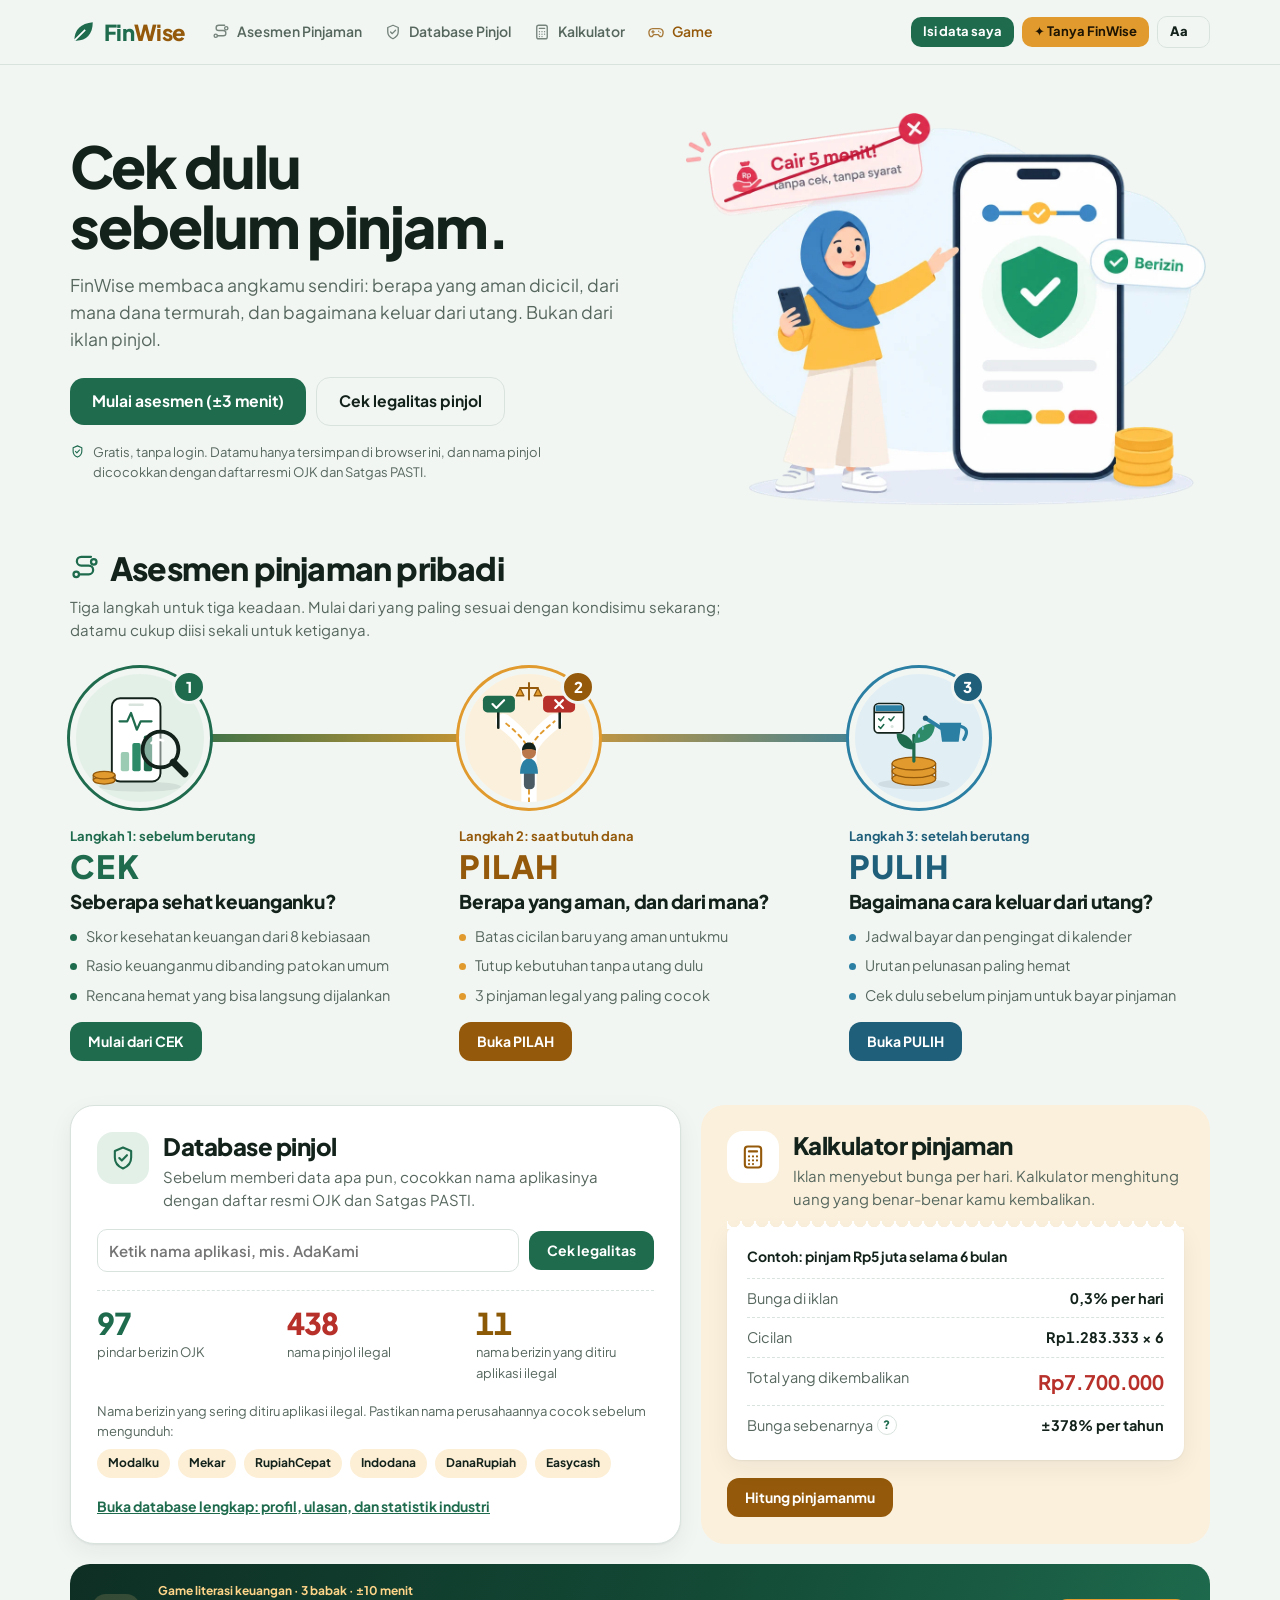
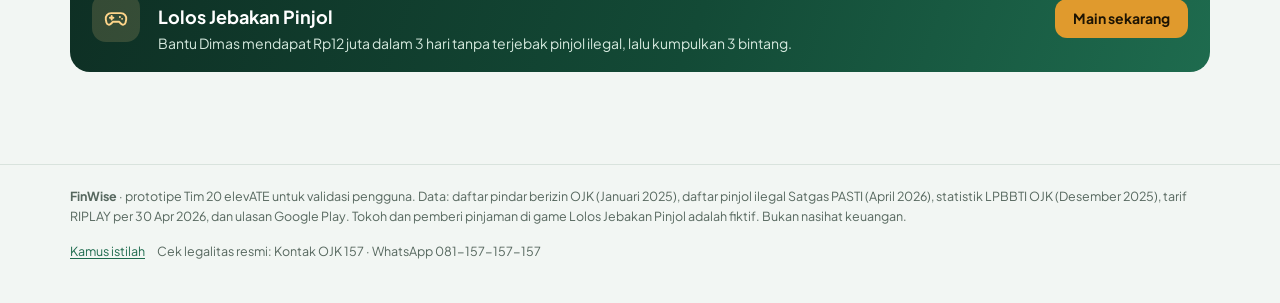
==== docs/index.html @ 1a43cbb3 "P0: borrowing-readiness verdict, honest PILAH, PULIH interest fix - Engine: readiness() with four le" ====
<!DOCTYPE html>
<html lang="id">
<head>
<meta charset="utf-8">
<meta name="viewport" content="width=device-width, initial-scale=1">
<title>FinWise</title>
<meta name="description" content="FinWise: pendamping keuangan anak muda Indonesia. Cek kondisi keuangan, pilih pinjaman legal yang aman, dan pulih dari utang.">
<link rel="preconnect" href="https://fonts.googleapis.com">
<link rel="preconnect" href="https://fonts.gstatic.com" crossorigin>
<link href="https://fonts.googleapis.com/css2?family=Plus+Jakarta+Sans:wght@400;500;600;700;800&display=swap" rel="stylesheet">
<style>/* layout idea: one financial journey as a rail (CEK → PILAH → PULIH) across the top; each stage page reads summary-first, numbers large, zones in colour */
:root{
  --paper:#F2F6F3; --card:#FFFFFF; --ink:#13231B; --muted:#56675E; --line:#D9E3DD; --soft:#EAF1EC;
  --green:#1E6B4E; --green-ink:#FFFFFF; --green-tint:#E3F0E8;
  --amber:#94590A; --amber-strong:#E09A2D; --amber-tint:#FBF0DC;
  --deep:#134A36; --deep-tint:#DCEBE3;
  --pulih:#1F5F7A; --pulih-strong:#2B7FA3; --pulih-tint:#E1EEF3; --on-stage:#FFFFFF;
  --orange:#B4470F; --orange-tint:#FDEBDF;
  --safe:#167349; --safe-tint:#E1F3E8; --stretch:#8C5A07; --stretch-tint:#FCEFD6; --danger:#B8302A; --danger-tint:#FBE6E4;
  --shadow:0 1px 2px rgba(19,35,27,.06),0 8px 24px rgba(19,35,27,.06);
  --display:"Plus Jakarta Sans",ui-sans-serif,system-ui,-apple-system,"Segoe UI",Roboto,sans-serif;
  --body:"Plus Jakarta Sans",ui-sans-serif,system-ui,-apple-system,"Segoe UI",Roboto,sans-serif;
  --r:18px; --r-sm:12px;
  color-scheme:light;
}
@media (prefers-color-scheme:dark){:root:not([data-theme="light"]){
  --paper:#0D1512; --card:#141F1A; --ink:#E3ECE6; --muted:#9BACA3; --line:#26352D; --soft:#1A2822;
  --green:#5DBE92; --green-ink:#0D1512; --green-tint:#17322A;
  --amber:#EDAA45; --amber-strong:#EDAA45; --amber-tint:#33270F;
  --deep:#7FD1AB; --deep-tint:#163027;
  --pulih:#7CC3DD; --pulih-strong:#7CC3DD; --pulih-tint:#15303A; --on-stage:#0D1512;
  --orange:#F29A62; --orange-tint:#3A2213;
  --safe:#4CC48A; --safe-tint:#15301F; --stretch:#E8A43C; --stretch-tint:#33260E; --danger:#F07B70; --danger-tint:#3A1A18;
  --shadow:0 1px 2px rgba(0,0,0,.3),0 8px 24px rgba(0,0,0,.25); color-scheme:dark;}}
:root[data-theme="dark"]{
  --paper:#0D1512; --card:#141F1A; --ink:#E3ECE6; --muted:#9BACA3; --line:#26352D; --soft:#1A2822;
  --green:#5DBE92; --green-ink:#0D1512; --green-tint:#17322A;
  --amber:#EDAA45; --amber-strong:#EDAA45; --amber-tint:#33270F;
  --deep:#7FD1AB; --deep-tint:#163027;
  --pulih:#7CC3DD; --pulih-strong:#7CC3DD; --pulih-tint:#15303A; --on-stage:#0D1512;
  --orange:#F29A62; --orange-tint:#3A2213;
  --safe:#4CC48A; --safe-tint:#15301F; --stretch:#E8A43C; --stretch-tint:#33260E; --danger:#F07B70; --danger-tint:#3A1A18;
  --shadow:0 1px 2px rgba(0,0,0,.3),0 8px 24px rgba(0,0,0,.25); color-scheme:dark;}

*{box-sizing:border-box}
html,body{margin:0}
body{background:var(--paper);color:var(--ink);font-family:var(--body);font-size:0.9375rem;line-height:1.55;-webkit-font-smoothing:antialiased}
h1,h2,h3,h4{font-family:var(--display);line-height:1.2;margin:0;text-wrap:balance;letter-spacing:-.015em}
h1{font-size:clamp(1.750rem,4.2vw,2.750rem);font-weight:800}
h2{font-size:1.375rem;font-weight:800}
h3{font-size:1.0625rem;font-weight:700}
p{margin:0}
a{color:var(--green)}
button,input,select,textarea{font:inherit;color:inherit}
:focus-visible{outline:3px solid var(--amber-strong);outline-offset:2px;border-radius:6px}
.num{font-variant-numeric:tabular-nums}
.muted{color:var(--muted)}
.small{font-size:0.8125rem}
.tiny{font-size:0.75rem}
.wrap{max-width:1180px;margin:0 auto;padding:0 20px}
@media (max-width:480px){.wrap{padding:0 16px}}
.sr{position:absolute!important;width:1px;height:1px;overflow:hidden;clip:rect(0 0 0 0);clip-path:inset(50%);white-space:nowrap}

/* ---------- header & journey rail ---------- */
.top{position:sticky;top:0;z-index:20;background:color-mix(in srgb,var(--paper) 88%,transparent);backdrop-filter:blur(10px);border-bottom:1px solid var(--line)}
.top .wrap{display:flex;align-items:center;gap:18px;min-height:64px;flex-wrap:wrap}
.logo{display:flex;align-items:center;gap:8px;font-family:var(--display);font-weight:800;font-size:1.375rem;letter-spacing:-.03em;text-decoration:none;color:var(--ink)}
.logo .fin{color:var(--green)} .logo .wise{color:var(--amber)}
.rail{display:flex;align-items:stretch;flex:1;min-width:0;gap:0;margin:0 4px}
.rail a{position:relative;flex:1;text-decoration:none;color:var(--muted);padding:8px 14px 8px 30px;min-width:0;border-radius:12px}
.rail a::before{content:"";position:absolute;left:12px;top:15px;width:10px;height:10px;border-radius:50%;border:2px solid var(--line);background:var(--card)}
.rail a + a::after{content:"";position:absolute;left:-14px;top:20px;width:24px;height:2px;background:var(--line)}
.rail b{display:block;font-family:var(--display);font-weight:800;font-size:0.875rem;letter-spacing:.02em;color:var(--ink)}
.rail span{display:block;font-size:0.75rem;white-space:nowrap;overflow:hidden;text-overflow:ellipsis}
.rail a:hover{background:var(--soft)}
.rail a[data-stage="cek"].on::before{background:var(--green);border-color:var(--green)}
.rail a[data-stage="pilah"].on::before{background:var(--amber-strong);border-color:var(--amber-strong)}
.rail a[data-stage="pulih"].on::before{background:var(--deep);border-color:var(--deep)}
.rail a.on{background:var(--card);box-shadow:var(--shadow)}
.navx{display:flex;gap:6px;align-items:center}
.navx a{font-weight:700;font-size:0.875rem;text-decoration:none;color:var(--ink);padding:8px 12px;border-radius:10px}
.navx a.on,.navx a:hover{background:var(--soft)}
.navx a.os{color:var(--green)}
.who{display:flex;align-items:center;gap:8px}
.who select{border:1px solid var(--line);background:var(--card);border-radius:10px;padding:7px 10px;font-weight:600;font-size:0.8125rem}
@media (max-width:900px){
  .top .wrap{gap:8px;padding-top:8px;padding-bottom:8px}
  .rail{order:3;flex-basis:100%;overflow-x:auto;margin:0}
  .rail a{flex:0 0 auto;min-width:150px}
  .navx{order:2;margin-left:auto}
  .who{order:4;flex-basis:100%}
  .who select{flex:1}
}

/* ---------- generic ---------- */
main{padding:28px 0 64px;min-height:70vh}
.card{background:var(--card);border:1px solid var(--line);border-radius:var(--r);padding:20px;box-shadow:var(--shadow)}
.card.flat{box-shadow:none}
.grid{display:grid;gap:16px}
.g2{grid-template-columns:repeat(2,minmax(0,1fr))}
.g3{grid-template-columns:repeat(3,minmax(0,1fr))}
.g4{grid-template-columns:repeat(4,minmax(0,1fr))}
.g-side{grid-template-columns:minmax(0,1.35fr) minmax(0,1fr)}
@media (max-width:900px){.g2,.g3,.g-side{grid-template-columns:minmax(0,1fr)}.g4{grid-template-columns:repeat(2,minmax(0,1fr))}}
.grid > *{min-width:0}
.stack{display:flex;flex-direction:column;gap:12px}
.row{display:flex;align-items:center;gap:10px;flex-wrap:wrap}
.between{justify-content:space-between}
.btn{display:inline-flex;align-items:center;justify-content:center;gap:8px;border:0;border-radius:12px;padding:11px 18px;font-weight:700;cursor:pointer;background:var(--green);color:var(--green-ink);text-decoration:none;font-size:0.875rem;line-height:1.2}
.btn:hover{filter:brightness(1.06)}
.btn.ghost{background:transparent;color:var(--ink);border:1px solid var(--line)}
.btn.amber{background:var(--amber-strong);color:#1d1403}
.btn.danger{background:var(--danger);color:#fff}
.btn.sm{padding:7px 12px;font-size:0.8125rem;border-radius:10px}
.btn[disabled]{opacity:.45;cursor:not-allowed}
.pill{display:inline-flex;align-items:center;gap:6px;font-size:0.75rem;font-weight:800;padding:3px 9px;border-radius:999px;white-space:nowrap;letter-spacing:.01em}
.z-safe{background:var(--safe-tint);color:var(--safe)} .z-stretch{background:var(--stretch-tint);color:var(--stretch)} .z-danger{background:var(--danger-tint);color:var(--danger)} .z-orange{background:var(--orange-tint);color:var(--orange)}
.z-grey{background:var(--soft);color:var(--muted)} .z-green{background:var(--green-tint);color:var(--green)} .z-amber{background:var(--amber-tint);color:var(--amber)}
.kpi .k{font-size:0.7812rem;color:var(--muted);font-weight:600}
.kpi .v{font-family:var(--display);font-weight:800;font-size:1.5rem;letter-spacing:-.02em;font-variant-numeric:tabular-nums}
.kpi .s{font-size:0.7812rem;color:var(--muted)}
.big{font-family:var(--display);font-weight:800;font-size:clamp(2.125rem,5vw,3.000rem);letter-spacing:-.03em;line-height:1.05;font-variant-numeric:tabular-nums}
.lab{font-size:0.7812rem;font-weight:700;color:var(--muted)}
.hr{height:1px;background:var(--line);margin:4px 0}
.note{background:var(--soft);border-radius:var(--r-sm);padding:12px 14px;font-size:0.8438rem}
.note.amber{background:var(--amber-tint)} .note.danger{background:var(--danger-tint)} .note.safe{background:var(--safe-tint)}
.tag{font-size:0.7188rem;font-weight:700;color:var(--muted);border:1px solid var(--line);border-radius:7px;padding:2px 7px}

/* page heads */
.phead{display:flex;justify-content:space-between;align-items:flex-end;gap:16px;flex-wrap:wrap;margin-bottom:20px}
.phead .eyebrow{font-weight:800;font-size:0.8125rem;letter-spacing:.04em;margin-bottom:6px}
.e-cek{color:var(--green)} .e-pilah{color:var(--amber)} .e-pulih{color:var(--pulih)} .e-os{color:var(--green)}
.phead p{color:var(--muted);max-width:62ch;margin-top:6px}
.who-card{display:flex;max-width:100%;flex-wrap:wrap;gap:12px;align-items:center;background:var(--card);border:1px solid var(--line);border-radius:14px;padding:10px 14px}
.avatar{width:38px;height:38px;border-radius:50%;display:grid;place-items:center;font-weight:800;color:#fff;font-family:var(--display);flex:none}

/* forms */
label.f{display:flex;flex-direction:column;gap:5px;font-size:0.8125rem;font-weight:700;color:var(--muted)}
.in{border:1px solid var(--line);background:var(--card);border-radius:10px;padding:9px 11px;font-weight:600;color:var(--ink);min-width:0;width:100%}
.in:focus{border-color:var(--green);outline:none;box-shadow:0 0 0 3px var(--green-tint)}
.rp{position:relative}
.rp .in{padding-left:34px}
.rp::before{content:"Rp";position:absolute;left:11px;top:50%;transform:translateY(-50%);font-weight:700;color:var(--muted);font-size:0.8125rem}
.chk{display:flex;gap:10px;align-items:flex-start;font-size:0.875rem;cursor:pointer}
.chk input{margin-top:3px;width:18px;height:18px;accent-color:var(--green)}
.seg{display:inline-flex;background:var(--soft);border-radius:12px;padding:4px;gap:4px;flex-wrap:wrap}
.seg button{border:0;background:transparent;border-radius:9px;padding:7px 12px;font-weight:700;font-size:0.8125rem;cursor:pointer;color:var(--muted)}
.seg button.on{background:var(--card);color:var(--ink);box-shadow:var(--shadow)}

/* tables */
.tbl-wrap{overflow-x:auto;border:1px solid var(--line);border-radius:14px}
table{border-collapse:collapse;width:100%;font-size:0.8438rem}
th{text-align:left;font-size:0.75rem;color:var(--muted);font-weight:700;padding:10px 12px;background:var(--soft);white-space:nowrap}
td{padding:10px 12px;border-top:1px solid var(--line);vertical-align:middle}
tr.sel td{background:var(--amber-tint)}
tr.click{cursor:pointer} tr.click:hover td{background:var(--soft)}

/* zone bar */
.zbar{display:flex;height:12px;border-radius:8px;overflow:hidden;background:var(--soft)}
.zbar i{display:block;height:100%}
.zmark{position:relative;height:18px}
.zmark span{position:absolute;top:0;transform:translateX(-50%);font-size:0.6875rem;font-weight:800;white-space:nowrap}
.zlabels{display:flex;font-size:0.7188rem;font-weight:800;margin-top:6px}

/* month strip */
.month{position:relative;height:64px;margin:6px 6px 0}
.month .ln{position:absolute;left:0;right:0;top:30px;height:4px;border-radius:3px;background:var(--soft)}
.month .mk{position:absolute;top:22px;width:20px;height:20px;border-radius:50%;transform:translateX(-50%);border:3px solid var(--card);box-shadow:0 0 0 1px var(--line)}
.month .tx{position:absolute;top:0;transform:translateX(-50%);font-size:0.6875rem;font-weight:800;white-space:nowrap}
.month .dd{position:absolute;top:46px;transform:translateX(-50%);font-size:0.6875rem;font-weight:700;color:var(--muted)}

/* steps (PILAH) */
.steps{display:flex;gap:8px;margin-bottom:16px;flex-wrap:wrap}
.steps button{display:flex;align-items:center;gap:8px;border:1px solid var(--line);background:var(--card);border-radius:999px;padding:7px 14px 7px 8px;font-weight:700;font-size:0.8438rem;cursor:pointer;color:var(--muted)}
.steps button i{width:24px;height:24px;border-radius:50%;display:grid;place-items:center;font-style:normal;background:var(--soft);font-size:0.75rem;font-weight:800}
.steps button.on{color:var(--ink);border-color:var(--amber-strong)}
.steps button.on i{background:var(--amber-strong);color:#1d1403}
.steps button.done i{background:var(--safe);color:#fff}

/* ladder */
.rung{display:grid;grid-template-columns:34px minmax(0,1fr) auto;gap:12px;align-items:center;padding:12px 0;border-top:1px solid var(--line)}
.rung:first-child{border-top:0}
.rung .n{width:30px;height:30px;border-radius:50%;display:grid;place-items:center;font-weight:800;background:var(--soft);font-size:0.8125rem}
.rung.used .n{background:var(--safe);color:#fff}
.rung.cur .n{background:var(--amber-strong);color:#1d1403}
.rung.dim{opacity:.62}
.rung .rin{width:150px}
@media (max-width:520px){.rung{grid-template-columns:30px minmax(0,1fr)}.rung > :last-child{grid-column:2}.rung .rin{width:100%}}
.prog{height:12px;border-radius:8px;background:var(--amber-tint);overflow:hidden;display:flex}
.prog i{display:block;height:100%;background:var(--safe)}

/* options */
.opt{border:1px solid var(--line);border-radius:16px;padding:16px;background:var(--card);display:flex;flex-direction:column;gap:10px}
.opt.best{border:2px solid var(--safe)}
.opt.picked{outline:3px solid var(--amber-strong);outline-offset:2px}
.opt .facts{display:grid;grid-template-columns:repeat(4,minmax(0,1fr));gap:8px}
.opt .facts > div{background:var(--soft);border-radius:10px;padding:8px 10px}
.opt .facts .k{font-size:0.7188rem;color:var(--muted);font-weight:700}
.opt .facts .v{font-weight:800;font-variant-numeric:tabular-nums;font-size:0.9062rem}
@media (max-width:560px){.opt .facts{grid-template-columns:repeat(2,minmax(0,1fr))}}
.rank{width:30px;height:30px;border-radius:9px;display:grid;place-items:center;font-weight:800;background:var(--soft);flex:none}
.opt.best .rank{background:var(--safe);color:#fff}

/* score ring */
.ring{--p:0;--c:var(--green);width:132px;height:132px;border-radius:50%;background:conic-gradient(var(--c) calc(var(--p)*1%),var(--soft) 0);display:grid;place-items:center;flex:none}
.ring > div{width:104px;height:104px;border-radius:50%;background:var(--card);display:grid;place-items:center;text-align:center}
.ring b{font-family:var(--display);font-size:2.25rem;font-weight:800;line-height:1;font-variant-numeric:tabular-nums}
.bar{height:8px;background:var(--soft);border-radius:6px;overflow:hidden}
.bar i{display:block;height:100%;border-radius:6px}

/* hero */
.hero{display:grid;grid-template-columns:minmax(0,1.1fr) minmax(0,1fr);gap:32px;align-items:center;padding:12px 0 32px}
@media (max-width:900px){.hero{grid-template-columns:minmax(0,1fr)}}
.hero h1 em{font-style:normal;color:var(--green)}
.hero p.lead{font-size:1.0625rem;color:var(--muted);margin:14px 0 22px;max-width:52ch}
.demo{background:var(--card);border:1px solid var(--line);border-radius:22px;padding:22px;box-shadow:var(--shadow)}
.demo .need{font-family:var(--display);font-weight:800;font-size:clamp(1.875rem,4vw,2.500rem);letter-spacing:-.03em;font-variant-numeric:tabular-nums}
.demo .need s{color:var(--muted);text-decoration-thickness:3px;text-decoration-color:var(--danger);font-size:.6em;margin-right:10px}
.demo .stp{display:grid;grid-template-columns:auto 1fr auto;gap:10px;align-items:center;padding:9px 0;border-top:1px dashed var(--line);font-size:0.875rem}
.demo .stp i{width:26px;height:26px;border-radius:50%;display:grid;place-items:center;font-style:normal;font-weight:800;font-size:0.75rem;background:var(--safe);color:#fff}
.demo .stp.last i{background:var(--amber-strong);color:#1d1403}
@media (prefers-reduced-motion:no-preference){
  .demo .stp{animation:rise .5s both}
  .demo .stp:nth-child(2){animation-delay:.25s}.demo .stp:nth-child(3){animation-delay:.5s}.demo .stp:nth-child(4){animation-delay:.75s}
  .demo .need s{animation:strike .6s 1s both}
}
@keyframes rise{from{opacity:.25;transform:translateY(6px)}to{opacity:1;transform:none}}
@keyframes strike{from{text-decoration-color:transparent}to{text-decoration-color:var(--danger)}}
.stage-card{display:flex;flex-direction:column;gap:10px;text-decoration:none;color:inherit}
.stage-card .q{font-family:var(--display);font-weight:800;font-size:1.1875rem}
.stage-card .tagline{font-weight:800;letter-spacing:.04em;font-size:0.8125rem}

/* overlay & sheets */
.overlay{position:fixed;inset:0;background:rgba(10,20,15,.45);z-index:50;display:flex;justify-content:flex-end}
.sheet{background:var(--paper);width:min(660px,100%);height:100%;overflow:auto;padding:22px;box-shadow:-10px 0 30px rgba(0,0,0,.2)}
.sheet.center{margin:auto;height:auto;max-height:92vh;border-radius:20px}
.chat{display:flex;flex-direction:column;gap:10px}
.msg{padding:10px 13px;border-radius:14px;max-width:88%;white-space:pre-wrap;font-size:0.875rem}
.msg.me{align-self:flex-end;background:var(--green);color:var(--green-ink)}
.msg.ai{align-self:flex-start;background:var(--card);border:1px solid var(--line)}
.fab{position:fixed;right:18px;bottom:18px;z-index:30;box-shadow:0 10px 30px rgba(0,0,0,.25)}
.ai-out{white-space:pre-wrap;font-size:0.875rem;background:var(--card);border:1px dashed var(--green);border-radius:12px;padding:12px 14px}

/* test mode */
.quiz{display:flex;flex-direction:column;gap:18px}
.qq{background:var(--card);border:1px solid var(--line);border-radius:16px;padding:16px}
.qq .opts{display:grid;gap:8px;margin-top:10px}
.qq label{display:flex;gap:10px;align-items:center;border:1px solid var(--line);border-radius:10px;padding:9px 12px;cursor:pointer;font-weight:600;font-size:0.875rem}
.qq label:has(input:checked){border-color:var(--green);background:var(--green-tint)}
.qq input{accent-color:var(--green)}
.testbar{position:sticky;top:64px;z-index:15;background:var(--amber-tint);border:1px solid var(--line);border-radius:14px;padding:10px 14px;margin-bottom:16px;display:flex;gap:10px;align-items:center;justify-content:space-between;flex-wrap:wrap}
.gate{display:grid;grid-template-columns:minmax(0,1fr) auto auto;gap:10px;align-items:center;padding:12px 0;border-top:1px solid var(--line)}
.code{font-family:ui-monospace,SFMono-Regular,Menlo,monospace;font-size:0.75rem;word-break:break-all;background:var(--soft);border-radius:10px;padding:10px}
footer{border-top:1px solid var(--line);padding:22px 0 40px;font-size:0.7812rem;color:var(--muted)}
footer .wrap{display:flex;gap:16px;justify-content:space-between;flex-wrap:wrap}
.toast{position:fixed;left:50%;bottom:22px;transform:translateX(-50%);background:var(--ink);color:var(--paper);padding:10px 16px;border-radius:12px;font-weight:700;font-size:0.875rem;z-index:60}

/* ---------- accessibility & new components ---------- */
.skip{position:fixed;left:12px;top:-60px;z-index:100;background:var(--ink);color:var(--paper);border:0;border-radius:10px;padding:10px 14px;font-weight:700;cursor:pointer}
.skip:focus{top:12px}
main:focus{outline:none}
h1[tabindex="-1"]:focus,h2[tabindex="-1"]:focus,#profile:focus{outline:none}
.linkbtn{background:none;border:0;padding:0;color:var(--green);text-decoration:underline;text-underline-offset:2px;cursor:pointer;font:inherit;text-align:left}
td .linkbtn{color:var(--ink);text-decoration:none} td .linkbtn:hover{text-decoration:underline}
.linkcard{display:block;text-align:left;border:1px solid var(--line);cursor:pointer;color:inherit;font:inherit;width:100%}
.linkcard:hover{border-color:var(--green)}
.textsize{min-width:44px;font-weight:800}
.textsize .tiny{margin-left:1px}
.segr{position:relative;display:inline-flex}
.segr input{position:absolute;opacity:0;inset:0;margin:0;cursor:pointer}
.segr span{display:inline-block;border-radius:9px;padding:7px 14px;font-weight:700;font-size:.8125rem;color:var(--muted);min-width:38px;text-align:center}
.segr input:checked + span{background:var(--card);color:var(--ink);box-shadow:var(--shadow);outline:2px solid var(--green)}
.segr input:focus-visible + span{outline:3px solid var(--amber-strong);outline-offset:2px}
.wq{border:0;padding:0;margin:0;min-width:0}
.wq legend{font-weight:700;font-size:.9375rem;padding:0;margin-bottom:6px}
.choice{display:flex;flex-wrap:wrap;gap:8px;margin-top:6px}
.choice label{display:flex;align-items:center;gap:8px;border:1px solid var(--line);background:var(--card);border-radius:12px;padding:10px 14px;cursor:pointer;font-weight:600;font-size:.875rem;min-height:44px}
.choice label:has(input:checked){border-color:var(--green);background:var(--green-tint)}
.choice label:has(input[aria-invalid="true"]){border-color:var(--danger)}
.choice input{width:18px;height:18px;accent-color:var(--green);margin:0}
.wrow{border:1px solid var(--line);border-radius:14px;padding:14px;display:flex;flex-direction:column;gap:10px;background:var(--paper)}
.wsteps{list-style:none;display:flex;flex-wrap:wrap;gap:6px;padding:0;margin:0 0 16px}
.wsteps li{border:1px solid var(--line);background:var(--card);border-radius:999px;padding:6px 12px;font-size:.8125rem;font-weight:700;color:var(--muted)}
.wsteps li.on{border-color:var(--green);color:var(--ink);background:var(--green-tint)}
.wsteps li.done{color:var(--safe)}
.wsteps .linkbtn{color:inherit;text-decoration:none}
.ferr{display:block;color:var(--danger);font-size:.8125rem;font-weight:700;margin-top:2px}
.in[aria-invalid="true"]{border-color:var(--danger);box-shadow:0 0 0 2px var(--danger-tint)}
@media (prefers-reduced-motion:reduce){*{scroll-behavior:auto!important;animation:none!important;transition:none!important}}
@media (forced-colors:active){.bar i,.zbar i,.prog i{forced-color-adjust:none}.pill,.tag{border:1px solid CanvasText}}
.sumrow{display:flex;justify-content:space-between;gap:10px;cursor:pointer;list-style-position:inside}
.sumrow span:first-child{flex:1;min-width:0}
.sumrow::before{content:"▸";flex:none;color:var(--muted)}
details[open] > .sumrow::before{content:"▾"}
.sumrow::-webkit-details-marker{display:none}
.month.two{height:82px}
.month .tx.low{top:64px}
.month .tx.l{transform:translateX(-6px)}
.month .tx.r{transform:translateX(calc(-100% + 6px))}

/* ---------- v4: results, plan, calculator, openspace, game ---------- */
.term{background:none;border:0;padding:0;font:inherit;color:inherit;text-decoration:underline dotted;text-underline-offset:3px;cursor:help}
.term:hover{color:var(--green)}
.gloss{margin:14px 0 0;display:flex;flex-direction:column;gap:8px}
.gloss div{background:var(--card);border:1px solid var(--line);border-radius:12px;padding:10px 12px}
.gloss div.on{border-color:var(--green);background:var(--green-tint)}
.gloss dt{font-weight:800}.gloss dd{margin:4px 0 0;font-size:.875rem}
.navx a.game{background:var(--amber-tint);color:var(--amber)}
.chip{display:inline-flex;align-items:center;gap:4px;border:1px solid var(--line);background:var(--card);border-radius:999px;padding:4px 10px;font-size:.75rem;font-weight:700;text-decoration:none;color:var(--ink)}
.chip.ok{background:var(--safe-tint);border-color:transparent;color:var(--safe)} .chip.warn{background:var(--danger-tint);border-color:transparent;color:var(--danger)}
.chip.danger{border-color:var(--danger);color:var(--danger)}
.ai-badge{display:inline-flex;align-items:center;gap:6px;font-size:.75rem;font-weight:800;letter-spacing:.04em;text-transform:uppercase;background:var(--green-tint);color:var(--green);border-radius:999px;padding:4px 10px}
.ai-badge::before{content:"✦"}
.ai3c{border-radius:12px;padding:12px 14px;background:var(--soft)}
.ai3c b{display:block;font-size:.8125rem;letter-spacing:.02em;margin-bottom:4px}
.ai3c ul{margin:0;padding-left:18px;font-size:.84rem}.ai3c li+li{margin-top:4px}
.ai3c.ok{background:var(--safe-tint)} .ai3c.ok b{color:var(--safe)}
.ai3c.warn{background:var(--amber-tint)} .ai3c.warn b{color:var(--amber)}
.ai3c.tip{background:var(--deep-tint)} .ai3c.tip b{color:var(--deep)}
/* results */
.verdict{border-left:6px solid var(--line)}
.verdict.danger{border-left-color:var(--danger)} .verdict.stretch{border-left-color:var(--stretch)} .verdict.safe{border-left-color:var(--safe)}
.prio{list-style:none;margin:12px 0 0;padding:0;display:flex;flex-direction:column;gap:10px}
.prio li{display:grid;grid-template-columns:32px minmax(0,1fr);gap:12px;padding:12px;border:1px solid var(--line);border-radius:14px;background:var(--paper)}
.prio .n{width:30px;height:30px;border-radius:50%;display:grid;place-items:center;font-weight:800;background:var(--soft)}
.prio li.danger .n{background:var(--danger);color:#fff} .prio li.stretch .n{background:var(--amber-strong);color:#1d1403} .prio li.safe .n{background:var(--safe);color:#fff}
.sumcard{background:var(--deep);color:#fff;border-color:transparent}
.sumcard .v{font-family:var(--display);font-weight:800;font-size:1.25rem;font-variant-numeric:tabular-nums}
.aicard{background:linear-gradient(160deg,#134A36,#0f3a2b);color:#EAF4EE;border-color:transparent}
.aicard .ai-badge{background:rgba(255,255,255,.14);color:#fff}
.aicard .ai-text{white-space:pre-wrap;margin-top:10px;font-size:.9rem;line-height:1.6}
.aicard .linkbtn{color:#FFD58A}
.tiles{display:grid;grid-template-columns:repeat(2,minmax(0,1fr));gap:10px}
.tile{display:flex;flex-direction:column;gap:4px;border:1px solid var(--line);border-radius:14px;padding:12px;text-decoration:none;color:var(--ink);background:var(--paper)}
.tile:hover{border-color:var(--green)} .tile b{font-size:.9rem} .tile span{font-size:.78rem;color:var(--muted)}
.tile.lg{background:var(--card);padding:16px;box-shadow:var(--shadow)} .tile.lg b{font-size:1.05rem} .tile.lg span{font-size:.84rem}
.wprog{height:6px;background:var(--soft);border-radius:4px;overflow:hidden;margin-bottom:12px}.wprog i{display:block;height:100%;background:var(--green)}
/* plan */
.plan{border:2px solid var(--green);margin-top:0}
.acts{list-style:none;margin:0;padding:0;display:flex;flex-direction:column;gap:10px}
.acts li{display:grid;grid-template-columns:22px minmax(0,1fr);gap:10px;align-items:start;padding:10px 12px;border:1px solid var(--line);border-radius:12px;background:var(--paper)}
.acts li.todo{background:transparent;border-style:dashed}
.acts input[type=checkbox]{width:18px;height:18px;margin-top:2px;accent-color:var(--green)}
.acts .dot{color:var(--muted);font-size:1rem;line-height:1.2}
.acts label{cursor:pointer}
.impact{background:var(--green-tint);border-radius:14px;padding:14px}
/* calculator */
.range{width:100%;accent-color:var(--green);height:28px;margin:6px 0 2px}
.status-card .status-big{font-family:var(--display);font-weight:800;font-size:2.4rem;letter-spacing:-.02em;color:var(--muted)}
.status-big.safe{color:var(--safe)} .status-big.stretch{color:var(--stretch)} .status-big.danger{color:var(--danger)}
.gauge{position:relative;display:flex;height:10px;border-radius:6px;overflow:visible;margin-top:8px}
.gauge i{flex:1;display:block}.gauge .g-safe{background:var(--safe);border-radius:6px 0 0 6px}.gauge .g-stretch{background:var(--stretch)}.gauge .g-danger{background:var(--danger);border-radius:0 6px 6px 0}
.gauge b{position:absolute;top:-5px;width:20px;height:20px;border-radius:50%;background:var(--card);border:4px solid var(--ink);transform:translateX(-50%)}
.chart .sw{display:inline-block;width:10px;height:10px;border-radius:3px;margin-right:5px;vertical-align:-1px}
.warnbox{background:var(--amber-tint);border-radius:12px;padding:10px 12px}
.top3 .opt .facts{grid-template-columns:repeat(2,minmax(0,1fr))}
/* openspace */
.ostabs{display:flex;gap:6px;flex-wrap:wrap;margin-bottom:18px;border-bottom:1px solid var(--line);padding-bottom:10px}
.ostabs a{padding:8px 12px;border-radius:10px;text-decoration:none;color:var(--muted);font-weight:700;font-size:.875rem}
.ostabs a.on{background:var(--green-tint);color:var(--green)} .ostabs a:hover{color:var(--ink)}
.oshero{background:var(--card);border:1px solid var(--line);border-radius:22px;padding:28px;box-shadow:var(--shadow)}
.oshero h1{margin-top:6px}
.oshero .eyebrow{font-weight:800;font-size:.8125rem;letter-spacing:.04em}
.who select{max-width:210px}
@media (min-width:901px){.rail a{padding:8px 10px 8px 26px}.rail a::before{left:9px}}
.bigsearch .in{font-size:1.05rem;padding:14px 16px;border-radius:14px}.bigsearch .btn{padding:14px 20px;border-radius:14px}
.stats{margin-top:16px}
.stat{display:flex;flex-direction:column;gap:4px;background:var(--card);border:1px solid var(--line);border-radius:18px;padding:16px;text-decoration:none;color:var(--ink);box-shadow:var(--shadow)}
a.stat:hover{border-color:var(--green)}
.stat .k{font-size:.78rem;font-weight:800;letter-spacing:.03em;text-transform:uppercase;color:var(--muted)}
.stat b{font-family:var(--display);font-size:1.9rem;font-weight:800;letter-spacing:-.02em;font-variant-numeric:tabular-nums}
.stat .s{font-size:.78rem;color:var(--muted)}
.stat .ic{width:34px;height:34px;border-radius:10px;display:grid;place-items:center;font-weight:800;background:var(--soft);margin-bottom:4px}
.stat .ic.safe{background:var(--safe-tint);color:var(--safe)} .stat .ic.danger{background:var(--danger-tint);color:var(--danger)} .stat .ic.amber{background:var(--amber-tint);color:var(--amber)}
.filters{padding:14px 16px}
.lgrid{display:grid;grid-template-columns:repeat(auto-fill,minmax(280px,1fr));gap:14px}
.lcard{display:flex;flex-direction:column;gap:10px;background:var(--card);border:1px solid var(--line);border-radius:18px;padding:16px;box-shadow:var(--shadow);min-width:0}
.lcard.thin{box-shadow:none;background:var(--paper)}
.lcard h3 a{color:var(--ink);text-decoration:none} .lcard h3 a:hover{text-decoration:underline}
.lfacts{display:grid;grid-template-columns:repeat(3,minmax(0,1fr));gap:6px}
.lfacts div{background:var(--soft);border-radius:10px;padding:7px 8px;min-width:0}
.lfacts span{display:block;font-size:.68rem;font-weight:700;color:var(--muted)} .lfacts b{font-size:.8rem;overflow-wrap:anywhere}
.mring{--p:0;--s:64px;--c:var(--green);width:var(--s);height:var(--s);border-radius:50%;flex:none;display:grid;place-items:center;background:conic-gradient(var(--c) calc(var(--p)*1%),var(--soft) 0)}
.mring span{width:calc(var(--s) - 12px);height:calc(var(--s) - 12px);border-radius:50%;background:var(--card);display:grid;place-items:center;font-family:var(--display);font-weight:800;font-size:calc(var(--s) * .3)}
.scorecard .mring span{background:var(--deep);color:#fff}
.crumbs{margin:-6px 0 12px;color:var(--muted)} .crumbs a{color:var(--muted)}
.logo-ph{width:58px;height:58px;border-radius:16px;display:grid;place-items:center;background:var(--green-tint);color:var(--green);font-weight:800;font-family:var(--display);font-size:1.2rem;flex:none}
.scorecard{background:var(--deep);color:#fff;border-color:transparent}
.sparts{list-style:none;margin:12px 0 0;padding:0;display:flex;flex-direction:column;gap:4px}
.sparts li{display:flex;justify-content:space-between;gap:10px;border-top:1px solid rgba(255,255,255,.15);padding-top:4px}
.praise{border-top:4px solid var(--safe)} .complain{border-top:4px solid var(--danger)}
.illist,.alerts{list-style:none;margin:0;padding:0;display:flex;flex-direction:column;gap:8px}
.illist li{display:flex;justify-content:space-between;align-items:center;gap:12px;background:var(--card);border:1px solid var(--line);border-left:4px solid var(--danger);border-radius:12px;padding:10px 14px}
.alerts li{display:grid;grid-template-columns:minmax(0,1.4fr) minmax(0,1fr) auto auto auto;gap:14px;align-items:center;background:var(--card);border:1px solid var(--line);border-radius:14px;padding:12px 16px}
@media (max-width:700px){.alerts li{grid-template-columns:1fr auto}.alerts li > :nth-child(2),.alerts li > :nth-child(3){grid-column:auto}}
table.cmp th[scope=row]{background:var(--soft);white-space:nowrap}
table.cmp td.best{background:var(--safe-tint)}
/* game */
.gamehero{display:grid;grid-template-columns:minmax(0,1.1fr) minmax(0,1fr);gap:24px;background:linear-gradient(140deg,#134A36,#1E6B4E 60%,#2E8B6A);color:#fff;border-radius:24px;padding:30px}
.gamehero h1{color:#fff;font-size:clamp(1.7rem,3.4vw,2.6rem)} .gamehero .lead{color:#E3F0E8;margin-top:10px}
@media (max-width:900px){.gamehero{grid-template-columns:minmax(0,1fr)}}
.levels{display:flex;flex-direction:column;gap:10px}
.lvl{display:grid;grid-template-columns:40px minmax(0,1fr);gap:12px;align-items:center;background:rgba(255,255,255,.1);border-radius:14px;padding:12px}
.lvl > span{width:40px;height:40px;border-radius:12px;display:grid;place-items:center;background:#FFD58A;color:#1d1403;font-weight:800;font-size:1.1rem}
.lvl p{color:#D6EADF;margin-top:2px}
.gamecard{background:linear-gradient(140deg,#134A36,#1E6B4E);color:#fff;border-color:transparent} .gamecard h3{color:#fff} .gamecard .small{color:#D6EADF}
.testbar.game{background:var(--deep);color:#fff;border-color:transparent} .testbar.game .btn.ghost{color:#fff;border-color:rgba(255,255,255,.35)}
.gprog{display:flex;gap:6px;flex:1;max-width:240px}.gprog i{flex:1;height:8px;border-radius:5px;background:rgba(255,255,255,.2)}.gprog i.done{background:#7FD1AB}.gprog i.on{background:#FFD58A}
.mission{border-left:6px solid var(--amber-strong)}
.stars{font-size:3rem;letter-spacing:6px;line-height:1}.stars span{color:var(--line)}.stars span.on{color:var(--amber-strong)}
@media (prefers-reduced-motion:no-preference){.stars span.on{animation:pop .5s both}.stars span.on:nth-child(2){animation-delay:.15s}.stars span.on:nth-child(3){animation-delay:.3s}}
@keyframes pop{from{transform:scale(.3);opacity:0}to{transform:none;opacity:1}}
/* print: results and plan as a clean PDF */
@media print{.top,footer,.fab,.skip,.no-print,.ostabs,.toast{display:none!important}body{background:#fff}.card,.stat{box-shadow:none}main{padding:0}.aicard,.sumcard,.scorecard{color:#000;background:#fff;border:1px solid #999}.aicard .ai-badge{color:#000}}
.term{min-height:24px;display:inline-flex;align-items:center}
@media (max-width:560px){.vrow{flex-wrap:wrap!important}}
.calcsum{display:flex;justify-content:space-between;align-items:center;gap:10px;flex-wrap:wrap;background:var(--soft);border-radius:12px;padding:10px 12px;font-size:.875rem}
@media (max-width:900px){.navx{flex-wrap:wrap;justify-content:flex-end;min-width:0;gap:2px}.navx a{padding:7px 8px;font-size:.8125rem}}

/* ---------- v5: calmer layout (one flow per page, fewer boxes) ---------- */
.mainnav{display:flex;align-items:center;gap:2px;flex:1;min-width:0;flex-wrap:wrap}
.mainnav a{padding:8px 10px;border-radius:10px;text-decoration:none;color:var(--muted);font-weight:600;font-size:.875rem;white-space:nowrap}
.mainnav a b{color:var(--ink);font-weight:800;letter-spacing:.02em}
.mainnav a:hover{color:var(--ink);background:var(--soft)}
.mainnav a.on{background:var(--green-tint);color:var(--green)} .mainnav a.on b{color:var(--green)}
.mainnav a.game{color:var(--amber)}
@media (max-width:1100px){.top .wrap{flex-wrap:wrap}.mainnav{order:3;flex-basis:100%;flex-wrap:nowrap;overflow-x:auto;padding-bottom:4px}.who{margin-left:auto}}
.userchip{display:inline-flex;align-items:center;gap:8px;text-decoration:none;color:var(--ink);font-weight:700;font-size:.84rem;border:1px solid var(--line);border-radius:999px;padding:4px 10px 4px 4px;background:var(--card)}
.avatar.sm{width:28px;height:28px;font-size:.8rem;background:var(--green);color:#fff;border-radius:50%;display:grid;place-items:center;font-weight:800}
.pbanner{display:flex;justify-content:space-between;align-items:flex-end;gap:20px;flex-wrap:wrap;border-radius:22px;padding:26px 28px;margin-bottom:18px;color:#fff;background:linear-gradient(120deg,#134A36,#1E6B4E 60%,#2E8B6A)}
.pbanner.amber{background:linear-gradient(120deg,#5c3a06,#8C5A07 55%,#B9781A)}
.pbanner.deep{background:linear-gradient(120deg,#0e2f24,#134A36 60%,#1E6B4E)}
.pbanner.pulih{background:linear-gradient(120deg,#0d2c3a,#1F5F7A 58%,#2B7FA3)}
.pbanner .eyebrow{font-weight:800;font-size:.78rem;letter-spacing:.08em;color:#FFD58A}
.pbanner h1{color:#fff;font-size:clamp(1.6rem,3.2vw,2.3rem);margin-top:6px}
.pbanner p{color:rgba(255,255,255,.86);max-width:62ch;margin-top:6px}
.pbanner h1:focus{outline:none}
.pbchip{display:flex;align-items:center;gap:10px;background:rgba(255,255,255,.12);border:1px solid rgba(255,255,255,.25);border-radius:16px;padding:10px 12px;color:#fff}
.pbchip .tiny{color:rgba(255,255,255,.8)} .pbchip .btn.ghost{color:#fff;border-color:rgba(255,255,255,.4)}
.pbchip .avatar.sm{background:#FFD58A;color:#1d1403}
.secnav{position:sticky;top:64px;z-index:12;display:flex;gap:6px;overflow-x:auto;background:color-mix(in srgb,var(--paper) 92%,transparent);backdrop-filter:blur(8px);padding:8px 0;margin-bottom:6px;border-bottom:1px solid var(--line)}
.secnav button{flex:none;display:inline-flex;align-items:center;gap:6px;border:1px solid var(--line);background:var(--card);border-radius:999px;padding:6px 12px 6px 6px;font-weight:700;font-size:.8rem;cursor:pointer;color:var(--ink)}
.secnav button span{width:20px;height:20px;border-radius:50%;display:grid;place-items:center;background:var(--green);color:#fff;font-size:.7rem}
@media (max-width:1100px){.secnav{top:104px}}
.sec{margin-top:30px}
.sec-h{display:flex;gap:12px;align-items:flex-start;margin-bottom:14px;scroll-margin-top:130px}
.sec-h:focus{outline:none}
.sec-n{width:34px;height:34px;border-radius:50%;flex:none;display:grid;place-items:center;font-weight:800;background:var(--green);color:#fff;font-family:var(--display)}
.sec-h h2{font-size:1.3rem} .sec-h p{color:var(--muted);font-size:.9rem;margin-top:2px}
.panel{background:var(--card);border:1px solid var(--line);border-radius:18px;padding:18px}
.panel h3{font-size:1.02rem}
.panel.aicard{border-color:transparent;background:linear-gradient(160deg,#134A36,#0f3a2b);color:#EAF4EE}
.hero-sum{display:grid;grid-template-columns:auto minmax(0,1.2fr) minmax(0,1fr);gap:22px;align-items:center;background:var(--card);border:1px solid var(--line);border-left:6px solid var(--line);border-radius:18px;padding:20px}
.hero-sum.danger{border-left-color:var(--danger)} .hero-sum.stretch{border-left-color:var(--stretch)} .hero-sum.safe{border-left-color:var(--safe)}
.hero-sum h3{font-size:clamp(1.1rem,2vw,1.35rem);margin:4px 0 6px;font-family:var(--display)}
.hs-nums{display:grid;grid-template-columns:repeat(2,minmax(0,1fr));gap:8px;margin:0}
.hs-nums div{background:var(--soft);border-radius:12px;padding:8px 10px} .hs-nums .wide{grid-column:1/-1;background:var(--green-tint)}
.hs-nums dt{font-size:.75rem;color:var(--muted);font-weight:700} .hs-nums dd{margin:2px 0 0;font-weight:800;font-family:var(--display);font-variant-numeric:tabular-nums}
@media (max-width:900px){.hero-sum{grid-template-columns:minmax(0,1fr)}.hero-sum .ring{margin:0 auto}}
.ratios{list-style:none;margin:10px 0 0;padding:0;display:flex;flex-direction:column;gap:12px}
.ratios li{padding-bottom:10px;border-bottom:1px solid var(--line)} .ratios li:last-child{border-bottom:0}
.r-top{display:flex;justify-content:space-between;gap:10px;align-items:center;margin-bottom:5px}
.r-name{font-weight:700;font-size:.9rem}
.r-meta{display:flex;justify-content:space-between;gap:10px;flex-wrap:wrap;color:var(--muted);margin-top:5px}
.kv{display:grid;grid-template-columns:repeat(2,minmax(0,1fr));gap:8px;margin:0}
.kv div{background:var(--soft);border-radius:12px;padding:8px 10px} .kv dt{font-size:.75rem;color:var(--muted);font-weight:700} .kv dd{margin:2px 0 0;font-weight:800;font-variant-numeric:tabular-nums}
.nextbar{display:flex;align-items:center;gap:10px;flex-wrap:wrap;margin-top:30px;padding:16px 18px;border-radius:18px;background:var(--green-tint)}
.nextbar > span{font-weight:800;margin-right:6px}
.termwrap{display:inline-flex;align-items:center;gap:4px}
.qbtn{width:20px;height:20px;min-width:20px;border-radius:50%;border:1px solid var(--line);background:var(--card);color:var(--green);font-weight:800;font-size:.72rem;line-height:1;cursor:pointer;display:inline-grid;place-items:center;padding:0;position:relative}
.qbtn::after{content:"";position:absolute;inset:-4px}
.qbtn:hover{background:var(--green);color:#fff;border-color:var(--green)}
.pbanner .qbtn,.aicard .qbtn,.sumcard .qbtn,.scorecard .qbtn{background:rgba(255,255,255,.15);color:#fff;border-color:rgba(255,255,255,.4)}
.btn.light{color:#fff;border-color:rgba(255,255,255,.35)}
.badge-ojk{display:inline-flex;gap:6px;align-items:center;background:var(--green-tint);color:var(--green);font-weight:700;font-size:.8rem;border-radius:999px;padding:5px 12px;margin-bottom:12px}
.big-btn{padding:14px 22px;font-size:.98rem;border-radius:14px}
.howcard{background:var(--card);border:1px solid var(--line);border-radius:22px;padding:22px;box-shadow:var(--shadow);display:flex;flex-direction:column;gap:14px}
.how{display:grid;grid-template-columns:40px minmax(0,1fr);gap:12px;align-items:start}
.how > span{width:40px;height:40px;border-radius:12px;display:grid;place-items:center;background:var(--green);color:#fff;font-weight:800;font-family:var(--display);font-size:1.1rem}
.stage-card .go{margin-top:auto;color:var(--green);font-weight:700}
/* side panel */
.drawer{position:fixed;top:0;right:0;bottom:0;width:min(400px,100%);z-index:45;background:var(--paper);border-left:1px solid var(--line);box-shadow:-12px 0 30px rgba(0,0,0,.12);padding:16px;display:flex;flex-direction:column}
.drawer .dbody{flex:1;overflow:auto;margin-top:12px;min-height:0}
.drawer .chat{gap:8px}
.drawer .gloss{margin-top:10px}
@media (min-width:1200px){#page.with-drawer{padding-right:400px}}
.fab{z-index:30}

/* v5.1: one header button for help on desktop; floating button only on small screens */
@media (min-width:901px){.fab{display:none}}
@media (max-width:900px){.who [data-act="drawer"]{display:none}}

/* v6: type-ahead dropdown for the legality check */
.sugwrap{position:relative}
.sugg{position:absolute;left:0;right:0;top:calc(100% + 4px);z-index:40;background:var(--card);border:1px solid var(--line);border-radius:12px;box-shadow:0 14px 34px rgba(0,0,0,.16);list-style:none;margin:0;padding:6px;max-height:min(360px,60vh);overflow:auto;color:var(--ink);text-align:left}
.sugg li[role=option]{display:flex;align-items:center;justify-content:space-between;gap:10px;padding:9px 10px;border-radius:8px;cursor:pointer;min-height:44px}
.sugg li[role=option]:hover{background:var(--soft)}
.sugg li[aria-selected=true]{background:var(--green-tint);outline:2px solid var(--green);outline-offset:-2px}
.sugg .sg-main{display:flex;flex-direction:column;min-width:0}
.sugg .sg-main b,.sugg .sg-main .tiny{overflow:hidden;text-overflow:ellipsis;white-space:nowrap}
.sugg .pill{flex:none}
.sugg .sg-empty{padding:10px;font-size:.875rem;color:var(--muted)}
.note.found{border-width:2px}

/* ===== v6: three main functions (assessment route, pinjol database, loan calculator) ===== */
.ico{width:1.15em;height:1.15em;flex:none;vertical-align:-.2em}
.mainnav a{display:inline-flex;align-items:center;gap:7px}
.mainnav a .ico{width:18px;height:18px;opacity:.8}
.mainnav a.on .ico{opacity:1}
/* step bar on CEK / PILAH / PULIH: the assessment is one route with three stops */
.jbar{border-top:1px solid var(--line)}
.jbar .wrap{display:flex;align-items:center;gap:14px;min-height:52px;flex-wrap:nowrap;overflow-x:auto}
.jbar-l{font-size:.8125rem;font-weight:700;color:var(--muted);white-space:nowrap}
.jbar ol{list-style:none;margin:0;padding:0;display:flex;align-items:center;gap:0}
.jbar li{display:flex;align-items:center}
.jbar li+li::before{content:"";width:28px;height:3px;border-radius:2px;background:var(--line);margin:0 4px}
.jbar a{display:flex;align-items:center;gap:8px;padding:6px 12px 6px 6px;border-radius:999px;text-decoration:none;color:var(--muted);white-space:nowrap;border:1.5px solid transparent}
.jbar a .ico{width:18px;height:18px}
.jbar a b{color:var(--ink);font-weight:800;letter-spacing:.02em;margin-right:6px}
.jbar a small{font-size:.75rem}
.jbar .jn{width:22px;height:22px;border-radius:50%;display:grid;place-items:center;font-size:.75rem;font-weight:800;background:var(--soft);color:var(--muted)}
.jbar a:hover{background:var(--soft)}
.jbar a.on{border-color:var(--stage);background:var(--stage-tint);color:var(--stage)}
.jbar a.on b{color:var(--stage)} .jbar a.on .jn{background:var(--stage);color:var(--on-stage)}
.st-cek{--stage:var(--green);--stage-strong:var(--green);--stage-tint:var(--green-tint)}
.st-pilah{--stage:var(--amber);--stage-strong:var(--amber-strong);--stage-tint:var(--amber-tint)}
.st-pulih{--stage:var(--pulih);--stage-strong:var(--pulih-strong);--stage-tint:var(--pulih-tint)}
@media (max-width:700px){.jbar-l,.jbar a small{display:none}.jbar li+li::before{width:14px}.jbar .wrap{gap:6px}}

/* home hero */
.home-hero{display:grid;grid-template-columns:minmax(0,1.05fr) minmax(0,.95fr);gap:28px;align-items:center;padding:20px 0 8px}
.home-hero h1{font-size:clamp(2.1rem,5.2vw,3.6rem);letter-spacing:-.035em;line-height:1.04}
.home-hero h1:focus{outline:none}
.home-hero .lead{font-size:1.0938rem;color:var(--muted);margin:16px 0 24px;max-width:50ch}
.hh-note{display:flex;gap:8px;align-items:flex-start;margin-top:16px;font-size:.8125rem;color:var(--muted);max-width:52ch}
.hh-note .ico{color:var(--green);margin-top:2px}
.hero-art,.hero-img{width:100%;max-width:520px;height:auto;justify-self:center}
.hero-art text{font-family:var(--display)}
@media (max-width:860px){.home-hero{grid-template-columns:minmax(0,1fr)}.hero-art,.hero-img{max-width:360px}}

/* assessment route: three stops on one line */
.journey{margin:36px 0 12px}
.j-head{max-width:64ch;margin-bottom:26px}
.j-head h2{display:flex;align-items:center;gap:10px;font-size:clamp(1.5rem,3vw,2rem);letter-spacing:-.025em}
.j-head h2 .h-ico{width:30px;height:30px;color:var(--green)}
.j-head p{color:var(--muted);margin-top:8px}
.route{list-style:none;margin:0;padding:0;display:grid;grid-template-columns:repeat(3,minmax(0,1fr));gap:28px;position:relative}
.route::before{content:"";position:absolute;top:66px;left:66px;right:calc((100% - 56px)/3 - 66px);height:8px;border-radius:8px;background:linear-gradient(90deg,var(--green),var(--amber-strong) 50%,var(--pulih-strong))}
.stop{position:relative;display:flex;flex-direction:column;gap:18px}
.stop-mark{position:relative;width:140px;height:140px}
.stop-ring{width:140px;height:140px;border-radius:50%;display:block;overflow:hidden;background:var(--stage-tint);color:var(--stage);border:6px solid var(--paper);box-shadow:0 0 0 3px var(--stage-strong)}
.stop-ring svg{width:100%;height:100%;display:block}
.stop-ring .ico{width:40px;height:40px;stroke-width:1.7}
.stop-n{position:absolute;right:4px;top:2px;width:34px;height:34px;border-radius:50%;display:grid;place-items:center;font-weight:800;font-size:.9375rem;background:var(--stage);color:var(--on-stage);border:3px solid var(--paper)}
.stop-when{font-size:.8125rem;font-weight:700;color:var(--stage)}
.stop h3{display:flex;flex-direction:column;gap:2px;margin-top:4px}
.stop-name{font-size:2rem;font-weight:800;letter-spacing:.04em;color:var(--stage);line-height:1}
.stop-q{font-size:1.1875rem;font-weight:800;margin-top:6px}
.stop-gets{list-style:none;margin:12px 0 0;padding:0;display:flex;flex-direction:column;gap:7px;color:var(--muted);font-size:.9063rem}
.stop-gets li{padding-left:16px;position:relative}
.stop-gets li::before{content:"";position:absolute;left:0;top:.62em;width:7px;height:7px;border-radius:50%;background:var(--stage-strong)}
.stop-you{display:flex;gap:8px;align-items:center;margin-top:14px;padding:8px 12px;border-radius:12px;background:var(--stage-tint);color:var(--stage);font-weight:700;font-size:.875rem;width:fit-content;max-width:100%}
.stop-btn{margin-top:16px;background:var(--stage);color:var(--on-stage)}
@media (max-width:860px){
  .route{grid-template-columns:minmax(0,1fr);gap:26px}
  .route::before{top:48px;bottom:48px;left:44px;right:auto;width:8px;height:auto;background:linear-gradient(180deg,var(--green),var(--amber-strong) 50%,var(--pulih-strong))}
  .stop{display:grid;grid-template-columns:96px minmax(0,1fr);gap:16px;align-items:start}
  .stop-mark,.stop-ring{width:96px;height:96px}
  .stop-ring{border-width:4px}
  .stop-n{width:28px;height:28px;right:-2px;top:-2px;font-size:.8125rem}
  .stop-name{font-size:1.625rem}
}

/* two tools side by side, each with something to try right away */
.tools{display:grid;grid-template-columns:minmax(0,1.2fr) minmax(0,1fr);gap:20px;margin:44px 0 20px}
.tool{border-radius:24px;padding:26px;display:flex;flex-direction:column;gap:18px}
.tool-db{background:var(--card);border:1px solid var(--line);box-shadow:var(--shadow)}
.tool-calc{background:var(--amber-tint)}
.tool-head{display:flex;gap:14px;align-items:flex-start}
.tool-head h2{font-size:1.5rem;letter-spacing:-.02em}
.tool-head p{color:var(--muted);margin-top:4px;max-width:52ch}
.tool-ico{width:52px;height:52px;border-radius:16px;display:grid;place-items:center;flex:none}
.tool-ico .ico{width:28px;height:28px}
.tool-db .tool-ico{background:var(--green-tint);color:var(--green)}
.tool-calc .tool-ico{background:var(--card);color:var(--amber)}
.db-stats{display:grid;grid-template-columns:repeat(3,minmax(0,1fr));gap:12px;margin:0;padding-top:16px;border-top:1px dashed var(--line)}
.db-stats div{display:flex;flex-direction:column-reverse;justify-content:flex-end;gap:2px}
.db-stats dd{margin:0;font-size:1.875rem;font-weight:800;font-family:var(--display);letter-spacing:-.02em;color:var(--green);line-height:1.1}
.db-stats dt{font-size:.8125rem;color:var(--muted)}
.tool-more{font-weight:700;font-size:.875rem;margin-top:auto}
.tool-calc .btn{align-self:flex-start;background:var(--amber);color:#fff}
:root[data-theme="dark"] .tool-calc .btn{color:#1d1403}
@media (prefers-color-scheme:dark){:root:not([data-theme="light"]) .tool-calc .btn{color:#1d1403}}
/* a printed receipt: what the ad says vs what you pay back */
.receipt{background:var(--card);border-radius:6px 6px 14px 14px;padding:18px 20px 16px;box-shadow:var(--shadow);position:relative;font-variant-numeric:tabular-nums}
.receipt::before{content:"";position:absolute;left:0;right:0;top:-7px;height:8px;background:radial-gradient(circle at 7px 0,transparent 6px,var(--card) 6.5px) repeat-x;background-size:14px 8px}
.rc-title{font-weight:700;font-size:.875rem;margin-bottom:10px}
.rc-row{display:flex;justify-content:space-between;gap:12px;padding:8px 0;border-top:1px dashed var(--line);font-size:.9063rem}
.rc-row span{color:var(--muted)}
.rc-total b{font-size:1.25rem;color:var(--danger)}
@media (max-width:860px){.tools{grid-template-columns:minmax(0,1fr)}.db-stats dd{font-size:1.5rem}}
@media (max-width:480px){.db-stats{grid-template-columns:minmax(0,1fr) minmax(0,1fr)}.tool{padding:20px}}

/* the challenge: an extra, so a single strip rather than a card */
.challenge{display:flex;align-items:center;gap:18px;padding:18px 22px;border-radius:20px;margin:8px 0 28px;text-decoration:none;color:#fff;background:linear-gradient(110deg,#0e2f24,#134A36 55%,#1E6B4E)}
.challenge .ch-ico{width:48px;height:48px;border-radius:14px;display:grid;place-items:center;background:rgba(255,213,138,.16);color:#FFD58A;flex:none}
.challenge .ch-ico .ico{width:26px;height:26px}
.challenge .ch-text{display:flex;flex-direction:column;gap:2px;flex:1;min-width:0}
.challenge .ch-text b{font-family:var(--display);font-size:1.125rem}
.challenge .ch-text span{color:#D6EADF;font-size:.875rem}
.challenge .ch-text small{color:#FFD58A;font-weight:700;font-size:.75rem}
.challenge:hover .btn{filter:brightness(1.05)}
@media (max-width:600px){.challenge{flex-wrap:wrap}.challenge .btn{width:100%}}
.cloned p{font-size:.8125rem;color:var(--muted)}
.cloned .chips{display:flex;flex-wrap:wrap;gap:8px;margin-top:8px}
.cloned .chip{text-decoration:none;color:var(--ink);background:var(--stretch-tint);border:1px solid transparent;font-weight:700}
.cloned .chip:hover{border-color:var(--stretch)}
/* phones: the four main functions become a tab bar at the bottom of the screen */
@media (max-width:700px){
  .mainnav{position:fixed;left:0;right:0;bottom:0;z-index:40;order:initial;flex-basis:auto;display:grid;grid-auto-flow:column;grid-auto-columns:minmax(0,1fr);gap:0;padding:6px 6px calc(6px + env(safe-area-inset-bottom));background:var(--card);border-top:1px solid var(--line);box-shadow:0 -6px 20px rgba(19,35,27,.08);overflow:visible}
  .mainnav a{flex-direction:column;gap:3px;padding:6px 2px;font-size:.6875rem;text-align:center;white-space:normal;line-height:1.15}
  .mainnav a .ico{width:22px;height:22px}
  .mainnav .nl-x{display:none}
  .fab{bottom:84px}
  body{padding-bottom:74px}
  .top{backdrop-filter:none;-webkit-backdrop-filter:none;background:var(--paper)}
  .top .wrap{flex-wrap:nowrap}
  .who{order:0;flex-basis:auto;margin-left:auto}
  .jbar a .ico{display:none}
  .jbar a{padding:5px 10px 5px 5px;gap:6px}
  .jbar a b{margin-right:0}
}

/* ===== P0: kesiapan berutang ===== */
.ready-card{display:grid;grid-template-columns:minmax(0,1.35fr) minmax(0,1fr);gap:0;border-radius:22px;overflow:hidden;border:2px solid var(--lv);background:var(--card)}
.ready-card.lv-danger{--lv:var(--danger);--lv-tint:var(--danger-tint)} .ready-card.lv-orange{--lv:var(--orange);--lv-tint:var(--orange-tint)}
.ready-card.lv-stretch{--lv:var(--stretch);--lv-tint:var(--stretch-tint)} .ready-card.lv-safe{--lv:var(--safe);--lv-tint:var(--safe-tint)}
.rc-main{padding:22px 24px;background:var(--lv-tint)}
.rc-level{font-size:clamp(1.6rem,3.4vw,2.3rem);font-weight:800;letter-spacing:-.025em;color:var(--lv);margin:6px 0 8px;line-height:1.1}
.rc-why{margin:0;padding-left:18px;display:flex;flex-direction:column;gap:4px;font-size:.9375rem}
.rc-next{margin-top:12px;font-weight:600;max-width:60ch}
.rc-max{padding:22px 24px;display:flex;flex-direction:column;justify-content:center}
.rc-amts{display:grid;grid-template-columns:repeat(3,minmax(0,1fr));gap:10px;margin:10px 0 0}
.rc-amts div{display:flex;flex-direction:column-reverse;gap:2px}
.rc-amts dt{font-size:.8125rem;color:var(--muted)}
.rc-amts dd{margin:0;font-family:var(--display);font-weight:800;font-size:1.25rem;letter-spacing:-.01em}
.rc-amts div:nth-child(2) dd{font-size:1.6rem;color:var(--lv)}
.rc-zero{font-family:var(--display);font-weight:800;font-size:2rem;color:var(--danger);margin:6px 0 4px}
@media (max-width:860px){.ready-card{grid-template-columns:minmax(0,1fr)}.rc-amts dd{font-size:1.1rem}.rc-amts div:nth-child(2) dd{font-size:1.35rem}}
.ring.sm{width:104px;height:104px}.ring.sm > div{width:80px;height:80px}.ring.sm b{font-size:1.75rem}
.ready-dot{display:inline-block;width:9px;height:9px;border-radius:50%;margin:0 5px 1px 8px;vertical-align:middle}
.rd-danger{background:var(--danger)} .rd-orange{background:var(--orange)} .rd-stretch{background:var(--stretch)} .rd-safe{background:var(--safe)}
/* a label with its one-line meaning */
.lab-def{display:flex;flex-direction:column;gap:1px}
.lab-def .def{font-size:.75rem;color:var(--muted);font-weight:500;line-height:1.3}

/* PILAH: readiness strip, three-part loan card */
.ready-strip{display:flex;justify-content:space-between;gap:18px;flex-wrap:wrap;align-items:center;border-radius:18px;padding:16px 20px;margin-bottom:16px;background:var(--lv-tint);border:1.5px solid var(--lv)}
.ready-strip.lv-danger{--lv:var(--danger);--lv-tint:var(--danger-tint)} .ready-strip.lv-orange{--lv:var(--orange);--lv-tint:var(--orange-tint)}
.ready-strip.lv-stretch{--lv:var(--stretch);--lv-tint:var(--stretch-tint)} .ready-strip.lv-safe{--lv:var(--safe);--lv-tint:var(--safe-tint)}
.ready-strip > div:first-child{flex:1 1 380px;min-width:0}
.rs-level{display:block;font-family:var(--display);font-size:1.375rem;color:var(--lv);margin:2px 0 4px}
.rs-max{display:flex;flex-direction:column;gap:2px;min-width:180px}
.rs-max b{font-family:var(--display);font-size:1.6rem;color:var(--lv)}
.op-part{border-top:1px dashed var(--line);padding-top:10px}
.op-h{font-size:.75rem;font-weight:800;color:var(--muted);margin-bottom:6px}
.facts.f2{grid-template-columns:repeat(2,minmax(0,1fr))}
.facts.f2 .v{margin-top:4px}
.why1.danger{border-color:var(--danger)}
@media (max-width:480px){.rc-amts{grid-template-columns:minmax(0,1fr);gap:6px}.rc-amts div{flex-direction:row-reverse;justify-content:space-between;align-items:baseline}.rc-main,.rc-max{padding:18px}}
</style>
</head>
<body>
<div id="app"><noscript>FinWise membutuhkan JavaScript.</noscript></div>
<div id="live" class="sr" role="status" aria-live="polite"></div>
<script>/* ===== FinWise engine: pure functions, no DOM ===== */
const FW = (() => {
  const sum = (a, f = x => x) => a.reduce((s, x) => s + (Number(f(x)) || 0), 0);
  const clamp = (x, a, b) => Math.max(a, Math.min(b, x));
  const round = x => Math.round(x);

  function rp(n, opt = {}) {
    const neg = n < 0; const v = Math.round(Math.abs(n));
    const s = 'Rp' + v.toLocaleString('id-ID');
    return (neg ? '−' : (opt.plus && n > 0 ? '+' : '')) + s;
  }
  function rpShort(n) {
    const neg = n < 0, v = Math.abs(n);
    let s;
    if (v >= 1e9) s = (v / 1e9).toLocaleString('id-ID', { maximumFractionDigits: 2 }) + ' M';
    else if (v >= 1e6) s = (v / 1e6).toLocaleString('id-ID', { maximumFractionDigits: 2 }) + ' jt';
    else if (v >= 1e3) s = Math.round(v / 1e3).toLocaleString('id-ID') + ' rb';
    else s = String(Math.round(v));
    return (neg ? '−' : '') + 'Rp' + s;
  }
  const pct = (x, d = 1) => (x * 100).toLocaleString('id-ID', { minimumFractionDigits: d, maximumFractionDigits: d }) + '%';

  /* ---------- profile basics ---------- */
  const income = p => sum(p.incomes, i => i.amount);
  const instalments = p => sum(p.loans, l => l.instalment);
  // a single 'total' estimate counts as essential spending (the conservative reading) until the user breaks it down
  const needs = p => sum(p.spending.filter(c => c.kind === 'need' || c.kind === 'total'), c => c.amount);
  const wants = p => sum(p.spending.filter(c => c.kind === 'want'), c => c.amount);
  const spendTotal = p => needs(p) + wants(p);
  const surplus = p => income(p) - spendTotal(p) - (p.family || 0) - instalments(p);

  /* ---------- PILAH: headroom ---------- */
  function headroom(p) {
    const inc = income(p), ex = instalments(p), sur = surplus(p);
    // planned monthly saving is protected: new instalments may only use what is left after it
    const save = Math.max(0, Math.min(p.savingMonthly || 0, sur));
    const lens1 = 0.30 * inc - ex;
    const lens2 = 0.70 * (sur - save);
    const ceiling = Math.max(0, Math.min(lens1, lens2));
    const stretchMax = Math.max(0, Math.min(0.40 * inc - ex, sur));
    return { inc, ex, sur, save, dsrNow: inc ? ex / inc : 0, lens1, lens2, ceiling, stretchMax,
      binding: lens1 <= lens2 ? 'dsr' : 'cash' };
  }
  function zoneOf(p, inst) {
    const h = headroom(p);
    const dsr = h.inc ? (h.ex + inst) / h.inc : 1;
    const left = h.sur - inst;
    let zone;
    if (dsr > 0.40 || left < 0) zone = 'danger';
    else if (dsr > 0.30 || inst > h.ceiling + 0.5) zone = 'stretch';
    else zone = 'safe';
    return { zone, dsr, left };
  }

  /* ---------- loan maths (flat add-on, as Indonesian lenders quote) ---------- */
  function loan({ principal, rate, unit, months, feePct = 0, maxTotal }) {
    principal = Number(principal) || 0; months = Math.round(Number(months) || 0); rate = Number(rate) || 0;
    if (principal <= 0 || months <= 0) return { interest: 0, fee: 0, inst: 0, total: 0, ear: 0, repay: 0, empty: true };
    const days = months * 30;
    let interest = unit === 'day' ? principal * rate * days : principal * rate * months;
    let fee = principal * feePct;
    // OJK caps the whole economic benefit (interest + fees); a published maximum above the cap cannot legally be charged
    if (maxTotal != null && interest + fee > maxTotal) { fee = Math.min(fee, maxTotal); interest = Math.max(0, maxTotal - fee); }
    const inst = (principal + interest) / months;
    const total = interest + fee;
    // effective annual rate (EAR, compounded) from the cash-flow schedule: receive principal-fee, pay inst x months
    let lo = 0, hi = 1;
    for (let k = 0; k < 120; k++) {
      const r = (lo + hi) / 2; let pv = 0;
      for (let m = 1; m <= months; m++) pv += inst / Math.pow(1 + r, m);
      if (pv > principal - fee) lo = r; else hi = r;
    }
    const ear = Math.pow(1 + lo, 12) - 1;
    return { interest, fee, inst, total, ear, repay: principal + interest };
  }

  /* ---------- CEK: health score (8 indicators x 12.5) ---------- */
  function health(p) {
    const inc = income(p), outflow = spendTotal(p) + (p.family || 0) + instalments(p);
    const sav = p.savingMonthly || 0;
    const balance = surplus(p);
    const savingsRate = inc ? Math.max(0, Math.min(sav, sav + Math.min(0, balance))) / inc : 0;
    const realSaving = balance < 0 ? 0 : savingsRate;
    const h = headroom(p);
    const ind = [
      { pillar: 'Spend', key: 'savings', label: 'Rasio menabung ≥ 10% pendapatan', score: clamp(realSaving / 0.10, 0, 1) },
      { pillar: 'Spend', key: 'ontime', label: 'Semua tagihan dibayar tepat waktu', score: p.onTime ? 1 : 0 },
      { pillar: 'Save', key: 'buffer', label: 'Dana darurat ≥ 3 bulan pengeluaran', score: outflow ? clamp((p.emergencyFund || 0) / (3 * outflow), 0, 1) : 0 },
      { pillar: 'Save', key: 'regular', label: 'Menabung rutin setiap bulan', score: (sav > 0 && balance >= 0) ? 1 : 0 },
      { pillar: 'Borrow', key: 'dsr', label: 'Rasio cicilan (DSR) ≤ 30%', score: h.dsrNow <= 0.30 ? 1 : h.dsrNow <= 0.40 ? 0.5 : 0 },
      { pillar: 'Borrow', key: 'slik', label: 'Status SLIK lancar / tanpa catatan buruk', score: { lancar: 1, kosong: 1, tidaktahu: 0.5, dpk: 0.5, macet: 0 }[p.slik] ?? 0.5 },
      { pillar: 'Plan', key: 'insurance', label: 'Punya jaminan kesehatan (BPJS/asuransi)', score: p.insurance ? 1 : 0 },
      { pillar: 'Plan', key: 'plan', label: 'Punya rencana/target keuangan aktif', score: p.plan ? 1 : 0 },
    ];
    ind.forEach(i => i.points = i.score * 12.5);
    const total = Math.round(sum(ind, i => i.points));
    // a monthly deficit can never read as 'coping', whatever the habit points add up to
    const deficit = balance < 0;
    const status = deficit ? 'Rentan' : total >= 80 ? 'Sehat' : total >= 40 ? 'Bertahan' : 'Rentan';
    const weakest = [...ind].sort((a, b) => a.points - b.points)[0];
    return { total, status, ind, weakest, deficit };
  }

  /* ---------- CEK: cash runway (first day the balance goes below zero) ---------- */
  function runway(p) {
    // the month is simulated from the main income's payday (day 1 of the cycle), so a salary on the 25th is handled correctly
    const main = [...p.incomes].sort((a, b) => b.amount - a.amount)[0];
    const offset = ((main && main.payday) || 1) - 1;
    const cyc = d => ((d - 1 - offset + 300) % 30) + 1;
    const days = 30; let bal = p.openingBalance || 0;
    const incomeByDay = Array(days + 1).fill(0), spendByDay = Array(days + 1).fill(0);
    p.incomes.forEach(i => (i.split || [[i.payday || 1, 1]]).forEach(([d, f]) => incomeByDay[cyc(d)] += i.amount * f));
    const weights = []; for (let d = 1; d <= days; d++) { const dow = (d + 2) % 7; weights[d] = (dow === 5 || dow === 6) ? 1.7 : 1; }
    const wsum = sum(weights.slice(1));
    p.spending.forEach(c => { if (c.day) spendByDay[cyc(c.day)] += c.amount; else for (let d = 1; d <= days; d++) spendByDay[d] += c.amount * weights[d] / wsum; });
    p.loans.forEach(l => spendByDay[cyc(l.dueDay || 1)] += l.instalment);
    if (p.family) spendByDay[1] += p.family;
    if (p.savingMonthly && surplus(p) >= 0) spendByDay[30] += p.savingMonthly; // saved at the end of the cycle from what is left
    for (let d = 1; d <= days; d++) { bal += incomeByDay[d] - spendByDay[d]; if (bal < -1) return { day: d, date: ((d - 1 + offset) % 30) + 1, from: offset + 1 }; }
    return null;
  }

  /* ---------- CEK: 50/30/20 split ---------- */
  function split(p) {
    const inc = income(p) || 1;
    const debt = instalments(p);
    return { need: (needs(p) + (p.family || 0)) / inc, want: wants(p) / inc, debt: debt / inc,
             save: Math.max(0, surplus(p)) / inc };
  }

  /* ---------- CEK: AI-free insight rules (figures only from the engine) ---------- */
  function cutSuggestions(p) {
    const out = [];
    p.spending.filter(c => c.kind === 'want').forEach(c => {
      if (c.cap != null && c.amount > c.cap) out.push({ cat: c.name, from: c.amount, to: c.cap, save: c.amount - c.cap, why: c.capWhy });
    });
    return out;
  }

  /* ---------- CEK: goal plan ---------- */
  function goalPlan(target, phases) {
    // phases: [{months, monthly}] last phase repeats
    let acc = 0, m = 0; const series = [];
    while (acc < target && m < 120) {
      let idx = 0, cum = 0;
      for (let i = 0; i < phases.length; i++) { cum += phases[i].months || Infinity; if (m < cum) { idx = i; break; } idx = i; }
      acc += phases[idx].monthly; m++; series.push(Math.round(acc));
    }
    return { months: m, series };
  }

  /* ---------- Kesiapan berutang: one verdict for the whole app ---------- */
  // cheapest legal pricing used to turn the safe instalment into a loan size (flat add-on per month)
  const SAFE_RATE = 0.015;
  function maxSafeLoan(p, months, r = SAFE_RATE) {
    const c = headroom(p).ceiling;
    if (c <= 0 || months <= 0) return 0;
    return Math.floor(c * months / (1 + r * months) / 10000) * 10000;
  }
  const unstableIncome = p => p.stability === 'tidak' || (p.incomes.some(i => i.type && i.type !== 'tetap') && p.stability !== 'sangat');
  function readiness(p) {
    const inc = income(p), h = headroom(p), sur = h.sur, n = p.loans.length;
    const outflow = spendTotal(p) + (p.family || 0) + h.ex;
    const efM = outflow ? (p.emergencyFund || 0) / outflow : 0, efTarget = unstableIncome(p) ? 6 : 3;
    const spendR = inc ? outflow / inc : 1;
    const max = { 3: maxSafeLoan(p, 3), 6: maxSafeLoan(p, 6), 12: maxSafeLoan(p, 12) };
    const base = { h, sur, efM, efTarget, spendR, max, n, rate: SAFE_RATE };
    const run = sur > 0 ? runway(p) : null;
    const r0 = [];
    if (!inc) r0.push('Belum ada pemasukan yang tercatat.');
    else if (sur < 0) r0.push(`Pengeluaranmu lebih besar dari pemasukan: tekor ${rp(-sur)} per bulan.`);
    else if (sur === 0) r0.push('Pemasukanmu habis tepat untuk pengeluaran, tanpa sisa.');
    if (h.dsrNow > 0.40) r0.push(`Cicilanmu sudah ${pct(h.dsrNow, 0)} dari pendapatan, di atas batas bahaya 40%.`);
    if (p.slik === 'macet' || p.pinjolExp === 'masalah') r0.push('Ada riwayat telat bayar atau kredit bermasalah yang perlu dipulihkan dulu.');
    if (run) r0.push(`Uangmu habis sebelum gajian berikutnya (sekitar tanggal ${run.date}).`);
    if (inc && sur > 0 && h.dsrNow <= 0.40 && h.ceiling <= 0) r0.push('Setelah cicilan lama dan tabungan rutin, tidak ada ruang untuk cicilan baru.');
    if (r0.length) return { ...base, level: 0, reasons: r0 };
    const r1 = [];
    if (spendR > 0.90) r1.push(`${pct(spendR, 0)} pendapatanmu sudah terpakai (patokan bahaya: 90% ke atas).`);
    if (h.dsrNow > 0.30) r1.push(`Cicilanmu ${pct(h.dsrNow, 0)} dari pendapatan, di atas batas aman 30%.`);
    if (efM < 1) r1.push('Dana daruratmu belum cukup untuk 1 bulan pengeluaran.');
    if (max[6] < 0.10 * inc) r1.push(`Pinjaman yang aman sangat kecil: maksimal ${rpShort(max[6])} untuk 6 bulan.`);
    if (n >= 4) r1.push(`Kamu sudah punya ${n} kredit aktif; menambah satu lagi memperbesar risiko gali lubang.`);
    if (r1.length) return { ...base, level: 1, reasons: r1 };
    const r2 = [];
    if (efM < efTarget) r2.push(`Dana daruratmu ${efM.toLocaleString('id-ID', { maximumFractionDigits: 1 })} bulan, belum mencapai target ${efTarget} bulan.`);
    if (spendR > 0.80) r2.push(`${pct(spendR, 0)} pendapatanmu terpakai (patokan wajar: 80% ke bawah).`);
    if (r2.length) return { ...base, level: 2, reasons: r2 };
    return { ...base, level: 3, reasons: ['Arus uang, porsi cicilan, dan dana daruratmu sudah di zona sehat.'] };
  }

  /* ---------- PILAH: funding ladder ---------- */
  function ladder(need, rungs) {
    let left = need; const steps = [];
    rungs.forEach(r => { const use = Math.min(left, Math.max(0, r.amount || 0)); left -= use; steps.push({ ...r, use, leftAfter: left }); });
    return { gap: left, steps, covered: need - left };
  }

  /* ---------- PILAH: smart loan match ---------- */
  const WEIGHTS = {
    seimbang: { cost: .35, health: .30, rep: .15, privacy: .10, speed: .10 },
  };
  function modeWeights(mode) {
    const base = WEIGHTS.seimbang; if (mode === 'seimbang') return base;
    const key = { termurah: 'cost', ringan: 'health', reputasi: 'rep' }[mode];
    if (!key) return base;
    const rest = 1 - base[key]; const w = {};
    Object.keys(base).forEach(k => w[k] = k === key ? 0.5 : base[k] * 0.5 / rest);
    return w;
  }
  function speedScore(hours) { if (hours == null) return 0.5; if (hours <= 24) return 1; if (hours <= 48) return 0.8; if (hours <= 72) return 0.6; return 0.3; }

  function match(p, { amount, deadlineHours, purpose = 'konsumtif', mode = 'seimbang', products }) {
    const h = headroom(p);
    const rows = [];
    products.forEach(pr => {
      const row = { ...pr };
      if (pr.illegal) { row.status = 'blocked'; row.reason = 'Tidak berizin OJK (daftar Satgas PASTI)'; rows.push(row); return; }
      if (pr.requires && !p.access?.[pr.requires]) { row.status = 'na'; row.reason = pr.requiresWhy; rows.push(row); return; }
      if (pr.unavailable) { row.status = 'filtered'; row.reason = pr.unavailable; rows.push(row); return; }
      if (amount < pr.min || amount > pr.max) { row.status = 'filtered'; row.reason = `Plafon ${rpShort(pr.min)}–${rpShort(pr.max)}`; rows.push(row); return; }
      if (pr.purpose && pr.purpose !== purpose) { row.status = 'filtered'; row.reason = pr.purpose === 'produktif' ? 'Khusus pinjaman usaha (produktif)' : 'Khusus pinjaman konsumtif'; rows.push(row); return; }
      const L = loan({ principal: amount, rate: pr.rate, unit: pr.unit, months: pr.months, feePct: pr.feePct || 0, maxTotal: pr.maxTotalPct != null ? amount * pr.maxTotalPct : undefined });
      Object.assign(row, L);
      const z = zoneOf(p, L.inst); Object.assign(row, z);
      if (pr.hours != null && pr.hours > deadlineHours) { row.status = 'filtered'; row.reason = `Cair ±${hoursLabel(pr.hours)}, lewat tenggatmu`; rows.push(row); return; }
      row.status = 'ok'; rows.push(row);
    });
    const ok = rows.filter(r => r.status === 'ok');
    const minC = Math.min(...ok.map(r => r.total)), maxC = Math.max(...ok.map(r => r.total));
    const w = modeWeights(mode);
    ok.forEach(r => {
      const f = {};
      f.cost = maxC > minC ? 1 - (r.total - minC) / (maxC - minC) : 1;
      if (r.zone === 'safe') f.health = 0.6 + 0.4 * (h.ceiling ? clamp(1 - r.inst / h.ceiling, 0, 1) : 0);
      else if (r.zone === 'stretch') f.health = 0.3 * clamp(1 - (r.inst - h.ceiling) / Math.max(1, h.sur - h.ceiling), 0, 1);
      else f.health = 0;
      f.rep = r.rating ? (r.rating / 5) * 0.5 + (r.positive || 0) * 0.5 : 0.7;
      f.privacy = (r.privacy ?? 7) / 10;
      f.speed = speedScore(r.hours);
      r.factors = f;
      r.score = sum(Object.keys(w), k => w[k] * f[k]);
    });
    const allDanger = ok.length > 0 && ok.every(r => r.zone === 'danger');
    const by = {
      termurah: (a, b) => a.total - b.total || a.inst - b.inst,
      ringan: (a, b) => a.inst - b.inst || a.total - b.total,
      reputasi: (a, b) => (b.rating || 0) - (a.rating || 0) || a.total - b.total,
      // when nothing is safe, the least harmful option is the one that leaves the smallest monthly shortfall
      seimbang: allDanger ? (a, b) => b.left - a.left || a.total - b.total : (a, b) => b.score - a.score,
    }[mode] || ((a, b) => b.score - a.score);
    // safer zones always come first; the chosen mode orders options inside each zone
    const tier = { safe: 0, stretch: 1, danger: 2 };
    ok.sort((a, b) => tier[a.zone] - tier[b.zone] || by(a, b));
    ok.forEach((r, i) => r.rank = i + 1);
    // only compare against "the fastest" when every option publishes its speed
    const fastest = ok.some(r => r.hours == null) ? null : [...ok].sort((a, b) => a.hours - b.hours)[0];
    const best = ok[0];
    return { rows, ok, weights: w, fastest, best, h, allDanger };
  }
  function hoursLabel(h) { if (h == null) return 'tidak dipublikasikan'; if (h < 1) return Math.round(h * 60) + ' menit'; if (h < 24) return Math.round(h) + ' jam'; return Math.round(h / 24) + ' hari'; }

  /* OJK caps on daily economic benefit (SEOJK 19/SEOJK.06/2025): consumer 0.3%/day <=6 mo, 0.2%/day >6 mo; productive 0.275%/day <=Rp50 jt, 0.1%/day above */
  function ojkCap(purpose, months, amount) {
    if (purpose === 'produktif') return amount > 50e6 ? 0.001 : 0.00275;
    return months > 6 ? 0.002 : 0.003;
  }

  /* ---------- PULIH: repayment routing ---------- */
  // remaining principal of a loan: with a rate the user entered, the present value of the remaining instalments;
  // without one, the remaining payments themselves (interest is already inside the instalment)
  function loanBalance(l) {
    const n = l.months || 0, r = l.rateIn > 0 ? l.rateIn : 0;
    return r ? l.instalment * (1 - Math.pow(1 + r, -n)) / r : l.instalment * n;
  }
  function route(loans, extra, method) {
    // interest is only simulated for loans whose rate the user entered; guessed rates only decide the avalanche order
    let L = loans.map(l => ({ ...l, bal: loanBalance(l), rateMonthly: l.rateIn > 0 ? l.rateIn : 0, orderRate: l.rateMonthly || 0 }));
    let month = 0, interestPaid = 0; const payoff = {};
    while (L.some(l => l.bal > 1) && month < 240) {
      month++;
      let pool = extra;
      L.forEach(l => { if (l.bal <= 1) return; const i = l.bal * (l.rateMonthly || 0); interestPaid += i; l.bal += i; const pay = Math.min(l.bal, l.instalment); l.bal -= pay; });
      // freed instalments of paid-off loans roll into the pool
      L.forEach(l => { if (l.bal <= 1 && payoff[l.id] === undefined) payoff[l.id] = month; });
      pool += sum(L.filter(l => payoff[l.id] !== undefined && payoff[l.id] < month), l => l.instalment);
      const order = L.filter(l => l.bal > 1).sort(method === 'avalanche' ? (a, b) => b.orderRate - a.orderRate : (a, b) => a.bal - b.bal);
      for (const l of order) { if (pool <= 0) break; const pay = Math.min(pool, l.bal); l.bal -= pay; pool -= pay; if (l.bal <= 1 && payoff[l.id] === undefined) payoff[l.id] = month; }
    }
    return { months: month, interest: interestPaid, interestKnown: L.some(l => l.rateMonthly > 0), payoff,
      order: (method === 'avalanche' ? [...loans].sort((a, b) => (b.rateMonthly || 0) - (a.rateMonthly || 0)) : [...loans].sort((a, b) => loanBalance(a) - loanBalance(b))).map(l => l.id) };
  }

  function ringFence(p) {
    // amount to set aside from each income event so every instalment is covered before its due date
    const inc = [...p.incomes].sort((a, b) => (a.payday || 1) - (b.payday || 1));
    return p.loans.map(l => ({ ...l })).sort((a, b) => a.dueDay - b.dueDay);
  }

  return { rp, rpShort, pct, income, instalments, needs, wants, spendTotal, surplus, headroom, zoneOf, loan, health, readiness, maxSafeLoan, loanBalance, SAFE_RATE,
           runway, split, cutSuggestions, goalPlan, ladder, match, modeWeights, hoursLabel, route, ringFence, ojkCap, sum, clamp };
})();
if (typeof module !== 'undefined') module.exports = FW;
</script>
<script>/* ===== FinWise prototype data: personas, products, lenders (all lender names are fictitious) ===== */
const DATA = (() => {
  const personas = {
    kirana: {
      id: 'kirana', name: 'Kirana', tag: 'Mahasiswi, 20 th', stage: 'mahasiswa', home: 'cek',
      story: 'Uang sakunya habis sekitar tanggal 19. Ingin laptop Rp6 juta untuk skripsi tanpa minta orang tua, dan tergoda paylater.',
      incomes: [
        { id: 'i1', label: 'Uang saku', amount: 2500000, type: 'tetap', payday: 1 },
        { id: 'i2', label: 'Freelance desain', amount: 800000, type: 'tidak tetap', payday: 12, split: [[12, 0.375], [25, 0.625]] },
      ],
      spending: [
        { id: 's1', name: 'Kos', kind: 'need', amount: 850000, day: 1 },
        { id: 's2', name: 'Makan harian', kind: 'need', amount: 740000 },
        { id: 's3', name: 'Transport', kind: 'need', amount: 82000, day: 1 },
        { id: 's4', name: 'Pulsa & internet', kind: 'need', amount: 100000, day: 1 },
        { id: 's5', name: 'Kebutuhan kuliah', kind: 'need', amount: 150000 },
        { id: 's6', name: 'Nongkrong & belanja', kind: 'want', amount: 1056000, cap: 750000, capWhy: 'Batasi Rp750 rb/bulan (sekarang 32% dari pendapatan)' },
        { id: 's7', name: 'Pesan-antar makanan', kind: 'want', amount: 486000, cap: 400000, capWhy: 'Kurangi 2 pesanan per minggu' },
        { id: 's8', name: 'Langganan digital', kind: 'want', amount: 186000, cap: 78000, capWhy: 'Ada 2 langganan yang tidak dipakai 60 hari terakhir', day: 1 },
      ],
      family: 0, loans: [], emergencyFund: 400000, savingMonthly: 0,
      onTime: true, slik: 'tidaktahu', insurance: true, plan: false, access: {},
      goal: { label: 'Laptop untuk skripsi', amount: 6000000, offer: { rate: 0.03, unit: 'month', months: 12, label: 'Paylater 3%/bulan, 12 bulan' } },
      after: { cuts: true, extraIncome: 550000, extraLabel: 'Tambah 1 proyek desain per bulan', saving1: 150000 },
    },
    dimas: {
      id: 'dimas', name: 'Dimas', tag: 'Karyawan, generasi sandwich, 25 th', stage: 'sandwich', home: 'pilah',
      story: 'Ayahnya dirawat di rumah sakit. Butuh Rp12 juta dalam 3 hari, dana daruratnya hanya Rp3 juta, dan iklan pinjol tercepat terus muncul.',
      incomes: [{ id: 'i1', label: 'Gaji bersih', amount: 8500000, type: 'tetap', payday: 25 }],
      spending: [
        { id: 's1', name: 'Sewa & tagihan rumah', kind: 'need', amount: 1500000, day: 1 },
        { id: 's2', name: 'Makan', kind: 'need', amount: 1200000 },
        { id: 's3', name: 'Transport', kind: 'need', amount: 400000 },
        { id: 's4', name: 'Pulsa, listrik, lain-lain', kind: 'need', amount: 400000 },
      ],
      family: 2500000,
      loans: [
        { id: 'l1', name: 'Cicilan motor', type: 'multifinance', instalment: 900000, outstanding: 12600000, months: 14, dueDay: 10, rateMonthly: 0.016 },
        { id: 'l2', name: 'Paylater e-commerce', type: 'paylater', instalment: 600000, outstanding: 1800000, months: 3, dueDay: 5, rateMonthly: 0.026 },
      ],
      emergencyFund: 3000000, savingMonthly: 0,
      onTime: true, slik: 'lancar', insurance: true, plan: false,
      access: { koperasi: true, bank: true },
      need: { label: 'Biaya rumah sakit ayah', amount: 12000000, hours: 72, family: 2000000, familyFrom: 'kakak perempuan' },
    },
    bima: {
      id: 'bima', name: 'Bima', tag: 'Pemilik 2 kios, 27 th', stage: 'wirausaha', home: 'pulih',
      story: 'Uang usaha dan pribadi tercampur di satu rekening. Dua pinjaman usaha dan satu paylater makan Rp5,6 juta per bulan; ia tekor ±Rp850 rb dan menimbang pinjol ketiga.',
      incomes: [{ id: 'i1', label: 'Laba bersih 2 kios (rata-rata)', amount: 10750000, type: 'tidak tetap', payday: 1, range: 'Omzet Rp28–55 jt/bulan' }],
      spending: [
        { id: 's1', name: 'Kebutuhan rumah tangga', kind: 'need', amount: 4500000 },
        { id: 's2', name: 'Tarikan pribadi dari kas usaha (tak tercatat)', kind: 'want', amount: 1500000, cap: 0, capWhy: 'Pisahkan rekening usaha dan pribadi; gaji diri sendiri tetap' },
      ],
      family: 0,
      loans: [
        { id: 'l1', name: 'Modal usaha (pindar produktif)', type: 'pindar', instalment: 2600000, outstanding: 18200000, months: 7, dueDay: 5, rateMonthly: 0.025, restructure: { instalment: 1350000, months: 15 } },
        { id: 'l2', name: 'Modal usaha (multifinance)', type: 'multifinance', instalment: 2200000, outstanding: 13200000, months: 6, dueDay: 12, rateMonthly: 0.018 },
        { id: 'l3', name: 'Paylater pribadi', type: 'paylater', instalment: 800000, outstanding: 2400000, months: 3, dueDay: 20, rateMonthly: 0.03 },
      ],
      emergencyFund: 0, savingMonthly: 0,
      onTime: false, slik: 'dpk', insurance: true, plan: false, access: { bank: true },
      temptation: { label: 'Pinjol produktif baru untuk menutup cicilan', amount: 20000000, rate: 0.00275, unit: 'day', months: 6 },
    },
  };

  // products used by Smart Loan Match (rates are all within OJK caps: consumer 0.3%/day <=6 mo, 0.2%/day >6 mo; productive 0.275%/day <=Rp50jt)
  const products = [
    { id: 'koperasi', name: 'Koperasi karyawan', kind: 'koperasi', legal: 'Koperasi terdaftar', requires: 'koperasi', requiresWhy: 'Belum tercatat punya akses koperasi', rate: 0.01, unit: 'month', months: 12, feePct: 0, min: 500000, max: 7500000, hours: 48, privacy: 10, note: 'Dipotong dari gaji tiap tanggal gajian' },
    { id: 'bank', name: 'Pinjaman tunai bank digital', kind: 'bank', legal: 'Bank diawasi OJK', requires: 'bank', requiresWhy: 'Belum tercatat punya rekening/akses bank', rate: 0.015, unit: 'month', months: 12, feePct: 0.015, min: 1000000, max: 50000000, hours: 120, privacy: 9, note: 'Persetujuan ±5 hari kerja' },
    { id: 'tenang', name: 'Tenang Kredit', kind: 'pindar', legal: 'Berizin OJK', rate: 0.0015, unit: 'day', months: 12, min: 1000000, max: 15000000, hours: 24, rating: 4.4, positive: 0.71, privacy: 10, purpose: 'konsumtif' },
    { id: 'kilatku', name: 'KilatKu', kind: 'pindar', legal: 'Berizin OJK', rate: 0.0025, unit: 'day', months: 6, min: 500000, max: 10000000, hours: 0.25, rating: 4.0, positive: 0.58, privacy: 8, purpose: 'konsumtif' },
    { id: 'modalpas', name: 'Modal Pas', kind: 'pindar', legal: 'Berizin OJK', rate: 0.001, unit: 'day', months: 6, min: 500000, max: 5000000, hours: 24, rating: 4.6, positive: 0.82, privacy: 10, purpose: 'konsumtif' },
    { id: 'saku', name: 'Saku Sehat Syariah', kind: 'pindar', legal: 'Berizin OJK (syariah)', rate: 0.0012, unit: 'day', months: 6, min: 500000, max: 5000000, hours: 24, rating: 4.5, positive: 0.79, privacy: 10, purpose: 'konsumtif' },
    { id: 'teduh', name: 'Kredit Teduh', kind: 'pindar', legal: 'Berizin OJK', rate: 0.0018, unit: 'day', months: 9, min: 1000000, max: 5000000, hours: 24, rating: 4.3, positive: 0.69, privacy: 10, purpose: 'konsumtif' },
    { id: 'rukun', name: 'Dana Rukun', kind: 'pindar', legal: 'Berizin OJK', rate: 0.002, unit: 'day', months: 12, min: 5000000, max: 50000000, hours: 48, rating: 4.2, positive: 0.64, privacy: 10, purpose: 'produktif' },
    { id: 'pantas', name: 'Pinjam Pantas', kind: 'pindar', legal: 'Berizin OJK', rate: 0.003, unit: 'day', months: 3, min: 300000, max: 4000000, hours: 1, rating: 3.6, positive: 0.41, privacy: 6, purpose: 'konsumtif' },
    { id: 'cairkilat', name: 'Cair Kilat 24 Jam', kind: 'ilegal', illegal: true },
  ];

  const HIGH_RISK = ['Kontak', 'SMS', 'Log panggilan', 'Foto & galeri', 'Penyimpanan'];
  const lenders = [
    { id: 'modalpas', name: 'Modal Pas', since: 2019, type: 'Konsumtif', maxDaily: 0.001, lateDaily: 0.0008, tenor: '1–6 bulan', range: 'Rp500 rb–5 jt', hours: 24, rating: 4.6, positive: 0.82, reviews: 1840, verified: 402,
      aspects: { Harga: .80, Kecepatan: .86, Layanan: .81, Privasi: .92, Penagihan: .78, Persetujuan: .71 }, perms: ['Kamera', 'Mikrofon', 'Lokasi'], iso: [27001, 27701],
      themes: [['Limit awal kecil', 54], ['Verifikasi wajah berulang', 21]], track: [['Mar 2026', 'Tidak ada sanksi tercatat']], quote: 'Pinjam Rp2 jt 3 bulan, total bayar Rp2,18 jt sesuai simulasi.' },
    { id: 'saku', name: 'Saku Sehat Syariah', since: 2020, type: 'Syariah (konsumtif)', maxDaily: 0.0012, lateDaily: 0, tenor: '1–6 bulan', range: 'Rp500 rb–5 jt', hours: 24, rating: 4.5, positive: 0.79, reviews: 960, verified: 188,
      aspects: { Harga: .77, Kecepatan: .83, Layanan: .80, Privasi: .90, Penagihan: .82, Persetujuan: .66 }, perms: ['Kamera', 'Lokasi'], iso: [27001],
      themes: [['Ujrah dijelaskan di awal', 61], ['Persetujuan agak lama', 33]], track: [['Jan 2026', 'Tidak ada sanksi tercatat']], quote: 'Tanpa denda bunga, ada biaya ta’widh yang jelas di akad.' },
    { id: 'tenang', name: 'Tenang Kredit', since: 2020, type: 'Konsumtif', maxDaily: 0.0015, lateDaily: 0.001, tenor: '3–12 bulan', range: 'Rp1–15 jt', hours: 24, rating: 4.4, positive: 0.71, reviews: 2310, verified: 312,
      aspects: { Harga: .58, Kecepatan: .84, Layanan: .72, Privasi: .90, Penagihan: .47, Persetujuan: .66 }, perms: ['Kamera', 'Mikrofon', 'Lokasi'], iso: [27001],
      spike: { aspect: 'Penagihan', delta: 23, theme: 'Telepon penagih di luar jam 08.00–20.00' },
      themes: [['Penagih menelepon di luar jam', 38], ['Denda lebih tinggi dari dugaan', 21], ['Limit turun tanpa info', 14]], track: [['Okt 2026', 'Lonjakan keluhan penagihan (sedang dipantau)']], quote: 'Pinjam Rp3 jt 6 bulan, total bayar Rp3,81 jt, sama dengan yang ditampilkan FinWise.' },
    { id: 'teduh', name: 'Kredit Teduh', since: 2021, type: 'Konsumtif', maxDaily: 0.0018, lateDaily: 0.001, tenor: '3–9 bulan', range: 'Rp1–5 jt', hours: 24, rating: 4.3, positive: 0.69, reviews: 740, verified: 96,
      aspects: { Harga: .63, Kecepatan: .79, Layanan: .70, Privasi: .88, Penagihan: .69, Persetujuan: .62 }, perms: ['Kamera', 'Mikrofon', 'Lokasi'], iso: [],
      themes: [['Biaya admin tidak dirinci', 27]], track: [['Mei 2026', 'Tidak ada sanksi tercatat']], quote: 'Cair sehari, tapi rincian biayanya baru jelas setelah tanda tangan.' },
    { id: 'rukun', name: 'Dana Rukun', since: 2018, type: 'Produktif (UMKM)', maxDaily: 0.002, lateDaily: 0.001, tenor: '6–12 bulan', range: 'Rp5–50 jt', hours: 48, rating: 4.2, positive: 0.64, reviews: 1205, verified: 230,
      aspects: { Harga: .55, Kecepatan: .70, Layanan: .74, Privasi: .87, Penagihan: .66, Persetujuan: .58 }, perms: ['Kamera', 'Lokasi'], iso: [27001],
      themes: [['Bisa restrukturisasi', 44], ['Survei usaha lama', 31]], track: [['Feb 2026', 'Tidak ada sanksi tercatat']], quote: 'Mau diajak restrukturisasi waktu omzet turun, asal ajukan sebelum telat.' },
    { id: 'kilatku', name: 'KilatKu', since: 2021, type: 'Konsumtif', maxDaily: 0.0025, lateDaily: 0.002, tenor: '1–6 bulan', range: 'Rp500 rb–10 jt', hours: 0.25, rating: 4.0, positive: 0.58, reviews: 3880, verified: 405,
      aspects: { Harga: .41, Kecepatan: .94, Layanan: .60, Privasi: .70, Penagihan: .52, Persetujuan: .80 }, perms: ['Kamera', 'Mikrofon', 'Lokasi', 'Kontak'], iso: [],
      themes: [['Cair sangat cepat', 212], ['Total bayar jauh di atas pokok', 96], ['Kontak darurat ditelepon', 41]], flag: 'Teguran', track: [['Agu 2026', 'Teguran iklan menyesatkan (contoh)']], quote: 'Cair 10 menit, tapi cicilannya bikin kaget tiap bulan.' },
    { id: 'pantas', name: 'Pinjam Pantas', since: 2019, type: 'Konsumtif', maxDaily: 0.003, lateDaily: 0.003, tenor: '1–3 bulan', range: 'Rp300 rb–4 jt', hours: 1, rating: 3.6, positive: 0.41, reviews: 5120, verified: 512,
      aspects: { Harga: .30, Kecepatan: .88, Layanan: .44, Privasi: .55, Penagihan: .28, Persetujuan: .74 }, perms: ['Kamera', 'Mikrofon', 'Lokasi', 'Kontak', 'Foto & galeri'], iso: [],
      spike: { aspect: 'Harga', delta: 21, theme: 'Biaya keterlambatan menumpuk cepat' },
      themes: [['Penagihan kasar', 133], ['Denda menumpuk', 118], ['Data kontak dipakai menagih', 64]], flag: 'Ada sanksi', track: [['2025', 'Sanksi administratif OJK (contoh)'], ['Sep 2026', 'Lonjakan keluhan biaya']], quote: 'Telat 5 hari, dendanya sudah hampir sepertiga pinjaman.' },
  ];
  lenders.forEach(l => {
    const extra = l.perms.filter(p => HIGH_RISK.includes(p)).length;
    l.privacy = Math.min(10, Math.max(0, 10 - 2 * extra + (l.iso.includes(27001) ? 0.5 : 0) + (l.iso.includes(27701) ? 0.3 : 0)));
  });

  const illegal = [
    { name: 'Cair Kilat 24 Jam', added: 'Okt 2026', note: 'Diedarkan lewat tautan APK dan pesan WhatsApp' },
    { name: 'Dana Instan Plus', added: 'Okt 2026', note: 'Meminta akses kontak & galeri' },
    { name: 'Pinjaman Ekspres 99', added: 'Sep 2026', note: 'Bunga tidak dicantumkan' },
    { name: 'Uang Kilat Pro', added: 'Sep 2026', note: 'Mengaku terdaftar dengan nomor izin palsu' },
  ];

  // Gate 1 debt-visibility quiz (Persona 2 scenario). Same questions before and after.
  const quiz = [
    { q: 'Gaji bersih Dimas Rp8,5 jt. Ia kirim Rp2,5 jt ke keluarga, kebutuhan pokoknya Rp3,5 jt, dan cicilannya Rp1,5 jt. Berapa sisa uangnya per bulan?',
      a: ['Rp0', 'Rp1 juta', 'Rp2,5 juta', 'Rp4 juta'], correct: 1 },
    { q: 'Berapa cicilan baru per bulan yang masih aman untuk Dimas?', a: ['Rp300 ribu', 'Rp700 ribu', 'Rp1,5 juta', 'Rp2,5 juta'], correct: 1 },
    { q: 'Dimas butuh Rp12 jt. Ia punya tabungan Rp3 jt dan kakaknya bisa bantu Rp2 jt. Berapa yang sebenarnya perlu ia pinjam?', a: ['Rp12 juta', 'Rp9 juta', 'Rp7 juta', 'Rp3 juta'], correct: 2 },
    { q: 'Untuk pinjaman Rp7 jt, mana yang total biayanya paling murah?', a: ['Pindar 0,25%/hari, 6 bulan', 'Pindar 0,15%/hari, 12 bulan', 'Koperasi 1%/bulan, 12 bulan', 'Semuanya kurang lebih sama'], correct: 2 },
    { q: '“Cair Kilat 24 Jam” menjanjikan dana cair 5 menit. Apa status izinnya?', a: ['Berizin OJK', 'Tidak berizin (ilegal)', 'Sedang proses izin', 'Tidak bisa dicek'], correct: 1 },
  ];

  const hints = {
    headroom: 'Angka hijau besar adalah batas cicilan baru yang aman. Batas ini diambil dari yang lebih ketat antara aturan DSR 30% dan 70% sisa uang bulanan.',
    ladder: 'Isi sumber dana selain utang dulu. Sisa yang belum tertutup adalah jumlah yang benar-benar perlu dipinjam.',
    match: 'Kartu paling atas adalah pilihan terbaik untuk prioritas yang kamu pilih. Perhatikan label Aman, Mepet, atau Bahaya dan total biayanya.',
  };

  return { personas, products, lenders, illegal, quiz, hints, HIGH_RISK };
})();
if (typeof module !== 'undefined') module.exports = DATA;
</script>
<script>/* Real data from the team (RIPLAY pricing 30 Apr 2026, Google Play review samples, sentiment clusters, Satgas PASTI Apr 2026) */
const REAL = {"lenders": [{"id": "amarthafin", "name": "AmarthaFin", "company": "PT Amartha Mikro Fintek", "license": "KEP-46/D.05/2019", "licenseDate": "2019-05-13", "kind": "Konvensional", "segment": "UMKM perempuan kelompok pedesaan (productive)", "purpose": "produktif", "web": "https://amartha.com/", "os": "Android", "dailyMin": null, "dailyMax": null, "monthly": 2.0, "aprMax": 24.0, "adminPct": null, "lateDaily": null, "min": 3000000.0, "max": 20000000.0, "tenorMinDays": 90.0, "tenorMaxDays": 365.0, "iso27001": false, "iso27701": false, "source": "amartha.com (RIPLAY)", "verified": "2026-04-30", "notes": "P2P group lending; tenor 3/6/12 bulan (50 minggu)", "adminUnit": "once", "rateIsMin": false, "reviews": {"n": 600, "avg": 4.26, "pos": 0.8, "neg": 0.168, "replied": 0.138, "frm": "2026-03-16", "to": "2026-05-01", "dist": [88, 13, 19, 16, 464]}, "spike": null, "clusters": [{"type": "complaint", "label": "Proses Pencairan Lambat", "n": 25, "desc": "Pengguna mengeluhkan proses pencairan yang memakan waktu berhari-hari meski pengajuan sudah disetujui. Dana tidak kunjung masuk ke rekening."}, {"type": "praise", "label": "Biaya Transparan & Jelas", "n": 2, "desc": "Pengguna mengapresiasi transparansi total tagihan dan simulasi biaya yang bisa dilihat sebelum mengajukan pinjaman."}, {"type": "praise", "label": "Pencairan Cepat", "n": 2, "desc": "Pengguna memuji kecepatan pencairan dana yang terjadi dalam hitungan menit setelah pengajuan disetujui, bahkan di luar jam kerja."}, {"type": "praise", "label": "Bunga Rendah & Kompetitif", "n": 1, "desc": "Pengguna mengapresiasi bunga pinjaman yang rendah dan kompetitif dibanding pinjol lain. Cicilan terasa ringan sesuai kemampuan bayar."}], "aspects": {"Harga": {"pos": 3, "neg": 0, "share": 1.0}, "Kecepatan": {"pos": 2, "neg": 25, "share": 0.074}}}, {"id": "kreditpintar", "name": "Kredit Pintar", "company": "PT Kredit Pintar Indonesia", "license": "KEP-83/D.05/2019", "licenseDate": "2019-09-30", "kind": "Konvensional", "segment": "Konsumtif personal", "purpose": "konsumtif", "web": "https://www.kreditpintar.com/", "os": "Android", "dailyMin": null, "dailyMax": 0.3, "monthly": null, "aprMax": null, "adminPct": 15.0, "lateDaily": 0.3, "min": 600000.0, "max": 50000000.0, "tenorMinDays": 91.0, "tenorMaxDays": 360.0, "iso27001": false, "iso27701": false, "source": "kreditpintar.com (RIPLAY)", "verified": "2026-04-30", "notes": "Provisi 5-15%; bunga max 0.3%/hari flat", "adminUnit": "once", "rateIsMin": false, "reviews": {"n": 600, "avg": 3.23, "pos": 0.538, "neg": 0.428, "replied": 0.555, "frm": "2026-04-17", "to": "2026-05-01", "dist": [236, 21, 20, 16, 307]}, "spike": {"cur": 0.444, "prev": 0.496, "delta": -5.2, "ncur": 124, "nprev": 117}, "clusters": [{"type": "complaint", "label": "Proses Pencairan Lambat", "n": 23, "desc": "Pengguna mengeluhkan proses pencairan yang memakan waktu berhari-hari meski pengajuan sudah disetujui. Dana tidak kunjung masuk ke rekening."}, {"type": "complaint", "label": "Pengajuan Selalu Ditolak Tanpa Alasan", "n": 5, "desc": "Pengguna dengan data lengkap dan gaji memadai tetap ditolak sistem secara otomatis tanpa penjelasan yang dapat diterima."}, {"type": "complaint", "label": "Tidak Ada Fitur Hapus Akun / Data", "n": 4, "desc": "Pengguna yang ingin berhenti tidak dapat menghapus akun dan data pribadi dari sistem. Banyak yang khawatir data akan disalahgunakan."}, {"type": "complaint", "label": "Bunga Tinggi & Tidak Transparan", "n": 3, "desc": "Pengguna mengeluhkan bunga pinjaman yang sangat besar dan tidak sesuai informasi di iklan. Total cicilan jauh melebihi ekspektasi awal karena APR efektif yang tinggi."}, {"type": "complaint", "label": "Spam Telepon & Telemarketing", "n": 1, "desc": "Pengguna dan bahkan non-pengguna diteror telepon promosi berkali-kali dalam sehari. Permintaan untuk dihapus dari daftar tidak ditanggapi."}, {"type": "complaint", "label": "DC Teror Keluarga & Kontak Darurat", "n": 1, "desc": "DC menghubungi keluarga dan kontak darurat pengguna bahkan sebelum jatuh tempo, menyebabkan rasa malu dan tekanan sosial yang signifikan."}, {"type": "praise", "label": "Pencairan Cepat", "n": 15, "desc": "Pengguna memuji kecepatan pencairan dana yang terjadi dalam hitungan menit setelah pengajuan disetujui, bahkan di luar jam kerja."}, {"type": "praise", "label": "Bunga Rendah & Kompetitif", "n": 6, "desc": "Pengguna mengapresiasi bunga pinjaman yang rendah dan kompetitif dibanding pinjol lain. Cicilan terasa ringan sesuai kemampuan bayar."}, {"type": "praise", "label": "Limit Naik Otomatis", "n": 3, "desc": "Pengguna yang rutin membayar tepat waktu mendapatkan kenaikan limit secara berkala sebagai reward kedisiplinan pembayaran."}, {"type": "praise", "label": "Biaya Transparan & Jelas", "n": 2, "desc": "Pengguna mengapresiasi transparansi total tagihan dan simulasi biaya yang bisa dilihat sebelum mengajukan pinjaman."}, {"type": "praise", "label": "Proses Mudah & Syarat Minimal", "n": 2, "desc": "Pengguna memuji kemudahan pengajuan yang hanya memerlukan KTP tanpa prosedur panjang. Proses bisa selesai dalam hitungan menit."}], "aspects": {"Harga": {"pos": 8, "neg": 3, "share": 0.727}, "Kecepatan": {"pos": 15, "neg": 23, "share": 0.395}, "Persetujuan": {"pos": 5, "neg": 5, "share": 0.5}, "Privasi": {"pos": 0, "neg": 6, "share": 0.0}}}, {"id": "adakami", "name": "AdaKami", "company": "PT Pembiayaan Digital Indonesia", "license": "KEP-128/D.05/2019", "licenseDate": "2019-12-13", "kind": "Konvensional", "segment": "Konsumtif personal", "purpose": "konsumtif", "web": "https://www.adakami.id/", "os": "Android & iOS", "dailyMin": 0.1, "dailyMax": 0.3, "monthly": 1.42, "aprMax": 36.0, "adminPct": null, "lateDaily": null, "min": 400000.0, "max": 80000000.0, "tenorMinDays": 14.0, "tenorMaxDays": 270.0, "iso27001": false, "iso27701": false, "source": "adakami.id (RIPLAY)", "verified": "2026-04-30", "notes": "Cicilan 3/6/12 bulan; biaya layanan 1.42%/bulan; denda flat Rp50.000", "adminUnit": "once", "rateIsMin": false, "reviews": {"n": 600, "avg": 3.75, "pos": 0.683, "neg": 0.293, "replied": 0.258, "frm": "2026-04-22", "to": "2026-05-01", "dist": [160, 16, 14, 33, 377]}, "spike": {"cur": 0.27, "prev": 0.351, "delta": -8.0, "ncur": 237, "nprev": 194}, "clusters": [{"type": "complaint", "label": "Proses Pencairan Lambat", "n": 17, "desc": "Pengguna mengeluhkan proses pencairan yang memakan waktu berhari-hari meski pengajuan sudah disetujui. Dana tidak kunjung masuk ke rekening."}, {"type": "complaint", "label": "Bunga Tinggi & Tidak Transparan", "n": 4, "desc": "Pengguna mengeluhkan bunga pinjaman yang sangat besar dan tidak sesuai informasi di iklan. Total cicilan jauh melebihi ekspektasi awal karena APR efektif yang tinggi."}, {"type": "complaint", "label": "Pengajuan Selalu Ditolak Tanpa Alasan", "n": 4, "desc": "Pengguna dengan data lengkap dan gaji memadai tetap ditolak sistem secara otomatis tanpa penjelasan yang dapat diterima."}, {"type": "complaint", "label": "Spam Telepon & Telemarketing", "n": 3, "desc": "Pengguna dan bahkan non-pengguna diteror telepon promosi berkali-kali dalam sehari. Permintaan untuk dihapus dari daftar tidak ditanggapi."}, {"type": "complaint", "label": "Denda Keterlambatan Tidak Proporsional", "n": 1, "desc": "Denda keterlambatan dinilai sangat besar dan tidak sebanding, bahkan untuk keterlambatan 1–2 hari saja. Pengguna merasa tidak ada peringatan yang cukup sebelumnya."}, {"type": "praise", "label": "Pencairan Cepat", "n": 16, "desc": "Pengguna memuji kecepatan pencairan dana yang terjadi dalam hitungan menit setelah pengajuan disetujui, bahkan di luar jam kerja."}, {"type": "praise", "label": "Limit Naik Otomatis", "n": 4, "desc": "Pengguna yang rutin membayar tepat waktu mendapatkan kenaikan limit secara berkala sebagai reward kedisiplinan pembayaran."}, {"type": "praise", "label": "Bunga Rendah & Kompetitif", "n": 3, "desc": "Pengguna mengapresiasi bunga pinjaman yang rendah dan kompetitif dibanding pinjol lain. Cicilan terasa ringan sesuai kemampuan bayar."}, {"type": "praise", "label": "Biaya Transparan & Jelas", "n": 3, "desc": "Pengguna mengapresiasi transparansi total tagihan dan simulasi biaya yang bisa dilihat sebelum mengajukan pinjaman."}, {"type": "praise", "label": "Proses Mudah & Syarat Minimal", "n": 3, "desc": "Pengguna memuji kemudahan pengajuan yang hanya memerlukan KTP tanpa prosedur panjang. Proses bisa selesai dalam hitungan menit."}, {"type": "praise", "label": "Privasi & Keamanan Data Baik", "n": 2, "desc": "Pengguna mengapresiasi komitmen aplikasi dalam menjaga privasi — tidak meminta akses kontak/SMS dan data tidak disalahgunakan."}, {"type": "praise", "label": "CS Responsif & Membantu", "n": 1, "desc": "Pengguna mengapresiasi CS yang cepat merespons dan menyelesaikan masalah secara tuntas pada hari yang sama."}], "aspects": {"Harga": {"pos": 6, "neg": 5, "share": 0.545}, "Kecepatan": {"pos": 16, "neg": 18, "share": 0.471}, "Persetujuan": {"pos": 7, "neg": 4, "share": 0.636}, "Privasi": {"pos": 2, "neg": 3, "share": 0.4}}, "perms": {"total": 16, "high": 11, "groups": ["Kamera", "Kontak", "Lokasi", "Mikrofon", "Penyimpanan", "SMS", "Telepon"]}}, {"id": "danamas", "name": "Danamas", "company": "PT Pasar Dana Pinjaman", "license": "KEP-49/D.05/2017", "licenseDate": "2017-07-06", "kind": "Konvensional", "segment": "Multiguna konsumtif & UMKM (Sinarmas Group)", "purpose": "both", "web": "https://p2p.danamas.co.id/", "os": "Android", "dailyMin": null, "dailyMax": null, "monthly": 0.71, "aprMax": null, "adminPct": 0.25, "lateDaily": null, "min": 1000000.0, "max": 2000000000.0, "tenorMinDays": 30.0, "tenorMaxDays": 2520.0, "iso27001": false, "iso27701": false, "source": "p2p.danamas.co.id (RIPLAY Dana Usaha)", "verified": "2026-04-30", "notes": "Dana Usaha tenor s.d. 84 bulan; Dana Tunai tenor max 3 bulan; admin 0.25%/bulan + asuransi 0.1%", "adminUnit": "month", "rateIsMin": false, "reviews": {"n": 198, "avg": 1.79, "pos": 0.172, "neg": 0.793, "replied": 0.0, "frm": "2023-08-07", "to": "2026-04-30", "dist": [143, 14, 7, 7, 27]}, "spike": null, "clusters": [{"type": "complaint", "label": "Proses Pencairan Lambat", "n": 6, "desc": "Pengguna mengeluhkan proses pencairan yang memakan waktu berhari-hari meski pengajuan sudah disetujui. Dana tidak kunjung masuk ke rekening."}, {"type": "complaint", "label": "Tidak Ada Fitur Hapus Akun / Data", "n": 3, "desc": "Pengguna yang ingin berhenti tidak dapat menghapus akun dan data pribadi dari sistem. Banyak yang khawatir data akan disalahgunakan."}, {"type": "complaint", "label": "CS Tidak Responsif & Sulit Dihubungi", "n": 1, "desc": "Pengguna kesulitan menghubungi customer service. Email tidak dibalas, nomor telepon sibuk, dan chat tidak mendapat respons konkret."}], "aspects": {"Kecepatan": {"pos": 0, "neg": 6, "share": 0.0}, "Privasi": {"pos": 0, "neg": 3, "share": 0.0}}}, {"id": "julo", "name": "JULO", "company": "PT JULO Teknologi Finansial", "license": "KEP-16/D.05/2020", "licenseDate": "2020-05-19", "kind": "Konvensional", "segment": "Konsumtif personal & cicilan", "purpose": "konsumtif", "web": "https://www.julo.co.id/", "os": "Android & iOS", "dailyMin": 0.1, "dailyMax": 0.3, "monthly": 4.0, "aprMax": 108.0, "adminPct": 7.0, "lateDaily": null, "min": 500000.0, "max": 50000000.0, "tenorMinDays": 61.0, "tenorMaxDays": 270.0, "iso27001": true, "iso27701": true, "source": "julo.co.id (RIPLAY & FAQ)", "verified": "2026-04-30", "notes": "Bunga 4-9%/bulan; APR 48-108%; ISO 27001 & 27701 certified", "adminUnit": "once", "rateIsMin": false, "reviews": {"n": 600, "avg": 3.06, "pos": 0.492, "neg": 0.475, "replied": 1.0, "frm": "2026-03-13", "to": "2026-05-01", "dist": [246, 39, 20, 20, 275]}, "spike": {"cur": 0.364, "prev": 0.486, "delta": -12.3, "ncur": 44, "nprev": 37}, "clusters": [{"type": "complaint", "label": "Proses Pencairan Lambat", "n": 43, "desc": "Pengguna mengeluhkan proses pencairan yang memakan waktu berhari-hari meski pengajuan sudah disetujui. Dana tidak kunjung masuk ke rekening."}, {"type": "complaint", "label": "Pengajuan Selalu Ditolak Tanpa Alasan", "n": 9, "desc": "Pengguna dengan data lengkap dan gaji memadai tetap ditolak sistem secara otomatis tanpa penjelasan yang dapat diterima."}, {"type": "complaint", "label": "Tidak Ada Fitur Hapus Akun / Data", "n": 8, "desc": "Pengguna yang ingin berhenti tidak dapat menghapus akun dan data pribadi dari sistem. Banyak yang khawatir data akan disalahgunakan."}, {"type": "complaint", "label": "Spam Telepon & Telemarketing", "n": 2, "desc": "Pengguna dan bahkan non-pengguna diteror telepon promosi berkali-kali dalam sehari. Permintaan untuk dihapus dari daftar tidak ditanggapi."}, {"type": "complaint", "label": "Bunga Tinggi & Tidak Transparan", "n": 1, "desc": "Pengguna mengeluhkan bunga pinjaman yang sangat besar dan tidak sesuai informasi di iklan. Total cicilan jauh melebihi ekspektasi awal karena APR efektif yang tinggi."}, {"type": "complaint", "label": "Izin Akses Berlebihan & Data Bocor", "n": 1, "desc": "Pengguna melaporkan permintaan izin akses kontak, SMS, dan galeri yang berlebihan. Ada pula laporan data pribadi bocor atau nomor disebarkan ke pihak ketiga."}, {"type": "complaint", "label": "Verifikasi KTP & Identitas Bermasalah", "n": 1, "desc": "Pengguna kesulitan menyelesaikan verifikasi KTP — foto terus ditolak padahal jelas, OTP tidak masuk, dan proses berulang tanpa alasan."}, {"type": "praise", "label": "Pencairan Cepat", "n": 10, "desc": "Pengguna memuji kecepatan pencairan dana yang terjadi dalam hitungan menit setelah pengajuan disetujui, bahkan di luar jam kerja."}, {"type": "praise", "label": "Limit Naik Otomatis", "n": 5, "desc": "Pengguna yang rutin membayar tepat waktu mendapatkan kenaikan limit secara berkala sebagai reward kedisiplinan pembayaran."}, {"type": "praise", "label": "Bunga Rendah & Kompetitif", "n": 4, "desc": "Pengguna mengapresiasi bunga pinjaman yang rendah dan kompetitif dibanding pinjol lain. Cicilan terasa ringan sesuai kemampuan bayar."}, {"type": "praise", "label": "CS Responsif & Membantu", "n": 2, "desc": "Pengguna mengapresiasi CS yang cepat merespons dan menyelesaikan masalah secara tuntas pada hari yang sama."}, {"type": "praise", "label": "Proses Mudah & Syarat Minimal", "n": 1, "desc": "Pengguna memuji kemudahan pengajuan yang hanya memerlukan KTP tanpa prosedur panjang. Proses bisa selesai dalam hitungan menit."}], "aspects": {"Harga": {"pos": 4, "neg": 1, "share": 0.8}, "Kecepatan": {"pos": 10, "neg": 43, "share": 0.189}, "Persetujuan": {"pos": 6, "neg": 10, "share": 0.375}, "Privasi": {"pos": 0, "neg": 11, "share": 0.0}}}, {"id": "indodana", "name": "Indodana", "company": "PT Artha Dana Teknologi", "license": "KEP-15/D.05/2020", "licenseDate": "2020-05-19", "kind": "Konvensional", "segment": "Konsumtif personal, PayLater, KTA", "purpose": "konsumtif", "web": "https://www.indodana.id/", "os": "Android & iOS", "dailyMin": null, "dailyMax": null, "monthly": 3.0, "aprMax": 56.0, "adminPct": 1.0, "lateDaily": null, "min": 500000.0, "max": 50000000.0, "tenorMinDays": 30.0, "tenorMaxDays": 720.0, "iso27001": false, "iso27701": false, "source": "indodana.id (RIPLAY)", "verified": "2026-04-30", "notes": "PayLater bunga 0% tenor 1 bulan; 3% flat/bulan tenor 3-12 bulan; KTA tenor 3-24 bulan; denda keterlambatan 10%", "adminUnit": "once", "rateIsMin": false, "reviews": {"n": 200, "avg": 3.83, "pos": 0.705, "neg": 0.27, "replied": 0.365, "frm": "2026-04-24", "to": "2026-04-30", "dist": [50, 4, 5, 12, 129]}, "spike": {"cur": 0.278, "prev": 0.286, "delta": -0.7, "ncur": 97, "nprev": 91}, "clusters": [{"type": "complaint", "label": "Pengajuan Ditolak Tanpa Alasan Jelas", "n": 13, "desc": "Banyak pengguna yang pengajuannya ditolak berkali-kali tanpa penjelasan memadai, bahkan dengan gaji dan dokumen yang dinilai lengkap."}, {"type": "complaint", "label": "Limit / Akun Tiba-tiba Dinonaktifkan", "n": 8, "desc": "Pengguna aktif yang selalu membayar tepat waktu tiba-tiba mendapati limit atau akun mereka dinonaktifkan tanpa notifikasi yang jelas."}, {"type": "complaint", "label": "Keamanan Data & Spam", "n": 6, "desc": "Pengguna melaporkan nomor mereka tersebar dan digunakan oleh penipu atau pihak tidak dikenal setelah mendaftar di IndoDana."}, {"type": "complaint", "label": "Verifikasi KTP Bermasalah", "n": 3, "desc": "Foto KTP terus-menerus ditolak meski sudah jelas dan tidak buram, menyebabkan proses pendaftaran terhambat."}, {"type": "complaint", "label": "Dana Tidak Cair Meski Sudah Disetujui", "n": 3, "desc": "Pengguna melaporkan pengajuan sudah disetujui namun dana tidak kunjung masuk ke rekening dalam waktu yang dijanjikan."}, {"type": "complaint", "label": "Bunga & Denda Tidak Transparan", "n": 7, "desc": "Pengguna terkejut dengan besaran denda dan bunga yang tidak dijelaskan di awal, terutama jika telat bayar."}, {"type": "praise", "label": "Aplikasi Sangat Membantu", "n": 30, "desc": "Banyak pengguna yang merasa sangat terbantu oleh IndoDana, terutama untuk kebutuhan mendadak dan darurat."}, {"type": "praise", "label": "Proses Mudah & Cepat", "n": 19, "desc": "Pengguna memuji kemudahan proses pengajuan dan kecepatan pencairan dana yang tidak memerlukan prosedur panjang."}, {"type": "praise", "label": "Limit Besar di Pengajuan Pertama", "n": 6, "desc": "Beberapa pengguna senang karena mendapatkan limit yang cukup besar sejak pertama kali mengajukan pinjaman."}, {"type": "praise", "label": "Pencairan Kurang dari 1 Menit", "n": 7, "desc": "Pengguna terkesan dengan kecepatan pencairan dana yang bisa terjadi dalam hitungan menit atau bahkan detik."}, {"type": "praise", "label": "Ada Fitur Paylater & Bunga 0%", "n": 5, "desc": "Pengguna menyukai fitur PayLater IndoDana terutama dengan promo bunga 0% yang tersedia di beberapa periode."}], "aspects": {"Harga": {"pos": 5, "neg": 7, "share": 0.417}, "Kecepatan": {"pos": 26, "neg": 3, "share": 0.897}, "Persetujuan": {"pos": 6, "neg": 24, "share": 0.2}, "Privasi": {"pos": 0, "neg": 6, "share": 0.0}, "Layanan": {"pos": 30, "neg": 0, "share": 1.0}}}, {"id": "rupiahcepat", "name": "RupiahCepat", "company": "PT Kredit Utama Fintech Indonesia", "license": "KEP-132/D.05/2019", "licenseDate": "2019-12-13", "kind": "Konvensional", "segment": "Konsumtif personal jangka pendek", "purpose": "konsumtif", "web": "https://www.rupiahcepat.co.id/", "os": "Android", "dailyMin": null, "dailyMax": 0.3, "monthly": null, "aprMax": 24.0, "adminPct": null, "lateDaily": 0.3, "min": 400000.0, "max": 10000000.0, "tenorMinDays": 90.0, "tenorMaxDays": 365.0, "iso27001": false, "iso27701": false, "source": "rupiahcepat.co.id (RIPLAY)", "verified": "2026-04-30", "notes": "Bunga 0.3%/hari (≤180 hari), 0.2%/hari (>180 hari); cap total biaya 100% pokok", "adminUnit": "once", "rateIsMin": false, "reviews": {"n": 200, "avg": 2.62, "pos": 0.375, "neg": 0.57, "replied": 1.0, "frm": "2026-04-28", "to": "2026-04-30", "dist": [104, 10, 11, 9, 66]}, "spike": null, "clusters": [{"type": "complaint", "label": "Spam Telepon & Telemarketing Agresif", "n": 46, "desc": "Ini adalah keluhan terbesar di RupiahCepat — pengguna dan bahkan non-pengguna diteror telepon oleh sales/telemarketing setiap hari hingga lebih dari 10x sehari."}, {"type": "complaint", "label": "Pengajuan Selalu Ditolak", "n": 29, "desc": "Pengguna sering ditelepon oleh sales yang menjanjikan persetujuan, namun ketika mengajukan pinjaman tetap ditolak."}, {"type": "complaint", "label": "Tidak Ada Fitur Hapus Akun", "n": 18, "desc": "Setelah pengajuan ditolak atau pinjaman lunas, pengguna tidak dapat menghapus akun dan data pribadi dari aplikasi."}, {"type": "complaint", "label": "Bunga Besar & Potongan Tidak Transparan", "n": 16, "desc": "Pengguna mengeluhkan potongan admin yang besar sehingga dana yang cair jauh lebih kecil dari yang diajukan, dan total bunga mencapai 40%+."}, {"type": "complaint", "label": "Penagihan Tidak Beretika Sebelum Jatuh Tempo", "n": 15, "desc": "Pengguna dilaporkan ditagih, diancam, bahkan diancam akan disebarkan data BI Checking padahal belum melewati tanggal jatuh tempo."}, {"type": "complaint", "label": "Verifikasi Data Bermasalah", "n": 8, "desc": "Pengguna kesulitan menyelesaikan verifikasi identitas, dengan berbagai data yang sudah lengkap tetap dinyatakan tidak lolos."}, {"type": "complaint", "label": "Setelah Lunas Tidak Bisa Pinjam Lagi", "n": 5, "desc": "Pengguna yang sudah melunasi pinjaman tepat waktu tidak bisa mengajukan kembali karena skor kredit dianggap tidak mencukupi."}, {"type": "praise", "label": "Pencairan Cepat & Mudah", "n": 9, "desc": "Pengguna yang berhasil mendapatkan pinjaman memuji kecepatan pencairan dan kemudahan proses pengajuan."}, {"type": "praise", "label": "Aplikasi Membantu", "n": 5, "desc": "Pengguna yang mendapatkan pinjaman menyatakan aplikasi sangat membantu kebutuhan mendesak mereka."}, {"type": "praise", "label": "Tenor & Cicilan Merata", "n": 4, "desc": "Beberapa pengguna menghargai sistem cicilan yang merata setiap bulan dan pilihan tenor yang cukup panjang."}], "aspects": {"Harga": {"pos": 0, "neg": 16, "share": 0.0}, "Kecepatan": {"pos": 9, "neg": 0, "share": 1.0}, "Persetujuan": {"pos": 0, "neg": 37, "share": 0.0}, "Penagihan": {"pos": 0, "neg": 15, "share": 0.0}, "Privasi": {"pos": 0, "neg": 54, "share": 0.0}, "Layanan": {"pos": 5, "neg": 0, "share": 1.0}}}, {"id": "easycash", "name": "Easycash", "company": "PT Indonesia Fintopia Technology", "license": "KEP-49/D.05/2020", "licenseDate": "2020-10-16", "kind": "Konvensional", "segment": "Konsumtif personal", "purpose": "konsumtif", "web": "https://www.easycash.id/", "os": "Android & iOS", "dailyMin": null, "dailyMax": 0.3, "monthly": null, "aprMax": 36.0, "adminPct": 10.0, "lateDaily": 0.8, "min": 200000.0, "max": 80000000.0, "tenorMinDays": 93.0, "tenorMaxDays": 360.0, "iso27001": false, "iso27701": false, "source": "easycash.id (RIPLAY) + Google Play Store", "verified": "2026-04-30", "notes": "Denda 0.8%/hari berlaku setelah 2 hari telat; 1.25jt ulasan Play Store", "adminUnit": "once", "rateIsMin": false, "reviews": {"n": 200, "avg": 2.57, "pos": 0.355, "neg": 0.58, "replied": 1.0, "frm": "2026-04-27", "to": "2026-04-30", "dist": [104, 12, 13, 8, 63]}, "spike": null, "clusters": [{"type": "complaint", "label": "Pengajuan Selalu Ditolak", "n": 40, "desc": "Pengguna mengajukan pinjaman berulang kali namun selalu ditolak tanpa alasan yang jelas, meski data dinilai lengkap dan valid."}, {"type": "complaint", "label": "Setelah Lunas Tidak Bisa Pinjam Lagi", "n": 10, "desc": "Pengguna yang telah melunasi pinjaman, bahkan sebelum jatuh tempo, tidak dapat mengajukan pinjaman kembali karena sistem menolak secara otomatis."}, {"type": "complaint", "label": "Bunga Tinggi & Tidak Transparan", "n": 20, "desc": "Pengguna mengeluhkan bunga pinjaman yang sangat besar dan tidak sesuai dengan informasi yang ditampilkan di iklan sebelum pengajuan."}, {"type": "complaint", "label": "Spam Telepon & Notifikasi Berlebihan", "n": 14, "desc": "Pengguna terganggu oleh telepon promosi yang sangat sering, bahkan dari nomor yang tidak pernah mendaftar pun ikut diteror."}, {"type": "complaint", "label": "Penagihan Sebelum Jatuh Tempo", "n": 11, "desc": "CS dan DC menagih dengan agresif bahkan sebelum tanggal jatuh tempo, membuat pengguna merasa diteror."}, {"type": "complaint", "label": "Limit Turun / Tidak Naik Setelah Lunas", "n": 5, "desc": "Pengguna yang membayar tepat waktu justru mendapati limit pinjaman mereka turun drastis setelah melunasi tagihan."}, {"type": "complaint", "label": "Tidak Ada Fitur Hapus Akun / Data", "n": 6, "desc": "Pengguna kesulitan menghapus akun dan data pribadi mereka dari aplikasi, khususnya setelah pengajuan ditolak."}, {"type": "praise", "label": "Aplikasi Membantu Kebutuhan Mendesak", "n": 16, "desc": "Pengguna merasa terbantu saat membutuhkan dana darurat, terutama untuk modal usaha atau kebutuhan mendesak."}, {"type": "praise", "label": "Proses Mudah & Tidak Ribet", "n": 7, "desc": "Pengguna yang berhasil mendapatkan pinjaman menilai proses pengajuan mudah dan tidak memerlukan persyaratan yang rumit."}, {"type": "praise", "label": "Pencairan Cepat", "n": 6, "desc": "Setelah disetujui, proses pencairan dana dinilai sangat cepat oleh pengguna yang berhasil mendapatkan pinjaman."}, {"type": "praise", "label": "Bunga Terjangkau & Tenor Fleksibel", "n": 4, "desc": "Sebagian pengguna merasa bunga masih terjangkau dan tenor yang diberikan sesuai dengan kemampuan bayar mereka."}], "aspects": {"Harga": {"pos": 4, "neg": 20, "share": 0.167}, "Kecepatan": {"pos": 6, "neg": 0, "share": 1.0}, "Persetujuan": {"pos": 0, "neg": 45, "share": 0.0}, "Penagihan": {"pos": 0, "neg": 11, "share": 0.0}, "Privasi": {"pos": 0, "neg": 20, "share": 0.0}, "Layanan": {"pos": 16, "neg": 0, "share": 1.0}}}, {"id": "uangme", "name": "UangMe", "company": "PT Uangme Fintek Indonesia", "license": "KEP-4/D.05/2021", "licenseDate": "2021-01-06", "kind": "Konvensional", "segment": "Konsumtif personal", "purpose": "konsumtif", "web": "https://www.uangme.id/", "os": "Android & iOS", "dailyMin": 0.2, "dailyMax": 0.3, "monthly": null, "aprMax": 109.5, "adminPct": null, "lateDaily": null, "min": 200000.0, "max": 50000000.0, "tenorMinDays": 90.0, "tenorMaxDays": 360.0, "iso27001": true, "iso27701": false, "source": "uangme.id (RIPLAY)", "verified": "2026-04-30", "notes": "Tenor 3-12 bulan; ISO 27001 certified", "adminUnit": "once", "rateIsMin": false, "reviews": {"n": 200, "avg": 3.32, "pos": 0.55, "neg": 0.385, "replied": 0.995, "frm": "2026-04-16", "to": "2026-04-30", "dist": [69, 8, 13, 10, 100]}, "spike": {"cur": 0.406, "prev": 0.609, "delta": -20.2, "ncur": 32, "nprev": 23}, "clusters": [{"type": "complaint", "label": "Bunga Sangat Tinggi & Biaya Tidak Transparan", "n": 21, "desc": "Pengguna mengeluhkan bunga yang sangat besar dan biaya pelayanan yang jauh melebihi informasi awal, membuat total bayar jauh dari ekspektasi."}, {"type": "complaint", "label": "Pengajuan Ditolak Tanpa Alasan", "n": 16, "desc": "Pengguna dengan riwayat pembayaran baik dan data lengkap masih sering ditolak, bahkan setelah mendapat notifikasi bahwa limit tersedia."}, {"type": "complaint", "label": "Hapus Data Tidak Bisa", "n": 13, "desc": "Setelah pengajuan ditolak, pengguna tidak menemukan opsi untuk menghapus data pribadi dari aplikasi dan khawatir akan penyalahgunaan data."}, {"type": "complaint", "label": "Setelah Lunas Tidak Bisa Pinjam Kembali", "n": 6, "desc": "Pengguna yang membayar lebih awal atau tepat waktu justru tidak bisa mengajukan pinjaman kembali meski limit tersedia."}, {"type": "complaint", "label": "Penagihan Mengancam & Teror", "n": 10, "desc": "Pengguna melaporkan penagihan yang penuh ancaman, termasuk ancaman sebar identitas dan teror telepon kepada keluarga, bahkan sebelum jatuh tempo."}, {"type": "complaint", "label": "Tidak Bisa Login / Bug Aplikasi", "n": 4, "desc": "Pengguna tiba-tiba tidak bisa login atau keluar dari aplikasi secara paksa, padahal masih ada tagihan aktif yang perlu dibayar."}, {"type": "complaint", "label": "Kenaikan Limit Fiktif", "n": 8, "desc": "Pengguna menerima notifikasi kenaikan limit namun ketika dicek di aplikasi limit tetap sama atau tidak bisa digunakan."}, {"type": "praise", "label": "Aplikasi Membantu Kebutuhan Mendesak", "n": 19, "desc": "Banyak pengguna yang terbantu oleh UangMe khususnya untuk kebutuhan darurat dengan proses yang mudah."}, {"type": "praise", "label": "Proses Mudah & Cepat", "n": 14, "desc": "Pengguna memuji kemudahan proses pengajuan dan kecepatan pencairan yang tidak memerlukan banyak syarat."}, {"type": "praise", "label": "Transparan & Informasi Jelas", "n": 6, "desc": "Pengguna mengapresiasi transparansi informasi tenor dan total tagihan yang bisa dilihat sebelum mengajukan pinjaman."}, {"type": "praise", "label": "Ada Pilihan Tenor Panjang", "n": 4, "desc": "Pengguna menyukai pilihan tenor yang cukup panjang hingga 6 bulan yang tidak membebani."}], "aspects": {"Harga": {"pos": 0, "neg": 21, "share": 0.0}, "Kecepatan": {"pos": 14, "neg": 0, "share": 1.0}, "Persetujuan": {"pos": 0, "neg": 24, "share": 0.0}, "Penagihan": {"pos": 0, "neg": 10, "share": 0.0}, "Privasi": {"pos": 0, "neg": 13, "share": 0.0}, "Layanan": {"pos": 19, "neg": 4, "share": 0.826}}}, {"id": "danarupiah", "name": "DanaRupiah", "company": "PT Layanan Keuangan Berbagi", "license": "KEP-18/D.05/2020", "licenseDate": "2020-05-19", "kind": "Konvensional", "segment": "Konsumtif personal", "purpose": "konsumtif", "web": "https://www.danarupiah.id/", "os": "Android & iOS", "dailyMin": null, "dailyMax": null, "monthly": 1.5, "aprMax": 18.0, "adminPct": null, "lateDaily": null, "min": 400000.0, "max": 25000000.0, "tenorMinDays": 26.0, "tenorMaxDays": 180.0, "iso27001": false, "iso27701": false, "source": "danarupiah.id (RIPLAY)", "verified": "2026-04-30", "notes": "Bunga 1.16-1.5%/bulan (14-18% APR)", "adminUnit": "once", "rateIsMin": false, "clusters": [], "aspects": {}}, {"id": "maucash", "name": "Maucash", "company": "PT Astra Welab Digital Arta", "license": "KEP-84/D.05/2019", "licenseDate": "2019-09-30", "kind": "Konvensional", "segment": "Konsumtif & UMKM (Astra+WeLab JV)", "purpose": "both", "web": "https://maucash.id/", "os": "Android", "dailyMin": 0.11, "dailyMax": 0.3, "monthly": 6.0, "aprMax": null, "adminPct": null, "lateDaily": null, "min": 500000.0, "max": 2000000000.0, "tenorMinDays": 61.0, "tenorMaxDays": 365.0, "iso27001": false, "iso27701": false, "source": "maucash.id (RIPLAY produk Mauringan/Maucepat/Maumodal)", "verified": "2026-04-30", "notes": "Mauringan: 6%/bulan layanan, pinjaman 2.5-10jt; Maumodal: s.d. 2 miliar untuk UMKM", "adminUnit": "once", "rateIsMin": false, "reviews": {"n": 200, "avg": 1.79, "pos": 0.175, "neg": 0.795, "replied": 0.0, "frm": "2025-09-16", "to": "2026-04-21", "dist": [149, 10, 6, 4, 31]}, "spike": null, "clusters": [{"type": "complaint", "label": "Pengajuan Ditolak Sebelum Data Selesai Diisi", "n": 15, "desc": "Pengguna sangat kecewa karena pengajuan pinjaman otomatis ditolak bahkan sebelum proses pengisian data selesai — misalnya baru upload KTP atau belum sampai bagian kontak darurat — sehingga merasa sistemnya tidak wajar dan hanya mengambil data."}, {"type": "complaint", "label": "Pengajuan Ditolak Setelah Data Lengkap Terisi", "n": 51, "desc": "Pengguna yang sudah mengisi semua data dengan lengkap tetap mendapat penolakan tanpa alasan jelas, termasuk member Astra lama, karyawan tetap, dan nasabah FIF yang tidak pernah gagal bayar. Penolakan terjadi sangat cepat tanpa proses review yang terasa nyata."}, {"type": "complaint", "label": "Error 'Kesalahan Tidak Dikenal' / Tidak Bisa Login", "n": 11, "desc": "Pengguna mengalami pesan error 'Kesalahan Tidak Dikenal' yang muncul berulang kali saat mencoba login atau membuka aplikasi, membuat mereka tidak bisa mengakses aplikasi sama sekali meskipun sudah berkali-kali uninstall dan install ulang."}, {"type": "complaint", "label": "NIK Sudah Digunakan / Akun Tidak Ditemukan", "n": 6, "desc": "Pengguna menemukan pesan 'NIK sudah digunakan' atau 'akun tidak ditemukan' padahal mereka mengaku belum pernah mendaftar sebelumnya, menimbulkan kekhawatiran bahwa NIK mereka telah disalahgunakan oleh pihak lain."}, {"type": "complaint", "label": "Kesulitan Hapus Akun & Kekhawatiran Data Disalahgunakan", "n": 25, "desc": "Mayoritas pengguna yang pengajuannya ditolak tidak bisa menghapus akun atau data pribadi mereka dari aplikasi. Mereka secara eksplisit menyatakan tidak bertanggung jawab atas tagihan yang mengatasnamakan mereka dan banyak yang mengancam melapor ke pihak berwajib."}, {"type": "complaint", "label": "Tuduhan Pencurian Data & Penipuan", "n": 12, "desc": "Pengguna menuduh Maucash hanya bertujuan mengumpulkan data pribadi tanpa benar-benar memberikan pinjaman, dengan framing bahwa penolakan instan sebelum data lengkap adalah modus pencurian data. Beberapa secara eksplisit menyebut aplikasi ilegal dan memperingatkan pengguna lain."}, {"type": "complaint", "label": "Proses Pengisian Data Ribet & Banyak Syarat", "n": 9, "desc": "Pengguna mengeluhkan proses pengisian data yang panjang dan melelahkan, dengan syarat yang dinilai terlalu banyak untuk pinjaman dengan nilai kecil, seperti harus mengisi kontak darurat, informasi bank, dan detail pekerjaan secara rinci."}, {"type": "complaint", "label": "Akun Dibekukan Tanpa Alasan / Tidak Bisa Akses", "n": 6, "desc": "Pengguna lama yang sudah melunasi tagihan mendapati akun mereka dibekukan dalam jangka waktu sangat lama tanpa kejelasan alasan dan tanpa notifikasi, bahkan ada yang melaporkan pembekuan berlangsung hingga 6 tahun."}, {"type": "complaint", "label": "Aplikasi Tidak Beroperasi / Diduga Bangkrut", "n": 4, "desc": "Beberapa pengguna melaporkan bahwa Maucash sudah tidak beroperasi lagi sejak awal 2026, dengan aplikasi yang tidak bisa dibuka sama sekali. Ada pula yang secara langsung menyebut aplikasi ini bangkrut."}, {"type": "praise", "label": "Proses Mudah & Persyaratan Ringan", "n": 8, "desc": "Pengguna yang berhasil mendapatkan pinjaman mengapresiasi kemudahan proses pengajuan, persyaratan yang tidak memberatkan, dan antarmuka aplikasi yang simpel dan mudah digunakan."}, {"type": "praise", "label": "Sangat Membantu & Cepat Cair", "n": 7, "desc": "Pengguna yang pengajuannya disetujui merasa sangat terbantu, terutama saat kebutuhan mendesak, dengan proses pencairan yang cepat dan bunga yang ringan."}], "aspects": {"Kecepatan": {"pos": 7, "neg": 0, "share": 1.0}, "Persetujuan": {"pos": 8, "neg": 75, "share": 0.096}, "Privasi": {"pos": 0, "neg": 112, "share": 0.0}, "Layanan": {"pos": 0, "neg": 15, "share": 0.0}}}, {"id": "modalku", "name": "Modalku", "company": "PT Mitrausaha Indonesia Grup", "license": "KEP-81/D.05/2019", "licenseDate": "2019-09-30", "kind": "Konvensional", "segment": "UMKM productive (P2P bisnis)", "purpose": "produktif", "web": "https://modalku.co.id/", "os": "Android", "dailyMin": null, "dailyMax": null, "monthly": 2.0, "aprMax": null, "adminPct": null, "lateDaily": null, "min": null, "max": null, "tenorMinDays": null, "tenorMaxDays": null, "iso27001": false, "iso27701": false, "source": "modalku.co.id", "verified": "2026-04-30", "notes": "Pricing detil tidak dipublikasikan terbuka; bunga mulai 2%/bulan; produk invoice/term loan UMKM", "adminUnit": "once", "rateIsMin": true, "reviews": {"n": 200, "avg": 2.84, "pos": 0.43, "neg": 0.525, "replied": 0.18, "frm": "2023-12-17", "to": "2026-02-23", "dist": [94, 11, 9, 6, 80]}, "spike": null, "clusters": [{"type": "complaint", "label": "Bug Verifikasi & Aplikasi Kembali ke Awal", "n": 38, "desc": "Pengguna sangat sering mengeluhkan bug kritis saat proses pendaftaran/verifikasi KTP — setelah mengisi semua data dan foto KTP, aplikasi tiba-tiba keluar sendiri atau kembali ke halaman awal, memaksa pengguna mengulang dari awal berkali-kali."}, {"type": "complaint", "label": "Proses Pendaftaran Terlalu Ribet & Membingungkan", "n": 28, "desc": "Pengguna mengeluhkan alur pendaftaran yang dinilai sangat rumit, membingungkan, dan tidak intuitif — terutama persyaratan email perusahaan, kode referral, dan banyaknya data yang harus diisi. Banyak yang akhirnya batal melanjutkan pendaftaran."}, {"type": "complaint", "label": "Pengajuan Ditolak & Tidak Lolos Verifikasi", "n": 18, "desc": "Pengguna yang sudah memasukkan data lengkap tetap ditolak tanpa alasan yang jelas, bahkan ada yang mengeluhkan ditolak langsung dari awal seolah aplikasi hanya mengumpulkan data saja tanpa niat memberikan pinjaman."}, {"type": "complaint", "label": "Permintaan Hapus Data & Kekhawatiran Privasi", "n": 24, "desc": "Pengguna yang batal mendaftar atau gagal pengajuan sangat khawatir data pribadi mereka disalahgunakan. Banyak yang secara eksplisit meminta data dihapus dari sistem dan mengancam jalur hukum jika terjadi penyalahgunaan."}, {"type": "complaint", "label": "Tuduhan Penipuan & Ketidakpercayaan", "n": 19, "desc": "Pengguna menuduh aplikasi sebagai penipu atau modus pengumpul data — ada yang melaporkan ditipu deposit, ada yang mendapat tagihan padahal tidak pernah meminjam, dan ada yang mendapati orang lain menggunakan identitasnya di Modalku."}, {"type": "complaint", "label": "Bug Login & Tidak Bisa Masuk Aplikasi", "n": 14, "desc": "Pengguna tidak bisa login ke aplikasi meski sudah reset password dan berhasil masuk via website, atau aplikasi terus-menerus meminta update dan tidak bisa dibuka sama sekali."}, {"type": "complaint", "label": "Tidak Tersedia / Tidak Bisa Pinjam di Daerah Tertentu", "n": 7, "desc": "Pengguna dari beberapa daerah (seperti Sulawesi) tidak bisa menggunakan fitur pinjaman karena aplikasi ini tampaknya hanya tersedia untuk investor/pemberi dana, bukan peminjam — menyebabkan kebingungan dan kekecewaan."}, {"type": "complaint", "label": "Masalah Ganti Nomor HP & Akses Akun Lama", "n": 4, "desc": "Pengguna yang nomor HP lamanya hangus kesulitan mengganti nomor di aplikasi Modalku, sehingga tidak bisa mengakses akun dan berinvestasi lagi, karena proses penggantian nomor HP dinilai jauh lebih rumit dibanding aplikasi P2P lending lain."}, {"type": "praise", "label": "Fitur Pendanaan Fleksibel & Bisa Atur Sendiri", "n": 35, "desc": "Pengguna (mayoritas investor/pendana) sangat memuji fitur pendanaan terencana yang memungkinkan mereka mengatur sendiri tingkat bunga, jangka waktu, dan alokasi pinjaman sesuai kemampuan — dianggap unggul dibanding platform P2P lain."}, {"type": "praise", "label": "Sudah Berizin & Diawasi OJK Sejak 2019", "n": 28, "desc": "Pengguna merasa aman dan percaya menggunakan Modalku karena aplikasi ini sudah berizin dan diawasi OJK sejak 2019 — banyak yang menyebutkan ini sebagai alasan utama mereka memilih Modalku."}, {"type": "praise", "label": "Aplikasi Membantu UMKM & Butuh Modal Usaha", "n": 18, "desc": "Pengguna memuji Modalku sebagai solusi pendanaan bagi UMKM dan pelaku usaha kecil yang butuh modal — menghubungkan peminjam dengan pendana secara digital dengan manfaat nyata bagi kedua pihak."}, {"type": "praise", "label": "Proses Mudah, Simpel & Tidak Ribet", "n": 16, "desc": "Pengguna (terutama investor) memuji kemudahan menggunakan fitur pendanaan Modalku — antarmuka simpel, mudah dipahami bahkan untuk pemula, dan tidak memerlukan proses yang panjang."}, {"type": "praise", "label": "Imbal Hasil & Bunga Pendanaan Menarik", "n": 8, "desc": "Pengguna investor menyukai imbal hasil pendanaan yang menarik (8–24% per tahun) dengan pilihan tenor dari 1 hingga 24 bulan, dianggap kompetitif dibanding instrumen investasi lain."}], "aspects": {"Harga": {"pos": 8, "neg": 0, "share": 1.0}, "Kecepatan": {"pos": 0, "neg": 4, "share": 0.0}, "Persetujuan": {"pos": 0, "neg": 56, "share": 0.0}, "Privasi": {"pos": 0, "neg": 24, "share": 0.0}, "Layanan": {"pos": 18, "neg": 52, "share": 0.257}}}, {"id": "akseleran", "name": "Akseleran", "company": "PT Akseleran Keuangan Inklusif Indonesia", "license": "KEP-122/D.05/2019", "licenseDate": "2019-12-13", "kind": "Konvensional", "segment": "UKM (invoice & PO financing)", "purpose": "produktif", "web": "https://www.akseleran.co.id/", "os": "Android", "dailyMin": null, "dailyMax": null, "monthly": null, "aprMax": 17.0, "adminPct": null, "lateDaily": null, "min": 75000000.0, "max": 2000000000.0, "tenorMinDays": 30.0, "tenorMaxDays": 720.0, "iso27001": false, "iso27701": false, "source": "akseleran.co.id (RIPLAY)", "verified": "2026-04-30", "notes": "Bunga flat 6.48-17%/tahun (mulai 10%/tahun); tenor 1-24 bulan", "adminUnit": "once", "rateIsMin": false, "reviews": {"n": 200, "avg": 3.3, "pos": 0.55, "neg": 0.41, "replied": 0.97, "frm": "2024-09-01", "to": "2026-04-17", "dist": [77, 5, 8, 1, 109]}, "spike": null, "clusters": [{"type": "complaint", "label": "Verifikasi Lama / Melebihi 1x24 Jam", "n": 22, "desc": "Pengguna mengeluhkan proses verifikasi akun yang dijanjikan selesai dalam 1x24 jam namun kenyataannya memakan waktu hingga berhari-hari tanpa kejelasan status, termasuk OTP yang tidak pernah masuk dan permintaan koreksi data yang berulang tanpa alasan jelas."}, {"type": "complaint", "label": "Dana Lender Macet / Tidak Kembali", "n": 18, "desc": "Pengguna sebagai lender (pemberi dana) mengeluhkan dana yang dipinjamkan tidak kembali atau macet dalam jangka waktu lama, bahkan hingga lebih dari setahun, tanpa kejelasan penyelesaian dari pihak Akseleran."}, {"type": "complaint", "label": "Asuransi Tidak Berlaku / Tidak Jelas", "n": 13, "desc": "Pengguna merasa dijanjikan proteksi asuransi (hingga 99%) namun saat terjadi gagal bayar, asuransi tidak berfungsi, tidak ada kejelasan proses klaim, dan tidak ada tanggung jawab dari pihak Akseleran."}, {"type": "complaint", "label": "Kesulitan Hapus Akun & Kekhawatiran Data Pribadi", "n": 16, "desc": "Pengguna yang ingin berhenti menggunakan aplikasi tidak dapat menghapus akun atau data pribadi mereka. Banyak yang secara eksplisit menyatakan tidak bertanggung jawab jika data disalahgunakan dan mengancam melapor ke pihak berwajib."}, {"type": "complaint", "label": "Pengajuan Pinjaman Ditolak / Tidak Diproses", "n": 12, "desc": "Pengguna yang mencoba mengajukan pinjaman mengalami penolakan tanpa alasan jelas, proses yang berulang-ulang, atau pengajuan yang tidak kunjung diproses setelah menunggu lama."}, {"type": "complaint", "label": "Aplikasi Error / Bug / Lemot", "n": 9, "desc": "Pengguna mengalami masalah teknis seperti aplikasi yang sering logout sendiri, loading lama, error saat tanda tangan digital, serta fitur penarikan dana yang gagal berulang kali."}, {"type": "complaint", "label": "CS Tidak Responsif / Tidak Bisa Dihubungi", "n": 9, "desc": "Pengguna kesulitan menghubungi tim customer service Akseleran. Fitur hubungi kami tidak berfungsi, nomor telepon sibuk, email tidak dibalas, dan respons CS dinilai tidak memberikan solusi konkret."}, {"type": "complaint", "label": "Tuduhan Penipuan / Scam", "n": 9, "desc": "Sebagian pengguna, terutama lender yang mengalami kerugian, secara eksplisit menyebut Akseleran sebagai penipuan, scam, atau perusahaan yang tidak bertanggung jawab terhadap investor."}, {"type": "praise", "label": "Aplikasi Mudah Digunakan & Ringan", "n": 49, "desc": "Pengguna memuji antarmuka aplikasi yang simpel, mudah dipahami bahkan oleh pengguna awam, serta ukuran aplikasi yang ringan sehingga bisa diakses di HP dengan spesifikasi rendah sekalipun."}, {"type": "praise", "label": "Proteksi Asuransi & Keamanan Investasi", "n": 39, "desc": "Pengguna (terutama lender) mengapresiasi adanya proteksi asuransi yang tinggi dan fitur keamanan investasi, membuat mereka merasa tenang dan aman dalam mendanai."}, {"type": "praise", "label": "Fitur Lengkap & Tampilan Aplikasi Bagus", "n": 31, "desc": "Pengguna menilai fitur-fitur yang tersedia di Akseleran lengkap dan terus diperbarui, termasuk fitur pelaporan bulanan, withdraw, dan variasi pendanaan yang memudahkan pengguna."}, {"type": "praise", "label": "Membantu UKM & Modal Usaha", "n": 30, "desc": "Pengguna (peminjam) merasa sangat terbantu oleh Akseleran dalam mendapatkan modal usaha untuk mengembangkan bisnis UKM mereka, dengan proses yang dinilai mudah dan biaya terjangkau."}, {"type": "praise", "label": "Proses Verifikasi & Pencairan Cepat", "n": 25, "desc": "Pengguna mengapresiasi kecepatan proses verifikasi akun dan pencairan dana setelah pengajuan disetujui, dengan beberapa menyebut proses selesai hanya dalam beberapa menit hingga kurang dari 24 jam."}, {"type": "praise", "label": "Fitur Auto-Lending Membantu", "n": 11, "desc": "Pengguna mengapresiasi fitur Auto-Lending yang memungkinkan investasi berjalan otomatis tanpa harus memantau aplikasi secara aktif, sangat berguna bagi pengguna yang sibuk."}, {"type": "praise", "label": "Investasi Modal Kecil & Bunga Kompetitif", "n": 14, "desc": "Pengguna mengapresiasi bahwa Akseleran memungkinkan investasi mulai dari nominal kecil (Rp100.000) dengan bunga yang kompetitif, menjadikannya pilihan menarik untuk diversifikasi portofolio."}, {"type": "praise", "label": "CS Fast Respons & Membantu", "n": 7, "desc": "Pengguna mengapresiasi tim customer service Akseleran yang cepat merespons dan membantu menyelesaikan kendala dengan ramah."}], "aspects": {"Harga": {"pos": 14, "neg": 0, "share": 1.0}, "Kecepatan": {"pos": 25, "neg": 22, "share": 0.532}, "Persetujuan": {"pos": 25, "neg": 34, "share": 0.424}, "Privasi": {"pos": 39, "neg": 16, "share": 0.709}, "Layanan": {"pos": 87, "neg": 18, "share": 0.829}}}, {"id": "alami", "name": "Alami", "company": "PT Alami Fintek Sharia", "license": "KEP-21/D.05/2020", "licenseDate": "2020-05-27", "kind": "Syariah", "segment": "UKM Syariah (invoice financing)", "purpose": "produktif", "web": "https://alamisharia.co.id/", "os": "Android & iOS", "dailyMin": 0.0, "dailyMax": 0.0, "monthly": null, "aprMax": 16.0, "adminPct": null, "lateDaily": null, "min": null, "max": 2000000000.0, "tenorMinDays": 30.0, "tenorMaxDays": 90.0, "iso27001": false, "iso27701": false, "source": "alamisharia.co.id", "verified": "2026-04-30", "notes": "Akad syariah: imbal jasa setara 16%/tahun (no riba); max 80% nilai invoice", "adminUnit": "once", "rateIsMin": false, "reviews": {"n": 200, "avg": 2.86, "pos": 0.425, "neg": 0.49, "replied": 0.985, "frm": "2022-09-30", "to": "2026-04-11", "dist": [84, 14, 17, 16, 69]}, "spike": null, "clusters": [{"type": "complaint", "label": "Dana Pendanaan Macet / Tidak Kembali", "n": 19, "desc": "Pengguna sebagai pendana (lender) mengeluhkan dana yang dipinjamkan macet atau tidak kembali dalam waktu yang sangat lama, bahkan hingga lebih dari satu tahun, tanpa kepastian waktu penyelesaian dari pihak Alami."}, {"type": "complaint", "label": "Restrukturisasi Sepihak / Dana Dicicil Bertahun-tahun", "n": 7, "desc": "Pengguna sangat kecewa karena skema pengembalian yang awalnya dijanjikan dalam hitungan bulan tiba-tiba diubah secara sepihak menjadi cicilan selama 5–10 tahun tanpa persetujuan pendana, terasa merugikan dan tidak adil."}, {"type": "complaint", "label": "OTP / Verifikasi Tidak Masuk & Lama", "n": 16, "desc": "Pengguna kesulitan mendaftar atau masuk ke aplikasi karena kode OTP tidak kunjung masuk ke email atau SMS, link aktivasi email rusak, dan proses verifikasi yang memakan waktu hingga berhari-hari tanpa respons."}, {"type": "complaint", "label": "Kesulitan Hapus Akun & Kekhawatiran Data Pribadi", "n": 23, "desc": "Banyak pengguna yang ingin berhenti menggunakan aplikasi tidak dapat menghapus akun atau data pribadi mereka. Sebagian besar secara eksplisit menyatakan tidak bertanggung jawab jika data disalahgunakan dan mengancam melapor ke pihak berwajib."}, {"type": "complaint", "label": "Aplikasi Error / Bug / Lemot", "n": 19, "desc": "Pengguna melaporkan berbagai masalah teknis seperti aplikasi yang sering keluar sendiri, loading lama, lag saat mengisi profil, fitur waktu sholat error, tidak bisa login, dan error saat memasukkan nomor rekening."}, {"type": "complaint", "label": "NPWP Wajib / Syarat Tidak Inklusif", "n": 7, "desc": "Pengguna mengeluhkan kewajiban NPWP sebagai syarat pendaftaran, yang membuat banyak kalangan terutama yang berpenghasilan rendah atau pelaku usaha kecil tidak bisa mengakses aplikasi ini sama sekali."}, {"type": "complaint", "label": "TKB Turun & Tidak Transparan", "n": 7, "desc": "Pengguna sebagai pendana mengeluhkan angka TKB90 (Tingkat Keberhasilan Bayar) yang terus menurun tanpa penjelasan transparan dari Alami, termasuk ketidakmampuan Alami menjawab proyek mana saja yang telat bayar."}, {"type": "complaint", "label": "Salah Sangka: Dikira Aplikasi Pinjaman", "n": 9, "desc": "Banyak pengguna yang mengunduh Alami dengan asumsi bisa meminjam uang, namun ternyata Alami adalah platform pendanaan (lending) bukan platform pinjaman konsumer, sehingga mereka kecewa dan langsung uninstall."}, {"type": "complaint", "label": "Proses Pengajuan Pinjaman Ribet & Tidak ACC", "n": 10, "desc": "Pengguna yang mencoba mengajukan pinjaman melalui Alami mengalami proses yang berbelit-belit, bolak-balik upload dokumen tanpa kepastian, serta persyaratan yang tidak realistis seperti harus memiliki CV/PT untuk pelaku usaha kecil."}, {"type": "complaint", "label": "Keraguan Label Syariah & Tuduhan Fraud", "n": 10, "desc": "Sebagian pengguna meragukan keabsahan label syariah Alami, mempertanyakan apakah praktik bisnisnya benar-benar halal, bahkan secara eksplisit menyebut potensi fraud, pencurian data, atau membandingkan dengan kasus platform syariah bermasalah lainnya."}, {"type": "praise", "label": "Amanah & Pendanaan Terpercaya", "n": 39, "desc": "Pengguna yang berpengalaman baik mengapresiasi komitmen Alami dalam mengelola pendanaan secara amanah, pengembalian dana yang tepat waktu atau bahkan lebih cepat dari jadwal, serta rasa aman berinvestasi di platform ini."}, {"type": "praise", "label": "Fitur Islami (Waktu Sholat & Al-Quran)", "n": 8, "desc": "Pengguna mengapresiasi fitur bernuansa islami yang terintegrasi dalam aplikasi, seperti pengingat waktu sholat dan Al-Quran, yang membedakan Alami dari platform investasi lainnya."}, {"type": "praise", "label": "Slot Pendanaan Cepat Habis / Peminat Tinggi", "n": 6, "desc": "Pengguna aktif mengeluhkan (dalam konteks positif) bahwa slot pendanaan di Alami sangat cepat habis karena banyaknya peminat, menunjukkan tingginya kepercayaan dan antusiasme pengguna terhadap platform ini."}, {"type": "praise", "label": "CS / Admin Responsif & Membantu", "n": 6, "desc": "Pengguna mengapresiasi respons cepat dan sikap kooperatif dari tim admin atau customer service Alami dalam membantu proses pendaftaran dan menjawab pertanyaan."}], "aspects": {"Harga": {"pos": 6, "neg": 0, "share": 1.0}, "Kecepatan": {"pos": 6, "neg": 16, "share": 0.273}, "Persetujuan": {"pos": 0, "neg": 33, "share": 0.0}, "Privasi": {"pos": 0, "neg": 23, "share": 0.0}, "Layanan": {"pos": 6, "neg": 44, "share": 0.12}}}, {"id": "adapundi", "name": "AdaPundi", "company": "PT Info Tekno Siaga", "license": "KEP-48/D.05/2021", "licenseDate": "2021-06-02", "kind": "Konvensional", "segment": "Konsumtif personal", "purpose": "konsumtif", "web": "https://www.adapundi.com/", "os": "Android & iOS", "dailyMin": 0.03, "dailyMax": 0.3, "monthly": null, "aprMax": null, "adminPct": null, "lateDaily": null, "min": 100000.0, "max": 100000000.0, "tenorMinDays": 30.0, "tenorMaxDays": 360.0, "iso27001": true, "iso27701": false, "source": "adapundi.com (RIPLAY)", "verified": "2026-04-30", "notes": "ISO 27001:2022 certified", "adminUnit": "once", "rateIsMin": false, "reviews": {"n": 200, "avg": 4.05, "pos": 0.745, "neg": 0.23, "replied": 0.995, "frm": "2026-04-29", "to": "2026-04-30", "dist": [40, 6, 5, 2, 147]}, "spike": null, "clusters": [{"type": "complaint", "label": "Ditolak Setelah Lunas / Bayar Tepat Waktu", "n": 23, "desc": "Pengguna yang sudah melunasi pinjaman, bahkan sebelum jatuh tempo, mengalami penolakan saat mengajukan pinjaman kembali. Sistem sering memberikan alasan masih ada tunggakan padahal tagihan sudah lunas."}, {"type": "complaint", "label": "Pengajuan Selalu Ditolak Tanpa Alasan Jelas", "n": 14, "desc": "Pengguna baru maupun yang sudah pernah meminjam mengeluhkan pengajuan yang selalu ditolak berkali-kali tanpa penjelasan memadai, meski data dinilai sudah lengkap dan valid."}, {"type": "complaint", "label": "Limit Ada Tapi Tidak Bisa Dicairkan", "n": 8, "desc": "Pengguna menemukan bahwa limit mereka tersedia atau bahkan naik, namun tetap tidak bisa melakukan pencairan. Ada pula yang mengalami penurunan limit setelah melunasi tagihan."}, {"type": "complaint", "label": "Kesulitan Hapus Akun & Kekhawatiran Data Pribadi", "n": 9, "desc": "Pengguna yang ingin berhenti menggunakan aplikasi tidak dapat menghapus akun karena fitur tersebut terkunci atau tidak tersedia. Banyak yang menyertakan peringatan agar data pribadi mereka tidak disalahgunakan."}, {"type": "complaint", "label": "Bunga Besar & Potongan Tidak Transparan", "n": 4, "desc": "Pengguna mengeluhkan bunga pinjaman yang dinilai terlalu besar dan tidak sesuai ekspektasi, serta adanya potongan yang tidak dijelaskan secara rinci sebelum pengajuan."}, {"type": "complaint", "label": "Verifikasi KTP Bermasalah & Bug Aplikasi", "n": 5, "desc": "Pengguna mengalami kendala teknis berupa KTP yang terus-menerus tidak terbaca, proses verifikasi yang meminta pengulangan berkali-kali, hingga aplikasi yang tidak bisa dibuka sama sekali."}, {"type": "complaint", "label": "Dihubungi / Ditelpon Setelah Pengajuan Ditolak", "n": 3, "desc": "Pengguna merasa tidak nyaman karena tetap dihubungi atau ditelpon oleh pihak AdaPundi meski pengajuan mereka sudah ditolak atau mereka tidak berniat untuk meminjam."}, {"type": "praise", "label": "Proses Mudah & Tidak Ribet", "n": 48, "desc": "Pengguna yang berhasil mendapatkan pinjaman memuji kemudahan proses pengajuan yang simpel, tidak memerlukan prosedur panjang, dan hanya menggunakan KTP."}, {"type": "praise", "label": "Pencairan Cepat", "n": 58, "desc": "Banyak pengguna memuji kecepatan pencairan dana setelah pengajuan disetujui, bahkan disebutkan cair dalam hitungan menit atau jam, termasuk saat hari libur."}, {"type": "praise", "label": "Membantu Kebutuhan Mendesak & Darurat", "n": 41, "desc": "Pengguna merasa sangat terbantu oleh AdaPundi saat membutuhkan dana darurat, modal usaha, atau kebutuhan mendesak lainnya yang tidak bisa ditunda."}, {"type": "praise", "label": "Terdaftar OJK & Terasa Aman", "n": 34, "desc": "Pengguna merasa nyaman menggunakan AdaPundi karena aplikasi ini sudah terdaftar dan diawasi OJK, memberikan rasa aman dan kepercayaan saat bertransaksi."}, {"type": "praise", "label": "Bunga Rendah & Tenor Fleksibel", "n": 17, "desc": "Sebagian pengguna menilai bunga AdaPundi kompetitif dan terjangkau dibandingkan aplikasi sejenis, dengan pilihan tenor yang fleksibel sesuai kemampuan bayar."}, {"type": "praise", "label": "CS Ramah & Responsif", "n": 17, "desc": "Pengguna mengapresiasi layanan customer service yang ramah, responsif, dan membantu menyelesaikan kendala dengan cepat dan tuntas."}, {"type": "praise", "label": "Data Pribadi Aman & Tidak Disalahgunakan", "n": 10, "desc": "Pengguna mengapresiasi komitmen AdaPundi dalam menjaga keamanan data pribadi, merasa aman bertransaksi tanpa khawatir data disebarkan seperti aplikasi lain."}], "aspects": {"Harga": {"pos": 17, "neg": 4, "share": 0.81}, "Kecepatan": {"pos": 58, "neg": 8, "share": 0.879}, "Persetujuan": {"pos": 0, "neg": 53, "share": 0.0}, "Privasi": {"pos": 44, "neg": 9, "share": 0.83}, "Layanan": {"pos": 17, "neg": 5, "share": 0.773}}}, {"id": "kredifazz", "name": "KrediFazz", "company": "PT KrediFazz Digital Indonesia", "license": "KEP-81/D.05/2021", "licenseDate": "2021-08-24", "kind": "Konvensional", "segment": "Konsumtif (terintegrasi Kredivo)", "purpose": "konsumtif", "web": "https://www.kredifazz.id/", "os": "Android", "dailyMin": null, "dailyMax": null, "monthly": 2.6, "aprMax": null, "adminPct": 6.0, "lateDaily": null, "min": null, "max": 30000000.0, "tenorMinDays": 90.0, "tenorMaxDays": 360.0, "iso27001": false, "iso27701": false, "source": "kredifazz.id (RIPLAY)", "verified": "2026-04-30", "notes": "Tenor 3-12 bulan; denda 4-6% per 30 hari", "adminUnit": "once", "rateIsMin": false, "reviews": {"n": 200, "avg": 2.6, "pos": 0.36, "neg": 0.58, "replied": 0.93, "frm": "2026-01-13", "to": "2026-04-30", "dist": [103, 13, 12, 6, 66]}, "spike": null, "clusters": [{"type": "praise", "label": "Pencairan Cepat & Mudah", "n": 32, "desc": "Pengguna yang berhasil mendapat pinjaman memuji proses pencairan yang cepat, syarat tidak rumit, dan aplikasi yang mudah digunakan."}, {"type": "praise", "label": "Testimoni Berhasil & Terima Kasih", "n": 20, "desc": "Pengguna menyampaikan rasa syukur setelah pinjaman disetujui dan berhasil menggunakan dana untuk kebutuhan mendesak."}, {"type": "praise", "label": "Keamanan Data & Uninstall Bersih", "n": 18, "desc": "Pengguna yang tidak jadi meminjam atau sudah lunas menyatakan sudah uninstall dan meminta data dihapus dengan nada positif/netral."}, {"type": "complaint", "label": "Pengajuan Ditolak Berulang", "n": 55, "desc": "Keluhan terbesar: pengajuan berkali-kali ditolak tanpa alasan jelas meski data sudah lengkap, terutama oleh pengguna yang juga terdaftar di Kredivo."}, {"type": "complaint", "label": "Kekhawatiran Keamanan & Penyalahgunaan Data", "n": 28, "desc": "Pengguna yang ditolak sangat khawatir data pribadi mereka akan disalahgunakan, termasuk laporan adanya tagihan meski tidak pernah meminjam."}, {"type": "complaint", "label": "Limit Tidak Naik & Tidak Bisa Pinjam Ulang", "n": 18, "desc": "Pengguna yang sudah melunasi pinjaman kecewa karena tidak bisa mengajukan ulang atau limit tidak bertambah."}, {"type": "complaint", "label": "Bug Aplikasi & OTP Bermasalah", "n": 14, "desc": "Keluhan teknis: kode OTP tidak terkirim, dashboard kosong, tidak ada menu, verifikasi foto gagal terus."}, {"type": "complaint", "label": "Ketidakjelasan Proses & Penagihan Aneh", "n": 12, "desc": "Pengguna bingung karena tagihan muncul padahal dana belum cair, atau diminta bayar padahal pinjaman tidak disetujui."}], "aspects": {"Kecepatan": {"pos": 32, "neg": 0, "share": 1.0}, "Persetujuan": {"pos": 0, "neg": 73, "share": 0.0}, "Penagihan": {"pos": 0, "neg": 12, "share": 0.0}, "Privasi": {"pos": 18, "neg": 28, "share": 0.391}, "Layanan": {"pos": 0, "neg": 14, "share": 0.0}}}, {"id": "ktakilat", "name": "KTA Kilat", "company": "PT Pendanaan Teknologi Nusa", "license": "KEP-82/D.05/2019", "licenseDate": "2019-09-30", "kind": "Konvensional", "segment": "Konsumtif personal", "purpose": "konsumtif", "web": "https://www.pendanaan.com/", "os": "Android & iOS", "dailyMin": null, "dailyMax": null, "monthly": null, "aprMax": 36.0, "adminPct": null, "lateDaily": null, "min": null, "max": 15000000.0, "tenorMinDays": 91.0, "tenorMaxDays": 180.0, "iso27001": false, "iso27701": false, "source": "pendanaan.com", "verified": "2026-04-30", "notes": "APR max 36%/tahun", "adminUnit": "once", "rateIsMin": false, "reviews": {"n": 200, "avg": 4.64, "pos": 0.915, "neg": 0.07, "replied": 1.0, "frm": "2026-04-27", "to": "2026-04-30", "dist": [13, 1, 3, 12, 171]}, "spike": {"cur": 0.076, "prev": 0.0, "delta": 7.6, "ncur": 185, "nprev": 15}, "clusters": [{"type": "praise", "label": "Proses Mudah & Pencairan Cepat", "n": 75, "desc": "Mayoritas ulasan positif memuji kemudahan proses pengajuan, pencairan yang sangat cepat, dan aplikasi yang tidak ribet."}, {"type": "praise", "label": "Layanan CS Ramah & Responsif", "n": 12, "desc": "Pengguna memuji customer service yang ramah, sopan, standby malam hari, dan profesional dalam menjawab pertanyaan."}, {"type": "praise", "label": "Terdaftar OJK & Aman", "n": 8, "desc": "Pengguna merasa tenang karena KTA Kilat berada di bawah pengawasan OJK dan dianggap terpercaya."}, {"type": "praise", "label": "Membantu Saat Mendesak", "n": 35, "desc": "Pengguna berterima kasih karena aplikasi membantu di saat kebutuhan mendesak, termasuk modal usaha dan keperluan mendadak."}, {"type": "complaint", "label": "Bunga Tinggi & Tenor Pendek", "n": 8, "desc": "Keluhan utama adalah bunga yang sangat tinggi, tenor cicilan hanya 10-15 hari, dan biaya yang tidak transparan saat pencairan."}, {"type": "complaint", "label": "Penagihan Tidak Manusiawi & Teror", "n": 4, "desc": "Beberapa pengguna melaporkan penagihan yang agresif sebelum jatuh tempo dan sikap penagih yang tidak manusiawi."}, {"type": "complaint", "label": "Pengajuan Ditolak", "n": 4, "desc": "Pengguna kecewa karena pengajuan langsung ditolak tanpa alasan atau setelah berulang kali mencoba."}, {"type": "complaint", "label": "Limit Tidak Bertambah", "n": 3, "desc": "Pengguna yang sudah melunasi pinjaman tepat waktu mengeluh limit tidak naik-naik."}], "aspects": {"Harga": {"pos": 0, "neg": 8, "share": 0.0}, "Kecepatan": {"pos": 75, "neg": 0, "share": 1.0}, "Persetujuan": {"pos": 0, "neg": 7, "share": 0.0}, "Penagihan": {"pos": 0, "neg": 4, "share": 0.0}, "Privasi": {"pos": 8, "neg": 0, "share": 1.0}, "Layanan": {"pos": 12, "neg": 0, "share": 1.0}}}, {"id": "pinjamduit", "name": "PinjamDuit", "company": "PT Stanford Teknologi Indonesia", "license": "KEP-5/D.05/2021", "licenseDate": "2021-01-06", "kind": "Konvensional", "segment": "Konsumtif personal", "purpose": "konsumtif", "web": "https://pinjamduit.co.id/", "os": "Android & iOS", "dailyMin": 0.08, "dailyMax": 0.3, "monthly": null, "aprMax": null, "adminPct": null, "lateDaily": null, "min": 500000.0, "max": 10000000.0, "tenorMinDays": 120.0, "tenorMaxDays": 180.0, "iso27001": false, "iso27701": false, "source": "pinjamduit.co.id", "verified": "2026-04-30", "notes": "Klaim bunga termurah mulai 0.08%/hari", "adminUnit": "once", "rateIsMin": false, "reviews": {"n": 200, "avg": 3.49, "pos": 0.595, "neg": 0.34, "replied": 1.0, "frm": "2026-04-22", "to": "2026-04-30", "dist": [59, 9, 13, 13, 106]}, "spike": {"cur": 0.393, "prev": 0.446, "delta": -5.3, "ncur": 61, "nprev": 65}, "clusters": [{"type": "praise", "label": "Proses Cepat & Mudah", "n": 45, "desc": "Pengguna yang berhasil meminjam memuji proses pengajuan yang cepat, pencairan lancar, dan aplikasi yang simpel."}, {"type": "praise", "label": "Membantu Kebutuhan Mendesak", "n": 25, "desc": "Pengguna berterima kasih karena bisa terbantu di saat kondisi keuangan mendesak atau untuk bayar sekolah anak."}, {"type": "complaint", "label": "Pengajuan Ditolak Berulang", "n": 32, "desc": "Banyak pengguna yang mengisi data lengkap namun berkali-kali ditolak tanpa alasan jelas, termasuk limit 300rb yang tetap tidak bisa dicairkan."}, {"type": "complaint", "label": "Bunga Sangat Tinggi & Tidak Transparan", "n": 22, "desc": "Keluhan serius tentang bunga yang sangat tinggi, tenor 15 hari bukan 1 bulan, dan potongan besar yang tidak transparan di awal."}, {"type": "complaint", "label": "Penagihan Agresif & Mengancam", "n": 15, "desc": "Pengguna melaporkan penagihan sebelum jatuh tempo, ancaman penyebaran data, dan bahasa kasar dari debt collector."}, {"type": "complaint", "label": "Kekhawatiran Penyalahgunaan Data", "n": 12, "desc": "Pengguna yang ditolak atau tidak jadi meminjam meminta data dihapus dan khawatir ada tagihan atas nama mereka."}, {"type": "complaint", "label": "Tidak Bisa Pinjam Ulang Setelah Lunas", "n": 8, "desc": "Pengguna kecewa setelah melunasi pinjaman limit justru turun jadi nol atau tidak bisa mengajukan ulang."}, {"type": "complaint", "label": "Bug Teknis: OTP & Data", "n": 6, "desc": "Masalah teknis seperti OTP tidak terkirim dan NIK KTP yang selalu dianggap berbeda padahal sama."}], "aspects": {"Harga": {"pos": 0, "neg": 22, "share": 0.0}, "Kecepatan": {"pos": 45, "neg": 0, "share": 1.0}, "Persetujuan": {"pos": 0, "neg": 32, "share": 0.0}, "Penagihan": {"pos": 0, "neg": 15, "share": 0.0}, "Privasi": {"pos": 0, "neg": 18, "share": 0.0}, "Layanan": {"pos": 0, "neg": 6, "share": 0.0}}}, {"id": "cicil", "name": "CICIL", "company": "PT Cicil Solusi Mitra Teknologi", "license": "KEP-20/D.05/2021", "licenseDate": "2021-04-14", "kind": "Konvensional", "segment": "UMKM rantai pasok (supply chain financing)", "purpose": "produktif", "web": "https://www.cicil.co.id/", "os": "Android", "dailyMin": null, "dailyMax": null, "monthly": null, "aprMax": null, "adminPct": null, "lateDaily": null, "min": null, "max": null, "tenorMinDays": null, "tenorMaxDays": null, "iso27001": false, "iso27701": false, "source": "cicil.co.id", "verified": "2026-04-30", "notes": "Pricing & limit detail tidak dipublikasikan terbuka di website (B2B supply chain)", "adminUnit": "once", "rateIsMin": false, "reviews": {"n": 200, "avg": 1.93, "pos": 0.195, "neg": 0.76, "replied": 0.0, "frm": "2023-07-24", "to": "2026-04-30", "dist": [137, 15, 9, 3, 36]}, "spike": null, "clusters": [{"type": "praise", "label": "Layanan Membantu & Puas", "n": 12, "desc": "Pengguna yang berhasil menggunakan layanan CICIL merasa terbantu, terutama untuk bayar UKT dan kebutuhan cicilan."}, {"type": "praise", "label": "Harapan Pengguna Baru", "n": 10, "desc": "Pengguna baru yang baru mendaftar memberikan rating tinggi sambil berharap pengajuan disetujui."}, {"type": "complaint", "label": "OTP Tidak Terkirim (Bug Kritis)", "n": 68, "desc": "Masalah terbesar CICIL: kode OTP tidak pernah dikirim baik melalui SMS, WhatsApp, maupun email, sehingga pengguna sama sekali tidak bisa mendaftar."}, {"type": "complaint", "label": "Registrasi / Login Tidak Bisa Dilakukan", "n": 35, "desc": "Banyak pengguna melaporkan tidak bisa registrasi sama sekali dengan pesan error 'registrasi belum dapat dilakukan', sudah berlangsung berbulan-bulan."}, {"type": "complaint", "label": "Aplikasi Error & Tidak Bisa Digunakan", "n": 20, "desc": "Pengguna melaporkan aplikasi sering error, tidak bisa digunakan, dan seperti sudah tidak aktif beroperasi."}, {"type": "complaint", "label": "Pengajuan Ditolak / Verifikasi Lama", "n": 12, "desc": "Pengguna yang berhasil masuk tetap mengalami penolakan atau verifikasi yang tidak kunjung selesai meski sudah 2 minggu."}, {"type": "complaint", "label": "Kekhawatiran Data & Tagihan Palsu", "n": 14, "desc": "Pengguna yang tidak jadi meminjam khawatir data disalahgunakan, ada laporan tagihan muncul padahal tidak pernah meminjam."}, {"type": "complaint", "label": "Verifikasi Dokumen Rumit & Tidak Jelas", "n": 8, "desc": "Pengguna bingung diminta NPWP dan KTP direktur untuk pengajuan perorangan, serta foto yang terus gagal diupload."}], "aspects": {"Kecepatan": {"pos": 0, "neg": 12, "share": 0.0}, "Persetujuan": {"pos": 0, "neg": 20, "share": 0.0}, "Penagihan": {"pos": 0, "neg": 14, "share": 0.0}, "Privasi": {"pos": 0, "neg": 14, "share": 0.0}, "Layanan": {"pos": 12, "neg": 123, "share": 0.089}}}, {"id": "uku", "name": "UKU", "company": "PT Teknologi Merlin Sejahtera", "license": "KEP-46/D.05/2021", "licenseDate": "2021-06-02", "kind": "Konvensional", "segment": "Konsumtif personal", "purpose": "konsumtif", "web": "https://ukuindo.com/", "os": "Android", "dailyMin": null, "dailyMax": null, "monthly": null, "aprMax": null, "adminPct": null, "lateDaily": null, "min": null, "max": null, "tenorMinDays": null, "tenorMaxDays": null, "iso27001": false, "iso27701": false, "source": "ukuindo.com", "verified": "2026-04-30", "notes": "Pricing detail tidak dipublikasikan terbuka", "adminUnit": "once", "rateIsMin": false, "reviews": {"n": 200, "avg": 3.15, "pos": 0.515, "neg": 0.43, "replied": 0.01, "frm": "2026-04-21", "to": "2026-04-30", "dist": [74, 12, 11, 16, 87]}, "spike": {"cur": 0.561, "prev": 0.588, "delta": -2.7, "ncur": 41, "nprev": 34}, "clusters": [{"type": "praise", "label": "Pencairan Cepat & Proses Mudah", "n": 38, "desc": "Pengguna yang berhasil meminjam memuji proses yang tidak ribet, pencairan cepat, dan syarat sederhana."}, {"type": "praise", "label": "Membantu Saat Mendesak & Berterima Kasih", "n": 25, "desc": "Pengguna berterima kasih karena UKU membantu di saat kebutuhan finansial mendesak dan merasa puas dengan layanan."}, {"type": "praise", "label": "Bunga Rendah & Transparansi Perjanjian", "n": 6, "desc": "Beberapa pengguna memuji bunga UKU yang lebih rendah dibanding kompetitor dan perjanjian yang dijelaskan secara rinci di awal."}, {"type": "complaint", "label": "Pengajuan Ditolak Berulang Tanpa Alasan Jelas", "n": 45, "desc": "Keluhan terbesar: pengajuan berkali-kali ditolak padahal data sudah benar, bahkan pengguna yang sudah lunas tepat waktu tetap ditolak saat mengajukan ulang."}, {"type": "complaint", "label": "Bunga Tinggi, Tenor Pendek & Penagihan Agresif", "n": 20, "desc": "Keluhan tentang bunga yang mencekik, tenor hanya 7-15 hari, dan penagihan yang kasar dan mengancam sebelum jatuh tempo."}, {"type": "complaint", "label": "Sudah Lunas Tapi Masih Ada Masalah", "n": 12, "desc": "Pengguna melaporkan masih ada tagihan di sistem meski sudah lunas, limit tidak naik setelah lunas tepat waktu, atau tidak bisa pinjam ulang."}, {"type": "complaint", "label": "Kekhawatiran Keamanan Data & Penyalahgunaan", "n": 18, "desc": "Pengguna yang ditolak khawatir data disalahgunakan, ada laporan akun digunakan orang lain dan SMS penagihan ke orang yang tidak pernah mendaftar."}, {"type": "complaint", "label": "Potongan Besar & Tidak Transparan", "n": 8, "desc": "Pengguna kaget karena jumlah yang diterima jauh lebih kecil dari yang diajukan, dan total pembayaran jauh melebihi pinjaman pokok."}], "aspects": {"Harga": {"pos": 6, "neg": 28, "share": 0.176}, "Kecepatan": {"pos": 38, "neg": 0, "share": 1.0}, "Persetujuan": {"pos": 0, "neg": 45, "share": 0.0}, "Penagihan": {"pos": 0, "neg": 20, "share": 0.0}, "Privasi": {"pos": 0, "neg": 18, "share": 0.0}}}], "illegal": [{"name": "Uang Cepat - Pinjaman Duit Cair Tunai Dana Cepat", "short": "Uang Cepat", "where": "Aptoide (toko APK pihak ketiga)", "source": "Satgas PASTI, daftar pinjol ilegal April 2026", "date": "2026-04"}, {"name": "Dana Siap - Pinjaman Uang Tunai Dana Cash", "short": "Dana Siap", "where": "Aptoide (toko APK pihak ketiga)", "source": "Satgas PASTI, daftar pinjol ilegal April 2026", "date": "2026-04"}, {"name": "Duit Happy - Pinjaman Online", "short": "Duit Happy", "where": "Softonic (toko APK pihak ketiga)", "source": "Satgas PASTI, daftar pinjol ilegal April 2026", "date": "2026-04"}, {"name": "Platform Pinjaman Online TaTa", "short": "TaTa", "where": "Softonic (toko APK pihak ketiga)", "source": "Satgas PASTI, daftar pinjol ilegal April 2026", "date": "2026-04"}, {"name": "Dana Ribu - Pinjaman Online", "short": "Dana Ribu", "where": "Softonic (toko APK pihak ketiga)", "source": "Satgas PASTI, daftar pinjol ilegal April 2026", "date": "2026-04"}], "total": 94};
if (typeof module !== "undefined") module.exports = REAL;
</script>
<script>/* OJK data (Daftar LPBBTI Jan 2025, Satgas PASTI Apr 2026, Statistik LPBBTI Des 2025) */
const OJK = {"licensed": [{"no": 1, "company": "PT Pasar Dana Pinjaman", "app": "Danamas", "license": "KEP-49/D.05/2017", "date": "06 Juli 2017", "kind": "Konvensional", "web": "https://p2p.danamas.co.id/", "os": "Android", "clones": []}, {"no": 2, "company": "PT Amartha Mikro Fintek", "app": "Amartha", "license": "KEP-46/D.05/2019", "date": "13 Mei 2019", "kind": "Konvensional", "web": "https://amartha.com/", "os": "Android", "clones": []}, {"no": 3, "company": "PT Indo Fin Tek", "app": "Dompet Kilat", "license": "KEP-47/D.05/2019", "date": "13 Mei 2019", "kind": "Konvensional", "web": "https://dompetkilat.co.id/", "os": "Android", "clones": []}, {"no": 4, "company": "PT Creative Mobile Adventure", "app": "Boost", "license": "KEP-48/D.05/2019", "date": "13 Mei 2019", "kind": "Konvensional", "web": "https://www.myboost.co.id", "os": "-", "clones": []}, {"no": 5, "company": "PT Toko Modal Mitra Usaha", "app": "Tokomodal", "license": "KEP-49/D.05/2019", "date": "24 Mei 2019", "kind": "Konvensional", "web": "https://www.tokomodal.co.id/", "os": "Android", "clones": []}, {"no": 6, "company": "PT Mitrausaha Indonesia Grup", "app": "Modalku", "license": "KEP-81/D.05/2019", "date": "30 September 2019", "kind": "Konvensional", "web": "https://modalku.co.id/", "os": "Android", "clones": ["Ponsel Duit/ Modal Ku"]}, {"no": 7, "company": "PT Pendanaan Teknologi Nusa", "app": "KTA Kilat", "license": "KEP-82/D.05/2019", "date": "30 September 2019", "kind": "Konvensional", "web": "https://www.pendanaan.com/", "os": "Android", "clones": []}, {"no": 8, "company": "PT Kredit Pintar Indonesia", "app": "Kredit Pintar", "license": "KEP-83/D.05/2019", "date": "30 September 2019", "kind": "Konvensional", "web": "https://www.kreditpintar.com/", "os": "Android", "clones": []}, {"no": 9, "company": "PT Astra Welab Digital Arta", "app": "Maucash", "license": "KEP-84/D.05/2019", "date": "30 September 2019", "kind": "Konvensional", "web": "https://maucash.id/", "os": "Android", "clones": []}, {"no": 10, "company": "PT Oriente Mas Sejahtera", "app": "Finmas", "license": "KEP-85/D.05/2019", "date": "30 September 2019", "kind": "Konvensional", "web": "www.finmas.co.id", "os": "Android", "clones": []}, {"no": 11, "company": "PT Aman Cermat Cepat", "app": "KlikA2C", "license": "KEP-87/D.05/2019", "date": "30 September 2019", "kind": "Konvensional", "web": "https://klika2c.co.id", "os": "Android", "clones": []}, {"no": 12, "company": "PT Akseleran Keuangan Inklusif Indonesia", "app": "Akseleran", "license": "KEP-122/D.05/2019", "date": "13 Desember 2019", "kind": "Konvensional", "web": "https://www.akseleran.co.id/", "os": "Android", "clones": []}, {"no": 13, "company": "PT Ammana Fintek Syariah", "app": "Ammana", "license": "KEP-123/D.05/2019", "date": "13 Desember 2019", "kind": "Syariah", "web": "https://ammana.id/", "os": "Android & iOS", "clones": []}, {"no": 14, "company": "PT Dana Pinjaman Inklusif", "app": "PinjamanGo", "license": "KEP-124/D.05/2019", "date": "13 Desember 2019", "kind": "Konvensional", "web": "https://pinjamango.co.id", "os": "Android & iOS", "clones": []}, {"no": 15, "company": "PT Lunaria Annua Teknologi", "app": "KoinP2P", "license": "KEP-125/D.05/2019", "date": "13 Desember 2019", "kind": "Konvensional", "web": "https://koinp2p.com/", "os": "-", "clones": []}, {"no": 16, "company": "PT Pohon Dana Indonesia", "app": "Pohondana", "license": "KEP-126/D.05/2019", "date": "13 Desember 2019", "kind": "Konvensional", "web": "https://pohondana.id/", "os": "-", "clones": []}, {"no": 17, "company": "PT Mekar InvestamaTeknologi", "app": "Mekar", "license": "KEP-127/D.05/2019", "date": "13 Desember 2019", "kind": "Konvensional", "web": "https://mekar.id", "os": "-", "clones": ["MEKAR"]}, {"no": 18, "company": "PT Pembiayaan Digital Indonesia", "app": "AdaKami", "license": "KEP-128/D.05/2019", "date": "13 Desember 2019", "kind": "Konvensional", "web": "https://www.adakami.id/", "os": "Android & iOS", "clones": []}, {"no": 19, "company": "PT Esta Kapital Fintek", "app": "Esta Kapital", "license": "KEP-129/D.05/2019", "date": "13 Desember 2019", "kind": "Konvensional", "web": "www.estakapital.co.id", "os": "-", "clones": []}, {"no": 20, "company": "PT Tri Digi Fin", "app": "KreditPro", "license": "KEP-130/D.05/2019", "date": "13 Desember 2019", "kind": "Konvensional", "web": "www.kreditpro.id", "os": "-", "clones": []}, {"no": 21, "company": "PT Fintegra Homido Indonesia", "app": "FINTAG", "license": "KEP-131/D.05/2019", "date": "13 Desember 2019", "kind": "Konvensional", "web": "https://fintag.id", "os": "-", "clones": []}, {"no": 22, "company": "PT Kredit Utama Fintech Indonesia", "app": "RupiahCepat", "license": "KEP-132/D.05/2019", "date": "13 Desember 2019", "kind": "Konvensional", "web": "https://www.rupiahcepat.co.id/", "os": "Android", "clones": ["Kantong Sukses - Pinjam Uang Tunai Rupiah Cepat"]}, {"no": 23, "company": "PT Mediator Komunitas Indonesia", "app": "Crowdo", "license": "KEP-133/D.05/2019", "date": "13 Desember 2019", "kind": "Konvensional", "web": "https://crowdo.co.id/", "os": "Android", "clones": []}, {"no": 24, "company": "PT Artha Dana Teknologi", "app": "Indodana", "license": "KEP-15/D.05/2020", "date": "19 Mei 2020", "kind": "Konvensional", "web": "https://www.indodana.id", "os": "Android & iOS", "clones": ["INDODANA"]}, {"no": 25, "company": "PT JULO Teknologi Finansial", "app": "JULO", "license": "KEP-16/D.05/2020", "date": "19 Mei 2020", "kind": "Konvensional", "web": "https://www.julo.co.id/", "os": "Android", "clones": []}, {"no": 26, "company": "PT Progo Puncak Group", "app": "Pinjamin", "license": "KEP-17/D.05/2020", "date": "19 Mei 2020", "kind": "Konvensional", "web": "https://pinjamwinwin.com/", "os": "Android", "clones": []}, {"no": 27, "company": "PT Layanan Keuangan Berbagi", "app": "DanaRupiah", "license": "KEP-18/D.05/2020", "date": "19 Mei 2020", "kind": "Konvensional", "web": "https://www.danarupiah.id/", "os": "Adnroid & iOS", "clones": ["DanaRupiah - Pinjaman Online", "Dana Rupiah Loan"]}, {"no": 28, "company": "PT Indonusa Bara Sejahtera", "app": "OVO Finansial", "license": "KEP-19/D.05/2020", "date": "19 Mei 2020", "kind": "Konvensional", "web": "https://ovofinansial.com", "os": "-", "clones": []}, {"no": 29, "company": "PT Finansial Integrasi Teknologi", "app": "PinjamModal", "license": "KEP-20/D.05/2020", "date": "19 Mei 2020", "kind": "Konvensional", "web": "https://pinjammodal.id/", "os": "Android & iOS", "clones": []}, {"no": 30, "company": "PT Alami Fintek Sharia", "app": "Alami", "license": "KEP-21/D.05/2020", "date": "27 Mei 2020", "kind": "Syariah", "web": "https://alamisharia.co.id/", "os": "Android & iOS", "clones": []}, {"no": 31, "company": "PT Simplefi Teknologi Indonesia", "app": "AwanTunai", "license": "KEP-22/D.05/2020", "date": "27 Mei 2020", "kind": "Konvensional", "web": "https://awantunai.co.id/", "os": "Android", "clones": []}, {"no": 32, "company": "PT Dana Kini Indonesia", "app": "Danakini", "license": "KEP-46/D.05/2020", "date": "16 Oktober 2020", "kind": "Konvensional", "web": "www.danakini.co.id", "os": "-", "clones": []}, {"no": 33, "company": "PT Abadi Sejahtera Finansindo", "app": "Singa", "license": "KEP-47/D.05/2020", "date": "16 Oktober 2020", "kind": "Konvensional", "web": "https://singa.id/", "os": "Android", "clones": []}, {"no": 34, "company": "PT Intekno Raya", "app": "Danamerdeka", "license": "KEP-48/D.05/2020", "date": "16 Oktober 2020", "kind": "Konvensional", "web": "https://danamerdeka.co.id", "os": "Android", "clones": []}, {"no": 35, "company": "PT Indonesia Fintopia Technology", "app": "Easycash", "license": "KEP-49/D.05/2020", "date": "16 Oktober 2020", "kind": "Konvensional", "web": "https://www.easycash.id/", "os": "Android & iOS", "clones": ["Dapat Rupiah-easy cash ktedit online"]}, {"no": 36, "company": "PT Kuaikuai Tech Indonesia", "app": "Pinjamyuk", "license": "KEP-2/D.05/2021", "date": "06 Januari 2021", "kind": "Konvensional", "web": "https://www.pinjamyuk.co.id/", "os": "Android", "clones": ["Pinjam Yuk - Pinjam Uang Kilat"]}, {"no": 37, "company": "PT Rezeki Bersama Teknologi", "app": "Finplus", "license": "KEP-3/D.05/2021", "date": "06 Januari 2021", "kind": "Konvensional", "web": "https://finplus.co.id/", "os": "-", "clones": []}, {"no": 38, "company": "PT Uangme Fintek Indonesia", "app": "Uangme", "license": "KEP-4/D.05/2021", "date": "06 Januari 2021", "kind": "Konvensional", "web": "https://www.uangme.id/", "os": "Android & iOS", "clones": ["UangMe"]}, {"no": 39, "company": "PT Stanford Teknologi Indonesia", "app": "PinjamDuit", "license": "KEP-5/D.05/2021", "date": "06 Januari 2021", "kind": "Konvensional", "web": "https://pinjamduit.co.id/", "os": "Android & iOS", "clones": ["PinjamDuit - KTA Dana Cepat"]}, {"no": 40, "company": "PT Dana Syariah Indonesia", "app": "DANA SYARIAH", "license": "KEP-10/D.05/2021", "date": "23 Februari 2021", "kind": "Syariah", "web": "http://danasyariah.id", "os": "Android", "clones": []}, {"no": 41, "company": "PT Berdayakan Usaha Indonesia", "app": "BATUMBU", "license": "KEP-11/D.05/2021", "date": "23 Februari 2021", "kind": "Konvensional", "web": "www.batumbu.id", "os": "-", "clones": []}, {"no": 42, "company": "PT Artha Permata Makmur", "app": "Cashcepat", "license": "KEP-12/D.05/2021", "date": "23 Februari 2021", "kind": "Konvensional", "web": "http://cashcepat.id", "os": "Android", "clones": ["DanaCair:Pinjam Cash Cepat"]}, {"no": 43, "company": "PT Pinjaman Kemakmuran Rakyat", "app": "klikUMKM", "license": "KEP-13/D.05/2021", "date": "23 Februari 2021", "kind": "Konvensional", "web": "www.klikUMKM.co.id", "os": "-", "clones": []}, {"no": 44, "company": "PT Kredit Plus Teknologi", "app": "Pinjam Gampang", "license": "KEP-16/D.05/2021", "date": "16 Maret 2021", "kind": "Konvensional", "web": "http://www.kreditplusteknologi.id", "os": "Android", "clones": []}, {"no": 45, "company": "PT Cicil Solusi Mitra Teknologi", "app": "cicil", "license": "KEP-20/D.05/2021", "date": "14 April 2021", "kind": "Konvensional", "web": "https://www.cicil.co.id", "os": "Android", "clones": []}, {"no": 46, "company": "PT Lumbung Dana Indonesia", "app": "lumbungdana", "license": "KEP-21/D.05/2021", "date": "14 April 2021", "kind": "Konvensional", "web": "http://lumbungdana.co.id", "os": "Android & iOS", "clones": []}, {"no": 47, "company": "PT Inovasi Terdepan Nusantara", "app": "360 KREDI", "license": "KEP-22/D.05/2021", "date": "14 April 2021", "kind": "Konvensional", "web": "www.360kredi.id", "os": "Android", "clones": []}, {"no": 48, "company": "PT Kreditku Teknologi Indonesia", "app": "Kredinesia", "license": "KEP-25/D.05/2021", "date": "21 April 2021", "kind": "Konvensional", "web": "www.kredinesia.id", "os": "Android & iOS", "clones": []}, {"no": 49, "company": "PT Pinduit Teknologi Indonesia", "app": "Pintek", "license": "KEP-26/D.05/2021", "date": "21 April 2021", "kind": "Konvensional", "web": "http://pintek.id", "os": "-", "clones": []}, {"no": 50, "company": "PT Modal Rakyat Indonesia", "app": "ModalRakyat", "license": "KEP-27/D.05/2021", "date": "21 April 2021", "kind": "Konvensional", "web": "http://modalrakyat.id", "os": "Android & iOS", "clones": []}, {"no": 51, "company": "PT Anugerah Digital Indonesia", "app": "SOLUSIKU", "license": "KEP-28/D.05/2021", "date": "21 April 2021", "kind": "Konvensional", "web": "www.solusi-ku.id", "os": "Android & iOS", "clones": []}, {"no": 52, "company": "PT Idana Solusi Sejahtera", "app": "Cairin", "license": "KEP-29/D.05/2021", "date": "21 April 2021", "kind": "Konvensional", "web": "www.cairin.id", "os": "Android & iOS", "clones": []}, {"no": 53, "company": "PT Trust Teknologi Finansial", "app": "TrustIQ", "license": "KEP-30/D.05/2021", "date": "21 April 2021", "kind": "Konvensional", "web": "http://trustiq.id", "os": "Android & iOS", "clones": []}, {"no": 54, "company": "PT Harapan Fintech Indonesia", "app": "KLIK KAMI", "license": "KEP-31/D.05/2021", "date": "21 April 2021", "kind": "Konvensional", "web": "www.klikkami.co.id", "os": "Android & iOS", "clones": []}, {"no": 55, "company": "PT Duha Madani Syariah", "app": "Duha SYARIAH", "license": "KEP-32/D.05/2021", "date": "21 April 2021", "kind": "Syariah", "web": "www.duhasyariah.com", "os": "Android", "clones": []}, {"no": 56, "company": "PT Sol Mitra Fintec", "app": "Invoila", "license": "KEP-39/D.05/2021", "date": "11 Mei 2021", "kind": "Konvensional", "web": "http://invoila.co.id", "os": "Android", "clones": []}, {"no": 57, "company": "PT Satustop Finansial Solusi", "app": "Sanders One Stop Solution", "license": "KEP-40/D.05/2021", "date": "11 Mei 2021", "kind": "Konvensional", "web": "http://sanders.co.id", "os": "-", "clones": []}, {"no": 58, "company": "PT Dana Bagus Indonesia", "app": "DanaBagus", "license": "KEP-41/D.05/2021", "date": "11 Mei 2021", "kind": "Konvensional", "web": "www.danabagus.id", "os": "Android", "clones": []}, {"no": 59, "company": "PT Teknologi Merlin Sejahtera", "app": "UKU", "license": "KEP-46/D.05/2021", "date": "2 Juni 2021", "kind": "Konvensional", "web": "ukuindo.com", "os": "Android", "clones": []}, {"no": 60, "company": "PT Fintek Digital Indonesia", "app": "KREDITO", "license": "KEP-47/D.05/2021", "date": "2 Juni 2021", "kind": "Konvensional", "web": "https://kredito.id", "os": "Android & iOS", "clones": []}, {"no": 61, "company": "PT Info Tekno Siaga", "app": "AdaPundi", "license": "KEP-48/D.05/2021", "date": "2 Juni 2021", "kind": "Konvensional", "web": "www.adapundi.com", "os": "Android & iOS", "clones": []}, {"no": 62, "company": "PT Lentera Dana Nusantara", "app": "Lentera Dana Nusantara", "license": "KEP-49/D.05/2021", "date": "2 Juni 2021", "kind": "Konvensional", "web": "www.lenteradana.co.id/lender/", "os": "Android", "clones": []}, {"no": 63, "company": "PT Solusi Teknologi Finansial", "app": "Modal Nasional", "license": "KEP-50/D.05/2021", "date": "2 Juni 2021", "kind": "Konvensional", "web": "www.modalnasional.co.id", "os": "Android & iOS", "clones": []}, {"no": 64, "company": "PT Komunal Finansial Indonesia", "app": "Komunal", "license": "KEP-51/D.05/2021", "date": "2 Juni 2021", "kind": "Konvensional", "web": "www.komunal.co.id", "os": "Android & iOS", "clones": []}, {"no": 65, "company": "PT Cerita Teknologi Indonesia", "app": "Restock.ID", "license": "KEP-52/D.05/2021", "date": "2 Juni 2021", "kind": "Konvensional", "web": "www.restock.id", "os": "-", "clones": []}, {"no": 66, "company": "PT Ringan Teknologi Indonesia", "app": "Ringan", "license": "KEP-65/D.05/2021", "date": "2 Agustus 2021", "kind": "Konvensional", "web": "www.ringan.co.id", "os": "Android", "clones": []}, {"no": 67, "company": "PT Grha Dana Bersama", "app": "Avantee", "license": "KEP-66/D.05/2021", "date": "2 Agustus 2021", "kind": "Konvensional", "web": "www.avantee.co.id", "os": "-", "clones": []}, {"no": 68, "company": "PT Gradana Teknoruci Indonesia", "app": "Gradana", "license": "KEP-67/D.05/2021", "date": "2 Agustus 2021", "kind": "Konvensional", "web": "gradana.co.id", "os": "-", "clones": []}, {"no": 69, "company": "PT Inclusive Finance Group", "app": "Danacita", "license": "KEP-68/D.05/2021", "date": "2 Agustus 2021", "kind": "Konvensional", "web": "www.danacita.co.id", "os": "-", "clones": ["DanaCita : Pinjaman Dana Cepat"]}, {"no": 70, "company": "PT IKI Karunia Indonesia", "app": "IKI Modal", "license": "KEP-69/D.05/2021", "date": "2 Agustus 2021", "kind": "Konvensional", "web": "www.ikimodal.com", "os": "-", "clones": []}, {"no": 71, "company": "PT Finansia Aira Teknologi", "app": "Ivoji", "license": "KEP-73/D.05/2021", "date": "19 Agustus 2021", "kind": "Konvensional", "web": "www.ivoji.id", "os": "Android & iOS", "clones": []}, {"no": 72, "company": "PT Bursa Akselerasi Indonesia", "app": "Indofund.id", "license": "KEP-74/D.05/2021", "date": "19 Agustus 2021", "kind": "Konvensional", "web": "indofund.id", "os": "-", "clones": []}, {"no": 73, "company": "PT LinkAja Modalin Nusantara", "app": "iGrow", "license": "KEP-75/D.05/2021", "date": "19 Agustus 2021", "kind": "Konvensional", "web": "igrow.asia", "os": "Android & iOS", "clones": []}, {"no": 74, "company": "PT Adiwisista Finansial Teknologi", "app": "Danai.id", "license": "KEP-76/D.05/2021", "date": "19 Agustus 2021", "kind": "Konvensional", "web": "http://danai.id", "os": "Android & iOS", "clones": []}, {"no": 75, "company": "PT Fidac Inovasi Teknologi", "app": "DUMI", "license": "KEP-78/D.05/2021", "date": "24 Agustus 2021", "kind": "Konvensional", "web": "minjem.com", "os": "Android & iOS", "clones": []}, {"no": 76, "company": "PT Lampung Berkah Finansial Teknologi", "app": "LAHAN SIKAM", "license": "KEP-79/D.05/2021", "date": "24 Agustus 2021", "kind": "Konvensional", "web": "www.lahansikam.co.id", "os": "-", "clones": []}, {"no": 77, "company": "PT Qazwa Mitra Hasanah", "app": "qazwa.id", "license": "KEP-80/D.05/2021", "date": "24 Agustus 2021", "kind": "Syariah", "web": "qazwa.id", "os": "-", "clones": []}, {"no": 78, "company": "PT KrediFazz Digital Indonesia", "app": "KrediFazz", "license": "KEP-81/D.05/2021", "date": "24 Agustus 2021", "kind": "Konvensional", "web": "www.kredifazz.id", "os": "Android", "clones": []}, {"no": 79, "company": "PT Doeku Peduli Indonesia", "app": "Doeku", "license": "KEP-82/D.05/2021", "date": "24 Agustus 2021", "kind": "Konvensional", "web": "doeku.id", "os": "Android", "clones": []}, {"no": 80, "company": "PT Aktivaku Investama Teknologi", "app": "Aktivaku", "license": "KEP-83/D.05/2021", "date": "24 Agustus 2021", "kind": "Konvensional", "web": "aktivaku.com", "os": "-", "clones": []}, {"no": 81, "company": "PT Mulia Inovasi Digital", "app": "Danain", "license": "KEP-84/D.05/2021", "date": "24 Agustus 2021", "kind": "Konvensional", "web": "www.danain.co.id", "os": "Android & iOS", "clones": []}, {"no": 82, "company": "PT Indosaku Digital Teknologi", "app": "Indosaku", "license": "KEP-86/D.05/2021", "date": "31 Agustus 2021", "kind": "Konvensional", "web": "indosaku.id", "os": "Android", "clones": []}, {"no": 83, "company": "PT Fintech Bina Bangsa", "app": "EDUFUND", "license": "KEP-88/D.05/2021", "date": "8 September 2021", "kind": "Konvensional", "web": "www.edufund.co.id", "os": "Andorid", "clones": []}, {"no": 84, "company": "PT Kreasi Anak Indonesia", "app": "GandengTangan", "license": "KEP-89/D.05/2021", "date": "8 September 2021", "kind": "Konvensional", "web": "www.gandengtangan.co.id", "os": "Android", "clones": []}, {"no": 85, "company": "PT Piranti Alphabet Perkasa", "app": "PAPITUPI SYARIAH", "license": "KEP-90/D.05/2021", "date": "8 September 2021", "kind": "Syariah", "web": "www.papitupisyariah.com", "os": "Android", "clones": []}, {"no": 86, "company": "PT Smartec Teknologi Indonesia", "app": "BantuSaku", "license": "KEP-91/D.05/2021", "date": "8 September 2021", "kind": "Konvensional", "web": "bantusaku.id", "os": "Android", "clones": []}, {"no": 87, "company": "PT Digital Micro Indonesia", "app": "danabijak", "license": "KEP-92/D.05/2021", "date": "8 September 2021", "kind": "Konvensional", "web": "danabijak.com", "os": "Android", "clones": []}, {"no": 88, "company": "PT Solid Fintek Indonesia", "app": "AdaModal", "license": "KEP-94/D.05/2021", "date": "8 September 2021", "kind": "Konvensional", "web": "www.adamodal.co.id", "os": "Android & iOS", "clones": []}, {"no": 89, "company": "PT Sejahtera Sama Kita", "app": "SamaKita", "license": "KEP-95/D.05/2021", "date": "8 September 2021", "kind": "Konvensional", "web": "samakita.co.id", "os": "-", "clones": []}, {"no": 90, "company": "PT Kawan Cicil Teknologi Utama", "app": "KawanCicil", "license": "KEP-101/D.05/2021", "date": "17 September 2021", "kind": "Konvensional", "web": "kawancicil.co.id", "os": "Android & iOS", "clones": []}, {"no": 91, "company": "PT Crowde Membangun Bangsa", "app": "CROWDE", "license": "KEP-102/D.05/2021", "date": "17 September 2021", "kind": "Konvensional", "web": "Crowde.co", "os": "-", "clones": []}, {"no": 92, "company": "PT Klikcair Magga Jaya", "app": "KlikCair", "license": "KEP-103/D.05/2021", "date": "17 September 2021", "kind": "Konvensional", "web": "klikcair.com", "os": "Android", "clones": []}, {"no": 93, "company": "PT Ethis Fintek Indonesia", "app": "ETHIS", "license": "KEP-104/D.05/2021", "date": "17 September 2021", "kind": "Syariah", "web": "ethis.co.id", "os": "-", "clones": []}, {"no": 94, "company": "PT Sahabat Mikro Fintek", "app": "SAMIR", "license": "KEP-105/D.05/2021", "date": "17 September 2021", "kind": "Konvensional", "web": "www.samir.co.id", "os": "Android", "clones": []}, {"no": 95, "company": "PT Plus Ultra Abadi", "app": "UATAS", "license": "KEP-106/D.05/2021", "date": "17 September 2021", "kind": "Konvensional", "web": "www.uatas.id", "os": "Android", "clones": []}, {"no": 96, "company": "PT Pintar Inovasi Digital", "app": "Asetku", "license": "KEP-123/D.05/2021", "date": "23 Desember 2021", "kind": "Konvensional", "web": "www.asetku.co.id", "os": "Android & iOS", "clones": []}, {"no": 97, "company": "PT Mapan Global Reksa", "app": "Findaya", "license": "KEP-124/D.05/2021", "date": "23 Desember 2021", "kind": "Konvensional", "web": "https://www.findaya.co.id", "os": "Android & iOS", "clones": []}], "licensedPeriod": "Januari 2025", "illegal": [{"name": "Uang Cepat - Pinjaman Duit Cair Tunai Dana Cepat", "ch": ["Aptoide"], "hosts": [], "n": 1, "generic": false}, {"name": "Dana Siap - Pinjaman Uang Tunai Dana Cash", "ch": ["Aptoide"], "hosts": [], "n": 1, "generic": false}, {"name": "Duit Happy - Pinjaman Online", "ch": ["Softonic"], "hosts": [], "n": 2, "generic": false}, {"name": "Platform Pinjaman Online TaTa", "ch": ["Softonic"], "hosts": [], "n": 1, "generic": false}, {"name": "Pinjaman Uang- Online Kredit D", "ch": ["Softonic"], "hosts": [], "n": 1, "generic": false}, {"name": "Pinjaman Syariah Online Cepat", "ch": ["Softonic"], "hosts": [], "n": 2, "generic": false}, {"name": "Dana Ribu - Pinjaman Online", "ch": ["Softonic"], "hosts": [], "n": 1, "generic": false}, {"name": "Kredit Rupiah-Pinjaman Dana", "ch": ["Softonic"], "hosts": [], "n": 2, "generic": false}, {"name": "KTA Gampang –Pinjaman Online Dana Kredit Tunai", "ch": ["Softonic"], "hosts": [], "n": 2, "generic": false}, {"name": "Kilat Cicil - Pinjaman Dana", "ch": ["Softonic"], "hosts": [], "n": 2, "generic": false}, {"name": "Murni Pinjaman-Credito Pinjol", "ch": ["Softonic"], "hosts": [], "n": 1, "generic": false}, {"name": "Pinjaman Angsuran Ty", "ch": ["Softonic"], "hosts": [], "n": 1, "generic": false}, {"name": "Pinjol kilat modal KTP", "ch": ["Softonic"], "hosts": [], "n": 1, "generic": false}, {"name": "Tunaikan - pinjol masa kini", "ch": ["Softonic"], "hosts": [], "n": 1, "generic": false}, {"name": "Klik Kredit-Pinjaman Pinjol", "ch": ["Softonic"], "hosts": [], "n": 2, "generic": false}, {"name": "Dana Mudah-Pinjaman Cepat", "ch": ["Softonic"], "hosts": [], "n": 2, "generic": false}, {"name": "PINTAR KREDIT - PINJAMAN UANG ONLINE BUNGA RENDAH", "ch": ["Softonic", "Situs web"], "hosts": ["pintar-kredit-pinjaman-uang-online-bunga-rendah.apk.cafe"], "n": 2, "generic": false}, {"name": "Dana Fulus-Pinjama Cepat", "ch": ["Softonic"], "hosts": [], "n": 1, "generic": false}, {"name": "Pinjam Uang – Pinjaman Online Cepat Cair", "ch": ["APKPure"], "hosts": [], "n": 1, "generic": false}, {"name": "Pinjaman Cepat Uang Teman Kredit Talangan Keuangan", "ch": ["APKPure"], "hosts": [], "n": 1, "generic": false}, {"name": "PinjamMudah", "ch": ["APKPure", "Situs web", "Facebook", "Instagram"], "hosts": ["pinjam-mudah.id"], "n": 4, "generic": false}, {"name": "Rupiah Plus - Pinjam Uang Langsung Cair", "ch": ["APKPure"], "hosts": [], "n": 1, "generic": false}, {"name": "SAKU KAMI – KTA online, pinjam cepat cair", "ch": ["APKPure"], "hosts": [], "n": 1, "generic": false}, {"name": "Pinjam Uang - Tempat pinjaman tanpa jaminan online", "ch": ["APKPure"], "hosts": [], "n": 1, "generic": false}, {"name": "Pinjaman Uang Online - Kredit Cicilan Cepat Cair", "ch": ["APKPure"], "hosts": [], "n": 1, "generic": false}, {"name": "Pinjaman Uang Tunai Cepat Kredit Tunai Dana Teman", "ch": ["APKPure"], "hosts": [], "n": 1, "generic": false}, {"name": "DanaKu—Kredit Cepat Pinjaman Uang Online", "ch": ["Aptoide"], "hosts": [], "n": 2, "generic": false}, {"name": "Go Cash - Pinjaman Dana Tunai Online", "ch": ["Aptoide"], "hosts": [], "n": 1, "generic": false}, {"name": "Cepet Dana-Pinjaman Cair Tunai", "ch": ["Softonic"], "hosts": [], "n": 2, "generic": false}, {"name": "Easy Dana", "ch": ["Softonic", "Instagram"], "hosts": [], "n": 2, "generic": false}, {"name": "Dana Flow-Pinjama dana cepat", "ch": ["Softonic"], "hosts": [], "n": 1, "generic": false}, {"name": "Dana Darurat - Kredit Tunai", "ch": ["Softonic"], "hosts": [], "n": 1, "generic": false}, {"name": "Dana Dompet-Pinjaman Online", "ch": ["Softonic"], "hosts": [], "n": 2, "generic": false}, {"name": "DANASUMO - PINJAMAN ONLINE CEPAT CAIR TERBARU", "ch": ["Softonic", "Situs web"], "hosts": ["danasumo-pinjaman-online-cepat-cair-terbaru.apkcafe.id"], "n": 2, "generic": false}, {"name": "YOKOTO - PINJAMAN ONLINE LANGSUNG CAIR TERBARU", "ch": ["Softonic", "Situs web"], "hosts": ["yokoto-pinjaman-online-langsung-cair-terbaru.apkcafe.id"], "n": 2, "generic": false}, {"name": "Rupiah Kasih - Dana Cepat", "ch": ["Softonic"], "hosts": [], "n": 1, "generic": false}, {"name": "Sinar Rpro - Pinjaman Dana", "ch": ["Softonic"], "hosts": [], "n": 1, "generic": false}, {"name": "Pasar KTA - Pinjaman Uang Online Cepat Dana Cair", "ch": ["Softonic", "APKPure"], "hosts": [], "n": 2, "generic": false}, {"name": "Pinjaman Tanpa Jaminan Rocket", "ch": ["Softonic"], "hosts": [], "n": 1, "generic": false}, {"name": "Pinjaman Cepat Hhemat Waktu", "ch": ["Softonic"], "hosts": [], "n": 1, "generic": false}, {"name": "Pintar Cair Pinjaman 24jam", "ch": ["Softonic"], "hosts": [], "n": 2, "generic": false}, {"name": "Teman Uang", "ch": ["Softonic"], "hosts": [], "n": 1, "generic": false}, {"name": "Cheetah-Pinjaman Cepat", "ch": ["Softonic"], "hosts": [], "n": 1, "generic": false}, {"name": "Cara Pinjaman Online Cair KTP", "ch": ["Softonic"], "hosts": [], "n": 1, "generic": false}, {"name": "Rupiah Maju - Pinjaman dana tunai online cair", "ch": ["Softonic"], "hosts": [], "n": 2, "generic": false}, {"name": "Ada Dana", "ch": ["Aptoide", "Google Play"], "hosts": [], "n": 2, "generic": false}, {"name": "Sentral Pinjaman - Pinjaman Digital", "ch": ["Softonic"], "hosts": [], "n": 1, "generic": false}, {"name": "Pinjaman Cepat - Pinjaman Uang", "ch": ["Softonic"], "hosts": [], "n": 2, "generic": false}, {"name": "Pinjaman Dana Uang", "ch": ["Softonic"], "hosts": [], "n": 2, "generic": false}, {"name": "DuitKu-Pinjaman Online", "ch": ["Softonic"], "hosts": [], "n": 3, "generic": false}, {"name": "Kya-Pinjaman Online", "ch": ["Softonic"], "hosts": [], "n": 2, "generic": false}, {"name": "DanaKu-Pinjaman Online", "ch": ["Softonic"], "hosts": [], "n": 3, "generic": false}, {"name": "Pinjaman Cepat Keluarga", "ch": ["Softonic"], "hosts": [], "n": 1, "generic": false}, {"name": "Pinjaman Amanah - Kredit", "ch": ["Softonic"], "hosts": [], "n": 2, "generic": false}, {"name": "Tunai Kilat-Pinjaman Tunai", "ch": ["Softonic"], "hosts": [], "n": 3, "generic": false}, {"name": "Tunai Pinjaman-Pinjaman Uang Tunai Dana Online", "ch": ["Softonic"], "hosts": [], "n": 2, "generic": false}, {"name": "Kredit Digital-Uang Tunai", "ch": ["Softonic"], "hosts": [], "n": 1, "generic": false}, {"name": "Ada Tunai-Pinjaman Online", "ch": ["Softonic"], "hosts": [], "n": 1, "generic": false}, {"name": "Aplikasi Penghasil Uang Nyata", "ch": ["Softonic"], "hosts": [], "n": 1, "generic": false}, {"name": "Pinjaman Hoki-Uang Online", "ch": ["Softonic"], "hosts": [], "n": 1, "generic": false}, {"name": "Pinjaman Kilat - Tunai Mudah", "ch": ["Softonic"], "hosts": [], "n": 2, "generic": false}, {"name": "Pinjaman Tunai Wilmar", "ch": ["Softonic"], "hosts": [], "n": 2, "generic": false}, {"name": "Dana Darurat - Layanan", "ch": ["Softonic"], "hosts": [], "n": 1, "generic": false}, {"name": "Kotak Koin - Credit Dana Cepat", "ch": ["Softonic"], "hosts": [], "n": 1, "generic": false}, {"name": "Abadi Dana - Pinjaman Uang", "ch": ["Softonic"], "hosts": [], "n": 2, "generic": false}, {"name": "Dana Aman -Pinjaman Online Uang Tunai Bunga Rendah", "ch": ["Softonic"], "hosts": [], "n": 2, "generic": false}, {"name": "UANG BAHAGIA - PINJAM UANG DENGAN CEPAT", "ch": ["Situs web"], "hosts": ["uang-bahagia-pinjam-uang-dengan-cepat.apk.cafe"], "n": 1, "generic": false}, {"name": "PAHLAWAN PINJAMAN - PINJAMAN ONLINE AMAN DAN CEPAT", "ch": ["Situs web"], "hosts": ["pahlawan-pinjaman-pinjaman-online-aman-dan-cepat.apk.cafe"], "n": 1, "generic": false}, {"name": "CASHSAKU-PINJAMAN ONLINE CEPAT CAIR", "ch": ["Situs web"], "hosts": ["cashsaku-pinjaman-online-cepat-cair.apk.cafe"], "n": 1, "generic": false}, {"name": "BUNGA DAHLIA-PINJAM ONLINE CASH DANA UANG", "ch": ["Situs web"], "hosts": ["bunga-dahlia-pinjam-online-cash-dana-uang.apk.cafe"], "n": 1, "generic": false}, {"name": "PINJAM WALLET TUNAI CLUE", "ch": ["Situs web"], "hosts": ["pinjam-wallet-tunai-clue.apk.cafe"], "n": 1, "generic": false}, {"name": "PINJAMAN ONLINE CEPAT LOAN PRESTAMO-CASH MONEY", "ch": ["Situs web"], "hosts": ["xn--pinjaman-online-cepat-loan-prstamo-cash-money-37d.apk.cafe"], "n": 1, "generic": false}, {"name": "RUMPUT LAUT - PINJAMAN UANG ONLINE KREDIT", "ch": ["Situs web"], "hosts": ["seaweed-pinjaman-uang-online-kredit.apk.cafe"], "n": 1, "generic": false}, {"name": "Conston Dana-Pinjaman Online", "ch": ["Softonic"], "hosts": [], "n": 1, "generic": false}, {"name": "Kredit Dompet-Pinjaman Dana", "ch": ["Softonic"], "hosts": [], "n": 1, "generic": false}, {"name": "Dana Pratama - Pinjaman Online", "ch": ["Softonic"], "hosts": [], "n": 1, "generic": false}, {"name": "Abadi Dana - Dompet Bantuan", "ch": ["Softonic"], "hosts": [], "n": 1, "generic": false}, {"name": "Cash Dana-Pinjaman Tunai Uang", "ch": ["Softonic"], "hosts": [], "n": 1, "generic": false}, {"name": "Tunai Dana - Pinjaman Uang Tun", "ch": ["Softonic"], "hosts": [], "n": 1, "generic": false}, {"name": "Hy Pinjam Uang:Pinjaman Tunai", "ch": ["Softonic"], "hosts": [], "n": 1, "generic": false}, {"name": "Dana Mutiara-Pinjaman Uang", "ch": ["Softonic"], "hosts": [], "n": 1, "generic": false}, {"name": "Dana Mudah - Super Cash", "ch": ["Softonic"], "hosts": [], "n": 4, "generic": false}, {"name": "Ahmad Saun", "ch": ["Facebook"], "hosts": [], "n": 1, "generic": false}, {"name": "Mahirra Azzahra", "ch": ["Facebook"], "hosts": [], "n": 1, "generic": false}, {"name": "Anonymous Participant", "ch": ["Facebook"], "hosts": [], "n": 8, "generic": true}, {"name": "Intan Revina", "ch": ["Facebook"], "hosts": [], "n": 1, "generic": false}, {"name": "Pinjam Dana - Pinjol Modal KTP", "ch": ["Softonic"], "hosts": [], "n": 1, "generic": false}, {"name": "Dana Pribadi", "ch": ["APKPure"], "hosts": [], "n": 1, "generic": false}, {"name": "Online Utang", "ch": ["APKPure"], "hosts": [], "n": 1, "generic": false}, {"name": "pinjaman uang cepat", "ch": ["Facebook"], "hosts": [], "n": 1, "generic": false}, {"name": "yolan", "ch": ["Facebook"], "hosts": [], "n": 1, "generic": false}, {"name": "PINJAM MULUS - 24 JAM CEPAT CAIR CUKUP KTP CEPAT", "ch": ["Situs web"], "hosts": ["pinjam-mulus-24-jam-cepat-cair-cukup-ktp-cepat.apkcafe.id"], "n": 1, "generic": false}, {"name": "Wall in - Pinjaman uang cepat", "ch": ["APKPure"], "hosts": [], "n": 1, "generic": false}, {"name": "PAS DANA", "ch": ["APKPure"], "hosts": [], "n": 1, "generic": false}, {"name": "Hello Duit - Dana Happy", "ch": ["Softonic"], "hosts": [], "n": 2, "generic": false}, {"name": "Dana Cepat-Pinjaman Online", "ch": ["Softonic"], "hosts": [], "n": 7, "generic": false}, {"name": "Uang Dana-Pinjaman tunai cepat", "ch": ["Softonic"], "hosts": [], "n": 2, "generic": false}, {"name": "Dana Raja Online Cepat Aman", "ch": ["Softonic"], "hosts": [], "n": 1, "generic": false}, {"name": "Rupiah Nomplok-Pinjaman Duit", "ch": ["Softonic"], "hosts": [], "n": 2, "generic": false}, {"name": "PinjamDisini (Ani Sa)", "ch": ["Situs web"], "hosts": ["pinjaman-online-cepat-cair-cukup-ktp-info-pinjam.apkcafe.id"], "n": 1, "generic": false}, {"name": "Kredit Pinjaman", "ch": ["Softonic"], "hosts": [], "n": 1, "generic": false}, {"name": "Dana Darurat - Pinjaman Kredit", "ch": ["Softonic"], "hosts": [], "n": 2, "generic": false}, {"name": "URL Facebook", "ch": ["Facebook", "APKPure"], "hosts": [], "n": 341, "generic": true}, {"name": "Kredit Money - Instant Loan", "ch": ["Situs web"], "hosts": ["kredit-money-instant-loan.apkcafe.id"], "n": 1, "generic": false}, {"name": "Kissht Loan - Personal Money", "ch": ["Situs web"], "hosts": ["kissht-loan-personal-money.apkcafe.id"], "n": 1, "generic": false}, {"name": "Credits Money", "ch": ["Situs web"], "hosts": ["credits-money.apkcafe.id"], "n": 1, "generic": false}, {"name": "Money Tank-Credit Cash Loan", "ch": ["Situs web"], "hosts": ["money-tank-credit-cash-loan.apkcafe.id"], "n": 1, "generic": false}, {"name": "Credit Cash", "ch": ["Situs web"], "hosts": ["credit-cash2.apkcafe.id"], "n": 1, "generic": false}, {"name": "KasKita Tunai", "ch": ["Situs web"], "hosts": ["kaskita-tunai.apkcafe.id"], "n": 1, "generic": false}, {"name": "iPinjaman", "ch": ["APKPure"], "hosts": [], "n": 1, "generic": false}, {"name": "Optima - Pinjaman Uang Online", "ch": ["Situs web"], "hosts": ["optima-pinjaman-uang-online.apkcafe.id"], "n": 1, "generic": false}, {"name": "Dana Cash Pinjaman Online Te", "ch": ["Softonic"], "hosts": [], "n": 4, "generic": false}, {"name": "Pinjaman dana cicil", "ch": ["Softonic"], "hosts": [], "n": 1, "generic": false}, {"name": "Bos Uang Rupiah - Pinjaman Dana Cepat", "ch": ["APKPure"], "hosts": [], "n": 1, "generic": false}, {"name": "Petir-Uang", "ch": ["APKPure", "APKCombo"], "hosts": [], "n": 2, "generic": false}, {"name": "Dana Cicil Online-Pinjam Cepat", "ch": ["Softonic"], "hosts": [], "n": 2, "generic": false}, {"name": "Dana Kita - KAT Cepat Online", "ch": ["Softonic"], "hosts": [], "n": 1, "generic": false}, {"name": "HappyDana - Dana Cepat", "ch": ["Softonic"], "hosts": [], "n": 1, "generic": false}, {"name": "Dana Pro - PINJAMAN CEPAT", "ch": ["Softonic"], "hosts": [], "n": 1, "generic": false}, {"name": "GOCAP CEPAT - Pinjem Duit Gak Pake Ribet", "ch": ["APKCombo"], "hosts": [], "n": 1, "generic": false}, {"name": "Dana Kita", "ch": ["APKCombo", "Situs web"], "hosts": ["dana-kita.id"], "n": 2, "generic": false}, {"name": "Uang Siap - Talangan Dana Tanpa Agunan", "ch": ["APKCombo"], "hosts": [], "n": 1, "generic": false}, {"name": "Dana Pribadi - Dana Cepat Online", "ch": ["APKCombo"], "hosts": [], "n": 1, "generic": false}, {"name": "DanaKu", "ch": ["APKCombo"], "hosts": [], "n": 1, "generic": false}, {"name": "Dapat Rupiah-easy cash ktedit online", "ch": ["APKCombo"], "hosts": [], "n": 1, "generic": false}, {"name": "Pinjaman Online - Kilat Mudah", "ch": ["Softonic"], "hosts": [], "n": 2, "generic": false}, {"name": "Dana online - Kedatangan cepat", "ch": ["APKCombo"], "hosts": [], "n": 1, "generic": false}, {"name": "Dolang", "ch": ["APKCombo"], "hosts": [], "n": 1, "generic": false}, {"name": "Saku Kita", "ch": ["APKCombo"], "hosts": [], "n": 1, "generic": false}, {"name": "Saku mimpi", "ch": ["APKCombo"], "hosts": [], "n": 1, "generic": false}, {"name": "Ticket Vip", "ch": ["APKCombo"], "hosts": [], "n": 1, "generic": false}, {"name": "Daun Hijau", "ch": ["APKCombo"], "hosts": [], "n": 1, "generic": false}, {"name": "Saku peri", "ch": ["APKCombo"], "hosts": [], "n": 1, "generic": false}, {"name": "Saku Pinjaman", "ch": ["APKCombo"], "hosts": [], "n": 1, "generic": false}, {"name": "Abadi Dana - dompet", "ch": ["Softonic"], "hosts": [], "n": 2, "generic": false}, {"name": "Uang Pinjam-Pinjam Dana Cepat", "ch": ["Softonic"], "hosts": [], "n": 1, "generic": false}, {"name": "Dompet Kaya-Dana Credit Online", "ch": ["Softonic"], "hosts": [], "n": 1, "generic": false}, {"name": "Neo Cash - Pinjaman dana tunai", "ch": ["Softonic"], "hosts": [], "n": 3, "generic": false}, {"name": "Dana Cepat - Pinjaman Uang Dana", "ch": ["Softonic"], "hosts": [], "n": 2, "generic": false}, {"name": "Dana Kejayaan - Uang Online", "ch": ["Softonic"], "hosts": [], "n": 1, "generic": false}, {"name": "Dana Plus", "ch": ["Softonic"], "hosts": [], "n": 1, "generic": false}, {"name": "Pinjaman Duit KTA Online", "ch": ["Softonic"], "hosts": [], "n": 1, "generic": false}, {"name": "Uang Mudah - ayo pinjam", "ch": ["Softonic"], "hosts": [], "n": 2, "generic": false}, {"name": "Pinjam Me-Pinjaman uang online", "ch": ["Softonic"], "hosts": [], "n": 1, "generic": false}, {"name": "Yok Cicil - Simulasi Pinjaman", "ch": ["Softonic"], "hosts": [], "n": 1, "generic": false}, {"name": "Tunai Cepat-Pinjaman Uang Dana", "ch": ["Softonic"], "hosts": [], "n": 2, "generic": false}, {"name": "Dana Dana", "ch": ["Softonic"], "hosts": [], "n": 1, "generic": false}, {"name": "Lucky Uang - Pinjam Uang Murah", "ch": ["Softonic"], "hosts": [], "n": 5, "generic": false}, {"name": "Duit Gesit - Pinjam Gesit Tanpa Ribet", "ch": ["Softonic"], "hosts": [], "n": 1, "generic": false}, {"name": "Petir Uang - Pinjaman Uang", "ch": ["Softonic"], "hosts": [], "n": 2, "generic": false}, {"name": "Uang Mudah - Pinjam Dana Cepat", "ch": ["Softonic"], "hosts": [], "n": 2, "generic": false}, {"name": "Dana Pro - Cepat Uang Dana", "ch": ["Softonic"], "hosts": [], "n": 2, "generic": false}, {"name": "Dana GoKredit Cepat", "ch": ["Softonic"], "hosts": [], "n": 1, "generic": false}, {"name": "Rupiah Now-Pinjama Dana Online", "ch": ["Softonic"], "hosts": [], "n": 1, "generic": false}, {"name": "Uang Aman-Pinjaman Dana", "ch": ["Softonic"], "hosts": [], "n": 2, "generic": false}, {"name": "Dana Uang-pinjam online", "ch": ["Softonic"], "hosts": [], "n": 5, "generic": false}, {"name": "Uang Tunai - Pinjaman Uang Cash Dana Cair Cepat", "ch": ["Softonic"], "hosts": [], "n": 1, "generic": false}, {"name": "Dana Baguslah - murni online", "ch": ["Softonic"], "hosts": [], "n": 1, "generic": false}, {"name": "Ayo Uang - Pinjaman online pribadi", "ch": ["Softonic"], "hosts": [], "n": 1, "generic": false}, {"name": "Black Box : Pinjam Uang", "ch": ["Softonic"], "hosts": [], "n": 1, "generic": false}, {"name": "Fast Kredit Indonesia", "ch": ["Softonic"], "hosts": [], "n": 2, "generic": false}, {"name": "KTA Bijak - Kredit Pinjaman", "ch": ["Softonic"], "hosts": [], "n": 1, "generic": false}, {"name": "Dana Kilat - Pinjaman Online Dana Tunai Aman", "ch": ["Softonic"], "hosts": [], "n": 1, "generic": false}, {"name": "Cepat Uang - Pinjaman kredit", "ch": ["Softonic"], "hosts": [], "n": 2, "generic": false}, {"name": "Cepat Uang", "ch": ["Softonic"], "hosts": [], "n": 1, "generic": false}, {"name": "Do-It Pinjaman Uang Online", "ch": ["Softonic"], "hosts": [], "n": 1, "generic": false}, {"name": "Dana Wallet - Pinjam Online", "ch": ["Softonic"], "hosts": [], "n": 1, "generic": false}, {"name": "Layar Pinjam", "ch": ["APKPure"], "hosts": [], "n": 1, "generic": false}, {"name": "Pinjaman Pertama", "ch": ["APKPure"], "hosts": [], "n": 1, "generic": false}, {"name": "Pinjaman cepat - Pinjaman Uang Tunai Cepat", "ch": ["Situs web"], "hosts": ["pinjaman-cepat-pinjaman-uang-tunai-cepat.apkcafe.id"], "n": 1, "generic": false}, {"name": "Instant Personal Loan App Online Loan - LoanBean", "ch": ["Situs web"], "hosts": ["instant-personal-loan-app-online-loan-indicash.apkcafe.id"], "n": 1, "generic": false}, {"name": "DanaCair:Pinjam Cash Cepat", "ch": ["Softonic"], "hosts": [], "n": 1, "generic": false}, {"name": "DanaFull Pinjam - loan", "ch": ["Softonic"], "hosts": [], "n": 1, "generic": false}, {"name": "DanaKilat-Pinjam Kredit Cash", "ch": ["Softonic"], "hosts": [], "n": 1, "generic": false}, {"name": "Dompet Mudah - Pinjam Cepat", "ch": ["Softonic"], "hosts": [], "n": 2, "generic": false}, {"name": "PAS DANA Cair Kapan Saja Pas Kamu Butuh", "ch": ["Softonic"], "hosts": [], "n": 1, "generic": false}, {"name": "Dana Bull - Dana Tunai Cair", "ch": ["Softonic"], "hosts": [], "n": 1, "generic": false}, {"name": "Tunai Sayang-Cepat Uang", "ch": ["Softonic"], "hosts": [], "n": 1, "generic": false}, {"name": "Fulus Mas - Pinjaman Uang Tunai Cepat", "ch": ["Softonic"], "hosts": [], "n": 1, "generic": false}, {"name": "Modal Kilat - Pinjaman Uang", "ch": ["Softonic"], "hosts": [], "n": 1, "generic": false}, {"name": "Rupiah Saku - Pinjaman Kredit", "ch": ["Softonic"], "hosts": [], "n": 1, "generic": false}, {"name": "Kredit Good - Pinjaman Online", "ch": ["Softonic"], "hosts": [], "n": 1, "generic": false}, {"name": "Kelinci Lompat- Pinjam Uang Tunai mudah Cepat Cair", "ch": ["APKPure", "Softonic"], "hosts": [], "n": 2, "generic": false}, {"name": "Tunai Plaza-Uang Kredit Pinjaman dana tunai online", "ch": ["APKPure"], "hosts": [], "n": 1, "generic": false}, {"name": "TUNAI KAMI", "ch": ["APKPure"], "hosts": [], "n": 1, "generic": false}, {"name": "Kita Patungan - Pinjaman uang tunai tanpa jaminan", "ch": ["APKPure"], "hosts": [], "n": 1, "generic": false}, {"name": "Achilles Cepat- Pinjaman Dana Tunai Cepat Cair", "ch": ["Softonic"], "hosts": [], "n": 2, "generic": false}, {"name": "Dana mudah Cicil-PINJAMAN", "ch": ["Softonic"], "hosts": [], "n": 2, "generic": false}, {"name": "Easy Dana-Pinjaman Tunai Uang", "ch": ["Softonic"], "hosts": [], "n": 1, "generic": false}, {"name": "TunaiKita Pinjaman Uang Tunai Online Dana Cepat", "ch": ["Softonic"], "hosts": [], "n": 2, "generic": false}, {"name": "Ayo: Pinjaman Tanpa Agunan", "ch": ["Softonic"], "hosts": [], "n": 1, "generic": false}, {"name": "Pinjaman Angsuran Paus Biru", "ch": ["Softonic"], "hosts": [], "n": 1, "generic": false}, {"name": "Ve-lot Online:Pinjaman Pnstan", "ch": ["Softonic"], "hosts": [], "n": 1, "generic": false}, {"name": "Cash Now Pinjaman Terpercaya", "ch": ["Softonic"], "hosts": [], "n": 1, "generic": false}, {"name": "PINJAMAN PEDIA - Tempat Pinjaman Uang Tunai Dana", "ch": ["Softonic"], "hosts": [], "n": 1, "generic": false}, {"name": "Kantong Sahabat-Pinjam Uang Tunai Kredit Dana Cash", "ch": ["Softonic"], "hosts": [], "n": 2, "generic": false}, {"name": "SINAR RUPIAH", "ch": ["Softonic"], "hosts": [], "n": 1, "generic": false}, {"name": "Danafix - Pinjaman Uang Online Kredit Tunai Cepat", "ch": ["Softonic"], "hosts": [], "n": 2, "generic": false}, {"name": "Mini Cash - Pinjam Cepat", "ch": ["Softonic"], "hosts": [], "n": 1, "generic": false}, {"name": "Kredit Easy - Pinjam Dana Uang Cepat Online", "ch": ["Softonic"], "hosts": [], "n": 1, "generic": false}, {"name": "Pinjaman Amanah Kredit Cepat", "ch": ["Softonic"], "hosts": [], "n": 2, "generic": false}, {"name": "Ayo Uang - Pinjaman online Pribadi APK", "ch": ["Softonic"], "hosts": [], "n": 1, "generic": false}, {"name": "PinjamanKu - Solusi Pintar Kebutuhan Finansial", "ch": ["Softonic"], "hosts": [], "n": 1, "generic": false}, {"name": "Raja Uang-Tempat Pinjam uang Online Tanpa Jaminan", "ch": ["APKCombo"], "hosts": [], "n": 1, "generic": false}, {"name": "Oklik Cash-Pinjaman Cepat Uang Tunai", "ch": ["APKCombo"], "hosts": [], "n": 1, "generic": false}, {"name": "Rupiah Kas - Pinjaman Online", "ch": ["Softonic"], "hosts": [], "n": 2, "generic": false}, {"name": "Witop-Pinjaman Cepat", "ch": ["Softonic"], "hosts": [], "n": 1, "generic": false}, {"name": "Dana Me - Pinjaman uang online", "ch": ["Softonic"], "hosts": [], "n": 2, "generic": false}, {"name": "KTA Bijak - Kredit Pinjaman APK", "ch": ["Softonic"], "hosts": [], "n": 1, "generic": false}, {"name": "Pinjaman Kelinci - KTA Terbaik", "ch": ["Softonic"], "hosts": [], "n": 1, "generic": false}, {"name": "Platform Pinjaman Online XOT", "ch": ["Softonic"], "hosts": [], "n": 1, "generic": false}, {"name": "Dana Cepat - Pinjam Uang Langsung Cair", "ch": ["APKPure"], "hosts": [], "n": 1, "generic": false}, {"name": "Aku Cepat", "ch": ["APKPure", "Situs web"], "hosts": ["sfile.mobi"], "n": 2, "generic": false}, {"name": "Banana Duit-Uang Pinjam Cepat Online", "ch": ["APKPure"], "hosts": [], "n": 1, "generic": false}, {"name": "Cepat uang-pinjam mudah uang online duit", "ch": ["APKPure"], "hosts": [], "n": 1, "generic": false}, {"name": "Pinjam Aja - Pinjaman Online Mudah Dan Cepat", "ch": ["APKPure"], "hosts": [], "n": 1, "generic": false}, {"name": "Indonesia Uang-Pinjaman Aman", "ch": ["Softonic"], "hosts": [], "n": 2, "generic": false}, {"name": "Pinjaman PertamaUang Cepat - Pinjaman Duit Cai", "ch": ["Softonic"], "hosts": [], "n": 1, "generic": false}, {"name": "Swan Pinjaman Tunai Pribadi", "ch": ["Softonic"], "hosts": [], "n": 1, "generic": false}, {"name": "Pinjam Uang-Uang Kilat", "ch": ["Softonic"], "hosts": [], "n": 2, "generic": false}, {"name": "Super Rupiah - Aman dan Cepat", "ch": ["Softonic"], "hosts": [], "n": 1, "generic": false}, {"name": "Tunai Instan", "ch": ["Softonic"], "hosts": [], "n": 3, "generic": false}, {"name": "Aman Rupiah-Pinjaman Online", "ch": ["Softonic"], "hosts": [], "n": 2, "generic": false}, {"name": "Pinjam Mudah - Uang Onlin", "ch": ["Softonic"], "hosts": [], "n": 1, "generic": false}, {"name": "OKP2P - Pinjaman ok Layanan", "ch": ["Softonic"], "hosts": [], "n": 1, "generic": false}, {"name": "Pinjaman Tunai BAA", "ch": ["Softonic"], "hosts": [], "n": 2, "generic": false}, {"name": "Dana Pinjam - Kredit Pinjam Dana Tunai Online Cepat", "ch": ["Softonic"], "hosts": [], "n": 1, "generic": false}, {"name": "Uang Pinjam-Pinjam Dana Cepat APK", "ch": ["Softonic"], "hosts": [], "n": 1, "generic": false}, {"name": "Cepat oke - Pinjol yang cairnya paling cepat", "ch": ["Softonic"], "hosts": [], "n": 1, "generic": false}, {"name": "Opsna Cash - Aplikasi Cash Tunai Cepat Cair", "ch": ["Softonic"], "hosts": [], "n": 1, "generic": false}, {"name": "Cash Planet - Online Loan App", "ch": ["Softonic"], "hosts": [], "n": 1, "generic": false}, {"name": "Rupiah Mudah - Pinjam Dana (", "ch": ["Softonic"], "hosts": [], "n": 1, "generic": false}, {"name": "Cepat Cash - pinjam online", "ch": ["Softonic"], "hosts": [], "n": 2, "generic": false}, {"name": "258-Pinjaman Online Cepat", "ch": ["Softonic"], "hosts": [], "n": 1, "generic": false}, {"name": "Modal Kilat - Pinjaman Uang APK", "ch": ["Softonic"], "hosts": [], "n": 2, "generic": false}, {"name": "Tunai Kilat - Pinjaman Cepat", "ch": ["Softonic"], "hosts": [], "n": 1, "generic": false}, {"name": "Dana Mantul - pinjam uang lebih mudah", "ch": ["Softonic"], "hosts": [], "n": 1, "generic": false}, {"name": "PinjamanLincah - Pinjam Uang Tunai Cepat", "ch": ["Softonic"], "hosts": [], "n": 1, "generic": false}, {"name": "TUNAIKU Cepat - Pinjam Uang Cepat Mudah", "ch": ["Softonic"], "hosts": [], "n": 1, "generic": false}, {"name": "PerluDana - Piajam uang tunai tanpa jaminan cepat", "ch": ["Softonic"], "hosts": [], "n": 1, "generic": false}, {"name": "Dana Dana - Pinjaman Online", "ch": ["Softonic"], "hosts": [], "n": 2, "generic": false}, {"name": "Pinjaman online WOW", "ch": ["Softonic"], "hosts": [], "n": 1, "generic": false}, {"name": "Pinjaman Tanpa Agunan FTR", "ch": ["Softonic"], "hosts": [], "n": 1, "generic": false}, {"name": "Pinjamindo - Pinjaman Uang Onl APK", "ch": ["Softonic"], "hosts": [], "n": 1, "generic": false}, {"name": "Pinjamnow", "ch": ["Softonic"], "hosts": [], "n": 1, "generic": false}, {"name": "Cantik Dana - Pinjaman nyaman", "ch": ["Softonic"], "hosts": [], "n": 1, "generic": false}, {"name": "Cash Aku-pinjaman kredit uang", "ch": ["Softonic"], "hosts": [], "n": 1, "generic": false}, {"name": "KreditKaya-pinjaman online", "ch": ["Softonic"], "hosts": [], "n": 2, "generic": false}, {"name": "Babox - Pinjaman Online", "ch": ["Softonic"], "hosts": [], "n": 1, "generic": false}, {"name": "Cair 2 Juta Pinjam Cepat Tips", "ch": ["Softonic"], "hosts": [], "n": 1, "generic": false}, {"name": "Dana Info - Pinjaman Dana Onli", "ch": ["Softonic"], "hosts": [], "n": 1, "generic": false}, {"name": "Dana Joy-Pinjama dana online", "ch": ["Softonic"], "hosts": [], "n": 1, "generic": false}, {"name": "Dana Now-Dana Credit Online", "ch": ["Softonic"], "hosts": [], "n": 2, "generic": false}, {"name": "Dana Panas - Pinjaman Online", "ch": ["Softonic"], "hosts": [], "n": 1, "generic": false}, {"name": "Dana Saya - Pinjaman online", "ch": ["Softonic"], "hosts": [], "n": 2, "generic": false}, {"name": "Danafix - Pinjaman Online Uang", "ch": ["Softonic"], "hosts": [], "n": 1, "generic": false}, {"name": "DanaMu Pinjaman Online FAQ", "ch": ["Softonic"], "hosts": [], "n": 1, "generic": false}, {"name": "Cahir Kilat OJK Pinj4m Guide", "ch": ["Softonic"], "hosts": [], "n": 1, "generic": false}, {"name": "Pinjol 500Ribu Cair Info", "ch": ["Softonic"], "hosts": [], "n": 1, "generic": false}, {"name": "Pinjol 24jam Cepat Cair Hints", "ch": ["Softonic"], "hosts": [], "n": 1, "generic": false}, {"name": "Tunai Swift - Pinjaman Online", "ch": ["Softonic"], "hosts": [], "n": 2, "generic": false}, {"name": "Dana Ekspres - Pinjaman Online", "ch": ["Softonic"], "hosts": [], "n": 1, "generic": false}, {"name": "Fast Pinjam - Pinjaman Online", "ch": ["Softonic"], "hosts": [], "n": 2, "generic": false}, {"name": "Pinjaman Online Terbaru Hint APK", "ch": ["Softonic"], "hosts": [], "n": 1, "generic": false}, {"name": "Saku Dompet - Pinjaman Online", "ch": ["Softonic"], "hosts": [], "n": 1, "generic": false}, {"name": "DanaKami : Pinjaman Uang", "ch": ["Softonic"], "hosts": [], "n": 1, "generic": false}, {"name": "Tunai Kaya - Pinjaman kredit", "ch": ["Softonic"], "hosts": [], "n": 1, "generic": false}, {"name": "DanaPlus-Pinjaman Online", "ch": ["Softonic"], "hosts": [], "n": 1, "generic": false}, {"name": "DanaPintar-Pinjaman Dana", "ch": ["Softonic"], "hosts": [], "n": 1, "generic": false}, {"name": "MudahUang - pinjaman online", "ch": ["Softonic"], "hosts": [], "n": 1, "generic": false}, {"name": "AdaCepat - Pinjaman Dana", "ch": ["Softonic"], "hosts": [], "n": 1, "generic": false}, {"name": "Uang Kilat - Pinjaman Dana", "ch": ["Softonic"], "hosts": [], "n": 2, "generic": false}, {"name": "Rupiah Kilat - Pinjaman Online", "ch": ["Softonic"], "hosts": [], "n": 1, "generic": false}, {"name": "Kilat Cash - Uang Cash Online", "ch": ["Softonic"], "hosts": [], "n": 1, "generic": false}, {"name": "Dana Instan - Dana Online App", "ch": ["Softonic"], "hosts": [], "n": 2, "generic": false}, {"name": "Pinjaman Uang- Online Kredit", "ch": ["Softonic"], "hosts": [], "n": 1, "generic": false}, {"name": "Cash Advance Payday Advance APK", "ch": ["Softonic"], "hosts": [], "n": 1, "generic": false}, {"name": "Cash To U", "ch": ["Softonic"], "hosts": [], "n": 1, "generic": false}, {"name": "CashBox Pro", "ch": ["Softonic"], "hosts": [], "n": 1, "generic": false}, {"name": "CashSumber - Pinjaman Online", "ch": ["Softonic"], "hosts": [], "n": 1, "generic": false}, {"name": "Tunai Flexi - pinjaman online", "ch": ["Softonic"], "hosts": [], "n": 1, "generic": false}, {"name": "TuYo Cash", "ch": ["Softonic"], "hosts": [], "n": 1, "generic": false}, {"name": "Uang Cair - Pinjaman Dana", "ch": ["Softonic"], "hosts": [], "n": 1, "generic": false}, {"name": "Uang Easy - Dana Online App", "ch": ["Softonic"], "hosts": [], "n": 1, "generic": false}, {"name": "Pinjam Murah - Pinjaman Online", "ch": ["Softonic"], "hosts": [], "n": 2, "generic": false}, {"name": "CashMagnet - Pinjaman Online", "ch": ["Softonic"], "hosts": [], "n": 1, "generic": false}, {"name": "MoneyClub - Pinjaman Online", "ch": ["Softonic"], "hosts": [], "n": 1, "generic": false}, {"name": "Retwets - Pinjaman Online", "ch": ["Softonic"], "hosts": [], "n": 1, "generic": false}, {"name": "DanaTunai - Pinjaman Online", "ch": ["Softonic"], "hosts": [], "n": 1, "generic": false}, {"name": "Uang Kilat", "ch": ["Softonic", "APKCombo", "App Store"], "hosts": [], "n": 3, "generic": false}, {"name": "Duit Sayang-Kredit Uang Kilat", "ch": ["Softonic"], "hosts": [], "n": 1, "generic": false}, {"name": "Tunai Kita - Pinjam Uang Cepat Kilat dan Mudah", "ch": ["Softonic"], "hosts": [], "n": 1, "generic": false}, {"name": "Cicil Cepat - pinjaman online", "ch": ["Softonic"], "hosts": [], "n": 1, "generic": false}, {"name": "DanaRupiah - Pinjaman Online", "ch": ["Softonic"], "hosts": [], "n": 1, "generic": false}, {"name": "Dana Rakyat Pinjam online tips", "ch": ["Softonic"], "hosts": [], "n": 1, "generic": false}, {"name": "Dana Cash - Pinjol OJK guide", "ch": ["Softonic"], "hosts": [], "n": 1, "generic": false}, {"name": "Pinjam Dana Tanpa KTP App Info", "ch": ["Softonic"], "hosts": [], "n": 1, "generic": false}, {"name": "Rupiah Plus Pinjaman-Clue", "ch": ["Softonic"], "hosts": [], "n": 2, "generic": false}, {"name": "Rupiah Cash Cash Pro", "ch": ["Softonic"], "hosts": [], "n": 1, "generic": false}, {"name": "Rupiah Amanah Uang Mudah APK", "ch": ["Softonic"], "hosts": [], "n": 1, "generic": false}, {"name": "DearRupiah - Kredit Uang Kilat", "ch": ["Softonic"], "hosts": [], "n": 2, "generic": false}, {"name": "Dompet Emas Pinjama uang cepat", "ch": ["Softonic"], "hosts": [], "n": 2, "generic": false}, {"name": "Kredit Digital - Uang Kilat", "ch": ["Softonic"], "hosts": [], "n": 2, "generic": false}, {"name": "Kredit Berlian - Pinjaman Uang", "ch": ["Softonic"], "hosts": [], "n": 1, "generic": false}, {"name": "CePinjam - Pinjam Online Cepat", "ch": ["Softonic"], "hosts": [], "n": 1, "generic": false}, {"name": "Sarung Sakti -Tanpa KTP Clue", "ch": ["Softonic"], "hosts": [], "n": 1, "generic": false}, {"name": "Naga Dana Pinjaman Advice", "ch": ["Softonic"], "hosts": [], "n": 1, "generic": false}, {"name": "Pinjam Cepat - Pinjam uang tunai tanpa jaminan cepat", "ch": ["Softonic"], "hosts": [], "n": 1, "generic": false}, {"name": "D-duit pinjaman uang cepat", "ch": ["Softonic"], "hosts": [], "n": 1, "generic": false}, {"name": "Pinjaman Uang - Tunai Dana Cepat", "ch": ["Softonic"], "hosts": [], "n": 1, "generic": false}, {"name": "Cepat Kas - Pinjam Online", "ch": ["Softonic"], "hosts": [], "n": 1, "generic": false}, {"name": "Tunai Instan - Dana Online App", "ch": ["Softonic"], "hosts": [], "n": 1, "generic": false}, {"name": "Dana Teratas - Dana Cepat Kredit", "ch": ["Softonic"], "hosts": [], "n": 1, "generic": false}, {"name": "Kantong Sukses - Pinjam Uang Tunai Rupiah Cepat", "ch": ["Softonic"], "hosts": [], "n": 1, "generic": false}, {"name": "Pinjam Yuk - Pinjam Uang Kilat", "ch": ["Softonic"], "hosts": [], "n": 1, "generic": false}, {"name": "Dana Fleksibel - Dana Online App", "ch": ["Softonic"], "hosts": [], "n": 1, "generic": false}, {"name": "InstanRupiah - Dana Online", "ch": ["Softonic"], "hosts": [], "n": 1, "generic": false}, {"name": "Rupiah Kami - Pinjaman Dana", "ch": ["Softonic"], "hosts": [], "n": 1, "generic": false}, {"name": "Halo Dana - Pinjaman Online", "ch": ["Softonic"], "hosts": [], "n": 1, "generic": false}, {"name": "Easy Dana - Pinjaman Online", "ch": ["Softonic"], "hosts": [], "n": 1, "generic": false}, {"name": "Dana Baru - Pinjaman Pribadi", "ch": ["Softonic"], "hosts": [], "n": 1, "generic": false}, {"name": "Pinjam Ceria - Pinjaman Online", "ch": ["Softonic"], "hosts": [], "n": 1, "generic": false}, {"name": "Pinjam Nyaman - Dana Cepat", "ch": ["Softonic"], "hosts": [], "n": 2, "generic": false}, {"name": "Koperasi Simpan Pinjam APK", "ch": ["Softonic"], "hosts": [], "n": 1, "generic": false}, {"name": "New Cash - Pinjam Uang Kredit Dana Tunai", "ch": ["Softonic"], "hosts": [], "n": 1, "generic": false}, {"name": "Cara Pinjam Saldo Dana APK", "ch": ["Softonic"], "hosts": [], "n": 1, "generic": false}, {"name": "Pinjam 3jt Cicil 40 Bulan Hint APK", "ch": ["Softonic"], "hosts": [], "n": 1, "generic": false}, {"name": "Tips Dana Rakyat Pinjam Online", "ch": ["Softonic"], "hosts": [], "n": 1, "generic": false}, {"name": "Acep", "ch": ["Facebook"], "hosts": [], "n": 1, "generic": false}, {"name": "Sintia Bela", "ch": ["Facebook"], "hosts": [], "n": 1, "generic": false}, {"name": "Sely Agustina", "ch": ["Facebook"], "hosts": [], "n": 1, "generic": false}, {"name": "Dana Flexi - Uang Cepat", "ch": ["Softonic"], "hosts": [], "n": 1, "generic": false}, {"name": "DanaMitra - Pinjaman Dana Cepat", "ch": ["Softonic"], "hosts": [], "n": 1, "generic": false}, {"name": "Dana Pintar: Pinjaman Cepat", "ch": ["Softonic"], "hosts": [], "n": 1, "generic": false}, {"name": "Doku Cepat - Pinjaman Dana", "ch": ["Softonic"], "hosts": [], "n": 1, "generic": false}, {"name": "Dana Kredit Uang Online Cash", "ch": ["Softonic"], "hosts": [], "n": 1, "generic": false}, {"name": "KitaRupiah", "ch": ["Softonic", "Situs web"], "hosts": ["h5.ourrup-id.com"], "n": 2, "generic": false}, {"name": "Dompet Pulsa-Cepat Cash Online", "ch": ["Softonic"], "hosts": [], "n": 1, "generic": false}, {"name": "Cash Dana - Pinjaman Uang Tunai Dana Cepat Cair", "ch": ["Softonic"], "hosts": [], "n": 1, "generic": false}, {"name": "Pinjol 600rb Cepat Cair Info", "ch": ["Softonic"], "hosts": [], "n": 1, "generic": false}, {"name": "Pinjol Cepat Cair Aman Tips", "ch": ["Softonic"], "hosts": [], "n": 1, "generic": false}, {"name": "Uang Cepat - Mudah Pinjaman Uang Tunai Online", "ch": ["Softonic"], "hosts": [], "n": 1, "generic": false}, {"name": "DanaSegera - Pinjaman Uang Dana Tunai Online Cepat APK", "ch": ["Softonic"], "hosts": [], "n": 1, "generic": false}, {"name": "Saya Modalin - Pinjaman Rupiah Uang Tunai Dana Idr", "ch": ["Softonic"], "hosts": [], "n": 1, "generic": false}, {"name": "Saku Tunai", "ch": ["Softonic"], "hosts": [], "n": 1, "generic": false}, {"name": "Rupiah Petir - Pinjam Uang Tunai Kredit Dana Cash", "ch": ["Softonic"], "hosts": [], "n": 1, "generic": false}, {"name": "Duit panas-pinjaman online", "ch": ["Softonic"], "hosts": [], "n": 1, "generic": false}, {"name": "Kredit Easy-Pinjam Dana Uang Cepat Online APK", "ch": ["Softonic"], "hosts": [], "n": 1, "generic": false}, {"name": "apelbox - dana dengan cepat", "ch": ["Softonic"], "hosts": [], "n": 1, "generic": false}, {"name": "Ponsel Duit", "ch": ["Situs web"], "hosts": ["pgmx.top", "sfile.mobi", "apk.ponseltechai.com", "down.maskas.live"], "n": 4, "generic": false}, {"name": "SwapGo", "ch": ["App Store"], "hosts": [], "n": 1, "generic": false}, {"name": "Tunai Cash Pinjaman Online Tip", "ch": ["APKPure"], "hosts": [], "n": 1, "generic": false}, {"name": "Gandeng : Pinjaman Rupiah Mudah", "ch": ["Situs web"], "hosts": ["bfsaoo.com", "downpack.top"], "n": 2, "generic": false}, {"name": "Dana Go - Uang Pundi", "ch": ["Situs web"], "hosts": ["danaeasy.id"], "n": 1, "generic": false}, {"name": "Dana Rupiah Loan", "ch": ["Situs web"], "hosts": ["web.danarupiahloan.id"], "n": 1, "generic": false}, {"name": "Pinjamindo", "ch": ["Situs web"], "hosts": ["pinjamindo.co.id"], "n": 1, "generic": false}, {"name": "57y6i6jzfashujk5vszcbbixil-d_KaReEmD_IcTm PnIhN3JqAwMgreobfkvfm374vw", "ch": ["Situs web"], "hosts": ["login-apps-ios.free.site.pro"], "n": 1, "generic": false}, {"name": "KREDIT KILAT", "ch": ["Situs web", "Google Play", "Instagram", "LinkedIn"], "hosts": ["kreditkilat.asia", "kreditkilat.site", "kreditkilat.com", "kreditkilat.co.id"], "n": 10, "generic": false}, {"name": "UangMe", "ch": ["Situs web"], "hosts": ["pinjamlite.com"], "n": 1, "generic": false}, {"name": "RUPIAH KAS", "ch": ["Situs web"], "hosts": ["rupiahkas.com", "rupiahkas-fin.tech"], "n": 2, "generic": false}, {"name": "SOLUSI DANA", "ch": ["Situs web"], "hosts": ["rupiahrise.rupiahrise.asia"], "n": 1, "generic": false}, {"name": "PinjamDuit - KTA Dana Cepat", "ch": ["Google Play"], "hosts": [], "n": 1, "generic": false}, {"name": "Touang - Easy Moyer", "ch": ["App Store"], "hosts": [], "n": 1, "generic": false}, {"name": "So Easy", "ch": ["Google Play", "Situs web"], "hosts": ["soeasy-fin.tech"], "n": 2, "generic": false}, {"name": "Pinjam Fun - Bagikan Aplikasi", "ch": ["Google Play"], "hosts": [], "n": 1, "generic": false}, {"name": "DanaCita : Pinjaman Dana Cepat", "ch": ["Situs web"], "hosts": ["bfsaoo.com"], "n": 1, "generic": false}, {"name": "Fast Duit", "ch": ["Softonic"], "hosts": [], "n": 1, "generic": false}, {"name": "Loan Pal", "ch": ["Situs web"], "hosts": ["iowi.cc", "aplikasiloanpal.com", "ios.loanpal.pro"], "n": 4, "generic": false}, {"name": "UANG MAJU", "ch": ["Situs web"], "hosts": ["uangmaju.com"], "n": 1, "generic": false}, {"name": "PinjamAmanah - Perantara", "ch": ["Google Play"], "hosts": [], "n": 1, "generic": false}, {"name": "Kredit Praktis", "ch": ["Situs web"], "hosts": ["kreditpraktis.com"], "n": 1, "generic": false}, {"name": "DANA EASY", "ch": ["Situs web"], "hosts": ["danaeasy.com", "dana-easy.id"], "n": 3, "generic": false}, {"name": "Pinjam Fun", "ch": ["Situs web"], "hosts": ["pinjamfun.com", "pinjam.fun"], "n": 2, "generic": false}, {"name": "Dana Tunai", "ch": ["Situs web"], "hosts": ["apksum.com"], "n": 1, "generic": false}, {"name": "AYO PINJAM", "ch": ["Situs web"], "hosts": ["ayopinjam.id"], "n": 1, "generic": false}, {"name": "AYO PINJAM ( TITISAN HUJAN)", "ch": ["Instagram"], "hosts": [], "n": 1, "generic": false}, {"name": "PINJAM UANG ONLINE", "ch": ["Situs web"], "hosts": ["tunasmodal.tunasmodal.asia"], "n": 1, "generic": false}, {"name": "Ada Dana-Pinjaman Cepat Loans", "ch": ["Google Play"], "hosts": [], "n": 1, "generic": false}, {"name": "HappyD", "ch": ["Situs web"], "hosts": ["h5id.happydy.com"], "n": 1, "generic": false}, {"name": "DUIT PASTI", "ch": ["Situs web"], "hosts": ["duit-pasti.com", "duitpasti.org"], "n": 3, "generic": false}, {"name": "Dana Online", "ch": ["APKCombo"], "hosts": [], "n": 1, "generic": false}, {"name": "LoanPal – Pinjaman online", "ch": ["Situs web"], "hosts": ["loanpal.online"], "n": 1, "generic": false}, {"name": "Dompet Pinjaman", "ch": ["Situs web"], "hosts": ["dompetpinjaman.com"], "n": 1, "generic": false}, {"name": "Maskas", "ch": ["Situs web"], "hosts": ["ioho.site"], "n": 1, "generic": false}, {"name": "KreditKaya", "ch": ["Situs web"], "hosts": ["kreditkaya.id", "kreditkayacs.com"], "n": 2, "generic": false}, {"name": "Cepatcair", "ch": ["Situs web"], "hosts": ["apy.pw"], "n": 1, "generic": false}, {"name": "Kaspin Go-Dana cair", "ch": ["Situs web"], "hosts": ["ugsg.xyz"], "n": 1, "generic": false}, {"name": "Free Loan", "ch": ["Situs web"], "hosts": ["freeloan.asia"], "n": 1, "generic": false}, {"name": "KamiKaya", "ch": ["Situs web"], "hosts": ["h5.kamikya.com"], "n": 1, "generic": false}, {"name": "PinjamLink", "ch": ["Situs web"], "hosts": ["pinjamlink.com"], "n": 1, "generic": false}, {"name": "Pinjaman Bintang", "ch": ["Situs web"], "hosts": ["sfile.mobi"], "n": 1, "generic": false}, {"name": "Dompet Kredit", "ch": ["APKPure"], "hosts": [], "n": 1, "generic": false}, {"name": "Dana Digital-Pinjaman Uang", "ch": ["Google Play"], "hosts": [], "n": 1, "generic": false}, {"name": "Duit Pasti/ Dana Kilat", "ch": ["Situs web"], "hosts": ["nova-os-h5.apollotechai.com"], "n": 1, "generic": false}, {"name": "XTRA UANG NOW", "ch": ["Situs web"], "hosts": ["t.xtra.ink"], "n": 1, "generic": false}, {"name": "Credinex", "ch": ["App Store"], "hosts": [], "n": 1, "generic": false}, {"name": "b-xj3mzao1fszvd_ml_aem_dry-sRdu2prizajhcu K8aksgdqu0f7a", "ch": ["Situs web"], "hosts": ["mez.ink"], "n": 1, "generic": false}, {"name": "DANAKAMI", "ch": ["Situs web"], "hosts": ["danakami.com", "dana-kami.com", "dana-kami.id"], "n": 4, "generic": false}, {"name": "SAYA KREDI", "ch": ["Situs web"], "hosts": ["mez.ink"], "n": 1, "generic": false}, {"name": "Dana Cepat-Paylater & Pinjaman", "ch": ["Google Play"], "hosts": [], "n": 2, "generic": false}, {"name": "Kredit Kilat-Pinjaman Online", "ch": ["Google Play"], "hosts": [], "n": 1, "generic": false}, {"name": "Kredit Now", "ch": ["Situs web"], "hosts": ["kreditnow.id"], "n": 1, "generic": false}, {"name": "Halogo", "ch": ["App Store"], "hosts": [], "n": 1, "generic": false}, {"name": "Uang Saya- Hitung Uang Tunai", "ch": ["Google Play"], "hosts": [], "n": 1, "generic": false}, {"name": "TOGU", "ch": ["Situs web"], "hosts": ["kreditkancil.id"], "n": 1, "generic": false}, {"name": "UANG PLUS", "ch": ["Uptodown"], "hosts": [], "n": 1, "generic": false}, {"name": "Ponsel Duit/ Modal Ku", "ch": ["Situs web"], "hosts": ["ponsel-duit.techylist.com"], "n": 1, "generic": false}, {"name": "Dana Amanah", "ch": ["Google Play"], "hosts": [], "n": 1, "generic": false}, {"name": "Dana Digital", "ch": ["Situs web", "Instagram"], "hosts": ["moneyaman.com"], "n": 2, "generic": false}, {"name": "TUNAI INSTAN DAN DANA SAKU", "ch": ["Softonic"], "hosts": [], "n": 1, "generic": false}, {"name": "POWERS", "ch": ["Situs web"], "hosts": ["ps.powerss.cc"], "n": 1, "generic": false}, {"name": "KAYU API", "ch": ["Situs web"], "hosts": ["kayuapi.kayuapi.asia"], "n": 1, "generic": false}, {"name": "KREDIT KANCIL", "ch": ["Google Play", "Situs web", "Instagram"], "hosts": ["kredit-kancil.id", "kreditkancil.id", "softwaresolusi.com"], "n": 6, "generic": false}, {"name": "PRIMA KREDIT", "ch": ["App Store"], "hosts": [], "n": 1, "generic": false}, {"name": "PINJAMPASTI (DOMPET AMAN)", "ch": ["Google Play"], "hosts": [], "n": 1, "generic": false}, {"name": "KREDIT KAYA (SUPER DANA)", "ch": ["Situs web"], "hosts": ["nova-h5.lavatechdanamudah.com"], "n": 1, "generic": false}, {"name": "INDODANA", "ch": ["Situs web"], "hosts": ["indodana.asia"], "n": 1, "generic": false}, {"name": "MODALSIAP DAN DUITNOMPLOK", "ch": ["Google Play"], "hosts": [], "n": 1, "generic": false}, {"name": "MEKAR", "ch": ["Situs web"], "hosts": ["fast6688.com"], "n": 1, "generic": false}, {"name": "RUPIAH CAIR DOMPET PUAS", "ch": ["Instagram"], "hosts": [], "n": 1, "generic": false}, {"name": "UANG SAHABAT", "ch": ["Google Play"], "hosts": [], "n": 1, "generic": false}, {"name": "PINJAMAN PLANET", "ch": ["Instagram"], "hosts": [], "n": 1, "generic": false}, {"name": "UANG TRIP", "ch": ["Google Play"], "hosts": [], "n": 1, "generic": false}, {"name": "PT Media Grup ASIA", "ch": ["Situs web"], "hosts": ["mgaidigitalindo.com"], "n": 1, "generic": false}, {"name": "TRUSTMINT", "ch": ["Google Play"], "hosts": [], "n": 1, "generic": false}, {"name": "RUPIAH BERSAMA / DANA FLEKSIBEL", "ch": ["Situs web"], "hosts": ["nirsciwq.rupiahbersamauos.com"], "n": 1, "generic": false}, {"name": "Modal Kilat - Pinjaman Online", "ch": ["Situs web"], "hosts": ["modal-kilat.id", "modalkilat.id"], "n": 2, "generic": false}, {"name": "Kredit Rupiah / NUHA i-Tech", "ch": ["Situs web"], "hosts": ["kredit-rupiah.id", "kredit-rupiah.site"], "n": 2, "generic": false}, {"name": "Pinjam Tunai", "ch": ["Situs web", "Instagram"], "hosts": ["pinjam-tunai.id"], "n": 3, "generic": false}, {"name": "Dana Darurat", "ch": ["Situs web", "Threads"], "hosts": ["dana-darurat.id", "dana-darurat.com"], "n": 3, "generic": false}, {"name": "PinjamPlus", "ch": ["Situs web"], "hosts": ["pinjam-plus.id", "pinjamplus.id", "pinjamplupro.com"], "n": 3, "generic": false}, {"name": "UangKuNow / PT Super Pinjaman Indonesia", "ch": ["Situs web", "Instagram", "Threads"], "hosts": ["uangkunow.com", "uangku-now.id", "uang-ku-now.com"], "n": 5, "generic": false}, {"name": "Pinjam Kredit", "ch": ["Situs web"], "hosts": ["cs-pinjam-kredit.id"], "n": 1, "generic": false}, {"name": "PT. Dana Cepat Indonesia", "ch": ["Situs web", "Instagram"], "hosts": ["dana-cepat.online", "cs-danacepat.com"], "n": 3, "generic": false}, {"name": "Rupiah Cair", "ch": ["Situs web", "Instagram"], "hosts": ["rupiah-cair.cloud", "rupiahcair.id"], "n": 3, "generic": false}, {"name": "Tunai Yuk", "ch": ["Situs web"], "hosts": ["tunai-yuk.com"], "n": 1, "generic": false}, {"name": "PinjamanPlus", "ch": ["Google Play", "Instagram"], "hosts": [], "n": 3, "generic": false}, {"name": "Dana Yuk", "ch": ["Instagram"], "hosts": [], "n": 1, "generic": false}, {"name": "Dana Baik", "ch": ["Instagram"], "hosts": [], "n": 1, "generic": false}, {"name": "Uang Indo", "ch": ["Instagram"], "hosts": [], "n": 1, "generic": false}], "illegalEntries": 951, "illegalPeriod": "April 2026", "investIllegal": 2, "stats": {"period": "Desember 2025", "companies": 95, "conv": 88, "syariah": 7, "assets": 11268.6, "borrowers": 26100183, "outstanding": 82982.7, "trend": [{"m": "2024-12", "tkb": 0.974, "twp": 0.026}, {"m": "2025-01", "tkb": 0.9748, "twp": 0.0252}, {"m": "2025-02", "tkb": 0.9722, "twp": 0.0278}, {"m": "2025-03", "tkb": 0.9723, "twp": 0.0277}, {"m": "2025-04", "tkb": 0.9707, "twp": 0.0293}, {"m": "2025-05", "tkb": 0.9681, "twp": 0.0319}, {"m": "2025-06", "tkb": 0.9715, "twp": 0.0285}, {"m": "2025-07", "tkb": 0.9729, "twp": 0.0271}, {"m": "2025-08", "tkb": 0.9743, "twp": 0.0257}, {"m": "2025-09", "tkb": 0.9718, "twp": 0.0282}, {"m": "2025-10", "tkb": 0.9724, "twp": 0.0276}, {"m": "2025-11", "tkb": 0.9567, "twp": 0.0433}, {"m": "2025-12", "tkb": 0.9568, "twp": 0.0432}], "age": [{"g": "<19", "acc": 209286, "out": 277.3}, {"g": "19-34", "acc": 15578447, "out": 41493.8}, {"g": "35-54", "acc": 9445405, "out": 37593.2}, {"g": ">54", "acc": 867196, "out": 3706.1}], "quality": [{"q": "Lancar", "acc": 20578683, "out": 71287.7}, {"q": "Dalam Perhatian Khusus", "acc": 2225402, "out": 4158.3}, {"q": "Kurang Lancar", "acc": 1541573, "out": 2802.4}, {"q": "Tidak Lancar", "acc": 1191931, "out": 2588.9}, {"q": "Macet", "acc": 562594, "out": 2145.3}], "young": {"Total": 15578447, "Lancar": 12314131, "Dalam Perhatian Khusus": 1330583, "Kurang Lancar": 918174, "Tidak Lancar": 690606, "Macet": 324953}, "provinces": [{"p": "Jawa Barat", "acc": 7152695, "out": 23938.8, "twp": 0.0329}, {"p": "DKI Jakarta", "acc": 2822388, "out": 15622.6, "twp": 0.1158}, {"p": "Jawa Timur", "acc": 3176585, "out": 11423.3, "twp": 0.0502}, {"p": "Jawa Tengah", "acc": 2725309, "out": 8017.1, "twp": 0.0281}, {"p": "Banten", "acc": 1843509, "out": 7197.1, "twp": 0.0243}, {"p": "Sumatera Utara", "acc": 1067071, "out": 3564.3, "twp": 0.017}, {"p": "Sulawesi Selatan", "acc": 625413, "out": 2394.1, "twp": 0.0167}, {"p": "Bali", "acc": 452439, "out": 2104.2, "twp": 0.0213}, {"p": "Sumatera Selatan", "acc": 599604, "out": 2037.0, "twp": 0.0308}, {"p": "Riau", "acc": 563927, "out": 1819.7, "twp": 0.0163}, {"p": "Kalimantan Timur", "acc": 470731, "out": 1576.9, "twp": 0.0163}, {"p": "Sumatera Barat", "acc": 408031, "out": 1570.2, "twp": 0.0188}, {"p": "Lampung", "acc": 529069, "out": 1553.0, "twp": 0.0238}, {"p": "DI Yogyakarta", "acc": 403289, "out": 1363.6, "twp": 0.0285}, {"p": "Kepulauan Riau", "acc": 329320, "out": 1238.6, "twp": 0.0162}, {"p": "Sulawesi Utara", "acc": 264850, "out": 1166.8, "twp": 0.0267}, {"p": "Kalimantan Selatan", "acc": 346290, "out": 1112.2, "twp": 0.0208}, {"p": "Kalimantan Barat", "acc": 273039, "out": 985.0, "twp": 0.0148}, {"p": "Jambi", "acc": 269124, "out": 954.6, "twp": 0.0185}, {"p": "Nusa Tenggara Barat", "acc": 243756, "out": 923.0, "twp": 0.0339}, {"p": "Nusa Tenggara Timur", "acc": 231930, "out": 874.6, "twp": 0.0153}, {"p": "Sulawesi Tenggara", "acc": 142596, "out": 804.6, "twp": 0.0148}, {"p": "Sulawesi Tengah", "acc": 188760, "out": 725.4, "twp": 0.0171}, {"p": "Kalimantan Tengah", "acc": 165942, "out": 569.1, "twp": 0.014}, {"p": "Bengkulu", "acc": 145321, "out": 548.0, "twp": 0.0183}, {"p": "Gorontalo", "acc": 110464, "out": 505.5, "twp": 0.0177}, {"p": "Kepualauan Bangka Belitung", "acc": 108455, "out": 399.6, "twp": 0.0157}, {"p": "Maluku Utara", "acc": 59441, "out": 312.1, "twp": 0.0125}, {"p": "Maluku", "acc": 65375, "out": 278.1, "twp": 0.0066}, {"p": "Sulawesi Barat", "acc": 58295, "out": 264.3, "twp": 0.011}, {"p": "Papua", "acc": 66471, "out": 224.3, "twp": 0.0246}, {"p": "Nangroe Aceh Darussalam", "acc": 91587, "out": 190.1, "twp": 0.009}, {"p": "Kalimantan Utara", "acc": 40325, "out": 167.0, "twp": 0.0445}, {"p": "Papua Barat", "acc": 31355, "out": 100.6, "twp": 0.0121}, {"p": "Papua Tengah", "acc": 11057, "out": 36.0, "twp": 0.0101}, {"p": "Papua Barat Daya", "acc": 11442, "out": 30.3, "twp": 0.009}, {"p": "Papua Selatan", "acc": 6268, "out": 19.1, "twp": 0.0072}, {"p": "Papua Pegunungan", "acc": 2642, "out": 6.7, "twp": 0.0083}]}};
if (typeof module !== "undefined") module.exports = OJK;
</script>
<script>/* ===== FinWise app ===== */
(() => {
const rp = FW.rp, rps = FW.rpShort, pct = FW.pct;
const clone = o => JSON.parse(JSON.stringify(o));
const esc = s => String(s ?? '').replace(/[&<>"']/g, c => ({ '&': '&amp;', '<': '&lt;', '>': '&gt;', '"': '&quot;', "'": '&#39;' }[c]));
const digits = v => Number(String(v).replace(/[^\d]/g, '')) || 0;
const fmtIn = n => (Math.round(n) || 0).toLocaleString('id-ID');
const ROUTES = ['home', 'mulai', 'cek', 'pilah', 'pulih', 'kalkulator', 'openspace', 'berizin', 'pinjol', 'ilegal', 'keluhan', 'bandingkan', 'statistik', 'main', 'hasil'];
const ALIAS = { uji: 'main', ringkasan: 'cek', misi: 'main' };
const OS_ROUTES = ['openspace', 'berizin', 'pinjol', 'ilegal', 'keluhan', 'bandingkan', 'statistik'];
const TITLES = { home: 'Beranda', mulai: 'Isi data saya', ringkasan: 'Hasil keuanganmu', cek: 'CEK', pilah: 'PILAH', pulih: 'PULIH', kalkulator: 'Kalkulator pinjaman', openspace: 'Database Pinjol', berizin: 'Pindar berizin', pinjol: 'Profil pinjol', ilegal: 'Pinjol ilegal', keluhan: 'Pemantau keluhan', bandingkan: 'Bandingkan pinjol', statistik: 'Statistik industri', main: 'Game Lolos Jebakan Pinjol', hasil: 'Data validasi' };
const ZONE = { safe: ['Aman', 'z-safe'], stretch: ['Mepet', 'z-stretch'], danger: ['Bahaya', 'z-danger'] };
const zpill = z => `<span class="pill ${ZONE[z][1]}">${ZONE[z][0]}</span>`;
const AV = { kirana: '#2E8B6A', dimas: '#C9801A', bima: '#134A36', saya: '#5B6B8A' };
const store = { get(k) { try { return JSON.parse(localStorage.getItem('finwise:' + k)); } catch { return null; } }, set(k, v) { try { localStorage.setItem('finwise:' + k, JSON.stringify(v)); } catch {} } };

/* ---------- state ---------- */
// "Data saya" starts completely empty: no amounts, no answers. The wizard (#mulai) fills it.
const SAYA_CATS = [['Tempat tinggal & tagihan', 'need', true], ['Makan & kebutuhan harian', 'need'], ['Transport', 'need'], ['Pulsa & internet', 'need', true], ['Pendidikan & kesehatan', 'need'], ['Nongkrong & belanja', 'want'], ['Pesan-antar makanan', 'want'], ['Langganan & hiburan', 'want', true], ['Lainnya', 'want']];
function blankSaya() {
  return { id: 'saya', v: 3, setup: false, nick: '', name: 'Kamu', tag: 'Data milikmu', stage: null, stability: null, pinjolExp: null, story: 'Data milikmu, hanya tersimpan di browser ini.', home: 'cek',
    incomes: [{ id: 'i1', label: '', amount: null, type: null, payday: null }],
    spendMode: null, totalSpend: null,
    items: SAYA_CATS.map((c, i) => ({ id: 's' + i, name: c[0], kind: c[1], amount: null, day: null, fixed: !!c[2] })), spending: [],
    familyAns: null, family: null, hasLoans: null, loans: [], emergencyFund: null, savingMonthly: null,
    onTimeAns: null, onTime: null, slik: null, insurance: null, plan: null, access: { koperasi: null, bank: null } };
}
// older saved profiles (v2) keep their numbers: their spending rows become the itemised list
function migrateSaya(x) {
  if (!x || typeof x !== 'object') return blankSaya();
  if (x.v === 3) return x;
  if (x.v === 2) { const b = blankSaya(); return { ...b, ...x, v: 3, items: (x.spending || b.items).map(c => ({ ...c })), spendMode: 'rinci', totalSpend: null }; }
  return blankSaya();
}
const storedSaya = store.get('saya');
const S = {
  route: 'home',
  personaId: 'saya', // example personas were removed from the interface; everything runs on the user's own data
  profiles: { kirana: clone(DATA.personas.kirana), dimas: clone(DATA.personas.dimas), bima: clone(DATA.personas.bima), saya: migrateSaya(storedSaya) },
  cek: {}, pilah: {}, pulih: {},
  os: { q: '', result: null, lender: 'adakami', sort: 'skor', filter: 'semua', only: 'lengkap', listQ: '', rv: {}, rvErr: '', cmp: store.get('cmp') || [], cmpAmount: 5000000, cmpMonths: 6, ilQ: '', ilCh: 'semua', ilN: 60 },
  calc: null,
  wiz: { step: 0, errors: {}, tried: false, confirmWipe: false },
  test: null, results: [], reviews: [], resultsState: 'idle', importMsg: '',
  cap: { db: null, sample: null, user: null, canWrite: false, team: false, ready: false },
  ai: {}, chat: [], overlay: null, drawer: null, toast: '', textSize: store.get('textSize') || 0,
};
if (!S.profiles[S.personaId]) S.personaId = 'saya';
S.wiz.step = S.profiles.saya.setup ? 0 : Math.min(4, S.profiles.saya.wstep || 0);
const P = () => S.profiles[S.personaId];
const isSaya = p => (p || P()).id === 'saya';
const needsSetup = () => S.personaId === 'saya' && !S.profiles.saya.setup;
const displayName = p => p.id === 'saya' ? (p.nick || 'Kamu') : p.name;
const STAGES = [['mahasiswa', 'Pelajar/mahasiswa'], ['karyawan', 'Karyawan'], ['sandwich', 'Karyawan yang ikut menanggung keluarga'], ['wirausaha', 'Wirausaha / pekerja lepas'], ['lainnya', 'Lainnya']];
const STABILITY = [['sangat', 'Sangat stabil'], ['stabil', 'Stabil'], ['tidak', 'Tidak stabil / naik-turun']];
const PINJOL_EXP = [['belum', 'Belum pernah'], ['lancar', 'Pernah, selalu lancar'], ['masalah', 'Pernah telat / bermasalah']];
const totalMode = p => p.id === 'saya' && p.spendMode === 'total';

function resetStageState() {
  const p = P();
  if (isSaya(p)) {
    S.cek = { applied: false, off: {}, extraIn: null, offer: { amount: null, rate: null, unit: 'month', months: null }, goal: { label: '', amount: null } };
    S.pilah = { step: 1, needLabel: '', need: null, hours: null, useSavings: null, family: null, purpose: null, months: null, mode: 'seimbang', picked: null, why: false, showOut: false };
    S.pulih = { extra: null, method: 'avalanche', restructure: false, split: false, temp: { label: 'Pinjaman baru untuk menutup cicilan', amount: null, rate: null, unit: 'day', months: null }, letterLoan: (p.loans[0] || {}).id };
    return;
  }
  const need = p.need || (p.goal ? { label: p.goal.label, amount: p.goal.amount, hours: 720, family: 0 } : p.temptation ? { label: 'Menutup kekurangan kas', amount: p.temptation.amount, hours: 72, family: 0 } : { label: 'Kebutuhan dana', amount: 5000000, hours: 168, family: 0 });
  S.cek = { applied: false, off: {}, extraIn: null, offer: p.goal?.offer ? { amount: p.goal.amount, ...p.goal.offer } : { amount: 3000000, rate: 0.03, unit: 'month', months: 6 }, goal: p.goal ? { label: p.goal.label, amount: p.goal.amount } : { label: 'Dana darurat 3 bulan', amount: 3 * (FW.needs(p) + (p.family || 0)) } };
  S.pilah = { step: 1, needLabel: need.label, need: need.amount, hours: need.hours, useSavings: Math.min(p.emergencyFund || 0, need.amount), family: need.family || 0, purpose: p.temptation ? 'produktif' : 'konsumtif', months: null, mode: 'seimbang', picked: null, why: false, showOut: false };
  S.pulih = { extra: 1000000, method: 'avalanche', restructure: false, split: false, temp: p.temptation ? { ...p.temptation } : { label: 'Pinjaman baru untuk menutup cicilan', amount: 5000000, rate: 0.003, unit: 'day', months: 3 }, letterLoan: (p.loans.find(l => l.restructure) || p.loans[0] || {}).id };
}
resetStageState();

/* ---------- capabilities ---------- */
let unsubReviews = null, unsubTests = null;
async function initCaps() {
  if (!window.claude || typeof window.claude.use !== 'function') { S.cap.ready = true; return; }
  try {
    const [db, sample, user] = await Promise.all(['db', 'sample', 'user'].map(n => window.claude.use(n).catch(() => null)));
    S.cap.db = db; S.cap.sample = sample; S.cap.user = user;
    if (user) {
      try { S.cap.isOwner = !!(await user.isOwner()); } catch {}
      try { S.cap.canEdit = !!(await user.canEdit()); } catch {}
      let cw = null; try { cw = await user.can('data.write'); } catch {}
      S.cap.canWrite = !!db && (cw === null || cw === undefined ? true : !!cw);
    } else S.cap.canWrite = !!db;
    S.cap.team = !!(S.cap.isOwner || S.cap.canEdit);
  } catch {}
  S.cap.ready = true;
  subscribeReviews();
  if (S.route === 'hasil') subscribeTests();
  render();
}
function subscribeReviews() {
  if (!S.cap.db || unsubReviews) return;
  try {
    unsubReviews = S.cap.db.collection('reviews').orderBy('at', 'desc').limit(200).onSnapshot(s => { S.reviews = s.docs.map(d => ({ id: d.id, ...d.data() })); if (S.route === 'openspace') render(); }, () => {});
  } catch {}
}
function subscribeTests() {
  if (!S.cap.db || unsubTests || !S.cap.team) return;
  S.resultsState = 'loading';
  const t = setTimeout(() => { if (S.resultsState === 'loading') { S.resultsState = 'slow'; render(); } }, 10000);
  try {
    unsubTests = S.cap.db.collection('tests').orderBy('at', 'desc').limit(500).onSnapshot(s => {
      clearTimeout(t); S.results = s.docs.map(d => ({ id: d.id, ...d.data() })); S.resultsState = 'ok'; if (S.route === 'hasil') render();
    }, () => { clearTimeout(t); S.resultsState = 'error'; render(); });
  } catch { S.resultsState = 'error'; }
}

/* ---------- AI (optional, explanations only; numbers always come from the engine) ---------- */
const AI_RULES = 'Kamu adalah asisten FinWise, pendamping keuangan untuk anak muda Indonesia. Jawab dalam Bahasa Indonesia yang santai tapi sopan (pakai "kamu"). Pakai HANYA angka yang diberikan di data; jangan menghitung atau mengarang angka baru. Jangan merekomendasikan pinjaman tidak berizin. Jangan menjanjikan hasil. Maksimal 120 kata kecuali diminta lain. Akhiri dengan satu langkah konkret berikutnya. Ini bukan nasihat keuangan profesional.';
function context() {
  const p = P(), h = FW.headroom(p), hs = FW.health(p);
  const lines = [
    `Profil: ${displayName(p)} (${isSaya(p) ? (STAGES.find(x => x[0] === p.stage)?.[1] || 'data sendiri') : p.tag})${p.stability ? `, penghasilan ${STABILITY.find(x => x[0] === p.stability)?.[1].toLowerCase()}` : ''}.`,
    totalMode(p) ? 'Catatan: pengguna baru mengisi TOTAL pengeluaran (belum dirinci per pos), jadi pemisahan pokok vs keinginan belum diketahui.' : '',
    `Dana darurat ${rp(p.emergencyFund || 0)}; menabung rutin ${rp(p.savingMonthly || 0)}/bulan.`,
    `Pemasukan/bulan ${rp(FW.income(p))}; pengeluaran pokok ${rp(FW.needs(p))}; keinginan ${rp(FW.wants(p))}; kirim keluarga ${rp(p.family || 0)}; cicilan ${rp(FW.instalments(p))}; sisa/bulan ${rp(h.sur)}.`,
    `DSR sekarang ${pct(h.dsrNow)}. Batas cicilan baru aman ${rp(h.ceiling)}/bulan (lensa DSR ${rp(h.lens1)}, lensa arus kas ${rp(h.lens2)}).`,
    `Skor kesehatan ${hs.total}/100 (${hs.status}); indikator terlemah: ${hs.weakest.label}.`,
    `Utang aktif: ${p.loans.map(l => `${l.name} ${rp(l.instalment)}/bln jatuh tempo tgl ${l.dueDay}`).join('; ') || 'tidak ada'}.`,
  ];
  return lines.filter(Boolean).join('\n');
}
const AI_ERR = { rate_limited: 'Terlalu banyak permintaan. Coba lagi sebentar lagi.', refused: 'AI tidak bisa menjawab ini. Coba pertanyaan lain.', session_expired: 'Masuk kembali ke Claude untuk memakai AI.', upstream_error: 'Koneksi ke AI terputus. Coba lagi.', empty_completion: 'AI tidak memberi jawaban. Coba lagi.' };
const HIDE = ['not_granted', 'sampling_disabled', 'not_declared', 'capability_disabled', 'capability_removed'];
async function askAI(key, prompt, { json = false } = {}) {
  const sample = S.cap.sample; if (!sample) return;
  S.ai[key] = { loading: true, text: '', prompt }; render();
  try {
    if (json) {
      const { text } = await sample(AI_RULES + '\n\n' + prompt + '\n\nBalas HANYA dengan JSON valid tanpa teks lain.', { cache: true });
      const m = String(text).match(/\{[\s\S]*\}/); const val = m ? JSON.parse(m[0]) : null;
      S.ai[key] = val ? { json: val, prompt } : { error: 'AI belum memberi jawaban yang bisa dibaca. Coba lagi.', prompt };
    } else {
      const { text } = await sample(AI_RULES + '\n\n' + prompt, { cache: true, onText: ({ text }) => { if (S.ai[key]) S.ai[key].text = text; const el = document.getElementById('ai-' + key); if (el) el.textContent = text; } });
      S.ai[key] = { text, prompt };
    }
  } catch (e) {
    if (HIDE.includes(e?.code)) { S.cap.sample = null; S.ai[key] = null; }
    else S.ai[key] = { text: e?.text || '', error: AI_ERR[e?.code] || 'AI belum bisa menjawab sekarang.', prompt };
  }
  render();
}
// run once per stable prompt when a result page opens (the platform asks the viewer's consent on the first call)
function aiAuto(key, prompt, opts) {
  if (!S.cap.sample) return;
  const st = S.ai[key]; if (st && (st.prompt === prompt || st.loading)) return;
  S.ai[key] = { loading: true, text: '', prompt };
  setTimeout(() => askAI(key, prompt, opts), 0);
}
function aiBlock(key, label, prompt) {
  const st = S.ai[key];
  if (!S.cap.sample && !st) return '';
  return `<div class="stack" style="gap:8px">
    ${st?.text || st?.loading ? `<div class="ai-out" id="ai-${key}" aria-live="polite">${esc(st.text || 'Sedang berpikir…')}</div>` : ''}
    ${st?.error ? `<p class="small" style="color:var(--danger)">${esc(st.error)}</p>` : ''}
    ${S.cap.sample ? `<div><button class="btn ghost sm" data-act="ai" data-key="${key}" data-prompt="${esc(prompt)}" ${st?.loading ? 'disabled' : ''}>${st?.text ? 'Jelaskan ulang' : label}</button> <span class="tiny muted">AI hanya menjelaskan; semua angka dari mesin hitung FinWise.</span></div>` : ''}
  </div>`;
}
// three-column AI analysis (fits / watch out / next step) with a rule-based version that always shows
function ai3(key, prompt, fallback, { auto = false, label = 'Analisis dengan AI', noAI = false, heads = null } = {}) {
  const H = heads || ['Kenapa cocok', 'Yang perlu diwaspadai', 'Saran spesifik'];
  if (auto && !noAI) aiAuto(key, prompt, { json: true });
  const st = noAI ? null : S.ai[key], j = st?.json;
  const cols = j ? { cocok: j.cocok, waspada: j.waspada, saran: j.saran } : fallback;
  const list = v => (Array.isArray(v) ? v : [v]).filter(Boolean).slice(0, 4).map(x => `<li>${esc(x)}</li>`).join('');
  return `<div class="ai3"><div class="row between"><div class="row" style="gap:8px"><span class="ai-badge">${j ? 'Analisis AI' : 'Analisis FinWise'}</span>${st?.loading ? '<span class="tiny muted" role="status">AI sedang menganalisis…</span>' : ''}</div>
    ${S.cap.sample && !noAI && !auto && !st?.loading ? `<button class="btn ghost sm" data-act="ai3" data-key="${key}" data-prompt="${esc(prompt)}">${j ? 'Analisis ulang' : label}</button>` : ''}</div>
    <div class="grid g3" style="margin-top:10px">
     <div class="ai3c ok"><b>${H[0]}</b><ul>${list(cols.cocok)}</ul></div>
     <div class="ai3c warn"><b>${H[1]}</b><ul>${list(cols.waspada)}</ul></div>
     <div class="ai3c tip"><b>${H[2]}</b><ul>${list(cols.saran)}</ul></div>
    </div>
    ${st?.error ? `<p class="tiny" style="color:var(--danger);margin-top:6px">${esc(st.error)}</p>` : ''}
    <p class="tiny muted" style="margin-top:6px">${j ? 'Ditulis AI dari angka mesin hitung FinWise; bukan nasihat keuangan profesional.' : 'Disusun dari aturan FinWise.'}</p></div>`;
}
const AI3_FORMAT = 'Format JSON: {"cocok":["…"],"waspada":["…"],"saran":["…"]}, masing-masing 2–3 poin singkat (maks 25 kata per poin), Bahasa Indonesia santai.';

/* ---------- small renderers ---------- */
function rpInput(id, value, attrs = '') { return `<div class="rp"><input class="in num" id="${id}" inputmode="numeric" autocomplete="off" value="${value == null || value === '' ? '' : fmtIn(value)}" ${attrs}></div>`; }
const blankNum = v => v == null || v === '' ? '' : v;
function monthStrip(markers) {
  const sorted = [...markers].sort((a, b) => a.day - b.day);
  const desc = 'Peta tanggal: ' + sorted.map(m => `tanggal ${m.day} ${m.label}`).join(', ');
  // markers on the same day share one dot; labels that would collide drop to a second row under the dates
  const groups = []; sorted.forEach(m => { const g = groups.find(x => x.day === m.day); if (g) g.items.push(m); else groups.push({ day: m.day, items: [m] }); });
  let lastTop = -99, low = false;
  const html = groups.map(g => {
    const x = ((g.day - 0.5) / 30 * 100).toFixed(2), label = g.items.map(m => m.label).join(' + ');
    low = g.day - lastTop < 4 + label.length / 3 ? !low : false; if (!low) lastTop = g.day;
    return `<div class="mk" style="left:${x}%;background:${g.items[0].color}"></div><div class="tx${low ? ' low' : ''}${g.day <= 4 ? ' l' : g.day >= 27 ? ' r' : ''}" style="left:${x}%;color:${g.items.length > 1 ? 'var(--ink)' : g.items[0].color}">${esc(label)}</div><div class="dd" style="left:${x}%">${g.day}</div>`;
  }).join('');
  return `<div class="month${groups.some((g, i) => i && g.day - groups[i - 1].day < 4 + groups[i].items.map(m => m.label).join(' + ').length / 3) ? ' two' : ''}" role="img" aria-label="${esc(desc)}"><div class="ln"></div>${html}</div>`;
}
function zoneBar(h, mark) {
  if (h.ceiling <= 0) return `<div class="zbar" aria-hidden="true"><i style="width:100%;background:var(--danger)"></i></div><div class="zlabels"><span style="flex:1;color:var(--danger)">Belum ada ruang untuk cicilan baru</span></div>`;
  const max = Math.max(h.stretchMax * 1.25, h.ceiling * 1.6, 100000, mark ? mark * 1.1 : 0);
  const a = h.ceiling / max * 100, b = Math.max(0, h.stretchMax - h.ceiling) / max * 100, c = 100 - a - b;
  return `<div class="zbar" aria-hidden="true"><i style="width:${a}%;background:var(--safe)"></i><i style="width:${b}%;background:var(--stretch)"></i><i style="width:${c}%;background:var(--danger)"></i></div>
   <div class="zlabels"><span style="width:${a}%;color:var(--safe)">Aman ≤ ${rps(h.ceiling)}</span><span style="width:${b}%;color:var(--stretch)">${b > 8 ? 'Mepet' : ''}</span><span style="flex:1;text-align:right;color:var(--danger)">Bahaya &gt; ${rps(h.stretchMax)}</span></div>`;
}
function whoCard() { return ''; }

/* ---------- kesiapan berutang: one verdict, one colour scale ---------- */
const READY = [
  { name: 'Belum bisa berutang', short: 'Belum siap berutang', tone: 'danger' },
  { name: 'Hanya untuk darurat', short: 'Darurat saja', tone: 'orange' },
  { name: 'Boleh, dengan batas', short: 'Boleh, terbatas', tone: 'stretch' },
  { name: 'Siap berutang dengan sehat', short: 'Siap berutang', tone: 'safe' },
];
const readyOf = p => FW.readiness(p || P());
const readyPill = R => `<span class="pill z-${READY[R.level].tone}">${READY[R.level].name}</span>`;
// a label with its one-line meaning right under it (the "?" still opens the glossary)
const lab = (label, def, t) => `<span class="lab-def"><span class="lab">${t ? term(t, label) : esc(label)}</span>${def ? `<span class="def">${def}</span>` : ''}</span>`;
function readyNext(R) {
  const m6 = R.max[6];
  return ['Jangan ambil utang baru dulu. Tutup dulu yang membuatmu belum siap; langkahnya ada di rencana CEK.',
    `Pinjam hanya untuk keperluan mendesak (kesehatan, pendidikan, kebutuhan pokok), maksimal ${rp(m6)} untuk 6 bulan. Selain itu, tunda dan menabung.`,
    `Boleh meminjam, asal tidak lebih dari ${rp(m6)} untuk 6 bulan dan dari pemberi pinjaman legal yang total biayanya paling murah.`,
    `Kalau memang perlu, pilih yang total biayanya paling murah dan tetap di bawah ${rp(R.max[12])} untuk 12 bulan.`][R.level];
}

/* ---------- real lender data (team spreadsheets; see realdata.js) ---------- */
const RL = REAL.lenders;
const nf = (x, d = 2) => Number(x).toLocaleString('id-ID', { maximumFractionDigits: d });
const dateID = iso => { const [y, m, d] = String(iso).split('-').map(Number); return (d ? d + ' ' : '') + ['Jan', 'Feb', 'Mar', 'Apr', 'Mei', 'Jun', 'Jul', 'Agu', 'Sep', 'Okt', 'Nov', 'Des'][(m || 1) - 1] + ' ' + y; };
const REV_TOTAL = FW.sum(RL, l => l.reviews ? l.reviews.n : 0), CLUSTER_TOTAL = FW.sum(RL, l => l.clusters.length), REV_APPS = RL.filter(l => l.reviews).length;
const REV_TO = RL.filter(l => l.reviews).map(l => l.reviews.to).sort().pop();
const CAMILAN = ['Kamera', 'Mikrofon', 'Lokasi'];
function rateInfo(l) {
  if (l.rateIsMin) return { daily: null, label: `mulai ${nf(l.monthly)}%/bulan`, min: true };
  if (l.dailyMax) return { daily: l.dailyMax / 100, label: `maks ${nf(l.dailyMax)}%/hari` };
  if (l.monthly) return { daily: l.monthly / 100 / 30, label: `${nf(l.monthly)}%/bulan` };
  if (l.aprMax) return { daily: l.aprMax / 100 / 365, label: `maks ${nf(l.aprMax)}%/tahun` };
  return null;
}
const adminFee = (l, months) => l.adminPct == null ? 0 : (l.adminUnit === 'month' ? l.adminPct / 100 * months : l.adminPct / 100);
const kindLabel = l => l.kind === 'Syariah' ? 'Syariah · produktif' : l.purpose === 'both' ? 'Konsumtif & produktif' : l.purpose === 'produktif' ? 'Produktif (usaha)' : 'Konsumtif';
// maximum legal cost of borrowing Rp1 jt for 3 months, from the published (RIPLAY) rate + admin, capped by OJK
function sampleCost(l) {
  const ri = rateInfo(l); if (!ri || ri.daily == null) return null;
  const cap = FW.ojkCap(l.purpose === 'produktif' ? 'produktif' : 'konsumtif', 3, 1e6);
  return Math.round(1e6 * Math.min(ri.daily * 90 + adminFee(l, 3), cap * 90, 1));
}
// Smart Loan Match products for "Data saya": real licensed lenders, priced at their published maximum
function realProducts(st, amount) {
  const months = st.months || 0, purpose = st.purpose || 'konsumtif';
  const generic = DATA.products.filter(x => x.id === 'koperasi' || x.id === 'bank').map(x => ({ ...x, months: months || x.months, generic: true }));
  const real = RL.map(l => {
    const ri = rateInfo(l);
    const base = { id: 'r-' + l.id, real: l.id, name: l.name, kind: 'pindar', legal: 'Berizin OJK', hours: null, min: l.min || 0, max: l.max || Infinity,
      rating: l.reviews?.avg, positive: l.reviews?.pos, privacy: 7 + (l.iso27001 ? 1.5 : 0) + (l.iso27701 ? 1.5 : 0), months, unit: 'day' };
    if (l.purpose !== 'both') base.purpose = l.purpose;
    if (!ri || ri.daily == null) return { ...base, rate: 0, unavailable: 'Biaya maksimum tidak dipublikasikan lengkap' };
    const days = months * 30;
    if (l.tenorMinDays && days + 5 < l.tenorMinDays) return { ...base, rate: ri.daily, unavailable: `Tenor minimal ±${Math.round(l.tenorMinDays / 30)} bulan` };
    if (l.tenorMaxDays && days - 5 > l.tenorMaxDays) return { ...base, rate: ri.daily, unavailable: `Tenor maksimal ±${Math.round(l.tenorMaxDays / 30)} bulan` };
    const cap = FW.ojkCap(purpose, months, amount);
    return { ...base, rate: ri.daily, feePct: adminFee(l, months), maxTotalPct: Math.min(cap * days, purpose === 'konsumtif' ? 1 : Infinity),
      rateLabel: ri.label, note: l.adminPct ? `admin ${l.adminUnit === 'month' ? nf(l.adminPct) + '%/bulan' : 'hingga ' + nf(l.adminPct) + '%'}` : '' };
  });
  const ill = REAL.illegal.map(i => ({ id: 'x-' + i.short.toLowerCase().replace(/\W/g, ''), name: i.short, kind: 'ilegal', illegal: true }));
  return [...generic, ...real, ...ill];
}
// for "Data saya", want categories above the 50/30/20 guideline get a suggested cap (same rule for everyone, no guessing)
function autoCaps(p0) {
  const p = clone(p0), inc = FW.income(p), w = FW.wants(p);
  if (!inc || w <= 0.30 * inc) return p;
  const f = 0.30 * inc / w;
  p.spending.forEach(c => { if (c.kind === 'want' && c.amount > 0) { c.cap = Math.floor(c.amount * f / 10000) * 10000; c.capWhy = 'Agar total keinginan ≤30% pendapatan (pedoman 50/30/20)'; } });
  return p;
}

/* ---------- header / footer ---------- */
const LOGO = `<a class="logo" href="#home" aria-label="FinWise, ke beranda"><svg width="26" height="26" viewBox="0 0 24 24" aria-hidden="true"><path d="M4 20C4 10 10 4 21 3c0 11-6 17-15 17" fill="var(--green)"/><path d="M4 20 14 10" stroke="var(--card)" stroke-width="1.6"/></svg><span><span class="fin">Fin</span><span class="wise">Wise</span></span></a>`;
const SIZES = ['Normal', 'Besar', 'Sangat besar'];
const sizeBtn = () => `<button class="btn ghost sm textsize" data-act="textsize" aria-label="Ukuran teks: ${SIZES[S.textSize]}. Klik untuk ganti">Aa<span class="tiny">${['', '+', '++'][S.textSize]}</span></button>`;
function header() {
  const r = S.route, on = (...ss) => ss.includes(r) ? ' on" aria-current="page' : '', p = P(), blank = needsSetup();
  if (r === 'main' && S.test && S.test.stage > 0 && S.test.stage < 5) return `<header class="top"><div class="wrap">${LOGO}<span class="pill z-amber">Game sedang berjalan</span><div class="who">${sizeBtn()}</div></div></header>`;
  return `<header class="top"><div class="wrap">
    ${LOGO}
    <nav class="mainnav" aria-label="Menu utama">
      <a href="#cek" class="${on(...JOURNEY_ROUTES)}">${ico('route')}<span>Asesmen<span class="nl-x"> Pinjaman</span></span></a>
      <a href="#openspace" class="${on(...OS_ROUTES)}">${ico('db')}<span>Database<span class="nl-x"> Pinjol</span></span></a>
      <a href="#kalkulator" class="${on('kalkulator')}">${ico('calc')}<span>Kalkulator</span></a>
      <a href="#main" class="game${on('main')}">${ico('game')}<span>Game</span></a>
      ${S.cap.team ? `<a href="#hasil" class="${on('hasil')}">Data validasi</a>` : ''}
    </nav>
    <div class="who">${blank ? '<a class="btn sm" href="#mulai">Isi data saya</a>' : `<a class="userchip" href="#mulai" data-act="wiz-edit" title="Ubah data"><span class="avatar sm" aria-hidden="true">${esc(displayName(p)[0])}</span><span>${esc(displayName(p))}<span class="ready-dot rd-${READY[readyOf(p).level].tone}" aria-hidden="true"></span><span class="tiny muted">${READY[readyOf(p).level].short}</span></span></a>`}<button class="btn sm amber" data-act="drawer" data-v="chat" aria-expanded="${!!S.drawer}">✦ Tanya FinWise</button>${sizeBtn()}</div>
  </div>${journeyBar()}</header>`;
}
/* ---------- icons (24px line icons, inherit currentColor) ---------- */
const ICONS = {
  cek: '<circle cx="10.5" cy="10.5" r="6.5"/><path d="m15.3 15.3 4.7 4.7"/><path d="M6.6 10.8h1.7l1.3-2.7 2 5 1.3-2.3h1.6"/>',
  pilah: '<path d="M12 4v15"/><path d="M8 19.5h8"/><path d="M5 7h14"/><path d="M5 7 2.6 12.6h4.8L5 7z"/><path d="M19 7l-2.4 5.6h4.8L19 7z"/><path d="M2.6 12.6a2.4 2.4 0 0 0 4.8 0"/><path d="M16.6 12.6a2.4 2.4 0 0 0 4.8 0"/>',
  pulih: '<path d="M12 20.5v-8.5"/><path d="M12 12c0-3.6 2.5-6.2 6.6-6.2 0 3.9-2.5 6.2-6.6 6.2z"/><path d="M12 14.2c0-3-2-5.1-5.6-5.1 0 3.3 2 5.1 5.6 5.1z"/><path d="M6.5 20.5h11"/>',
  db: '<path d="M12 3 5 6v5.5c0 4.3 3 7.8 7 9.5 4-1.7 7-5.2 7-9.5V6l-7-3z"/><path d="m8.8 12 2.2 2.2 4.4-4.6"/>',
  calc: '<rect x="5" y="3" width="14" height="18" rx="2.5"/><path d="M8.5 7.2h7"/><path d="M8.6 11.5h.01M12 11.5h.01M15.4 11.5h.01M8.6 14.9h.01M12 14.9h.01M15.4 14.9h.01M8.6 18.1h.01M12 18.1h.01"/>',
  game: '<path d="M7.5 7.5h9a5 5 0 0 1 4.9 6l-.6 2.8a2.4 2.4 0 0 1-4.2 1L15 15.5H9l-1.6 1.8a2.4 2.4 0 0 1-4.2-1l-.6-2.8a5 5 0 0 1 4.9-6z"/><path d="M8 10.2v3.2M6.4 11.8h3.2"/><path d="M15.6 11h.01M17.6 12.8h.01"/>',
  timer: '<circle cx="12" cy="13.5" r="7"/><path d="M12 13.5V10"/><path d="M10 3h4"/><path d="M12 3v3.5"/><path d="m18.4 7.6 1.4-1.4"/>',
  route: '<circle cx="5" cy="17" r="2.2"/><circle cx="19" cy="7" r="2.2"/><path d="M7.2 17H15a3.5 3.5 0 0 0 0-7H9a3.5 3.5 0 0 1 0-7h7.8"/>',
  check: '<path d="m5 12.5 4.3 4.3L19 7.2"/>',
};
const ico = (k, cls = '') => `<svg class="ico ${cls}" viewBox="0 0 24 24" fill="none" stroke="currentColor" stroke-width="1.8" stroke-linecap="round" stroke-linejoin="round" aria-hidden="true" focusable="false">${ICONS[k] || ''}</svg>`;
/* the three steps of the personal loan assessment, shared by the home page and the step bar */
const STEPS = [
  { r: 'cek', name: 'CEK', when: 'Sebelum berutang', q: 'Seberapa sehat keuanganku?', gets: ['Skor kesehatan keuangan dari 8 kebiasaan', 'Rasio keuanganmu dibanding patokan umum', 'Rencana hemat yang bisa langsung dijalankan'] },
  { r: 'pilah', name: 'PILAH', when: 'Saat butuh dana', q: 'Berapa yang aman, dan dari mana?', gets: ['Batas cicilan baru yang aman untukmu', 'Tutup kebutuhan tanpa utang dulu', '3 pinjaman legal yang paling cocok'] },
  { r: 'pulih', name: 'PULIH', when: 'Setelah berutang', q: 'Bagaimana cara keluar dari utang?', gets: ['Jadwal bayar dan pengingat di kalender', 'Urutan pelunasan paling hemat', 'Cek dulu sebelum pinjam untuk bayar pinjaman'] },
];
const JOURNEY_ROUTES = ['mulai', 'cek', 'pilah', 'pulih'];
function journeyBar() {
  if (!JOURNEY_ROUTES.includes(S.route) || (S.route === 'main')) return '';
  return `<nav class="jbar" aria-label="Langkah asesmen pinjaman"><div class="wrap"><span class="jbar-l">Asesmen pinjaman</span><ol>${STEPS.map((st, i) => {
    const on = S.route === st.r || (st.r === 'cek' && S.route === 'mulai');
    return `<li><a href="#${st.r}" class="st-${st.r}${on ? ' on' : ''}"${on ? ' aria-current="step"' : ''}><span class="jn">${i + 1}</span>${ico(st.r)}<span><b>${st.name}</b><small>${st.when}</small></span></a></li>`;
  }).join('')}</ol></div></nav>`;
}
// page banner (Wasapada-style): one title, one sentence of purpose, the user's key number on the right
function banner({ tone = 'green', eyebrow, title, sub, right = '' }) {
  return `<section class="pbanner ${tone}"><div><div class="eyebrow">${eyebrow}</div><h1 tabindex="-1">${title}</h1>${sub ? `<p>${sub}</p>` : ''}</div>${right ? `<div class="pb-right">${right}</div>` : ''}</section>`;
}
function userChip() {
  const p = P(); if (needsSetup()) return '';
  return `<div class="pbchip"><span class="avatar sm" aria-hidden="true">${esc(displayName(p)[0])}</span><div><b>${esc(displayName(p))}</b><div class="tiny">${(R => `${READY[R.level].name}${R.level ? ` · maks ${rps(R.max[6])} (6 bln)` : ''}`)(readyOf(p))}</div></div><a class="btn sm ghost" href="#mulai" data-act="wiz-edit">Ubah data</a></div>`;
}
// numbered section header so every page reads top-to-bottom as a sequence
const secHead = (n, id, title, sub) => `<div class="sec-h" id="${id}" tabindex="-1"><span class="sec-n" aria-hidden="true">${n}</span><div><h2>${title}</h2>${sub ? `<p>${sub}</p>` : ''}</div></div>`;
const secNav = items => `<nav class="secnav" aria-label="Bagian di halaman ini">${items.map(([id, l], i) => `<button data-act="goto-sec" data-id="${id}"><span>${i + 1}</span>${l}</button>`).join('')}</nav>`;
function footer() {
  return `<footer><div class="wrap"><span><b>FinWise</b> · prototipe Tim 20 elevATE untuk validasi pengguna. Data: daftar pindar berizin OJK (${OJK.licensedPeriod}), daftar pinjol ilegal Satgas PASTI (${OJK.illegalPeriod}), statistik LPBBTI OJK (${OJK.stats.period}), tarif RIPLAY per ${dateID('2026-04-30')}, dan ulasan Google Play. Tokoh dan pemberi pinjaman di game Lolos Jebakan Pinjol adalah fiktif. Bukan nasihat keuangan.</span><span class="row" style="gap:12px"><button class="linkbtn" data-act="glossary">Kamus istilah</button><span>Cek legalitas resmi: Kontak OJK 157 · WhatsApp 081-157-157-157</span></span></div></footer>`;
}
/* glossary: plain-language definitions, opened from any underlined term */
const TERMS = {
  'DSR': 'Debt Service Ratio: persentase pendapatan bulanan yang dipakai untuk membayar cicilan. Aman ≤30%, bahaya >40%.',
  'SLIK': 'Sistem Layanan Informasi Keuangan OJK, catatan resmi riwayat kreditmu. Bisa dicek gratis lewat iDebKu OJK.',
  'Kolektibilitas': 'Nilai kelancaran bayar di SLIK: Kol 1 lancar, Kol 2 telat 1–90 hari, Kol 3–5 bermasalah sampai macet.',
  'RIPLAY': 'Ringkasan Informasi Produk dan Layanan: dokumen resmi pemberi pinjaman yang wajib memuat bunga, biaya, dan denda.',
  'Pindar': 'Pinjaman daring (pinjol) yang berizin dan diawasi OJK. Nama resminya LPBBTI.',
  'Satgas PASTI': 'Satuan Tugas Pemberantasan Aktivitas Keuangan Ilegal, yang merilis daftar pinjol dan investasi ilegal.',
  'Bunga efektif': 'Biaya pinjaman yang sebenarnya per tahun setelah memperhitungkan cicilan yang terus mengecilkan sisa utang. Biasanya jauh di atas bunga "flat" yang diiklankan.',
  'Bunga flat': 'Bunga dihitung dari pokok awal setiap bulan, walaupun sisa utangmu terus berkurang.',
  'Plafon OJK': 'Batas biaya maksimum yang boleh ditagih pindar: konsumtif 0,3%/hari (tenor ≤6 bulan) atau 0,2%/hari (>6 bulan); produktif 0,275%/hari (≤Rp50 jt) atau 0,1%/hari (>Rp50 jt).',
  'TWP90': 'Tingkat Wanprestasi 90 hari: porsi pinjaman yang telat bayar lebih dari 90 hari. Makin tinggi, makin banyak kredit macet.',
  'TKB90': 'Tingkat Keberhasilan Bayar 90 hari: kebalikan TWP90 (100% − TWP90).',
  'Dana darurat': 'Tabungan khusus untuk kejadian mendadak. Patokan umum: 3 bulan kebutuhan pokok, atau 6 bulan jika penghasilan tidak stabil.',
  '50/30/20': 'Pedoman membagi pendapatan: ≤50% kebutuhan pokok, ≤30% keinginan, ≥20% tabungan atau pelunasan utang.',
  'Tangga dana': 'Urutan sumber dana dari yang paling murah: tabungan sendiri, keluarga, koperasi, bank, baru pindar.',
  'Avalanche': 'Strategi pelunasan: dahulukan utang berbunga paling tinggi. Total bunga paling kecil.',
  'Snowball': 'Strategi pelunasan: dahulukan utang dengan saldo terkecil. Cepat terasa ada yang lunas.',
  'Restrukturisasi': 'Permintaan resmi ke pemberi pinjaman untuk mengubah jadwal bayar (mis. tenor diperpanjang) agar cicilan lebih ringan.',
  'CAMILAN': 'Aturan OJK: pindar hanya boleh mengakses kamera, mikrofon, dan lokasi di ponselmu.',
  'Skor kesehatan': 'Nilai 0–100 dari 8 kebiasaan keuangan (menabung, bayar tepat waktu, dana darurat, cicilan, riwayat kredit, asuransi, rencana). Sehat 80–100, Bertahan 40–79, Rentan 0–39.',
  'Kesiapan berutang': 'Putusan FinWise apakah kamu boleh berutang sekarang: Belum bisa berutang, Hanya untuk darurat, Boleh dengan batas, atau Siap berutang dengan sehat. Dihitung dari sisa uang, porsi cicilan, dana darurat, riwayat kredit, dan jumlah kredit aktif.',
  'Pinjaman maksimal yang aman': 'Jumlah pinjaman terbesar yang cicilannya masih muat di batas cicilan amanmu, dihitung dengan bunga legal termurah (±1,5% per bulan). Kalau butuh lebih, sisanya dari tangga dana atau ditunda.',
  'Kondisi keuangan': 'Skor 0–100 dari 8 kebiasaan keuangan. Sehat 80–100, Bertahan 40–79, Rentan 0–39. Kalau pengeluaran lebih besar dari pemasukan, statusnya selalu Rentan. Skor ini menilai kebiasaan, bukan izin berutang; untuk itu lihat Kesiapan berutang.',
  'Porsi cicilan': 'Bagian gajimu yang dipakai untuk membayar semua cicilan (lama dan baru). Aman ≤30%, bahaya >40%. Istilah resminya DSR.',
  'Sisa uang': 'Uang yang tersisa tiap bulan setelah semua pengeluaran, kiriman keluarga, dan cicilan. Kalau minus, artinya kamu tekor.',
  'Total dikembalikan': 'Semua uang yang kamu bayar sampai lunas: pokok pinjaman ditambah bunga dan biaya.',
  'Batas cicilan aman': 'Cicilan baru per bulan yang masih aman untukmu. Diambil dari angka yang lebih kecil antara (30% pendapatan − cicilan lama) dan 70% sisa uangmu setelah tabungan rutin.',
  'Zona': 'Aman: cicilan masih dalam batas aman. Mepet: masih bisa dibayar tapi sisa uang tipis. Bahaya: porsi cicilan di atas 40% atau uangmu jadi minus.',
  'Rasio likuiditas': 'Berapa bulan kebutuhan pokok bisa ditutup dengan tabungan yang bisa langsung dipakai. Patokan: minimal 3 bulan (6 bulan jika penghasilan tidak stabil).',
  'Rasio tabungan': 'Porsi pendapatan yang benar-benar disisihkan untuk ditabung setiap bulan. Patokan: minimal 10%.',
  'Rasio tempat tinggal': 'Porsi pendapatan untuk sewa/kos dan tagihan rumah. Patokan umum: maksimal 30%.',
  'Rasio cicilan konsumtif': 'Porsi pendapatan untuk cicilan konsumtif seperti paylater, pinjol, dan kartu kredit. Patokan umum: maksimal 15%.',
  'Tanggungan keluarga': 'Porsi pendapatan yang dikirim untuk orang tua atau keluarga. Tidak ada patokan baku, tapi makin besar makin sempit ruang menabung.',
  'Daya tahan uang': 'Tanggal ketika uangmu diperkirakan habis dalam sebulan, dihitung dari jadwal uang masuk dan pengeluaran.',
  'Pokok': 'Kebutuhan yang tidak bisa ditunda: tempat tinggal, makan, transport, pulsa, pendidikan, kesehatan.',
  'Keinginan': 'Pengeluaran yang bisa dikurangi atau ditunda: nongkrong, belanja, pesan-antar, langganan hiburan.',
  'Tenor': 'Lama waktu pinjaman dicicil, misalnya 6 bulan.',
  'Skor keamanan FinWise': 'Nilai 0–100 untuk pemberi pinjaman: legalitas, keterbukaan biaya, biaya dibanding batas OJK, suara peminjam, dan sertifikasi keamanan data.',
};
const term = (t, label) => `<span class="termwrap">${esc(label || t)}<button class="qbtn" data-act="drawer" data-v="kamus" data-term="${esc(t)}" aria-label="Apa itu ${esc(t)}?">?</button></span>`;

/* ================= HOME =================
   Three main functions: the personal loan assessment (a route of three steps), the pinjol database,
   and the loan calculator. The 3-day challenge sits underneath as an extra. */
// hero: illustration from the team (img/hero.webp, background removed, "Cair" typo fixed)
const HERO_IMG = `<img class="hero-img" src="img/hero.webp" width="1120" height="844" alt="" decoding="async" fetchpriority="high">`;
// one small scene per step, drawn to sit inside the round station on the route
const STAGE_ART = {
  cek: `<svg viewBox="0 0 200 200" aria-hidden="true" focusable="false">
    <ellipse cx="100" cy="176" rx="64" ry="8" fill="#13231B" opacity=".08"/>
    <rect x="56" y="38" width="76" height="130" rx="13" fill="#fff" stroke="#13231B" stroke-width="3"/>
    <rect x="82" y="46" width="24" height="4" rx="2" fill="#D9E3DD"/>
    <path d="M68 74h12l6-13 9 26 6-13h17" fill="none" stroke="#1E6B4E" stroke-width="3.5" stroke-linecap="round" stroke-linejoin="round"/>
    <rect x="70" y="122" width="13" height="30" rx="3" fill="#9CCBB4"/><rect x="88" y="108" width="13" height="44" rx="3" fill="#2E8B6A"/><rect x="106" y="96" width="13" height="56" rx="3" fill="#1E6B4E"/>
    <g fill="#E09A2D" stroke="#94590A" stroke-width="2"><ellipse cx="44" cy="166" rx="17" ry="6"/><path d="M27 166v-8M61 166v-8"/><ellipse cx="44" cy="158" rx="17" ry="6"/></g>
    <circle cx="132" cy="118" r="28" fill="#fff" fill-opacity=".45" stroke="#13231B" stroke-width="6"/>
    <path d="M152 138l18 18" stroke="#13231B" stroke-width="11" stroke-linecap="round"/>
    <path d="M118 108q8-8 18-4" fill="none" stroke="#fff" stroke-width="4" stroke-linecap="round"/>
  </svg>`,
  pilah: `<svg viewBox="0 0 200 200" aria-hidden="true" focusable="false">
    <path d="M100 200V126C100 112 88 96 60 74M100 126c0-14 12-30 40-52" fill="none" stroke="#fff" stroke-width="24" stroke-linecap="round" stroke-linejoin="round"/>
    <path d="M100 200V126C100 112 88 96 60 74M100 126c0-14 12-30 40-52" fill="none" stroke="#E09A2D" stroke-width="3" stroke-dasharray="6 7" stroke-linecap="round"/>
    <path d="M52 84V52" stroke="#13231B" stroke-width="4" stroke-linecap="round"/><path d="M148 84V52" stroke="#13231B" stroke-width="4" stroke-linecap="round"/>
    <rect x="28" y="34" width="50" height="26" rx="7" fill="#1E6B4E"/><path d="m43 47 6 6 12-12" fill="none" stroke="#fff" stroke-width="3.5" stroke-linecap="round" stroke-linejoin="round"/>
    <rect x="122" y="34" width="50" height="26" rx="7" fill="#B8302A"/><path d="m141 41 12 12m0-12-12 12" stroke="#fff" stroke-width="3.5" stroke-linecap="round"/>
    <path d="M100 14v26M86 22h28" stroke="#94590A" stroke-width="3" stroke-linecap="round"/>
    <path d="M86 22l-6 12h12zM114 22l-6 12h12z" fill="#E09A2D" stroke="#94590A" stroke-width="2" stroke-linejoin="round"/>
    <rect x="92" y="150" width="17" height="30" rx="7" fill="#4A5B66"/>
    <path d="M86 156c0-16 6-24 14-24s14 8 14 24z" fill="#2B7FA3"/>
    <circle cx="100" cy="122" r="11" fill="#B9774A"/><path d="M89 120c0-9 5-13 11-13s11 4 11 13c-4-4-18-4-22 0z" fill="#13231B"/>
  </svg>`,
  pulih: `<svg viewBox="0 0 200 200" aria-hidden="true" focusable="false">
    <ellipse cx="92" cy="172" rx="56" ry="8" fill="#13231B" opacity=".08"/>
    <rect x="30" y="46" width="46" height="46" rx="7" fill="#fff" stroke="#13231B" stroke-width="2.5"/>
    <path d="M30 60h46" stroke="#13231B" stroke-width="2.5"/><path d="M32 49h42v9H32z" fill="#2B7FA3"/>
    <path d="m37 70 3 3 5-6M53 70l3 3 5-6M37 82l3 3 5-6" fill="none" stroke="#1E6B4E" stroke-width="2.4" stroke-linecap="round" stroke-linejoin="round"/>
    <circle cx="58" cy="82" r="2.4" fill="#D9E3DD"/>
    <g fill="#E09A2D" stroke="#94590A" stroke-width="2">
      <ellipse cx="92" cy="164" rx="34" ry="10"/><path d="M58 164v-12M126 164v-12"/><ellipse cx="92" cy="152" rx="34" ry="10"/><path d="M58 152v-12M126 152v-12"/><ellipse cx="92" cy="140" rx="34" ry="10"/>
    </g>
    <path d="M92 136V96" stroke="#1E6B4E" stroke-width="5" stroke-linecap="round"/>
    <path d="M92 108c0-20 13-31 33-31 0 20-13 31-33 31z" fill="#2E8B6A"/>
    <path d="M92 118c0-16-11-25-27-25 0 16 11 25 27 25z" fill="#1E6B4E"/>
    <path d="M132 76h34l-4 30h-26z" fill="#2B7FA3"/><path d="M166 82q14 4 4 20" fill="none" stroke="#2B7FA3" stroke-width="5" stroke-linecap="round"/>
    <path d="M134 84 112 70" stroke="#2B7FA3" stroke-width="6" stroke-linecap="round"/><circle cx="110" cy="69" r="4" fill="#1F5F7A"/>
    <path d="M106 80q-3 6 0 8q3-2 0-8zM100 92q-3 6 0 8q3-2 0-8z" fill="#7CC3DD"/>
  </svg>`,
};
function stepStatus(st) {
  if (needsSetup()) return '';
  const p = P(), h = FW.headroom(p);
  const R = FW.readiness(p);
  const txt = st.r === 'cek' ? `Kesiapan berutang: ${READY[R.level].name}`
    : st.r === 'pilah' ? (R.level ? `Pinjaman maksimal aman ${rps(R.max[6])} (6 bulan)` : 'Belum ada ruang untuk pinjaman baru')
    : p.loans.length ? `${p.loans.length} utang aktif, cicilan ${rps(h.ex)}/bulan` : 'Belum ada utang aktif';
  return `<p class="stop-you">${ico('check')}<span>${txt}</span></p>`;
}
function vHome() {
  const ready = !needsSetup();
  const ex = FW.loan({ principal: 5e6, rate: 0.003, unit: 'day', months: 6 });
  return `<section class="home-hero">
    <div class="hh-text">
      <h1 tabindex="-1">Cek dulu sebelum pinjam.</h1>
      <p class="lead">FinWise membaca angkamu sendiri: berapa yang aman dicicil, dari mana dana termurah, dan bagaimana keluar dari utang. Bukan dari iklan pinjol.</p>
      <div class="row">${ready ? '<a class="btn big-btn" href="#cek">Lihat kondisi keuanganku</a>' : '<a class="btn big-btn" href="#mulai">Mulai asesmen (±3 menit)</a>'}<a class="btn ghost big-btn" href="#openspace">Cek legalitas pinjol</a></div>
      <p class="hh-note">${ico('db')}<span>Gratis, tanpa login. Datamu hanya tersimpan di browser ini, dan nama pinjol dicocokkan dengan daftar resmi OJK dan Satgas PASTI.</span></p>
    </div>
    ${HERO_IMG}
  </section>

  <section class="journey" aria-labelledby="j-h">
    <div class="j-head"><h2 id="j-h">${ico('route', 'h-ico')}Asesmen pinjaman pribadi</h2>
      <p>Tiga langkah untuk tiga keadaan. Mulai dari yang paling sesuai dengan kondisimu sekarang; datamu cukup diisi sekali untuk ketiganya.</p></div>
    <ol class="route">
      ${STEPS.map((st, i) => `<li class="stop st-${st.r}">
        <div class="stop-mark"><span class="stop-ring">${STAGE_ART[st.r]}</span><span class="stop-n" aria-hidden="true">${i + 1}</span></div>
        <div class="stop-body">
          <p class="stop-when">Langkah ${i + 1}: ${st.when.toLowerCase()}</p>
          <h3><span class="stop-name">${st.name}</span><span class="stop-q">${st.q}</span></h3>
          <ul class="stop-gets">${st.gets.map(g => `<li>${g}</li>`).join('')}</ul>
          ${stepStatus(st)}
          <a class="btn stop-btn" href="${st.r === 'cek' && !ready ? '#mulai' : '#' + st.r}">${st.r === 'cek' ? (ready ? 'Buka CEK' : 'Mulai dari CEK') : 'Buka ' + st.name}</a>
        </div></li>`).join('')}
    </ol>
  </section>

  <section class="tools" aria-label="Alat cek cepat">
    <div class="tool tool-db">
      <div class="tool-head"><span class="tool-ico">${ico('db')}</span><div><h2>Database pinjol</h2><p>Sebelum memberi data apa pun, cocokkan nama aplikasinya dengan daftar resmi OJK dan Satgas PASTI.</p></div></div>
      <form class="row" data-form="quickcheck" role="search">${sugField('qc', { label: 'Nama aplikasi pinjol', placeholder: 'Ketik nama aplikasi, mis. AdaKami', minw: 180 })}<button class="btn">Cek legalitas</button></form>
      <dl class="db-stats">
        <div><dt>pindar berizin OJK</dt><dd class="num">${OJK.licensed.length}</dd></div>
        <div><dt>nama pinjol ilegal</dt><dd class="num" style="color:var(--danger)">${ILL.length}</dd></div>
        <div><dt>nama berizin yang ditiru aplikasi ilegal</dt><dd class="num" style="color:var(--stretch)">${CLONED.length}</dd></div>
      </dl>
      <div class="cloned"><p>Nama berizin yang sering ditiru aplikasi ilegal. Pastikan nama perusahaannya cocok sebelum mengunduh:</p>
        <div class="chips">${CLONED.slice(0, 6).map(l => `<a class="chip" href="#pinjol" data-act="lender" data-id="${l.id}">${esc(l.name)}</a>`).join('')}</div></div>
      <a class="tool-more" href="#openspace">Buka database lengkap: profil, ulasan, dan statistik industri</a>
    </div>
    <div class="tool tool-calc">
      <div class="tool-head"><span class="tool-ico">${ico('calc')}</span><div><h2>Kalkulator pinjaman</h2><p>Iklan menyebut bunga per hari. Kalkulator menghitung uang yang benar-benar kamu kembalikan.</p></div></div>
      <div class="receipt" role="group" aria-label="Contoh hitungan pinjaman">
        <p class="rc-title">Contoh: pinjam Rp5 juta selama 6 bulan</p>
        <div class="rc-row"><span>Bunga di iklan</span><b>0,3% per hari</b></div>
        <div class="rc-row"><span>Cicilan</span><b class="num">${rp(ex.inst)} × 6</b></div>
        <div class="rc-row rc-total"><span>Total yang dikembalikan</span><b class="num">${rp(5e6 + ex.total)}</b></div>
        <div class="rc-row"><span>${term('Bunga efektif', 'Bunga sebenarnya')}</span><b class="num">±${pct(ex.ear, 0)} per tahun</b></div>
      </div>
      <a class="btn" href="#kalkulator">Hitung pinjamanmu</a>
    </div>
  </section>

  <a class="challenge" href="#main">
    <span class="ch-ico">${ico('game')}</span>
    <span class="ch-text"><small>Game literasi keuangan · 3 babak · ±10 menit</small><b>Lolos Jebakan Pinjol</b><span>Bantu Dimas mendapat Rp12 juta dalam 3 hari tanpa terjebak pinjol ilegal, lalu kumpulkan 3 bintang.</span></span>
    <span class="btn amber">Main sekarang</span>
  </a>`;
}
/* ================= ONBOARDING: "Data saya" from scratch ================= */
const WSTEPS = ['Tentang kamu', 'Pemasukan', 'Pengeluaran', 'Utang', 'Tabungan & riwayat'];
const LOAN_TYPES = [['paylater', 'Paylater', 0.026], ['pindar', 'Pindar / pinjol', 0.09], ['kartu kredit', 'Kartu kredit', 0.0175], ['multifinance', 'Kredit motor/HP (multifinance)', 0.016], ['bank', 'Bank / KTA', 0.012], ['koperasi', 'Koperasi', 0.01], ['keluarga', 'Keluarga / teman', 0], ['lainnya', 'Lainnya', 0.02]];
const fid = path => 'sy-' + path.replace(/\./g, '-');
const fErr = path => S.wiz.errors[path] ? `<span class="ferr" id="${fid(path)}-err">${esc(S.wiz.errors[path])}</span>` : '';
const fAttr = path => `id="${fid(path)}" data-sy="${path}"${S.wiz.errors[path] ? ` aria-invalid="true" aria-describedby="${fid(path)}-err"` : ''}`;
function radios(path, opts, legend, val, hint = '') {
  const cur = val === true ? '1' : val === false ? '0' : val == null ? '' : String(val);
  const isBool = opts.every(o => o[0] === '1' || o[0] === '0');
  return `<fieldset class="wq"${S.wiz.errors[path] ? ` aria-describedby="${fid(path)}-err"` : ''}><legend>${legend}</legend>${hint ? `<div class="tiny muted">${hint}</div>` : ''}<div class="choice">${opts.map(([v, l], i) => `<label><input type="radio" name="${fid(path)}" id="${fid(path)}-${i}" value="${v}" data-sy="${path}" data-t="${isBool ? 'bool1' : 'text'}" ${cur === v ? 'checked' : ''}${S.wiz.errors[path] ? ' aria-invalid="true"' : ''}><span>${l}</span></label>`).join('')}</div>${fErr(path)}</fieldset>`;
}
const YN = [['1', 'Ya'], ['0', 'Tidak']];
function wizValidate(step, p) {
  const e = {}, okDay = d => d >= 1 && d <= 31;
  if (step === 0) { if (!p.stage) e.stage = 'Pilih salah satu.'; if (!p.stability) e.stability = 'Pilih salah satu.'; }
  if (step === 1) {
    p.incomes.forEach((r, i) => {
      if (r.amount > 0) { if (!okDay(r.payday)) e[`incomes.${i}.payday`] = 'Isi tanggal 1–31.'; if (!r.type) e[`incomes.${i}.type`] = 'Pilih tetap atau tidak tetap.'; }
      else if (r.label || r.payday || r.type) e[`incomes.${i}.amount`] = 'Isi jumlahnya, atau hapus baris ini.';
    });
    if (!p.incomes.some(r => r.amount > 0) && !e['incomes.0.amount']) e['incomes.0.amount'] = 'Isi minimal satu pemasukan per bulan.';
  }
  if (step === 2) {
    if (!p.spendMode) e.spendMode = 'Pilih cara mengisi pengeluaran.';
    else if (p.spendMode === 'total') { if (!(p.totalSpend > 0)) e.totalSpend = 'Isi perkiraan total pengeluaranmu per bulan.'; }
    else {
      p.items.forEach((c, i) => {
        if (c.amount == null) e[`items.${i}.amount`] = 'Wajib diisi. Tulis 0 jika tidak ada.';
        if (c.day != null && !okDay(c.day)) e[`items.${i}.day`] = 'Tanggal 1–31.';
        if (c.custom && !String(c.name || '').trim()) e[`items.${i}.name`] = 'Beri nama pos ini.';
      });
      if (!Object.keys(e).length && !p.items.some(c => c.amount > 0)) e._step = 'Semua pos bernilai 0. Isi minimal satu pengeluaran.';
    }
    if (p.familyAns == null) e.familyAns = 'Pilih Ya atau Tidak.';
    else if (p.familyAns && !(p.family > 0)) e.family = 'Isi jumlah per bulan.';
  }
  if (step === 3) {
    if (p.hasLoans == null) e.hasLoans = 'Pilih Ya atau Tidak.';
    else if (p.hasLoans) {
      if (!p.loans.length) e._step = 'Tambahkan minimal satu utang, atau pilih Tidak.';
      p.loans.forEach((l, i) => {
        if (!String(l.name || '').trim()) e[`loans.${i}.name`] = 'Isi nama.';
        if (!l.type) e[`loans.${i}.type`] = 'Pilih jenis.';
        if (!(l.instalment > 0)) e[`loans.${i}.instalment`] = 'Isi cicilan per bulan.';
        if (!okDay(l.dueDay)) e[`loans.${i}.dueDay`] = 'Tanggal 1–31.';
        if (!(l.months >= 1)) e[`loans.${i}.months`] = 'Minimal 1.';
      });
    }
  }
  if (step === 4) {
    if (p.emergencyFund == null) e.emergencyFund = 'Isi jumlahnya (tulis 0 jika belum ada).';
    if (p.savingMonthly == null) e.savingMonthly = 'Isi jumlahnya (tulis 0 jika tidak menabung).';
    ['onTimeAns', 'slik', 'pinjolExp', 'insurance', 'plan', 'access.koperasi', 'access.bank'].forEach(k => { if (k.split('.').reduce((o, x) => o?.[x], p) == null) e[k] = 'Pilih salah satu.'; });
  }
  return e;
}
// the engine reads p.spending; it is built from either the itemised list or the single total estimate
function syncSpending(p) {
  if (p.spendMode === 'total') p.spending = [{ id: 'tot', name: 'Total pengeluaran (perkiraan)', kind: 'total', amount: p.totalSpend || 0 }];
  else p.spending = (p.items || []).filter(c => !c.custom || String(c.name || '').trim()).map(c => ({ id: c.id, name: c.name, kind: c.kind, amount: c.amount || 0, day: c.day || null }));
}
function wizFinalize(p) {
  p.name = p.nick || 'Kamu';
  p.incomes = p.incomes.filter(r => r.amount > 0).map((r, i) => ({ ...r, label: r.label.trim() || 'Pemasukan ' + (i + 1) }));
  syncSpending(p);
  p.family = p.familyAns ? p.family : 0;
  p.onTime = p.onTimeAns !== 'tidak';
  if (!p.hasLoans) p.loans = [];
  p.loans.forEach(l => { const g = LOAN_TYPES.find(t => t[0] === l.type); if (l.rateIn == null) { l.rateMonthly = g ? g[2] : 0.02; l.rateGuess = true; } else { l.rateMonthly = l.rateIn; l.rateGuess = false; } l.outstanding = l.instalment * l.months; });
  p.setup = true; p.wstep = 4;
}
function vMulai() {
  const p = S.profiles.saya, w = S.wiz, k = Math.min(w.step, 4), err = w.errors;
  const errCount = Object.keys(err).length;
  const rpField = (path, val, label, ph = '0', extra = '') => `<label class="f">${label}${rpInput(fid(path), val, `data-sy="${path}" data-t="rpn" placeholder="${ph}"${err[path] ? ` aria-invalid="true" aria-describedby="${fid(path)}-err"` : ''} ${extra}`)}${fErr(path)}</label>`;
  const head = `<div class="phead"><div><div class="eyebrow e-cek">DATA SAYA · LANGKAH ${k + 1} DARI ${WSTEPS.length}</div><h1 tabindex="-1">${p.setup ? 'Ubah datamu' : 'Isi datamu, mulai dari nol'}</h1><p>Semua kolom kosong dan tidak ada jawaban yang dipilihkan. Tidak tahu angka pastinya? Pakai perkiraan rata-rata 3 bulan terakhir.</p></div>
    <div class="note small" style="max-width:340px"><b>Privasi:</b> data ini hanya tersimpan di browser ini dan tidak dikirim ke mana pun. ${w.confirmWipe ? `<span class="row" style="margin-top:6px"><button class="btn danger sm" data-act="wiz-wipe" data-v="2">Ya, hapus semua</button><button class="btn ghost sm" data-act="wiz-wipe" data-v="0">Batal</button></span>` : `<button class="linkbtn" data-act="wiz-wipe" data-v="1">Hapus semua data saya</button>`}</div></div>
   <div class="wprog" aria-hidden="true"><i style="width:${((k + (p.setup ? 1 : 0)) / WSTEPS.length * 100).toFixed(0)}%"></i></div>
   <ol class="wsteps" aria-label="Langkah pengisian">${WSTEPS.map((t, i) => `<li class="${i === k ? 'on' : i < k ? 'done' : ''}" ${i === k ? 'aria-current="step"' : ''}>${i < k || p.setup ? `<button class="linkbtn" data-act="wiz-goto" data-v="${i}">${i + 1}. ${t}</button>` : `<span>${i + 1}. ${t}</span>`}</li>`).join('')}</ol>
   ${errCount ? `<div class="note danger" role="alert" id="wiz-errors" tabindex="-1" style="margin-bottom:14px"><b>Ada ${errCount} isian yang perlu dilengkapi.</b> ${err._step ? esc(err._step) : 'Lihat tanda merah di bawah.'}</div>` : ''}`;
  let body = '';
  if (k === 0) body = `<div class="card stack" style="max-width:760px">
    <label class="f">Nama panggilan <span class="tiny muted">(opsional, hanya untuk sapaan)</span><input class="in" ${fAttr('nick')} data-t="text" value="${esc(p.nick)}" placeholder="mis. Rani" autocomplete="nickname" maxlength="30"></label>
    ${radios('stage', STAGES, 'Mana yang paling menggambarkan kamu sekarang?', p.stage)}
    ${radios('stability', STABILITY, 'Seberapa stabil penghasilanmu dari bulan ke bulan?', p.stability, 'Dipakai untuk menentukan target dana daruratmu (3 atau 6 bulan) dan seberapa hati-hati batas cicilanmu.')}
   </div>`;
  if (k === 1) body = `<div class="card stack" style="max-width:900px"><h2 style="font-size:1.2rem">Uang yang masuk setiap bulan</h2><p class="small muted">Gaji, uang saku, hasil usaha, freelance, kiriman keluarga. Untuk pemasukan yang naik-turun, pakai rata-rata.</p>
    ${p.incomes.map((r, i) => `<div class="wrow"><div class="grid g4" style="align-items:start">
      <label class="f">Sumber<input class="in" ${fAttr(`incomes.${i}.label`)} data-t="text" value="${esc(r.label)}" placeholder="mis. Gaji, uang saku"></label>
      ${rpField(`incomes.${i}.amount`, r.amount, 'Jumlah per bulan')}
      <label class="f">Tanggal masuk<input class="in" type="number" min="1" max="31" inputmode="numeric" ${fAttr(`incomes.${i}.payday`)} data-t="intn" value="${blankNum(r.payday)}" placeholder="1–31">${fErr(`incomes.${i}.payday`)}</label>
      ${radios(`incomes.${i}.type`, [['tetap', 'Tetap'], ['tidak tetap', 'Tidak tetap']], 'Jenis', r.type)}
     </div>${p.incomes.length > 1 ? `<button class="btn ghost sm" data-act="wiz-del" data-list="incomes" data-i="${i}">Hapus pemasukan ${i + 1}</button>` : ''}</div>`).join('')}
    <div><button class="btn ghost sm" data-act="wiz-add" data-list="incomes">+ Tambah pemasukan</button></div>
   </div>`;
  if (k === 2) {
    const itemsSum = FW.sum(p.items, c => c.amount);
    body = `<div class="card stack" style="max-width:920px"><h2 style="font-size:1.2rem">Pengeluaran rata-rata per bulan</h2>
    ${radios('spendMode', [['rinci', 'Rinci per pos (disarankan)'], ['total', 'Perkiraan total saja']], 'Mau isi seperti apa?', p.spendMode, 'Rincian per pos membuat FinWise bisa memisahkan kebutuhan pokok dan keinginan, lalu memberi saran hemat per pos. Kamu bisa mulai dari total dan merinci nanti.')}
    ${p.spendMode === 'total' ? `<div class="grid g2">${rpField('totalSpend', p.totalSpend, 'Total pengeluaran per bulan', 'mis. 4.000.000')}<p class="small muted" style="align-self:center">Di luar cicilan utang dan kiriman ke keluarga (keduanya ditanya terpisah).</p></div>
      <div class="note amber small">Dengan total saja, FinWise belum bisa melihat pos mana yang boros. Hasilmu akan memberi saran umum; rinci kapan saja untuk saran per pos.</div>` : ''}
    ${p.spendMode === 'rinci' ? `<div class="row between"><p class="small muted">Semua pos wajib diisi. Tulis <b>0</b> jika tidak ada. Tanggal bayar opsional.</p><button class="btn ghost sm" data-act="import">Isi dari mutasi rekening (CSV)</button></div>
    <div class="tbl-wrap"><table><caption class="sr">Pengeluaran bulanan per pos</caption><thead><tr><th scope="col">Pos</th><th scope="col">Jenis</th><th scope="col">Jumlah per bulan</th><th scope="col">Tgl bayar (opsional)</th><th scope="col"><span class="sr">Aksi</span></th></tr></thead><tbody>
     ${p.items.map((c, i) => `<tr><td>${c.custom ? `<label class="sr" for="${fid(`items.${i}.name`)}">Nama pos</label><input class="in" ${fAttr(`items.${i}.name`)} data-t="text" value="${esc(c.name)}" placeholder="Nama pos">${fErr(`items.${i}.name`)}` : `<b id="${fid(`items.${i}`)}-lbl">${esc(c.name)}</b>`}</td>
      <td>${c.custom ? `<label class="sr" for="${fid(`items.${i}.kind`)}">Jenis</label><select class="in" ${fAttr(`items.${i}.kind`)} data-t="text"><option value="need" ${c.kind === 'need' ? 'selected' : ''}>Pokok</option><option value="want" ${c.kind === 'want' ? 'selected' : ''}>Keinginan</option></select>` : `<span class="pill ${c.kind === 'need' ? 'z-green' : 'z-amber'}">${c.kind === 'need' ? 'Pokok' : 'Keinginan'}</span>`}</td>
      <td style="min-width:160px">${rpInput(fid(`items.${i}.amount`), c.amount, `data-sy="items.${i}.amount" data-t="rpn" placeholder="wajib, 0 jika tidak ada" ${c.custom ? 'aria-label="Jumlah per bulan"' : `aria-labelledby="${fid(`items.${i}`)}-lbl"`}${err[`items.${i}.amount`] ? ` aria-invalid="true" aria-describedby="${fid(`items.${i}.amount`)}-err"` : ''}`)}${fErr(`items.${i}.amount`)}</td>
      <td style="width:110px">${c.fixed || c.custom ? `<input class="in" type="number" min="1" max="31" inputmode="numeric" ${fAttr(`items.${i}.day`)} data-t="intn" value="${blankNum(c.day)}" placeholder="–" aria-label="Tanggal bayar ${esc(c.name)}">${fErr(`items.${i}.day`)}` : ''}</td>
      <td>${c.custom ? `<button class="btn ghost sm" data-act="wiz-del" data-list="items" data-i="${i}" aria-label="Hapus pos ${esc(c.name || 'ini')}">×</button>` : ''}</td></tr>`).join('')}
    </tbody></table></div>
    <div class="row between"><button class="btn ghost sm" data-act="wiz-add" data-list="items">+ Tambah pos lain</button><span class="small">Total <b class="num">${rp(itemsSum)}</b> · pokok ${rps(FW.sum(p.items.filter(c => c.kind === 'need'), c => c.amount))} · keinginan ${rps(FW.sum(p.items.filter(c => c.kind === 'want'), c => c.amount))}</span></div>` : ''}
    <div class="hr"></div>
    ${radios('familyAns', YN, 'Apakah kamu rutin mengirim uang atau membantu keluarga setiap bulan?', p.familyAns)}
    ${p.familyAns ? `<div style="max-width:280px">${rpField('family', p.family, 'Jumlah per bulan')}</div>` : ''}
   </div>`;
  }
  if (k === 3) body = `<div class="card stack" style="max-width:980px">
    ${radios('hasLoans', YN, 'Apakah kamu sedang punya cicilan, paylater, atau utang yang masih berjalan?', p.hasLoans, 'Termasuk pinjaman ke keluarga atau teman yang punya jadwal bayar.')}
    ${p.hasLoans ? `${p.loans.map((l, i) => `<div class="wrow"><div class="grid g3" style="align-items:start">
      <label class="f">Nama<input class="in" ${fAttr(`loans.${i}.name`)} data-t="text" value="${esc(l.name)}" placeholder="mis. Paylater e-commerce">${fErr(`loans.${i}.name`)}</label>
      <label class="f">Jenis<select class="in" ${fAttr(`loans.${i}.type`)} data-t="text">${l.type ? '' : '<option value="" selected>Pilih</option>'}${LOAN_TYPES.map(t => `<option value="${t[0]}" ${l.type === t[0] ? 'selected' : ''}>${t[1]}</option>`).join('')}</select>${fErr(`loans.${i}.type`)}</label>
      ${rpField(`loans.${i}.instalment`, l.instalment, 'Cicilan per bulan')}
      <label class="f">Tanggal jatuh tempo<input class="in" type="number" min="1" max="31" inputmode="numeric" ${fAttr(`loans.${i}.dueDay`)} data-t="intn" value="${blankNum(l.dueDay)}" placeholder="1–31">${fErr(`loans.${i}.dueDay`)}</label>
      <label class="f">Sisa berapa bulan<input class="in" type="number" min="1" max="360" inputmode="numeric" ${fAttr(`loans.${i}.months`)} data-t="intn" value="${blankNum(l.months)}" placeholder="mis. 6">${fErr(`loans.${i}.months`)}</label>
      <label class="f">Bunga per bulan, % <span class="tiny muted">(opsional)</span><input class="in" inputmode="decimal" ${fAttr(`loans.${i}.rateIn`)} data-t="pctn" value="${l.rateIn == null ? '' : (l.rateIn * 100).toLocaleString('id-ID', { maximumFractionDigits: 3 })}" placeholder="tidak tahu? kosongkan"></label>
     </div><button class="btn ghost sm" data-act="wiz-del" data-list="loans" data-i="${i}">Hapus utang ${i + 1}</button></div>`).join('')}
     <div><button class="btn ghost sm" data-act="wiz-add" data-list="loans">+ Tambah utang</button></div>
     <p class="tiny muted">Bunga yang dikosongkan diisi perkiraan umum per jenis utang, hanya untuk menghitung urutan pelunasan di PULIH.</p>` : ''}
   </div>`;
  if (k === 4) body = `<div class="card stack" style="max-width:840px">
    <div class="grid g2">
     ${rpField('emergencyFund', p.emergencyFund, 'Tabungan / dana darurat yang bisa dipakai sekarang', 'tulis 0 jika belum ada')}
     ${rpField('savingMonthly', p.savingMonthly, 'Menabung rutin per bulan', 'tulis 0 jika tidak')}
    </div>
    ${radios('onTimeAns', [['ya', 'Ya, selalu'], ['tidak', 'Pernah telat'], ['belum', 'Belum punya tagihan']], 'Dalam 3 bulan terakhir, apakah semua tagihan dibayar tepat waktu?', p.onTimeAns)}
    ${radios('pinjolExp', PINJOL_EXP, 'Pernah memakai pinjol atau paylater?', p.pinjolExp)}
    ${radios('slik', [['lancar', 'Lancar'], ['kosong', 'Belum punya riwayat kredit'], ['tidaktahu', 'Belum pernah cek'], ['dpk', 'Pernah telat bayar (Kol 2)'], ['macet', 'Macet']], `Bagaimana status riwayat kreditmu di ${term('SLIK')} OJK?`, p.slik, 'Bisa dicek gratis lewat layanan iDebKu OJK.')}
    ${radios('insurance', YN, 'Punya BPJS Kesehatan atau asuransi kesehatan?', p.insurance)}
    ${radios('plan', YN, 'Punya target atau rencana keuangan yang sedang dijalankan?', p.plan)}
    ${radios('access.koperasi', YN, 'Bisa meminjam dari koperasi (kantor/komunitas)?', p.access.koperasi)}
    ${radios('access.bank', YN, 'Punya rekening dan bisa mengajukan pinjaman ke bank?', p.access.bank)}
   </div>`;
  const nav = `<div class="row" style="margin-top:16px">${k > 0 ? '<button class="btn ghost" data-act="wiz-back">Kembali</button>' : ''}<button class="btn" data-act="wiz-next">${k === 4 ? (p.setup ? 'Simpan & lihat hasil' : 'Selesai, lihat hasilku') : 'Lanjut'}</button>${p.setup && k < 4 ? '<button class="btn ghost" data-act="wiz-save">Simpan & lihat hasil</button>' : ''}<span class="tiny muted">Tersimpan otomatis di browser ini.</span></div>`;
  return head + body + nav;
}
function focusWizTop() { const h = document.querySelector('main h1'); if (h) { h.focus({ preventScroll: true }); } window.scrollTo(0, 0); }
// keep derived fields in sync when an already set-up profile is edited through the wizard
function wizFinalizeLight(p) {
  p.name = p.nick || 'Kamu'; syncSpending(p); p.family = p.familyAns ? (p.family || 0) : 0; if (p.onTimeAns) p.onTime = p.onTimeAns !== 'tidak';
  p.loans.forEach(l => { const g = LOAN_TYPES.find(t => t[0] === l.type); l.rateMonthly = l.rateIn != null ? l.rateIn : (g ? g[2] : 0.02); l.rateGuess = l.rateIn == null; l.outstanding = (l.instalment || 0) * (l.months || 0); });
}
function vNeedSetup() {
  return banner({ tone: 'green', eyebrow: 'MULAI DARI SINI', title: 'Isi datamu dulu', sub: 'Halaman ini menghitung dari angkamu sendiri. Semua kolom mulai kosong dan tidak ada jawaban yang dipilihkan; butuh sekitar 3 menit.', right: '<a class="btn amber big-btn" href="#mulai">Isi data saya</a>' })
   + `<div class="grid g3" style="margin-top:4px">${[['Privat', 'Data hanya tersimpan di browser ini. Bisa dihapus kapan saja.'], ['Mulai kosong', 'Tidak ada angka contoh. Boleh pakai perkiraan rata-rata 3 bulan.'], ['Langsung ada hasil', 'Setelah selesai, kamu dapat kesimpulan, rasio keuangan, dan rencana.']].map(([t, d]) => `<div class="panel"><b>${t}</b><p class="small muted" style="margin-top:4px">${d}</p></div>`).join('')}</div>`;
}

/* ================= RINGKASAN: results dashboard right after the form ================= */
// Every sentence here comes from fixed rules over engine numbers, so it always shows; AI only rephrases on top.
function facts(p) {
  const inc = FW.income(p), needs = FW.needs(p), wants = FW.wants(p), fam = p.family || 0, inst = FW.instalments(p), sur = FW.surplus(p), h = FW.headroom(p), hs = FW.health(p);
  const ess = needs + fam, unstable = p.stability === 'tidak' || p.incomes.some(i => i.type !== 'tetap') && p.stability !== 'sangat';
  // emergency fund is measured against everything that leaves each month, instalments included (Greninger, as in Cia's benchmark)
  const out = needs + wants + fam + inst;
  const efTarget = unstable ? 6 : 3, efMonths = out ? (p.emergencyFund || 0) / out : 0;
  return { inc, needs, wants, fam, inst, sur, h, hs, ess, out, unstable, efTarget, efMonths, total: totalMode(p),
    needR: inc ? ess / inc : 0, wantR: inc ? wants / inc : 0, dsr: h.dsrNow, surR: inc ? sur / inc : 0, saveR: inc ? (p.savingMonthly || 0) / inc : 0 };
}
function meters(f) {
  const st = (ok, warn) => ok ? 'safe' : warn ? 'stretch' : 'danger';
  const m = [];
  if (f.total) m.push({ k: 'Total pengeluaran + keluarga', v: f.needR, txt: pct(f.needR, 0), target: 'pokok ≤50%, keinginan ≤30%', s: st(f.needR <= 0.8, f.needR <= 0.9), note: 'rinci untuk memisahkan pokok dan keinginan' });
  else {
    m.push({ k: 'Kebutuhan pokok + keluarga', v: f.needR, txt: pct(f.needR, 0), target: 'pedoman ≤50%', s: st(f.needR <= 0.5, f.needR <= 0.7) });
    m.push({ k: 'Keinginan / gaya hidup', v: f.wantR, txt: pct(f.wantR, 0), target: 'pedoman ≤30%', s: st(f.wantR <= 0.3, f.wantR <= 0.4) });
  }
  m.push({ k: 'Porsi cicilan', v: f.dsr, txt: pct(f.dsr, 0), target: 'aman ≤30%, bahaya >40%', s: st(f.dsr <= 0.3, f.dsr <= 0.4), term: 'DSR' });
  m.push({ k: 'Sisa uang', v: Math.max(0, f.surR), txt: f.sur < 0 ? 'tekor' : pct(f.surR, 0), target: 'pedoman ≥20%', s: st(f.surR >= 0.2, f.surR >= 0.1), invert: true });
  m.push({ k: 'Dana darurat', v: Math.min(1, f.efMonths / f.efTarget), txt: f.efMonths.toLocaleString('id-ID', { maximumFractionDigits: 1 }) + ' bulan', target: `target ${f.efTarget} bulan${f.unstable ? ' (penghasilan tidak stabil)' : ''}`, s: st(f.efMonths >= f.efTarget, f.efMonths >= 1), invert: true, term: 'Dana darurat' });
  return m;
}
function verdict(p, f) {
  if (f.sur < 0) return { tone: 'danger', head: `Pengeluaranmu lebih besar dari pemasukan: tekor ${rp(-f.sur)} per bulan.`, why: 'Tanpa perubahan, kekurangan ini biasanya ditutup dengan utang baru, dan utang itu menambah cicilan bulan depan.' };
  if (f.dsr > 0.4) return { tone: 'danger', head: `Cicilanmu sudah ${pct(f.dsr, 0)} dari pendapatan, di atas batas bahaya 40%.`, why: 'Satu kejadian mendadak bisa membuatmu telat bayar dan tercatat di SLIK.' };
  if (f.needR > 0.7) return { tone: 'stretch', head: `${pct(f.needR, 0)} pendapatanmu habis untuk ${f.total ? 'pengeluaran rutin' : 'kebutuhan pokok'}${f.fam ? ' dan keluarga' : ''}.`, why: `Sisa ${rp(f.sur)} per bulan membuat ruang menabung dan menghadapi kejadian mendadak sangat sempit.` };
  if (f.efMonths < 1) return { tone: 'stretch', head: 'Arus uangmu masih positif, tapi dana daruratmu belum sampai 1 bulan.', why: 'Satu kejadian mendadak bisa memaksamu berutang. Ini prioritas pertama sebelum mengambil cicilan baru.' };
  if (f.dsr > 0.3 || f.wantR > 0.3 || f.surR < 0.1) return { tone: 'stretch', head: f.dsr > 0.3 ? `Cicilanmu ${pct(f.dsr, 0)} dari pendapatan, sedikit di atas batas aman 30%.` : f.wantR > 0.3 ? `Belanja keinginanmu ${pct(f.wantR, 0)} dari pendapatan, di atas pedoman 30%.` : `Sisa uangmu baru ${pct(f.surR, 0)} dari pendapatan.`, why: 'Masih bisa diperbaiki tanpa berutang. Lihat langkah prioritas di bawah.' };
  return { tone: 'safe', head: `Arus uangmu sehat: sisa ${pct(f.surR, 0)} per bulan dan cicilan ${pct(f.dsr, 0)} dari pendapatan.`, why: f.efMonths >= f.efTarget ? 'Dana daruratmu sudah cukup. Saatnya merencanakan tujuan berikutnya tanpa utang.' : `Tinggal lengkapi dana darurat sampai ${f.efTarget} bulan.` };
}
// ranked next steps, each with a rupiah figure the engine can back up
function priorities(p, f) {
  const out = [], biggest = [...p.spending].filter(c => c.kind === 'need' && c.amount > 0).sort((a, b) => b.amount - a.amount);
  const capped = autoCaps(p), cut = FW.sum(capped.spending.filter(c => c.cap != null && c.amount > c.cap), c => c.amount - c.cap);
  if (f.sur < 0) out.push({ w: 100, tone: 'danger', title: `Tutup kekurangan ${rp(-f.sur)} per bulan`, text: cut > 0 ? `Mulai dari belanja keinginan: membatasinya ke 30% pendapatan menghemat ${rp(cut)}.` : f.total ? 'Rinci pengeluaranmu supaya FinWise bisa menunjukkan pos yang paling mungkin dikurangi.' : `Pos terbesarmu: ${biggest.slice(0, 2).map(c => `${c.name} ${rps(c.amount)}`).join(', ')}.`, href: '#cek', cta: 'Susun rencana di CEK' });
  if (f.dsr > 0.3) out.push({ w: 90, tone: f.dsr > 0.4 ? 'danger' : 'stretch', title: 'Jangan ambil cicilan baru dulu', text: `Cicilanmu ${rp(f.inst)} per bulan; supaya kembali ≤30% perlu turun ${rp(f.inst - 0.3 * f.inc)}. Restrukturisasi atau pelunasan berurutan bisa membantu.`, href: '#pulih', cta: 'Atur utang di PULIH' });
  if (f.total) out.push({ w: 85, tone: 'stretch', title: 'Rinci pengeluaranmu untuk saran yang lebih tajam', text: `Saat ini FinWise hanya tahu totalnya (${rp(f.needs)}). Dengan rincian per pos, kamu dapat: rasio pokok vs keinginan, pos paling boros, dan batas hemat per pos.`, href: '#mulai', cta: 'Rinci sekarang', act: 'wiz-edit', v: 2, mode: 'rinci' });
  if (!f.total && f.wantR > 0.3 && cut > 0) out.push({ w: 70, tone: 'stretch', title: `Batasi keinginan, hemat ${rp(cut)} per bulan`, text: capped.spending.filter(c => c.cap != null && c.amount > c.cap).slice(0, 3).map(c => `${c.name} ${rps(c.amount)} → ${rps(c.cap)}`).join(' · '), href: '#cek', cta: 'Lihat rencana' });
  if (!f.total && f.needR > 0.5 && biggest.length) out.push({ w: 65, tone: 'stretch', title: `Kebutuhan pokok ${pct(f.needR, 0)} dari pendapatan`, text: `Pedomannya ≤50%. Pos terbesar: ${biggest.slice(0, 2).map(c => `${c.name} ${rps(c.amount)} (${pct(c.amount / f.inc, 0)})`).join(', ')}. Hemat 10% di dua pos ini = ${rp(Math.round(FW.sum(biggest.slice(0, 2), c => c.amount) * 0.1 / 1000) * 1000)} per bulan.`, href: '#cek', cta: 'Lihat rencana' });
  const efGap = Math.max(0, f.efTarget * f.out - (p.emergencyFund || 0));
  if (efGap > 0) { const per = Math.max(0, f.sur), mo = per > 0 ? Math.ceil(efGap / per) : null; out.push({ w: f.efMonths < 1 ? 80 : 55, tone: f.efMonths < 1 ? 'stretch' : 'safe', title: `Bangun dana darurat ${rp(f.efTarget * f.out)}`, text: `Target ${f.efTarget} bulan pengeluaran${f.unstable ? ' (6 bulan karena penghasilanmu naik-turun)' : ''}. Kurang ${rp(efGap)}.${mo ? ` Jika sisa ${rp(per)} disisihkan tiap gajian, tercapai dalam ±${mo} bulan.` : ' Tambah sisa uang dulu agar bisa mulai menabung.'}`, href: '#cek', cta: 'Rencanakan di CEK' }); }
  if (f.sur > 0 && f.saveR < 0.1) out.push({ w: 50, tone: 'safe', title: `Sisihkan otomatis ${rp(Math.min(f.sur, Math.round(0.1 * f.inc / 10000) * 10000))} tiap gajian`, text: 'Pindahkan ke rekening terpisah di hari gajian, sebelum uang terpakai. Ini menaikkan dua indikator skor kesehatanmu sekaligus.', href: '#cek', cta: 'Lihat dampaknya' });
  if (p.pinjolExp === 'masalah' || p.slik === 'dpk' || p.slik === 'macet') out.push({ w: 75, tone: 'stretch', title: 'Pulihkan riwayat kreditmu dulu', text: 'Riwayat telat bayar membuat pinjaman murah (bank, KUR) sulit didapat. Bayar tepat waktu 3 bulan berturut-turut dan cek SLIK di iDebKu.', href: '#pulih', cta: 'Lihat PULIH' });
  if (p.slik === 'tidaktahu') out.push({ w: 30, tone: 'safe', title: 'Cek SLIK gratis di iDebKu OJK', text: 'Kamu jadi tahu catatan kreditmu sebelum mengajukan pinjaman apa pun.', href: '#pulih', cta: 'Cara mengecek' });
  if (p.insurance === false) out.push({ w: 40, tone: 'stretch', title: 'Daftar BPJS Kesehatan', text: 'Biaya rumah sakit adalah alasan paling umum orang terpaksa meminjam mendadak.', href: '#cek', cta: 'Lihat skor' });
  if (!out.length) out.push({ w: 10, tone: 'safe', title: 'Pertahankan, lalu rencanakan tujuan berikutnya', text: 'Pakai rencana tujuan tanpa utang di CEK untuk menabung menuju target tertentu.', href: '#cek', cta: 'Buka CEK' });
  return out.sort((a, b) => b.w - a.w);
}
function analysisText(p, f, v, pr) {
  const parts = [];
  parts.push(`Setiap bulan masuk ${rp(f.inc)}. ${f.total ? `Pengeluaran rutinmu sekitar ${rp(f.needs)}` : `Kebutuhan pokok ${rp(f.needs)} dan keinginan ${rp(f.wants)}`}${f.fam ? `, ditambah ${rp(f.fam)} untuk keluarga` : ''}${f.inst ? ` dan cicilan ${rp(f.inst)}` : ''}, sehingga ${f.sur >= 0 ? `tersisa ${rp(f.sur)}` : `kurang ${rp(-f.sur)}`}.`);
  parts.push(v.head + ' ' + v.why);
  const R = FW.readiness(p);
  parts.push(`Kesiapan berutang: ${READY[R.level].name.toLowerCase()}${R.level ? `; pinjaman maksimal yang aman ${rp(R.max[6])} untuk 6 bulan (cicilan ≤ ${rp(f.h.ceiling)} per bulan)` : ''}. Kondisi keuanganmu ${f.hs.total}/100 (${f.hs.status}); kebiasaan yang paling menahan skor: ${f.hs.weakest.label.toLowerCase()}.`);
  parts.push(`Langkah pertama yang paling berdampak: ${pr[0].title.charAt(0).toLowerCase() + pr[0].title.slice(1)}.`);
  return parts;
}
// Household financial ratios (CEK, after Greninger et al. 1996 and the 50/30/20 guideline), each with formula, benchmark and status
const CONSUMER_TYPES = ['paylater', 'pindar', 'kartu kredit', 'lainnya'];
function ratios(p) {
  const f = facts(p), inc = f.inc || 1, out = [];
  const st = (v, ok, warn, higherIsBetter = false) => higherIsBetter ? (v >= ok ? 'safe' : v >= warn ? 'stretch' : 'danger') : (v <= ok ? 'safe' : v <= warn ? 'stretch' : 'danger');
  const house = f.total ? null : FW.sum(p.spending.filter(c => /tempat tinggal|sewa|kos/i.test(c.name)), c => c.amount);
  const consumer = FW.sum(p.loans.filter(l => CONSUMER_TYPES.includes(l.type)), l => l.instalment);
  out.push({ k: 'Kebutuhan pokok + keluarga', t: 'Pokok', f: '(kebutuhan pokok + kirim keluarga) ÷ pendapatan', v: f.needR, show: pct(f.needR, 0), bench: '≤ 50%', s: st(f.needR, 0.5, 0.7), note: f.total ? 'Masih total pengeluaran (belum dirinci), jadi angka ini termasuk keinginan.' : '' });
  if (!f.total) out.push({ k: 'Keinginan / gaya hidup', t: 'Keinginan', f: 'belanja keinginan ÷ pendapatan', v: f.wantR, show: pct(f.wantR, 0), bench: '≤ 30%', s: st(f.wantR, 0.3, 0.4) });
  if (house != null && house > 0) out.push({ k: 'Tempat tinggal', t: 'Rasio tempat tinggal', f: 'sewa/kos + tagihan rumah ÷ pendapatan', v: house / inc, show: pct(house / inc, 0), bench: '≤ 30%', s: st(house / inc, 0.3, 0.4) });
  out.push({ k: 'Tabungan rutin', t: 'Rasio tabungan', f: 'menabung per bulan ÷ pendapatan', v: f.saveR, show: pct(f.saveR, 0), bench: '≥ 10%', s: st(f.saveR, 0.1, 0.05, true) });
  out.push({ k: 'Sisa uang', t: 'Sisa uang', f: 'sisa setelah semua pengeluaran ÷ pendapatan', v: f.surR, show: f.sur < 0 ? 'minus ' + pct(-f.surR, 0) : pct(f.surR, 0), bench: '≥ 20%', s: st(f.surR, 0.2, 0.1, true) });
  out.push({ k: 'Porsi cicilan', t: 'Porsi cicilan', f: 'semua cicilan ÷ pendapatan (istilah resmi: DSR)', v: f.dsr, show: pct(f.dsr, 0), bench: '≤ 30% aman · > 40% bahaya', s: st(f.dsr, 0.3, 0.4) });
  out.push({ k: 'Cicilan konsumtif', t: 'Rasio cicilan konsumtif', f: 'cicilan paylater, pinjol, kartu kredit ÷ pendapatan', v: consumer / inc, show: pct(consumer / inc, 0), bench: '≤ 15%', s: st(consumer / inc, 0.15, 0.2) });
  out.push({ k: 'Dana darurat (likuiditas)', t: 'Rasio likuiditas', f: 'tabungan siap pakai ÷ total pengeluaran sebulan (termasuk cicilan)', v: f.efMonths, show: f.efMonths.toLocaleString('id-ID', { maximumFractionDigits: 1 }) + ' bulan', bench: `≥ ${f.efTarget} bulan`, s: st(f.efMonths, f.efTarget, 1, true) });
  if (f.fam > 0) out.push({ k: 'Tanggungan keluarga', t: 'Tanggungan keluarga', f: 'kirim keluarga ÷ pendapatan', v: f.fam / inc, show: pct(f.fam / inc, 0), bench: 'tanpa patokan baku', s: f.fam / inc > 0.2 ? 'stretch' : 'safe' });
  const run = FW.runway(p);
  out.push({ k: 'Daya tahan uang', t: 'Daya tahan uang', f: 'kapan saldo habis dalam satu siklus gajian', v: run ? run.day / 30 : 1, show: run ? `habis tgl ${run.date}` : 'cukup sebulan', bench: 'cukup sampai gajian berikutnya', s: run ? 'danger' : 'safe' });
  return out;
}
/* ================= CEK ================= */
// The FinWise plan is a list of concrete actions. Only actions the user keeps switched on change the "after" numbers,
// and every change is listed, so the score never jumps on assumptions alone.
function planActions(base) {
  const acts = [], saya = isSaya(base), f = facts(base), r1k = x => Math.round(x / 1000) * 1000;
  const capRows = base.spending.filter(c => c.kind === 'want' && c.cap != null && c.amount > c.cap);
  if (capRows.length) acts.push({ id: 'caps', title: 'Batasi belanja keinginan', desc: saya ? 'Total keinginan dibatasi 30% pendapatan (pedoman 50/30/20).' : 'Batas per pos sesuai kebiasaan belanjanya.', rows: capRows.map(c => ({ name: c.name, from: c.amount, to: c.cap })), apply: p => p.spending.forEach(c => { if (c.cap != null && c.amount > c.cap) c.amount = c.cap; }) });
  if (saya && !totalMode(base) && f.needR > 0.5) {
    const top = base.spending.filter(c => c.kind === 'need' && c.amount > 0).sort((x, y) => y.amount - x.amount).slice(0, 2);
    const rows = top.map(c => ({ name: c.name, from: c.amount, to: r1k(c.amount * 0.9) }));
    if (rows.length) acts.push({ id: 'needs', title: 'Hemat 10% di 2 pos pokok terbesar', desc: 'Contoh: paket internet/kos yang lebih murah, masak sendiri, transportasi umum. Kebutuhan pokokmu masih di atas pedoman 50%.', rows, apply: p => rows.forEach(r => { const c = p.spending.find(x => x.name === r.name); if (c) c.amount = r.to; }) });
  }
  if (totalMode(base)) acts.push({ id: 'detail', todo: true, title: 'Rinci pengeluaranmu', desc: 'Dengan total saja, FinWise tidak tahu pos mana yang bisa dihemat. Rinci per pos untuk mendapat batas hemat per pos.', href: '#mulai', act: 'wiz-edit', v: 2, mode: 'rinci', cta: 'Rinci sekarang' });
  if (base.after?.extraIncome) acts.push({ id: 'income', title: base.after.extraLabel, desc: 'Mulai bulan ke-4, setelah 3 bulan menabung dari penghematan.', rows: [{ name: 'Pemasukan tambahan', from: 0, to: base.after.extraIncome }], apply: p => p.incomes.push({ id: 'ix', label: 'Proyek tambahan (target)', amount: base.after.extraIncome, type: 'tidak tetap', payday: 20 }) });
  else if (saya) acts.push({ id: 'income', input: true, title: 'Tambah pemasukan (opsional)', desc: 'Isi target tambahan per bulan, misalnya kerja sampingan. Kosongkan jika belum ada.', rows: S.cek.extraIn > 0 ? [{ name: 'Pemasukan tambahan', from: 0, to: S.cek.extraIn }] : [], apply: S.cek.extraIn > 0 ? p => p.incomes.push({ id: 'ix', label: 'Pemasukan tambahan (target)', amount: S.cek.extraIn, type: 'tidak tetap', payday: 20 }) : null });
  acts.push({ id: 'save', title: 'Sisihkan otomatis setiap gajian', desc: 'Sisa uang setelah langkah di atas dipindah ke rekening terpisah di hari gajian, sebelum terpakai.', apply: p => { p.savingMonthly = Math.max(p.savingMonthly || 0, Math.max(0, FW.surplus(p))); } });
  acts.push({ id: 'plan', title: 'Jalankan sebagai rencana bulanan', desc: 'Rencana tertulis dengan target bulanan, ditinjau setiap gajian.', apply: p => { p.plan = true; } });
  if (base.slik === 'tidaktahu') acts.push(saya ? { id: 'slik', todo: true, title: 'Cek SLIK gratis di iDebKu OJK', desc: 'Skor baru berubah setelah kamu tahu hasilnya. Perbarui jawabanmu di data setelah mengecek.', href: '#mulai', act: 'wiz-edit', v: 4, cta: 'Perbarui data' } : { id: 'slik', title: 'Cek SLIK gratis di iDebKu OJK', desc: 'Di contoh ini hasilnya: belum punya riwayat kredit.', apply: p => { p.slik = 'kosong'; } });
  if (base.insurance === false) acts.push({ id: 'bpjs', todo: true, title: 'Daftar BPJS Kesehatan', desc: 'Biaya berobat adalah alasan paling umum orang meminjam mendadak.' });
  if (f.dsr > 0.3) acts.push({ id: 'debt', todo: true, title: 'Rapikan cicilan di PULIH', desc: `Rasio cicilanmu ${pct(f.dsr, 0)}, di atas batas aman 30%.`, href: '#pulih', cta: 'Buka PULIH' });
  return acts;
}
function applyPlan(base, acts = planActions(base)) {
  const p = clone(base);
  acts.filter(a => a.apply && !S.cek.off?.[a.id]).forEach(a => a.apply(p));
  return p;
}
function planCard(base, acts, after) {
  const hb = FW.health(base), ha = FW.health(after);
  const deltas = ha.ind.map((x, i) => ({ label: x.label, d: x.points - hb.ind[i].points })).filter(x => Math.abs(x.d) > 0.01);
  const fmtPts = d => (d > 0 ? '+' : '') + d.toLocaleString('id-ID', { maximumFractionDigits: 2 });
  return `<div class="card plan" id="plan"><p class="tiny muted">Centang atau matikan langkahnya; angka di kanan langsung dihitung ulang.</p>
   <div class="grid g-side" style="margin-top:12px">
    <ul class="acts">${acts.map(a => `<li class="${a.todo ? 'todo' : ''}">
      ${a.todo ? '<span class="dot" aria-hidden="true">○</span>' : `<input type="checkbox" id="pa-${a.id}" data-act-change="plan-toggle" data-id="${a.id}" ${S.cek.off?.[a.id] ? '' : 'checked'}>`}
      <div style="min-width:0"><label ${a.todo ? '' : `for="pa-${a.id}"`}><b>${esc(a.title)}</b>${a.todo ? ' <span class="tag">tugas</span>' : ''}</label><div class="tiny muted">${esc(a.desc)}</div>
       ${a.input ? `<div style="max-width:220px;margin-top:6px">${rpInput('pa-extra', S.cek.extraIn, 'data-k="cek.extraIn" data-t="rpn" placeholder="mis. 500.000" aria-label="Target pemasukan tambahan per bulan"')}</div>` : ''}
       ${a.rows?.length ? `<div class="tiny" style="margin-top:4px">${a.rows.map(r => `${esc(r.name)}: ${r.from ? `<s>${rps(r.from)}</s> → ` : '+'}<b>${rps(r.to)}</b>`).join(' · ')}</div>` : ''}
       ${a.href ? `<a class="tiny" href="${a.href}" ${a.act ? `data-act="${a.act}" data-v="${a.v}" ${a.mode ? `data-mode="${a.mode}"` : ''}` : ''}>${esc(a.cta || 'Buka')} →</a>` : ''}</div></li>`).join('')}</ul>
    <div class="impact"><div class="lab">Dampaknya</div>
     <div class="stack small" style="gap:6px;margin-top:8px">
      <div class="row between"><span>Sisa uang per bulan</span><span class="num">${rp(FW.surplus(base), { plus: true })} → <b>${rp(FW.surplus(after), { plus: true })}</b></span></div>
      <div class="row between"><span>Kesiapan berutang</span><span>${READY[FW.readiness(base).level].short} → <b>${READY[FW.readiness(after).level].short}</b></span></div>
      <div class="row between"><span>Pinjaman maksimal aman (6 bln)</span><span class="num">${rp(FW.maxSafeLoan(base, 6))} → <b>${rp(FW.maxSafeLoan(after, 6))}</b></span></div>
      <div class="row between"><span>Disisihkan per bulan</span><span class="num">${rp(base.savingMonthly || 0)} → <b>${rp(after.savingMonthly || 0)}</b></span></div>
      <div class="row between"><span>Kondisi keuangan</span><span class="num">${hb.total} → <b>${ha.total}</b> (${ha.status})</span></div>
     </div>
     ${deltas.length ? `<div class="lab" style="margin-top:12px">Kenapa skornya berubah</div><ul class="tiny" style="margin:6px 0 0;padding-left:16px">${deltas.map(d => `<li><b>${fmtPts(d.d)}</b> ${esc(d.label)}</li>`).join('')}</ul>` : '<p class="tiny muted" style="margin-top:10px">Belum ada langkah aktif yang mengubah skor.</p>'}
     ${isSaya(base) && facts(after).needR > 0.5 ? `<div class="note amber tiny" style="margin-top:10px">Kebutuhan pokok masih ${pct(facts(after).needR, 0)} dari pendapatan. Skor kondisi keuangan tidak mengukur ini, jadi tetap perhatikan meski skornya naik.</div>` : ''}
    </div>
   </div></div>`;
}
function vCek() {
  const p = P(), base = autoCaps(p), st = S.cek;
  const acts = planActions(base), planned = applyPlan(base, acts);
  const f = facts(p), v = verdict(p, f), pr = priorities(p, f), rs = ratios(p), hs = f.hs, run = FW.runway(p), sp5 = FW.split(p);
  const cuts = acts.filter(a => a.id === 'caps' || a.id === 'needs').flatMap(a => a.rows.map(r => ({ cat: r.name, from: r.from, to: r.to, save: r.from - r.to }))), cutSum = FW.sum(cuts, c => c.save);
  const off = st.offer, offReady = off.amount > 0 && off.months > 0 && off.rate != null, L = FW.loan({ principal: off.amount, rate: off.rate, unit: off.unit, months: off.months });
  const zO = FW.zoneOf(p, L.inst);
  const after = { sur: FW.surplus(planned) }, saveM = Math.max(0, after.sur);
  const goalReady = st.goal.amount > 0, suggestGoal = Math.round(f.efTarget * f.ess / 100000) * 100000;
  const gp = FW.goalPlan(st.goal.amount || 0, [{ monthly: Math.max(saveM, 1) }]);
  const maxBar = Math.max(f.inc, f.needs + f.wants + f.fam + f.inst);
  const rows = [...p.spending.map(c => ({ name: c.name, kind: c.kind, amount: c.amount })), ...(f.fam ? [{ name: 'Kirim ke keluarga', kind: 'need', amount: f.fam }] : []), ...p.loans.map(l => ({ name: l.name, kind: 'debt', amount: l.instalment }))].filter(r => r.amount > 0);
  const kindPill = k => k === 'need' ? '<span class="pill z-green">Pokok</span>' : k === 'want' ? '<span class="pill z-amber">Keinginan</span>' : k === 'total' ? '<span class="pill z-grey">Belum dirinci</span>' : '<span class="pill z-grey">Cicilan</span>';
  const pillars = ['Spend', 'Save', 'Borrow', 'Plan'], pname = { Spend: 'Belanja', Save: 'Menabung', Borrow: 'Berutang', Plan: 'Rencana' };
  const ringC = hs.status === 'Sehat' ? 'var(--safe)' : hs.status === 'Bertahan' ? 'var(--stretch)' : 'var(--danger)';
  const R = FW.readiness(p), RD = READY[R.level];
  const prompt = `Data:\n${context()}\nRingkasan mesin FinWise: ${v.head} ${v.why}\nRasio: ${rs.map(r => `${r.k} ${r.show} (patokan ${r.bench})`).join('; ')}.\nPrioritas dari mesin: ${pr.slice(0, 3).map((x, i) => `${i + 1}. ${x.title}: ${x.text}`).join(' ')}\nTugas: tulis analisis singkat untuk pengguna ini dalam 3 paragraf pendek: (1) gambaran kondisinya dengan bahasa sehari-hari, (2) risiko terbesar yang perlu diwaspadai, (3) satu langkah pertama yang konkret minggu ini. Pakai hanya angka di atas.`;
  aiAuto('ringkasan', prompt);
  const ai = S.ai.ringkasan, txt = analysisText(p, f, v, pr);
  const prLink = x => x.act ? `<a class="btn sm" href="${x.href}" data-act="${x.act}" data-v="${x.v}" data-mode="${x.mode || ''}">${esc(x.cta)}</a>` : x.href === '#cek' ? `<button class="linkbtn small" data-act="goto-sec" data-id="s4">${esc(x.cta)} ↓</button>` : `<a class="small" href="${x.href}">${esc(x.cta)} →</a>`;
  return banner({ tone: 'green', eyebrow: 'CEK · KESEHATAN KEUANGAN', title: 'Kondisi keuanganmu', sub: 'Dihitung dari isianmu. Mulai dari kesiapan berutang, lalu rasio, arus uang, dan rencana.', right: userChip() })
  + secNav([['s1', 'Kesimpulan'], ['s2', 'Rasio & skor'], ['s3', 'Arus uang'], ['s4', 'Rencana'], ['s5', 'Sebelum beli']])
  + `<section class="sec">${secHead(1, 's1', 'Kesimpulan', 'Gambaran singkat kondisimu bulan ini.')}
    <div class="ready-card lv-${RD.tone}">
     <div class="rc-main">
      <div class="lab">${term('Kesiapan berutang')}</div>
      <h3 class="rc-level">${RD.name}</h3>
      <ul class="rc-why">${R.reasons.slice(0, 3).map(x => `<li>${esc(x)}</li>`).join('')}</ul>
      <p class="rc-next">${esc(readyNext(R))}</p>
      <div class="row" style="margin-top:12px">${R.level === 0 ? '<button class="btn" data-act="goto-sec" data-id="s4">Lihat rencana tanpa utang</button><a class="btn ghost" href="#pulih">Atur cicilan di PULIH</a>' : '<a class="btn" href="#pilah">Cari pinjaman di PILAH</a><button class="btn ghost" data-act="goto-sec" data-id="s4">Lihat rencana</button>'}</div>
     </div>
     <div class="rc-max">
      <div class="lab">${term('Pinjaman maksimal yang aman')}</div>
      ${R.level === 0 ? `<p class="rc-zero">Rp0</p><p class="small">Belum ada ruang untuk utang baru. Angka ini naik begitu sisa uangmu positif dan cicilan lama turun.</p>`
        : `<dl class="rc-amts">${[3, 6, 12].map(m => `<div><dt>${m} bulan</dt><dd class="num">${rp(R.max[m])}</dd></div>`).join('')}</dl>
      <p class="tiny muted" style="margin-top:8px">Cicilan maksimal ${rp(f.h.ceiling)} per bulan, dihitung dengan bunga legal termurah ±1,5% per bulan.</p>`}
     </div>
    </div>
    <div class="hero-sum ${hs.deficit ? 'danger' : v.tone}" style="margin-top:14px">
     <div class="ring sm" style="--p:${hs.total};--c:${ringC}" role="img" aria-label="Kondisi keuangan ${hs.total} dari 100, ${hs.status}"><div><div><b>${hs.total}</b><div class="tiny muted">${hs.status}</div></div></div></div>
     <div class="hs-text"><div class="lab">${term('Kondisi keuangan')} · ${hs.status}</div><h3>${esc(v.head)}</h3><p class="small">${esc(v.why)}</p></div>
     <dl class="hs-nums"><div><dt>Masuk</dt><dd>${rp(f.inc)}</dd></div><div><dt>Keluar</dt><dd>${rp(f.needs + f.wants + f.fam)}</dd></div><div><dt>Cicilan</dt><dd>${rp(f.inst)}</dd></div><div><dt>${term('Sisa uang')}</dt><dd style="color:${f.sur < 0 ? 'var(--danger)' : 'var(--safe)'}">${rp(f.sur, { plus: true })}</dd></div></dl>
    </div>
    <div class="grid g2" style="margin-top:14px">
     <div class="panel"><h3>Yang perlu kamu lakukan dulu</h3><ol class="prio">${pr.slice(0, 3).map((x, i) => `<li class="${x.tone}"><span class="n">${i + 1}</span><div><b>${esc(x.title)}</b><p class="small" style="margin:3px 0 6px">${esc(x.text)}</p>${prLink(x)}</div></li>`).join('')}</ol></div>
     <div class="panel aicard"><div class="row between"><span class="ai-badge">${ai?.text && !ai.loading ? 'Analisis AI' : 'Analisis FinWise'}</span>${ai?.loading ? '<span class="tiny" role="status">AI sedang menulis…</span>' : ''}</div>
      ${ai?.text ? `<div class="ai-text" id="ai-ringkasan" aria-live="polite">${esc(ai.text)}</div>` : `<div class="stack small" style="gap:8px;margin-top:8px">${txt.map(t => `<p>${esc(t)}</p>`).join('')}</div>`}
      ${ai?.error ? `<p class="tiny" style="margin-top:6px">${esc(ai.error)} <button class="linkbtn" data-act="ai" data-key="ringkasan" data-prompt="${esc(prompt)}">Coba lagi</button></p>` : ''}
      <div class="row" style="margin-top:10px"><button class="btn sm amber" data-act="drawer" data-v="chat">✦ Tanya lebih lanjut</button><button class="btn sm ghost light no-print" data-act="print">Simpan PDF</button></div>
      <p class="tiny" style="margin-top:8px;opacity:.75">${S.cap.sample ? 'AI hanya menjelaskan; semua angka dari mesin hitung FinWise.' : 'Disusun dari aturan FinWise.'}</p></div>
    </div>
    ${f.total ? `<div class="note amber" style="margin-top:14px"><b>Mau insight yang lebih dalam?</b> Kamu baru mengisi total pengeluaran. <a href="#mulai" data-act="wiz-edit" data-v="2" data-mode="rinci">Rinci per pos (±2 menit)</a> supaya FinWise bisa menunjukkan pos paling boros dan batas hemat per pos.</div>` : ''}
   </section>
   <section class="sec">${secHead(2, 's2', 'Analisis kesehatan finansial', 'Rasio keuangan rumah tangga dibanding patokan umum, dan rincian skor kesehatanmu.')}
    <div class="grid g-side" style="align-items:start">
     <div class="panel"><h3>Rasio keuanganmu</h3>
      <ul class="ratios">${rs.map(r => `<li><div class="r-top"><span class="r-name">${term(r.t, r.k)}</span><b class="num" style="color:var(--${r.s})">${esc(r.show)}</b></div>
        <div class="bar" aria-hidden="true"><i style="width:${Math.min(100, Math.max(3, (r.t === 'Rasio likuiditas' ? r.v / Math.max(1, f.efTarget) : r.t === 'Daya tahan uang' ? r.v : Math.abs(r.v)) * 100)).toFixed(0)}%;background:var(--${r.s})"></i></div>
        <div class="r-meta tiny"><span>${esc(r.f)}</span><span>patokan <b>${esc(r.bench)}</b> ${{ safe: '<span class="pill z-safe">Baik</span>', stretch: '<span class="pill z-stretch">Perlu perhatian</span>', danger: '<span class="pill z-danger">Bermasalah</span>' }[r.s]}</span></div>${r.note ? `<div class="tiny muted">${esc(r.note)}</div>` : ''}</li>`).join('')}</ul>
      <p class="tiny muted" style="margin-top:8px">Patokan dari pedoman 50/30/20 dan rasio keuangan rumah tangga (Greninger dkk., 1996). Tekan “?” untuk penjelasan singkat.</p></div>
     <div class="panel"><h3>Rincian ${term('Kondisi keuangan', 'kondisi keuangan')}</h3>
      <p class="small muted" style="margin-top:4px">8 kebiasaan × 12,5 poin. Paling menahan skormu: <b style="color:var(--ink)">${esc(hs.weakest.label)}</b>.</p>
      <div class="stack" style="margin-top:12px;gap:10px">${pillars.map(pl => `<div><div class="lab">${pname[pl]}</div>${hs.ind.filter(i => i.pillar === pl).map(i => `<div class="row between tiny" style="margin-top:4px;flex-wrap:nowrap"><span>${esc(i.label)}</span><b class="num">${i.points.toLocaleString('id-ID', { minimumFractionDigits: 1, maximumFractionDigits: 1 })}/12,5</b></div><div class="bar" aria-hidden="true"><i style="width:${Math.max(2, i.score * 100)}%;background:${i.score >= 1 ? 'var(--safe)' : i.score > 0 ? 'var(--stretch)' : 'var(--danger)'}"></i></div>`).join('')}</div>`).join('')}</div></div>
    </div>
   </section>
   <section class="sec">${secHead(3, 's3', 'Ke mana uangmu pergi', 'Pemasukan, pengeluaran, dan kapan uangmu menipis dalam sebulan.')}
    <div class="grid g-side" style="align-items:start">
     <div class="panel"><div class="row between"><h3>Pengeluaran per bulan</h3><button class="btn ghost sm" data-act="import">Impor mutasi (CSV)</button></div>
      <div class="stack" style="margin-top:12px;gap:9px">${rows.map(r => `<div><div class="row between small"><span>${esc(r.name)} ${kindPill(r.kind)}</span><b class="num">${rp(r.amount)}</b></div><div class="bar" style="margin-top:4px" aria-hidden="true"><i style="width:${(r.amount / maxBar * 100).toFixed(1)}%;background:${r.kind === 'need' ? 'var(--green)' : r.kind === 'want' ? 'var(--amber-strong)' : 'var(--muted)'}"></i></div></div>`).join('') || '<p class="small muted">Belum ada pengeluaran.</p>'}</div>
      <div class="hr" style="margin:14px 0"></div>
      <div class="lab" style="margin-bottom:6px">Dibanding pedoman ${term('50/30/20')}</div>
      <div class="zbar" style="height:16px" aria-hidden="true"><i style="width:${Math.min(100, sp5.need * 100)}%;background:var(--green)"></i><i style="width:${Math.min(100, sp5.want * 100)}%;background:var(--amber-strong)"></i><i style="width:${Math.min(100, sp5.debt * 100)}%;background:var(--muted)"></i><i style="width:${Math.min(100, sp5.save * 100)}%;background:var(--safe)"></i></div>
      <div class="row small" style="margin-top:6px;gap:14px"><span><b>${pct(sp5.need, 0)}</b> ${f.total ? 'pengeluaran (belum dirinci)' : 'pokok (≤50%)'}</span>${f.total ? '' : `<span><b>${pct(sp5.want, 0)}</b> keinginan (≤30%)</span>`}${sp5.debt ? `<span><b>${pct(sp5.debt, 0)}</b> cicilan</span>` : ''}<span><b>${pct(sp5.save, 0)}</b> sisa (≥20%)</span></div></div>
     <div class="stack">
      <div class="panel"><div class="row between"><h3>Pemasukan</h3><b class="num">${rp(f.inc)}</b></div>
       <div class="stack" style="margin-top:10px;gap:8px">${p.incomes.map(i => `<div class="row between small"><div><b>${esc(i.label)}</b> <span class="pill ${i.type === 'tetap' ? 'z-green' : 'z-amber'}">${i.type === 'tetap' ? 'Tetap' : 'Tidak tetap'}</span><div class="tiny muted">Masuk tanggal ${i.payday || 1}</div></div><b class="num">${rp(i.amount)}</b></div>`).join('')}</div></div>
      <div class="panel"><h3>${term('Daya tahan uang')}</h3><p class="small muted" style="margin-top:4px">${run ? `Dengan pola sekarang, uangmu habis sekitar <b style="color:var(--danger)">tanggal ${run.date}</b>, sebelum uang masuk berikutnya.` : 'Uangmu cukup sampai uang masuk berikutnya.'}</p>
       ${monthStrip([...p.incomes.map(i => ({ day: i.payday || 1, label: 'Masuk', color: 'var(--safe)' })), ...p.loans.map(l => ({ day: l.dueDay, label: 'Cicilan', color: 'var(--amber)' })), ...(run ? [{ day: run.date, label: 'Habis', color: 'var(--danger)' }] : [])])}</div>
     </div>
    </div>
   </section>
   <section class="sec">${secHead(4, 's4', 'Rencana FinWise', 'Langkah konkret bulan ini. Matikan yang tidak cocok; dampaknya langsung dihitung ulang.')}
    ${planCard(base, acts, planned)}
    ${cuts.length ? `<div class="panel" style="margin-top:14px"><h3>Saran hemat per pos</h3><div class="stack small" style="margin-top:8px;gap:6px">${cuts.map(c => `<div class="row between"><span>${esc(c.cat)}</span><span class="num">${rps(c.from)} → <b>${rps(c.to)}</b> <span class="tiny muted">(hemat ${rps(c.save)})</span></span></div>`).join('')}</div><p class="small" style="margin-top:8px">Total hemat <b>${rp(cutSum)} per bulan</b>.</p></div>` : ''}
   </section>
   <section class="sec">${secHead(5, 's5', 'Sebelum beli atau pinjam', 'Cek apakah penawaran paylater/cicilan muat, atau rencanakan tujuan tanpa utang.')}
    <div class="grid g2" style="align-items:start">
     <div class="panel"><h3>Cek penawaran cicilan</h3>
      <div class="grid g2" style="margin-top:10px">
       <label class="f">Harga / pokok${rpInput('o-amount', off.amount, 'data-k="cek.offer.amount" data-t="rpn" placeholder="mis. 3.000.000"')}</label>
       <label class="f">${term('Tenor')} (bulan)<input class="in num" id="o-months" type="number" min="1" max="36" value="${blankNum(off.months)}" placeholder="mis. 6" data-k="cek.offer.months" data-t="intn"></label>
       <label class="f">Bunga (%)<input class="in num" id="o-rate" inputmode="decimal" value="${off.rate == null ? '' : (off.rate * 100).toLocaleString('id-ID', { maximumFractionDigits: 3 })}" placeholder="mis. 3" data-k="cek.offer.rate" data-t="pctn"></label>
       <label class="f">Satuan<select class="in" id="o-unit" data-k="cek.offer.unit" data-t="text"><option value="month" ${off.unit === 'month' ? 'selected' : ''}>% per bulan</option><option value="day" ${off.unit === 'day' ? 'selected' : ''}>% per hari</option></select></label>
      </div>
      ${offReady ? `<dl class="kv" style="margin-top:12px"><div><dt>Cicilan per bulan</dt><dd>${rp(L.inst)}</dd></div><div><dt>Total dibayar</dt><dd>${rp(L.repay + L.fee)}</dd></div><div><dt>${term('Bunga efektif', 'Bunga sebenarnya per tahun')}</dt><dd>${pct(L.ear, 0)}</dd></div><div><dt>Sisa uangmu setelahnya</dt><dd style="color:${zO.left < 0 ? 'var(--danger)' : 'var(--safe)'}">${rp(zO.left, { plus: true })} ${zpill(zO.zone)}</dd></div></dl>
       ${zO.zone === 'danger' ? `<div class="note danger small" style="margin-top:10px">Penawaran ini membuat arus kasmu minus atau porsi cicilanmu di atas 40%. Untuk kebutuhan mendesak, coba <a href="#pilah" data-act="to-pilah" data-amount="${off.amount}">tangga dana di PILAH</a>.</div>` : zO.zone === 'stretch' ? '<div class="note amber small" style="margin-top:10px">Masih bisa dibayar, tapi mepet. Pertimbangkan menabung dulu.</div>' : '<div class="note safe small" style="margin-top:10px">Masih dalam batas aman.</div>'}` : '<p class="small muted" style="margin-top:10px">Isi harga, tenor, dan bunga untuk melihat cicilan dan bunga sebenarnya. Mau versi lengkap dengan slider? <a href="#kalkulator">Buka kalkulator</a>.</p>'}</div>
     <div class="panel"><h3>Tujuan tanpa utang</h3>
      <div class="grid g2" style="margin-top:10px"><label class="f">Tujuan<input class="in" id="g-label" value="${esc(st.goal.label)}" placeholder="mis. Laptop, dana darurat" data-k="cek.goal.label" data-t="text"></label><label class="f">Target${rpInput('g-amount', st.goal.amount, 'data-k="cek.goal.amount" data-t="rpn" placeholder="mis. 6.000.000"')}</label></div>
      ${!goalReady ? `<p class="small" style="margin-top:10px">Belum punya tujuan? Saran: <b>${term('Dana darurat', 'dana darurat')} ${f.efTarget} bulan = ${rp(suggestGoal)}</b>. <button class="btn ghost sm" data-act="goal-suggest" data-v="${suggestGoal}" ${suggestGoal > 0 ? '' : 'disabled'}>Pakai saran ini</button></p>`
       : `<dl class="kv" style="margin-top:12px"><div><dt>Ditabung per bulan (setelah rencana)</dt><dd>${rp(saveM)}</dd></div><div><dt>Target tercapai</dt><dd>${saveM > 0 ? 'bulan ke-' + gp.months + (gp.months >= 120 ? '+' : '') : 'tambah sisa uang dulu'}</dd></div></dl>`}</div>
    </div>
   </section>
   <div class="nextbar"><span>Langkah berikutnya</span><a class="btn" href="#pilah">Butuh dana? Ke PILAH</a>${p.loans.length ? '<a class="btn ghost" href="#pulih">Atur cicilan di PULIH</a>' : ''}<a class="btn ghost" href="#openspace">Cek legalitas pinjol</a></div>`;
}
/* ================= KALKULATOR: loan calculator with live safety status (Wasapada-style, FinWise numbers) ================= */
const CALC_TYPES = [['konsumtif', 'Konsumtif'], ['mikro', 'Produktif ≤ Rp50 jt'], ['umkm', 'Produktif > Rp50 jt']];
function calcState() {
  if (!S.calc) S.calc = { type: 'konsumtif', mode: 'ojk', amount: S.pilah?.need || 5000000, months: S.pilah?.months || 6, rate: null, unit: 'day', admin: null, lateOn: false, lateRate: null, lateDays: null, lender: null };
  return S.calc;
}
function calcNumbers(c) {
  const purpose = c.type === 'konsumtif' ? 'konsumtif' : 'produktif';
  const amount = c.type === 'umkm' ? Math.max(c.amount, 50000001) : c.type === 'mikro' ? Math.min(c.amount, 50000000) : c.amount;
  const cap = FW.ojkCap(purpose, c.months, amount);
  const rate = c.mode === 'ojk' ? cap : (c.rate || 0), unit = c.mode === 'ojk' ? 'day' : c.unit;
  const maxTotal = amount * Math.min(cap * c.months * 30, purpose === 'konsumtif' ? 1 : Infinity);
  // OJK mode shows the legal maximum; a manual offer is shown as quoted (an offer above the cap is itself a warning sign)
  const L = FW.loan({ principal: amount, rate, unit, months: c.months, feePct: c.mode === 'manual' ? (c.admin || 0) : 0, maxTotal: c.mode === 'ojk' ? maxTotal : undefined });
  const daily = unit === 'day' ? rate : rate / 30, overCap = c.mode === 'manual' && daily > cap + 1e-9;
  return { purpose, amount, cap, rate, unit, L, overCap };
}
// cash-flow projection: money left each month while the loan runs
function projectionChart(p, inst, months) {
  const sur = FW.surplus(p), n = Math.min(Math.max(months, 1), 12), vals = Array.from({ length: n }, () => sur - inst);
  const max = Math.max(1, ...vals.map(Math.abs), inst), W = 560, H = 170, bw = W / n, mid = vals.some(v => v < 0) ? H * 0.6 : H - 22;
  const y = v => v >= 0 ? mid - (v / max) * (mid - 12) : mid + (-v / max) * (H - 24 - mid);
  const bars = vals.map((v, i) => `<rect x="${(i * bw + bw * 0.18).toFixed(1)}" y="${Math.min(y(v), mid).toFixed(1)}" width="${(bw * 0.3).toFixed(1)}" height="${Math.abs(y(v) - mid).toFixed(1)}" rx="3" fill="${v < 0 ? 'var(--danger)' : 'var(--safe)'}"/><rect x="${(i * bw + bw * 0.52).toFixed(1)}" y="${y(inst).toFixed(1)}" width="${(bw * 0.3).toFixed(1)}" height="${(mid - y(inst)).toFixed(1)}" rx="3" fill="var(--amber-strong)"/><text x="${(i * bw + bw / 2).toFixed(1)}" y="${H - 4}" text-anchor="middle" font-size="11" fill="var(--muted)">Bln ${i + 1}</text>`).join('');
  return `<figure class="chart" style="margin:0"><svg viewBox="0 0 ${W} ${H}" width="100%" role="img" aria-label="Proyeksi ${n} bulan: cicilan ${rp(inst)} per bulan, sisa uang ${rp(sur - inst, { plus: true })} per bulan">${bars}<line x1="0" x2="${W}" y1="${mid}" y2="${mid}" stroke="var(--line)"/></svg>
   <figcaption class="row tiny" style="gap:14px"><span><i class="sw" style="background:var(--safe)"></i>Sisa uang</span><span><i class="sw" style="background:var(--danger)"></i>Tekor</span><span><i class="sw" style="background:var(--amber-strong)"></i>Cicilan</span></figcaption></figure>`;
}
// three safer alternatives computed from the user's safe ceiling
function saferOptions(p, c, n) {
  const h = FW.headroom(p), out = [];
  if (h.ceiling <= 0) return [{ t: 'Tunda & perbaiki arus kas dulu', risk: 'Paling aman', d: 'Saat ini belum ada ruang cicilan baru. Gunakan rencana di CEK untuk menambah sisa uang.', href: '#cek' }];
  for (let m = c.months + 1; m <= 24; m++) { const L = calcNumbers({ ...c, months: m }).L; if (L.inst <= h.ceiling) { out.push({ t: `Perpanjang tenor jadi ${m} bulan`, risk: 'Sedang', d: `Cicilan turun ke ${rp(L.inst)}, tapi total biaya naik jadi ${rp(L.total)}.`, set: { months: m } }); break; } }
  let lo = 0, hi = c.amount; for (let k = 0; k < 40; k++) { const mid = (lo + hi) / 2; if (calcNumbers({ ...c, amount: mid }).L.inst <= h.ceiling) lo = mid; else hi = mid; }
  const amt = Math.floor(lo / 10000) * 10000;
  if (amt > 0 && amt < c.amount) out.push({ t: `Pinjaman maksimal yang aman: ${rps(amt)}`, risk: 'Rendah', d: `Dengan tenor ${c.months} bulan dan tarif ini, cicilannya masuk batas amanmu ${rp(h.ceiling)}. Sisanya tutup dari tangga dana atau tunda.`, set: { amount: amt } });
  const sur = FW.surplus(p);
  if (sur > 0) out.push({ t: 'Tunda & menabung', risk: 'Sangat rendah', d: `Dengan menyisihkan ${rp(sur)} per bulan, ${rps(c.amount)} terkumpul dalam ±${Math.ceil(c.amount / sur)} bulan tanpa bunga sama sekali.`, href: '#cek' });
  return out.slice(0, 3);
}
function vKalkulator() {
  const c = calcState(), p = P(), blank = needsSetup(), N = calcNumbers(c), L = N.L;
  const z = blank ? null : FW.zoneOf(p, L.inst), h = FW.headroom(p);
  const zi = z ? { safe: 0, stretch: 1, danger: 2 }[z.zone] : null;
  const advice = blank ? 'Isi datamu dulu supaya FinWise bisa menilai apakah cicilan ini aman untukmu.'
    : z.zone === 'safe' ? `Cicilan ${rp(L.inst)} masih di bawah batas amanmu ${rp(h.ceiling)}. Rasio cicilanmu jadi ${pct(z.dsr, 0)}. Tetap bandingkan total biayanya di PILAH sebelum memilih pemberi pinjaman.`
    : z.zone === 'stretch' ? `Cicilan ini melewati batas amanmu ${rp(h.ceiling)} (rasio cicilan ${pct(z.dsr, 0)}). Masih bisa dibayar, tapi sisa uangmu tinggal ${rp(z.left)} per bulan. Pertimbangkan alternatif di bawah.`
    : `Cicilan ini membuat ${z.left < 0 ? `uangmu minus ${rp(-z.left)} per bulan` : `rasio cicilanmu ${pct(z.dsr, 0)}`}. Risiko telat bayar dan berutang lagi tinggi. Lihat alternatif yang lebih aman.`;
  const lateFee = c.lateOn && c.lateRate > 0 && c.lateDays > 0 ? Math.min(L.inst * c.lateRate * c.lateDays, N.amount) : null;
  const opts = blank ? [] : saferOptions(p, c, N);
  return banner({ tone: 'green', eyebrow: 'KALKULATOR PINJAMAN', title: 'Hitung dulu sebelum tanda tangan', sub: 'Geser jumlah dan tenor. Cicilan, total biaya, bunga sebenarnya, dan status aman langsung terlihat.', right: blank ? '<a class="btn amber" href="#mulai">Isi data untuk status pribadimu</a>' : userChip() }) + `
   <div class="grid g-side" style="align-items:start">
    <div class="stack">
     <div class="card stack">
      <div><div class="lab">Jenis pinjaman</div><div class="seg" role="group" aria-label="Jenis pinjaman" style="margin-top:6px">${CALC_TYPES.map(([k, l]) => `<button class="${c.type === k ? 'on' : ''}" aria-pressed="${c.type === k}" data-act="calc" data-f="type" data-v="${k}">${l}</button>`).join('')}</div>
       <p class="tiny muted" style="margin-top:6px">${term('Plafon OJK')}: ${c.type === 'konsumtif' ? 'maks 0,3%/hari untuk tenor ≤6 bulan, 0,2%/hari untuk >6 bulan' : c.type === 'mikro' ? 'maks 0,275%/hari untuk pinjaman usaha s.d. Rp50 jt' : 'maks 0,1%/hari untuk pinjaman usaha di atas Rp50 jt'}.</p></div>
      <div><div class="lab">Cara menghitung bunga</div><div class="seg" role="group" aria-label="Cara menghitung bunga" style="margin-top:6px"><button class="${c.mode === 'ojk' ? 'on' : ''}" aria-pressed="${c.mode === 'ojk'}" data-act="calc" data-f="mode" data-v="ojk">Biaya maksimum yang diizinkan OJK</button><button class="${c.mode === 'manual' ? 'on' : ''}" aria-pressed="${c.mode === 'manual'}" data-act="calc" data-f="mode" data-v="manual">Dari penawaran yang kamu terima</button></div></div>
      ${c.mode === 'manual' ? `<div class="grid g3"><label class="f">Bunga (%)<input class="in num" id="c-rate" inputmode="decimal" value="${c.rate == null ? '' : (c.rate * 100).toLocaleString('id-ID', { maximumFractionDigits: 3 })}" placeholder="mis. 0,3" data-k="calc.rate" data-t="pctn"></label><label class="f">Satuan<select class="in" id="c-unit" data-k="calc.unit" data-t="text"><option value="day" ${c.unit === 'day' ? 'selected' : ''}>% per hari</option><option value="month" ${c.unit === 'month' ? 'selected' : ''}>% per bulan (flat)</option></select></label><label class="f">Biaya admin (%)<input class="in num" id="c-admin" inputmode="decimal" value="${c.admin == null ? '' : (c.admin * 100).toLocaleString('id-ID', { maximumFractionDigits: 2 })}" placeholder="0" data-k="calc.admin" data-t="pctn"></label></div>
       ${c.lender ? `<p class="tiny muted">Diisi dari tarif maksimum ${esc(c.lender)} di RIPLAY.</p>` : ''}
       ${N.overCap ? `<div class="note danger small">Bunga ini di atas plafon OJK (${nf(N.cap * 100, 3)}%/hari). Pindar berizin tidak boleh menagih sebesar ini; cek legalitasnya di <a href="#openspace">Database Pinjol</a>.</div>` : ''}` : ''}
      <div><div class="row between"><label class="lab" for="c-amount">Pinjaman yang diinginkan</label><b class="num" style="font-size:1.25rem;color:var(--green)">${rp(c.amount)}</b></div>
       <input type="range" class="range" id="c-amount" min="500000" max="${c.type === 'umkm' ? 500000000 : 50000000}" step="${c.type === 'umkm' ? 5000000 : 500000}" value="${c.amount}" data-k="calc.amount" data-t="int" aria-valuetext="${rp(c.amount)}">
       <div class="row between tiny muted"><span>Rp500 rb</span><span>${c.type === 'umkm' ? 'Rp500 jt' : 'Rp50 jt'}</span></div></div>
      <div><div class="row between"><label class="lab" for="c-months">Tenor</label><b class="num" style="font-size:1.25rem;color:var(--green)">${c.months} bulan</b></div>
       <input type="range" class="range" id="c-months" min="1" max="24" step="1" value="${c.months}" data-k="calc.months" data-t="int" aria-valuetext="${c.months} bulan">
       <div class="row between tiny muted"><span>1 bulan</span><span>24 bulan</span></div></div>
      <div class="calcsum" aria-live="polite"><span>Cicilan <b class="num">${rp(L.inst)}</b>/bln · total biaya <b class="num">${rps(L.total)}</b></span>${z ? zpill(z.zone) : ''}</div>
     </div>
     <div class="card"><div class="row between"><h3>Hitung denda keterlambatan</h3><label class="chk" style="font-size:.875rem"><input type="checkbox" data-act-change="calc-late" ${c.lateOn ? 'checked' : ''}><span>Aktifkan</span></label></div>
      ${c.lateOn ? `<div class="grid g2" style="margin-top:10px"><label class="f">Denda per hari (% dari cicilan)<input class="in num" id="c-lrate" inputmode="decimal" value="${c.lateRate == null ? '' : (c.lateRate * 100).toLocaleString('id-ID', { maximumFractionDigits: 3 })}" placeholder="lihat RIPLAY, mis. 0,3" data-k="calc.lateRate" data-t="pctn"></label><label class="f">Telat berapa hari<input class="in num" id="c-ldays" type="number" min="1" max="365" value="${blankNum(c.lateDays)}" placeholder="mis. 10" data-k="calc.lateDays" data-t="intn"></label></div>
       ${lateFee != null ? `<div class="grid g2" style="margin-top:10px"><div class="kpi warnbox"><div class="k">Estimasi denda</div><div class="v">${rp(lateFee)}</div></div><div class="kpi"><div class="k">Tagihan bulan itu jadi</div><div class="v">${rp(L.inst + lateFee)}</div></div></div><p class="tiny muted" style="margin-top:6px">Telat bayar juga tercatat di SLIK (Kol 2 untuk telat 1–90 hari) dan bisa menutup akses pinjaman murah.</p>` : '<p class="small muted" style="margin-top:8px">Isi tarif denda dan jumlah hari untuk melihat estimasinya.</p>'}` : '<p class="small muted" style="margin-top:6px">Opsional: lihat berapa tambahan biayanya jika telat bayar.</p>'}
     </div>
     ${blank ? '' : `<div class="card"><h3>Proyeksi ${Math.min(c.months, 12)} bulan ke depan</h3><p class="small muted" style="margin:4px 0 10px">Sisa uangmu setiap bulan selama cicilan berjalan.</p>${projectionChart(p, L.inst, c.months)}</div>`}
    </div>
    <div class="stack" style="position:sticky;top:84px">
     <div class="card status-card" aria-live="polite">
      <div class="lab">Status risiko ${blank ? '' : 'untukmu'}</div>
      <div class="status-big ${z ? z.zone : ''}">${z ? { safe: 'AMAN', stretch: 'MEPET', danger: 'BAHAYA' }[z.zone] : '—'}</div>
      <div class="gauge" aria-hidden="true"><i class="g-safe"></i><i class="g-stretch"></i><i class="g-danger"></i>${zi != null ? `<b style="left:${[16, 50, 84][zi]}%"></b>` : ''}</div>
      <div class="stack small" style="gap:7px;margin-top:14px">
       <div class="row between"><span>Cicilan per bulan</span><b class="num">${rp(L.inst)}</b></div>
       <div class="row between"><span>Total bunga + biaya</span><b class="num">${rp(L.total)}</b></div>
       <div class="row between"><span>Total dibayar</span><b class="num">${rp(L.repay + L.fee)}</b></div>
       <div class="row between"><span>${term('Bunga efektif')} per tahun</span><b class="num">${pct(L.ear, 0)}</b></div>
       ${z ? `<div class="row between"><span>${term('Porsi cicilan')}</span><b class="num">${pct(z.dsr, 1)}</b></div><div class="bar" aria-hidden="true"><i style="width:${Math.min(100, z.dsr / 0.6 * 100).toFixed(0)}%;background:var(--${z.zone})"></i></div>
       <div class="row between"><span>Sisa uang per bulan</span><b class="num" style="color:${z.left < 0 ? 'var(--danger)' : 'inherit'}">${rp(z.left, { plus: true })}</b></div>` : ''}
      </div>
      <div class="note ${z ? { safe: 'safe', stretch: 'amber', danger: 'danger' }[z.zone] : ''} small" style="margin-top:12px"><b>Saran FinWise:</b> ${esc(advice)}</div>
      <div class="stack" style="gap:8px;margin-top:12px">
       <a class="btn" href="#pilah" data-act="calc-to-pilah">Cari pinjaman legal untuk ${rps(c.amount)}</a>
       ${z && z.zone !== 'safe' ? '<a class="btn ghost" href="#alt" data-act="focus" data-id="alt">Lihat opsi yang lebih aman</a>' : ''}
      </div>
     </div>
    </div>
   </div>
   ${opts.length ? `<div class="card" id="alt" tabindex="-1" style="margin-top:16px"><h3>Alternatif yang lebih aman</h3><div class="grid g3" style="margin-top:12px">${opts.map(o => `<div class="opt"><div class="row between"><b>${esc(o.t)}</b><span class="pill z-safe">Risiko ${esc(o.risk.toLowerCase())}</span></div><p class="small">${esc(o.d)}</p>${o.set ? `<button class="btn ghost sm" data-act="calc-set" data-v='${JSON.stringify(o.set)}'>Coba di kalkulator</button>` : `<a class="btn ghost sm" href="${o.href}">Buka rencana di CEK</a>`}</div>`).join('')}</div></div>` : ''}`;
}
/* ================= PILAH ================= */
function pilahCalc(p, st) {
  const h = FW.headroom(p);
  const lad = FW.ladder(st.need || 0, [{ key: 'savings', amount: Math.min(st.useSavings || 0, p.emergencyFund || 0) }, { key: 'family', amount: st.family || 0 }]);
  // the user can cap the loan at the largest safe amount; the rest comes from the ladder or waits
  const amt = st.cap > 0 ? Math.min(lad.gap, st.cap) : lad.gap;
  const products = isSaya(p) ? realProducts(st, amt) : DATA.products;
  const m = FW.match(p, { amount: amt, deadlineHours: st.hours || 0, purpose: st.purpose || 'konsumtif', mode: st.mode, products });
  return { h, lad, m, amt };
}
const pilahReady = (p, st) => st.need > 0 && st.hours > 0 && !!st.purpose && (!isSaya(p) || st.months > 0);
function readyStrip(p) {
  const R = FW.readiness(p), RD = READY[R.level];
  return `<div class="ready-strip lv-${RD.tone}"><div><div class="lab">${term('Kesiapan berutang')}</div><b class="rs-level">${RD.name}</b><p class="small">${esc(R.reasons[0])} ${esc(readyNext(R))}</p></div>
   ${R.level ? `<div class="rs-max"><div class="lab">${term('Pinjaman maksimal yang aman')}</div><b class="num">${rp(R.max[6])}</b><span class="tiny muted">untuk 6 bulan · 12 bulan: ${rps(R.max[12])}</span></div>` : ''}</div>`;
}
function pilahStep1(p, st, ctx) {
  const h = FW.headroom(p), paydays = p.incomes.map(i => i.payday || 1), R = FW.readiness(p);
  return `${ctx.test ? '' : readyStrip(p)}<div class="grid g-side">
   <div class="stack">
    <div class="card"><div class="row between"><h3>Daftar utang aktif</h3><span class="lab num">${rp(h.ex)}/bulan</span></div>
     <div class="tbl-wrap" style="margin-top:10px"><table><thead><tr><th>Utang</th><th>Cicilan</th><th>Jatuh tempo</th><th>Sisa</th>${ctx.test ? '' : '<th></th>'}</tr></thead><tbody>
      ${p.loans.map(l => `<tr><td><b>${esc(l.name)}</b><div class="tiny muted">${esc(l.type)}</div></td><td class="num">${rp(l.instalment)}</td><td>tgl ${l.dueDay}</td><td class="num">${l.months} bln</td>${ctx.test ? '' : `<td><button class="btn ghost sm" data-act="loan-del" data-id="${l.id}" aria-label="Hapus ${esc(l.name)}">Hapus</button></td>`}</tr>`).join('') || `<tr><td colspan="5" class="muted">Belum ada utang aktif.</td></tr>`}
     </tbody></table></div>
     ${ctx.test ? '' : `<form class="grid g4" style="margin-top:12px;align-items:end" data-form="addloan">
      <label class="f">Nama<input class="in" id="nl-name" placeholder="mis. Paylater" required></label>
      <label class="f">Cicilan/bln${rpInput('nl-inst', null, 'placeholder="mis. 500.000"')}</label>
      <label class="f">Tgl jatuh tempo<input class="in" id="nl-due" type="number" min="1" max="31" placeholder="1–31"></label>
      <label class="f">Sisa (bulan)<input class="in" id="nl-months" type="number" min="1" max="120" placeholder="mis. 6"></label>
      <button class="btn ghost sm" style="grid-column:1/-1;justify-self:start">Tambah utang</button></form>`}
    </div>
    <div class="card"><h3>Peta jatuh tempo</h3>
     ${monthStrip([...p.incomes.map(i => ({ day: i.payday || 1, label: 'Gajian', color: 'var(--safe)' })), ...p.loans.map(l => ({ day: l.dueDay, label: l.name.split(' ')[0], color: 'var(--amber)' }))])}
     <p class="small muted" style="margin-top:8px">Jatuh tempo pinjaman baru sebaiknya tanggal <b style="color:var(--ink)">${Math.min(...paydays)}</b>, tepat setelah uang masuk. Pengingat dan jadwal bayar dikelola di PULIH.</p>
    </div>
   </div>
   <div class="card" ${ctx.test ? 'id="t-headroom"' : ''}>
    <div class="lab">${term('Batas cicilan aman', 'Batas cicilan baru yang aman')}</div>
    <div class="big" style="color:${h.ceiling > 0 ? 'var(--safe)' : 'var(--danger)'};margin:6px 0 2px">${rp(h.ceiling)}<span class="small muted" style="font-size:1rem"> /bulan</span></div>
    ${h.ceiling > 0 ? `<div class="small" style="margin-bottom:6px">Setara pinjaman maksimal <b>${rp(FW.maxSafeLoan(p, 6))}</b> untuk 6 bulan.</div>` : ''}
    <div class="small muted">${term('Porsi cicilan')} sekarang ${pct(h.dsrNow)} · ${term('Sisa uang', 'sisa uang')} ${rp(h.sur, { plus: true })}/bulan</div>
    <div style="margin:16px 0 4px">${zoneBar(h)}</div>
    <div class="stack" style="margin-top:14px;gap:10px">
     <div class="note ${h.binding === 'dsr' ? 'amber' : ''}"><b>Hitungan 1 · cicilan maks 30% pendapatan</b><div class="num small">30% × ${rp(h.inc)} − cicilan ${rp(h.ex)} = <b>${rp(h.lens1)}</b></div></div>
     <div class="note ${h.binding === 'cash' ? 'amber' : ''}"><b>Hitungan 2 · 70% sisa uangmu setelah tabungan rutin</b><div class="num small">${h.sur <= 0 ? `Sisa uangmu ${rp(h.sur, { plus: true })}, jadi <b>tidak ada ruang</b> dari hitungan ini.` : `70% × (sisa ${rp(h.sur)}${h.save ? ` − tabungan rutin ${rp(h.save)}` : ''}) = <b>${rp(Math.max(0, h.lens2))}</b> (30% disisakan sebagai penyangga)`}</div></div>
     <p class="small">Yang dipakai: hitungan yang hasilnya lebih kecil, yaitu <b>${h.binding === 'dsr' ? 'hitungan 1' : 'hitungan 2'}</b>. Di atas ${rps(h.stretchMax)} cicilanmu masuk ${term('Zona', 'zona Bahaya')}.</p>
     ${h.ceiling <= 0 ? '<div class="note danger">Saat ini belum ada ruang untuk cicilan baru. Coba atur ulang pengeluaran di CEK atau rapikan utang di PULIH dulu.</div>' : ''}
    </div>
    <div class="row" style="margin-top:14px">${ctx.test ? `<button class="btn" data-act="t-step" data-v="2" data-mark="headroom">Saya sudah paham batas amanku, lanjut</button>`
      : R.level === 0 ? `<a class="btn" href="#cek" data-act="goto-plan">Lihat rencana tanpa utang</a><button class="btn ghost" data-act="pilah-step" data-v="2">Saya tetap butuh dana darurat</button>` : `<button class="btn" data-act="pilah-step" data-v="2">Lanjut: tangga dana</button>`}</div>
   </div>
  </div>`;
}
function pilahStep2(p, st, ctx) {
  const { lad, h } = pilahCalc(p, st);
  const pre = ctx.test ? 't.' : 'pilah.';
  const kop = DATA.products.find(x => x.id === 'koperasi'), bank = DATA.products.find(x => x.id === 'bank');
  const deadlineLabel = { 24: '1 hari', 72: '3 hari', 168: '1 minggu', 720: '1 bulan' };
  return `<div class="grid g-side">
   <div class="card">
    <h3>${term('Tangga dana')}: tutup yang bisa, sebelum berutang</h3>
    ${!ctx.test && isSaya(p) ? `<label class="f" style="margin-top:12px">Untuk apa dananya?<input class="in" id="n-label" value="${esc(st.needLabel)}" placeholder="mis. Biaya rumah sakit, modal usaha" data-k="${pre}needLabel" data-t="text"></label>` : ''}
    <div class="grid ${!ctx.test && isSaya(p) ? 'g4' : 'g3'}" style="margin-top:12px">
     <label class="f">Kebutuhan${rpInput('n-amount', st.need, `data-k="${pre}need" data-t="rpn" placeholder="mis. 5.000.000" ${ctx.test ? 'disabled' : ''}`)}</label>
     <label class="f">Tenggat<select class="in" id="n-hours" data-k="${pre}hours" data-t="intn" ${ctx.test ? 'disabled' : ''}>${st.hours ? '' : '<option value="" selected>Pilih</option>'}${Object.entries(deadlineLabel).map(([v, l]) => `<option value="${v}" ${+v === st.hours ? 'selected' : ''}>${l}</option>`).join('')}</select></label>
     <label class="f">Jenis<select class="in" id="n-purpose" data-k="${pre}purpose" data-t="text" ${ctx.test ? 'disabled' : ''}>${st.purpose ? '' : '<option value="" selected>Pilih</option>'}<option value="konsumtif" ${st.purpose === 'konsumtif' ? 'selected' : ''}>Pribadi (konsumtif)</option><option value="produktif" ${st.purpose === 'produktif' ? 'selected' : ''}>Usaha (produktif)</option></select></label>
     ${!ctx.test && isSaya(p) ? `<label class="f">Tenor yang kamu mau<select class="in" id="n-months" data-k="${pre}months" data-t="intn">${st.months ? '' : '<option value="" selected>Pilih</option>'}${[3, 6, 9, 12, 18, 24].map(m => `<option value="${m}" ${m === st.months ? 'selected' : ''}>${m} bulan</option>`).join('')}</select></label>` : ''}
    </div>
    <div style="margin-top:8px">
     <div class="rung ${lad.steps[0].use > 0 ? 'used' : 'cur'}"><span class="n">1</span><div><b>Dana darurat sendiri</b><div class="tiny muted">Saldo ${rp(p.emergencyFund || 0)} · tanpa biaya</div></div><div class="rin">${rpInput('r-sav', st.useSavings, `data-k="${pre}useSavings" data-t="rpn" placeholder="0" aria-label="Dana darurat yang dipakai"`)}</div></div>
     <div class="rung ${lad.steps[1].use > 0 ? 'used' : 'cur'}"><span class="n">2</span><div><b>Bantuan / patungan keluarga</b><div class="tiny muted">${p.need?.familyFrom ? 'Mis. ' + esc(p.need.familyFrom) + ' · ' : ''}tanpa bunga, sepakati waktu kembali</div></div><div class="rin">${rpInput('r-fam', st.family, `data-k="${pre}family" data-t="rpn" placeholder="0" aria-label="Bantuan keluarga"`)}</div></div>
     <div class="rung ${p.access?.koperasi ? '' : 'dim'}"><span class="n">3</span><div><b>Koperasi karyawan</b><div class="tiny muted">${p.access?.koperasi ? `Bisa sampai ${rps(kop.max)}, 1% per bulan, cair ±2 hari` : 'Tidak tersedia untukmu'}</div></div><span class="pill ${p.access?.koperasi ? 'z-green' : 'z-grey'}">${p.access?.koperasi ? 'Tersedia' : 'Tidak ada'}</span></div>
     <div class="rung ${p.access?.bank && st.hours >= bank.hours ? '' : 'dim'}"><span class="n">4</span><div><b>Bank atau KUR</b><div class="tiny muted">Umumnya lebih murah dari pinjol, persetujuan ±5 hari kerja</div></div><span class="pill ${!p.access?.bank ? 'z-grey' : !st.hours ? 'z-grey' : st.hours >= bank.hours ? 'z-green' : 'z-grey'}">${!p.access?.bank ? 'Tidak ada' : !st.hours ? 'Pilih tenggat' : st.hours >= bank.hours ? 'Masuk tenggat' : 'Terlalu lama'}</span></div>
     <div class="rung"><span class="n">5</span><div><b>Pindar berizin OJK</b><div class="tiny muted">${isSaya(p) ? `${RL.length} pindar nyata di database FinWise · biaya maks 0,1–0,3% per hari` : 'Biaya 0,1–0,3% per hari'} · pilihan terakhir</div></div><span class="pill z-amber">Terakhir</span></div>
    </div>
   </div>
   <div class="card" aria-live="polite">
    ${!(st.need > 0) ? `<div class="lab">Kebutuhan dana</div><p class="muted" style="margin-top:8px">Isi jumlah kebutuhan, tenggat, dan jenis pinjaman di kiri. FinWise lalu menghitung berapa yang benar-benar perlu dipinjam.</p>` : `
    <div class="lab">${esc(st.needLabel || 'Kebutuhan dana')}</div>
    ${lad.covered > 0 ? `<div class="num" style="margin-top:6px;color:var(--muted);font-weight:700"><s style="text-decoration-color:var(--danger);text-decoration-thickness:2px">${rp(st.need)}</s></div>` : ''}<div class="big" style="margin:2px 0 6px;font-size:clamp(1.875rem,3.6vw,2.625rem)">${rp(lad.gap)}</div>
    <div class="small muted">${lad.gap > 0 ? 'yang benar-benar perlu dipinjam' : 'tertutup tanpa utang baru'}</div>
    <div class="prog" style="margin:14px 0 6px"><i style="width:${(lad.covered / Math.max(1, st.need) * 100).toFixed(1)}%"></i></div>
    <div class="row between small"><span style="color:var(--safe)" class="num">Tertutup ${rp(lad.covered)}</span><span style="color:var(--amber)" class="num">Sisa ${rp(lad.gap)}</span></div>
    ${lad.gap === 0 ? '<div class="note safe" style="margin-top:14px">Kamu tidak perlu pinjaman baru. Catat kesepakatan dengan keluarga dan susun ulang tabungan darurat di CEK.</div>' : (() => { const mo = st.months || 6, mx = FW.maxSafeLoan(p, mo); return mx >= lad.gap ? `<div class="note safe" style="margin-top:14px">${rp(lad.gap)} masih di bawah pinjaman maksimal yang aman untuk ${mo} bulan (${rp(mx)}). Berikutnya FinWise membandingkan pinjaman legal.</div>` : `<div class="note ${mx > 0 ? 'amber' : 'danger'}" style="margin-top:14px">${mx > 0 ? `Pinjaman maksimal yang aman untuk ${mo} bulan hanya <b>${rp(mx)}</b>. Sisanya, ${rp(lad.gap - mx)}, sebaiknya dari tangga dana, ditunda, atau dinegosiasikan dulu.` : 'Saat ini belum ada ruang untuk cicilan baru. Kalau tetap harus meminjam, FinWise akan menunjukkan pilihan yang paling sedikit merugikan.'}</div>`; })()}
    `}
    <div style="margin-top:14px">${ctx.test ? `<button class="btn" data-act="t-step" data-v="3" data-mark="ladder" ${lad.covered === 0 ? 'disabled' : ''}>Lanjut: bandingkan opsi</button>${lad.covered === 0 ? '<p class="tiny muted" style="margin-top:6px">Isi dulu sumber dana tanpa utang (langkah 1 dan 2).</p>' : ''}` : `<button class="btn" data-act="pilah-step" data-v="3" ${lad.gap === 0 || !pilahReady(p, st) ? 'disabled' : ''}>Lanjut: bandingkan opsi</button>${!pilahReady(p, st) ? `<p class="tiny muted" style="margin-top:6px">Lengkapi dulu: ${[!(st.need > 0) && 'jumlah kebutuhan', !st.hours && 'tenggat', !st.purpose && 'jenis', isSaya(p) && !st.months && 'tenor'].filter(Boolean).join(', ')}.</p>` : ''}`}</div>
   </div>
  </div>`;
}
// "why is #1 on top" in plain words; when every option is in the red it says so and never calls the loan a good fit
function whyFirst(p, st, m, lad, h, ctx, amt) {
  const [a, b, c] = m.ok; if (!a) return '';
  const rl = a.real ? RL.find(l => l.id === a.real) : null;
  const topComplaint = rl?.clusters.filter(x => x.type === 'complaint').sort((x, y) => y.n - x.n)[0];
  const mx = FW.maxSafeLoan(p, a.months), danger = a.zone === 'danger', payday = Math.min(...p.incomes.map(i => i.payday || 1));
  const fb = {
    cocok: [`Total yang dikembalikan ${rp(a.repay)} untuk ${rp(amt)} selama ${a.months} bulan${b ? `, ${a.total <= b.total ? rp(b.total - a.total) + ' lebih murah' : rp(a.total - b.total) + ' lebih mahal'} dari ${b.name}` : ''}.`,
      danger ? `Di antara semua pilihan, ini yang ${a.left < 0 ? `menyisakan minus paling kecil (${rp(a.left)} per bulan)` : 'beban cicilannya paling ringan'}.` : a.zone === 'safe' ? `Cicilan ${rp(a.inst)} masih di bawah batas amanmu ${rp(h.ceiling)}.` : '',
      a.rating ? `Rating sampel ulasan ${nf(a.rating, 1)} dengan ${pct(a.positive || 0, 0)} ulasan positif.` : a.generic ? 'Lembaga resmi (koperasi/bank) dengan biaya umumnya lebih rendah dari pindar.' : ''],
    waspada: [danger ? `Bahaya: ${a.left < 0 ? `sisa uangmu jadi minus ${rp(-a.left)} per bulan` : `porsi cicilanmu jadi ${pct(a.dsr, 0)}`}. Kekurangan ini biasanya ditutup dengan utang baru.` : a.zone === 'stretch' ? `Cicilan ${rp(a.inst)} melebihi batas amanmu ${rp(h.ceiling)}; sisa uangmu tinggal ${rp(a.left)}.` : '',
      `Bunga sebenarnya ±${pct(a.ear, 0)} per tahun, jauh di atas angka bulanan yang diiklankan.`,
      topComplaint ? `Keluhan terbanyak di ${a.name}: ${topComplaint.label.toLowerCase()} (${topComplaint.n} sebutan).` : a.generic ? 'Persetujuan bisa lebih lama dan butuh dokumen; ajukan lebih awal.' : 'Telat bayar dikenai denda harian dan tercatat di SLIK.'],
    saran: [danger || a.zone === 'stretch' ? (mx > 0 ? `Jika tetap harus meminjam, pinjam maksimal ${rp(mx)}. Sisanya dari tangga dana, minta keringanan ke pihak yang ditagih, atau tunda.` : 'Jika tetap harus meminjam, pinjam sekecil mungkin dan siapkan dari mana menutup minus tiap bulan sebelum mengajukan.') : `Ajukan tepat ${rp(amt)}, bukan lebih, dengan tenor ${a.months} bulan.`,
      `Pasang jatuh tempo di tanggal ${payday}, tepat setelah uang masuk, lalu kunci cicilannya di rekening terpisah.`, 'Unduh aplikasinya hanya dari Play Store/App Store resmi; cocokkan nama perusahaan di Database Pinjol.'],
  };
  const prompt = `Data:\n${context()}\nKebutuhan ${rp(st.need)}, ditutup tanpa utang ${rp(lad.covered)}, dibandingkan pinjaman ${rp(amt)}. Batas cicilan aman ${rp(h.ceiling)}/bulan; pinjaman maksimal yang aman ${rp(mx)}.\nTiga opsi teratas: ${m.ok.slice(0, 3).map(r => `${r.rank}. ${r.name}: total dikembalikan ${rp(r.repay)}, biaya ${rp(r.total)}, cicilan ${rp(r.inst)} x ${r.months}, bunga efektif ${pct(r.ear, 0)}/thn, zona ${ZONE[r.zone][0]}, sisa uang setelahnya ${rp(r.left)}`).join('; ')}.\n${danger ? 'PENTING: semua opsi berstatus Bahaya. Jangan menyebut opsi ini cocok atau menyarankan mengajukan jumlah penuh; sebut sebagai pilihan yang paling sedikit merugikan dan arahkan ke jumlah aman atau tanpa utang.\n' : ''}Tugas: analisis opsi nomor 1 untuk pengguna ini. ${AI3_FORMAT}`;
  const head = danger ? `${esc(a.name)}: pilihan yang paling sedikit merugikan` : `${esc(a.name)} paling cocok untuk prioritas “${MODES.find(x => x[0] === st.mode)[1]}”`;
  return `<div class="card why1 ${danger ? 'danger' : ''}" style="margin-top:16px"><div class="row between" style="align-items:flex-start"><div><div class="eyebrow e-pilah" style="font-weight:800;font-size:.8125rem;letter-spacing:.04em">${danger ? 'JIKA TETAP HARUS MEMINJAM' : 'KENAPA #1'}</div><h3 style="margin-top:4px">${head}</h3></div>
    <div class="row">${[b, c].filter(Boolean).map((r, i) => `<span class="chip">vs #${i + 2} ${esc(r.name)}: ${r.total >= a.total ? 'hemat ' + rps(r.total - a.total) : 'lebih mahal ' + rps(a.total - r.total)}</span>`).join('')}</div></div>
    <div style="margin-top:12px">${ai3(ctx.test ? 'none' : 'pilah3', prompt, { cocok: fb.cocok.filter(Boolean), waspada: fb.waspada.filter(Boolean), saran: fb.saran }, { auto: !ctx.test, noAI: !!ctx.test, heads: danger ? ['Kenapa yang ini', 'Yang perlu diwaspadai', 'Saran'] : null })}</div></div>`;
}
// the largest loan that some available legal lender would price inside the safe instalment (instalment is linear in principal)
function safeCapFor(p, st) {
  const h = FW.headroom(p); if (h.ceiling <= 0) return 0;
  const mo = st.months || 6, purpose = st.purpose || 'konsumtif'; let best = 0;
  const prods = isSaya(p) ? realProducts(st, FW.maxSafeLoan(p, mo)) : DATA.products;
  for (const pr of prods) {
    if (pr.illegal || pr.unavailable || (pr.requires && !p.access?.[pr.requires]) || (pr.purpose && pr.purpose !== purpose)) continue;
    const t = FW.loan({ principal: 1e6, rate: pr.rate, unit: pr.unit, months: pr.months, feePct: pr.feePct || 0, maxTotal: pr.maxTotalPct != null ? 1e6 * pr.maxTotalPct : undefined });
    const k = t.inst / 1e6; if (!k) continue;
    const P = Math.min(Math.floor((h.ceiling - 1) / k / 10000) * 10000, pr.max || Infinity);
    if (P >= (pr.min || 0) && P > best) best = P;
  }
  return best;
}
const MODES = [['seimbang', 'Seimbang'], ['termurah', 'Termurah'], ['ringan', 'Cicilan teringan'], ['reputasi', 'Reputasi terbaik']];
const SORT_TXT = { seimbang: 'gabungan biaya, kecocokan dengan batas amanmu, reputasi, dan keamanan data', termurah: 'total biaya (bunga + admin), dari yang paling murah', ringan: 'cicilan per bulan, dari yang paling ringan', reputasi: 'rating ulasan peminjam, dari yang tertinggi' };
function pilahStep3(p, st, ctx) {
  const { lad, m, h, amt } = pilahCalc(p, st);
  const pre = ctx.test ? 't' : 'pilah';
  const other = m.rows.filter(r => r.status === 'filtered' || r.status === 'na'), blocked = m.rows.filter(r => r.status === 'blocked');
  const anySafe = m.ok.some(x => x.zone !== 'danger'), mo = st.months || m.ok[0]?.months || 6, mx = FW.maxSafeLoan(p, mo), cap = ctx.test ? 0 : safeCapFor(p, st);
  const card = r => {
    const best = r.rank === 1 && r.zone !== 'danger';
    const perMonth = amt ? r.total / amt / Math.max(1, r.months) : 0;
    const why = r.zone === 'danger' ? (r.left < 0 ? `sisa uangmu jadi minus ${rp(-r.left)} per bulan` : `porsi cicilanmu jadi ${pct(r.dsr, 0)}, di atas batas bahaya 40%`) : r.zone === 'stretch' ? `cicilannya melebihi batas amanmu ${rp(h.ceiling)}` : '';
    return `<div class="opt ${best ? 'best' : ''} ${st.picked === r.id ? 'picked' : ''}">
     <div class="row between" style="align-items:flex-start;flex-wrap:nowrap"><div class="row" style="gap:10px;align-items:flex-start;flex-wrap:nowrap;min-width:0"><span class="rank">${r.rank}</span><div><b style="font-size:1rem">${esc(r.name)}</b>${r.real ? ' <span class="tag">data nyata</span>' : r.generic && isSaya(p) ? ' <span class="tag">perkiraan umum</span>' : ''}</div></div>${zpill(r.zone)}</div>
     <div class="op-part"><div class="op-h">Tentang pemberi pinjaman</div><p class="tiny muted">${esc(r.legal)} · biaya ±${nf(perMonth * 100, 1)}% per bulan${r.real ? ' (tarif maks RIPLAY)' : ''} · cair ${r.hours == null ? 'tidak dipublikasikan' : '±' + FW.hoursLabel(r.hours)}${r.rating ? ` · ★ ${nf(r.rating, 1)}` : ''}${r.note ? ' · ' + esc(r.note) : ''}</p></div>
     <div class="op-part"><div class="op-h">Pinjaman ini</div><div class="facts f2"><div>${lab('Cicilan', 'per bulan')}<div class="v">${rp(r.inst)} <span class="tiny muted">×${r.months}</span></div></div><div>${lab('Total dikembalikan', `biaya ${rps(r.total)}${r.fee > 0 ? `, termasuk admin ${rps(r.fee)}` : ''}`, 'Total dikembalikan')}<div class="v">${rp(r.repay)}</div></div></div></div>
     <div class="op-part"><div class="op-h">Dampaknya ke keuanganmu</div><div class="facts f2"><div>${lab('Porsi cicilan', 'semua cicilan ÷ gajimu', 'Porsi cicilan')}<div class="v">${pct(h.dsrNow, 0)} → ${pct(r.dsr, 0)}</div></div><div>${lab('Sisa uang', 'per bulan setelah semua', 'Sisa uang')}<div class="v" style="color:${r.left < 0 ? 'var(--danger)' : 'inherit'}">${rps(h.sur)} → ${rp(r.left, { plus: true })}</div></div></div></div>
     ${why ? `<div class="note ${r.zone === 'danger' ? 'danger' : 'amber'} small">${r.zone === 'danger' ? (anySafe ? 'Ditaruh di bawah karena ' : 'Bahaya karena ') : 'Mepet karena '}${why}.</div>` : ''}
     <div class="row between"><span class="tiny muted">${term('Bunga efektif', 'Bunga sebenarnya')} ±${pct(r.ear, 0)}/tahun${r.real ? ` · <a href="#openspace" data-act="lender" data-id="${r.real}">profil & ulasan</a>` : ''}</span><button class="btn sm ${r.zone === 'danger' ? 'ghost' : ''}" data-act="${ctx.test ? 't-pick' : 'pick'}" data-id="${r.id}" aria-pressed="${st.picked === r.id}" aria-label="Pilih ${esc(r.name)}">${st.picked === r.id ? 'Dipilih' : 'Pilih opsi ini'}</button></div>
    </div>`;
  };
  const realNote = isSaya(p) && !ctx.test ? `<div class="note small" style="margin-bottom:12px"><b>Data nyata:</b> ${RL.length} pindar berizin dari database FinWise, dihitung dengan <b>tarif maksimum</b> di dokumen RIPLAY (per ${dateID('2026-04-30')}) dan dibatasi plafon biaya OJK untuk tenor ${st.months} bulan. Biaya sebenarnya bisa lebih rendah tergantung penilaian kreditmu. Kecepatan cair pindar tidak dipublikasikan, jadi tenggat hanya menyaring koperasi dan bank.</div>` : '';
  const capNote = !ctx.test && st.cap > 0 && amt < lad.gap ? `<div class="note safe" style="margin-bottom:12px">Kamu memakai jumlah aman: <b>${rp(amt)}</b> dari pinjaman, sisanya <b>${rp(lad.gap - amt)}</b> dari tangga dana, keringanan, atau ditunda. <button class="linkbtn" data-act="pilah-cap" data-v="0">Kembalikan ke ${rp(lad.gap)}</button></div>` : '';
  const dangerNote = m.allDanger ? `<div class="note danger" role="status" style="margin-bottom:12px"><b>Tidak ada pinjaman yang aman untuk ${rp(amt)}.</b> ${mx <= 0 ? 'Saat ini belum ada ruang untuk cicilan baru.' : cap > 0 && cap < amt ? `Jumlah yang masih aman dari pemberi pinjaman legal yang tersedia: <b>${rp(cap)}</b> untuk ${mo} bulan.` : cap <= 0 ? `Jumlah yang aman untukmu (±${rps(mx)}) lebih kecil dari pinjaman minimal pemberi pinjaman legal, jadi lebih baik ditutup dari tangga dana, keringanan, atau ditunda.` : ''} Di bawah ini pilihan yang paling sedikit merugikan, diurutkan dari minus per bulan yang paling kecil.
    ${ctx.test ? '' : `<div class="row" style="margin-top:8px">${cap > 0 && cap < amt ? `<button class="btn sm" data-act="pilah-cap" data-v="${cap}">Pakai jumlah aman (${rps(cap)})</button>` : ''}<button class="btn sm ghost" data-act="pilah-step" data-v="2">Kembali ke tangga dana</button><a class="btn sm ghost" href="#cek">Rencana tanpa utang</a></div>`}</div>` : '';
  const sortTxt = m.allDanger && st.mode === 'seimbang' ? 'minus per bulan yang paling kecil (pilihan paling sedikit merugikan)' : SORT_TXT[st.mode];
  return `${realNote}${capNote}${dangerNote}<div class="row between" style="margin-bottom:12px"><div><h3>Pinjaman legal untuk ${rp(amt)}</h3><p class="small muted">Batas cicilan amanmu ${rp(h.ceiling)}/bulan · tenggat ${FW.hoursLabel(st.hours)}. Diurutkan menurut ${sortTxt}. Urutan tidak bisa dibeli pemberi pinjaman.</p></div>
    <div><div class="lab" style="margin-bottom:4px">Urutkan menurut yang paling penting bagimu</div><div class="seg" role="group" aria-label="Prioritas urutan">${MODES.map(([k, l]) => `<button class="${st.mode === k ? 'on' : ''}" aria-pressed="${st.mode === k}" data-act="mode" data-scope="${pre}" data-v="${k}">${l}</button>`).join('')}</div></div></div>
   ${m.ok.length ? `<div class="grid g3 top3">${m.ok.slice(0, 3).map(card).join('')}</div>
    ${m.ok.length > 3 ? `<div style="margin-top:10px"><button class="btn ghost sm" data-act="toggle" data-k="${pre}.showAll" aria-expanded="${!!st.showAll}">${st.showAll ? 'Sembunyikan opsi lainnya' : `Lihat ${m.ok.length - 3} opsi lainnya`}</button></div>${st.showAll ? `<div class="grid g3" style="margin-top:12px">${m.ok.slice(3).map(card).join('')}</div>` : ''}` : ''}
    ${whyFirst(p, st, m, lad, h, ctx, amt)}` : '<div class="note danger">Tidak ada pinjaman legal yang memenuhi jumlah, jenis, dan tenggatmu. Coba ubah tenggat atau jumlah di tangga dana.</div>'}
   <div class="grid g2" style="margin-top:16px">
    <div class="card flat"><div class="row between"><h3>Tidak memenuhi syarat (${other.length})</h3><button class="btn ghost sm" data-act="toggle" data-k="${pre}.showOut">${st.showOut ? 'Tutup' : 'Lihat'}</button></div>
     ${st.showOut ? `<div class="stack small" style="margin-top:10px;gap:6px">${other.map(r => `<div class="row between"><span><b>${esc(r.name)}</b></span><span class="muted">${esc(r.reason)}</span></div>`).join('')}</div>` : `<p class="small muted" style="margin-top:6px">Termasuk ${other.slice(0, 3).map(r => esc(r.name)).join(', ')}${other.length > 3 ? ', dan lainnya' : ''}.</p>`}</div>
    <div class="card flat" style="border-color:var(--danger)"><h3 style="color:var(--danger)">Diblokir</h3>
     <div class="stack small" style="margin-top:8px;gap:6px">${blocked.map(r => `<div class="row between"><b>${esc(r.name)}</b><span class="pill z-danger">${esc(r.reason)}</span></div>`).join('')}</div>
     <p class="tiny muted" style="margin-top:8px">Pinjaman tidak berizin tidak pernah ditampilkan sebagai pilihan.</p></div>
   </div>
   <div class="card flat" style="margin-top:16px"><div class="row between"><h3>Kenapa urutannya begini?</h3><button class="btn ghost sm" data-act="toggle" data-k="${pre}.why">${st.why ? 'Tutup' : 'Lihat cara mengurutkan'}</button></div>
    ${st.why ? (st.mode !== 'seimbang' || m.allDanger ? `<p class="small" style="margin-top:10px">Mode ini mengurutkan murni menurut ${sortTxt}. Opsi Bahaya tetap ditaruh setelah opsi yang lebih aman, kalau ada.</p>` : `<div class="tbl-wrap" style="margin-top:10px"><table><thead><tr><th>Opsi</th>${Object.keys(m.weights).map(k => `<th>${{ cost: 'Biaya', health: 'Cocok dgn batas', rep: 'Reputasi', privacy: 'Privasi', speed: 'Kecepatan' }[k]} (${Math.round(m.weights[k] * 100)}%)</th>`).join('')}<th>Skor</th></tr></thead><tbody>${m.ok.map(r => `<tr><td><b>${esc(r.name)}</b></td>${Object.keys(m.weights).map(k => `<td class="num">${Math.round(r.factors[k] * 100)}</td>`).join('')}<td class="num"><b>${Math.round(r.score * 100)}</b>${r.zone === 'danger' && anySafe ? ' <span class="tiny muted">(ditaruh di bawah)</span>' : ''}</td></tr>`).join('')}</tbody></table></div>
     <ul class="small" style="margin:10px 0 0;padding-left:18px"><li>Seimbang menggabungkan biaya, kecocokan dengan batas amanmu, reputasi, privasi, dan kecepatan.</li><li>Opsi zona Bahaya selalu di urutan bawah dan perlu konfirmasi.</li><li>Koperasi dan bank belum punya data ulasan publik, jadi reputasinya dinilai netral (70).</li>${isSaya(p) && !ctx.test ? `<li>Reputasi pindar dari sampel ulasan Google Play (rata-rata bintang dan % ulasan positif). Privasi dari sertifikasi ISO 27001/27701.</li><li>Kecepatan cair tidak dipublikasikan, jadi dinilai netral (50).</li>` : ''}<li>Tidak ada pemberi pinjaman yang membayar untuk urutan ini.</li></ul>`) : ''}
    ${ctx.test || !S.cap.sample ? '' : `<div style="margin-top:10px">${aiBlock('pilah', 'Jelaskan pilihan ini dengan AI', `Data:\n${context()}\nKebutuhan ${rp(st.need)}, tertutup non-utang ${rp(lad.covered)}, dibandingkan pinjaman ${rp(amt)}.\nOpsi (urut): ${m.ok.map(r => `${r.rank}. ${r.name}: total dikembalikan ${rp(r.repay)}, cicilan ${rp(r.inst)} x ${r.months}, porsi cicilan ${pct(r.dsr)}, sisa/bln ${rp(r.left)}, zona ${ZONE[r.zone][0]}`).join('; ')}.\nTugas: jelaskan dengan bahasa sederhana urutan ini dan risiko tiap opsi. Jangan menyebut opsi berstatus Bahaya sebagai cocok.`)}</div>`}
   </div>`;
}
function vPilah() {
  const p = P(), st = S.pilah;
  if (!MODES.some(x => x[0] === st.mode)) st.mode = 'seimbang';
  const steps = [[1, 'Utang & batas aman'], [2, 'Tangga dana'], [3, 'Pilih pinjaman']];
  return banner({ tone: 'amber', eyebrow: 'PILAH · SAAT BUTUH DANA', title: 'Pinjam secukupnya, dari yang tepat', sub: 'Tiga langkah: lihat batas cicilan amanmu, tutup kebutuhan tanpa utang dulu, baru bandingkan pinjaman legal berdasarkan total biaya.', right: userChip() }) + `
   <div class="row between"><div class="steps" role="group" aria-label="Langkah PILAH">${steps.map(([n, l]) => `<button class="${st.step === n ? 'on' : st.step > n ? 'done' : ''}" data-act="pilah-step" data-v="${n}" ${st.step === n ? 'aria-current="step"' : ''}><i aria-hidden="true">${st.step > n ? '✓' : n}</i>${l}${st.step > n ? '<span class="sr"> (selesai)</span>' : ''}</button>`).join('')}</div><a class="small" href="#openspace">Cek legalitas pinjol</a></div>
   ${st.step === 3 && !pilahReady(p, st) ? '<div class="note amber" role="status" style="margin-bottom:12px">Lengkapi dulu kebutuhan dana di langkah 2 sebelum membandingkan pinjaman.</div>' + pilahStep2(p, st, {}) : st.step === 1 ? pilahStep1(p, st, {}) : st.step === 2 ? pilahStep2(p, st, {}) : pilahStep3(p, st, {})}
   ${st.picked ? pickedBanner(p, st) : ''}`;
}
function pickedBanner(p, st) {
  const { m, amt } = pilahCalc(p, st); const r = m.ok.find(x => x.id === st.picked); if (!r) return '';
  return `<div class="card" style="margin-top:16px;border-color:var(--amber-strong)"><div class="row between"><div><div class="lab">Pilihanmu</div><b style="font-size:1.0625rem">${esc(r.name)}</b> ${zpill(r.zone)} <span class="small muted num">· ${rp(r.inst)} × ${r.months} bulan, total dikembalikan ${rp(r.repay)}</span></div>
   <button class="btn amber" data-act="to-pulih">Teruskan ke PULIH</button></div><p class="small muted" style="margin-top:6px">Cicilan ini akan ditambahkan ke jadwal bayar di PULIH dengan jatuh tempo setelah tanggal gajian.</p></div>`;
}
/* ================= PULIH ================= */
// monthly reminder 2 days before each due date, repeating for the remaining months
function gcalLink(l, payday) {
  const now = new Date(), due = Math.min(28, Math.max(1, l.dueDay || 1));
  let d = new Date(now.getFullYear(), now.getMonth(), due); if (d < now) d = new Date(now.getFullYear(), now.getMonth() + 1, due);
  const r = new Date(d); r.setDate(r.getDate() - 2);
  const f = x => `${x.getFullYear()}${String(x.getMonth() + 1).padStart(2, '0')}${String(x.getDate()).padStart(2, '0')}`, nx = new Date(r); nx.setDate(nx.getDate() + 1);
  const text = `Bayar ${l.name} ${rp(l.instalment)}`, details = `Jatuh tempo tanggal ${l.dueDay}. Siapkan ${rp(l.instalment)} di rekening. Dibuat dari FinWise.`;
  return `https://calendar.google.com/calendar/render?action=TEMPLATE&text=${encodeURIComponent(text)}&dates=${f(r)}/${f(nx)}&details=${encodeURIComponent(details)}&recur=${encodeURIComponent('RRULE:FREQ=MONTHLY;COUNT=' + Math.max(1, l.months || 1))}`;
}
function pulihProfile(base, st) {
  const p = clone(base);
  if (st.restructure) p.loans.forEach(l => { if (l.restructure) { l.instalment = l.restructure.instalment; l.months = l.restructure.months; l.restructured = true; } });
  if (st.split) p.spending.forEach(c => { if (c.cap === 0) c.amount = 0; });
  return p;
}
function letterText(p, l) {
  if (!l) return '';
  const r = l.restructure;
  return `Kepada Yth. Tim Layanan Nasabah\n\nPerihal: Permohonan restrukturisasi pinjaman\n\nSaya, ${displayName(p)}, peminjam pada fasilitas "${l.name}" dengan sisa pokok sekitar ${rp(l.outstanding)} dan cicilan ${rp(l.instalment)} per bulan (jatuh tempo setiap tanggal ${l.dueDay}).\n\n${p.incomes[0]?.range || p.stage === 'wirausaha' ? `Pendapatan usaha saya sedang tidak stabil (omzet bulanan berkisar ${p.incomes[0]?.range?.replace('Omzet ', '') || 'naik-turun'})` : 'Kondisi keuangan saya sedang tertekan'}, sehingga total cicilan saya saat ini mencapai ${pct(FW.headroom(p).dsrNow, 0)} dari pendapatan bersih. Agar tetap dapat membayar tepat waktu, saya mengajukan:\n\n1. Perpanjangan tenor menjadi ${r ? r.months : l.months + 6} bulan,\n2. Penyesuaian cicilan menjadi sekitar ${rp(r ? r.instalment : l.instalment * 0.6)} per bulan,\n3. Tanpa denda selama proses restrukturisasi.\n\nSaya melampirkan ringkasan arus kas 3 bulan terakhir dan rencana pembayaran. Saya berkomitmen membayar tepat waktu dan terbuka untuk berdiskusi.\n\nHormat saya,\n${displayName(p)}`;
}
function vPulih() {
  const base = P(), st = S.pulih, p = pulihProfile(base, st);
  const h = FW.headroom(p), out = FW.sum(p.loans, l => l.outstanding);
  const loansSorted = [...p.loans].sort((a, b) => a.dueDay - b.dueDay);
  const av = FW.route(p.loans, st.extra || 0, 'avalanche'), sn = FW.route(p.loans, st.extra || 0, 'snowball');
  // with known rates the cheaper route wins; without them, the one that clears every debt sooner
  const better = av.interestKnown ? (av.interest <= sn.interest ? 'avalanche' : 'snowball') : (av.months <= sn.months ? 'avalanche' : 'snowball');
  const one = p.loans.length === 1, solo = one ? FW.route(p.loans, st.extra || 0, 'avalanche') : null;
  const T = st.temp, tReady = T.amount > 0 && T.months > 0 && T.rate != null, LT = FW.loan({ principal: T.amount, rate: T.rate, unit: T.unit, months: T.months });
  const baseSur = FW.surplus(base), withNew = baseSur - LT.inst;
  const coverMonths = withNew < 0 ? Math.max(1, Math.floor(T.amount / -withNew)) : null;
  const steps = (() => {
    const s0 = FW.surplus(base); const a = clone(base);
    a.loans.forEach(l => { if (l.restructure) { l.instalment = l.restructure.instalment; } }); const s1 = FW.surplus(a);
    a.spending.forEach(c => { if (c.cap === 0) c.amount = 0; }); const s2 = FW.surplus(a);
    const pay = a.loans.find(l => l.type === 'paylater'); const s3 = pay ? s2 + pay.instalment : null;
    return { s0, s1, s2, s3, inst0: FW.instalments(base), inst1: FW.instalments(a), inst3: pay ? FW.instalments(a) - pay.instalment : null, hasR: base.loans.some(l => l.restructure), hasS: base.spending.some(c => c.cap === 0) };
  })();
  const kol = { lancar: ['Kol 1 · Lancar', 'z-safe'], kosong: ['Belum ada riwayat', 'z-grey'], tidaktahu: ['Belum dicek', 'z-grey'], dpk: ['Kol 2 · Dalam perhatian khusus', 'z-stretch'], macet: ['Kol 5 · Macet', 'z-danger'] }[base.slik] || ['Belum dicek', 'z-grey'];
  const letterLoan = p.loans.find(l => l.id === st.letterLoan) || p.loans[0];
  const firstPay = Math.min(...p.incomes.map(i => i.payday || 1));
  return banner({ tone: 'pulih', eyebrow: 'PULIH · SETELAH BERUTANG', title: 'Bayar tepat waktu, keluar dari utang', sub: 'Semua cicilan di satu tempat, uang yang perlu disisihkan, dan urutan pelunasan yang paling hemat.', right: userChip() })
  + secNav([['p1', 'Ringkasan utang'], ['p2', 'Jadwal bayar'], ['p3', 'Urutan pelunasan'], ['p4', 'Pinjam lagi?'], ['p5', 'Riwayat kredit']]) + `
  <section class="sec">${secHead(1, 'p1', 'Ringkasan utangmu', 'Semua cicilan aktif dalam satu angka.')}
   <div class="panel"><div class="grid g4">
    <div class="kpi"><div class="k">Total sisa pembayaran</div><div class="v">${rp(out)}</div><div class="s">${p.loans.length} pinjaman</div></div>
    <div class="kpi"><div class="k">Cicilan per bulan</div><div class="v">${rp(h.ex)}</div><div class="s">${st.restructure ? 'setelah restrukturisasi' : 'saat ini'}</div></div>
    <div class="kpi"><div class="k">${term('Porsi cicilan')}</div><div class="v" style="color:${h.dsrNow > 0.4 ? 'var(--danger)' : h.dsrNow > 0.3 ? 'var(--stretch)' : 'var(--safe)'}">${pct(h.dsrNow)}</div><div class="s">batas sehat 30%</div></div>
    <div class="kpi"><div class="k">${term('Sisa uang')}</div><div class="v" style="color:${h.sur < 0 ? 'var(--danger)' : 'var(--safe)'}">${rp(h.sur, { plus: true })}</div><div class="s">setelah semua cicilan</div></div>
   </div></div></section>
  <section class="sec">${secHead(2, 'p2', 'Jadwal bayar & uang yang disisihkan', 'Kapan tiap cicilan jatuh tempo, dan berapa yang harus dikunci saat gajian.')}
     <div class="panel">
      ${monthStrip([...p.incomes.map(i => ({ day: i.payday || 1, label: 'Uang masuk', color: 'var(--safe)' })), ...loansSorted.map(l => ({ day: l.dueDay, label: rps(l.instalment), color: 'var(--amber)' }))])}
      <div class="tbl-wrap" style="margin-top:12px"><table><thead><tr><th>Cicilan</th><th>Jatuh tempo</th><th>Bunga/bln</th><th>Sisa</th><th>Jumlah</th></tr></thead><tbody>
       ${loansSorted.map(l => `<tr><td><b>${esc(l.name)}</b>${l.restructured ? ' <span class="pill z-green">Direstrukturisasi</span>' : ''}<div><a class="tiny" href="${gcalLink(l, firstPay)}" target="_blank" rel="noopener noreferrer">+ Pengingat di Google Calendar<span class="sr"> untuk ${esc(l.name)} (tab baru)</span></a></div></td><td>tgl ${l.dueDay}</td><td class="num">${((l.rateMonthly || 0) * 100).toLocaleString('id-ID')}%${l.rateGuess ? '<div class="tiny muted">perkiraan</div>' : ''}</td><td class="num">${rps(l.outstanding)} · ${l.months} bln</td><td class="num"><b>${rp(l.instalment)}</b></td></tr>`).join('') || '<tr><td colspan="5" class="muted">Tidak ada cicilan aktif.</td></tr>'}
      </tbody></table></div>
      ${p.loans.length ? `<div class="note amber" style="margin-top:12px">Saat uang masuk tanggal <b>${firstPay}</b>, langsung kunci <b>${rp(h.ex)}</b> di kantong terpisah untuk ${p.loans.length} cicilan bulan ini. Sisanya, ${rp(h.inc - h.ex)}, baru dipakai untuk kebutuhan.</div>` : ''}
     </div></section>
  <section class="sec">${secHead(3, 'p3', one ? 'Lunasi lebih cepat' : 'Urutan pelunasan', one ? 'Kalau ada uang lebih, berapa bulan lebih cepat utangmu lunas.' : 'Mana yang dilunasi dulu kalau ada uang lebih.')}
     ${!p.loans.length ? '<div class="panel"><p class="small muted">Kamu tidak punya cicilan aktif, jadi tidak ada yang perlu dilunasi. Pertahankan, dan sebelum berutang mulai dari CEK.</p></div>' : `<div class="panel"><div class="row between"><p class="small">Punya uang ekstra untuk melunasi lebih cepat? Isi jumlahnya.</p><label class="f" style="flex-direction:row;align-items:center;gap:8px">Dana ekstra/bln <span style="width:150px">${rpInput('x-extra', st.extra, 'data-k="pulih.extra" data-t="rpn" placeholder="0"')}</span></label></div>
      ${one ? `<div class="grid g2" style="margin-top:12px"><div class="kpi"><div class="k">Lunas dalam</div><div class="v">${solo.months} bulan</div><div class="s">${st.extra > 0 ? `${Math.max(0, p.loans[0].months - solo.months)} bulan lebih cepat dari jadwal (${p.loans[0].months} bulan)` : 'sesuai jadwal; isi dana ekstra untuk mempercepat'}</div></div>
        <div class="kpi"><div class="k">Bunga</div><div class="v">${solo.interestKnown ? rps(solo.interest) : 'sudah di cicilan'}</div><div class="s">${solo.interestKnown ? 'perkiraan sisa bunga' : 'tanya pemberi pinjaman apakah pelunasan lebih cepat mengurangi bunga'}</div></div></div>`
      : `<div class="grid g2" style="margin-top:12px">
       ${[['avalanche', 'Hemat bunga', 'Avalanche', 'Bayar dulu yang bunganya paling tinggi; total bunga paling kecil', av], ['snowball', 'Cepat lega', 'Snowball', 'Bayar dulu yang sisanya paling kecil; cepat terasa ada yang lunas', sn]].map(([k, t, tt, d, r]) => `<div class="opt ${better === k ? 'best' : ''}"><div class="row between"><b>${t} <span class="tiny muted">(${term(tt)})</span></b>${better === k ? `<span class="pill z-safe">${av.interestKnown ? 'Lebih hemat' : 'Lebih cepat'}</span>` : ''}</div><div class="tiny muted">${d}</div>
        <div class="small">Urutan: ${r.order.map(id => esc(p.loans.find(l => l.id === id)?.name || id)).join(' → ')}</div>
        <div class="facts" style="grid-template-columns:1fr 1fr"><div><div class="k">Semua lunas</div><div class="v">${r.months} bulan</div></div><div><div class="k">Perkiraan bunga</div><div class="v">${r.interestKnown ? rps(r.interest) : '—'}</div></div></div></div>`).join('')}
      </div>
      <p class="tiny muted" style="margin-top:8px">Cicilan yang sudah lunas otomatis dialihkan ke utang berikutnya. ${av.interestKnown ? `Selisih bunga kedua cara ${rp(Math.abs(av.interest - sn.interest))}.` : 'Bunga baru dihitung untuk utang yang bunganya kamu isi di Data saya; urutan "hemat bunga" memakai perkiraan bunga per jenis utang.'}</p>`}
     </div>`}</section>
  <section class="sec">${secHead(4, 'p4', 'Ditawari pinjaman untuk menutup cicilan?', 'Cek dulu dampaknya sebelum “gali lubang tutup lubang”.')}
     <div class="panel" style="border-left:5px solid var(--danger)">
      <div class="grid g2" style="margin-top:10px">
       <label class="f">Jumlah pinjaman baru${rpInput('t-amount', T.amount, 'data-k="pulih.temp.amount" data-t="rpn" placeholder="mis. 5.000.000"')}</label>
       <label class="f">Tenor (bulan)<input class="in num" id="t-months" type="number" min="1" max="24" value="${blankNum(T.months)}" placeholder="mis. 3" data-k="pulih.temp.months" data-t="intn"></label>
       <label class="f">Bunga (%)<input class="in num" id="t-rate" inputmode="decimal" value="${T.rate == null ? '' : (T.rate * 100).toLocaleString('id-ID', { maximumFractionDigits: 3 })}" placeholder="mis. 0,3" data-k="pulih.temp.rate" data-t="pctn"></label>
       <label class="f">Satuan<select class="in" id="t-unit" data-k="pulih.temp.unit" data-t="text"><option value="day" ${T.unit === 'day' ? 'selected' : ''}>% per hari</option><option value="month" ${T.unit === 'month' ? 'selected' : ''}>% per bulan (flat)</option></select></label>
      </div>
      ${!tReady ? '<p class="small muted" style="margin-top:12px">Sedang ditawari pinjaman baru untuk menutup cicilan? Isi jumlah, tenor, dan bunganya untuk melihat dampaknya ke sisa uangmu.</p>' : `<div class="grid g2" style="margin-top:12px">
       <div class="kpi"><div class="k">Cicilan baru</div><div class="v">${rp(LT.inst)}</div><div class="s">${(T.rate * 100).toLocaleString('id-ID')}% per ${T.unit === 'day' ? 'hari' : 'bulan'}</div></div>
       <div class="kpi"><div class="k">Biaya pinjaman (bunga + admin)</div><div class="v">${rp(LT.total)}</div></div>
      </div>
      ${withNew < 0 || baseSur < 0 ? `<div class="note danger" style="margin-top:12px">Dengan cicilan baru, sisa uangmu jadi <b>${rp(withNew, { plus: true })}</b> per bulan${coverMonths !== null ? `, sehingga dana ${rps(T.amount)} habis dalam ±${coverMonths} bulan dan kamu kembali tekor lebih dalam` : ''}. <b>Tidak disarankan</b>: ini memperbesar lubang, bukan menutupnya.</div>` : `<div class="note amber" style="margin-top:12px">Dengan cicilan baru, sisa uangmu jadi <b>${rp(withNew, { plus: true })}</b> per bulan. Masih positif, tapi meminjam untuk membayar pinjaman biasanya hanya menunda masalah; cek dulu restrukturisasi dengan pemberi pinjaman lamamu.</div>`}`}
      ${(steps.hasR || steps.hasS) ? `<div class="lab" style="margin-top:14px">Jalan yang lebih sehat</div>
       <div class="stack" style="margin-top:6px;gap:8px">
        ${steps.hasR ? `<label class="chk"><input type="checkbox" data-act-change="pulih-toggle" data-k="restructure" ${st.restructure ? 'checked' : ''}><span><b>Ajukan restrukturisasi</b> pinjaman modal (tenor diperpanjang): cicilan ${rps(steps.inst0)} → ${rps(steps.inst1)} per bulan</span></label>` : ''}
        ${steps.hasS ? `<label class="chk"><input type="checkbox" data-act-change="pulih-toggle" data-k="split" ${st.split ? 'checked' : ''}><span><b>Pisahkan rekening usaha & pribadi</b>, gaji diri sendiri tetap; hentikan tarikan tak tercatat</span></label>` : ''}
       </div>
       <div class="tbl-wrap" style="margin-top:10px"><table><tbody>
        <tr><td>Sekarang</td><td class="num" style="color:var(--danger)"><b>${rp(steps.s0, { plus: true })}</b>/bln</td></tr>
        ${steps.hasR ? `<tr><td>+ restrukturisasi</td><td class="num"><b>${rp(steps.s1, { plus: true })}</b>/bln</td></tr>` : ''}
        ${steps.hasS ? `<tr><td>+ pisah rekening</td><td class="num" style="color:var(--safe)"><b>${rp(steps.s2, { plus: true })}</b>/bln</td></tr>` : ''}
        ${steps.s3 !== null ? `<tr><td>+ paylater lunas (bulan ke-4)</td><td class="num" style="color:var(--safe)"><b>${rp(steps.s3, { plus: true })}</b>/bln · cicilan ${rps(steps.inst3)}</td></tr>` : ''}
       </tbody></table></div>` : ''}
     </div></section>
  <section class="sec">${secHead(5, 'p5', 'Riwayat kreditmu', 'Catatan di SLIK OJK menentukan apakah kamu bisa dapat pinjaman murah nanti.')}
     <div class="panel"><h3>Status ${term('SLIK')} OJK</h3>
      <div class="row" style="margin-top:8px"><span class="pill ${kol[1]}">${kol[0]}</span></div>
      <ul class="small" style="margin:10px 0 0;padding-left:18px"><li>Cek riwayatmu gratis lewat layanan iDebKu OJK.</li><li>Kolektibilitas dihitung dari keterlambatan: 1–90 hari terlambat masuk Kol 2, lebih dari 90 hari mulai dianggap bermasalah.</li><li>Bayar tepat waktu setiap bulan adalah satu-satunya cara memperbaiki catatan; pinjaman berbunga murah seperti KUR umumnya mensyaratkan riwayat lancar.</li></ul>
     </div></section>`;
}

/* ================= OPENSPACE: public explorer (OJK lists + team data) ================= */
const norm = s => String(s || '').toLowerCase().replace(/[^a-z0-9]/g, '');
const ILL = OJK.illegal.filter(g => !g.generic), ILL_GENERIC = FW.sum(OJK.illegal.filter(g => g.generic), g => g.n);
// one record per licensed company: the OJK list joined with the team's detailed data (20 of them)
const LIC = OJK.licensed.map(o => { const d = RL.find(l => norm(l.license) === norm(o.license)); return { ...o, id: d ? d.id : 'o' + o.no, d, name: d ? d.name : o.app }; });
const CLONED = LIC.filter(l => l.clones.length);
const licById = id => LIC.find(l => l.id === id);
// FinWise safety score: transparent, 0-100, from the data we have (no data = neutral, never a bonus)
function safety(l) {
  const d = l.d, parts = [['Berizin & diawasi OJK', 25, 25]];
  if (!d) return { total: null, parts };
  const ri = rateInfo(d), cost = sampleCost(d);
  parts.push(['Tarif maksimum dipublikasikan', ri && !ri.min ? 10 : 0, 10], ['Biaya admin & denda dirinci', (d.adminPct != null ? 5 : 0) + (d.lateDaily != null ? 5 : 0), 10]);
  parts.push(['Biaya dibanding plafon OJK', cost != null ? Math.round(20 * Math.max(0, 1 - cost / 270000)) : 0, 20]);
  parts.push(['Suara peminjam (rating & keluhan)', d.reviews ? Math.round(d.reviews.avg / 5 * 15 + (1 - d.reviews.neg) * 5) : 10, 20]);
  parts.push(['Sertifikasi keamanan data (ISO)', (d.iso27001 ? 7.5 : 0) + (d.iso27701 ? 7.5 : 0), 15]);
  return { total: Math.round(FW.sum(parts, x => x[1])), parts };
}
const scoreRing = (v, size = 64) => v == null ? '' : `<div class="mring" style="--p:${v};--s:${size}px;--c:${v >= 70 ? 'var(--safe)' : v >= 50 ? 'var(--stretch)' : 'var(--danger)'}" role="img" aria-label="Skor keamanan ${v} dari 100"><span>${v}</span></div>`;
function lookup(q) {
  const k = norm(q); if (!k) return null;
  const hit = (name, minLen = 4) => { const n = norm(name); return n === k || (k.length >= minLen && n.includes(k)) || (n.length >= minLen && k.includes(n)); };
  const exL = LIC.find(l => norm(l.name) === k || norm(l.app) === k || norm(l.license) === k || norm(l.company) === k);
  const exI = ILL.filter(i => norm(i.name.split(/\s[-–|:/]\s?|[:|/]/)[0]) === k || norm(i.name) === k);
  if (exL && exI.length) return { kind: 'clone', lender: exL, ill: exI };
  if (exL) return { kind: 'licensed', lender: exL };
  const lic = LIC.filter(l => hit(l.name) || hit(l.app) || hit(l.company, 6)).slice(0, 8), ill = ILL.filter(i => hit(i.name, 5)).slice(0, 12);
  if (exI.length && !lic.length) return { kind: 'illegal', item: exI[0] };
  if (lic.length + ill.length > 1) return { kind: 'multi', q, lic, ill };
  if (ill.length) return { kind: 'illegal', item: ill[0] };
  if (lic.length) return { kind: 'licensed', lender: lic[0] };
  if (hit('Cair Kilat 24 Jam') || hit('Cair Kilat')) return { kind: 'scenario', q };
  return { kind: 'unknown', q, dym: didYouMean(q) };
}
const waShare = text => `https://wa.me/?text=${encodeURIComponent(text)}`;
const illWarn = i => `PERINGATAN: "${i.name}" TIDAK berizin OJK. Namanya ada di daftar pinjol ilegal Satgas PASTI (${OJK.illegalPeriod}). Jangan install dan jangan beri akses kontak/galeri. Cek pinjol lain: Kontak OJK 157 / WA 081-157-157-157.`;
function lookupResult(R) {
  if (!R) return '';
  const licLine = l => `<b>${esc(l.name)}</b> berizin OJK · ${esc(l.company)}, izin ${esc(l.license)} (${esc(l.date)}).`;
  if (R.kind === 'licensed') return `<div class="note safe" style="margin-top:12px">${licLine(R.lender)} <a href="#pinjol" data-act="lender" data-id="${R.lender.id}">Lihat profil</a>${R.lender.clones.length ? `<div class="small" style="margin-top:6px"><b>Hati-hati:</b> ada aplikasi ilegal yang meniru nama ini (${R.lender.clones.map(esc).join(', ')}). Unduh hanya dari Play Store/App Store resmi dan cocokkan nama perusahaannya.</div>` : ''}</div>`;
  if (R.kind === 'clone') return `<div class="note amber" style="margin-top:12px"><b>Nama ini dipakai dua pihak.</b><div style="margin-top:6px">✅ ${licLine(R.lender)} <a href="#pinjol" data-act="lender" data-id="${R.lender.id}">Lihat profil</a></div><div style="margin-top:4px">⛔ Tiruan ilegal dengan nama sama tercatat di daftar Satgas PASTI, disebar lewat ${esc(R.ill.flatMap(i => i.ch).filter((x, i, a) => a.indexOf(x) === i).join(', '))}.</div><div class="small" style="margin-top:6px">Pastikan kamu mengunduh dari toko aplikasi resmi, nama pengembangnya ${esc(R.lender.company)}, dan tidak ada permintaan akses kontak/galeri.</div></div>`;
  if (R.kind === 'illegal') return `<div class="note danger" style="margin-top:12px"><b>${esc(R.item.name)}: TIDAK berizin OJK.</b> Tercatat di daftar pinjol ilegal Satgas PASTI (${OJK.illegalPeriod})${R.item.ch.length ? `, disebar lewat ${esc(R.item.ch.join(', '))}` : ''}${R.item.hosts.length ? ` (${esc(R.item.hosts.slice(0, 3).join(', '))})` : ''}. Jangan pasang aplikasinya dan jangan beri akses kontak atau galeri.<div class="row" style="margin-top:8px"><a class="btn sm" href="${waShare(illWarn(R.item))}" target="_blank" rel="noopener noreferrer">Bagikan peringatan via WhatsApp<span class="sr"> (tab baru)</span></a><span class="tiny">Laporkan: Kontak OJK 157 / WA 081-157-157-157</span></div></div>`;
  if (R.kind === 'multi') return `<div class="note amber" style="margin-top:12px"><b>Ada ${R.lic.length + R.ill.length} nama yang mirip dengan “${esc(R.q)}”.</b> Pilih yang persis sama dengan aplikasi yang kamu lihat:<ul class="stack" style="margin:8px 0 0;padding:0;list-style:none;gap:6px">${R.lic.map(l => `<li><a href="#pinjol" data-act="lender" data-found="1" data-id="${l.id}">${esc(l.name)}</a> <span class="pill z-safe">Berizin OJK</span> <span class="tiny muted">${esc(l.company)}</span></li>`).join('')}${R.ill.map((i, n) => `<li><button class="linkbtn" data-act="os-illegal" data-v="${n}">${esc(i.name)}</button> <span class="pill z-danger">Tidak berizin</span></li>`).join('')}</ul><p class="tiny" style="margin-top:6px">Aplikasi ilegal sering meniru nama yang legal. Cocokkan juga nama perusahaan dan nomor izinnya.</p></div>`;
  if (R.kind === 'scenario') return `<div class="note amber" style="margin-top:12px"><b>“Cair Kilat 24 Jam” adalah nama fiktif</b> dari game Lolos Jebakan Pinjol, dipakai sebagai contoh pola pinjol ilegal (cair 5 menit, tanpa izin).</div>`;
  return `<div class="note amber" style="margin-top:12px"><b>“${esc(R.q)}” tidak ada di daftar ${LIC.length} pindar berizin (OJK, ${OJK.licensedPeriod})</b> maupun ${ILL.length} nama pinjol ilegal (Satgas PASTI, ${OJK.illegalPeriod}). Daftar ilegal terus bertambah, jadi <b>anggap belum aman</b>: jangan beri data apa pun sebelum memastikan ke Kontak OJK 157 / WhatsApp 081-157-157-157.<div class="tiny" style="margin-top:6px">Catatan: paylater dari bank atau perusahaan pembiayaan (multifinance) punya izin berbeda dan tidak masuk daftar pindar ini.</div>${R.dym?.length ? `<div style="margin-top:8px"><b>Mungkin maksudmu:</b> ${R.dym.map(x => x.t === 'lic' ? `<a href="#pinjol" data-act="lender" data-found="1" data-id="${x.id}">${esc(x.name)}</a> <span class="pill z-safe">Berizin</span>` : `<button class="linkbtn" data-act="os-pick-ill" data-v="${x.n}">${esc(x.name)}</button> <span class="pill z-danger">Ilegal</span>`).join(' · ')}</div>` : ''}</div>`;
}
function osNav() {
  const tabs = [['openspace', 'Beranda'], ['berizin', `Berizin (${LIC.length})`], ['ilegal', `Ilegal (${ILL.length})`], ['keluhan', 'Pemantau keluhan'], ['bandingkan', `Bandingkan${S.os.cmp.length ? ' (' + S.os.cmp.length + ')' : ''}`], ['statistik', 'Statistik industri']];
  return `<nav class="ostabs" aria-label="Database pinjol">${tabs.map(([r, l]) => `<a href="#${r}" class="${S.route === r || (r === 'berizin' && S.route === 'pinjol') ? 'on' : ''}" ${S.route === r ? 'aria-current="page"' : ''}>${l}</a>`).join('')}</nav>`;
}
// typo tolerance: closest names by edit distance ("akadami" -> AdaKami)
function lev(a, b) { if (Math.abs(a.length - b.length) > 3) return 9; let prev = Array.from({ length: b.length + 1 }, (_, j) => j); for (let i = 1; i <= a.length; i++) { const cur = [i]; for (let j = 1; j <= b.length; j++) cur[j] = Math.min(prev[j] + 1, cur[j - 1] + 1, prev[j - 1] + (a[i - 1] === b[j - 1] ? 0 : 1)); prev = cur; } return prev[b.length]; }
const illHead = i => norm(i.name.split(/\s[-–|:/]\s?|[:|/]/)[0]);
function didYouMean(q) {
  const k = norm(q); if (k.length < 4) return []; const lim = k.length >= 6 ? 2 : 1;
  return [...LIC.map(l => ({ t: 'lic', id: l.id, name: l.name, sub: l.company, d: Math.min(lev(k, norm(l.name)), lev(k, norm(l.app))) })), ...ILL.map((i, n) => ({ t: 'ill', n, name: i.name, sub: i.ch.slice(0, 2).join(' · '), d: lev(k, illHead(i)) }))]
    .filter(x => x.d <= lim).sort((a, b) => a.d - b.d || (a.t === 'lic' ? -1 : 1)).slice(0, 5);
}
// type-ahead: suggest real names from both lists so users pick one exact entry instead of guessing (and typos stop mattering)
function suggest(q) {
  const k = norm(q); if (k.length < 2) return [];
  const sc = n => !n ? 0 : n === k ? 4 : n.startsWith(k) ? 3 : n.includes(k) ? 1 : 0;
  const lic = LIC.map(l => ({ l, s: Math.max(sc(norm(l.name)), sc(norm(l.app)), sc(norm(l.company)) - 0.5, norm(l.license) === k ? 4 : 0) })).filter(x => x.s > 0)
    .sort((a, b) => b.s - a.s || (b.l.d ? 1 : 0) - (a.l.d ? 1 : 0) || a.l.name.localeCompare(b.l.name)).slice(0, 6).map(({ l }) => ({ t: 'lic', id: l.id, name: l.name, sub: l.company }));
  const ill = ILL.map((i, n) => ({ i, n, s: sc(norm(i.name)) })).filter(x => x.s > 0)
    .sort((a, b) => b.s - a.s || a.i.name.length - b.i.name.length).slice(0, Math.max(3, 8 - lic.length)).map(({ i, n }) => ({ t: 'ill', n, name: i.name, sub: i.ch.slice(0, 2).join(' · ') }));
  return lic.length + ill.length ? [...lic, ...ill].slice(0, 8) : didYouMean(q).map(x => ({ ...x, fuzzy: true }));
}
const sugItems = (id, list) => list.length ? list.map((s, j) => `<li role="option" id="${id}-o${j}" data-sug="${j}" aria-selected="false"><span class="sg-main"><b>${esc(s.name)}</b><span class="tiny muted">${esc(s.sub || '')}</span></span><span class="pill ${s.t === 'lic' ? 'z-safe' : 'z-danger'}">${s.t === 'lic' ? 'Berizin OJK' : 'Ilegal'}</span></li>`).join('') + (list[0].fuzzy ? '<li class="sg-empty" aria-hidden="true">Tidak ada yang persis sama. Mungkin maksudmu salah satu di atas.</li>' : '')
  : `<li class="sg-empty" aria-disabled="true">Tidak ada nama yang mirip di daftar OJK maupun Satgas PASTI. Tekan Cek untuk melihat artinya.</li>`;
// accessible combobox (ARIA 1.2 pattern): the input owns a listbox; arrows move, Enter picks, Esc closes
function sugField(id, { placeholder, label, minw = 200 }) {
  return `<div class="sugwrap" style="flex:1;min-width:${minw}px"><label class="sr" for="${id}">${label}</label><input class="in" id="${id}" role="combobox" aria-autocomplete="list" aria-expanded="false" aria-controls="${id}-list" aria-describedby="${id}-hint" data-sug-input value="${esc(id === 'osq' ? S.os.q : S.os.qc || '')}" placeholder="${esc(placeholder)}" autocomplete="off" spellcheck="false"><ul class="sugg" id="${id}-list" role="listbox" aria-label="Saran nama pinjol" hidden></ul><span class="sr" id="${id}-hint">Ketik minimal 2 huruf, lalu pilih nama dari daftar saran dengan panah atas atau bawah dan Enter.</span></div>`;
}
function searchBox(big) {
  return `<form class="row ${big ? 'bigsearch' : ''}" data-form="oscheck" role="search">${sugField('osq', { label: 'Nama aplikasi, perusahaan, atau nomor izin', placeholder: 'Ketik nama aplikasi, mis. AdaKami' })}<button class="btn">Cek legalitas</button></form>${big ? '<p class="tiny" style="margin-top:6px;opacity:.85">Pilih dari daftar saran yang muncul supaya tidak salah nama.</p>' : ''}<div aria-live="polite">${['licensed', 'clone'].includes(S.os.result?.kind) ? '' : lookupResult(S.os.result)}</div>`;
}
// shown on top of a lender profile when the user arrived from a legality check
function foundNote(l) {
  const clone = l.clones.length;
  return `<div class="note ${clone ? 'amber' : 'safe'} found" style="margin:0 0 14px"><div class="row between" style="gap:12px;align-items:flex-start"><div style="min-width:0;flex:1 1 320px"><b style="font-size:1.05rem">${clone ? '⚠' : '✓'} Hasil cek: ${esc(l.name)} berizin dan diawasi OJK.</b>
    <div class="small" style="margin-top:4px">${esc(l.company)} · izin ${esc(l.license)} (${esc(l.date)}).${clone ? ` <b>Hati-hati:</b> ada aplikasi ilegal yang memakai nama mirip (${l.clones.map(esc).join(', ')}). Pastikan pengembangnya ${esc(l.company)} dan unduh hanya dari toko resmi.` : ' Berizin belum tentu murah: cek biaya dan keluhan di bawah sebelum meminjam.'}</div></div>
    <form class="row" data-form="oscheck" role="search" style="flex:1 1 300px;max-width:440px">${sugField('osq', { label: 'Cek nama pinjol lain', placeholder: 'Cek nama lain', minw: 160 })}<button class="btn sm">Cek</button></form></div></div>`;
}
function vOpenspace() {
  const st = OJK.stats, revApps = RL.filter(l => l.reviews).length;
  return `${osNav()}
   <section class="oshero"><div class="eyebrow e-os">DATABASE PINJOL · TERBUKA UNTUK SEMUA, TANPA LOGIN</div><h1 tabindex="-1">Pinjol ini legal atau tidak?</h1><p class="lead" style="margin:8px 0 16px">Cek sebelum memberi data apa pun. Dicocokkan dengan daftar resmi OJK dan Satgas PASTI.</p>${searchBox(true)}</section>
   <div class="grid g4 stats">
    <a class="stat" href="#berizin"><span class="ic safe" aria-hidden="true">✓</span><span class="k">Pindar berizin</span><b>${LIC.length}</b><span class="s">daftar OJK ${OJK.licensedPeriod} · ${st.companies} per ${st.period}</span></a>
    <a class="stat" href="#ilegal"><span class="ic danger" aria-hidden="true">!</span><span class="k">Pinjol ilegal tercatat</span><b>${OJK.illegalEntries.toLocaleString('id-ID')}</b><span class="s">${ILL.length} nama · Satgas PASTI ${OJK.illegalPeriod}</span></a>
    <a class="stat" href="#statistik"><span class="ic amber" aria-hidden="true">%</span><span class="k">Kredit macet industri (${term('TWP90')})</span><b>${pct(st.trend[st.trend.length - 1].twp, 2)}</b><span class="s">${st.period} · naik dari ${pct(st.trend[0].twp, 2)} setahun lalu</span></a>
    <a class="stat" href="#keluhan"><span class="ic" aria-hidden="true">★</span><span class="k">Ulasan dianalisis</span><b>${REV_TOTAL.toLocaleString('id-ID')}</b><span class="s">${revApps} aplikasi · ${CLUSTER_TOTAL} klaster keluhan & pujian</span></a>
   </div>
   <div class="card" style="margin-top:16px;border-color:var(--danger)"><div class="row between"><h2 style="font-size:1.2rem">Waspada nama tiruan</h2><span class="pill z-danger">${CLONED.length} pindar berizin ditiru</span></div>
    <p class="small" style="margin-top:6px">Nama-nama pindar berizin ini juga muncul di daftar pinjol ilegal, biasanya sebagai aplikasi tiruan di toko APK pihak ketiga. Nama sama belum tentu aman.</p>
    <div class="row" style="margin-top:10px">${CLONED.map(l => `<a class="chip danger" href="#pinjol" data-act="lender" data-id="${l.id}">${esc(l.name)}</a>`).join('')}</div></div>
   <div class="grid g3" style="margin-top:16px">
    ${[['berizin', 'Daftar pindar berizin', `${LIC.length} penyelenggara. ${RL.length} di antaranya lengkap dengan tarif RIPLAY, ulasan, dan skor keamanan.`], ['ilegal', 'Daftar pinjol ilegal', `${ILL.length} nama dari ${OJK.illegalEntries} entri: situs, toko APK, dan akun media sosial.`], ['keluhan', 'Pemantau keluhan', 'Lonjakan ulasan negatif dalam 72 jam terakhir per aplikasi.'], ['bandingkan', 'Bandingkan pinjol', 'Hingga 3 pindar berdampingan: total biaya, cicilan, ulasan, keamanan.'], ['statistik', 'Statistik industri', `Kredit macet per provinsi dan usia, ${st.period}.`], ['kalkulator', 'Kalkulator pinjaman', 'Hitung cicilan dan biaya maksimum sesuai plafon OJK.']].map(([r, t, d]) => `<a class="tile lg" href="#${r}"><b>${t}</b><span>${d}</span></a>`).join('')}
   </div>
   <div class="card flat" style="margin-top:16px"><h3>Dari mana datanya</h3><div class="grid g3" style="margin-top:10px">${[['Daftar LPBBTI berizin', `OJK, ${OJK.licensedPeriod} (${LIC.length} penyelenggara)`], ['Daftar pinjol ilegal', `Satgas PASTI, ${OJK.illegalPeriod} (${OJK.illegalEntries} entri)`], ['Statistik LPBBTI', `OJK, ${st.period}`], ['Tarif & biaya (RIPLAY)', `${RL.length} pindar, diverifikasi ${dateID('2026-04-30')}`], ['Ulasan Google Play', `${REV_TOTAL.toLocaleString('id-ID')} ulasan dari ${revApps} aplikasi (sampai ${dateID(REV_TO)})`], ['Komunitas FinWise', 'ulasan pengguna, dimoderasi']].map(([a, b]) => `<div class="note small"><b>${a}</b><div class="tiny muted">${b}</div></div>`).join('')}</div>
    <p class="tiny muted" style="margin-top:8px">Nama pengulas dan pengembang perorangan tidak ditampilkan. Di versi pilot, data diperbarui otomatis.</p></div>`;
}
function lenderCard(l) {
  const d = l.d, sc = safety(l).total, ri = d && rateInfo(d), cost = d && sampleCost(d), inCmp = S.os.cmp.includes(l.id);
  const comp = d?.clusters.filter(c => c.type === 'complaint').sort((a, b) => b.n - a.n)[0], pr = d?.clusters.filter(c => c.type === 'praise').sort((a, b) => b.n - a.n)[0];
  return `<article class="lcard ${d ? '' : 'thin'}"><div class="row between" style="align-items:flex-start;flex-wrap:nowrap;gap:10px"><div style="min-width:0"><h3><a href="#pinjol" data-act="lender" data-id="${l.id}">${esc(l.name)}</a></h3><div class="tiny muted">${esc(l.company)}</div><div class="row" style="gap:6px;margin-top:6px"><span class="pill z-safe">Berizin</span><span class="tag">${esc(l.kind)}</span>${d ? `<span class="tag">${esc(kindLabel(d))}</span>` : ''}${l.clones.length ? '<span class="pill z-danger">Ada tiruan</span>' : ''}</div></div>${scoreRing(sc, 56)}</div>
   ${d ? `<div class="lfacts"><div><span>Tarif</span><b>${ri ? esc(ri.label) : 'tidak dipublikasikan'}</b></div><div><span>Rp1 jt · 3 bln</span><b>${cost != null ? 'maks ' + rps(cost) : '–'}</b></div><div><span>Rating sampel</span><b>${d.reviews ? '★ ' + nf(d.reviews.avg, 1) : '–'}</b></div></div>
    <div class="row" style="gap:6px">${pr ? `<span class="chip ok">👍 ${esc(pr.label)}</span>` : ''}${comp ? `<span class="chip warn">⚠ ${esc(comp.label)}</span>` : ''}</div>` : `<p class="tiny muted">Izin ${esc(l.license)} · ${esc(l.date)}. Tarif dan ulasan belum dikumpulkan tim.</p>`}
   <div class="row" style="margin-top:auto;gap:8px"><a class="btn sm" href="#pinjol" data-act="lender" data-id="${l.id}">Lihat profil</a>${d ? `<button class="btn ghost sm" data-act="cmp" data-id="${l.id}" aria-pressed="${inCmp}">${inCmp ? '✓ Dibandingkan' : '+ Bandingkan'}</button>` : ''}</div></article>`;
}
function vBerizin() {
  const os = S.os, q = norm(os.listQ);
  let list = LIC.filter(l => (os.only !== 'lengkap' || l.d) && (os.filter === 'semua' || (os.filter === 'syariah' ? l.kind === 'Syariah' : os.filter === 'konsumtif' ? l.d && l.d.purpose !== 'produktif' : os.filter === 'produktif' ? l.d && l.d.purpose !== 'konsumtif' : true)) && (!q || norm(l.name + l.company + l.license).includes(q)));
  const by = { skor: l => -(safety(l).total ?? -1), biaya: l => l.d ? (sampleCost(l.d) ?? 9e9) : 9e9 + 1, rating: l => -(l.d?.reviews?.avg ?? -1), nama: l => 0 };
  list = list.sort((a, b) => by[os.sort](a) - by[os.sort](b) || a.name.localeCompare(b.name));
  return `${osNav()}<div class="phead"><div><h1 tabindex="-1">Pindar berizin OJK</h1><p>${LIC.length} penyelenggara di daftar OJK ${OJK.licensedPeriod}. ${RL.length} di antaranya sudah dilengkapi tim dengan tarif RIPLAY, ulasan, dan skor keamanan FinWise.</p></div></div>
   <div class="card flat filters"><div class="row" style="gap:12px">
    <label class="sr" for="listq">Cari di daftar</label><input class="in" id="listq" value="${esc(os.listQ)}" placeholder="Cari nama atau perusahaan" data-k="os.listQ" data-t="text" style="max-width:280px">
    <div class="seg" role="group" aria-label="Kelengkapan data">${[['lengkap', `Data lengkap (${RL.length})`], ['semua', `Semua (${LIC.length})`]].map(([k, l]) => `<button class="${os.only === k ? 'on' : ''}" aria-pressed="${os.only === k}" data-act="os-set" data-f="only" data-v="${k}">${l}</button>`).join('')}</div>
    <div class="seg" role="group" aria-label="Jenis">${[['semua', 'Semua jenis'], ['konsumtif', 'Konsumtif'], ['produktif', 'Produktif'], ['syariah', 'Syariah']].map(([k, l]) => `<button class="${os.filter === k ? 'on' : ''}" aria-pressed="${os.filter === k}" data-act="os-set" data-f="filter" data-v="${k}">${l}</button>`).join('')}</div>
    <label class="f" style="flex-direction:row;align-items:center;gap:8px">Urutkan<select class="in" id="os-sort" data-k="os.sort" data-t="text" style="width:auto">${[['skor', 'Skor keamanan'], ['biaya', 'Biaya termurah'], ['rating', 'Rating'], ['nama', 'Nama']].map(([k, l]) => `<option value="${k}" ${os.sort === k ? 'selected' : ''}>${l}</option>`).join('')}</select></label>
   </div></div>
   <p class="small muted" style="margin:12px 0" role="status">${list.length} pindar ditampilkan.${os.filter === 'konsumtif' || os.filter === 'produktif' ? ' Jenis konsumtif/produktif hanya diketahui untuk pindar berdata lengkap.' : ''}</p>
   <div class="lgrid">${list.map(lenderCard).join('') || '<p class="muted">Tidak ada yang cocok dengan pencarianmu.</p>'}</div>
   <p class="tiny muted" style="margin-top:12px">Skor keamanan FinWise (0–100) dihitung dari legalitas, keterbukaan biaya, biaya dibanding plafon OJK, suara peminjam, dan sertifikasi keamanan data. Lihat rinciannya di setiap profil.</p>`;
}
function vPinjol() {
  const l = licById(S.os.lender) || LIC[0], d = l.d, sf = safety(l);
  const reviews = S.reviews.filter(r => r.lender === l.id), f = S.os.rv || {};
  const radio5 = (name, label) => `<fieldset class="qq" style="margin:0"><legend class="small" style="font-weight:700">${label}</legend><div class="seg" style="margin-top:6px">${[1, 2, 3, 4, 5].map(n => `<label class="segr"><input type="radio" name="${name}" value="${n}" data-rv="${name}" ${String(f[name]) === String(n) ? 'checked' : ''}><span>${n}</span></label>`).join('')}</div></fieldset>`;
  const head = `${osNav()}<nav class="crumbs small" aria-label="Lokasi"><a href="#openspace">Database pinjol</a> › <a href="#berizin">Berizin</a> › <span aria-current="page">${esc(l.name)}</span></nav>
   ${S.os.found === l.id ? foundNote(l) : ''}
   <div class="grid g-side" style="align-items:start">
    <div class="card phero"><div class="row" style="gap:14px;align-items:flex-start;flex-wrap:nowrap"><div class="logo-ph" aria-hidden="true">${esc(l.name.slice(0, 2).toUpperCase())}</div><div style="min-width:0"><div class="row" style="gap:8px"><h1 tabindex="-1" style="font-size:clamp(1.6rem,3vw,2.2rem)">${esc(l.name)}</h1><span class="pill z-safe">Berizin OJK</span></div>
      <p class="small" style="margin-top:4px">${esc(l.company)} · izin <b>${esc(l.license)}</b> sejak ${esc(l.date)} · ${esc(l.kind)} · ${esc(l.os)}</p>
      <div class="row" style="gap:8px;margin-top:8px">${d?.reviews ? `<span class="chip">★ ${nf(d.reviews.avg, 1)} · ${d.reviews.n} ulasan sampel</span>` : ''}${d ? `<span class="chip">${esc(kindLabel(d))}</span>` : ''}<a class="small" href="${esc(/^https?:/.test(l.web) ? l.web : 'https://' + l.web)}" target="_blank" rel="noopener noreferrer">situs resmi<span class="sr"> (tab baru)</span></a></div></div></div>
      ${l.clones.length ? `<div class="note danger small" style="margin-top:12px"><b>Hati-hati tiruan:</b> nama ini juga dipakai aplikasi ilegal (${l.clones.map(esc).join(', ')}). Unduh hanya dari toko resmi dan pastikan pengembangnya ${esc(l.company)}.</div>` : ''}
      <div class="row" style="gap:8px;margin-top:14px">${d ? `<button class="btn" data-act="cmp" data-id="${l.id}" aria-pressed="${S.os.cmp.includes(l.id)}">${S.os.cmp.includes(l.id) ? '✓ Masuk perbandingan' : '+ Bandingkan'}</button>${rateInfo(d)?.daily != null ? `<a class="btn ghost" href="#kalkulator" data-act="calc-lender" data-id="${l.id}">Hitung cicilanku</a>` : ''}` : ''}<a class="btn ghost" href="#pilah">Cari pinjaman di PILAH</a></div></div>
    <div class="card scorecard"><div class="lab" style="color:inherit;opacity:.85">Skor keamanan FinWise</div>${sf.total != null ? `<div class="row" style="gap:14px;margin-top:8px">${scoreRing(sf.total, 92)}<p class="small">${sf.total >= 70 ? 'Relatif aman dan terbuka.' : sf.total >= 50 ? 'Cukup, tapi ada catatan.' : 'Banyak catatan: biaya tinggi atau keluhan banyak.'}</p></div>
      <ul class="tiny sparts">${sf.parts.map(([k, v, m]) => `<li><span>${esc(k)}</span><b>${nf(v, 1)}/${m}</b></li>`).join('')}</ul>` : '<p class="small" style="margin-top:8px">Belum bisa dihitung: tarif dan ulasan pindar ini belum dikumpulkan tim. Yang pasti: <b>berizin OJK</b>.</p>'}</div>
   </div>`;
  if (!d) return head;
  const ri = rateInfo(d), cost = sampleCost(d), rv = d.reviews;
  const comp = d.clusters.filter(c => c.type === 'complaint').sort((a, b) => b.n - a.n), praise = d.clusters.filter(c => c.type === 'praise').sort((a, b) => b.n - a.n);
  const aiPrompt = `Data pemberi pinjaman ${l.name} (berizin OJK, ${kindLabel(d)}): tarif ${ri ? ri.label : 'tidak dipublikasikan'}; biaya maksimum pinjam Rp1 jt 3 bulan ${cost != null ? rp(cost) : 'tidak diketahui'}; admin ${d.adminPct != null ? d.adminPct + '%' : 'tidak dirinci'}; ulasan sampel rata-rata ${rv ? nf(rv.avg, 1) : '-'} dari 5, negatif ${rv ? pct(rv.neg, 0) : '-'}; keluhan utama: ${comp.slice(0, 3).map(c => `${c.label} (${c.n})`).join(', ') || '-'}; pujian utama: ${praise.slice(0, 3).map(c => `${c.label} (${c.n})`).join(', ') || '-'}; ISO 27001 ${d.iso27001 ? 'ya' : 'tidak'}; skor keamanan FinWise ${sf.total}/100.\nTugas: nilai pindar ini untuk calon peminjam muda. ${AI3_FORMAT}`;
  const fb = { cocok: [praise[0] ? `Banyak dipuji soal ${praise[0].label.toLowerCase()}.` : 'Berizin dan diawasi OJK.', cost != null && cost < 150000 ? `Biaya maksimumnya relatif rendah: ${rp(cost)} untuk Rp1 jt selama 3 bulan.` : `Plafon ${d.min ? rps(d.min) : '?'}–${d.max ? rps(d.max) : '?'}.`], waspada: [comp[0] ? `Keluhan terbanyak: ${comp[0].label.toLowerCase()} (${comp[0].n} sebutan).` : 'Belum ada data keluhan.', cost != null && cost >= 250000 ? `Tarifnya di batas atas plafon OJK; Rp1 jt selama 3 bulan bisa kena ${rp(cost)}.` : d.adminPct ? `Ada biaya admin hingga ${nf(d.adminPct)}% yang memotong dana cair.` : ''], saran: ['Baca RIPLAY sebelum tanda tangan: cek bunga, admin, dan denda.', 'Pinjam sesuai kebutuhan, bukan sesuai limit yang ditawarkan.', 'Jangan beri akses kontak/galeri; pindar hanya boleh akses kamera, mikrofon, lokasi.'] };
  return head + `
   <div class="grid g-side" style="margin-top:16px;align-items:start">
    <div class="stack">
     <div class="card"><h2 style="font-size:1.2rem">Produk & biaya</h2>
      <div class="grid g3" style="margin-top:12px">
       <div class="kpi"><div class="k">Tarif resmi</div><div class="v" style="font-size:1.15rem">${ri ? esc(ri.label) : 'Tidak dipublikasikan'}</div><div class="s">${d.dailyMin != null && d.dailyMax ? `rentang ${nf(d.dailyMin)}–${nf(d.dailyMax)}%/hari` : d.aprMax ? `maks ${nf(d.aprMax)}%/tahun` : '&nbsp;'}</div></div>
       <div class="kpi"><div class="k">Pinjam Rp1 jt, 3 bulan</div><div class="v" style="font-size:1.15rem">${cost != null ? 'maks ' + rp(cost) : '–'}</div><div class="s">bunga + admin, dalam ${term('Plafon OJK', 'plafon OJK')}</div></div>
       <div class="kpi"><div class="k">Biaya admin</div><div class="v" style="font-size:1.15rem">${d.adminPct != null ? (d.adminUnit === 'month' ? nf(d.adminPct) + '%/bulan' : 'hingga ' + nf(d.adminPct) + '%') : '–'}</div></div>
       <div class="kpi"><div class="k">Denda telat</div><div class="v" style="font-size:1.15rem">${d.lateDaily != null ? nf(d.lateDaily) + '%/hari' : '–'}</div></div>
       <div class="kpi"><div class="k">Plafon</div><div class="v" style="font-size:1.15rem">${d.min || d.max ? `${d.min ? rps(d.min) : '?'}–${d.max ? rps(d.max) : '?'}` : '–'}</div></div>
       <div class="kpi"><div class="k">Tenor</div><div class="v" style="font-size:1.15rem">${d.tenorMinDays || d.tenorMaxDays ? `${d.tenorMinDays ? Math.max(1, Math.round(d.tenorMinDays / 30)) : '?'}–${d.tenorMaxDays ? Math.round(d.tenorMaxDays / 30) : '?'} bln` : '–'}</div></div>
      </div>
      ${d.notes ? `<p class="small" style="margin-top:10px"><b>Catatan:</b> ${esc(d.notes)}</p>` : ''}<p class="tiny muted" style="margin-top:4px">Sumber: ${esc(d.source)} (${term('RIPLAY')}) · diverifikasi ${dateID(d.verified)}</p></div>
     ${rv ? `<div class="card"><div class="row between"><h2 style="font-size:1.2rem">Suara peminjam</h2><span class="tiny muted">${rv.n} ulasan Google Play · ${dateID(rv.frm)}–${dateID(rv.to)}</span></div>
      <div class="row" style="gap:20px;margin-top:12px;align-items:flex-start">
       <div><div class="big" style="font-size:2.4rem">${nf(rv.avg, 1)}</div><div class="tiny muted">dari 5 bintang</div></div>
       <div class="stack" style="flex:1;min-width:200px;gap:4px" role="img" aria-label="Sebaran bintang: ${[5, 4, 3, 2, 1].map(s => s + ' bintang ' + rv.dist[s - 1]).join(', ')}">${[5, 4, 3, 2, 1].map(s => `<div class="row tiny" style="gap:8px;flex-wrap:nowrap"><span style="width:16px">${s}★</span>${starBar(rv.dist[s - 1], Math.max(...rv.dist))}<span class="num" style="width:30px;text-align:right">${rv.dist[s - 1]}</span></div>`).join('')}</div>
       <div class="stack small" style="gap:4px"><span>Positif <b style="color:var(--safe)">${pct(rv.pos, 0)}</b></span><span>Negatif <b style="color:var(--danger)">${pct(rv.neg, 0)}</b></span><span>Dibalas developer <b>${pct(rv.replied, 0)}</b></span></div>
      </div>
      ${Object.keys(d.aspects).length ? `<div class="lab" style="margin-top:14px">Per aspek (porsi pujian dari semua sebutan)</div><div class="stack" style="gap:6px;margin-top:8px">${Object.entries(d.aspects).map(([k, v]) => `<div class="row" style="gap:10px;flex-wrap:nowrap"><span class="small" style="width:96px;flex:none">${k}</span><div class="bar" style="flex:1" aria-hidden="true"><i style="width:${Math.max(2, v.share * 100)}%;background:${v.share >= .65 ? 'var(--safe)' : v.share >= .4 ? 'var(--stretch)' : 'var(--danger)'}"></i></div><span class="tiny num" style="width:120px;flex:none;text-align:right">${v.pos} pujian · ${v.neg} keluhan</span></div>`).join('')}</div>` : ''}
      ${d.spike ? `<p class="small" style="margin-top:12px">Pemantau 72 jam: ulasan negatif ${pct(d.spike.prev, 0)} → ${pct(d.spike.cur, 0)} (${d.spike.delta > 0 ? '+' : ''}${nf(d.spike.delta, 1)} poin). ${d.spike.delta >= 20 ? '<b style="color:var(--stretch)">Lonjakan.</b>' : 'Tidak ada lonjakan.'}</p>` : ''}
     </div>` : ''}
     ${comp.length || praise.length ? `<div class="grid g2">
      <div class="card praise"><h3>Hal yang disukai</h3><div class="stack small" style="gap:8px;margin-top:8px">${praise.slice(0, 4).map(c => `<details><summary class="sumrow"><span>${esc(c.label)}</span><span class="muted num">${c.n}×</span></summary><p class="tiny muted" style="margin:4px 0 0">${esc(c.desc)}</p></details>`).join('') || '<span class="muted">Belum ada data.</span>'}</div></div>
      <div class="card complain"><h3>Keluhan terbanyak</h3><div class="stack small" style="gap:8px;margin-top:8px">${comp.slice(0, 4).map(c => `<details><summary class="sumrow"><span>${esc(c.label)}</span><span class="muted num">${c.n}×</span></summary><p class="tiny muted" style="margin:4px 0 0">${esc(c.desc)}</p></details>`).join('') || '<span class="muted">Belum ada data.</span>'}</div></div>
     </div>` : ''}
     <div class="card">${ai3('os-' + l.id, aiPrompt, fb, { label: 'Analisis pinjol ini dengan AI' })}</div>
    </div>
    <div class="stack">
     <div class="card"><h3>Keamanan data & izin akses</h3>
      <div class="row" style="margin-top:8px">${d.iso27001 ? '<span class="tag">ISO 27001</span>' : ''}${d.iso27701 ? '<span class="tag">ISO 27701</span>' : ''}${!d.iso27001 && !d.iso27701 ? '<span class="small muted">Belum ada sertifikasi ISO keamanan informasi yang tercatat.</span>' : ''}</div>
      ${d.perms ? `<p class="small" style="margin-top:10px">Aplikasi Android-nya mencantumkan <b>${d.perms.total} izin</b>, <b>${d.perms.high}</b> berisiko tinggi:</p><div class="row" style="margin-top:6px">${d.perms.groups.map(g => `<span class="pill ${CAMILAN.includes(g) ? 'z-safe' : 'z-danger'}">${esc(g)}${CAMILAN.includes(g) ? '' : '<span class="sr"> (di luar izin yang dibolehkan OJK)</span>'}</span>`).join('')}</div><p class="tiny muted" style="margin-top:6px">Aturan ${term('CAMILAN')}: hijau dibolehkan, merah di luar itu. Izin tercantum belum tentu aktif dipakai.</p>` : '<p class="small muted" style="margin-top:8px">Izin akses aplikasi untuk platform ini belum dipetakan.</p>'}</div>
     <div class="card"><div class="row between"><h3>Ulasan komunitas FinWise</h3><span class="tiny muted">${reviews.length} ulasan</span></div>
      ${reviews.length ? reviews.map(r => `<div class="note small" style="margin-top:8px"><div class="row between"><b class="num">${r.amount ? rp(r.amount) : ''}${r.months ? ' · ' + r.months + ' bln' : ''}${r.paid ? ' · total bayar ' + rp(r.paid) : ''}</b><span class="tiny muted">Penagihan ${r.collection}/5 · transparansi ${r.fees}/5</span></div>${r.text ? `<div style="margin-top:4px">${esc(r.text)}</div>` : ''}</div>`).join('') : '<p class="small muted" style="margin-top:6px">Belum ada ulasan komunitas untuk platform ini.</p>'}
${S.cap.db ? `      <details style="margin-top:12px" ${S.os.reviewPreview || S.os.rvErr ? 'open' : ''}><summary class="btn ghost sm" style="display:inline-flex">Tulis ulasan</summary>
       <form class="stack" style="margin-top:10px" data-form="review" novalidate>
        <div class="grid g2"><label class="f">Pinjam (opsional)${rpInput('rv-amount', f.amount ? digits(f.amount) : null, 'data-rv="amount" placeholder="mis. 2.000.000"')}</label><label class="f">Tenor, bulan (opsional)<input class="in" id="rv-months" type="number" min="1" max="36" value="${esc(f.months || '')}" data-rv="months"></label></div>
        <label class="f">Total dibayar (opsional)${rpInput('rv-paid', f.paid ? digits(f.paid) : null, 'data-rv="paid"')}</label>
        ${radio5('collection', 'Cara penagihan (1 kasar – 5 sopan)')}${radio5('fees', 'Keterbukaan biaya (1 – 5)')}
        <label class="f">Cerita singkat<textarea class="in" id="rv-text" rows="3" maxlength="400" placeholder="Apa yang perlu diketahui peminjam berikutnya?" data-rv="text">${esc(f.text || '')}</textarea></label>
        ${S.os.rvErr ? `<div class="note danger small" role="alert">${esc(S.os.rvErr)}</div>` : ''}
        <div class="row"><button class="btn sm">Kirim ulasan</button><span class="tiny muted">${S.cap.canWrite ? 'Tampil untuk semua pengunjung. Jangan tulis nama atau nomor telepon.' : 'Di tampilan ini ulasan hanya pratinjau; pengiriman aktif di versi pilot.'}</span></div>
        ${S.os.reviewPreview ? `<div class="note amber small" role="status">Pratinjau (belum terkirim): ${esc(S.os.reviewPreview)}</div>` : ''}
       </form></details>` : '<p class="tiny muted" style="margin-top:10px">Menulis ulasan segera hadir di versi berikutnya.</p>'}</div>
    </div>
   </div>`;
}
function vIlegal() {
  const os = S.os, q = norm(os.ilQ), chans = [...new Set(ILL.flatMap(i => i.ch))].sort((a, b) => FW.sum(ILL, i => i.ch.includes(b)) - FW.sum(ILL, i => i.ch.includes(a)));
  const list = ILL.filter(i => (os.ilCh === 'semua' || i.ch.includes(os.ilCh)) && (!q || norm(i.name + i.hosts.join(' ')).includes(q)));
  return `${osNav()}<div class="phead"><div><h1 tabindex="-1">Daftar pinjol ilegal</h1><p>${OJK.illegalEntries.toLocaleString('id-ID')} entri dari Satgas PASTI (${OJK.illegalPeriod}), digabung menjadi ${ILL.length} nama. Satu nama bisa muncul di beberapa situs atau toko aplikasi.</p></div>
    <div class="note danger small" style="max-width:340px">Jangan klik tautan pinjol ilegal. Jika sudah terlanjur: jangan bayar ke rekening pribadi, simpan bukti, laporkan ke Kontak OJK 157.</div></div>
   <div class="card flat filters"><div class="row" style="gap:12px"><label class="sr" for="ilq">Cari nama atau situs</label><input class="in" id="ilq" value="${esc(os.ilQ)}" placeholder="Cari nama atau situs, mis. kredit kilat" data-k="os.ilQ" data-t="text" style="max-width:320px">
    <label class="f" style="flex-direction:row;align-items:center;gap:8px">Disebar lewat<select class="in" id="ilch" data-k="os.ilCh" data-t="text" style="width:auto"><option value="semua">Semua saluran</option>${chans.map(c => `<option value="${esc(c)}" ${os.ilCh === c ? 'selected' : ''}>${esc(c)} (${FW.sum(ILL, i => i.ch.includes(c))})</option>`).join('')}</select></label></div></div>
   <p class="small muted" style="margin:12px 0" role="status">${list.length} nama ditemukan.</p>
   <ul class="illist">${list.slice(0, os.ilN).map(i => `<li><div style="min-width:0"><b>${esc(i.name)}</b><div class="tiny muted">${esc(i.ch.join(' · '))}${i.hosts.length ? ' · ' + esc(i.hosts.slice(0, 2).join(', ')) : ''}${i.n > 1 ? ` · ${i.n} entri` : ''}</div></div><a class="btn ghost sm" href="${waShare(illWarn(i))}" target="_blank" rel="noopener noreferrer" aria-label="Bagikan peringatan tentang ${esc(i.name)} via WhatsApp (tab baru)">Bagikan</a></li>`).join('')}</ul>
   ${list.length > os.ilN ? `<div style="margin-top:12px"><button class="btn ghost" data-act="il-more">Tampilkan 60 lagi</button></div>` : ''}
   <p class="tiny muted" style="margin-top:12px">Tidak ditampilkan: ${ILL_GENERIC} entri tanpa nama aplikasi (halaman Facebook dan peserta anonim), nama pengembang perorangan, serta tautan langsung ke aplikasi ilegal. Daftar resmi juga memuat ${OJK.investIllegal} entitas investasi ilegal.</p>`;
}
function vKeluhan() {
  const rows = RL.filter(l => l.reviews).map(l => ({ l, sp: l.spike })).sort((a, b) => (b.sp ? b.sp.delta : -999) - (a.sp ? a.sp.delta : -999));
  const sev = d => d >= 20 ? ['Tinggi', 'z-danger'] : d >= 10 ? ['Sedang', 'z-stretch'] : d > 0 ? ['Rendah', 'z-amber'] : ['Turun', 'z-safe'];
  const alerts = rows.filter(r => r.sp && r.sp.delta >= 20);
  return `${osNav()}<div class="phead"><div><h1 tabindex="-1">Pemantau keluhan</h1><p>Porsi ulasan bintang 1–2 dalam 72 jam terakhir dibanding 72 jam sebelumnya, per aplikasi. Alarm menyala jika naik ≥20 poin.</p></div>
    <span class="pill ${alerts.length ? 'z-danger' : 'z-safe'}" style="font-size:.875rem;padding:6px 12px">${alerts.length ? alerts.length + ' lonjakan aktif' : 'Tidak ada lonjakan aktif'}</span></div>
   <ul class="alerts">${rows.map(({ l, sp }) => { const s = sp ? sev(sp.delta) : null, lic = LIC.find(x => x.d === l); return `<li><div style="min-width:0"><b>${esc(l.name)}</b><div class="tiny muted">${l.reviews.n} ulasan · data sampai ${dateID(l.reviews.to)}</div></div>
     ${sp ? `<div class="num small"><span class="muted">negatif</span> ${pct(sp.prev, 0)} → <b>${pct(sp.cur, 0)}</b></div><div class="num" style="font-weight:800;color:${sp.delta > 0 ? 'var(--stretch)' : 'var(--safe)'}">${sp.delta > 0 ? '+' : ''}${nf(sp.delta, 1)} poin</div><span class="pill ${s[1]}">${s[0]}</span>` : '<div class="small muted" style="grid-column:span 3">Ulasan 72 jam terakhir belum cukup (min. 15)</div>'}
     <a class="btn ghost sm" href="#pinjol" data-act="lender" data-id="${lic ? lic.id : l.id}">Detail</a></li>`; }).join('')}</ul>
   <p class="tiny muted" style="margin-top:12px">Data ulasan adalah sampel terbaru per aplikasi sampai ${dateID(REV_TO)}. Di versi pilot, pemantau berjalan otomatis setiap 72 jam dan mengirim peringatan.</p>`;
}
function vBandingkan() {
  const os = S.os, ids = os.cmp.filter(id => licById(id)?.d).slice(0, 3), amt = os.cmpAmount || 0, mo = os.cmpMonths || 0;
  const pickable = LIC.filter(l => l.d && !ids.includes(l.id));
  const rows = ids.map(id => { const l = licById(id), d = l.d, ri = rateInfo(d), purpose = d.purpose === 'produktif' ? 'produktif' : 'konsumtif', cap = FW.ojkCap(purpose, mo, amt);
    const ok = ri && ri.daily != null && amt > 0 && mo > 0, L = ok ? FW.loan({ principal: amt, rate: ri.daily, unit: 'day', months: mo, feePct: adminFee(d, mo), maxTotal: amt * Math.min(cap * mo * 30, purpose === 'konsumtif' ? 1 : Infinity) }) : null;
    const fits = (!d.min || amt >= d.min) && (!d.max || amt <= d.max) && (!d.tenorMinDays || mo * 30 + 5 >= d.tenorMinDays) && (!d.tenorMaxDays || mo * 30 - 5 <= d.tenorMaxDays);
    return { l, d, ri, L, fits, sc: safety(l).total, comp: d.clusters.filter(c => c.type === 'complaint').sort((a, b) => b.n - a.n)[0] }; });
  const best = (f, dir = 1) => { const v = rows.filter(r => f(r) != null); if (v.length < 2) return null; return v.sort((a, b) => dir * (f(a) - f(b)))[0].l.id; };
  const bCost = best(r => r.L?.total), bScore = best(r => r.sc, -1), bRate = best(r => r.d.reviews?.avg, -1);
  const line = (k, f, bestId) => `<tr><th scope="row">${k}</th>${rows.map(r => `<td class="${bestId === r.l.id ? 'best' : ''}">${f(r)}${bestId === r.l.id ? ' <span class="pill z-safe">terbaik</span>' : ''}</td>`).join('')}</tr>`;
  const prompt = `Perbandingan pindar untuk pinjaman ${rp(amt)} selama ${mo} bulan:\n${rows.map(r => `${r.l.name}: total biaya maks ${r.L ? rp(r.L.total) : 'tidak diketahui'}, cicilan ${r.L ? rp(r.L.inst) : '-'}, bunga efektif ${r.L ? pct(r.L.ear, 0) : '-'}/thn, rating ${r.d.reviews ? nf(r.d.reviews.avg, 1) : '-'}, negatif ${r.d.reviews ? pct(r.d.reviews.neg, 0) : '-'}, keluhan utama ${r.comp?.label || '-'}, skor keamanan ${r.sc}, ${r.fits ? 'jumlah & tenor masuk syarat' : 'jumlah/tenor di luar syarat'}`).join('\n')}\nTugas: bandingkan dan sebut mana yang paling layak untuk peminjam muda dan kenapa. ${AI3_FORMAT}`;
  const cheapest = rows.find(r => r.l.id === bCost);
  const fb = { cocok: [cheapest ? `${cheapest.l.name} paling murah: total biaya maks ${rp(cheapest.L.total)}.` : 'Pilih minimal 2 pindar dengan tarif yang dipublikasikan.', bScore ? `Skor keamanan tertinggi: ${licById(bScore).name}.` : ''], waspada: rows.map(r => r.comp ? `${r.l.name}: ${r.comp.label.toLowerCase()} (${r.comp.n}×).` : '').filter(Boolean).slice(0, 3), saran: ['Pilih yang total biayanya paling kecil DAN cicilannya masuk batas amanmu.', 'Cek batas amanmu dulu di PILAH atau kalkulator.'] };
  return `${osNav()}<div class="phead"><div><h1 tabindex="-1">Bandingkan pinjol</h1><p>Pilih sampai 3 pindar berdata lengkap. Biaya dihitung dengan tarif maksimum RIPLAY dan dibatasi plafon OJK.</p></div></div>
   <div class="card flat filters"><div class="row" style="gap:12px;align-items:end">
    <label class="f">Jumlah pinjaman${rpInput('cmp-amt', os.cmpAmount, 'data-k="os.cmpAmount" data-t="rpn"')}</label>
    <label class="f">Tenor (bulan)<input class="in num" id="cmp-mo" type="number" min="1" max="24" value="${blankNum(os.cmpMonths)}" data-k="os.cmpMonths" data-t="intn" style="width:110px"></label>
    ${ids.length < 3 ? `<label class="f">Tambah pindar<select class="in" id="cmp-add" data-act-change="cmp-add" style="width:auto"><option value="">Pilih…</option>${pickable.map(l => `<option value="${l.id}">${esc(l.name)}</option>`).join('')}</select></label>` : ''}
   </div></div>
   ${rows.length ? `<div class="tbl-wrap" style="margin-top:16px"><table class="cmp"><caption class="sr">Perbandingan ${rows.length} pindar</caption><thead><tr><th scope="col"><span class="sr">Ukuran</span></th>${rows.map(r => `<th scope="col"><div class="row between" style="flex-wrap:nowrap"><a href="#pinjol" data-act="lender" data-id="${r.l.id}">${esc(r.l.name)}</a><button class="btn ghost sm" data-act="cmp" data-id="${r.l.id}" aria-label="Hapus ${esc(r.l.name)} dari perbandingan">×</button></div></th>`).join('')}</tr></thead><tbody>
     ${line('Biaya pinjaman (tarif maks)', r => r.L ? `<b>${rp(r.L.total)}</b>` : '<span class="muted">tidak diketahui</span>', bCost)}
     ${line('Cicilan per bulan', r => r.L ? rp(r.L.inst) : '–')}
     ${line('Bunga efektif/tahun', r => r.L ? pct(r.L.ear, 0) : '–')}
     ${line('Tarif resmi', r => r.ri ? esc(r.ri.label) : '–')}
     ${line('Admin', r => r.d.adminPct != null ? nf(r.d.adminPct) + '%' : '–')}
     ${line('Jumlah & tenor', r => r.fits ? '<span class="pill z-safe">Masuk syarat</span>' : '<span class="pill z-danger">Di luar syarat</span>')}
     ${line('Rating sampel', r => r.d.reviews ? '★ ' + nf(r.d.reviews.avg, 1) + ` <span class="tiny muted">(${pct(r.d.reviews.neg, 0)} negatif)</span>` : '–', bRate)}
     ${line('Keluhan utama', r => r.comp ? esc(r.comp.label) : '–')}
     ${line('Skor keamanan', r => `<b>${r.sc}</b>/100`, bScore)}
    </tbody></table></div>
    ${rows.length >= 2 ? `<div class="card" style="margin-top:16px">${ai3('cmp-' + ids.join('-') + '-' + amt + '-' + mo, prompt, fb, { label: 'Bandingkan dengan AI' })}</div>` : '<p class="small muted" style="margin-top:12px">Tambahkan minimal satu pindar lagi untuk analisis perbandingan.</p>'}`
    : `<div class="card" style="margin-top:16px"><p>Belum ada pindar yang dipilih. Tambahkan dari menu di atas, atau tekan “+ Bandingkan” di <a href="#berizin">daftar berizin</a>.</p></div>`}`;
}
function lineChart(series, { h = 180, fmt = v => pct(v, 1), label }) {
  const W = 600, pad = 34, xs = series.map((_, i) => pad + i * (W - pad * 2) / Math.max(1, series.length - 1));
  const vals = series.map(s => s.v), max = Math.max(...vals) * 1.15, min = 0, y = v => h - 24 - (v - min) / (max - min) * (h - 44);
  const path = series.map((s, i) => `${i ? 'L' : 'M'}${xs[i].toFixed(1)},${y(s.v).toFixed(1)}`).join(' ');
  return `<svg viewBox="0 0 ${W} ${h}" width="100%" role="img" aria-label="${esc(label)}">${[0.5, 1].map(f => `<line x1="${pad}" x2="${W - pad}" y1="${y(max / 1.15 * f)}" y2="${y(max / 1.15 * f)}" stroke="var(--line)" stroke-dasharray="3 4"/><text x="${pad - 4}" y="${y(max / 1.15 * f) + 4}" text-anchor="end" font-size="10" fill="var(--muted)">${fmt(max / 1.15 * f)}</text>`).join('')}
   <path d="${path}" fill="none" stroke="var(--danger)" stroke-width="2.5"/>${series.map((s, i) => `<circle cx="${xs[i]}" cy="${y(s.v)}" r="3.5" fill="var(--danger)"/>${i % 2 === 0 || i === series.length - 1 ? `<text x="${xs[i]}" y="${h - 6}" text-anchor="middle" font-size="10" fill="var(--muted)">${esc(s.l)}</text>` : ''}`).join('')}
   <text x="${xs[xs.length - 1]}" y="${y(vals[vals.length - 1]) - 9}" text-anchor="end" font-size="12" font-weight="800" fill="var(--danger)">${fmt(vals[vals.length - 1])}</text></svg>`;
}
function vStatistik() {
  const st = OJK.stats, last = st.trend[st.trend.length - 1], tot = FW.sum(st.age, a => a.acc), y = st.young;
  const youngBad = (y['Kurang Lancar'] + y['Tidak Lancar'] + y['Macet']) / y.Total, youngWatch = y['Dalam Perhatian Khusus'] / y.Total;
  const mon = m => { const [yy, mm] = m.split('-'); return ['Jan', 'Feb', 'Mar', 'Apr', 'Mei', 'Jun', 'Jul', 'Agu', 'Sep', 'Okt', 'Nov', 'Des'][+mm - 1] + ' ' + yy.slice(2); };
  const provs = [...st.provinces].sort((a, b) => b.out - a.out).slice(0, 10), maxOut = provs[0].out;
  return `${osNav()}<div class="phead"><div><h1 tabindex="-1">Statistik industri pindar</h1><p>Statistik LPBBTI resmi OJK, ${st.period}. Gambaran besar: siapa yang meminjam, seberapa besar, dan seberapa banyak yang macet.</p></div></div>
   <div class="grid g4 stats">
    <div class="stat"><span class="k">Penyelenggara</span><b>${st.companies}</b><span class="s">${st.conv} konvensional · ${st.syariah} syariah</span></div>
    <div class="stat"><span class="k">Rekening peminjam aktif</span><b>${(st.borrowers / 1e6).toLocaleString('id-ID', { maximumFractionDigits: 1 })} jt</b><span class="s">${pct(st.age[1].acc / tot, 0)} berusia 19–34 tahun</span></div>
    <div class="stat"><span class="k">Utang beredar</span><b>Rp${(st.outstanding / 1000).toLocaleString('id-ID', { maximumFractionDigits: 1 })} T</b><span class="s">outstanding pinjaman</span></div>
    <div class="stat"><span class="k">Kredit macet (${term('TWP90')})</span><b style="color:var(--danger)">${pct(last.twp, 2)}</b><span class="s">${term('TKB90')} ${pct(last.tkb, 2)}</span></div>
   </div>
   <div class="grid g2" style="margin-top:16px">
    <div class="card"><h2 style="font-size:1.15rem">Kredit macet naik dalam setahun</h2><p class="small muted" style="margin:4px 0 8px">TWP90 bulanan, ${mon(st.trend[0].m)}–${mon(last.m)}.</p>${lineChart(st.trend.map(t => ({ l: mon(t.m), v: t.twp })), { label: `TWP90 naik dari ${pct(st.trend[0].twp, 2)} ke ${pct(last.twp, 2)}`, fmt: v => pct(v, 1) })}</div>
    <div class="card"><h2 style="font-size:1.15rem">Anak muda (19–34) adalah peminjam terbesar</h2>
     <div class="stack" style="gap:8px;margin-top:10px">${st.age.map(a => `<div><div class="row between small"><span>${esc(a.g)} tahun</span><span class="num"><b>${(a.acc / 1e6).toLocaleString('id-ID', { maximumFractionDigits: 1 })} jt</b> rekening (${pct(a.acc / tot, 0)})</span></div><div class="bar" style="height:10px;margin-top:4px" aria-hidden="true"><i style="width:${(a.acc / tot * 100).toFixed(1)}%;background:var(--green)"></i></div></div>`).join('')}</div>
     <div class="note amber small" style="margin-top:12px">Dari ${(y.Total / 1e6).toLocaleString('id-ID', { maximumFractionDigits: 1 })} jt rekening peminjam usia 19–34: <b>${pct(youngWatch, 1)}</b> telat 1–90 hari (dalam perhatian khusus) dan <b>${pct(youngBad, 1)}</b> sudah kurang lancar sampai macet.</div></div>
   </div>
   <div class="card" style="margin-top:16px"><h2 style="font-size:1.15rem">10 provinsi dengan utang pindar terbesar</h2>
    <div class="tbl-wrap" style="margin-top:10px"><table><caption class="sr">Utang beredar dan TWP90 per provinsi</caption><thead><tr><th scope="col">Provinsi</th><th scope="col">Rekening aktif</th><th scope="col">Utang beredar</th><th scope="col">Kredit macet (TWP90)</th></tr></thead><tbody>
     ${provs.map(p => `<tr><td><b>${esc(p.p)}</b><div class="bar" style="margin-top:4px;max-width:180px" aria-hidden="true"><i style="width:${(p.out / maxOut * 100).toFixed(0)}%;background:var(--green)"></i></div></td><td class="num">${(p.acc / 1e6).toLocaleString('id-ID', { maximumFractionDigits: 2 })} jt</td><td class="num">Rp${(p.out / 1000).toLocaleString('id-ID', { maximumFractionDigits: 1 })} T</td><td class="num"><b style="color:${p.twp >= 0.05 ? 'var(--danger)' : p.twp >= 0.03 ? 'var(--stretch)' : 'inherit'}">${pct(p.twp, 2)}</b></td></tr>`).join('')}
    </tbody></table></div><p class="tiny muted" style="margin-top:8px">Sumber: Statistik LPBBTI OJK, ${st.period}.</p></div>`;
}
const starBar = (n, max) => `<div class="bar" style="flex:1" aria-hidden="true"><i style="width:${max ? (n / max * 100).toFixed(1) : 0}%;background:var(--amber-strong)"></i></div>`;
/* ================= TEST MODE ================= */
const TSTEPS = ['Siap main', 'Babak 1 · Tebak cepat', 'Babak 2 · Selamatkan Dimas', 'Babak 3 · Tebak lagi', 'Nilai game ini'];
function newTest() {
  const p = clone(DATA.personas.dimas);
  return { id: 't' + Date.now().toString(36) + Math.random().toString(36).slice(2, 6), stage: 0, startedAt: Date.now(), consent: false, age: '', status: '', pre: Array(5).fill(null), post: Array(5).fill(null),
    p, st: { step: 1, needLabel: p.need.label, need: p.need.amount, hours: 72, useSavings: 0, family: 0, purpose: 'konsumtif', mode: 'seimbang', picked: null, why: false, showOut: false },
    marks: {}, help: 0, chosen: null, ack: false, feedback: { help: '', ease: 0, confidence: 0, comment: '' }, saved: null };
}
const score = arr => arr.reduce((s, a, i) => s + (a === DATA.quiz[i].correct ? 20 : 0), 0);
function quizBlock(name, arr) {
  return `<div class="quiz">${DATA.quiz.map((q, i) => `<fieldset class="qq" style="margin:0"><legend class="sr">Pertanyaan ${i + 1}</legend><b>${i + 1}. ${esc(q.q)}</b><div class="opts">${[...q.a, 'Tidak tahu'].map((a, j) => `<label><input type="radio" name="${name}-${i}" value="${j === q.a.length ? -1 : j}" ${arr[i] === (j === q.a.length ? -1 : j) ? 'checked' : ''} data-act-change="quiz" data-set="${name}" data-i="${i}">${esc(a)}</label>`).join('')}</div></fieldset>`).join('')}</div>`;
}
// Gate 1 test, framed as a short game. What is recorded (pre/post quiz, task completion, choice, help) is unchanged.
function gameStars(r) { return (r.completed ? 1 : 0) + (r.safer ? 1 : 0) + (r.postScore - r.preScore >= 30 || r.postScore === 100 ? 1 : 0); }
const BADGES = ['Pemula Penasaran', 'Pemula Cerdas', 'Pejuang Hemat', 'Penjaga Dompet'];
function vUji() {
  const t = S.test;
  if (!t) return `<section class="gamehero"><div><div class="eyebrow" style="color:#FFD58A;font-weight:800;letter-spacing:.06em">GAME LITERASI KEUANGAN · 3 BABAK · ±10 MENIT</div><h1 tabindex="-1">Lolos Jebakan Pinjol: bantu Dimas dapat dana tanpa terjebak</h1>
     <p class="lead">Ayah Dimas masuk rumah sakit. Dia butuh <b>Rp12 juta dalam 3 hari</b>, tabungannya cuma Rp3 juta, dan iklan pinjol “cair 5 menit” terus muncul. Kamu yang memutuskan.</p>
     <button class="btn amber" data-act="t-start" style="margin-top:12px">Mulai main</button></div>
     <div class="levels">${[['1', 'Tebak cepat', '5 soal tentang situasi Dimas. Tebak saja, boleh pilih “Tidak tahu”.'], ['2', 'Selamatkan Dimas', 'Pakai FinWise: hitung batas aman, susun tangga dana, pilih pinjaman.'], ['3', 'Tebak lagi', 'Soal yang sama. Lihat seberapa jauh kamu naik level.'], ['★', 'Skor & lencana', 'Dapatkan sampai 3 bintang dan lencana Penjaga Dompet.']].map(([n, tt, d]) => `<div class="lvl"><span>${n}</span><div><b>${tt}</b><p class="small">${d}</p></div></div>`).join('')}</div></section>
   <div class="card small" style="margin-top:16px"><b>Aman & anonim.</b> Tidak ada nama atau data pribadi yang diminta. Jawabanmu membantu tim FinWise melihat apakah aplikasinya benar-benar membuat orang lebih paham utang.</div>`;
  const prog = `<div class="gprog" aria-hidden="true">${[1, 2, 3].map(n => `<i class="${t.stage > n ? 'done' : t.stage === n ? 'on' : ''}"></i>`).join('')}</div>`;
  const bar = `<div class="testbar game"><span class="small"><b>Lolos Jebakan Pinjol</b> · ${TSTEPS[Math.min(t.stage, 4)]}</span>${t.stage >= 1 && t.stage <= 3 ? prog : ''}<span class="row">${t.stage === 2 ? `<button class="btn ghost sm" data-act="t-help">💡 Minta petunjuk</button>` : ''}<button class="btn ghost sm" data-act="t-quit">Keluar</button></span></div>`;
  if (t.stage === 0) return bar + `<div class="card stack" style="max-width:640px"><h2>Sebelum mulai</h2>
    <label class="chk"><input type="checkbox" id="t-consent" data-act-change="t-field" data-f="consent" ${t.consent ? 'checked' : ''}><span>Saya setuju jawaban saya (tanpa nama) dipakai tim FinWise untuk menilai aplikasinya.</span></label>
    <div class="grid g2"><label class="f">Usia<select class="in" id="t-age" data-act-change="t-field" data-f="age"><option value="">Pilih</option>${['<18', '18–22', '23–27', '28–35', '>35'].map(a => `<option ${t.age === a ? 'selected' : ''}>${a}</option>`).join('')}</select></label>
     <label class="f">Status<select class="in" id="t-status" data-act-change="t-field" data-f="status"><option value="">Pilih</option>${['Pelajar/mahasiswa', 'Karyawan', 'Wirausaha', 'Lainnya'].map(a => `<option ${t.status === a ? 'selected' : ''}>${a}</option>`).join('')}</select></label></div>
    <div><button class="btn amber" data-act="t-next" ${t.consent ? '' : 'disabled'}>Ayo mulai Babak 1</button></div></div>`;
  if (t.stage === 1) return bar + `<div class="card" style="margin-bottom:14px"><h2>Babak 1 · Tebak cepat</h2><p style="margin-top:6px">${esc(t.p.story)} Jawab dengan tebakanmu sendiri dulu; pilih “Tidak tahu” kalau benar-benar tidak tahu. Skor dihitung di akhir.</p></div>${quizBlock('pre', t.pre)}<div style="margin-top:16px"><button class="btn amber" data-act="t-next" ${t.pre.every(a => a !== null) ? '' : 'disabled'}>Lanjut ke Babak 2</button>${t.pre.every(a => a !== null) ? '' : `<span class="tiny muted" style="margin-left:8px">${t.pre.filter(a => a !== null).length}/5 dijawab</span>`}</div>`;
  if (t.stage === 2) {
    const s = t.st;
    const inner = s.step === 1 ? pilahStep1(t.p, s, { test: true }) : s.step === 2 ? pilahStep2(t.p, s, { test: true }) : pilahStep3(t.p, s, { test: true });
    return bar + `<div class="card mission" style="margin-bottom:14px"><div class="row between"><div><div class="lab">Babak 2 · Langkah ${s.step} dari 3</div><h2 style="margin-top:4px">${['Temukan batas cicilan aman Dimas', 'Tutup kebutuhan tanpa utang dulu', 'Pilih pinjaman terbaik untuk Dimas'][s.step - 1]}</h2><p class="small muted" style="margin-top:4px">${['Lihat berapa cicilan baru per bulan yang masih aman.', 'Dimas punya dana darurat Rp3 jt dan kakaknya bisa membantu Rp2 jt. Isi tangga dananya.', 'Bandingkan opsi lalu pilih yang menurutmu paling tepat.'][s.step - 1]}</p></div></div>
      ${t.hint ? `<div class="note amber small" style="margin-top:10px">💡 ${esc(t.hint)}</div>` : ''}</div>${inner}
      ${t.chosen ? `<div class="card" style="margin-top:16px;border-color:var(--amber-strong)"><div class="row between"><span>Pilihanmu: <b>${esc(t.chosen.name)}</b> ${zpill(t.chosen.zone)}</span><button class="btn amber" data-act="t-next">Kunci pilihan, lanjut Babak 3</button></div></div>` : ''}`;
  }
  if (t.stage === 3) return bar + `<div class="card" style="margin-bottom:14px"><h2>Babak 3 · Tebak lagi</h2><p class="small muted" style="margin-top:4px">Soal yang sama. Kali ini pakai apa yang kamu lihat di FinWise.</p></div>${quizBlock('post', t.post)}<div style="margin-top:16px"><button class="btn amber" data-act="t-next" ${t.post.every(a => a !== null) ? '' : 'disabled'}>Lihat skorku</button></div>`;
  if (t.stage === 4) { const f = t.feedback; return bar + `<div class="card stack" style="max-width:680px"><h2>Satu langkah lagi: nilai game ini</h2>
    <div><b>Apakah kamu butuh bantuan orang lain untuk menyelesaikan game ini?</b><div class="seg" style="margin-top:8px">${[['tidak', 'Tidak'], ['sedikit', 'Sedikit'], ['ya', 'Ya']].map(([k, l]) => `<button class="${f.help === k ? 'on' : ''}" aria-pressed="${f.help === k}" data-act="t-fb" data-f="help" data-v="${k}">${l}</button>`).join('')}</div></div>
    <div><b>Seberapa mudah dimainkan?</b> <span class="tiny muted">(1 sulit – 5 mudah)</span><div class="seg" style="margin-top:8px">${[1, 2, 3, 4, 5].map(n => `<button class="${f.ease === n ? 'on' : ''}" aria-pressed="${f.ease === n}" aria-label="Mudah ${n} dari 5" data-act="t-fb" data-f="ease" data-v="${n}">${n}</button>`).join('')}</div></div>
    <div><b>Seberapa yakin kamu dengan keputusan untuk Dimas?</b> <span class="tiny muted">(1–5)</span><div class="seg" style="margin-top:8px">${[1, 2, 3, 4, 5].map(n => `<button class="${f.confidence === n ? 'on' : ''}" aria-pressed="${f.confidence === n}" aria-label="Yakin ${n} dari 5" data-act="t-fb" data-f="confidence" data-v="${n}">${n}</button>`).join('')}</div></div>
    <label class="f">Ada yang membingungkan atau perlu diperbaiki? (opsional)<textarea class="in" id="t-comment" rows="3" maxlength="500" data-act-change="t-field" data-f="comment">${esc(f.comment)}</textarea></label>
    <div><button class="btn amber" data-act="t-finish" ${f.help && f.ease && f.confidence ? '' : 'disabled'}>Selesai, tampilkan lencanaku</button></div></div>`; }
  const r = testRecord(t), stars = gameStars(r);
  return `<div class="card stack result-card" style="max-width:720px"><div class="eyebrow e-pilah" style="font-weight:800;font-size:.8125rem">GAME SELESAI</div>
   <div class="stars" role="img" aria-label="${stars} dari 3 bintang">${[1, 2, 3].map(n => `<span class="${n <= stars ? 'on' : ''}">★</span>`).join('')}</div>
   <h2>Lencana: ${BADGES[stars]}</h2>
   <div class="grid g3"><div class="kpi"><div class="k">Skor Babak 1</div><div class="v">${r.preScore}</div></div><div class="kpi"><div class="k">Skor Babak 3</div><div class="v" style="color:var(--safe)">${r.postScore}</div><div class="s">${r.postScore - r.preScore >= 0 ? 'naik ' : 'turun '}${Math.abs(r.postScore - r.preScore)} poin</div></div><div class="kpi"><div class="k">Pilihanmu</div><div class="v" style="font-size:1.05rem">${esc(t.chosen?.name || '-')}</div><div class="s">${t.chosen ? ZONE[t.chosen.zone][0] : ''}</div></div></div>
   <ul class="small stack" style="list-style:none;padding:0;gap:4px;margin:0">
    <li>${r.completed ? '★' : '☆'} Menyelesaikan 3 langkah</li><li>${r.safer ? '★' : '☆'} Memilih pinjaman di zona Aman${r.safer ? '' : ' (koperasi karyawan adalah pilihan teraman untuk Dimas)'}</li><li>${r.postScore - r.preScore >= 30 || r.postScore === 100 ? '★' : '☆'} Skor naik ≥30 poin atau sempurna</li></ul>
   ${t.saved === 'db' ? '<div class="note safe">Hasil tersimpan untuk tim. Terima kasih sudah bermain!</div>' : t.saved === 'saving' ? '<div class="note">Menyimpan…</div>' : '<div class="note safe">Terima kasih sudah bermain! Bagikan FinWise ke teman yang sedang butuh dana supaya mereka cek dulu sebelum pinjam.</div>'}
   <div class="row"><button class="btn amber" data-act="t-start">Main lagi</button><a class="btn ghost" href="#mulai">Sekarang cek keuanganku sendiri</a></div></div>`;
}
function testRecord(t) {
  return { id: t.id, at: new Date(t.startedAt).toISOString(), age: t.age, status: t.status, pre: t.pre, post: t.post, preScore: score(t.pre), postScore: score(t.post),
    chosen: t.chosen?.id || null, chosenZone: t.chosen?.zone || null, safer: t.chosen?.zone === 'safe', ack: !!t.ack, marks: t.marks, helpClicks: t.help,
    completed: !!t.chosen && !!t.marks.headroom && !!t.marks.ladder, helpNeeded: t.feedback.help, ease: t.feedback.ease, confidence: t.feedback.confidence,
    comment: (t.feedback.comment || '').slice(0, 500), durationSec: Math.round(((t.endedAt || Date.now()) - t.startedAt) / 1000), device: innerWidth < 700 ? 'ponsel' : 'laptop' };
}
function encodeRecord(r) { const c = [r.id, r.at, r.age, r.status, r.pre.join(','), r.post.join(','), r.chosen, r.chosenZone, r.ack ? 1 : 0, r.marks.headroom ? 1 : 0, r.marks.ladder ? 1 : 0, r.helpClicks, r.helpNeeded, r.ease, r.confidence, r.durationSec, r.device, r.comment]; return 'FW1.' + btoa(unescape(encodeURIComponent(JSON.stringify(c)))); }
function decodeRecord(code) {
  const c = JSON.parse(decodeURIComponent(escape(atob(code.trim().replace(/^FW1\./, '')))));
  const arr = s => String(s).split(',').map(Number);
  const pre = arr(c[4]), post = arr(c[5]);
  if (pre.length !== 5 || post.length !== 5) throw new Error('bad');
  return { id: String(c[0]).replace(/[^a-z0-9]/gi, '').slice(0, 40), at: String(c[1]), age: String(c[2]), status: String(c[3]), pre, post, preScore: score(pre), postScore: score(post), chosen: c[6], chosenZone: c[7], safer: c[7] === 'safe', ack: !!c[8], marks: { headroom: !!c[9], ladder: !!c[10] }, helpClicks: +c[11] || 0, completed: !!c[6] && !!c[9] && !!c[10], helpNeeded: String(c[12]), ease: +c[13], confidence: +c[14], durationSec: +c[15], device: String(c[16]), comment: String(c[17] || '').slice(0, 500), imported: true };
}
async function saveTest(rec) {
  if (!(S.cap.db && S.cap.canWrite && S.cap.team)) return false;
  try { await S.cap.db.collection('tests').doc(rec.id).set(rec); return true; } catch { return false; }
}

/* ================= RESULTS ================= */
function vHasil() {
  if (!S.cap.ready) return '<p class="muted">Memeriksa akses…</p>';
  if (!S.cap.team) return `<div class="card" style="max-width:620px"><h2>Data validasi</h2><p class="muted" style="margin-top:8px">Halaman ini hanya untuk tim FinWise (pemilik atau editor). Jika kamu pemain, kirim kode hasilmu ke fasilitator.</p></div>`;
  const R = S.results, n = R.length;
  const okNoHelp = R.filter(r => r.completed && r.helpNeeded === 'tidak').length, safer = R.filter(r => r.safer).length;
  const imp = n ? FW.sum(R, r => r.postScore - r.preScore) / n : 0, pre = n ? FW.sum(R, r => r.preScore) / n : 0, post = n ? FW.sum(R, r => r.postScore) / n : 0;
  const gates = [['Menyelesaikan alur inti tanpa bantuan', n ? okNoHelp / n : 0, 0.8, v => pct(v, 0)], ['Memilih opsi yang lebih aman (zona Aman)', n ? safer / n : 0, 0.7, v => pct(v, 0)], ['Kenaikan skor pemahaman utang', imp, 30, v => '+' + v.toFixed(1) + ' poin']];
  const csv = ['id,waktu,usia,status,pre,post,naik,pilihan,zona,aman,selesai,bantuan,klik_bingung,mudah,yakin,durasi_detik,perangkat,komentar', ...R.map(r => [r.id, r.at, r.age, r.status, r.preScore, r.postScore, r.postScore - r.preScore, r.chosen, r.chosenZone, r.safer ? 1 : 0, r.completed ? 1 : 0, r.helpNeeded, r.helpClicks, r.ease, r.confidence, r.durationSec, r.device, JSON.stringify(r.comment || '')].join(','))].join('\n');
  return `<div class="phead"><div><div class="eyebrow e-pilah">DATA VALIDASI · GATE 1</div><h1>${n} permainan tercatat</h1><p>Target Gate 1 dari proposal: ≥80% menyelesaikan alur tanpa bantuan, ≥70% memilih opsi lebih aman, skor pemahaman naik ≥30 poin, nol cacat kalkulasi/privasi kritis.</p></div></div>
   ${S.resultsState === 'loading' ? '<p class="muted">Memuat hasil…</p>' : S.resultsState === 'slow' ? '<div class="note amber">Data belum bisa dijangkau. Coba buka ulang halaman ini nanti.</div>' : S.resultsState === 'error' ? '<div class="note danger">Gagal memuat hasil.</div>' : ''}
   <div class="grid g-side">
    <div class="card"><h3>Status Gate 1</h3>
     ${gates.map(([l, v, tgt, f]) => `<div class="gate"><span>${l}<div class="tiny muted">target ${tgt < 1 ? pct(tgt, 0) : '+' + tgt + ' poin'}</div></span><b class="num">${n ? f(v) : '–'}</b>${n ? (v >= tgt ? '<span class="pill z-safe">Lolos</span>' : '<span class="pill z-danger">Belum</span>') : '<span class="pill z-grey">Belum ada data</span>'}</div>`).join('')}
     <div class="gate"><span>Nol cacat kalkulasi/privasi kritis<div class="tiny muted">dicatat manual oleh fasilitator</div></span><b>–</b><span class="pill z-grey">Cek manual</span></div>
     <div class="grid g3" style="margin-top:12px"><div class="kpi"><div class="k">Rata-rata skor awal</div><div class="v">${pre.toFixed(0)}</div></div><div class="kpi"><div class="k">Rata-rata skor akhir</div><div class="v">${post.toFixed(0)}</div></div><div class="kpi"><div class="k">Butuh klik “bingung”</div><div class="v">${n ? pct(R.filter(r => r.helpClicks > 0).length / n, 0) : '–'}</div></div></div>
    </div>
    <div class="card stack"><h3>Tempel kode hasil dari pemain</h3><textarea class="in" id="imp-code" rows="4" placeholder="FW1.…"></textarea><div class="row"><button class="btn sm" data-act="import-code">Simpan hasil</button><button class="btn ghost sm" data-act="copy" data-src="csv-out">Salin CSV</button></div>${S.importMsg ? `<p class="small">${esc(S.importMsg)}</p>` : ''}<textarea id="csv-out" class="sr" readonly>${esc(csv)}</textarea></div>
   </div>
   <div class="tbl-wrap" style="margin-top:16px"><table><thead><tr><th>Waktu</th><th>Usia</th><th>Status</th><th>Skor</th><th>Pilihan</th><th>Bantuan</th><th>Mudah</th><th>Yakin</th><th>Durasi</th><th>Komentar</th></tr></thead><tbody>
    ${R.map(r => `<tr><td class="small">${esc(new Date(r.at).toLocaleString('id-ID', { dateStyle: 'short', timeStyle: 'short' }))}${r.imported ? ' <span class="tag">kode</span>' : ''}</td><td>${esc(r.age)}</td><td class="small">${esc(r.status)}</td><td class="num">${r.preScore} → <b>${r.postScore}</b></td><td>${esc(DATA.products.find(x => x.id === r.chosen)?.name || '-')} ${r.chosenZone ? zpill(r.chosenZone) : ''}</td><td>${esc(r.helpNeeded)}${r.helpClicks ? ` · ${r.helpClicks} klik` : ''}</td><td class="num">${r.ease}</td><td class="num">${r.confidence}</td><td class="num">${Math.round(r.durationSec / 60)} mnt</td><td class="small">${esc(r.comment)}</td></tr>`).join('') || '<tr><td colspan="10" class="muted">Belum ada permainan tercatat. Jalankan lewat menu Game.</td></tr>'}
   </tbody></table></div>`;
}

/* ================= overlays ================= */
function profileEditor() {
  const p = P();
  const incRow = (i, k) => `<div class="grid g4" style="align-items:end"><label class="f">Sumber<input class="in" value="${esc(i.label)}" data-pf="incomes.${k}.label" data-t="text"></label><label class="f">Jumlah${rpInput('pf-i' + k, i.amount, `data-pf="incomes.${k}.amount" data-t="rp"`)}</label><label class="f">Tgl masuk<input class="in" type="number" min="1" max="30" value="${i.payday || 1}" data-pf="incomes.${k}.payday" data-t="int"></label><div class="row"><select class="in" aria-label="Jenis pemasukan" data-pf="incomes.${k}.type" data-t="text"><option value="tetap" ${i.type === 'tetap' ? 'selected' : ''}>Tetap</option><option value="tidak tetap" ${i.type !== 'tetap' ? 'selected' : ''}>Tidak tetap</option></select><button class="btn ghost sm" data-act="pf-del" data-list="incomes" data-i="${k}" aria-label="Hapus pemasukan ${esc(i.label)}">×</button></div></div>`;
  const spRow = (c, k) => `<div class="grid g4" style="align-items:end"><label class="f">Pos<input class="in" value="${esc(c.name)}" data-pf="spending.${k}.name" data-t="text"></label><label class="f">Jumlah/bln${rpInput('pf-s' + k, c.amount, `data-pf="spending.${k}.amount" data-t="rp"`)}</label><label class="f">Jenis<select class="in" data-pf="spending.${k}.kind" data-t="text"><option value="need" ${c.kind === 'need' ? 'selected' : ''}>Pokok</option><option value="want" ${c.kind === 'want' ? 'selected' : ''}>Keinginan</option></select></label><div><button class="btn ghost sm" data-act="pf-del" data-list="spending" data-i="${k}" aria-label="Hapus pengeluaran ${esc(c.name)}">×</button></div></div>`;
  return `<div class="overlay" data-act="close-bg"><div class="sheet" role="dialog" aria-modal="true" aria-label="Ubah data" data-stop>
   <div class="row between"><h2>Ubah data ${esc(p.name)}</h2><button class="btn ghost sm" data-act="close">Tutup</button></div>
   <p class="small muted" style="margin:6px 0 14px">${p.id === 'saya' ? 'Data ini hanya tersimpan di browser ini.' : 'Mengubah contoh tidak mempengaruhi orang lain. Pilih “Data saya” untuk memakai angkamu sendiri.'}</p>
   <div class="stack">
    <h3>Pemasukan</h3>${p.incomes.map(incRow).join('')}<div><button class="btn ghost sm" data-act="pf-add" data-list="incomes">+ Pemasukan</button></div>
    <h3 style="margin-top:8px">Pengeluaran bulanan</h3>${p.spending.map(spRow).join('')}<div><button class="btn ghost sm" data-act="pf-add" data-list="spending">+ Pengeluaran</button></div>
    <div class="grid g2" style="margin-top:8px"><label class="f">Kirim ke keluarga/bln${rpInput('pf-fam', p.family || 0, 'data-pf="family" data-t="rp"')}</label><label class="f">Dana darurat sekarang${rpInput('pf-ef', p.emergencyFund || 0, 'data-pf="emergencyFund" data-t="rp"')}</label><label class="f">Menabung rutin/bln${rpInput('pf-sv', p.savingMonthly || 0, 'data-pf="savingMonthly" data-t="rp"')}</label>
     <label class="f">Status SLIK<select class="in" data-pf="slik" data-t="text">${[['lancar', 'Lancar'], ['kosong', 'Belum ada riwayat'], ['tidaktahu', 'Belum dicek'], ['dpk', 'Pernah telat (Kol 2)'], ['macet', 'Macet']].map(([v, l]) => `<option value="${v}" ${p.slik === v ? 'selected' : ''}>${l}</option>`).join('')}</select></label></div>
    <label class="chk"><input type="checkbox" data-pf="onTime" data-t="bool" ${p.onTime ? 'checked' : ''}><span>Semua tagihan dibayar tepat waktu 3 bulan terakhir</span></label>
    <label class="chk"><input type="checkbox" data-pf="insurance" data-t="bool" ${p.insurance ? 'checked' : ''}><span>Punya BPJS Kesehatan/asuransi</span></label>
    <label class="chk"><input type="checkbox" data-pf="plan" data-t="bool" ${p.plan ? 'checked' : ''}><span>Punya target/rencana keuangan aktif</span></label>
    <label class="chk"><input type="checkbox" data-pf="access.koperasi" data-t="bool" ${p.access?.koperasi ? 'checked' : ''}><span>Bisa meminjam dari koperasi karyawan</span></label>
    <label class="chk"><input type="checkbox" data-pf="access.bank" data-t="bool" ${p.access?.bank ? 'checked' : ''}><span>Punya rekening dan akses pinjaman bank</span></label>
    <div class="row" style="margin-top:8px"><button class="btn" data-act="close">Selesai</button>${p.id !== 'saya' ? '<button class="btn ghost" data-act="pf-reset">Kembalikan contoh</button>' : ''}</div>
   </div></div></div>`;
}
const CATS = [
  ['Tempat tinggal & tagihan', 'need', /kos|sewa|kontrak|listrik|pln|pdam|token|ipl/i], ['Makan & kebutuhan harian', 'need', /indomaret|alfamart|alfa|pasar|warteg|warung|beras|super|hypermart|makan/i],
  ['Transport', 'need', /krl|mrt|transjakarta|commuter|bensin|pertamina|shell|parkir|tol|kai/i], ['Pulsa & internet', 'need', /pulsa|telkomsel|indosat|xl|indihome|biznet|internet|kuota/i],
  ['Pendidikan & kesehatan', 'need', /ukt|kuliah|buku|apotek|klinik|obat|bpjs|kampus/i], ['Pesan-antar & nongkrong', 'want', /gofood|grabfood|shopeefood|kopi|cafe|coffee|starbucks|janji jiwa|resto|mcd|kfc/i],
  ['Ojek & taksi online', 'want', /gojek|grab|maxim|gocar|goride/i], ['Belanja online', 'want', /shopee|tokopedia|lazada|tiktok shop|blibli|zalora/i],
  ['Langganan & hiburan', 'want', /netflix|spotify|youtube|disney|vidio|steam|game|cgv|xxi|bioskop|icloud|google one/i], ['Cicilan & paylater', 'debt', /paylater|kredivo|akulaku|cicilan|angsuran|adira|fif|pinjam|kartu kredit/i],
];
const SAMPLE_CSV = `tanggal;keterangan;jumlah\n01/10;Uang saku dari ortu;2500000\n01/10;Bayar kos Oktober;-850000\n01/10;Spotify;-55000\n01/10;Netflix;-54000\n02/10;Indomaret;-85000\n03/10;GoFood;-62000\n04/10;Kopi Kenangan;-38000\n05/10;Shopee belanja;-215000\n06/10;Grab;-27000\n07/10;Pulsa Telkomsel;-100000\n08/10;Warteg;-30000\n09/10;Steam game;-54000\n10/10;Top up GoPay;-200000\n12/10;Transfer freelance desain;300000\n14/10;Janji Jiwa;-33000\n15/10;Tokopedia;-180000`;
function parseStatement(txt) {
  const lines = txt.split(/\r?\n/).map(l => l.trim()).filter(Boolean);
  const out = { income: 0, internal: 0, cats: {}, n: 0 };
  lines.forEach(l => {
    const parts = l.split(/[;,\t]/); const amtStr = [...parts].reverse().find(x => /-?\d[\d.]*\d|^-?\d+$/.test(x.replace(/\s/g, '')));
    if (!amtStr) return; let amt = Number(amtStr.replace(/[^\d-]/g, '')); if (!amt) return;
    if (/\bDB\b|debit/i.test(l) && amt > 0) amt = -amt;
    const desc = parts.filter(x => x !== amtStr).join(' ');
    if (/top ?up|isi saldo|pindah dana|ke rekening sendiri/i.test(desc)) { out.internal += Math.abs(amt); return; }
    if (amt > 0) { out.income += amt; return; }
    const c = CATS.find(c => c[2].test(desc)) || ['Lainnya', 'want'];
    out.cats[c[0]] = out.cats[c[0]] || { name: c[0], kind: c[1], amount: 0 }; out.cats[c[0]].amount += -amt; out.n++;
  });
  return out;
}
function importSheet() {
  const res = S.importRes;
  return `<div class="overlay" data-act="close-bg"><div class="sheet" role="dialog" aria-modal="true" aria-label="Impor mutasi" data-stop>
   <div class="row between"><h2>Impor mutasi rekening/e-wallet</h2><button class="btn ghost sm" data-act="close">Tutup</button></div>
   <p class="small muted" style="margin:6px 0 12px">Tempel teks mutasi (CSV: tanggal; keterangan; jumlah) atau pilih file .csv. Transaksi dikategorikan otomatis; top-up dan transfer antar rekening sendiri tidak dihitung sebagai pengeluaran. Diproses di perangkatmu, tidak dikirim ke mana pun.</p>
   <textarea class="in" id="imp-text" rows="8" placeholder="tanggal;keterangan;jumlah">${esc(S.importText || '')}</textarea>
   <div class="row" style="margin-top:8px"><label class="btn ghost sm" for="imp-file">Pilih file CSV</label><input type="file" id="imp-file" accept=".csv,.txt,text/csv,text/plain" class="sr" data-act-change="imp-file"><button class="btn ghost sm" data-act="imp-sample">Pakai contoh mutasi</button><button class="btn sm" data-act="imp-run">Kategorikan</button></div>
   ${res ? `<div class="card flat" style="margin-top:14px"><div class="row between"><b>${res.n} transaksi pengeluaran</b><span class="small muted">pemasukan ${rp(res.income)} · transfer internal ${rp(res.internal)} diabaikan</span></div>
    <div class="stack small" style="margin-top:8px;gap:6px">${Object.values(res.cats).sort((a, b) => b.amount - a.amount).map(c => `<div class="row between"><span>${esc(c.name)} <span class="pill ${c.kind === 'need' ? 'z-green' : c.kind === 'want' ? 'z-amber' : 'z-grey'}">${c.kind === 'need' ? 'Pokok' : c.kind === 'want' ? 'Keinginan' : 'Cicilan'}</span></span><b class="num">${rp(c.amount)}</b></div>`).join('')}</div>
    ${res.cats['Cicilan & paylater'] ? '<p class="tiny muted" style="margin-top:8px">Cicilan terdeteksi: tambahkan rinciannya di Daftar utang (PILAH) agar batas aman akurat.</p>' : ''}
    <div class="row" style="margin-top:10px"><button class="btn" data-act="imp-apply">Pakai sebagai profil pengeluaran “Data saya”</button></div></div>` : ''}
  </div></div>`;
}
function pickSheet() {
  const o = S.overlay, ctxTest = o.test, st = ctxTest ? S.test.st : S.pilah, p = ctxTest ? S.test.p : P();
  const { m } = pilahCalc(p, st); const r = m.ok.find(x => x.id === o.id); if (!r) return '';
  return `<div class="overlay" data-act="close-bg" style="align-items:center;justify-content:center;padding:16px"><div class="sheet center" role="dialog" aria-modal="true" aria-label="Konfirmasi pilihan" data-stop style="max-width:480px">
   <h2>${esc(r.name)}</h2><div style="margin-top:6px">${zpill(r.zone)}</div>
   <div class="stack small" style="margin-top:12px;gap:6px"><div class="row between"><span>Cicilan</span><b class="num">${rp(r.inst)} × ${r.months} bulan</b></div><div class="row between"><span>Total dikembalikan</span><b class="num">${rp(r.repay)}</b></div><div class="row between"><span>Biaya pinjaman (bunga + admin)</span><b class="num">${rp(r.total)}</b></div><div class="row between"><span>Porsi cicilan setelahnya</span><b class="num">${pct(r.dsr)}</b></div><div class="row between"><span>Sisa uang per bulan</span><b class="num" style="color:${r.left < 0 ? 'var(--danger)' : 'inherit'}">${rp(r.left, { plus: true })}</b></div></div>
   ${r.zone === 'danger' ? `<div class="note danger" style="margin-top:12px">Pilihan ini membuat ${r.left < 0 ? 'uangmu minus setiap bulan' : 'rasio cicilanmu di atas 40%'}. Risiko telat bayar dan berutang lagi tinggi.</div><label class="chk" style="margin-top:10px"><input type="checkbox" id="ack" data-act-change="ack" ${o.ack ? 'checked' : ''}><span>Saya paham risikonya dan tetap ingin memilih ini</span></label>` : ''}
   <div class="row" style="margin-top:14px"><button class="btn ${r.zone === 'danger' ? 'danger' : ''}" data-act="pick-confirm" ${r.zone === 'danger' && !o.ack ? 'disabled' : ''}>Konfirmasi pilihan</button><button class="btn ghost" data-act="close">Batal</button></div>
  </div></div>`;
}
function chatSheet() {
  return `<div class="overlay" data-act="close-bg"><div class="sheet" role="dialog" aria-modal="true" aria-label="Tanya FinWise" data-stop style="display:flex;flex-direction:column">
   <div class="row between"><h2>Tanya FinWise</h2><button class="btn ghost sm" data-act="close">Tutup</button></div>
   <p class="tiny muted" style="margin:6px 0 12px">Menjawab memakai data profil ${esc(P().name)} yang tampil di layar. AI tidak menghitung angka baru dan bukan nasihat keuangan profesional.</p>
   <div class="chat" id="chat-log" style="flex:1">${S.chat.length ? S.chat.map((m, i) => `<div class="msg ${m.role === 'user' ? 'me' : 'ai'}" ${i === S.chat.length - 1 && m.role === 'assistant' ? 'id="chat-last"' : ''}>${esc(m.content)}</div>`).join('') : `<div class="msg ai">Halo! Tanya apa saja soal kondisi keuangan ${esc(P().name)}, misalnya “Apakah aman pinjam Rp5 juta?” atau “Apa itu DSR?”.</div>`}</div>
   <div class="row" style="margin:10px 0">${['Apakah aman pinjam lagi?', 'Apa itu DSR?', 'Mana yang harus dilunasi dulu?'].map(q => `<button class="btn ghost sm" data-act="chat-q" data-q="${esc(q)}">${esc(q)}</button>`).join('')}</div>
   <form class="row" data-form="chat"><label class="sr" for="chat-in">Pesan</label><input class="in" id="chat-in" placeholder="Tulis pertanyaan…" style="flex:1" autocomplete="off"><button class="btn" ${S.chatBusy ? 'disabled' : ''}>Kirim</button></form>
  </div></div>`;
}

// side panel: AI chat + plain-language glossary. Non-modal, so the page stays readable next to it.
const QUICK = ['Apakah aman kalau aku pinjam lagi?', 'Berapa batas cicilan amanku?', 'Apa langkah pertama yang paling penting?', 'Utang mana yang dilunasi dulu?'];
function ruleAnswer(q) {
  const p = P(); if (needsSetup()) return 'Isi datamu dulu di menu "Isi data saya", lalu aku bisa menjawab dengan angkamu sendiri.';
  const f = facts(p), h = f.h;
  if (/aman.*pinjam|pinjam lagi/i.test(q)) { const R = FW.readiness(p); return `Kesiapan berutangmu: ${READY[R.level].name}. ${R.reasons[0]} ${readyNext(R)}`; }
  if (/batas/i.test(q)) { const R = FW.readiness(p); return h.ceiling > 0 ? `Batas cicilan amanmu ${rp(h.ceiling)} per bulan, jadi pinjaman maksimal yang aman sekitar ${rp(R.max[6])} untuk 6 bulan. Batas ini angka yang lebih kecil antara 30% pendapatan dikurangi cicilan lama (${rp(h.lens1)}) dan 70% sisa uangmu setelah tabungan rutin (${rp(h.lens2)}).` : 'Saat ini belum ada ruang untuk cicilan baru: sisa uangmu setelah cicilan lama dan tabungan rutin sudah habis. Fokus dulu ke rencana di CEK.'; }
  if (/langkah|pertama/i.test(q)) { const pr = priorities(p, f)[0]; return `${pr.title}. ${pr.text}`; }
  if (/lunas/i.test(q)) { if (!p.loans.length) return 'Kamu tidak punya cicilan aktif. Pertahankan!'; const top = [...p.loans].sort((a, b) => (b.rateMonthly || 0) - (a.rateMonthly || 0))[0]; return `Dahulukan yang bunganya paling tinggi: ${top.name} (${((top.rateMonthly || 0) * 100).toLocaleString('id-ID')}% per bulan). Bayar minimum di utang lain, lalu sisa uang ekstra masuk ke ${top.name}. Detailnya di PULIH.`; }
  return '';
}
function drawerPanel() {
  const d = S.drawer, tab = d.tab || 'chat', q = norm(d.q || ''), sel = d.term;
  const entries = Object.entries(TERMS).filter(([k, v]) => !q || norm(k + v).includes(q)).sort((a, b) => (b[0] === sel) - (a[0] === sel) || a[0].localeCompare(b[0]));
  const chatBody = S.cap.sample ? `<div class="chat" id="chat-log">${S.chat.length ? S.chat.map((m, i) => `<div class="msg ${m.role === 'user' ? 'me' : 'ai'}" ${i === S.chat.length - 1 && m.role === 'assistant' ? 'id="chat-last"' : ''}>${esc(m.content)}</div>`).join('') : `<div class="msg ai">Halo! Aku membaca angka di FinWise${needsSetup() ? '' : ` milik ${esc(displayName(P()))}`}. Tanya apa saja, misalnya istilah yang membingungkan atau apakah sebuah pinjaman aman.</div>`}</div>`
    : `<div class="chat" id="chat-log">${S.chat.length ? S.chat.map(m => `<div class="msg ${m.role === 'user' ? 'me' : 'ai'}">${esc(m.content)}</div>`).join('') : '<div class="msg ai">Pilih pertanyaan cepat di bawah; jawabannya dihitung dari angkamu. Chat bebas dengan AI segera hadir; untuk sekarang, pilih pertanyaan cepat atau buka Kamus istilah.</div>'}</div>`;
  return `<aside class="drawer" aria-label="Bantuan FinWise">
   <div class="row between"><b>✦ Bantuan FinWise</b><button class="btn ghost sm" data-act="drawer-close" aria-label="Tutup panel bantuan">Tutup</button></div>
   <div class="seg" role="tablist" aria-label="Jenis bantuan" style="margin-top:10px"><button role="tab" aria-selected="${tab === 'chat'}" class="${tab === 'chat' ? 'on' : ''}" data-act="drawer" data-v="chat" data-keep="1">${S.cap.sample ? 'Tanya AI' : 'Tanya cepat'}</button><button role="tab" aria-selected="${tab === 'kamus'}" class="${tab === 'kamus' ? 'on' : ''}" data-act="drawer" data-v="kamus" data-keep="1">Kamus istilah</button></div>
   ${tab === 'chat' ? `<div class="dbody">${chatBody}</div>
    <div class="row" style="gap:6px;margin:8px 0">${QUICK.map(x => `<button class="chip" data-act="chat-q" data-q="${esc(x)}">${esc(x)}</button>`).join('')}</div>
    ${S.cap.sample ? `<form class="row" data-form="chat" style="flex-wrap:nowrap"><label class="sr" for="chat-in">Pesan</label><input class="in" id="chat-in" placeholder="Tulis pertanyaan…" autocomplete="off"><button class="btn" ${S.chatBusy ? 'disabled' : ''}>Kirim</button></form><p class="tiny muted" style="margin-top:6px">AI memakai angka di FinWise dan tidak menghitung angka baru. Bukan nasihat keuangan profesional.</p>` : ''}`
   : `<div class="dbody"><label class="sr" for="kamus-q">Cari istilah</label><input class="in" id="kamus-q" placeholder="Cari istilah, mis. DSR" value="${esc(d.q || '')}" data-live="kamus" autocomplete="off">
     <dl class="gloss">${entries.map(([k, v]) => `<div class="${k === sel ? 'on' : ''}"><dt>${esc(k)}</dt><dd>${esc(v)}</dd>${S.cap.sample ? `<button class="linkbtn tiny" data-act="ask-term" data-v="${esc(k)}">Tanya AI: apa artinya untuk kondisiku?</button>` : ''}</div>`).join('') || '<p class="small muted">Istilah tidak ditemukan. Coba tanya AI.</p>'}</dl></div>`}
  </aside>`;
}
/* ================= render & events ================= */
let lastRoute = null, lastOverlay = null, returnKey = null;
const DATA_KEYS = ['id', 'v', 'k', 'list', 'i', 'f', 'scope', 'src', 'key', 'set'];
function keyOf(el) {
  if (!el || el === document.body) return null;
  if (el.id) return '#' + CSS.escape(el.id);
  if (el.dataset?.act) return `[data-act="${el.dataset.act}"]` + DATA_KEYS.filter(a => el.dataset[a] != null).map(a => `[data-${a}="${CSS.escape(el.dataset[a])}"]`).join('');
  return null;
}
const FOC = 'a[href],button,input,select,textarea,summary,[tabindex]:not([tabindex="-1"])';
function render() {
  pendingRender = false; clearTimeout(renderTimer);
  const app = document.getElementById('app'); if (!app) return;
  document.documentElement.style.fontSize = ['100%', '112.5%', '125%'][S.textSize] || '100%';
  const act = document.activeElement, fkey = keyOf(act), sel = act && 'selectionStart' in act ? [act.selectionStart, act.selectionEnd] : null;
  const fidx = act && act !== document.body && app.contains(act) ? [...app.querySelectorAll(FOC)].indexOf(act) : -1;
  const gate = (['cek', 'pilah', 'pulih'].includes(S.route)) && needsSetup();
  const view = gate ? vNeedSetup : ({ home: vHome, mulai: vMulai, cek: vCek, pilah: vPilah, pulih: vPulih, kalkulator: vKalkulator, openspace: vOpenspace, berizin: vBerizin, pinjol: vPinjol, ilegal: vIlegal, keluhan: vKeluhan, bandingkan: vBandingkan, statistik: vStatistik, main: vUji, hasil: vHasil }[S.route] || vHome);
  let main; try { main = view(); } catch (e) { console.error(e); main = `<div class="note danger" role="alert">Terjadi kesalahan saat menampilkan halaman ini. Muat ulang atau pilih profil lain.</div>`; }
  const ov = S.overlay?.type === 'edit' ? profileEditor() : S.overlay?.type === 'import' ? importSheet() : S.overlay?.type === 'pick' ? pickSheet() : S.overlay?.type === 'chat' ? chatSheet() : S.overlay?.type === 'glossary' ? glossarySheet() : '';
  app.innerHTML = `<div id="page" class="${S.drawer ? 'with-drawer' : ''}"${S.overlay ? ' inert' : ''}><button class="skip" data-act="skip">Lewati ke konten utama</button>` + header() + `<main id="main" tabindex="-1"><div class="wrap">${main}</div></main>` + footer()
    + (!S.drawer && !S.overlay && !(S.route === 'main' && S.test && S.test.stage > 0 && S.test.stage < 5) ? '<button class="btn fab amber" data-act="drawer" data-v="chat">✦ Tanya FinWise</button>' : '') + '</div>' + (S.drawer ? drawerPanel() : '') + ov
    + (S.toast ? `<div class="toast" aria-hidden="true">${esc(S.toast)}</div>` : '');
  document.title = `${TITLES[S.route] || 'FinWise'} · FinWise`;
  const opened = S.overlay && !lastOverlay, closed = !S.overlay && lastOverlay;
  if (opened) { returnKey = fkey; const first = app.querySelector('.sheet [autofocus], .sheet h2'); if (first) { first.setAttribute('tabindex', '-1'); first.focus(); } }
  else if (closed) { const el = returnKey && app.querySelector(returnKey); (el || document.getElementById('main')).focus({ preventScroll: true }); }
  else if (lastRoute !== null && lastRoute !== S.route) { const h1 = app.querySelector('main h1'); if (h1) { h1.setAttribute('tabindex', '-1'); h1.focus({ preventScroll: true }); } }
  else if (fkey || fidx >= 0) { let el = null; try { el = fkey && app.querySelector(fkey); } catch {} if (!el && fidx >= 0) el = app.querySelectorAll(FOC)[fidx]; if (el) { el.focus({ preventScroll: true }); if (sel && el.setSelectionRange && el.type !== 'number') try { el.setSelectionRange(sel[0], sel[1]); } catch {} } }
  lastOverlay = S.overlay;
  if (lastRoute !== S.route) { lastRoute = S.route; window.scrollTo(0, 0); }
  const log = document.getElementById('chat-log'); if (log) log.scrollTop = log.scrollHeight;
}
let ptrDown = false, pendingRender = false, renderTimer = null;
function flushRender() { if (pendingRender) render(); }
function queueRender() { pendingRender = true; clearTimeout(renderTimer); if (!ptrDown) renderTimer = setTimeout(flushRender, 0); }
document.addEventListener('pointerdown', () => { ptrDown = true; }, true);
['pointerup', 'pointercancel'].forEach(t => document.addEventListener(t, () => { ptrDown = false; if (pendingRender) { clearTimeout(renderTimer); renderTimer = setTimeout(flushRender, 0); } }, true));
function announce(msg) { const l = document.getElementById('live'); if (l) { l.textContent = ''; setTimeout(() => { l.textContent = msg; }, 30); } }
function toast(msg) { S.toast = msg; announce(msg); render(); clearTimeout(toast.t); toast.t = setTimeout(() => { S.toast = ''; render(); }, 2200); }
function setPath(obj, path, val) { const ks = path.split('.'); let o = obj; ks.slice(0, -1).forEach(k => { if (o[k] == null) o[k] = {}; o = o[k]; }); o[ks[ks.length - 1]] = val; }
function parseVal(el) {
  const t = el.dataset.t;
  if (t === 'rp') return digits(el.value);
  if (t === 'rpn') return String(el.value).trim() === '' ? null : digits(el.value);
  if (t === 'intn') return String(el.value).trim() === '' ? null : Math.max(0, parseInt(el.value, 10) || 0);
  if (t === 'pctn') return String(el.value).trim() === '' ? null : (parseFloat(String(el.value).replace(',', '.')) || 0) / 100;
  if (t === 'bool1') return el.value === '1';
  if (t === 'int') return Math.max(0, parseInt(el.value, 10) || 0);
  if (t === 'pct') return (parseFloat(String(el.value).replace(',', '.')) || 0) / 100;
  if (t === 'bool') return el.checked;
  return el.value;
}
function persist() { store.set('saya', S.profiles.saya); }
function route() {
  let h = (location.hash || '').replace('#', '');
  if (ALIAS[h]) { history.replaceState(null, '', '#' + ALIAS[h]); h = ALIAS[h]; }
  S.route = ROUTES.includes(h) ? h : 'home';
  if (S.route === 'hasil') subscribeTests();
  render();
}
function setPersona(id) { if (!S.profiles[id] || S.personaId === id) return; S.personaId = id; S.ai = {}; S.chat = []; resetStageState(); persist(); }

/* legality check: licensed → straight to the profile; anything else → result note on Openspace */
function showLookup(R) {
  S.os.result = R;
  const msg = R ? { licensed: 'Berizin OJK. Profil dibuka.', clone: 'Berizin OJK, tapi ada tiruan ilegal dengan nama mirip. Profil dibuka.', illegal: 'Tidak berizin OJK', multi: 'Ada beberapa nama yang mirip', scenario: 'Nama fiktif', unknown: 'Tidak ada di daftar resmi' }[R.kind] : '';
  if (R && (R.kind === 'licensed' || R.kind === 'clone')) {
    Object.assign(S.os, { lender: R.lender.id, found: R.lender.id, reviewPreview: '', rv: {}, rvErr: '' });
    if (S.route !== 'pinjol') location.hash = '#pinjol'; else { lastRoute = null; render(); lastRoute = 'pinjol'; window.scrollTo(0, 0); }
  } else if (S.route !== 'openspace') location.hash = '#openspace'; else render();
  announce(msg);
}
/* type-ahead dropdown (combobox) */
const SUG = { list: [], active: -1 };
const sugList = inp => inp && document.getElementById(inp.id + '-list');
function closeSug(inp) { const ul = sugList(inp); if (ul) ul.hidden = true; if (inp) { inp.setAttribute('aria-expanded', 'false'); inp.removeAttribute('aria-activedescendant'); } SUG.active = -1; }
function renderSug(inp) {
  const ul = sugList(inp); if (!ul) return;
  if (norm(inp.value).length < 2) { closeSug(inp); return; }
  SUG.list = suggest(inp.value); SUG.active = -1;
  ul.innerHTML = sugItems(inp.id, SUG.list); ul.hidden = false; inp.setAttribute('aria-expanded', 'true'); inp.removeAttribute('aria-activedescendant');
}
function moveSug(inp, d) {
  const n = SUG.list.length; if (!n) return;
  SUG.active = SUG.active + d >= n ? 0 : SUG.active + d < 0 ? n - 1 : SUG.active + d;
  sugList(inp).querySelectorAll('[role=option]').forEach((li, j) => li.setAttribute('aria-selected', String(j === SUG.active)));
  const li = document.getElementById(`${inp.id}-o${SUG.active}`); if (li) { inp.setAttribute('aria-activedescendant', li.id); li.scrollIntoView({ block: 'nearest' }); }
}
function pickSug(inp, j) {
  const s = SUG.list[j]; if (!s) return; closeSug(inp); inp.value = s.name;
  if (inp.id === 'osq') S.os.q = s.name; else S.os.qc = s.name;
  if (s.t === 'lic') { const l = licById(s.id); let R = lookup(l.name); if (!R || !['licensed', 'clone'].includes(R.kind) || R.lender.id !== l.id) R = { kind: 'licensed', lender: l }; showLookup(R); }
  else showLookup({ kind: 'illegal', item: ILL[s.n] });
}
document.addEventListener('mousedown', e => { if (e.target.closest?.('.sugg')) e.preventDefault(); });
document.addEventListener('focusout', e => { const inp = e.target; if (inp.matches?.('[data-sug-input]')) setTimeout(() => { if (document.activeElement !== inp) closeSug(inp); }, 120); });

function finishWizard() {
  const p = S.profiles.saya; wizFinalize(p); S.personaId = 'saya'; resetStageState(); S.ai = {}; S.chat = []; S.wiz.errors = {};
  persist(); location.hash = '#cek';
}
const ACT = {
  'go-persona': () => {},
  drawer: el => {
    const tab = el.dataset.v, keep = el.dataset.keep;
    if (S.drawer && S.drawer.tab === tab && !keep && !el.dataset.term) S.drawer = null;
    else S.drawer = { ...(S.drawer || {}), tab, term: el.dataset.term || (keep ? S.drawer?.term : null), q: el.dataset.term ? '' : S.drawer?.q || '' };
    render();
    setTimeout(() => { const t = S.drawer && (S.drawer.tab === 'chat' ? document.getElementById('chat-in') : document.querySelector('.gloss .on') || document.getElementById('kamus-q')); if (t) { t.setAttribute('tabindex', t.getAttribute('tabindex') || '-1'); t.focus(); t.scrollIntoView?.({ block: 'nearest' }); } }, 0);
  },
  'drawer-close': () => { S.drawer = null; render(); document.querySelector('[data-act="drawer"]')?.focus(); },
  'ask-term': el => { S.drawer = { tab: 'chat' }; render(); sendChat(`Jelaskan arti "${el.dataset.v}" dengan bahasa sederhana dan apa artinya untuk kondisiku.`); },
  'goto-sec': el => { const t = document.getElementById(el.dataset.id); if (t) { t.scrollIntoView({ behavior: matchMedia('(prefers-reduced-motion: reduce)').matches ? 'auto' : 'smooth', block: 'start' }); t.focus({ preventScroll: true }); } },
  skip: () => { const m = document.getElementById('main'); m?.focus(); m?.scrollIntoView(); },
  focus: (el, e) => { e.preventDefault(); document.getElementById(el.dataset.id)?.focus(); },
  textsize: () => { S.textSize = (S.textSize + 1) % 3; store.set('textSize', S.textSize); render(); announce('Ukuran teks: ' + SIZES[S.textSize]); },
  'goal-suggest': el => { S.cek.goal = { label: 'Dana darurat 3 bulan', amount: +el.dataset.v }; render(); },
  'wiz-edit': el => { S.wiz.step = el.dataset.v != null ? +el.dataset.v : S.profiles.saya.setup ? 0 : Math.min(4, S.profiles.saya.wstep || 0); S.wiz.errors = {}; S.profiles.saya.items = S.profiles.saya.items || []; if (el.dataset.mode) S.profiles.saya.spendMode = el.dataset.mode; },
  'wiz-goto': el => { S.wiz.step = +el.dataset.v; S.wiz.errors = {}; render(); focusWizTop(); },
  'wiz-back': () => { S.wiz.step = Math.max(0, S.wiz.step - 1); S.wiz.errors = {}; render(); focusWizTop(); },
  'wiz-next': () => {
    const p = S.profiles.saya, k = S.wiz.step, e = wizValidate(k, p);
    S.wiz.errors = e;
    if (Object.keys(e).length) { render(); const first = Object.keys(e).find(x => x !== '_step'); const el = first && document.getElementById(fid(first)) || document.getElementById(fid(first) + '-0'); (el || document.getElementById('wiz-errors'))?.focus(); return; }
    if (k === 4) { finishWizard(); return; }
    S.wiz.step = k + 1; p.wstep = Math.max(p.wstep || 0, S.wiz.step); persist(); render(); focusWizTop();
  },
  'wiz-save': () => {
    const p = S.profiles.saya;
    for (let k = 0; k <= 4; k++) { const e = wizValidate(k, p); if (Object.keys(e).length) { S.wiz.step = k; S.wiz.errors = e; render(); focusWizTop(); return; } }
    finishWizard();
  },
  'wiz-add': el => {
    const p = S.profiles.saya, L = el.dataset.list;
    if (L === 'incomes') p.incomes.push({ id: 'i' + Date.now(), label: '', amount: null, type: null, payday: null });
    if (L === 'items') p.items.push({ id: 's' + Date.now(), name: '', kind: 'want', amount: null, day: null, custom: true });
    if (L === 'loans') p.loans.push({ id: 'l' + Date.now(), name: '', type: '', instalment: null, dueDay: null, months: null, rateIn: null });
    persist(); render(); const n = p[L].length - 1; document.getElementById(fid(`${L}.${n}.${L === 'loans' || L === 'items' ? 'name' : 'label'}`))?.focus();
  },
  'wiz-del': el => { const p = S.profiles.saya; p[el.dataset.list].splice(+el.dataset.i, 1); S.wiz.errors = {}; persist(); render(); announce('Baris dihapus'); },
  'wiz-wipe': el => {
    if (el.dataset.v === '1') S.wiz.confirmWipe = true;
    else if (el.dataset.v === '0') S.wiz.confirmWipe = false;
    else { S.profiles.saya = blankSaya(); S.wiz = { step: 0, errors: {}, confirmWipe: false }; if (S.personaId === 'saya') resetStageState(); persist(); toast('Data saya sudah dihapus'); return; }
    render();
  },
  'cek-applied': el => { S.cek.applied = el.dataset.v === '1'; render(); },
  'pilah-step': el => { S.pilah.step = +el.dataset.v; render(); window.scrollTo({ top: 0 }); },
  mode: el => { (el.dataset.scope === 't' ? S.test.st : S.pilah).mode = el.dataset.v; render(); },
  'pilah-cap': el => { S.pilah.cap = +el.dataset.v || 0; S.pilah.picked = null; render(); announce(S.pilah.cap ? 'Jumlah pinjaman diganti ke jumlah aman' : 'Jumlah pinjaman dikembalikan'); },
  'goto-plan': (el, e) => { e?.preventDefault?.(); location.hash = '#cek'; setTimeout(() => { const t = document.getElementById('s4'); t?.scrollIntoView(); t?.focus({ preventScroll: true }); }, 120); },
  toggle: el => { const [scope, k] = el.dataset.k.split('.'); const o = scope === 't' ? S.test.st : S.pilah; o[k] = !o[k]; render(); },
  pick: el => { S.overlay = { type: 'pick', id: el.dataset.id, ack: false }; render(); },
  't-pick': el => { S.overlay = { type: 'pick', id: el.dataset.id, ack: false, test: true }; render(); },
  'pick-confirm': () => {
    const o = S.overlay; if (o.test) { const t = S.test; const { m } = pilahCalc(t.p, t.st); const r = m.ok.find(x => x.id === o.id); t.st.picked = r.id; t.chosen = { id: r.id, name: r.name, zone: r.zone, rank: r.rank }; t.ack = !!o.ack; }
    else S.pilah.picked = o.id;
    S.overlay = null; render();
  },
  'to-pulih': () => {
    const p = P(); const { m } = pilahCalc(p, S.pilah); const r = m.ok.find(x => x.id === S.pilah.picked); if (!r) return;
    const amt = Math.max(1, r.repay - r.interest);
    p.loans = p.loans.filter(l => l.id !== 'new'); p.loans.push({ id: 'new', name: r.name, type: r.kind, instalment: Math.round(r.inst), outstanding: Math.round(r.repay), months: r.months, dueDay: Math.min(...p.incomes.map(i => i.payday || 1)), rateMonthly: (r.interest + (r.fee || 0)) / amt / r.months });
    if (isSaya(p)) p.hasLoans = true;
    persist(); location.hash = '#pulih'; toast('Cicilan baru ditambahkan ke jadwal PULIH');
  },
  'to-pilah': el => { S.pilah.need = +el.dataset.amount || S.pilah.need; S.pilah.step = 2; },
  'loan-del': el => { const p = P(); p.loans = p.loans.filter(l => l.id !== el.dataset.id); persist(); render(); },
  edit: () => { S.overlay = { type: 'edit' }; render(); },
  close: () => { S.overlay = null; render(); },
  'close-bg': (el, e) => { if (e.target === el) { S.overlay = null; render(); } },
  'pf-add': el => { const p = P(); if (el.dataset.list === 'incomes') p.incomes.push({ id: 'i' + Date.now(), label: 'Pemasukan lain', amount: 0, type: 'tidak tetap', payday: 15 }); else p.spending.push({ id: 's' + Date.now(), name: 'Pengeluaran lain', kind: 'want', amount: 0 }); persist(); render(); },
  'pf-del': el => { const p = P(); p[el.dataset.list].splice(+el.dataset.i, 1); persist(); render(); },
  'pf-reset': () => { S.profiles[S.personaId] = clone(DATA.personas[S.personaId]); resetStageState(); render(); },
  import: () => { S.overlay = { type: 'import' }; render(); },
  'imp-sample': () => { S.importText = SAMPLE_CSV; S.importRes = parseStatement(SAMPLE_CSV); render(); },
  'imp-run': () => { S.importText = document.getElementById('imp-text').value; S.importRes = parseStatement(S.importText); render(); },
  'imp-apply': () => {
    const r = S.importRes; if (!r) return; const s = S.profiles.saya;
    s.items = Object.values(r.cats).filter(c => c.kind !== 'debt').map((c, i) => ({ id: 'm' + i, name: c.name, kind: c.kind, amount: Math.round(c.amount), day: null, custom: true })); s.spendMode = 'rinci'; if (s.setup) wizFinalizeLight(s);
    if (r.income && !s.incomes.some(i => i.amount > 0)) s.incomes = [{ id: 'i1', label: 'Pemasukan dari mutasi', amount: r.income, type: null, payday: null }];
    S.overlay = null; persist();
    if (S.route !== 'mulai') { S.personaId = 'saya'; resetStageState(); if (!s.setup) { S.wiz.step = 2; location.hash = '#mulai'; } }
    toast('Pengeluaran dari mutasi dipakai untuk “Data saya”. Periksa lagi angkanya.');
  },
  copy: async el => { const src = document.getElementById(el.dataset.src); const txt = src?.value ?? src?.textContent ?? ''; try { await navigator.clipboard.writeText(txt); toast('Tersalin'); } catch { if (src?.select) { src.classList.remove('sr'); src.select(); } toast('Tekan Ctrl/⌘+C untuk menyalin'); } },
  ai: el => askAI(el.dataset.key, el.dataset.prompt),
  chat: () => { S.drawer = { tab: 'chat' }; render(); setTimeout(() => document.getElementById('chat-in')?.focus(), 0); },
  'chat-q': el => sendChat(el.dataset.q),
  lender: (el, e) => { e?.preventDefault?.(); const id = LIC.some(l => l.id === el.dataset.id) ? el.dataset.id : (LIC.find(l => l.d?.id === el.dataset.id) || {}).id; if (!id) return; S.os.lender = id; S.os.found = el.dataset.found ? id : null; S.os.reviewPreview = ''; S.os.rv = {}; S.os.rvErr = ''; if (S.route !== 'pinjol') location.hash = '#pinjol'; else { lastRoute = null; render(); lastRoute = 'pinjol'; window.scrollTo(0, 0); } },
  'os-illegal': el => { const i = S.os.result?.ill?.[+el.dataset.v]; if (i) { S.os.result = { kind: 'illegal', item: i }; render(); } },
  'os-pick-ill': el => { const i = ILL[+el.dataset.v]; if (i) showLookup({ kind: 'illegal', item: i }); },
  'os-set': el => { S.os[el.dataset.f] = el.dataset.v; render(); },
  cmp: el => { const id = el.dataset.id, c = S.os.cmp; if (c.includes(id)) S.os.cmp = c.filter(x => x !== id); else { if (c.length >= 3) toast('Maksimal 3 pinjol; yang pertama dikeluarkan'); S.os.cmp = [...c, id].slice(-3); announce(`${licById(id)?.name} masuk perbandingan`); } store.set('cmp', S.os.cmp); render(); },
  'il-more': () => { S.os.ilN += 60; render(); },
  calc: el => { const c = calcState(); c[el.dataset.f] = el.dataset.v; if (el.dataset.f === 'type' && el.dataset.v === 'umkm' && c.amount <= 50000000) c.amount = 100000000; if (el.dataset.f === 'type' && el.dataset.v !== 'umkm' && c.amount > 50000000) c.amount = 50000000; render(); },
  'calc-set': el => { Object.assign(calcState(), JSON.parse(el.dataset.v)); render(); window.scrollTo({ top: 0 }); announce('Kalkulator diperbarui'); },
  'calc-to-pilah': () => { const c = calcState(); Object.assign(S.pilah, { need: c.amount, months: c.months, purpose: c.type === 'konsumtif' ? 'konsumtif' : 'produktif', step: 2 }); },
  'calc-lender': el => { const l = licById(el.dataset.id), d = l?.d, ri = d && rateInfo(d); if (!ri || ri.daily == null) return; Object.assign(calcState(), { mode: 'manual', rate: ri.daily, unit: 'day', admin: d.adminPct != null && d.adminUnit !== 'month' ? d.adminPct / 100 : null, lender: l.name, type: d.purpose === 'produktif' ? 'mikro' : 'konsumtif' }); },
  print: () => window.print(),
  glossary: el => { S.drawer = { tab: 'kamus', term: el.dataset.v || null, q: '' }; render(); },
  ai3: el => askAI(el.dataset.key, el.dataset.prompt, { json: true }),
  // test mode
  't-start': () => { S.test = newTest(); if (location.hash !== '#main') location.hash = '#main'; render(); window.scrollTo(0, 0); },
  't-quit': () => { S.test = null; location.hash = '#home'; },
  't-next': () => { const t = S.test; if (t.stage === 2) t.taskEnd = Date.now(); t.stage++; t.hint = ''; render(); window.scrollTo({ top: 0 }); },
  't-step': el => { const t = S.test; if (el.dataset.mark) t.marks[el.dataset.mark] = true; t.st.step = +el.dataset.v; t.hint = ''; render(); window.scrollTo({ top: 0 }); },
  't-help': () => { const t = S.test; t.help++; t.hint = DATA.hints[['headroom', 'ladder', 'match'][t.st.step - 1]]; render(); },
  't-fb': el => { const f = S.test.feedback; f[el.dataset.f] = el.dataset.f === 'help' ? el.dataset.v : +el.dataset.v; render(); },
  't-finish': async () => { const t = S.test; t.endedAt = Date.now(); t.stage = 5; const rec = testRecord(t); t.saved = (S.cap.canWrite && S.cap.team) ? 'saving' : 'code'; render(); if (t.saved === 'saving') { t.saved = (await saveTest(rec)) ? 'db' : 'code'; render(); } },
  'import-code': async () => { const v = document.getElementById('imp-code').value; try { const rec = decodeRecord(v); const ok = await saveTest(rec); S.importMsg = ok ? 'Hasil tersimpan.' : 'Gagal menyimpan. Pastikan kamu pemilik/editor.'; } catch { S.importMsg = 'Kode tidak valid. Pastikan disalin utuh, diawali FW1.'; } render(); },
};
const CHG = {
  persona: () => {},
  ack: el => { S.overlay.ack = el.checked; render(); },
  quiz: el => { S.test[el.dataset.set][+el.dataset.i] = +el.value; render(); },
  't-field': el => { const t = S.test; const f = el.dataset.f; if (f === 'consent') t.consent = el.checked; else if (f === 'comment') t.feedback.comment = el.value; else t[f] = el.value; render(); },
  'plan-toggle': el => { S.cek.off = S.cek.off || {}; S.cek.off[el.dataset.id] = !el.checked; queueRender(); },
  'calc-late': el => { calcState().lateOn = el.checked; render(); },
  'cmp-add': el => { if (el.value) { S.os.cmp = [...S.os.cmp.filter(x => x !== el.value), el.value].slice(-3); store.set('cmp', S.os.cmp); render(); } },
  'pulih-toggle': el => { S.pulih[el.dataset.k] = el.checked; render(); },
  'imp-file': el => { const f = el.files?.[0]; if (!f) return; const rd = new FileReader(); rd.onload = () => { S.importText = String(rd.result).slice(0, 200000); S.importRes = parseStatement(S.importText); render(); }; rd.readAsText(f); },
};
async function sendChat(q) {
  q = (q || '').trim(); if (!q || S.chatBusy) return;
  if (!S.cap.sample) { S.chat.push({ role: 'user', content: q }, { role: 'assistant', content: ruleAnswer(q) || 'Pertanyaan bebas belum bisa dijawab di versi ini. Coba pertanyaan cepat di atas atau lihat Kamus istilah.' }); S.drawer = S.drawer || { tab: 'chat' }; render(); return; }
  S.chat.push({ role: 'user', content: q }); S.chat.push({ role: 'assistant', content: 'Sedang berpikir…' }); S.chatBusy = true; render();
  const turns = [{ role: 'user', content: AI_RULES + '\n\nData pengguna:\n' + context() + '\n\nJawab pertanyaan berikutnya berdasarkan data ini.' }, ...S.chat.slice(0, -1).slice(-8)];
  try {
    const { text } = await S.cap.sample(turns, { cache: false, onText: ({ text }) => { S.chat[S.chat.length - 1].content = text; const el = document.getElementById('chat-last'); if (el) el.textContent = text; } });
    S.chat[S.chat.length - 1].content = text;
  } catch (e) { if (HIDE.includes(e?.code)) S.cap.sample = null; S.chat[S.chat.length - 1].content = e?.text || AI_ERR[e?.code] || 'AI belum bisa menjawab sekarang.'; }
  S.chatBusy = false; render();
}

document.addEventListener('click', e => {
  const sg = e.target.closest('[data-sug]'); if (sg) { const ul = sg.closest('.sugg'); pickSug(document.getElementById(ul.id.replace(/-list$/, '')), +sg.dataset.sug); return; }
  const el = e.target.closest('[data-act]'); if (!el) return;
  if (el.dataset.act === 'close-bg' && e.target !== el) return;
  const fn = ACT[el.dataset.act]; if (!fn) return;
  if (el.tagName === 'BUTTON' || el.dataset.act === 'close-bg') e.preventDefault();
  if (el.tagName === 'A' && el.getAttribute('href')?.startsWith('#')) { fn(el, e); return; }
  fn(el, e);
});
document.addEventListener('keydown', e => {
  if (e.target.matches?.('[data-sug-input]')) {
    const inp = e.target, open = sugList(inp) && !sugList(inp).hidden;
    if (e.key === 'ArrowDown' || e.key === 'ArrowUp') { e.preventDefault(); if (!open) renderSug(inp); else moveSug(inp, e.key === 'ArrowDown' ? 1 : -1); return; }
    if (e.key === 'Enter' && open && SUG.active >= 0) { e.preventDefault(); pickSug(inp, SUG.active); return; }
    if (e.key === 'Escape' && open) { e.preventDefault(); closeSug(inp); return; }
  }
  if (e.key === 'Escape' && S.overlay) { S.overlay = null; render(); }
  else if (e.key === 'Escape' && S.drawer) { S.drawer = null; render(); document.querySelector('[data-act="drawer"]')?.focus(); }
  if (e.key === 'Enter' && e.target.matches('tr[data-act]')) ACT[e.target.dataset.act]?.(e.target, e);
  if (e.key === 'Enter' && e.target.matches('input[data-k],input[data-pf],input[data-sy]:not([type=radio])')) { e.preventDefault(); e.target.dispatchEvent(new Event('change', { bubbles: true })); }
});
document.addEventListener('change', e => {
  const el = e.target;
  if (el.dataset.actChange) { CHG[el.dataset.actChange]?.(el, e); return; }
  if (el.dataset.k) {
    const path = el.dataset.k; const val = parseVal(el);
    if (path.startsWith('t.')) setPath(S.test.st, path.slice(2), val); else setPath(S, path, val);
    if (path === 'pilah.need' || path === 't.need') { const st = path === 't.need' ? S.test.st : S.pilah; if (st.useSavings != null && st.need != null) st.useSavings = Math.min(st.useSavings, st.need); }
    queueRender(); return;
  }
  if (el.dataset.pf) { setPath(P(), el.dataset.pf, parseVal(el)); persist(); queueRender(); return; }
  if (el.dataset.sy) {
    const p = S.profiles.saya, path = el.dataset.sy; setPath(p, path, parseVal(el));
    if (path === 'hasLoans' && p.hasLoans && !p.loans.length) p.loans.push({ id: 'l' + Date.now(), name: '', type: '', instalment: null, dueDay: null, months: null, rateIn: null });
    if (path === 'familyAns' && !p.familyAns) p.family = null;
    if (p.setup) wizFinalizeLight(p);
    delete S.wiz.errors[path]; if (S.wiz.errors._step && Object.keys(S.wiz.errors).length === 1) delete S.wiz.errors._step;
    persist(); queueRender(); return;
  }
  if (el.dataset.rv) { S.os.rv[el.dataset.rv] = el.value; if (el.type === 'radio') { S.os.rvErr = ''; } }
});
let liveTimer = null;
document.addEventListener('input', e => {
  const el = e.target;
  if (el.dataset?.rv && el.type !== 'radio') S.os.rv[el.dataset.rv] = el.value;
  // sliders: update the number next to them while dragging, full recalculation on release
  if (el.type === 'range' && el.dataset.k) { const v = parseVal(el); setPath(S, el.dataset.k, v); const b = el.parentElement?.querySelector('.row b.num'); if (b) b.textContent = el.dataset.k === 'calc.months' ? v + ' bulan' : rp(v); }
  // live search boxes
  if (el.dataset?.live === 'kamus') { S.drawer.q = el.value; clearTimeout(liveTimer); liveTimer = setTimeout(queueRender, 150); }
  if (el.matches?.('[data-sug-input]')) { if (el.id === 'osq') S.os.q = el.value; else S.os.qc = el.value; renderSug(el); }
  if (el.id === 'listq' || el.id === 'ilq') { setPath(S, el.dataset.k, el.value); if (el.id === 'ilq') S.os.ilN = 60; clearTimeout(liveTimer); liveTimer = setTimeout(queueRender, 180); }
});
document.addEventListener('submit', e => {
  const f = e.target.dataset.form; if (!f) return; e.preventDefault();
  if (f === 'quickcheck' || f === 'oscheck') { const inp = e.target.querySelector('[data-sug-input]'); const q = inp ? inp.value : ''; closeSug(inp); S.os.q = q; showLookup(lookup(q)); }
  if (f === 'addloan') { const p = P(); const name = document.getElementById('nl-name').value.trim(); const inst = digits(document.getElementById('nl-inst').value); if (!name || !inst) { toast('Isi nama dan cicilan'); return; } const months = +document.getElementById('nl-months').value || 1; p.loans.push({ id: 'l' + Date.now(), name, type: 'lainnya', instalment: inst, outstanding: inst * months, months, dueDay: Math.min(31, Math.max(1, +document.getElementById('nl-due').value || 1)), rateMonthly: 0.02 }); if (isSaya(p)) p.hasLoans = true; persist(); render(); }
  if (f === 'chat') { const v = document.getElementById('chat-in').value; sendChat(v); }
  if (f === 'review') {
    const v = S.os.rv || {};
    if (!v.collection || !v.fees) { S.os.rvErr = 'Pilih nilai 1–5 untuk cara penagihan dan keterbukaan biaya.'; render(); document.querySelector('[data-rv="collection"]')?.focus(); return; }
    if (!String(v.text || '').trim() && !digits(v.amount || '')) { S.os.rvErr = 'Tulis cerita singkat atau isi jumlah pinjaman.'; render(); document.getElementById('rv-text')?.focus(); return; }
    S.os.rvErr = '';
    const rec = { lender: S.os.lender, amount: digits(v.amount || ''), months: +v.months || 0, paid: digits(v.paid || ''), collection: +v.collection, fees: +v.fees, text: String(v.text || '').slice(0, 400), at: new Date().toISOString() };
    if (S.cap.db && S.cap.canWrite) { S.cap.db.collection('reviews').add(rec).then(() => toast('Ulasan terkirim'), () => toast('Ulasan gagal dikirim')); S.os.reviewPreview = ''; S.os.rv = {}; render(); }
    else { S.os.reviewPreview = `${rec.amount ? rp(rec.amount) : ''} ${rec.months ? rec.months + ' bln' : ''} · penagihan ${rec.collection}/5 · transparansi ${rec.fees}/5 · ${rec.text}`; render(); }
  }

});
window.addEventListener('hashchange', route);
route();
initCaps();
})();
</script>
</body>
</html>
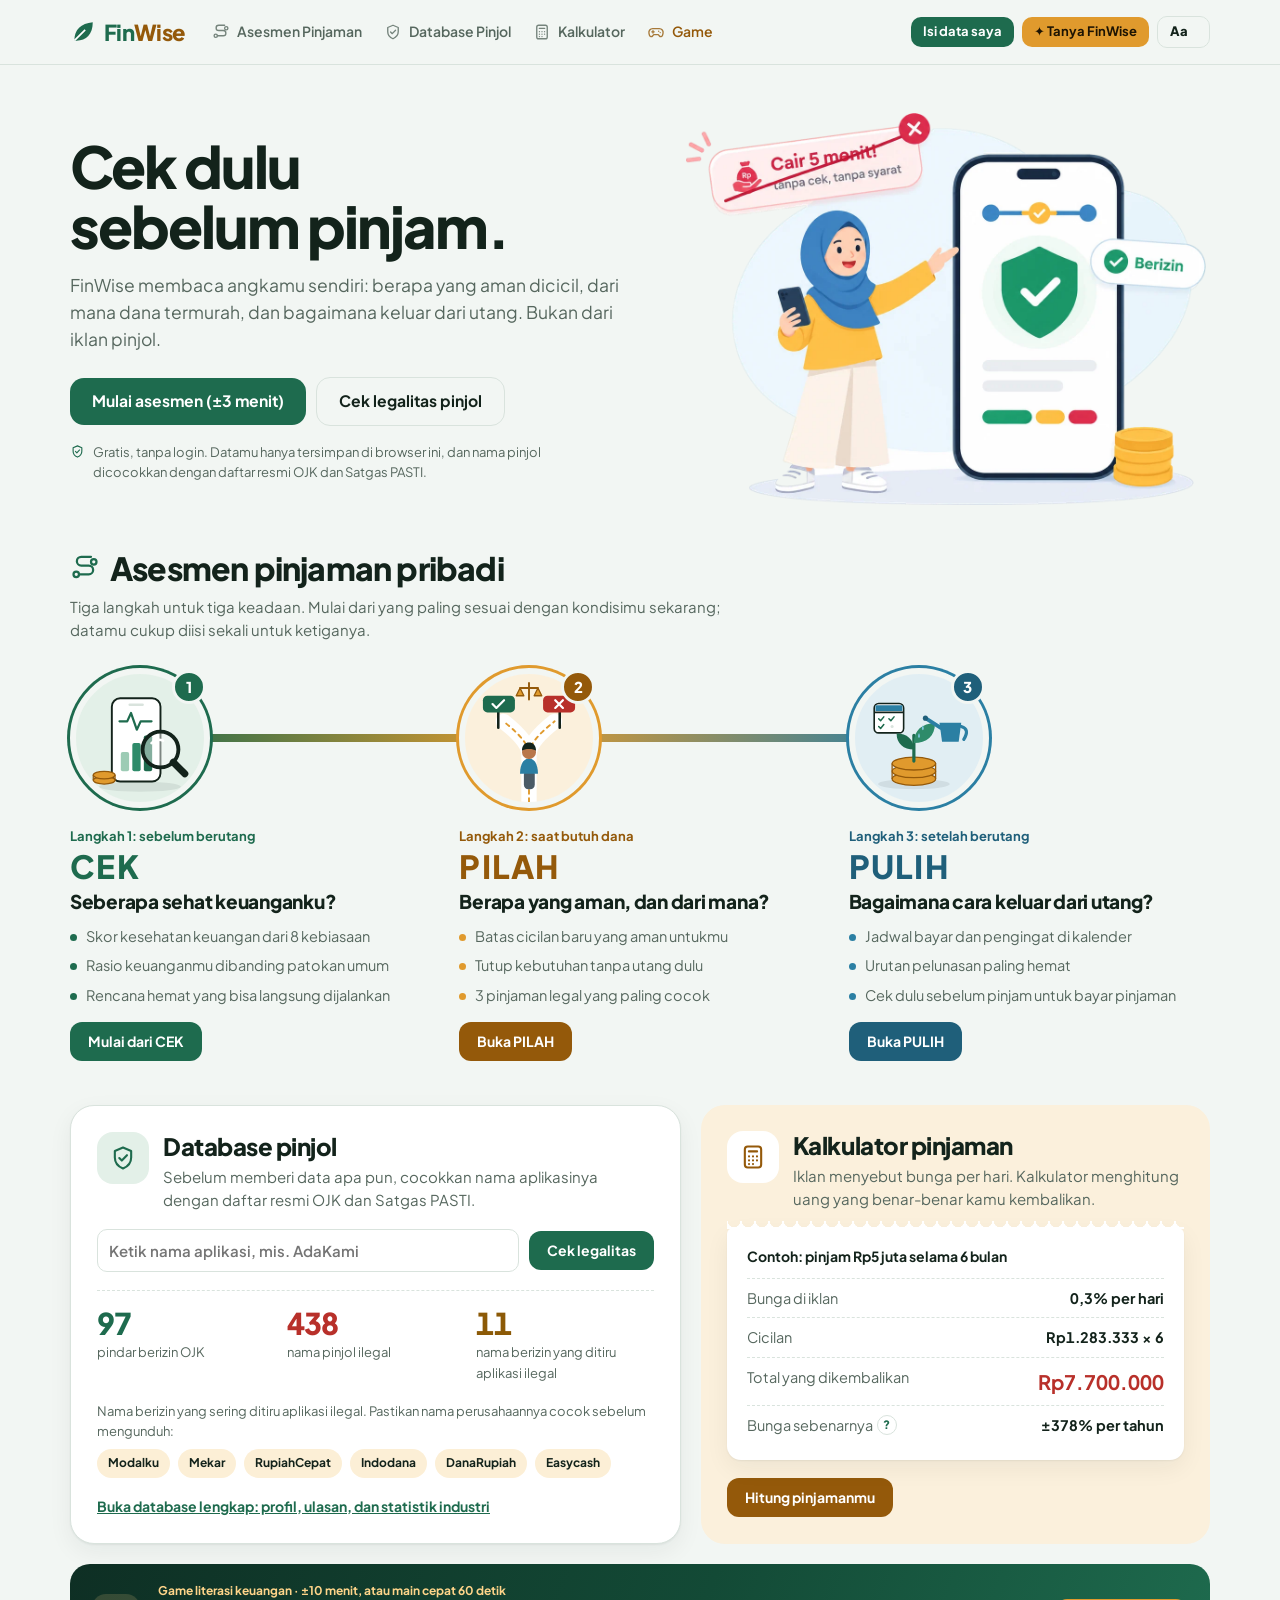
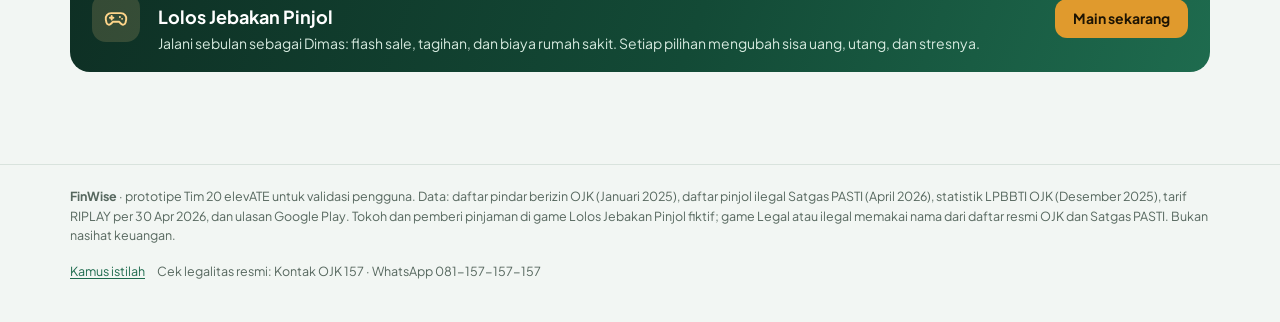
==== commit a8c881e8: "P1d: new game, Sebulan Bertahan plus a 60-second Legal atau ilegal - Babak 2 is now one month as Dim" ====
--- a/docs/index.html
+++ b/docs/index.html
@@ -668,6 +668,66 @@
 .facts.f2 .v{margin-top:4px}
 .why1.danger{border-color:var(--danger)}
 @media (max-width:480px){.rc-amts{grid-template-columns:minmax(0,1fr);gap:6px}.rc-amts div{flex-direction:row-reverse;justify-content:space-between;align-items:baseline}.rc-main,.rc-max{padding:18px}}
+
+/* PILAH step 0 and the no-debt plan */
+.purp{display:grid;grid-template-columns:repeat(2,minmax(0,1fr));gap:8px}
+.purp button{display:flex;flex-direction:column;align-items:flex-start;gap:2px;text-align:left;border:1.5px solid var(--line);background:var(--card);border-radius:14px;padding:10px 12px;cursor:pointer;color:var(--ink)}
+.purp button:hover{border-color:var(--amber-strong)}
+.purp button.on{border-color:var(--amber);background:var(--amber-tint)}
+@media (max-width:480px){.purp{grid-template-columns:minmax(0,1fr)}}
+.nd-steps{margin:12px 0 0;padding-left:20px;display:flex;flex-direction:column;gap:10px}
+.nodebt{border-color:var(--green)}
+
+/* levers, loan analysis */
+.levers{margin-top:14px;padding-top:12px;border-top:1px dashed var(--lv)}
+.levers ul{margin:6px 0 0;padding-left:18px;display:flex;flex-direction:column;gap:4px;font-size:.875rem}
+.loan-ana{margin-top:14px;background:var(--card);border:1px solid var(--line);border-radius:18px;padding:18px 20px}
+.loan-ana > ul{list-style:none;margin:10px 0 0;padding:0;display:flex;flex-direction:column;gap:12px}
+.loan-ana > ul > li{border-top:1px solid var(--line);padding-top:12px}
+.loan-ana li ul{margin:6px 0;padding-left:18px}
+.z-grey{background:var(--soft);color:var(--muted)}
+/* PULIH: can't pay this month */
+.pay-msg{font-weight:400;min-height:190px;line-height:1.5;font-size:.9375rem;resize:vertical;white-space:pre-wrap}
+.protect{margin:8px 0 6px;padding-left:20px;display:flex;flex-direction:column;gap:4px}
+/* GAME · Sebulan Bertahan */
+.sb-days{list-style:none;margin:0 0 12px;padding:0;display:flex;gap:6px;flex-wrap:wrap}
+.sb-days li{min-width:52px;padding:6px 8px;border-radius:12px;background:var(--soft);color:var(--muted);text-align:center;font-weight:800;font-size:1.05rem;line-height:1.1}
+.sb-days li span{display:block;font-size:.6875rem;font-weight:600}
+.sb-days li.done{background:var(--green-tint);color:var(--green)}
+.sb-days li.on{background:var(--deep);color:var(--card)}
+.sb-meters{display:grid;grid-template-columns:repeat(4,minmax(0,1fr));gap:10px;margin-bottom:12px}
+.sbm{background:var(--card);border:1px solid var(--line);border-radius:14px;padding:10px 12px}
+.sbm .k{font-size:.75rem;color:var(--muted);font-weight:700}.sbm .v{font-weight:800;margin:2px 0 6px;font-size:.9375rem}
+.sbm .bar i{transition:width .45s ease}
+@media (prefers-reduced-motion:reduce){.sbm .bar i{transition:none}}
+@media (max-width:700px){.sb-meters{grid-template-columns:repeat(2,minmax(0,1fr))}}
+.sb-card{border-left:6px solid var(--amber-strong)}
+.sb-date{font-size:.8125rem;font-weight:800;color:var(--stretch)}
+.sb-choices{display:grid;gap:10px;margin-top:14px}
+.sb-choice{display:flex;flex-direction:column;align-items:flex-start;gap:2px;text-align:left;border:1.5px solid var(--line);background:var(--card);color:var(--ink);border-radius:14px;padding:12px 14px;cursor:pointer;font:inherit}
+.sb-choice b{font-size:1rem}.sb-choice span{font-size:.8125rem;color:var(--muted)}
+.sb-choice:hover{border-color:var(--green);background:var(--green-tint)}
+.sb-offers{margin-top:14px}
+.sb-out{margin-top:14px}.sb-out h3{font-size:1.05rem}
+.sb-delta{list-style:none;padding:0;margin:10px 0 12px;display:flex;flex-wrap:wrap;gap:6px}
+.sb-delta li{font-size:.8125rem;font-weight:800;border-radius:999px;padding:3px 10px;background:var(--card)}
+.sb-delta li.up{color:var(--safe)}.sb-delta li.down{color:var(--danger)}
+.sb-lessons{margin:8px 0 0;padding-left:18px;display:flex;flex-direction:column;gap:4px}
+/* GAME · Legal atau ilegal */
+.qg-promo{display:flex;gap:16px;align-items:center;justify-content:space-between;margin-top:16px;flex-wrap:wrap;border-left:6px solid var(--deep)}
+.qg-promo > div{flex:1 1 320px}
+.qg-score{font-weight:700;color:var(--muted)}.qg-score .num{font-size:1.6rem;color:var(--green);font-weight:800}
+.qg-clock{display:flex;gap:12px;align-items:center}.qg-clock > span{min-width:84px;font-weight:700}.qg-clock .bar{flex:1}
+.qg-clock .bar i{background:var(--amber-strong)}
+.qg-name{font-size:clamp(1.5rem,4.5vw,2.3rem);font-weight:800;text-align:center;padding:26px 10px;border-radius:18px;background:var(--soft);overflow-wrap:anywhere;line-height:1.15}
+.qg-btns{display:grid;grid-template-columns:1fr 1fr;gap:12px}
+.qg-btns .btn{min-height:64px;font-size:1.1rem;flex-direction:column;gap:0}
+.qg-btns .btn .tiny{font-weight:600;opacity:.85}
+.qg-legal{background:var(--safe);border-color:var(--safe);color:var(--card)}
+.qg-ilegal{background:var(--danger);border-color:var(--danger);color:var(--card)}
+.qg-last{border-radius:12px;padding:10px 12px}.qg-last.ok{background:var(--green-tint)}.qg-last.no{background:var(--danger-tint)}
+.qg-wrong{margin:8px 0 0;padding-left:18px;display:flex;flex-direction:column;gap:4px}
+@media (max-width:560px){.sb-days{flex-wrap:nowrap;gap:4px}.sb-days li{flex:1 1 0;min-width:0;padding:5px 2px;font-size:.95rem}}
 </style>
 </head>
 <body>
@@ -1102,6 +1162,8 @@
     { q: 'Dimas butuh Rp12 jt. Ia punya tabungan Rp3 jt dan kakaknya bisa bantu Rp2 jt. Berapa yang sebenarnya perlu ia pinjam?', a: ['Rp12 juta', 'Rp9 juta', 'Rp7 juta', 'Rp3 juta'], correct: 2 },
     { q: 'Untuk pinjaman Rp7 jt, mana yang total biayanya paling murah?', a: ['Pindar 0,25%/hari, 6 bulan', 'Pindar 0,15%/hari, 12 bulan', 'Koperasi 1%/bulan, 12 bulan', 'Semuanya kurang lebih sama'], correct: 2 },
     { q: '“Cair Kilat 24 Jam” menjanjikan dana cair 5 menit. Apa status izinnya?', a: ['Berizin OJK', 'Tidak berizin (ilegal)', 'Sedang proses izin', 'Tidak bisa dicek'], correct: 1 },
+    // added after the UX revision (Alsya, Nov 2026); kept last so older 5-answer records still score the same questions
+    { q: 'Dengan tenor 12 bulan, berapa pinjaman maksimal yang masih aman untuk Dimas?', a: ['Sekitar Rp3 juta', 'Sekitar Rp7 juta', 'Sekitar Rp12 juta', 'Sekitar Rp20 juta'], correct: 1 },
   ];
 
   const hints = {
@@ -1184,7 +1246,7 @@
   const p = P();
   if (isSaya(p)) {
     S.cek = { applied: false, off: {}, extraIn: null, offer: { amount: null, rate: null, unit: 'month', months: null }, goal: { label: '', amount: null } };
-    S.pilah = { step: 1, needLabel: '', need: null, hours: null, useSavings: null, family: null, purpose: null, months: null, mode: 'seimbang', picked: null, why: false, showOut: false };
+    S.pilah = { step: 0, cat: null, urg: null, needLabel: '', need: null, hours: null, useSavings: null, family: null, purpose: null, months: null, mode: 'seimbang', picked: null, why: false, showOut: false };
     S.pulih = { extra: null, method: 'avalanche', restructure: false, split: false, temp: { label: 'Pinjaman baru untuk menutup cicilan', amount: null, rate: null, unit: 'day', months: null }, letterLoan: (p.loans[0] || {}).id };
     return;
   }
@@ -1455,7 +1517,7 @@
 const secHead = (n, id, title, sub) => `<div class="sec-h" id="${id}" tabindex="-1"><span class="sec-n" aria-hidden="true">${n}</span><div><h2>${title}</h2>${sub ? `<p>${sub}</p>` : ''}</div></div>`;
 const secNav = items => `<nav class="secnav" aria-label="Bagian di halaman ini">${items.map(([id, l], i) => `<button data-act="goto-sec" data-id="${id}"><span>${i + 1}</span>${l}</button>`).join('')}</nav>`;
 function footer() {
-  return `<footer><div class="wrap"><span><b>FinWise</b> · prototipe Tim 20 elevATE untuk validasi pengguna. Data: daftar pindar berizin OJK (${OJK.licensedPeriod}), daftar pinjol ilegal Satgas PASTI (${OJK.illegalPeriod}), statistik LPBBTI OJK (${OJK.stats.period}), tarif RIPLAY per ${dateID('2026-04-30')}, dan ulasan Google Play. Tokoh dan pemberi pinjaman di game Lolos Jebakan Pinjol adalah fiktif. Bukan nasihat keuangan.</span><span class="row" style="gap:12px"><button class="linkbtn" data-act="glossary">Kamus istilah</button><span>Cek legalitas resmi: Kontak OJK 157 · WhatsApp 081-157-157-157</span></span></div></footer>`;
+  return `<footer><div class="wrap"><span><b>FinWise</b> · prototipe Tim 20 elevATE untuk validasi pengguna. Data: daftar pindar berizin OJK (${OJK.licensedPeriod}), daftar pinjol ilegal Satgas PASTI (${OJK.illegalPeriod}), statistik LPBBTI OJK (${OJK.stats.period}), tarif RIPLAY per ${dateID('2026-04-30')}, dan ulasan Google Play. Tokoh dan pemberi pinjaman di game Lolos Jebakan Pinjol fiktif; game Legal atau ilegal memakai nama dari daftar resmi OJK dan Satgas PASTI. Bukan nasihat keuangan.</span><span class="row" style="gap:12px"><button class="linkbtn" data-act="glossary">Kamus istilah</button><span>Cek legalitas resmi: Kontak OJK 157 · WhatsApp 081-157-157-157</span></span></div></footer>`;
 }
 /* glossary: plain-language definitions, opened from any underlined term */
 const TERMS = {
@@ -1486,10 +1548,12 @@
   'Total dikembalikan': 'Semua uang yang kamu bayar sampai lunas: pokok pinjaman ditambah bunga dan biaya.',
   'Batas cicilan aman': 'Cicilan baru per bulan yang masih aman untukmu. Diambil dari angka yang lebih kecil antara (30% pendapatan − cicilan lama) dan 70% sisa uangmu setelah tabungan rutin.',
   'Zona': 'Aman: cicilan masih dalam batas aman. Mepet: masih bisa dibayar tapi sisa uang tipis. Bahaya: porsi cicilan di atas 40% atau uangmu jadi minus.',
-  'Rasio likuiditas': 'Berapa bulan kebutuhan pokok bisa ditutup dengan tabungan yang bisa langsung dipakai. Patokan: minimal 3 bulan (6 bulan jika penghasilan tidak stabil).',
-  'Rasio tabungan': 'Porsi pendapatan yang benar-benar disisihkan untuk ditabung setiap bulan. Patokan: minimal 10%.',
+  'Rasio likuiditas': 'Berapa bulan seluruh pengeluaranmu (termasuk cicilan) bisa ditutup dengan tabungan yang bisa langsung dipakai. Patokan: minimal 3 bulan (6 bulan jika penghasilan tidak stabil).',
+  'Rasio pengeluaran': 'Bagian pendapatan yang habis untuk semua pengeluaran, kiriman keluarga, dan cicilan. Wajar ≤80%; 90% ke atas berarti hampir tidak ada sisa untuk menabung atau kejadian mendadak.',
+  'Jumlah kredit aktif': 'Banyaknya pinjaman yang masih kamu cicil. Makin banyak, makin mudah lupa tanggal dan makin besar risiko gali lubang tutup lubang. 4 atau lebih dianggap bahaya.',
+  'Rasio tabungan': 'Porsi pendapatan yang benar-benar disisihkan untuk ditabung setiap bulan. Patokan: minimal 10%, idealnya 20%.',
   'Rasio tempat tinggal': 'Porsi pendapatan untuk sewa/kos dan tagihan rumah. Patokan umum: maksimal 30%.',
-  'Rasio cicilan konsumtif': 'Porsi pendapatan untuk cicilan konsumtif seperti paylater, pinjol, dan kartu kredit. Patokan umum: maksimal 15%.',
+  'Rasio cicilan selain KPR': 'Porsi pendapatan untuk semua cicilan selain cicilan rumah (KPR): paylater, pinjol, kartu kredit, kredit motor/HP, KTA, dan lainnya. Aman ≤15%, bahaya 20% ke atas.',
   'Tanggungan keluarga': 'Porsi pendapatan yang dikirim untuk orang tua atau keluarga. Tidak ada patokan baku, tapi makin besar makin sempit ruang menabung.',
   'Daya tahan uang': 'Tanggal ketika uangmu diperkirakan habis dalam sebulan, dihitung dari jadwal uang masuk dan pengeluaran.',
   'Pokok': 'Kebutuhan yang tidak bisa ditunda: tempat tinggal, makan, transport, pulsa, pendidikan, kesehatan.',
@@ -1612,13 +1676,13 @@
 
   <a class="challenge" href="#main">
     <span class="ch-ico">${ico('game')}</span>
-    <span class="ch-text"><small>Game literasi keuangan · 3 babak · ±10 menit</small><b>Lolos Jebakan Pinjol</b><span>Bantu Dimas mendapat Rp12 juta dalam 3 hari tanpa terjebak pinjol ilegal, lalu kumpulkan 3 bintang.</span></span>
+    <span class="ch-text"><small>Game literasi keuangan · ±10 menit, atau main cepat 60 detik</small><b>Lolos Jebakan Pinjol</b><span>Jalani sebulan sebagai Dimas: flash sale, tagihan, dan biaya rumah sakit. Setiap pilihan mengubah sisa uang, utang, dan stresnya.</span></span>
     <span class="btn amber">Main sekarang</span>
   </a>`;
 }
 /* ================= ONBOARDING: "Data saya" from scratch ================= */
 const WSTEPS = ['Tentang kamu', 'Pemasukan', 'Pengeluaran', 'Utang', 'Tabungan & riwayat'];
-const LOAN_TYPES = [['paylater', 'Paylater', 0.026], ['pindar', 'Pindar / pinjol', 0.09], ['kartu kredit', 'Kartu kredit', 0.0175], ['multifinance', 'Kredit motor/HP (multifinance)', 0.016], ['bank', 'Bank / KTA', 0.012], ['koperasi', 'Koperasi', 0.01], ['keluarga', 'Keluarga / teman', 0], ['lainnya', 'Lainnya', 0.02]];
+const LOAN_TYPES = [['paylater', 'Paylater', 0.026], ['kpr', 'KPR / cicilan rumah', 0.008], ['pindar', 'Pindar / pinjol', 0.09], ['kartu kredit', 'Kartu kredit', 0.0175], ['multifinance', 'Kredit motor/HP (multifinance)', 0.016], ['bank', 'Bank / KTA', 0.012], ['koperasi', 'Koperasi', 0.01], ['keluarga', 'Keluarga / teman', 0], ['lainnya', 'Lainnya', 0.02]];
 const fid = path => 'sy-' + path.replace(/\./g, '-');
 const fErr = path => S.wiz.errors[path] ? `<span class="ferr" id="${fid(path)}-err">${esc(S.wiz.errors[path])}</span>` : '';
 const fAttr = path => `id="${fid(path)}" data-sy="${path}"${S.wiz.errors[path] ? ` aria-invalid="true" aria-describedby="${fid(path)}-err"` : ''}`;
@@ -1702,10 +1766,10 @@
     ${radios('stage', STAGES, 'Mana yang paling menggambarkan kamu sekarang?', p.stage)}
     ${radios('stability', STABILITY, 'Seberapa stabil penghasilanmu dari bulan ke bulan?', p.stability, 'Dipakai untuk menentukan target dana daruratmu (3 atau 6 bulan) dan seberapa hati-hati batas cicilanmu.')}
    </div>`;
-  if (k === 1) body = `<div class="card stack" style="max-width:900px"><h2 style="font-size:1.2rem">Uang yang masuk setiap bulan</h2><p class="small muted">Gaji, uang saku, hasil usaha, freelance, kiriman keluarga. Untuk pemasukan yang naik-turun, pakai rata-rata.</p>
+  if (k === 1) body = `<div class="card stack" style="max-width:900px"><h2 style="font-size:1.2rem">Uang yang masuk setiap bulan</h2><p class="small muted">Gaji, uang saku, hasil usaha, freelance, kiriman keluarga. Untuk pemasukan yang naik-turun, pakai rata-rata.</p>${p.stage === 'wirausaha' ? '<div class="note small">Untuk usaha, isi <b>laba bersih</b>: omzet dikurangi modal, bahan, dan biaya usaha. Kalau yang diisi omzet, semua batas aman jadi terlalu besar.</div>' : ''}
     ${p.incomes.map((r, i) => `<div class="wrow"><div class="grid g4" style="align-items:start">
       <label class="f">Sumber<input class="in" ${fAttr(`incomes.${i}.label`)} data-t="text" value="${esc(r.label)}" placeholder="mis. Gaji, uang saku"></label>
-      ${rpField(`incomes.${i}.amount`, r.amount, 'Jumlah per bulan')}
+      ${rpField(`incomes.${i}.amount`, r.amount, p.stage === 'wirausaha' ? 'Laba bersih per bulan (bukan omzet)' : 'Jumlah per bulan')}
       <label class="f">Tanggal masuk<input class="in" type="number" min="1" max="31" inputmode="numeric" ${fAttr(`incomes.${i}.payday`)} data-t="intn" value="${blankNum(r.payday)}" placeholder="1–31">${fErr(`incomes.${i}.payday`)}</label>
       ${radios(`incomes.${i}.type`, [['tetap', 'Tetap'], ['tidak tetap', 'Tidak tetap']], 'Jenis', r.type)}
      </div>${p.incomes.length > 1 ? `<button class="btn ghost sm" data-act="wiz-del" data-list="incomes" data-i="${i}">Hapus pemasukan ${i + 1}</button>` : ''}</div>`).join('')}
@@ -1739,6 +1803,7 @@
       ${rpField(`loans.${i}.instalment`, l.instalment, 'Cicilan per bulan')}
       <label class="f">Tanggal jatuh tempo<input class="in" type="number" min="1" max="31" inputmode="numeric" ${fAttr(`loans.${i}.dueDay`)} data-t="intn" value="${blankNum(l.dueDay)}" placeholder="1–31">${fErr(`loans.${i}.dueDay`)}</label>
       <label class="f">Sisa berapa bulan<input class="in" type="number" min="1" max="360" inputmode="numeric" ${fAttr(`loans.${i}.months`)} data-t="intn" value="${blankNum(l.months)}" placeholder="mis. 6">${fErr(`loans.${i}.months`)}</label>
+      <label class="f">Untuk apa pinjaman ini? <span class="tiny muted">(opsional)</span><select class="in" ${fAttr(`loans.${i}.purpose`)} data-t="text">${l.purpose ? '' : '<option value="" selected>Pilih</option>'}${[...PURPOSES.map(x => [x[0], x[1]]), ['lainnya', 'Lainnya / tidak ingat']].map(t => `<option value="${t[0]}" ${l.purpose === t[0] ? 'selected' : ''}>${t[1]}</option>`).join('')}</select></label>
       <label class="f">Bunga per bulan, % <span class="tiny muted">(opsional)</span><input class="in" inputmode="decimal" ${fAttr(`loans.${i}.rateIn`)} data-t="pctn" value="${l.rateIn == null ? '' : (l.rateIn * 100).toLocaleString('id-ID', { maximumFractionDigits: 3 })}" placeholder="tidak tahu? kosongkan"></label>
      </div><button class="btn ghost sm" data-act="wiz-del" data-list="loans" data-i="${i}">Hapus utang ${i + 1}</button></div>`).join('')}
      <div><button class="btn ghost sm" data-act="wiz-add" data-list="loans">+ Tambah utang</button></div>
@@ -1813,8 +1878,12 @@
   if (!f.total && f.wantR > 0.3 && cut > 0) out.push({ w: 70, tone: 'stretch', title: `Batasi keinginan, hemat ${rp(cut)} per bulan`, text: capped.spending.filter(c => c.cap != null && c.amount > c.cap).slice(0, 3).map(c => `${c.name} ${rps(c.amount)} → ${rps(c.cap)}`).join(' · '), href: '#cek', cta: 'Lihat rencana' });
   if (!f.total && f.needR > 0.5 && biggest.length) out.push({ w: 65, tone: 'stretch', title: `Kebutuhan pokok ${pct(f.needR, 0)} dari pendapatan`, text: `Pedomannya ≤50%. Pos terbesar: ${biggest.slice(0, 2).map(c => `${c.name} ${rps(c.amount)} (${pct(c.amount / f.inc, 0)})`).join(', ')}. Hemat 10% di dua pos ini = ${rp(Math.round(FW.sum(biggest.slice(0, 2), c => c.amount) * 0.1 / 1000) * 1000)} per bulan.`, href: '#cek', cta: 'Lihat rencana' });
   const efGap = Math.max(0, f.efTarget * f.out - (p.emergencyFund || 0));
-  if (efGap > 0) { const per = Math.max(0, f.sur), mo = per > 0 ? Math.ceil(efGap / per) : null; out.push({ w: f.efMonths < 1 ? 80 : 55, tone: f.efMonths < 1 ? 'stretch' : 'safe', title: `Bangun dana darurat ${rp(f.efTarget * f.out)}`, text: `Target ${f.efTarget} bulan pengeluaran${f.unstable ? ' (6 bulan karena penghasilanmu naik-turun)' : ''}. Kurang ${rp(efGap)}.${mo ? ` Jika sisa ${rp(per)} disisihkan tiap gajian, tercapai dalam ±${mo} bulan.` : ' Tambah sisa uang dulu agar bisa mulai menabung.'}`, href: '#cek', cta: 'Rencanakan di CEK' }); }
-  if (f.sur > 0 && f.saveR < 0.1) out.push({ w: 50, tone: 'safe', title: `Sisihkan otomatis ${rp(Math.min(f.sur, Math.round(0.1 * f.inc / 10000) * 10000))} tiap gajian`, text: 'Pindahkan ke rekening terpisah di hari gajian, sebelum uang terpakai. Ini menaikkan dua indikator skor kesehatanmu sekaligus.', href: '#cek', cta: 'Lihat dampaknya' });
+  // milestones instead of one far-away target: Rp500 rb first, then 1 month, then the full target
+  if (efGap > 0) { const ef = p.emergencyFund || 0, goal = [500000, f.out, f.efTarget * f.out].find(x => x > ef), gap = goal - ef;
+    const per = Math.max(0, f.sur, isSaya(p) ? FW.surplus(applyPlan(autoCaps(p))) : 0), mo = per > 0 ? Math.ceil(gap / per) : null;
+    const name = goal === 500000 ? 'Mulai dana darurat: Rp500 rb dulu' : goal === f.out ? `Dana darurat 1 bulan pengeluaran: ${rp(f.out)}` : `Dana darurat ${f.efTarget} bulan: ${rp(goal)}`;
+    out.push({ w: f.efMonths < 1 ? 80 : 55, tone: f.efMonths < 1 ? 'stretch' : 'safe', title: name, text: `Kurang ${rp(gap)}. ${mo ? (mo <= 24 ? `Dengan menyisihkan ${rp(per)} per bulan${per > Math.max(0, f.sur) ? ' (setelah rencana hemat)' : ''}, tercapai ±${mo} bulan.` : 'Dengan sisa sekarang butuh lebih dari 2 tahun; naikkan dulu sisa uang lewat rencana hemat.') : 'Tambah sisa uang dulu agar bisa mulai menabung.'} Target akhir ${f.efTarget} bulan pengeluaran (${rp(f.efTarget * f.out)})${f.unstable ? ', karena penghasilanmu naik-turun' : ''}.`, href: '#cek', cta: 'Rencanakan di CEK' }); }
+  if (f.sur > 0 && f.saveR < 0.1 && efGap <= 0) out.push({ w: 50, tone: 'safe', title: `Sisihkan otomatis ${rp(Math.min(f.sur, Math.round(0.1 * f.inc / 10000) * 10000))} tiap gajian`, text: 'Pindahkan ke rekening terpisah di hari gajian, sebelum uang terpakai. Ini menaikkan dua indikator skor kesehatanmu sekaligus.', href: '#cek', cta: 'Lihat dampaknya' });
   if (p.pinjolExp === 'masalah' || p.slik === 'dpk' || p.slik === 'macet') out.push({ w: 75, tone: 'stretch', title: 'Pulihkan riwayat kreditmu dulu', text: 'Riwayat telat bayar membuat pinjaman murah (bank, KUR) sulit didapat. Bayar tepat waktu 3 bulan berturut-turut dan cek SLIK di iDebKu.', href: '#pulih', cta: 'Lihat PULIH' });
   if (p.slik === 'tidaktahu') out.push({ w: 30, tone: 'safe', title: 'Cek SLIK gratis di iDebKu OJK', text: 'Kamu jadi tahu catatan kreditmu sebelum mengajukan pinjaman apa pun.', href: '#pulih', cta: 'Cara mengecek' });
   if (p.insurance === false) out.push({ w: 40, tone: 'stretch', title: 'Daftar BPJS Kesehatan', text: 'Biaya rumah sakit adalah alasan paling umum orang terpaksa meminjam mendadak.', href: '#cek', cta: 'Lihat skor' });
@@ -1831,24 +1900,56 @@
   return parts;
 }
 // Household financial ratios (CEK, after Greninger et al. 1996 and the 50/30/20 guideline), each with formula, benchmark and status
-const CONSUMER_TYPES = ['paylater', 'pindar', 'kartu kredit', 'lainnya'];
 function ratios(p) {
   const f = facts(p), inc = f.inc || 1, out = [];
   const st = (v, ok, warn, higherIsBetter = false) => higherIsBetter ? (v >= ok ? 'safe' : v >= warn ? 'stretch' : 'danger') : (v <= ok ? 'safe' : v <= warn ? 'stretch' : 'danger');
   const house = f.total ? null : FW.sum(p.spending.filter(c => /tempat tinggal|sewa|kos/i.test(c.name)), c => c.amount);
-  const consumer = FW.sum(p.loans.filter(l => CONSUMER_TYPES.includes(l.type)), l => l.instalment);
+  // Cia's benchmark: every instalment except a home loan (KPR) counts here
+  const nonKpr = FW.sum(p.loans.filter(l => l.type !== 'kpr'), l => l.instalment), spendR = f.out / inc, n = p.loans.length;
+  out.push({ k: 'Total pengeluaran', t: 'Rasio pengeluaran', f: '(semua pengeluaran + keluarga + cicilan) ÷ pendapatan', v: spendR, show: pct(spendR, 0), bench: '≤ 80% wajar · ≥ 90% bahaya', s: st(spendR, 0.8, 0.9) });
   out.push({ k: 'Kebutuhan pokok + keluarga', t: 'Pokok', f: '(kebutuhan pokok + kirim keluarga) ÷ pendapatan', v: f.needR, show: pct(f.needR, 0), bench: '≤ 50%', s: st(f.needR, 0.5, 0.7), note: f.total ? 'Masih total pengeluaran (belum dirinci), jadi angka ini termasuk keinginan.' : '' });
   if (!f.total) out.push({ k: 'Keinginan / gaya hidup', t: 'Keinginan', f: 'belanja keinginan ÷ pendapatan', v: f.wantR, show: pct(f.wantR, 0), bench: '≤ 30%', s: st(f.wantR, 0.3, 0.4) });
   if (house != null && house > 0) out.push({ k: 'Tempat tinggal', t: 'Rasio tempat tinggal', f: 'sewa/kos + tagihan rumah ÷ pendapatan', v: house / inc, show: pct(house / inc, 0), bench: '≤ 30%', s: st(house / inc, 0.3, 0.4) });
-  out.push({ k: 'Tabungan rutin', t: 'Rasio tabungan', f: 'menabung per bulan ÷ pendapatan', v: f.saveR, show: pct(f.saveR, 0), bench: '≥ 10%', s: st(f.saveR, 0.1, 0.05, true) });
+  out.push({ k: 'Tabungan rutin', t: 'Rasio tabungan', f: 'menabung per bulan ÷ pendapatan', v: f.saveR, show: pct(f.saveR, 0), bench: 'minimal 10% · target 20%', s: st(f.saveR, 0.2, 0.1, true) });
   out.push({ k: 'Sisa uang', t: 'Sisa uang', f: 'sisa setelah semua pengeluaran ÷ pendapatan', v: f.surR, show: f.sur < 0 ? 'minus ' + pct(-f.surR, 0) : pct(f.surR, 0), bench: '≥ 20%', s: st(f.surR, 0.2, 0.1, true) });
   out.push({ k: 'Porsi cicilan', t: 'Porsi cicilan', f: 'semua cicilan ÷ pendapatan (istilah resmi: DSR)', v: f.dsr, show: pct(f.dsr, 0), bench: '≤ 30% aman · > 40% bahaya', s: st(f.dsr, 0.3, 0.4) });
-  out.push({ k: 'Cicilan konsumtif', t: 'Rasio cicilan konsumtif', f: 'cicilan paylater, pinjol, kartu kredit ÷ pendapatan', v: consumer / inc, show: pct(consumer / inc, 0), bench: '≤ 15%', s: st(consumer / inc, 0.15, 0.2) });
+  out.push({ k: 'Cicilan selain KPR', t: 'Rasio cicilan selain KPR', f: 'semua cicilan kecuali KPR ÷ pendapatan', v: nonKpr / inc, show: pct(nonKpr / inc, 0), bench: '≤ 15% aman · ≥ 20% bahaya', s: nonKpr / inc <= 0.15 ? 'safe' : nonKpr / inc < 0.2 ? 'stretch' : 'danger' });
+  out.push({ k: 'Kredit aktif', t: 'Jumlah kredit aktif', f: 'banyaknya pinjaman yang masih dicicil', v: n, show: n + ' kredit', bench: '≤ 2 · 4 atau lebih bahaya', s: n <= 2 ? 'safe' : n < 4 ? 'stretch' : 'danger' });
   out.push({ k: 'Dana darurat (likuiditas)', t: 'Rasio likuiditas', f: 'tabungan siap pakai ÷ total pengeluaran sebulan (termasuk cicilan)', v: f.efMonths, show: f.efMonths.toLocaleString('id-ID', { maximumFractionDigits: 1 }) + ' bulan', bench: `≥ ${f.efTarget} bulan`, s: st(f.efMonths, f.efTarget, 1, true) });
   if (f.fam > 0) out.push({ k: 'Tanggungan keluarga', t: 'Tanggungan keluarga', f: 'kirim keluarga ÷ pendapatan', v: f.fam / inc, show: pct(f.fam / inc, 0), bench: 'tanpa patokan baku', s: f.fam / inc > 0.2 ? 'stretch' : 'safe' });
   const run = FW.runway(p);
   out.push({ k: 'Daya tahan uang', t: 'Daya tahan uang', f: 'kapan saldo habis dalam satu siklus gajian', v: run ? run.day / 30 : 1, show: run ? `habis tgl ${run.date}` : 'cukup sebulan', bench: 'cukup sampai gajian berikutnya', s: run ? 'danger' : 'safe' });
   return out;
+}
+
+/* ---------- per-loan analysis: is this loan a wise one, given what it is for? ---------- */
+const VERDICT = { good: ['Bijak', 'safe'], mid: ['Pertimbangkan lagi', 'stretch'], bad: ['Tidak disarankan', 'danger'], unk: ['Belum bisa dinilai', 'grey'] };
+function loanVerdict(p, l) {
+  const inc = FW.income(p) || 1, share = l.instalment / inc, rate = l.rateMonthly || 0, R = FW.readiness(p);
+  const costly = rate >= 0.02 || ['pindar', 'paylater'].includes(l.type), k = l.purpose && l.purpose !== 'lainnya' ? l.purpose : null, why = [];
+  const rateTxt = `±${(rate * 100).toLocaleString('id-ID', { maximumFractionDigits: 1 })}% per bulan${l.rateGuess ? ' (perkiraan)' : ''}`;
+  let v;
+  if (!k) { v = 'unk'; why.push('Tujuan pinjaman belum diisi. Isi di Data saya supaya FinWise bisa menilai apakah pinjaman ini bijak.'); }
+  else if (k === 'utang') { v = 'bad'; why.push('Meminjam untuk membayar utang lain biasanya hanya memindahkan masalah ke bulan depan.'); }
+  else if (k === 'gaya') { v = costly || R.level <= 1 ? 'bad' : 'mid'; why.push(costly ? `Barang atau gaya hidup dibiayai pinjaman berbunga ${rateTxt}; menabung dulu jauh lebih murah.` : 'Untuk barang atau gaya hidup, menabung dulu hampir selalu lebih murah daripada bunga.'); }
+  else if (k === 'usaha') { v = costly ? 'mid' : 'good'; why.push(costly ? `Untuk usaha, pastikan keuntungannya lebih besar dari bunga ${rateTxt}.` : 'Pinjaman produktif bisa bijak selama usahanya menghasilkan lebih dari biaya pinjamannya.'); }
+  else { v = costly ? 'mid' : 'good'; why.push(costly ? `Tujuannya penting (${purposeName(k).toLowerCase()}), tapi bunganya tinggi: ${rateTxt}. Lain kali coba tangga dana dulu.` : `Tujuannya penting (${purposeName(k).toLowerCase()}) dan biayanya wajar.`); }
+  if (share > 0.15) { why.push(`Cicilan ini sendiri ${pct(share, 0)} dari pendapatanmu.`); if (v === 'good') v = 'mid'; }
+  const act = { good: 'Pertahankan: bayar tepat waktu setiap bulan.', mid: 'Jangan tambah pinjaman sejenis sampai yang ini lunas.', bad: 'Jadikan prioritas pelunasan, dan jangan ulangi untuk tujuan yang sama.', unk: 'Lengkapi tujuannya di Data saya.' }[v];
+  return { v, label: VERDICT[v][0], tone: VERDICT[v][1], why, act };
+}
+// the smallest changes that move the readiness verdict, each tied to an existing plan action
+function levers(p) {
+  if (!isSaya(p)) return [];
+  const base = autoCaps(p), R0 = FW.readiness(p), out = [];
+  planActions(base).filter(a => a.apply && ['caps', 'needs', 'income'].includes(a.id) && (a.id !== 'income' || S.cek.extraIn > 0)).forEach(a => {
+    const q = clone(base); a.apply(q); const R1 = FW.readiness(q), d = FW.surplus(q) - FW.surplus(p);
+    if (d > 0) out.push({ t: a.title, txt: `sisa uang +${rps(d)} per bulan → ${R1.max[6] > 0 ? `pinjaman maksimal aman ${rps(R1.max[6])}` : `sisa uangmu jadi ${rp(FW.surplus(q), { plus: true })}`}${R1.level > R0.level ? `, naik ke "${READY[R1.level].name}"` : ''}`, up: R1.level > R0.level });
+  });
+  const ending = [...p.loans].filter(l => l.months <= 12).sort((a, b) => a.months - b.months)[0];
+  if (ending) { const q = clone(p); q.loans = q.loans.filter(l => l.id !== ending.id); const R1 = FW.readiness(q); out.push({ t: `${ending.name} lunas dalam ${ending.months} bulan`, txt: `cicilan ${rps(ending.instalment)} jadi sisa uang${R1.level > R0.level ? `, naik ke "${READY[R1.level].name}"` : ''}`, up: R1.level > R0.level }); }
+  if (R0.efM < 1 && R0.level >= 1) { const f = facts(p), gap = Math.max(0, f.out - (p.emergencyFund || 0)), per = Math.max(f.sur, FW.surplus(applyPlan(base))); out.push({ t: 'Dana darurat 1 bulan pengeluaran', txt: `kurang ${rps(gap)}${per > 0 ? `; dengan ${rps(per)} per bulan tercapai ±${Math.ceil(gap / per)} bulan` : ''}`, up: true }); }
+  return out.sort((a, b) => b.up - a.up).slice(0, 3);
 }
 /* ================= CEK ================= */
 // The FinWise plan is a list of concrete actions. Only actions the user keeps switched on change the "after" numbers,
@@ -1884,8 +1985,9 @@
   return `<div class="card plan" id="plan"><p class="tiny muted">Centang atau matikan langkahnya; angka di kanan langsung dihitung ulang.</p>
    <div class="grid g-side" style="margin-top:12px">
     <ul class="acts">${acts.map(a => `<li class="${a.todo ? 'todo' : ''}">
-      ${a.todo ? '<span class="dot" aria-hidden="true">○</span>' : `<input type="checkbox" id="pa-${a.id}" data-act-change="plan-toggle" data-id="${a.id}" ${S.cek.off?.[a.id] ? '' : 'checked'}>`}
-      <div style="min-width:0"><label ${a.todo ? '' : `for="pa-${a.id}"`}><b>${esc(a.title)}</b>${a.todo ? ' <span class="tag">tugas</span>' : ''}</label><div class="tiny muted">${esc(a.desc)}</div>
+      ${a.todo ? `<input type="checkbox" id="pa-${a.id}" data-act-change="todo-done" data-id="${a.id}" ${base.done?.[a.id] ? 'checked' : ''}>` : `<input type="checkbox" id="pa-${a.id}" data-act-change="plan-toggle" data-id="${a.id}" ${S.cek.off?.[a.id] ? '' : 'checked'}>`}
+      <div style="min-width:0"><label for="pa-${a.id}"><b>${esc(a.title)}</b>${a.todo ? ` <span class="tag">${base.done?.[a.id] ? 'selesai' : 'tugas'}</span>` : ''}</label><div class="tiny muted">${esc(a.desc)}</div>
+       ${a.id === 'slik' && base.done?.slik ? `<div class="row" role="group" aria-label="Hasil cek SLIK" style="gap:6px;margin-top:6px"><span class="tiny"><b>Hasilnya?</b></span>${[['lancar', 'Lancar'], ['kosong', 'Belum ada riwayat'], ['dpk', 'Pernah telat'], ['macet', 'Macet']].map(([k, l]) => `<button class="chip" data-act="slik-set" data-v="${k}">${l}</button>`).join('')}</div>` : ''}
        ${a.input ? `<div style="max-width:220px;margin-top:6px">${rpInput('pa-extra', S.cek.extraIn, 'data-k="cek.extraIn" data-t="rpn" placeholder="mis. 500.000" aria-label="Target pemasukan tambahan per bulan"')}</div>` : ''}
        ${a.rows?.length ? `<div class="tiny" style="margin-top:4px">${a.rows.map(r => `${esc(r.name)}: ${r.from ? `<s>${rps(r.from)}</s> → ` : '+'}<b>${rps(r.to)}</b>`).join(' · ')}</div>` : ''}
        ${a.href ? `<a class="tiny" href="${a.href}" ${a.act ? `data-act="${a.act}" data-v="${a.v}" ${a.mode ? `data-mode="${a.mode}"` : ''}` : ''}>${esc(a.cta || 'Buka')} →</a>` : ''}</div></li>`).join('')}</ul>
@@ -1931,6 +2033,7 @@
       <h3 class="rc-level">${RD.name}</h3>
       <ul class="rc-why">${R.reasons.slice(0, 3).map(x => `<li>${esc(x)}</li>`).join('')}</ul>
       <p class="rc-next">${esc(readyNext(R))}</p>
+      ${R.level < 3 ? (lv => lv.length ? `<div class="levers"><div class="lab">Jalan naik level</div><ul>${lv.map(x => `<li><b>${esc(x.t)}</b>: ${esc(x.txt)}</li>`).join('')}</ul></div>` : '')(levers(p)) : ''}
       <div class="row" style="margin-top:12px">${R.level === 0 ? '<button class="btn" data-act="goto-sec" data-id="s4">Lihat rencana tanpa utang</button><a class="btn ghost" href="#pulih">Atur cicilan di PULIH</a>' : '<a class="btn" href="#pilah">Cari pinjaman di PILAH</a><button class="btn ghost" data-act="goto-sec" data-id="s4">Lihat rencana</button>'}</div>
      </div>
      <div class="rc-max">
@@ -2009,19 +2112,32 @@
 /* ================= KALKULATOR: loan calculator with live safety status (Wasapada-style, FinWise numbers) ================= */
 const CALC_TYPES = [['konsumtif', 'Konsumtif'], ['mikro', 'Produktif ≤ Rp50 jt'], ['umkm', 'Produktif > Rp50 jt']];
 function calcState() {
-  if (!S.calc) S.calc = { type: 'konsumtif', mode: 'ojk', amount: S.pilah?.need || 5000000, months: S.pilah?.months || 6, rate: null, unit: 'day', admin: null, lateOn: false, lateRate: null, lateDays: null, lender: null };
+  if (!S.calc) S.calc = { type: 'konsumtif', mode: 'real', amount: S.pilah?.need || 5000000, months: S.pilah?.months || 6, rate: null, unit: 'day', admin: null, lateOn: false, lateRate: null, lateDays: null, lender: null };
   return S.calc;
+}
+// the cheapest licensed lender in the FinWise database for this amount and tenor, priced at its published (RIPLAY) maximum
+function cheapestReal(months, purpose, amount) {
+  let best = null;
+  realProducts({ months, purpose }, amount).forEach(pr => {
+    if (!pr.real || pr.illegal || pr.unavailable || !(pr.rate > 0) || amount < pr.min || amount > pr.max || (pr.purpose && pr.purpose !== purpose)) return;
+    const L = FW.loan({ principal: amount, rate: pr.rate, unit: pr.unit, months, feePct: pr.feePct || 0, maxTotal: amount * pr.maxTotalPct });
+    if (!best || L.total < best.L.total) best = { pr, L };
+  });
+  return best;
 }
 function calcNumbers(c) {
   const purpose = c.type === 'konsumtif' ? 'konsumtif' : 'produktif';
   const amount = c.type === 'umkm' ? Math.max(c.amount, 50000001) : c.type === 'mikro' ? Math.min(c.amount, 50000000) : c.amount;
   const cap = FW.ojkCap(purpose, c.months, amount);
-  const rate = c.mode === 'ojk' ? cap : (c.rate || 0), unit = c.mode === 'ojk' ? 'day' : c.unit;
   const maxTotal = amount * Math.min(cap * c.months * 30, purpose === 'konsumtif' ? 1 : Infinity);
-  // OJK mode shows the legal maximum; a manual offer is shown as quoted (an offer above the cap is itself a warning sign)
-  const L = FW.loan({ principal: amount, rate, unit, months: c.months, feePct: c.mode === 'manual' ? (c.admin || 0) : 0, maxTotal: c.mode === 'ojk' ? maxTotal : undefined });
+  // the OJK maximum is the worst case a licensed lender may charge
+  const worst = FW.loan({ principal: amount, rate: cap, unit: 'day', months: c.months, maxTotal });
+  let L = worst, rate = cap, unit = 'day', src = null;
+  if (c.mode === 'real') { const b = cheapestReal(c.months, purpose, amount); if (b) { src = b.pr; L = b.L; rate = b.pr.rate; } }
+  // a manual offer is shown as quoted (an offer above the cap is itself a warning sign)
+  if (c.mode === 'manual') { rate = c.rate || 0; unit = c.unit; L = FW.loan({ principal: amount, rate, unit, months: c.months, feePct: c.admin || 0 }); }
   const daily = unit === 'day' ? rate : rate / 30, overCap = c.mode === 'manual' && daily > cap + 1e-9;
-  return { purpose, amount, cap, rate, unit, L, overCap };
+  return { purpose, amount, cap, rate, unit, L, overCap, src, worst, noReal: c.mode === 'real' && !src };
 }
 // cash-flow projection: money left each month while the loan runs
 function projectionChart(p, inst, months) {
@@ -2047,20 +2163,27 @@
 function vKalkulator() {
   const c = calcState(), p = P(), blank = needsSetup(), N = calcNumbers(c), L = N.L;
   const z = blank ? null : FW.zoneOf(p, L.inst), h = FW.headroom(p);
-  const zi = z ? { safe: 0, stretch: 1, danger: 2 }[z.zone] : null;
+  const zi = z ? { safe: 0, stretch: 1, danger: 2 }[z.zone] : null, R = blank ? null : FW.readiness(p);
   const advice = blank ? 'Isi datamu dulu supaya FinWise bisa menilai apakah cicilan ini aman untukmu.'
+    : R.level === 0 ? `Kesiapan berutangmu: belum bisa berutang. ${R.reasons[0]} Hitungan ini hanya gambaran; yang lebih aman sekarang adalah rencana tanpa utang.`
     : z.zone === 'safe' ? `Cicilan ${rp(L.inst)} masih di bawah batas amanmu ${rp(h.ceiling)}. Rasio cicilanmu jadi ${pct(z.dsr, 0)}. Tetap bandingkan total biayanya di PILAH sebelum memilih pemberi pinjaman.`
     : z.zone === 'stretch' ? `Cicilan ini melewati batas amanmu ${rp(h.ceiling)} (rasio cicilan ${pct(z.dsr, 0)}). Masih bisa dibayar, tapi sisa uangmu tinggal ${rp(z.left)} per bulan. Pertimbangkan alternatif di bawah.`
     : `Cicilan ini membuat ${z.left < 0 ? `uangmu minus ${rp(-z.left)} per bulan` : `rasio cicilanmu ${pct(z.dsr, 0)}`}. Risiko telat bayar dan berutang lagi tinggi. Lihat alternatif yang lebih aman.`;
   const lateFee = c.lateOn && c.lateRate > 0 && c.lateDays > 0 ? Math.min(L.inst * c.lateRate * c.lateDays, N.amount) : null;
-  const opts = blank ? [] : saferOptions(p, c, N);
-  return banner({ tone: 'green', eyebrow: 'KALKULATOR PINJAMAN', title: 'Hitung dulu sebelum tanda tangan', sub: 'Geser jumlah dan tenor. Cicilan, total biaya, bunga sebenarnya, dan status aman langsung terlihat.', right: blank ? '<a class="btn amber" href="#mulai">Isi data untuk status pribadimu</a>' : userChip() }) + `
+  const opts = blank ? [] : saferOptions(p, c, N), safeAmt = opts.find(o => o.set && o.set.amount)?.set.amount;
+  const urgentOnly = R && R.level === 1 ? ' Kesiapanmu: hanya untuk darurat, jadi pinjam hanya untuk keperluan mendesak.' : '';
+  // what to do next depends on the readiness level first, then on the zone of this instalment
+  const cta = blank ? `<a class="btn" href="#pilah" data-act="calc-to-pilah">Cari pinjaman legal untuk ${rps(c.amount)}</a>`
+    : R.level === 0 ? `<a class="btn" href="#cek" data-act="goto-plan">Lihat rencana tanpa utang</a>${p.loans.length ? '<a class="btn ghost" href="#pulih">Atur utang yang ada di PULIH</a>' : ''}`
+    : `${z.zone !== 'safe' && safeAmt ? `<button class="btn" data-act="calc-set" data-v='{"amount":${safeAmt}}'>Pakai jumlah aman ${rps(safeAmt)}</button>` : ''}<a class="btn${z.zone !== 'safe' && safeAmt ? ' ghost' : ''}" href="#pilah" data-act="calc-to-pilah">Cari pinjaman legal untuk ${rps(c.amount)}</a>${z.zone !== 'safe' ? '<a class="btn ghost" href="#alt" data-act="focus" data-id="alt">Lihat opsi yang lebih aman</a>' : ''}`;
+  return banner({ tone: 'green', eyebrow: 'KALKULATOR PINJAMAN', title: 'Hitung dulu sebelum tanda tangan', sub: 'Geser jumlah dan tenor. Cicilan, total biaya, bunga sebenarnya, dan status aman langsung terlihat.', right: blank ? '<a class="btn amber" href="#mulai">Isi data untuk status pribadimu</a>' : userChip() }) + (blank ? '' : readyStrip(p)) + `
    <div class="grid g-side" style="align-items:start">
     <div class="stack">
      <div class="card stack">
       <div><div class="lab">Jenis pinjaman</div><div class="seg" role="group" aria-label="Jenis pinjaman" style="margin-top:6px">${CALC_TYPES.map(([k, l]) => `<button class="${c.type === k ? 'on' : ''}" aria-pressed="${c.type === k}" data-act="calc" data-f="type" data-v="${k}">${l}</button>`).join('')}</div>
        <p class="tiny muted" style="margin-top:6px">${term('Plafon OJK')}: ${c.type === 'konsumtif' ? 'maks 0,3%/hari untuk tenor ≤6 bulan, 0,2%/hari untuk >6 bulan' : c.type === 'mikro' ? 'maks 0,275%/hari untuk pinjaman usaha s.d. Rp50 jt' : 'maks 0,1%/hari untuk pinjaman usaha di atas Rp50 jt'}.</p></div>
-      <div><div class="lab">Cara menghitung bunga</div><div class="seg" role="group" aria-label="Cara menghitung bunga" style="margin-top:6px"><button class="${c.mode === 'ojk' ? 'on' : ''}" aria-pressed="${c.mode === 'ojk'}" data-act="calc" data-f="mode" data-v="ojk">Biaya maksimum yang diizinkan OJK</button><button class="${c.mode === 'manual' ? 'on' : ''}" aria-pressed="${c.mode === 'manual'}" data-act="calc" data-f="mode" data-v="manual">Dari penawaran yang kamu terima</button></div></div>
+      <div><div class="lab">Tarif yang dipakai</div><div class="seg" role="group" aria-label="Tarif yang dipakai" style="margin-top:6px">${[['real', 'Pindar berizin termurah'], ['ojk', 'Batas maksimum OJK'], ['manual', 'Dari penawaranmu']].map(([k, l]) => `<button class="${c.mode === k ? 'on' : ''}" aria-pressed="${c.mode === k}" data-act="calc" data-f="mode" data-v="${k}">${l}</button>`).join('')}</div>
+       <p class="tiny muted" style="margin-top:6px">${c.mode === 'real' ? (N.src ? `Tarif maksimum di ${term('RIPLAY')} ${esc(N.src.name)} (${esc(N.src.rateLabel)}${N.src.note ? ', ' + esc(N.src.note) : ''}), pindar berizin dengan total biaya termurah untuk jumlah dan tenor ini di database FinWise. Tarif yang kamu dapat bisa lebih rendah.` : 'Belum ada pindar berizin di database FinWise yang melayani jumlah dan tenor ini, jadi dihitung dengan batas maksimum OJK.') : c.mode === 'ojk' ? 'Skenario terburuk: biaya tertinggi yang boleh ditagih pindar berizin. Kebanyakan penawaran lebih murah dari ini.' : 'Isi bunga dan biaya admin persis seperti di penawaran atau RIPLAY yang kamu terima.'}</p></div>
       ${c.mode === 'manual' ? `<div class="grid g3"><label class="f">Bunga (%)<input class="in num" id="c-rate" inputmode="decimal" value="${c.rate == null ? '' : (c.rate * 100).toLocaleString('id-ID', { maximumFractionDigits: 3 })}" placeholder="mis. 0,3" data-k="calc.rate" data-t="pctn"></label><label class="f">Satuan<select class="in" id="c-unit" data-k="calc.unit" data-t="text"><option value="day" ${c.unit === 'day' ? 'selected' : ''}>% per hari</option><option value="month" ${c.unit === 'month' ? 'selected' : ''}>% per bulan (flat)</option></select></label><label class="f">Biaya admin (%)<input class="in num" id="c-admin" inputmode="decimal" value="${c.admin == null ? '' : (c.admin * 100).toLocaleString('id-ID', { maximumFractionDigits: 2 })}" placeholder="0" data-k="calc.admin" data-t="pctn"></label></div>
        ${c.lender ? `<p class="tiny muted">Diisi dari tarif maksimum ${esc(c.lender)} di RIPLAY.</p>` : ''}
        ${N.overCap ? `<div class="note danger small">Bunga ini di atas plafon OJK (${nf(N.cap * 100, 3)}%/hari). Pindar berizin tidak boleh menagih sebesar ini; cek legalitasnya di <a href="#openspace">Database Pinjol</a>.</div>` : ''}` : ''}
@@ -2086,15 +2209,15 @@
       <div class="stack small" style="gap:7px;margin-top:14px">
        <div class="row between"><span>Cicilan per bulan</span><b class="num">${rp(L.inst)}</b></div>
        <div class="row between"><span>Total bunga + biaya</span><b class="num">${rp(L.total)}</b></div>
-       <div class="row between"><span>Total dibayar</span><b class="num">${rp(L.repay + L.fee)}</b></div>
+       <div class="row between"><span>${term('Total dikembalikan')}</span><b class="num">${rp(L.repay + L.fee)}</b></div>
+       ${c.mode === 'real' && N.src ? `<div class="row between tiny muted"><span>Kalau dikenai batas maksimum OJK</span><span class="num">${rp(N.worst.repay + N.worst.fee)}</span></div>` : ''}
        <div class="row between"><span>${term('Bunga efektif')} per tahun</span><b class="num">${pct(L.ear, 0)}</b></div>
        ${z ? `<div class="row between"><span>${term('Porsi cicilan')}</span><b class="num">${pct(z.dsr, 1)}</b></div><div class="bar" aria-hidden="true"><i style="width:${Math.min(100, z.dsr / 0.6 * 100).toFixed(0)}%;background:var(--${z.zone})"></i></div>
        <div class="row between"><span>Sisa uang per bulan</span><b class="num" style="color:${z.left < 0 ? 'var(--danger)' : 'inherit'}">${rp(z.left, { plus: true })}</b></div>` : ''}
       </div>
-      <div class="note ${z ? { safe: 'safe', stretch: 'amber', danger: 'danger' }[z.zone] : ''} small" style="margin-top:12px"><b>Saran FinWise:</b> ${esc(advice)}</div>
+      <div class="note ${z ? { safe: 'safe', stretch: 'amber', danger: 'danger' }[z.zone] : ''} small" style="margin-top:12px"><b>Saran FinWise:</b> ${esc(advice + urgentOnly)}</div>
       <div class="stack" style="gap:8px;margin-top:12px">
-       <a class="btn" href="#pilah" data-act="calc-to-pilah">Cari pinjaman legal untuk ${rps(c.amount)}</a>
-       ${z && z.zone !== 'safe' ? '<a class="btn ghost" href="#alt" data-act="focus" data-id="alt">Lihat opsi yang lebih aman</a>' : ''}
+       ${cta}
       </div>
      </div>
     </div>
@@ -2102,24 +2225,75 @@
    ${opts.length ? `<div class="card" id="alt" tabindex="-1" style="margin-top:16px"><h3>Alternatif yang lebih aman</h3><div class="grid g3" style="margin-top:12px">${opts.map(o => `<div class="opt"><div class="row between"><b>${esc(o.t)}</b><span class="pill z-safe">Risiko ${esc(o.risk.toLowerCase())}</span></div><p class="small">${esc(o.d)}</p>${o.set ? `<button class="btn ghost sm" data-act="calc-set" data-v='${JSON.stringify(o.set)}'>Coba di kalkulator</button>` : `<a class="btn ghost sm" href="${o.href}">Buka rencana di CEK</a>`}</div>`).join('')}</div></div>` : ''}`;
 }
 /* ================= PILAH ================= */
+// what the money is for decides whether borrowing is acceptable at all (with the readiness level)
+const PURPOSES = [
+  ['kesehatan', 'Kesehatan', 'rumah sakit, obat, berobat'], ['pendidikan', 'Pendidikan', 'UKT, SPP, kursus'], ['pokok', 'Sewa & kebutuhan pokok', 'kos, makan, listrik'],
+  ['usaha', 'Modal usaha / alat kerja', 'stok, modal, alat kerja'], ['utang', 'Bayar utang lain', 'tutup pinjol, paylater'], ['gaya', 'Barang atau gaya hidup', 'HP baru, liburan, konser'],
+];
+const URGENCY = [['hari', 'Hari ini', 24], ['minggu', 'Minggu ini', 168], ['tunda', 'Bisa ditunda', 720]];
+const ESSENTIAL = ['kesehatan', 'pendidikan', 'pokok'];
+// plain keyword recognition (works without AI); order matters: specific before generic
+const PURPOSE_WORDS = [
+  ['judi', /judi|judol|slot|taruhan|togel|casino|kasino/i],
+  ['utang', /(bayar|tutup|lunasi|lunas)\s*(utang|hutang|pinjol|pindar|paylater|cicilan|kartu kredit|kredit)|gali lubang/i],
+  ['kesehatan', /rumah ?sakit|\brs\b|obat|operasi|berobat|dokter|klinik|persalinan|melahirkan|sakit|kecelakaan|gigi|rawat inap/i],
+  ['pendidikan', /\bukt\b|\bspp\b|kuliah|sekolah|kursus|wisuda|skripsi|semester|seminar|sertifikasi|les\b/i],
+  ['usaha', /modal|usaha|jualan|dagang|stok|warung|toko|bisnis|produksi|laptop (kerja|untuk kerja)|alat kerja|motor kerja|ojol/i],
+  ['pokok', /\bkos\b|kontrakan|sewa|makan|listrik|\bair\b|pdam|token|beras|sembako|transport|ongkos|tagihan/i],
+  ['gaya', /\bhp\b|handphone|iphone|samsung|gadget|laptop|liburan|healing|konser|tiket|nonton|baju|sepatu|skincare|make ?up|game|nongkrong|motor baru|jam tangan|kamera/i],
+];
+const classifyPurpose = t => { const x = String(t || ''); for (const [k, re] of PURPOSE_WORDS) if (re.test(x)) return k; return null; };
+const purposeName = k => k === 'judi' ? 'Judi online' : (PURPOSES.find(x => x[0] === k) || [, 'Belum dipilih'])[1];
+function pilahGate(p, st) {
+  const R = FW.readiness(p), cat = st.cat, urgent = !!st.urg && st.urg !== 'tunda', essential = ESSENTIAL.includes(cat);
+  if (!isSaya(p) || !cat) return { mode: 'normal', R };
+  if (cat === 'judi') return { mode: 'nodebt', why: 'judi', R };
+  if (cat === 'utang') return { mode: R.level === 0 ? 'nodebt' : 'debt', why: 'utang', R };
+  if (R.level === 0) return essential && urgent ? { mode: 'emergency', R } : { mode: 'nodebt', why: essential ? 'tunda' : 'gaya', R };
+  if (R.level === 1) return cat === 'gaya' ? { mode: 'nodebt', why: 'gaya', R } : { mode: 'capped', R };
+  return { mode: 'normal', R };
+}
 function pilahCalc(p, st) {
   const h = FW.headroom(p);
-  const lad = FW.ladder(st.need || 0, [{ key: 'savings', amount: Math.min(st.useSavings || 0, p.emergencyFund || 0) }, { key: 'family', amount: st.family || 0 }]);
-  // the user can cap the loan at the largest safe amount; the rest comes from the ladder or waits
-  const amt = st.cap > 0 ? Math.min(lad.gap, st.cap) : lad.gap;
+  const lad = FW.ladder(st.need || 0, [{ key: 'savings', amount: Math.min(st.useSavings || 0, p.emergencyFund || 0) }, { key: 'family', amount: st.family || 0 },
+    { key: 'reduce', amount: st.reduce || 0 }, { key: 'relief', amount: st.relief || 0 }, { key: 'fund', amount: st.fund || 0 }, { key: 'cash', amount: st.cash || 0 }]);
+  // the loan is capped at the largest safe amount (automatically when the gate says so; the user can lift it)
+  let cap = st.cap;
+  if (cap == null && isSaya(p) && ['capped', 'debt'].includes(pilahGate(p, st).mode)) cap = safeCapFor(p, st) || 0;
+  const amt = cap > 0 ? Math.min(lad.gap, cap) : lad.gap;
   const products = isSaya(p) ? realProducts(st, amt) : DATA.products;
   const m = FW.match(p, { amount: amt, deadlineHours: st.hours || 0, purpose: st.purpose || 'konsumtif', mode: st.mode, products });
   return { h, lad, m, amt };
 }
-const pilahReady = (p, st) => st.need > 0 && st.hours > 0 && !!st.purpose && (!isSaya(p) || st.months > 0);
+const pilahReady = (p, st) => st.need > 0 && st.hours > 0 && !!st.purpose && (!isSaya(p) || (st.months > 0 && !!st.cat));
 function readyStrip(p) {
   const R = FW.readiness(p), RD = READY[R.level];
   return `<div class="ready-strip lv-${RD.tone}"><div><div class="lab">${term('Kesiapan berutang')}</div><b class="rs-level">${RD.name}</b><p class="small">${esc(R.reasons[0])} ${esc(readyNext(R))}</p></div>
    ${R.level ? `<div class="rs-max"><div class="lab">${term('Pinjaman maksimal yang aman')}</div><b class="num">${rp(R.max[6])}</b><span class="tiny muted">untuk 6 bulan · 12 bulan: ${rps(R.max[12])}</span></div>` : ''}</div>`;
 }
+function pilahStep0(p, st) {
+  const guess = !st.cat ? classifyPurpose(st.needLabel) : null;
+  return `<div class="grid g-side">
+   <div class="card">
+    <h3>Untuk apa dananya?</h3>
+    <p class="small muted" style="margin-top:4px">Boleh tidaknya meminjam tergantung untuk apa. Biaya berobat tidak sama dengan HP baru.</p>
+    <label class="f" style="margin-top:12px">Ceritakan singkat <span class="tiny muted">(opsional)</span><input class="in" id="n-label" value="${esc(st.needLabel)}" placeholder="mis. biaya rumah sakit ibu, modal jualan" data-k="pilah.needLabel" data-t="text"></label>
+    ${guess ? `<p class="small" style="margin-top:8px" role="status">Dari ceritamu, sepertinya untuk <b>${esc(purposeName(guess))}</b>. ${guess === 'judi' ? '' : `<button class="linkbtn" data-act="pilah-cat" data-v="${guess}">Pakai ini</button>`}</p>` : ''}
+    ${st.cat === 'judi' || guess === 'judi' ? '<div class="note danger small" style="margin-top:8px">FinWise tidak membandingkan pinjaman untuk judi online. Utang untuk judi hampir selalu bertambah, bukan tertutup. Kalau terasa sulit berhenti, ceritakan ke orang terdekat atau tenaga profesional.</div>' : ''}
+    <div class="purp" role="radiogroup" aria-label="Kategori tujuan" style="margin-top:12px">${PURPOSES.map(([k, l, d]) => `<button role="radio" aria-checked="${st.cat === k}" class="${st.cat === k ? 'on' : ''}" data-act="pilah-cat" data-v="${k}"><b>${l}</b><span class="tiny muted">${d}</span></button>`).join('')}</div>
+    <h3 style="margin-top:18px">Seberapa mendesak?</h3>
+    <div class="seg" role="radiogroup" aria-label="Urgensi" style="margin-top:8px">${URGENCY.map(([k, l]) => `<button role="radio" aria-checked="${st.urg === k}" class="${st.urg === k ? 'on' : ''}" data-act="pilah-urg" data-v="${k}">${l}</button>`).join('')}</div>
+    <div style="margin-top:16px"><button class="btn" data-act="pilah-step" data-v="1" ${st.cat && st.urg ? '' : 'disabled'}>Lanjut: cek batas aman</button>${st.cat && st.urg ? '' : '<p class="tiny muted" style="margin-top:6px">Pilih tujuan dan seberapa mendesak.</p>'}</div>
+   </div>
+   <div class="card flat"><div class="lab">Kenapa ditanya?</div><ul class="small" style="margin:8px 0 0;padding-left:18px;display:flex;flex-direction:column;gap:6px">
+    <li>Kalau kesiapan berutangmu <b>Belum bisa berutang</b>, FinWise hanya menampilkan pinjaman untuk keperluan mendesak seperti kesehatan, pendidikan, atau kebutuhan pokok.</li>
+    <li>Untuk barang atau gaya hidup, menabung dulu hampir selalu lebih murah daripada bunga.</li>
+    <li>Meminjam untuk membayar utang lain biasanya menunda masalah; PULIH punya langkah yang lebih aman.</li></ul></div>
+  </div>`;
+}
 function pilahStep1(p, st, ctx) {
   const h = FW.headroom(p), paydays = p.incomes.map(i => i.payday || 1), R = FW.readiness(p);
-  return `${ctx.test ? '' : readyStrip(p)}<div class="grid g-side">
+  return `<div class="grid g-side">
    <div class="stack">
     <div class="card"><div class="row between"><h3>Daftar utang aktif</h3><span class="lab num">${rp(h.ex)}/bulan</span></div>
      <div class="tbl-wrap" style="margin-top:10px"><table><thead><tr><th>Utang</th><th>Cicilan</th><th>Jatuh tempo</th><th>Sisa</th>${ctx.test ? '' : '<th></th>'}</tr></thead><tbody>
@@ -2154,6 +2328,28 @@
    </div>
   </div>`;
 }
+const RUNG_TIPS = {
+  reduce: { kesehatan: 'mis. pakai kelas rawat BPJS, tunda tindakan yang tidak mendesak', pendidikan: 'mis. bayar sebagian dulu, tunda kursus tambahan', pokok: 'mis. kurangi belanja, pindah ke tempat lebih murah', usaha: 'mis. mulai dari stok lebih kecil', gaya: 'mis. pilih yang lebih murah atau bekas', utang: 'mis. hentikan belanja paylater baru' },
+  relief: { kesehatan: 'minta cicilan biaya ke rumah sakit, cek tanggungan BPJS', pendidikan: 'minta cicilan atau penundaan UKT ke kampus', pokok: 'minta tempo ke pemilik kos atau penagih tagihan', utang: 'minta restrukturisasi ke pemberi pinjaman lama (lihat PULIH)' },
+};
+function extraRungs(st) {
+  const r = (k, n, title, tip, aria) => `<div class="rung ${st[k] > 0 ? 'used' : 'cur'}"><span class="n">${n}</span><div><b>${title}</b><div class="tiny muted">${tip}</div></div><div class="rin">${rpInput('r-' + k, st[k], `data-k="pilah.${k}" data-t="rpn" placeholder="0" aria-label="${aria}"`)}</div></div>`;
+  return r('reduce', 3, 'Kurangi atau tunda sebagian kebutuhan', RUNG_TIPS.reduce[st.cat] || 'bagian mana yang bisa dikurangi atau ditunda', 'Jumlah yang dikurangi atau ditunda')
+    + r('relief', 4, 'Minta keringanan ke pihak yang menagih', RUNG_TIPS.relief[st.cat] || 'minta cicilan atau tempo bayar', 'Jumlah yang bisa dicicil atau ditunda pembayarannya')
+    + r('fund', 5, 'Dana bantuan', 'beasiswa atau dana darurat kampus, bantuan kantor, BPJS, zakat atau donasi', 'Dana bantuan')
+    + r('cash', 6, 'Tambah uang cepat', 'jual barang yang tidak terpakai, kerja tambahan atau freelance', 'Uang tambahan');
+}
+function gateNote(p, st, lad) {
+  if (!isSaya(p) || !st.cat || lad.gap === 0) return '';
+  const g = pilahGate(p, st), cap = safeCapFor(p, st);
+  const msg = {
+    nodebt: g.why === 'judi' ? 'FinWise tidak membandingkan pinjaman untuk judi online.' : g.why === 'utang' ? 'Dengan kondisimu sekarang, meminjam untuk membayar utang lain akan memperbesar lubang. Langkah berikutnya: rencana tanpa utang dan cara minta keringanan di PULIH.' : g.why === 'gaya' ? `Kesiapan berutangmu "${READY[g.R.level].name}", jadi pinjaman untuk ${purposeName(st.cat).toLowerCase()} tidak disarankan. Langkah berikutnya: rencana tanpa utang.` : `Kesiapan berutangmu "${READY[g.R.level].name}" dan kebutuhan ini masih bisa ditunda. Langkah berikutnya: rencana tanpa utang.`,
+    emergency: `Mode darurat: kesiapan berutangmu "${READY[g.R.level].name}", tapi kebutuhan ${purposeName(st.cat).toLowerCase()} ini mendesak. FinWise akan menunjukkan pilihan yang paling sedikit merugikan, setelah kamu mengonfirmasi risikonya.`,
+    capped: cap > 0 && cap < lad.gap ? `Kesiapan berutangmu "${READY[g.R.level].name}", jadi pinjaman dibatasi ke jumlah aman <b>${rp(cap)}</b>. Sisanya, ${rp(lad.gap - cap)}, dari tangga dana atau ditunda.` : '',
+    debt: `Meminjam untuk membayar utang lain biasanya hanya menunda masalah. Coba dulu minta keringanan di PULIH; kalau tetap perlu, pinjaman dibatasi ke jumlah aman${cap > 0 ? ` ${rp(cap)}` : ''}.`,
+  }[g.mode];
+  return msg ? `<div class="note ${g.mode === 'capped' ? 'amber' : g.mode === 'normal' ? '' : 'danger'} small" style="margin-bottom:12px">${msg}</div>` : '';
+}
 function pilahStep2(p, st, ctx) {
   const { lad, h } = pilahCalc(p, st);
   const pre = ctx.test ? 't.' : 'pilah.';
@@ -2162,19 +2358,19 @@
   return `<div class="grid g-side">
    <div class="card">
     <h3>${term('Tangga dana')}: tutup yang bisa, sebelum berutang</h3>
-    ${!ctx.test && isSaya(p) ? `<label class="f" style="margin-top:12px">Untuk apa dananya?<input class="in" id="n-label" value="${esc(st.needLabel)}" placeholder="mis. Biaya rumah sakit, modal usaha" data-k="${pre}needLabel" data-t="text"></label>` : ''}
-    <div class="grid ${!ctx.test && isSaya(p) ? 'g4' : 'g3'}" style="margin-top:12px">
+    <div class="grid g3" style="margin-top:12px">
      <label class="f">Kebutuhan${rpInput('n-amount', st.need, `data-k="${pre}need" data-t="rpn" placeholder="mis. 5.000.000" ${ctx.test ? 'disabled' : ''}`)}</label>
      <label class="f">Tenggat<select class="in" id="n-hours" data-k="${pre}hours" data-t="intn" ${ctx.test ? 'disabled' : ''}>${st.hours ? '' : '<option value="" selected>Pilih</option>'}${Object.entries(deadlineLabel).map(([v, l]) => `<option value="${v}" ${+v === st.hours ? 'selected' : ''}>${l}</option>`).join('')}</select></label>
-     <label class="f">Jenis<select class="in" id="n-purpose" data-k="${pre}purpose" data-t="text" ${ctx.test ? 'disabled' : ''}>${st.purpose ? '' : '<option value="" selected>Pilih</option>'}<option value="konsumtif" ${st.purpose === 'konsumtif' ? 'selected' : ''}>Pribadi (konsumtif)</option><option value="produktif" ${st.purpose === 'produktif' ? 'selected' : ''}>Usaha (produktif)</option></select></label>
+     ${ctx.test || !isSaya(p) ? `<label class="f">Jenis<select class="in" id="n-purpose" data-k="${pre}purpose" data-t="text" ${ctx.test ? 'disabled' : ''}>${st.purpose ? '' : '<option value="" selected>Pilih</option>'}<option value="konsumtif" ${st.purpose === 'konsumtif' ? 'selected' : ''}>Pribadi (konsumtif)</option><option value="produktif" ${st.purpose === 'produktif' ? 'selected' : ''}>Usaha (produktif)</option></select></label>` : ''}
      ${!ctx.test && isSaya(p) ? `<label class="f">Tenor yang kamu mau<select class="in" id="n-months" data-k="${pre}months" data-t="intn">${st.months ? '' : '<option value="" selected>Pilih</option>'}${[3, 6, 9, 12, 18, 24].map(m => `<option value="${m}" ${m === st.months ? 'selected' : ''}>${m} bulan</option>`).join('')}</select></label>` : ''}
     </div>
     <div style="margin-top:8px">
      <div class="rung ${lad.steps[0].use > 0 ? 'used' : 'cur'}"><span class="n">1</span><div><b>Dana darurat sendiri</b><div class="tiny muted">Saldo ${rp(p.emergencyFund || 0)} · tanpa biaya</div></div><div class="rin">${rpInput('r-sav', st.useSavings, `data-k="${pre}useSavings" data-t="rpn" placeholder="0" aria-label="Dana darurat yang dipakai"`)}</div></div>
      <div class="rung ${lad.steps[1].use > 0 ? 'used' : 'cur'}"><span class="n">2</span><div><b>Bantuan / patungan keluarga</b><div class="tiny muted">${p.need?.familyFrom ? 'Mis. ' + esc(p.need.familyFrom) + ' · ' : ''}tanpa bunga, sepakati waktu kembali</div></div><div class="rin">${rpInput('r-fam', st.family, `data-k="${pre}family" data-t="rpn" placeholder="0" aria-label="Bantuan keluarga"`)}</div></div>
-     <div class="rung ${p.access?.koperasi ? '' : 'dim'}"><span class="n">3</span><div><b>Koperasi karyawan</b><div class="tiny muted">${p.access?.koperasi ? `Bisa sampai ${rps(kop.max)}, 1% per bulan, cair ±2 hari` : 'Tidak tersedia untukmu'}</div></div><span class="pill ${p.access?.koperasi ? 'z-green' : 'z-grey'}">${p.access?.koperasi ? 'Tersedia' : 'Tidak ada'}</span></div>
-     <div class="rung ${p.access?.bank && st.hours >= bank.hours ? '' : 'dim'}"><span class="n">4</span><div><b>Bank atau KUR</b><div class="tiny muted">Umumnya lebih murah dari pinjol, persetujuan ±5 hari kerja</div></div><span class="pill ${!p.access?.bank ? 'z-grey' : !st.hours ? 'z-grey' : st.hours >= bank.hours ? 'z-green' : 'z-grey'}">${!p.access?.bank ? 'Tidak ada' : !st.hours ? 'Pilih tenggat' : st.hours >= bank.hours ? 'Masuk tenggat' : 'Terlalu lama'}</span></div>
-     <div class="rung"><span class="n">5</span><div><b>Pindar berizin OJK</b><div class="tiny muted">${isSaya(p) ? `${RL.length} pindar nyata di database FinWise · biaya maks 0,1–0,3% per hari` : 'Biaya 0,1–0,3% per hari'} · pilihan terakhir</div></div><span class="pill z-amber">Terakhir</span></div>
+     ${ctx.test || !isSaya(p) ? '' : extraRungs(st)}
+     <div class="rung ${p.access?.koperasi ? '' : 'dim'}"><span class="n">${ctx.test || !isSaya(p) ? 3 : 7}</span><div><b>Koperasi karyawan</b><div class="tiny muted">${p.access?.koperasi ? `Bisa sampai ${rps(kop.max)}, 1% per bulan, cair ±2 hari` : 'Tidak tersedia untukmu'}</div></div><span class="pill ${p.access?.koperasi ? 'z-green' : 'z-grey'}">${p.access?.koperasi ? 'Tersedia' : 'Tidak ada'}</span></div>
+     <div class="rung ${p.access?.bank && st.hours >= bank.hours ? '' : 'dim'}"><span class="n">${ctx.test || !isSaya(p) ? 4 : 8}</span><div><b>Bank atau KUR</b><div class="tiny muted">Umumnya lebih murah dari pinjol, persetujuan ±5 hari kerja</div></div><span class="pill ${!p.access?.bank ? 'z-grey' : !st.hours ? 'z-grey' : st.hours >= bank.hours ? 'z-green' : 'z-grey'}">${!p.access?.bank ? 'Tidak ada' : !st.hours ? 'Pilih tenggat' : st.hours >= bank.hours ? 'Masuk tenggat' : 'Terlalu lama'}</span></div>
+     <div class="rung"><span class="n">${ctx.test || !isSaya(p) ? 5 : 9}</span><div><b>Pindar berizin OJK</b><div class="tiny muted">${isSaya(p) ? `${RL.length} pindar nyata di database FinWise · biaya maks 0,1–0,3% per hari` : 'Biaya 0,1–0,3% per hari'} · pilihan terakhir</div></div><span class="pill z-amber">Terakhir</span></div>
     </div>
    </div>
    <div class="card" aria-live="polite">
@@ -2186,7 +2382,7 @@
     <div class="row between small"><span style="color:var(--safe)" class="num">Tertutup ${rp(lad.covered)}</span><span style="color:var(--amber)" class="num">Sisa ${rp(lad.gap)}</span></div>
     ${lad.gap === 0 ? '<div class="note safe" style="margin-top:14px">Kamu tidak perlu pinjaman baru. Catat kesepakatan dengan keluarga dan susun ulang tabungan darurat di CEK.</div>' : (() => { const mo = st.months || 6, mx = FW.maxSafeLoan(p, mo); return mx >= lad.gap ? `<div class="note safe" style="margin-top:14px">${rp(lad.gap)} masih di bawah pinjaman maksimal yang aman untuk ${mo} bulan (${rp(mx)}). Berikutnya FinWise membandingkan pinjaman legal.</div>` : `<div class="note ${mx > 0 ? 'amber' : 'danger'}" style="margin-top:14px">${mx > 0 ? `Pinjaman maksimal yang aman untuk ${mo} bulan hanya <b>${rp(mx)}</b>. Sisanya, ${rp(lad.gap - mx)}, sebaiknya dari tangga dana, ditunda, atau dinegosiasikan dulu.` : 'Saat ini belum ada ruang untuk cicilan baru. Kalau tetap harus meminjam, FinWise akan menunjukkan pilihan yang paling sedikit merugikan.'}</div>`; })()}
     `}
-    <div style="margin-top:14px">${ctx.test ? `<button class="btn" data-act="t-step" data-v="3" data-mark="ladder" ${lad.covered === 0 ? 'disabled' : ''}>Lanjut: bandingkan opsi</button>${lad.covered === 0 ? '<p class="tiny muted" style="margin-top:6px">Isi dulu sumber dana tanpa utang (langkah 1 dan 2).</p>' : ''}` : `<button class="btn" data-act="pilah-step" data-v="3" ${lad.gap === 0 || !pilahReady(p, st) ? 'disabled' : ''}>Lanjut: bandingkan opsi</button>${!pilahReady(p, st) ? `<p class="tiny muted" style="margin-top:6px">Lengkapi dulu: ${[!(st.need > 0) && 'jumlah kebutuhan', !st.hours && 'tenggat', !st.purpose && 'jenis', isSaya(p) && !st.months && 'tenor'].filter(Boolean).join(', ')}.</p>` : ''}`}</div>
+    <div style="margin-top:14px">${ctx.test ? `<button class="btn" data-act="t-step" data-v="3" data-mark="ladder" ${lad.covered === 0 ? 'disabled' : ''}>Lanjut: bandingkan opsi</button>${lad.covered === 0 ? '<p class="tiny muted" style="margin-top:6px">Isi dulu sumber dana tanpa utang (langkah 1 dan 2).</p>' : ''}` : `${gateNote(p, st, lad)}<button class="btn" data-act="pilah-step" data-v="3" ${lad.gap === 0 || !pilahReady(p, st) ? 'disabled' : ''}>${{ nodebt: 'Lihat rencana tanpa utang', emergency: 'Lanjut: pilihan darurat' }[pilahGate(p, st).mode] || 'Lanjut: bandingkan opsi'}</button>${!pilahReady(p, st) ? `<p class="tiny muted" style="margin-top:6px">Lengkapi dulu: ${[!(st.need > 0) && 'jumlah kebutuhan', !st.hours && 'tenggat', !st.purpose && 'jenis', isSaya(p) && !st.months && 'tenor'].filter(Boolean).join(', ')}.</p>` : ''}`}</div>
    </div>
   </div>`;
 }
@@ -2228,7 +2424,29 @@
 }
 const MODES = [['seimbang', 'Seimbang'], ['termurah', 'Termurah'], ['ringan', 'Cicilan teringan'], ['reputasi', 'Reputasi terbaik']];
 const SORT_TXT = { seimbang: 'gabungan biaya, kecocokan dengan batas amanmu, reputasi, dan keamanan data', termurah: 'total biaya (bunga + admin), dari yang paling murah', ringan: 'cicilan per bulan, dari yang paling ringan', reputasi: 'rating ulasan peminjam, dari yang tertinggi' };
+function pilahNoDebt(p, st) {
+  const { lad } = pilahCalc(p, st), g = pilahGate(p, st), f = facts(p);
+  const plan = applyPlan(autoCaps(p), planActions(autoCaps(p))), surAfter = Math.max(0, FW.surplus(plan)), per = Math.max(f.sur, surAfter);
+  const mo = per > 0 ? Math.ceil(lad.gap / per) : null;
+  return `<div class="card nodebt"><div class="eyebrow e-cek" style="font-weight:800;font-size:.8125rem">RENCANA TANPA UTANG</div>
+    <h3 style="margin-top:4px">${esc(st.needLabel || purposeName(st.cat))}: ${rp(lad.gap)} yang belum tertutup</h3>
+    <ol class="nd-steps">
+     <li><b>Tutup dari tangga dana dulu.</b> Kurangi atau tunda sebagian, minta keringanan ke pihak yang menagih, cari dana bantuan, atau tambah uang cepat. <button class="linkbtn" data-act="pilah-step" data-v="2">Isi tangga dana</button></li>
+     <li><b>${mo ? `Tunda dan menabung: dengan menyisihkan ${rp(per)} per bulan, ${rp(lad.gap)} terkumpul dalam ±${mo} bulan` : 'Naikkan dulu sisa uangmu'}</b>${mo ? `${per > f.sur ? ' (setelah rencana hemat di CEK)' : ''}, tanpa bunga sama sekali.` : '. Saat ini belum ada sisa untuk ditabung; mulai dari rencana di CEK.'} <a class="small" href="#cek" data-act="goto-plan">Buka rencana di CEK</a></li>
+     ${g.why === 'utang' ? '<li><b>Minta keringanan ke pemberi pinjaman lama.</b> Hubungi sebelum jatuh tempo dan minta restrukturisasi. <a class="small" href="#pulih">Langkahnya di PULIH</a></li>' : ''}
+     ${g.R.level <= 1 ? `<li><b>Naikkan kesiapan berutangmu.</b> ${esc(g.R.reasons[0])} <a class="small" href="#cek">Lihat jalan naik level</a></li>` : ''}
+    </ol>
+    ${ESSENTIAL.includes(st.cat) && st.urg === 'tunda' ? '<p class="small muted" style="margin-top:10px">Ternyata harus dibayar segera? <button class="linkbtn" data-act="pilah-step" data-v="0">Ubah urgensinya</button> dan FinWise akan menunjukkan pilihan darurat.</p>' : ''}
+    <p class="small muted" style="margin-top:6px">Mau tetap melihat angkanya? <a href="#kalkulator">Hitung di Kalkulator</a>.</p></div>`;
+}
 function pilahStep3(p, st, ctx) {
+  const gate = ctx.test ? { mode: 'normal' } : pilahGate(p, st);
+  if (gate.mode === 'nodebt') return pilahNoDebt(p, st);
+  if (gate.mode === 'emergency' && !st.ack) { const { amt, m } = pilahCalc(p, st), w = m.ok[0];
+    return `<div class="card ack" style="border-color:var(--danger)"><div class="eyebrow" style="color:var(--danger);font-weight:800;font-size:.8125rem">MODE DARURAT</div><h3 style="margin-top:4px">Sebelum melihat pilihan pinjaman</h3>
+     <p class="small" style="margin-top:6px">Kesiapan berutangmu <b>${READY[gate.R.level].name}</b>. ${esc(gate.R.reasons[0])} ${w ? `Pinjaman ${rp(amt)} akan membuat sisa uangmu sekitar <b>${rp(w.left, { plus: true })}</b> per bulan.` : ''}</p>
+     <label class="row" style="gap:10px;margin-top:12px;align-items:flex-start"><input type="checkbox" data-act-change="pilah-ackbox" ${st.ackBox ? 'checked' : ''} style="margin-top:4px"><span class="small">Saya sudah mencoba tangga dana, kebutuhan ini tidak bisa ditunda, dan saya paham pinjaman ini membuat keuanganku lebih berat setiap bulan sampai lunas.</span></label>
+     <div class="row" style="margin-top:12px"><button class="btn" data-act="pilah-ack" ${st.ackBox ? '' : 'disabled'}>Tampilkan pilihan yang paling sedikit merugikan</button><button class="btn ghost" data-act="pilah-step" data-v="2">Kembali ke tangga dana</button></div></div>`; }
   const { lad, m, h, amt } = pilahCalc(p, st);
   const pre = ctx.test ? 't' : 'pilah';
   const other = m.rows.filter(r => r.status === 'filtered' || r.status === 'na'), blocked = m.rows.filter(r => r.status === 'blocked');
@@ -2247,7 +2465,7 @@
     </div>`;
   };
   const realNote = isSaya(p) && !ctx.test ? `<div class="note small" style="margin-bottom:12px"><b>Data nyata:</b> ${RL.length} pindar berizin dari database FinWise, dihitung dengan <b>tarif maksimum</b> di dokumen RIPLAY (per ${dateID('2026-04-30')}) dan dibatasi plafon biaya OJK untuk tenor ${st.months} bulan. Biaya sebenarnya bisa lebih rendah tergantung penilaian kreditmu. Kecepatan cair pindar tidak dipublikasikan, jadi tenggat hanya menyaring koperasi dan bank.</div>` : '';
-  const capNote = !ctx.test && st.cap > 0 && amt < lad.gap ? `<div class="note safe" style="margin-bottom:12px">Kamu memakai jumlah aman: <b>${rp(amt)}</b> dari pinjaman, sisanya <b>${rp(lad.gap - amt)}</b> dari tangga dana, keringanan, atau ditunda. <button class="linkbtn" data-act="pilah-cap" data-v="0">Kembalikan ke ${rp(lad.gap)}</button></div>` : '';
+  const capNote = !ctx.test && amt < lad.gap ? `<div class="note safe" style="margin-bottom:12px">Kamu memakai jumlah aman: <b>${rp(amt)}</b> dari pinjaman, sisanya <b>${rp(lad.gap - amt)}</b> dari tangga dana, keringanan, atau ditunda. <button class="linkbtn" data-act="pilah-cap" data-v="0">Kembalikan ke ${rp(lad.gap)}</button></div>` : '';
   const dangerNote = m.allDanger ? `<div class="note danger" role="status" style="margin-bottom:12px"><b>Tidak ada pinjaman yang aman untuk ${rp(amt)}.</b> ${mx <= 0 ? 'Saat ini belum ada ruang untuk cicilan baru.' : cap > 0 && cap < amt ? `Jumlah yang masih aman dari pemberi pinjaman legal yang tersedia: <b>${rp(cap)}</b> untuk ${mo} bulan.` : cap <= 0 ? `Jumlah yang aman untukmu (±${rps(mx)}) lebih kecil dari pinjaman minimal pemberi pinjaman legal, jadi lebih baik ditutup dari tangga dana, keringanan, atau ditunda.` : ''} Di bawah ini pilihan yang paling sedikit merugikan, diurutkan dari minus per bulan yang paling kecil.
     ${ctx.test ? '' : `<div class="row" style="margin-top:8px">${cap > 0 && cap < amt ? `<button class="btn sm" data-act="pilah-cap" data-v="${cap}">Pakai jumlah aman (${rps(cap)})</button>` : ''}<button class="btn sm ghost" data-act="pilah-step" data-v="2">Kembali ke tangga dana</button><a class="btn sm ghost" href="#cek">Rencana tanpa utang</a></div>`}</div>` : '';
   const sortTxt = m.allDanger && st.mode === 'seimbang' ? 'minus per bulan yang paling kecil (pilihan paling sedikit merugikan)' : SORT_TXT[st.mode];
@@ -2272,10 +2490,12 @@
 function vPilah() {
   const p = P(), st = S.pilah;
   if (!MODES.some(x => x[0] === st.mode)) st.mode = 'seimbang';
-  const steps = [[1, 'Utang & batas aman'], [2, 'Tangga dana'], [3, 'Pilih pinjaman']];
-  return banner({ tone: 'amber', eyebrow: 'PILAH · SAAT BUTUH DANA', title: 'Pinjam secukupnya, dari yang tepat', sub: 'Tiga langkah: lihat batas cicilan amanmu, tutup kebutuhan tanpa utang dulu, baru bandingkan pinjaman legal berdasarkan total biaya.', right: userChip() }) + `
-   <div class="row between"><div class="steps" role="group" aria-label="Langkah PILAH">${steps.map(([n, l]) => `<button class="${st.step === n ? 'on' : st.step > n ? 'done' : ''}" data-act="pilah-step" data-v="${n}" ${st.step === n ? 'aria-current="step"' : ''}><i aria-hidden="true">${st.step > n ? '✓' : n}</i>${l}${st.step > n ? '<span class="sr"> (selesai)</span>' : ''}</button>`).join('')}</div><a class="small" href="#openspace">Cek legalitas pinjol</a></div>
-   ${st.step === 3 && !pilahReady(p, st) ? '<div class="note amber" role="status" style="margin-bottom:12px">Lengkapi dulu kebutuhan dana di langkah 2 sebelum membandingkan pinjaman.</div>' + pilahStep2(p, st, {}) : st.step === 1 ? pilahStep1(p, st, {}) : st.step === 2 ? pilahStep2(p, st, {}) : pilahStep3(p, st, {})}
+  const steps = [[0, 'Untuk apa'], [1, 'Batas aman'], [2, 'Tangga dana'], [3, 'Pilih pinjaman']];
+  if (st.step == null) st.step = 0;
+  return banner({ tone: 'amber', eyebrow: 'PILAH · SAAT BUTUH DANA', title: 'Pinjam secukupnya, dari yang tepat', sub: 'Empat langkah: untuk apa dananya, batas cicilan amanmu, tutup kebutuhan tanpa utang dulu, baru bandingkan pinjaman legal berdasarkan total biaya.', right: userChip() }) + `
+   <div class="row between"><div class="steps" role="group" aria-label="Langkah PILAH">${steps.map(([n, l]) => `<button class="${st.step === n ? 'on' : st.step > n ? 'done' : ''}" data-act="pilah-step" data-v="${n}" ${st.step === n ? 'aria-current="step"' : ''}><i aria-hidden="true">${st.step > n ? '✓' : n + 1}</i>${l}${st.step > n ? '<span class="sr"> (selesai)</span>' : ''}</button>`).join('')}</div><a class="small" href="#openspace">Cek legalitas pinjol</a></div>
+   ${readyStrip(p)}
+   ${st.step === 0 ? pilahStep0(p, st) : st.step === 3 && !pilahReady(p, st) ? '<div class="note amber" role="status" style="margin-bottom:12px">Lengkapi dulu tujuan dan kebutuhan dana sebelum membandingkan pinjaman.</div>' + pilahStep2(p, st, {}) : st.step === 1 ? pilahStep1(p, st, {}) : st.step === 2 ? pilahStep2(p, st, {}) : pilahStep3(p, st, {})}
    ${st.picked ? pickedBanner(p, st) : ''}`;
 }
 function pickedBanner(p, st) {
@@ -2303,6 +2523,30 @@
   if (!l) return '';
   const r = l.restructure;
   return `Kepada Yth. Tim Layanan Nasabah\n\nPerihal: Permohonan restrukturisasi pinjaman\n\nSaya, ${displayName(p)}, peminjam pada fasilitas "${l.name}" dengan sisa pokok sekitar ${rp(l.outstanding)} dan cicilan ${rp(l.instalment)} per bulan (jatuh tempo setiap tanggal ${l.dueDay}).\n\n${p.incomes[0]?.range || p.stage === 'wirausaha' ? `Pendapatan usaha saya sedang tidak stabil (omzet bulanan berkisar ${p.incomes[0]?.range?.replace('Omzet ', '') || 'naik-turun'})` : 'Kondisi keuangan saya sedang tertekan'}, sehingga total cicilan saya saat ini mencapai ${pct(FW.headroom(p).dsrNow, 0)} dari pendapatan bersih. Agar tetap dapat membayar tepat waktu, saya mengajukan:\n\n1. Perpanjangan tenor menjadi ${r ? r.months : l.months + 6} bulan,\n2. Penyesuaian cicilan menjadi sekitar ${rp(r ? r.instalment : l.instalment * 0.6)} per bulan,\n3. Tanpa denda selama proses restrukturisasi.\n\nSaya melampirkan ringkasan arus kas 3 bulan terakhir dan rencana pembayaran. Saya berkomitmen membayar tepat waktu dan terbuka untuk berdiskusi.\n\nHormat saya,\n${displayName(p)}`;
+}
+// short, editable message to the lender for a month the user cannot pay in full (not a formal letter)
+function payMsg(p, l) {
+  if (!l) return '';
+  const sur = FW.surplus(p), r = l.restructure;
+  const can = r ? r.instalment : Math.max(50000, Math.floor((sur < 0 ? l.instalment + sur : l.instalment * 0.6) / 10000) * 10000);
+  const months = r ? r.months : Math.max(l.months + 1, Math.ceil(l.instalment * l.months / Math.max(can, 1)));
+  const who = p.nick ? `saya ${p.nick}` : 'saya [nama kamu]';
+  return `Halo, ${who}, peminjam ${l.name} dengan cicilan ${rp(l.instalment)} yang jatuh tempo setiap tanggal ${l.dueDay}.\n\nBulan ini pendapatan saya tidak cukup untuk membayar penuh. Saya tidak ingin menunggak, jadi saya ingin mengajukan keringanan:\n1. cicilan sekitar ${rp(can)} per bulan dengan tenor diperpanjang menjadi ${months} bulan, atau\n2. penundaan pembayaran 1 bulan tanpa denda.\n\nMohon info syarat dan dokumen yang perlu saya kirim. Terima kasih.`;
+}
+// which bill to protect first when the money is short: collateral, then what goes on SLIK (dearest first), then informal debts
+const SLIK_TYPES = ['kpr', 'bank', 'kartu kredit', 'multifinance', 'pindar', 'paylater'];
+function protectOrder(loans) {
+  const rank = l => l.type === 'kpr' || l.type === 'multifinance' ? 0 : SLIK_TYPES.includes(l.type) ? 1 : 2;
+  return [...loans].sort((a, b) => rank(a) - rank(b) || (b.rateMonthly || 0) - (a.rateMonthly || 0)).map(l => ({ l,
+    why: rank(l) === 0 ? (l.type === 'kpr' ? 'ada jaminan rumah; tunggakan panjang bisa berujung lelang' : 'kendaraan bisa ditarik kalau menunggak') + ', dan tercatat di SLIK'
+      : rank(l) === 1 ? `tercatat di SLIK; telat 1–90 hari sudah masuk Kol 2${l.rateMonthly ? `, biaya ±${nf(l.rateMonthly * 100, 1)}%/bulan${l.rateGuess ? ' (perkiraan)' : ''}` : ''}`
+      : 'umumnya tidak tercatat di SLIK; bicarakan jujur dan sepakati tanggal baru' }));
+}
+// a one-off calendar event to re-check FinWise next month, on the first payday
+function recheckLink(payday) {
+  const now = new Date(), d = new Date(now.getFullYear(), now.getMonth() + 1, Math.min(28, Math.max(1, payday || 1))), nx = new Date(d); nx.setDate(nx.getDate() + 1);
+  const f = x => `${x.getFullYear()}${String(x.getMonth() + 1).padStart(2, '0')}${String(x.getDate()).padStart(2, '0')}`;
+  return `https://calendar.google.com/calendar/render?action=TEMPLATE&text=${encodeURIComponent('Cek ulang keuangan di FinWise')}&dates=${f(d)}/${f(nx)}&details=${encodeURIComponent('Perbarui Data saya (pemasukan, pengeluaran, cicilan) dan lihat apakah kesiapan berutangmu naik. ' + location.href.split('#')[0])}`;
 }
 function vPulih() {
   const base = P(), st = S.pulih, p = pulihProfile(base, st);
@@ -2325,15 +2569,20 @@
   const kol = { lancar: ['Kol 1 · Lancar', 'z-safe'], kosong: ['Belum ada riwayat', 'z-grey'], tidaktahu: ['Belum dicek', 'z-grey'], dpk: ['Kol 2 · Dalam perhatian khusus', 'z-stretch'], macet: ['Kol 5 · Macet', 'z-danger'] }[base.slik] || ['Belum dicek', 'z-grey'];
   const letterLoan = p.loans.find(l => l.id === st.letterLoan) || p.loans[0];
   const firstPay = Math.min(...p.incomes.map(i => i.payday || 1));
+  const msgLoan = base.loans.find(l => l.id === st.letterLoan) || base.loans[0];
+  if (msgLoan && st.msgFor !== msgLoan.id) { st.msg = null; st.msgFor = msgLoan.id; }
+  const msg = st.msg != null ? st.msg : payMsg(base, msgLoan);
   return banner({ tone: 'pulih', eyebrow: 'PULIH · SETELAH BERUTANG', title: 'Bayar tepat waktu, keluar dari utang', sub: 'Semua cicilan di satu tempat, uang yang perlu disisihkan, dan urutan pelunasan yang paling hemat.', right: userChip() })
-  + secNav([['p1', 'Ringkasan utang'], ['p2', 'Jadwal bayar'], ['p3', 'Urutan pelunasan'], ['p4', 'Pinjam lagi?'], ['p5', 'Riwayat kredit']]) + `
+  + secNav([['p1', 'Ringkasan utang'], ['p2', 'Jadwal bayar'], ['p3', 'Tidak sanggup bayar?'], ['p4', 'Urutan pelunasan'], ['p5', 'Pinjam lagi?'], ['p6', 'Riwayat kredit']]) + `
   <section class="sec">${secHead(1, 'p1', 'Ringkasan utangmu', 'Semua cicilan aktif dalam satu angka.')}
    <div class="panel"><div class="grid g4">
     <div class="kpi"><div class="k">Total sisa pembayaran</div><div class="v">${rp(out)}</div><div class="s">${p.loans.length} pinjaman</div></div>
     <div class="kpi"><div class="k">Cicilan per bulan</div><div class="v">${rp(h.ex)}</div><div class="s">${st.restructure ? 'setelah restrukturisasi' : 'saat ini'}</div></div>
     <div class="kpi"><div class="k">${term('Porsi cicilan')}</div><div class="v" style="color:${h.dsrNow > 0.4 ? 'var(--danger)' : h.dsrNow > 0.3 ? 'var(--stretch)' : 'var(--safe)'}">${pct(h.dsrNow)}</div><div class="s">batas sehat 30%</div></div>
     <div class="kpi"><div class="k">${term('Sisa uang')}</div><div class="v" style="color:${h.sur < 0 ? 'var(--danger)' : 'var(--safe)'}">${rp(h.sur, { plus: true })}</div><div class="s">setelah semua cicilan</div></div>
-   </div></div></section>
+   </div>
+   ${p.loans.length ? `<div class="loan-ana"><h3>Analisis pinjaman</h3><p class="tiny muted">Dinilai dari tujuan pinjaman, bunganya, dan porsinya dari pendapatanmu.</p><ul>${p.loans.map(l => { const v = loanVerdict(p, l); return `<li><div class="row between" style="flex-wrap:nowrap;align-items:flex-start"><div><b>${esc(l.name)}</b><div class="tiny muted">${esc(LOAN_TYPES.find(t => t[0] === l.type)?.[1] || l.type)} · untuk ${esc(l.purpose && l.purpose !== 'lainnya' ? purposeName(l.purpose).toLowerCase() : 'belum diisi')} · ${rp(l.instalment)}/bulan</div></div><span class="pill z-${v.tone}">${v.label}</span></div><ul class="small">${v.why.map(x => `<li>${esc(x)}</li>`).join('')}</ul><p class="small"><b>${esc(v.act)}</b>${v.v === 'unk' ? ' <a href="#mulai" data-act="wiz-edit" data-v="3">Isi tujuan</a>' : ''}</p></li>`; }).join('')}</ul></div>` : ''}
+   </div></section>
   <section class="sec">${secHead(2, 'p2', 'Jadwal bayar & uang yang disisihkan', 'Kapan tiap cicilan jatuh tempo, dan berapa yang harus dikunci saat gajian.')}
      <div class="panel">
       ${monthStrip([...p.incomes.map(i => ({ day: i.payday || 1, label: 'Uang masuk', color: 'var(--safe)' })), ...loansSorted.map(l => ({ day: l.dueDay, label: rps(l.instalment), color: 'var(--amber)' }))])}
@@ -2342,7 +2591,24 @@
       </tbody></table></div>
       ${p.loans.length ? `<div class="note amber" style="margin-top:12px">Saat uang masuk tanggal <b>${firstPay}</b>, langsung kunci <b>${rp(h.ex)}</b> di kantong terpisah untuk ${p.loans.length} cicilan bulan ini. Sisanya, ${rp(h.inc - h.ex)}, baru dipakai untuk kebutuhan.</div>` : ''}
      </div></section>
-  <section class="sec">${secHead(3, 'p3', one ? 'Lunasi lebih cepat' : 'Urutan pelunasan', one ? 'Kalau ada uang lebih, berapa bulan lebih cepat utangmu lunas.' : 'Mana yang dilunasi dulu kalau ada uang lebih.')}
+  <section class="sec">${secHead(3, 'p3', 'Tidak sanggup bayar bulan ini?', 'Jangan menghilang. Langkah ini dilakukan sebelum tanggal jatuh tempo.')}
+     <div class="panel">${!base.loans.length ? '<p class="small muted">Kamu tidak punya cicilan aktif. Kalau nanti punya dan sedang sulit membayar, langkahnya ada di sini.</p>' : `
+      ${h.sur < 0 ? `<div class="note danger small" style="margin-bottom:12px">Sisa uangmu minus ${rp(-h.sur)} per bulan, jadi bagian ini kemungkinan kamu perlukan.</div>` : ''}
+      <ol class="nd-steps">
+       <li><b>Hubungi pemberi pinjaman sebelum jatuh tempo.</b> Pakai kanal resmi di aplikasi atau situsnya, bukan nomor dari orang yang menghubungimu. Pemberi pinjaman lebih mudah memberi keringanan sebelum kamu telat.</li>
+       <li><b>Minta keringanan (${term('Restrukturisasi', 'restrukturisasi')}).</b> Ubah pesan di bawah sesuai keadaanmu, lalu kirim lewat chat atau email layanan pelanggan.
+        ${base.loans.length > 1 ? `<label class="f" style="margin-top:10px;max-width:360px">Untuk pinjaman<select class="in" id="msg-loan" data-k="pulih.letterLoan" data-t="text">${base.loans.map(l => `<option value="${esc(l.id)}" ${l.id === msgLoan.id ? 'selected' : ''}>${esc(l.name)} · ${rps(l.instalment)}/bln</option>`).join('')}</select></label>` : ''}
+        <label class="f" style="margin-top:10px">Pesan untuk ${esc(msgLoan.name)}<textarea class="in pay-msg" id="pay-msg" rows="9" data-k="pulih.msg" data-t="text">${esc(msg)}</textarea></label>
+        <div class="row" style="margin-top:8px"><button class="btn sm" data-act="copy" data-src="pay-msg">Salin pesan</button>${st.msg != null ? '<button class="btn ghost sm" data-act="pulih-msg-reset">Kembalikan pesan awal</button>' : ''}</div></li>
+       ${base.loans.length > 1 ? `<li><b>Kalau uangnya tetap kurang, tentukan yang dibayar dulu.</b> Kebutuhan pokok (makan, tempat tinggal, transportasi kerja) tetap nomor satu. Lalu:
+        <ol class="small protect">${protectOrder(base.loans).map(({ l, why }) => `<li><b>${esc(l.name)}</b> ${rps(l.instalment)}: ${esc(why)}</li>`).join('')}</ol>
+        <p class="tiny muted">Bayar sebagian hanya setelah disepakati; tanpa kesepakatan, cicilan tetap dihitung telat.</p></li>` : ''}
+       <li><b>Kenali hakmu saat ditagih.</b> Menurut POJK 22/2023 Pasal 62, penagihan hanya boleh hari Senin–Sabtu di luar hari libur nasional, pukul 08.00–20.00 waktu setempat. Penagih dilarang mengancam, memakai kekerasan, mempermalukan, atau menghubungi orang selain kamu, termasuk keluarga dan kontak di HP-mu.</li>
+       <li><b>Laporkan kalau aturan itu dilanggar.</b> Kontak OJK 157: telepon 157, WhatsApp 081-157-157-157, atau email konsumen@ojk.go.id. Simpan tangkapan layar pesan dan catatan panggilan sebagai bukti.</li>
+      </ol>
+      <p class="small" style="margin-top:12px"><a href="${recheckLink(firstPay)}" target="_blank" rel="noopener noreferrer">+ Pengingat cek ulang bulan depan di Google Calendar<span class="sr"> (tab baru)</span></a></p>`}
+     </div></section>
+  <section class="sec">${secHead(4, 'p4', one ? 'Lunasi lebih cepat' : 'Urutan pelunasan', one ? 'Kalau ada uang lebih, berapa bulan lebih cepat utangmu lunas.' : 'Mana yang dilunasi dulu kalau ada uang lebih.')}
      ${!p.loans.length ? '<div class="panel"><p class="small muted">Kamu tidak punya cicilan aktif, jadi tidak ada yang perlu dilunasi. Pertahankan, dan sebelum berutang mulai dari CEK.</p></div>' : `<div class="panel"><div class="row between"><p class="small">Punya uang ekstra untuk melunasi lebih cepat? Isi jumlahnya.</p><label class="f" style="flex-direction:row;align-items:center;gap:8px">Dana ekstra/bln <span style="width:150px">${rpInput('x-extra', st.extra, 'data-k="pulih.extra" data-t="rpn" placeholder="0"')}</span></label></div>
       ${one ? `<div class="grid g2" style="margin-top:12px"><div class="kpi"><div class="k">Lunas dalam</div><div class="v">${solo.months} bulan</div><div class="s">${st.extra > 0 ? `${Math.max(0, p.loans[0].months - solo.months)} bulan lebih cepat dari jadwal (${p.loans[0].months} bulan)` : 'sesuai jadwal; isi dana ekstra untuk mempercepat'}</div></div>
         <div class="kpi"><div class="k">Bunga</div><div class="v">${solo.interestKnown ? rps(solo.interest) : 'sudah di cicilan'}</div><div class="s">${solo.interestKnown ? 'perkiraan sisa bunga' : 'tanya pemberi pinjaman apakah pelunasan lebih cepat mengurangi bunga'}</div></div></div>`
@@ -2353,7 +2619,7 @@
       </div>
       <p class="tiny muted" style="margin-top:8px">Cicilan yang sudah lunas otomatis dialihkan ke utang berikutnya. ${av.interestKnown ? `Selisih bunga kedua cara ${rp(Math.abs(av.interest - sn.interest))}.` : 'Bunga baru dihitung untuk utang yang bunganya kamu isi di Data saya; urutan "hemat bunga" memakai perkiraan bunga per jenis utang.'}</p>`}
      </div>`}</section>
-  <section class="sec">${secHead(4, 'p4', 'Ditawari pinjaman untuk menutup cicilan?', 'Cek dulu dampaknya sebelum “gali lubang tutup lubang”.')}
+  <section class="sec">${secHead(5, 'p5', 'Ditawari pinjaman untuk menutup cicilan?', 'Cek dulu dampaknya sebelum “gali lubang tutup lubang”.')}
      <div class="panel" style="border-left:5px solid var(--danger)">
       <div class="grid g2" style="margin-top:10px">
        <label class="f">Jumlah pinjaman baru${rpInput('t-amount', T.amount, 'data-k="pulih.temp.amount" data-t="rpn" placeholder="mis. 5.000.000"')}</label>
@@ -2378,7 +2644,7 @@
         ${steps.s3 !== null ? `<tr><td>+ paylater lunas (bulan ke-4)</td><td class="num" style="color:var(--safe)"><b>${rp(steps.s3, { plus: true })}</b>/bln · cicilan ${rps(steps.inst3)}</td></tr>` : ''}
        </tbody></table></div>` : ''}
      </div></section>
-  <section class="sec">${secHead(5, 'p5', 'Riwayat kreditmu', 'Catatan di SLIK OJK menentukan apakah kamu bisa dapat pinjaman murah nanti.')}
+  <section class="sec">${secHead(6, 'p6', 'Riwayat kreditmu', 'Catatan di SLIK OJK menentukan apakah kamu bisa dapat pinjaman murah nanti.')}
      <div class="panel"><h3>Status ${term('SLIK')} OJK</h3>
       <div class="row" style="margin-top:8px"><span class="pill ${kol[1]}">${kol[0]}</span></div>
       <ul class="small" style="margin:10px 0 0;padding-left:18px"><li>Cek riwayatmu gratis lewat layanan iDebKu OJK.</li><li>Kolektibilitas dihitung dari keterlambatan: 1–90 hari terlambat masuk Kol 2, lebih dari 90 hari mulai dianggap bermasalah.</li><li>Bayar tepat waktu setiap bulan adalah satu-satunya cara memperbaiki catatan; pinjaman berbunga murah seperti KUR umumnya mensyaratkan riwayat lancar.</li></ul>
@@ -2667,15 +2933,284 @@
     </tbody></table></div><p class="tiny muted" style="margin-top:8px">Sumber: Statistik LPBBTI OJK, ${st.period}.</p></div>`;
 }
 const starBar = (n, max) => `<div class="bar" style="flex:1" aria-hidden="true"><i style="width:${max ? (n / max * 100).toFixed(1) : 0}%;background:var(--amber-strong)"></i></div>`;
+/* ================= GAME · Babak 2 "Sebulan Bertahan" =================
+   One month as Dimas, from payday to payday. The game decides which events happen and what each choice
+   changes in a copy of his profile; every rupiah figure shown comes from the engine (FW) on that copy. */
+const sbDebt = p => FW.sum(p.loans, l => l.outstanding);
+const r10k = x => Math.round(x / 10000) * 10000;
+const SB_SHOES = 750000, SB_LEAK = 700000, SB_CUT = 0.3;
+function sbNew() {
+  const p = clone(DATA.personas.dimas);
+  return { i: 0, p, saldo: FW.surplus(p), stres: 30, need: null, flags: {}, picks: {}, out: null, done: false,
+    start: { utang: sbDebt(p), sur: FW.surplus(p), ceiling: FW.headroom(p).ceiling, ef: p.emergencyFund } };
+}
+const sbProd = id => DATA.products.find(x => x.id === id);
+function sbOffers(g) {
+  return ['koperasi', 'tenang', 'cairkilat'].map(id => {
+    const pr = sbProd(id);
+    if (pr.illegal) return { pr, illegal: true, zone: 'danger' };
+    const L = FW.loan({ principal: g.need, rate: pr.rate, unit: pr.unit, months: pr.months, feePct: pr.feePct || 0 });
+    return { pr, L, zone: FW.zoneOf(g.p, L.inst).zone };
+  });
+}
+function sbAddLoan(p, o) { p.loans.push({ id: 'g' + p.loans.length, dueDay: 10, rateMonthly: 0, ...o }); }
+const sbStress = s => s < 35 ? 'tenang' : s < 65 ? 'waswas' : 'tertekan';
+const SB_HINTS = {
+  gajian: 'Uang yang pasti keluar (kebutuhan pokok, kiriman keluarga, cicilan) paling aman dipisah di hari gajian, sebelum terpakai.',
+  flash: 'Cicilan “0%” tetap cicilan: porsi cicilan naik dan batas cicilan aman untuk kejadian mendadak turun.',
+  rs: 'Tangga dana: pakai uang tanpa bunga dulu (dana darurat, bantuan keluarga), baru pinjam sisanya.',
+  batas: 'Batas aman FinWise adalah yang lebih kecil dari dua angka: 30% gaji dikurangi cicilan lama, dan 70% sisa uang.',
+  pilih: 'Bandingkan total biaya dan cocokkan dengan batas aman. Cair paling cepat bukan berarti paling aman, dan cek dulu izinnya.',
+  tagih: 'Kalau uang kurang, hubungi pemberi pinjaman sebelum jatuh tempo. Telat bayar tercatat di SLIK.',
+  teror: 'Penagih dilarang menghubungi orang selain peminjam. Simpan bukti dan laporkan.',
+  akhir: 'Sisa uang di akhir bulan paling berguna untuk membangun lagi dana darurat.',
+};
+// events in order; `when` decides whether an event happens, `auto` resolves an event that has no real choice
+const SB_EVENTS = [
+  { id: 'gajian', day: 25, title: g => `Gajian masuk ${rp(FW.income(g.p))}`,
+    text: g => `Bulan ini yang pasti keluar: kebutuhan pokok ${rp(FW.needs(g.p))}, kiriman keluarga ${rp(g.p.family)}, dan cicilan ${rp(FW.instalments(g.p))}. Sisa uang Dimas ${rp(FW.surplus(g.p))}.`,
+    choices: () => [['kunci', 'Pisahkan dulu yang pasti keluar', 'Pindah ke rekening terpisah hari ini'], ['santai', 'Biarkan di satu rekening', 'Nanti juga cukup']],
+    pick: (g, v) => v === 'kunci'
+      ? (g.flags.locked = true, g.stres -= 5, { tone: 'safe', head: 'Uang yang pasti keluar sudah aman.', body: `Yang terlihat di rekening tinggal ${rp(g.saldo)}. Karena terlihat sedikit, belanja kecil ikut tertahan.` })
+      : (g.flags.locked = false, { tone: 'amber', head: `${rp(FW.income(g.p))} terlihat di rekening.`, body: 'Terasa banyak. Kita lihat nanti apakah semuanya masih ada saat tagihan datang.' }) },
+  { id: 'flash', day: 27, title: () => `Flash sale sepatu ${rps(SB_SHOES)}`,
+    text: () => `Teman-teman kantor membeli sepatu lari yang sama. Ada pilihan paylater 3× ${rp(SB_SHOES / 3)}, katanya bunga 0%.`,
+    choices: () => [['paylater', 'Ambil paylater 3×', `${rps(SB_SHOES / 3)} per bulan, 3 bulan`], ['tunai', 'Bayar tunai dari sisa uang', `${rps(SB_SHOES)} sekarang`], ['tunda', 'Masukkan wishlist dulu', 'Cek lagi 30 hari lagi']],
+    pick: (g, v) => {
+      if (v === 'paylater') {
+        const c0 = FW.headroom(g.p).ceiling; sbAddLoan(g.p, { name: 'Paylater sepatu', type: 'paylater', instalment: SB_SHOES / 3, outstanding: SB_SHOES, months: 3, dueDay: 5 });
+        const h = FW.headroom(g.p); g.flags.shoes = [c0, h.ceiling]; g.stres -= 5;
+        return { tone: 'amber', head: 'Sepatu dibawa pulang. Cicilannya ikut.', body: `Cicilan Dimas naik jadi ${rp(h.ex)} per bulan (${pct(h.dsrNow, 0)} dari gaji). Batas cicilan amannya turun dari ${rp(c0)} jadi ${rp(h.ceiling)}. Bunga 0% tetap cicilan.` };
+      }
+      if (v === 'tunai') { g.saldo -= SB_SHOES; g.stres -= 5; return { tone: 'amber', head: 'Lunas di tempat.', body: `Tidak ada utang baru, tapi sisa uang bulan ini tinggal ${rp(g.saldo)} untuk kejadian mendadak.` }; }
+      g.stres += 5; return { tone: 'safe', head: 'Belum beli.', body: `Kalau 30 hari lagi masih ingin dan uangnya ada, beli tanpa cicilan. Sisa uang tetap ${rp(g.saldo)}.` };
+    } },
+  { id: 'rs', day: 1, title: () => 'Ayah masuk rumah sakit',
+    text: g => `Biaya yang harus disiapkan ${rp(g.p.need.amount)} dalam 3 hari. Dimas punya dana darurat ${rp(g.p.emergencyFund)}, dan ${g.p.need.familyFrom} bisa membantu ${rp(g.p.need.family)}. Dari mana dulu?`,
+    choices: g => { const n = g.p.need, ef = g.p.emergencyFund; return [['tangga', 'Dana darurat dan bantuan kakak dulu, sisanya pinjam', `Pinjam ${rps(n.amount - ef - n.family)}`], ['darurat', 'Dana darurat saja, sisanya pinjam', `Pinjam ${rps(n.amount - ef)}`], ['pinjam', 'Pinjam semuanya, dana darurat jangan disentuh', `Pinjam ${rps(n.amount)}`]]; },
+    pick: (g, v) => {
+      const n = g.p.need, ef = g.p.emergencyFund; g.stres += 15; g.flags.ladder = v;
+      if (v === 'pinjam') { g.need = n.amount; return { tone: 'danger', head: `Pinjam ${rp(g.need)}.`, body: `Dana darurat memang disiapkan untuk kejadian seperti ini. Tidak memakainya membuat pinjaman ${rp(ef + n.family)} lebih besar dari yang perlu, dan bunganya tetap jalan.` }; }
+      g.p.emergencyFund = 0;
+      if (v === 'darurat') { g.need = n.amount - ef; return { tone: 'amber', head: `Pinjam ${rp(g.need)}.`, body: `Bantuan ${n.familyFrom} ${rp(n.family)} tanpa bunga tidak dipakai, jadi pinjamannya ${rp(n.family)} lebih besar dari yang perlu.` }; }
+      g.need = n.amount - ef - n.family; return { tone: 'safe', head: `Pinjamannya tinggal ${rp(g.need)}.`, body: 'Uang tanpa bunga dipakai dulu. Ini namanya tangga dana: makin kecil pinjamannya, makin kecil cicilan dan bunganya.' };
+    } },
+  { id: 'batas', day: 1, title: () => 'Berapa cicilan yang masih aman?',
+    text: g => `Sebelum memilih pinjaman, cek batasnya dulu. Sisa uang Dimas sekarang ${rp(FW.surplus(g.p))} per bulan. Cicilan baru maksimal berapa supaya tetap aman?`,
+    choices: g => { const c = FW.headroom(g.p).ceiling; return [['lo', rp(r10k(c * 0.43)), ''], ['ok', rp(c), ''], ['hi', rp(r10k(c * 2.15)), '']]; },
+    pick: (g, v) => {
+      const h = FW.headroom(g.p), ok = v === 'ok'; g.flags.headroomOk = ok;
+      return { tone: ok ? 'safe' : 'amber', head: ok ? `Tepat: ${rp(h.ceiling)}.` : `Belum tepat. Batas amannya ${rp(h.ceiling)}.`,
+        body: `FinWise mengambil yang lebih kecil dari dua angka: 30% gaji dikurangi cicilan lama (${rp(h.lens1)}) dan 70% sisa uang (${rp(h.lens2)}). Dengan tenor 12 bulan, pinjaman maksimal yang aman sekitar ${rp(FW.maxSafeLoan(g.p, 12))}.${g.flags.shoes ? ` Tanpa paylater sepatu, batasnya ${rp(g.start.ceiling)}.` : ''}` };
+    } },
+  { id: 'pilih', day: 2, title: g => `Pilih pinjaman ${rps(g.need)}`,
+    text: () => 'Uangnya harus ada dalam 3 hari. Tiga tawaran masuk. Bandingkan, lalu pilih satu.',
+    offers: true,
+    pick: (g, v) => {
+      const o = sbOffers(g).find(x => x.pr.id === v), others = sbOffers(g).filter(x => x.pr.id !== v && !x.illegal);
+      g.chosen = { id: o.pr.id, name: o.pr.name, zone: o.zone };
+      if (o.illegal) {
+        const got = r10k(g.need * (1 - SB_CUT)), cut = g.need - got;
+        g.saldo -= cut; g.flags.illegal = true; g.stres += 25;
+        sbAddLoan(g.p, { name: o.pr.name, type: 'pindar', instalment: g.need, outstanding: g.need, months: 1, dueDay: 25 });
+        return { tone: 'danger', head: 'Cair 5 menit, tapi tidak utuh.', body: `Yang masuk hanya ${rp(got)}; ${rp(cut)} dipotong sebagai “biaya layanan”, pola yang sering dilaporkan korban pinjol ilegal. Kekurangannya ditutup dari sisa uang. Seluruh ${rp(g.need)} harus kembali dalam 30 hari, dan aplikasinya sudah membaca kontak di HP Dimas.` };
+      }
+      sbAddLoan(g.p, { name: o.pr.name, type: o.pr.kind === 'koperasi' ? 'koperasi' : 'pindar', instalment: o.L.inst, outstanding: o.L.repay + o.L.fee, months: o.pr.months, rateMonthly: o.pr.unit === 'day' ? o.pr.rate * 30 : o.pr.rate });
+      g.stres += { safe: 0, stretch: 10, danger: 20 }[o.zone];
+      const cheaper = others.filter(x => x.L.total < o.L.total).sort((a, b) => a.L.total - b.L.total)[0], pricier = others.filter(x => x.L.total > o.L.total)[0];
+      return { tone: { safe: 'safe', stretch: 'amber', danger: 'danger' }[o.zone], head: `${o.pr.name}: cicilan ${rp(o.L.inst)} per bulan.`,
+        body: `Mulai bulan depan sisa uang Dimas jadi ${rp(FW.surplus(g.p), { plus: true })} per bulan. Total biaya pinjamannya ${rp(o.L.total)}${cheaper ? `, padahal ${cheaper.pr.name} hanya ${rp(cheaper.L.total)}` : pricier ? `; ${pricier.pr.name} akan memakan ${rp(pricier.L.total)}` : ''}.` };
+    } },
+  { id: 'tagih', day: 5, title: g => `Tagihan paylater jatuh tempo`,
+    // what is due on the 5th beyond the planned budget: the new shoes instalment, plus small spending that leaked if nothing was set aside
+    pre: g => { const extra = (g.flags.shoes ? SB_SHOES / 3 : 0) + (g.flags.locked ? 0 : SB_LEAK); g.saldo -= extra; return extra; },
+    text: g => `Paylater lama ${rp(DATA.personas.dimas.loans.find(l => l.type === 'paylater').instalment)}${g.flags.shoes ? ` dan paylater sepatu ${rp(SB_SHOES / 3)}` : ''} jatuh tempo hari ini.${g.flags.locked ? '' : ` Ternyata ${rp(SB_LEAK)} sudah terpakai untuk jajan dan belanja kecil sejak gajian.`} ${g.saldo < 0 ? ` Uang Dimas kurang ${rp(-g.saldo)}.` : ''}`,
+    choices: g => g.saldo >= 0 ? null : [['nego', 'Hubungi pemberi pinjaman sebelum jatuh tempo', 'Minta jadwal baru'], ['telat', 'Telat saja, bayar minggu depan', 'Kena denda'], ['gali', 'Pinjam di aplikasi lain untuk menutup', 'Cair 1 jam']],
+    auto: g => ({ tone: 'safe', head: 'Semua tagihan tanggal 5 terbayar tepat waktu.', body: `${g.flags.locked ? 'Uangnya sudah dipisah sejak gajian, jadi tinggal dibayar. ' : ''}Sisa uang bulan ini ${rp(g.saldo)}. Riwayat kredit Dimas tetap lancar.` }),
+    pick: (g, v) => {
+      if (v === 'nego') { g.stres += 5; g.carry = -g.saldo; g.saldo = 0; return { tone: 'safe', head: 'Pemberi pinjaman setuju menggeser sebagian tagihan.', body: `Tidak semua mau, tapi peluangnya jauh lebih besar sebelum telat. Kekurangan ${rp(g.carry)} dibayar bulan depan dan riwayat kredit tetap lancar. Contoh pesannya ada di PULIH.` }; }
+      if (v === 'telat') { g.stres += 15; g.p.slik = 'dpk'; g.p.onTime = false; g.flags.late = true; return { tone: 'danger', head: 'Telat 7 hari.', body: 'Denda keterlambatan bertambah, dan telat 1–90 hari tercatat di SLIK sebagai Kol 2 (dalam perhatian khusus). Catatan ini bisa menutup akses ke pinjaman murah seperti koperasi dan KUR.' }; }
+      const pr = sbProd('pantas'), amt = Math.ceil(-g.saldo / 100000) * 100000, L = FW.loan({ principal: amt, rate: pr.rate, unit: pr.unit, months: pr.months });
+      sbAddLoan(g.p, { name: pr.name, type: 'pindar', instalment: L.inst, outstanding: L.repay, months: pr.months, rateMonthly: pr.rate * 30 });
+      g.saldo += amt; g.stres += 10; g.flags.dig = true;
+      return { tone: 'danger', head: 'Lubang ditutup lubang baru.', body: `Pinjaman ${rp(amt)} menambah cicilan ${rp(L.inst)} per bulan selama ${pr.months} bulan, dengan biaya ${rp(L.total)}. Sisa uang Dimas bulan depan jadi ${rp(FW.surplus(g.p), { plus: true })}.` };
+    } },
+  { id: 'teror', day: 6, when: g => g.flags.illegal, title: () => 'Pesan masuk ke grup kantor',
+    text: () => 'Penagih Cair Kilat mengirim pesan ke atasan dan teman-teman Dimas, padahal belum jatuh tempo. Isinya menyebut Dimas penipu.',
+    choices: () => [['lapor', 'Simpan bukti dan lapor ke Kontak OJK 157', 'Telepon 157 atau WhatsApp 081-157-157-157'], ['bayar', 'Bayar seadanya supaya berhenti', 'Rp500 rb dari sisa uang'], ['diam', 'Diam saja, semoga berhenti', '']],
+    pick: (g, v) => {
+      if (v === 'lapor') { g.stres -= 5; return { tone: 'safe', head: 'Laporan masuk.', body: 'Menghubungi orang selain peminjam dan mempermalukannya dilarang (POJK 22/2023 Pasal 62). Bukti tangkapan layar membantu OJK dan Satgas PASTI menindak aplikasinya.' }; }
+      if (v === 'bayar') { g.saldo -= 500000; g.stres += 10; return { tone: 'danger', head: 'Penagihan tidak berhenti.', body: 'Pinjol ilegal biasanya meminta lebih, karena tidak ada aturan yang mengikat mereka. Sisa uang Dimas makin tipis.' }; }
+      g.stres += 20; return { tone: 'danger', head: 'Pesannya makin banyak.', body: 'Diam membuat penagih merasa aman. Simpan bukti dan laporkan; itu hakmu sebagai konsumen.' };
+    } },
+  { id: 'akhir', day: 24, title: () => 'Besok gajian lagi',
+    text: g => g.saldo > 0 ? `Sisa uang bulan ini ${rp(g.saldo)}. Mau dipakai untuk apa?` : `Bulan ini Dimas tekor ${rp(-g.saldo)}. Apa langkahnya?`,
+    choices: g => g.saldo > 0 ? [['darurat', 'Isi lagi dana darurat', `+${rps(g.saldo)}`], ['hadiah', 'Hadiah kecil untuk diri sendiri', 'Sudah sebulan berat']] : [['rencana', 'Susun rencana hemat bulan depan', 'Potong keinginan dulu'], ['pinjam', 'Tutup dengan pinjaman lagi', 'Biar cepat selesai']],
+    pick: (g, v) => {
+      if (v === 'darurat') { g.p.emergencyFund += g.saldo; g.saldo = 0; g.stres -= 5; const out = FW.spendTotal(g.p) + (g.p.family || 0) + FW.instalments(g.p);
+        return { tone: 'safe', head: `Dana darurat jadi ${rp(g.p.emergencyFund)}.`, body: `Itu ${nf(g.p.emergencyFund / out, 1)} bulan pengeluaran. Targetnya 3 bulan: langkah kecil, tapi arahnya benar.` }; }
+      if (v === 'hadiah') { g.saldo = 0; g.stres -= 10; return { tone: 'amber', head: 'Dimas lebih lega.', body: 'Tidak salah, asal dari sisa uang dan bukan dari utang. Dana daruratnya masih kosong, jadi kejadian mendadak berikutnya akan dibiayai pinjaman lagi.' }; }
+      if (v === 'rencana') { g.stres -= 5; return { tone: 'safe', head: 'Rencana dibuat.', body: 'Persis yang ada di CEK: mulai dari pos keinginan, pisahkan uang yang pasti keluar saat gajian, lalu tanyakan jadwal ulang ke pemberi pinjaman sebelum jatuh tempo.' }; }
+      g.stres += 10; g.flags.dig = true; return { tone: 'danger', head: 'Kekurangannya pindah ke bulan depan.', body: 'Pinjaman menutup tekor bulan ini, tapi cicilannya membuat bulan depan tekor lagi. Ini awal gali lubang tutup lubang.' };
+    } },
+];
+const sbActive = g => SB_EVENTS.filter(e => !e.when || e.when(g));
+// moves to the next event; events without a real choice resolve on entry
+function sbEnter(g) {
+  const evs = sbActive(g), ev = evs[g.i];
+  if (!ev) { g.done = true; return; }
+  if (ev.pre && !g.preDone?.[ev.id]) { g.preDone = { ...g.preDone, [ev.id]: true }; ev.pre(g); }
+  if (ev.choices && !ev.choices(g) && ev.auto) { g.picks[ev.id] = 'auto'; g.out = { ...ev.auto(g), d: {} }; }
+}
+function sbPick(t, v) {
+  const g = t.g, ev = sbActive(g)[g.i]; if (!ev || g.out) return;
+  const before = { saldo: g.saldo, ef: g.p.emergencyFund, utang: sbDebt(g.p), stres: g.stres };
+  const res = ev.pick(g, v); g.picks[ev.id] = v; g.stres = clamp100(g.stres);
+  g.out = { ...res, d: { saldo: g.saldo - before.saldo, ef: g.p.emergencyFund - before.ef, utang: sbDebt(g.p) - before.utang, stres: g.stres - before.stres } };
+  if (ev.id === 'rs') { t.marks.ladder = true; t.marks.ladderOk = v === 'tangga'; }
+  if (ev.id === 'batas') { t.marks.headroom = true; t.marks.headroomOk = v === 'ok'; }
+  if (ev.id === 'pilih') t.chosen = g.chosen;
+}
+const clamp100 = x => Math.max(0, Math.min(100, x));
+function sbNext(g) { g.out = null; g.i++; sbEnter(g); }
+// the safest path through the same month, played by the same rules, for the comparison at the end
+function sbBest() {
+  const g = sbNew(), t = { g, marks: {} }; sbEnter(g);
+  const plan = { gajian: 'kunci', flash: 'tunda', rs: 'tangga', batas: 'ok', pilih: 'koperasi', akhir: 'darurat' };
+  for (let k = 0; k < 12 && !g.done; k++) { const ev = sbActive(g)[g.i]; if (!g.out) sbPick(t, plan[ev.id]); sbNext(g); }
+  return g;
+}
+function sbLessons(g) {
+  const L = [], n = g.p.need;
+  if (g.flags.shoes) L.push(`Paylater “0%” sepatu menurunkan batas cicilan aman Dimas dari ${rp(g.flags.shoes[0])} jadi ${rp(g.flags.shoes[1])}.`);
+  if (g.flags.locked === false) L.push(`Uang yang tidak dipisah saat gajian bocor ${rp(SB_LEAK)} untuk belanja kecil.`);
+  if (g.flags.ladder === 'tangga') L.push(`Tangga dana memotong pinjaman dari ${rps(n.amount)} jadi ${rps(g.need)}.`);
+  else if (g.flags.ladder) L.push(`Tanpa tangga dana penuh, Dimas meminjam ${rp(g.need - (n.amount - g.start.ef - n.family))} lebih banyak dari yang perlu.`);
+  if (g.flags.illegal) L.push('Pinjol ilegal memotong dana di muka dan menagih lewat kontak. Cek nama aplikasinya di Database Pinjol sebelum memberi data apa pun.');
+  else if (g.chosen) { const o = sbOffers({ ...g, p: DATA.personas.dimas }); const k = o.find(x => x.pr.id === 'koperasi'), tk = o.find(x => x.pr.id === 'tenang'); if (k && tk) L.push(`Untuk ${rps(g.need)}, koperasi memakan biaya ${rps(k.L.total)}; pindar ${rps(tk.L.total)}.`); }
+  if (g.flags.late) L.push('Telat bayar tercatat di SLIK dan bisa menutup akses ke pinjaman murah.');
+  if (g.flags.dig) L.push('Meminjam untuk menutup cicilan memperbesar tekor bulan berikutnya.');
+  return L.slice(0, 4);
+}
+function sbMeters(g) {
+  const s = g.stres, debt = sbDebt(g.p);
+  const m = [['Sisa uang bulan ini', rp(g.saldo, { plus: g.saldo < 0 }), g.saldo < 0 ? 'danger' : g.saldo < 300000 ? 'stretch' : 'safe', Math.max(0, Math.min(100, g.saldo / g.start.sur * 100))],
+    ['Dana darurat', rp(g.p.emergencyFund), g.p.emergencyFund > 0 ? 'safe' : 'stretch', Math.min(100, g.p.emergencyFund / g.start.ef * 100)],
+    ['Total utang', rp(debt), debt > g.start.utang * 1.4 ? 'danger' : debt > g.start.utang ? 'stretch' : 'safe', Math.min(100, debt / (g.start.utang * 2) * 100)],
+    ['Stres', `${s}/100 · ${sbStress(s)}`, s >= 65 ? 'danger' : s >= 35 ? 'stretch' : 'safe', s]];
+  return `<div class="sb-meters" role="group" aria-label="Kondisi Dimas">${m.map(([k, v, z, w]) => `<div class="sbm"><div class="k">${k}</div><div class="v num">${v}</div><div class="bar" aria-hidden="true"><i style="width:${w.toFixed(0)}%;background:var(--${z})"></i></div></div>`).join('')}</div>`;
+}
+const SB_DELTA = { saldo: 'Sisa uang', ef: 'Dana darurat', utang: 'Utang', stres: 'Stres' };
+function sbView(t) {
+  const g = t.g, evs = sbActive(g);
+  const days = `<ol class="sb-days" aria-label="Hari dalam sebulan">${evs.map((e, i) => `<li class="${i < g.i || g.done ? 'done' : i === g.i ? 'on' : ''}" ${i === g.i && !g.done ? 'aria-current="step"' : ''}><span>tgl</span>${e.day}</li>`).join('')}</ol>`;
+  if (g.done) return days + sbMeters(g) + sbReport(t);
+  const ev = evs[g.i], ch = ev.choices ? ev.choices(g) : null;
+  const body = ev.offers && !g.out ? `<div class="grid g3 sb-offers">${sbOffers(g).map(o => `<div class="opt sb-offer"><div class="row between"><b>${esc(o.pr.name)}</b>${o.illegal ? '<span class="pill z-danger">Tidak berizin</span>' : zpill(o.zone)}</div>
+      <p class="tiny muted">${o.illegal ? 'Tidak ada di daftar OJK · minta akses kontak dan galeri' : o.pr.kind === 'koperasi' ? 'Koperasi tempat Dimas bekerja' : 'Pindar berizin OJK'} · cair ${o.illegal ? '5 menit' : FW.hoursLabel(o.pr.hours)}</p>
+      ${o.illegal ? '<div class="facts f2"><div><div class="k">Bunga</div><div class="v">tidak dijelaskan</div></div><div><div class="k">Syarat</div><div class="v">cukup KTP</div></div></div>' : `<div class="facts f2"><div><div class="k">Cicilan</div><div class="v">${rp(o.L.inst)}/bln</div></div><div><div class="k">Total biaya</div><div class="v">${rp(o.L.total)}</div></div></div><p class="tiny muted">${o.pr.months} bulan · ${o.pr.unit === 'day' ? nf(o.pr.rate * 100, 2) + '%/hari' : nf(o.pr.rate * 100, 1) + '%/bulan'}</p>`}
+      <button class="btn sm ${o.illegal ? 'ghost' : ''}" data-act="sb-pick" data-v="${o.pr.id}">Pilih ${esc(o.pr.name)}</button></div>`).join('')}</div>`
+    : !g.out && ch ? `<div class="sb-choices">${ch.map(([v, l, sub]) => `<button class="sb-choice" data-act="sb-pick" data-v="${v}"><b>${esc(l)}</b>${sub ? `<span>${esc(sub)}</span>` : ''}</button>`).join('')}</div>` : '';
+  const d = g.out ? Object.entries(g.out.d).filter(([, x]) => Math.round(x)) : [];
+  const out = g.out ? `<div class="sb-out note ${g.out.tone}" aria-live="polite"><h3 id="sb-out" tabindex="-1">${esc(g.out.head)}</h3><p class="small">${esc(g.out.body)}</p>
+      ${d.length ? `<ul class="sb-delta">${d.map(([k, x]) => `<li class="${(k === 'saldo' || k === 'ef') === x > 0 ? 'up' : 'down'}">${SB_DELTA[k]} ${k === 'stres' ? (x > 0 ? '+' : '−') + Math.abs(x) : (x > 0 ? '+' : '−') + rps(Math.abs(x))}</li>`).join('')}</ul>` : ''}
+      <button class="btn amber" data-act="sb-next">${g.i === evs.length - 1 ? 'Lihat laporan akhir bulan' : 'Lanjut'}</button></div>` : '';
+  return days + sbMeters(g) + `<article class="card sb-card"><p class="sb-date">Tanggal ${ev.day}</p><h2 id="sb-h" tabindex="-1">${esc(ev.title(g))}</h2><p style="margin-top:6px">${esc(ev.text(g))}</p>${body}${out}</article>`;
+}
+function sbReport(t) {
+  const g = t.g, p = g.p, H = FW.health(p), R = FW.readiness(p), h = FW.headroom(p), best = sbBest(), BR = FW.readiness(best.p);
+  const row = (k, a, b) => `<tr><td>${k}</td><td class="num"><b>${a}</b></td><td class="num">${b}</td></tr>`;
+  return `<article class="card sb-card"><p class="sb-date">Laporan akhir bulan</p><h2 id="sb-h" tabindex="-1">Dimas ${g.stres >= 65 ? 'bertahan, tapi tertekan' : FW.surplus(p) < 0 ? 'bertahan, tapi bulan depan tekor' : 'lolos bulan ini'}</h2>
+    <p class="small muted" style="margin-top:4px">Angka dihitung mesin FinWise dari keadaan Dimas setelah semua pilihanmu, dibanding jalur paling aman untuk bulan yang sama.</p>
+    <div class="tbl-wrap" style="margin-top:12px"><table><thead><tr><th></th><th>Pilihanmu</th><th>Jalur paling aman</th></tr></thead><tbody>
+     ${row('Kondisi keuangan', `${H.total}/100 · ${H.status}`, `${FW.health(best.p).total}/100`)}
+     ${row(term('Kesiapan berutang'), READY[R.level].name, READY[BR.level].name)}
+     ${row('Sisa uang bulan depan', rp(FW.surplus(p), { plus: true }), rp(FW.surplus(best.p), { plus: true }))}
+     ${row(term('Porsi cicilan'), pct(h.dsrNow, 0), pct(FW.headroom(best.p).dsrNow, 0))}
+     ${row('Total utang', rp(sbDebt(p)), rp(sbDebt(best.p)))}
+     ${row('Stres', `${g.stres}/100`, `${best.stres}/100`)}
+    </tbody></table></div>
+    <h3 style="margin-top:16px">Yang terjadi bulan ini</h3><ul class="small sb-lessons">${sbLessons(g).map(x => `<li>${esc(x)}</li>`).join('')}</ul>
+    <p class="tiny muted" style="margin-top:8px">Jalur paling aman: pisahkan uang saat gajian, tunda sepatu, pakai tangga dana, pinjam ${rps(best.need)} di koperasi, sisa uang ke dana darurat.</p>
+    <div style="margin-top:14px"><button class="btn amber" data-act="t-next">Lanjut ke Babak 3</button></div></article>`;
+}
+/* ================= GAME · "Legal atau Ilegal?" (60 detik) =================
+   Names come only from the two official lists: licensed lenders (OJK) and illegal apps (Satgas PASTI).
+   An illegal app is shown by the first part of its listed name; the full listed name appears in the answer. */
+const QG_SECONDS = 60;
+let QG_POOL = null;
+function qgPool() {
+  if (QG_POOL) return QG_POOL;
+  const lic = LIC.map(l => norm(l.name)).filter(n => n.length >= 4), seen = new Set();
+  const legal = LIC.map(l => ({ name: l.name, legal: true, why: `Berizin OJK atas nama ${l.company}.` }));
+  const illegal = [];
+  ILL.forEach(g => {
+    const short = g.name.split(/\s+[-–|:]\s*|\s*[-–]\s*(?=pinjam|kredit|dana|uang|duit|cash)|\s*[(:|]/i)[0].trim(), n = norm(short);
+    // skip generic words and anything that could be read as a licensed brand
+    if (short.length < 3 || short.length > 30 || n.length < 4 || seen.has(n) || /^(pinjaman|pinjol|kredit|dana|uang|cash)(online|tunai|cepat)?$/.test(n) || lic.some(x => n.includes(x) || x.includes(n))) return;
+    seen.add(n); illegal.push({ name: short, legal: false, why: `Aplikasi “${g.name}” ada di daftar pinjol ilegal Satgas PASTI (${OJK.illegalPeriod}). Nama mirip bisa dipakai pihak lain; yang dicek adalah aplikasi dan perusahaannya.` });
+  });
+  return (QG_POOL = { legal, illegal });
+}
+function qgShuffle(a) { const b = [...a]; for (let i = b.length - 1; i > 0; i--) { const j = Math.floor(Math.random() * (i + 1)); [b[i], b[j]] = [b[j], b[i]]; } return b; }
+function qgNew() {
+  const P = qgPool(), L = qgShuffle(P.legal), I = qgShuffle(P.illegal), items = [];
+  for (let k = 0; k < 40; k++) items.push((Math.random() < 0.5 ? L : I).pop() || L.pop() || I.pop());
+  let best = 0; try { best = +localStorage.getItem('finwise:qg-best') || 0; } catch {}
+  return { items: items.filter(Boolean), i: 0, right: 0, wrong: [], last: null, end: Date.now() + QG_SECONDS * 1000, done: false, best, warned: false };
+}
+function qgAnswer(v) {
+  const q = S.quick; if (!q || q.done) return;
+  const it = q.items[q.i], ok = (v === 'legal') === it.legal;
+  if (ok) q.right++; else q.wrong.push(it);
+  q.last = { it, ok }; q.i++;
+  if (q.i >= q.items.length) qgEnd();
+  announce(`${ok ? 'Benar' : 'Salah'}. ${it.name}: ${it.legal ? 'legal' : 'ilegal'}.${q.done ? '' : ` Berikutnya: ${q.items[q.i].name}.`}`);
+}
+function qgEnd() {
+  const q = S.quick; q.done = true; clearInterval(qgTimer);
+  if (q.right > q.best) { q.record = true; try { localStorage.setItem('finwise:qg-best', String(q.right)); } catch {} }
+}
+let qgTimer = null;
+function qgTick() {
+  const q = S.quick;
+  if (!q || q.done || S.route !== 'main') { clearInterval(qgTimer); if (q && !q.done && S.route !== 'main') S.quick = null; return; }
+  const left = Math.max(0, q.end - Date.now()), t = document.getElementById('qg-time'), bar = document.getElementById('qg-bar');
+  if (t) t.textContent = Math.ceil(left / 1000);
+  if (bar) bar.style.width = (left / (QG_SECONDS * 10)).toFixed(1) + '%';
+  if (left <= 10000 && !q.warned) { q.warned = true; announce('10 detik lagi'); }
+  if (left <= 0) { qgEnd(); render(); announce(`Waktu habis. Skormu ${q.right}.`); document.getElementById('qg-h')?.focus(); }
+}
+function vQuick() {
+  const q = S.quick;
+  if (q.done) {
+    const n = q.right + q.wrong.length;
+    return `<div class="card stack qg" style="max-width:720px"><div class="eyebrow e-pilah" style="font-weight:800;font-size:.8125rem">WAKTU HABIS</div>
+     <h1 id="qg-h" tabindex="-1">${q.right} benar dari ${n}</h1>
+     <p>${q.record ? (q.best ? `Rekor baru! Sebelumnya ${q.best}.` : 'Ini rekor pertamamu.') : q.best ? `Rekormu ${q.best}.` : ''} ${n ? `Ketepatanmu ${pct(q.right / n, 0)}.` : ''}</p>
+     ${q.wrong.length ? `<div><h2 style="font-size:1.05rem">Yang terkecoh</h2><ul class="small qg-wrong">${q.wrong.slice(0, 8).map(it => `<li><b>${esc(it.name)}</b>: ${it.legal ? 'legal' : 'ilegal'}. ${esc(it.why)}</li>`).join('')}</ul></div>` : ''}
+     <div class="note small"><b>Nama saja tidak cukup.</b> Banyak pinjol ilegal memakai nama yang mirip pindar berizin. Sebelum memberi data, cocokkan nama aplikasi dan nama perusahaannya (PT) dengan daftar OJK, dan curigai yang cair instan tanpa cek, meminta akses kontak atau galeri, atau hanya ada di toko APK pihak ketiga.</div>
+     <div class="row"><button class="btn amber" data-act="qg-start">Main lagi</button><a class="btn ghost" href="#openspace">Cek nama lain di Database Pinjol</a><button class="btn ghost" data-act="qg-quit">Kembali ke menu game</button></div></div>`;
+  }
+  const it = q.items[q.i], left = Math.max(0, Math.ceil((q.end - Date.now()) / 1000));
+  return `<div class="qg card stack" style="max-width:720px">
+    <div class="row between"><div><div class="lab">Legal atau ilegal?</div><h1 id="qg-h" tabindex="-1" style="font-size:1.2rem">Tebak secepatnya</h1></div><div class="qg-score"><span class="num">${q.right}</span> benar</div></div>
+    <div class="qg-clock"><span role="timer" aria-label="Sisa waktu"><b id="qg-time" class="num">${left}</b> detik</span><div class="bar" aria-hidden="true"><i id="qg-bar" style="width:${(left / QG_SECONDS * 100).toFixed(1)}%"></i></div></div>
+    <p class="qg-name" aria-hidden="true">${esc(it.name)}</p>
+    <div class="qg-btns"><button class="btn qg-legal" data-act="qg" data-v="legal" aria-label="Legal: ${esc(it.name)} berizin OJK">Legal <span class="tiny">berizin OJK</span></button><button class="btn qg-ilegal" data-act="qg" data-v="ilegal" aria-label="Ilegal: ${esc(it.name)} tidak berizin">Ilegal <span class="tiny">tidak berizin</span></button></div>
+    <p class="tiny muted">Tombol panah juga bisa: ← legal, → ilegal.</p>
+    ${q.last ? `<p class="small qg-last ${q.last.ok ? 'ok' : 'no'}">${q.last.ok ? 'Benar' : 'Salah'}: <b>${esc(q.last.it.name)}</b> ${q.last.it.legal ? 'legal' : 'ilegal'}. ${esc(q.last.it.why)}</p>` : '<p class="small muted">Nama-nama ini diambil dari daftar resmi OJK dan Satgas PASTI.</p>'}
+   </div>`;
+}
 /* ================= TEST MODE ================= */
-const TSTEPS = ['Siap main', 'Babak 1 · Tebak cepat', 'Babak 2 · Selamatkan Dimas', 'Babak 3 · Tebak lagi', 'Nilai game ini'];
+const TSTEPS = ['Siap main', 'Babak 1 · Tebak cepat', 'Babak 2 · Sebulan Bertahan', 'Babak 3 · Tebak lagi', 'Nilai game ini'];
 function newTest() {
-  const p = clone(DATA.personas.dimas);
-  return { id: 't' + Date.now().toString(36) + Math.random().toString(36).slice(2, 6), stage: 0, startedAt: Date.now(), consent: false, age: '', status: '', pre: Array(5).fill(null), post: Array(5).fill(null),
-    p, st: { step: 1, needLabel: p.need.label, need: p.need.amount, hours: 72, useSavings: 0, family: 0, purpose: 'konsumtif', mode: 'seimbang', picked: null, why: false, showOut: false },
-    marks: {}, help: 0, chosen: null, ack: false, feedback: { help: '', ease: 0, confidence: 0, comment: '' }, saved: null };
-}
-const score = arr => arr.reduce((s, a, i) => s + (a === DATA.quiz[i].correct ? 20 : 0), 0);
+  const g = sbNew(); sbEnter(g);
+  return { id: 't' + Date.now().toString(36) + Math.random().toString(36).slice(2, 6), stage: 0, startedAt: Date.now(), consent: false, age: '', status: '', pre: Array(DATA.quiz.length).fill(null), post: Array(DATA.quiz.length).fill(null),
+    g, marks: {}, help: 0, chosen: null, ack: false, feedback: { help: '', ease: 0, confidence: 0, comment: '' }, saved: null };
+}
+// 0–100 whatever the number of questions (older records have 5, newer 6)
+const score = arr => Math.round(arr.reduce((s, a, i) => s + (a === DATA.quiz[i].correct ? 1 : 0), 0) / arr.length * 100);
 function quizBlock(name, arr) {
   return `<div class="quiz">${DATA.quiz.map((q, i) => `<fieldset class="qq" style="margin:0"><legend class="sr">Pertanyaan ${i + 1}</legend><b>${i + 1}. ${esc(q.q)}</b><div class="opts">${[...q.a, 'Tidak tahu'].map((a, j) => `<label><input type="radio" name="${name}-${i}" value="${j === q.a.length ? -1 : j}" ${arr[i] === (j === q.a.length ? -1 : j) ? 'checked' : ''} data-act-change="quiz" data-set="${name}" data-i="${i}">${esc(a)}</label>`).join('')}</div></fieldset>`).join('')}</div>`;
 }
@@ -2684,26 +3219,22 @@
 const BADGES = ['Pemula Penasaran', 'Pemula Cerdas', 'Pejuang Hemat', 'Penjaga Dompet'];
 function vUji() {
   const t = S.test;
-  if (!t) return `<section class="gamehero"><div><div class="eyebrow" style="color:#FFD58A;font-weight:800;letter-spacing:.06em">GAME LITERASI KEUANGAN · 3 BABAK · ±10 MENIT</div><h1 tabindex="-1">Lolos Jebakan Pinjol: bantu Dimas dapat dana tanpa terjebak</h1>
-     <p class="lead">Ayah Dimas masuk rumah sakit. Dia butuh <b>Rp12 juta dalam 3 hari</b>, tabungannya cuma Rp3 juta, dan iklan pinjol “cair 5 menit” terus muncul. Kamu yang memutuskan.</p>
+  if (!t && S.quick) return vQuick();
+  if (!t) return `<section class="gamehero"><div><div class="eyebrow" style="color:#FFD58A;font-weight:800;letter-spacing:.06em">GAME LITERASI KEUANGAN · 3 BABAK · ±10 MENIT</div><h1 tabindex="-1">Lolos Jebakan Pinjol: sebulan jadi Dimas</h1>
+     <p class="lead">Jalani satu bulan sebagai Dimas, dari gajian ke gajian: flash sale, tagihan, dan kabar ayahnya masuk rumah sakit. Setiap pilihanmu mengubah sisa uang, utang, dan tingkat stresnya.</p>
      <button class="btn amber" data-act="t-start" style="margin-top:12px">Mulai main</button></div>
-     <div class="levels">${[['1', 'Tebak cepat', '5 soal tentang situasi Dimas. Tebak saja, boleh pilih “Tidak tahu”.'], ['2', 'Selamatkan Dimas', 'Pakai FinWise: hitung batas aman, susun tangga dana, pilih pinjaman.'], ['3', 'Tebak lagi', 'Soal yang sama. Lihat seberapa jauh kamu naik level.'], ['★', 'Skor & lencana', 'Dapatkan sampai 3 bintang dan lencana Penjaga Dompet.']].map(([n, tt, d]) => `<div class="lvl"><span>${n}</span><div><b>${tt}</b><p class="small">${d}</p></div></div>`).join('')}</div></section>
-   <div class="card small" style="margin-top:16px"><b>Aman & anonim.</b> Tidak ada nama atau data pribadi yang diminta. Jawabanmu membantu tim FinWise melihat apakah aplikasinya benar-benar membuat orang lebih paham utang.</div>`;
+     <div class="levels">${[['1', 'Tebak cepat', `${DATA.quiz.length} soal tentang situasi Dimas. Tebak saja, boleh pilih “Tidak tahu”.`], ['2', 'Sebulan Bertahan', 'Dari gajian ke gajian. Pilihanmu dihitung mesin FinWise, lalu dibandingkan dengan jalur paling aman.'], ['3', 'Tebak lagi', 'Soal yang sama. Lihat seberapa jauh kamu naik level.'], ['★', 'Skor & lencana', 'Dapatkan sampai 3 bintang dan lencana Penjaga Dompet.']].map(([n, tt, d]) => `<div class="lvl"><span>${n}</span><div><b>${tt}</b><p class="small">${d}</p></div></div>`).join('')}</div></section>
+   <div class="qg-promo card"><div><div class="lab">Main cepat · 60 detik</div><h2 style="font-size:1.15rem;margin-top:2px">Legal atau ilegal?</h2><p class="small muted" style="margin-top:4px">Nama aplikasi muncul satu per satu dari daftar OJK dan Satgas PASTI. Tebak sebanyak mungkin sebelum waktu habis.</p></div><button class="btn" data-act="qg-start">Main 60 detik</button></div>
+   <div class="card small" style="margin-top:16px"><b>Aman & anonim.</b> Tidak ada nama atau data pribadi yang diminta. Jawabanmu di game 3 babak membantu tim FinWise melihat apakah aplikasinya benar-benar membuat orang lebih paham utang.</div>`;
   const prog = `<div class="gprog" aria-hidden="true">${[1, 2, 3].map(n => `<i class="${t.stage > n ? 'done' : t.stage === n ? 'on' : ''}"></i>`).join('')}</div>`;
-  const bar = `<div class="testbar game"><span class="small"><b>Lolos Jebakan Pinjol</b> · ${TSTEPS[Math.min(t.stage, 4)]}</span>${t.stage >= 1 && t.stage <= 3 ? prog : ''}<span class="row">${t.stage === 2 ? `<button class="btn ghost sm" data-act="t-help">💡 Minta petunjuk</button>` : ''}<button class="btn ghost sm" data-act="t-quit">Keluar</button></span></div>`;
+  const bar = `<div class="testbar game"><span class="small"><b>Lolos Jebakan Pinjol</b> · ${TSTEPS[Math.min(t.stage, 4)]}</span>${t.stage >= 1 && t.stage <= 3 ? prog : ''}<span class="row">${t.stage === 2 ? `<button class="btn ghost sm" data-act="t-help">Minta petunjuk</button>` : ''}<button class="btn ghost sm" data-act="t-quit">Keluar</button></span></div>`;
   if (t.stage === 0) return bar + `<div class="card stack" style="max-width:640px"><h2>Sebelum mulai</h2>
     <label class="chk"><input type="checkbox" id="t-consent" data-act-change="t-field" data-f="consent" ${t.consent ? 'checked' : ''}><span>Saya setuju jawaban saya (tanpa nama) dipakai tim FinWise untuk menilai aplikasinya.</span></label>
     <div class="grid g2"><label class="f">Usia<select class="in" id="t-age" data-act-change="t-field" data-f="age"><option value="">Pilih</option>${['<18', '18–22', '23–27', '28–35', '>35'].map(a => `<option ${t.age === a ? 'selected' : ''}>${a}</option>`).join('')}</select></label>
      <label class="f">Status<select class="in" id="t-status" data-act-change="t-field" data-f="status"><option value="">Pilih</option>${['Pelajar/mahasiswa', 'Karyawan', 'Wirausaha', 'Lainnya'].map(a => `<option ${t.status === a ? 'selected' : ''}>${a}</option>`).join('')}</select></label></div>
     <div><button class="btn amber" data-act="t-next" ${t.consent ? '' : 'disabled'}>Ayo mulai Babak 1</button></div></div>`;
-  if (t.stage === 1) return bar + `<div class="card" style="margin-bottom:14px"><h2>Babak 1 · Tebak cepat</h2><p style="margin-top:6px">${esc(t.p.story)} Jawab dengan tebakanmu sendiri dulu; pilih “Tidak tahu” kalau benar-benar tidak tahu. Skor dihitung di akhir.</p></div>${quizBlock('pre', t.pre)}<div style="margin-top:16px"><button class="btn amber" data-act="t-next" ${t.pre.every(a => a !== null) ? '' : 'disabled'}>Lanjut ke Babak 2</button>${t.pre.every(a => a !== null) ? '' : `<span class="tiny muted" style="margin-left:8px">${t.pre.filter(a => a !== null).length}/5 dijawab</span>`}</div>`;
-  if (t.stage === 2) {
-    const s = t.st;
-    const inner = s.step === 1 ? pilahStep1(t.p, s, { test: true }) : s.step === 2 ? pilahStep2(t.p, s, { test: true }) : pilahStep3(t.p, s, { test: true });
-    return bar + `<div class="card mission" style="margin-bottom:14px"><div class="row between"><div><div class="lab">Babak 2 · Langkah ${s.step} dari 3</div><h2 style="margin-top:4px">${['Temukan batas cicilan aman Dimas', 'Tutup kebutuhan tanpa utang dulu', 'Pilih pinjaman terbaik untuk Dimas'][s.step - 1]}</h2><p class="small muted" style="margin-top:4px">${['Lihat berapa cicilan baru per bulan yang masih aman.', 'Dimas punya dana darurat Rp3 jt dan kakaknya bisa membantu Rp2 jt. Isi tangga dananya.', 'Bandingkan opsi lalu pilih yang menurutmu paling tepat.'][s.step - 1]}</p></div></div>
-      ${t.hint ? `<div class="note amber small" style="margin-top:10px">💡 ${esc(t.hint)}</div>` : ''}</div>${inner}
-      ${t.chosen ? `<div class="card" style="margin-top:16px;border-color:var(--amber-strong)"><div class="row between"><span>Pilihanmu: <b>${esc(t.chosen.name)}</b> ${zpill(t.chosen.zone)}</span><button class="btn amber" data-act="t-next">Kunci pilihan, lanjut Babak 3</button></div></div>` : ''}`;
-  }
+  if (t.stage === 1) return bar + `<div class="card" style="margin-bottom:14px"><h2>Babak 1 · Tebak cepat</h2><p style="margin-top:6px">${esc(DATA.personas.dimas.story)} Jawab dengan tebakanmu sendiri dulu; pilih “Tidak tahu” kalau benar-benar tidak tahu. Skor dihitung di akhir.</p></div>${quizBlock('pre', t.pre)}<div style="margin-top:16px"><button class="btn amber" data-act="t-next" ${t.pre.every(a => a !== null) ? '' : 'disabled'}>Lanjut ke Babak 2</button>${t.pre.every(a => a !== null) ? '' : `<span class="tiny muted" style="margin-left:8px">${t.pre.filter(a => a !== null).length}/${t.pre.length} dijawab</span>`}</div>`;
+  if (t.stage === 2) return bar + `${t.hint ? `<div class="note amber small" style="margin-bottom:12px" role="status">Petunjuk: ${esc(t.hint)}</div>` : ''}` + sbView(t);
   if (t.stage === 3) return bar + `<div class="card" style="margin-bottom:14px"><h2>Babak 3 · Tebak lagi</h2><p class="small muted" style="margin-top:4px">Soal yang sama. Kali ini pakai apa yang kamu lihat di FinWise.</p></div>${quizBlock('post', t.post)}<div style="margin-top:16px"><button class="btn amber" data-act="t-next" ${t.post.every(a => a !== null) ? '' : 'disabled'}>Lihat skorku</button></div>`;
   if (t.stage === 4) { const f = t.feedback; return bar + `<div class="card stack" style="max-width:680px"><h2>Satu langkah lagi: nilai game ini</h2>
     <div><b>Apakah kamu butuh bantuan orang lain untuk menyelesaikan game ini?</b><div class="seg" style="margin-top:8px">${[['tidak', 'Tidak'], ['sedikit', 'Sedikit'], ['ya', 'Ya']].map(([k, l]) => `<button class="${f.help === k ? 'on' : ''}" aria-pressed="${f.help === k}" data-act="t-fb" data-f="help" data-v="${k}">${l}</button>`).join('')}</div></div>
@@ -2715,25 +3246,25 @@
   return `<div class="card stack result-card" style="max-width:720px"><div class="eyebrow e-pilah" style="font-weight:800;font-size:.8125rem">GAME SELESAI</div>
    <div class="stars" role="img" aria-label="${stars} dari 3 bintang">${[1, 2, 3].map(n => `<span class="${n <= stars ? 'on' : ''}">★</span>`).join('')}</div>
    <h2>Lencana: ${BADGES[stars]}</h2>
-   <div class="grid g3"><div class="kpi"><div class="k">Skor Babak 1</div><div class="v">${r.preScore}</div></div><div class="kpi"><div class="k">Skor Babak 3</div><div class="v" style="color:var(--safe)">${r.postScore}</div><div class="s">${r.postScore - r.preScore >= 0 ? 'naik ' : 'turun '}${Math.abs(r.postScore - r.preScore)} poin</div></div><div class="kpi"><div class="k">Pilihanmu</div><div class="v" style="font-size:1.05rem">${esc(t.chosen?.name || '-')}</div><div class="s">${t.chosen ? ZONE[t.chosen.zone][0] : ''}</div></div></div>
+   <div class="grid g3"><div class="kpi"><div class="k">Skor Babak 1</div><div class="v">${r.preScore}</div></div><div class="kpi"><div class="k">Skor Babak 3</div><div class="v" style="color:var(--safe)">${r.postScore}</div><div class="s">${r.postScore - r.preScore >= 0 ? 'naik ' : 'turun '}${Math.abs(r.postScore - r.preScore)} poin</div></div><div class="kpi"><div class="k">Kondisi Dimas di akhir bulan</div><div class="v">${r.endScore}/100</div><div class="s">${esc(t.chosen?.name || '-')}${t.chosen ? ' · ' + (t.chosen.id === 'cairkilat' ? 'ilegal' : ZONE[t.chosen.zone][0]) : ''}</div></div></div>
    <ul class="small stack" style="list-style:none;padding:0;gap:4px;margin:0">
-    <li>${r.completed ? '★' : '☆'} Menyelesaikan 3 langkah</li><li>${r.safer ? '★' : '☆'} Memilih pinjaman di zona Aman${r.safer ? '' : ' (koperasi karyawan adalah pilihan teraman untuk Dimas)'}</li><li>${r.postScore - r.preScore >= 30 || r.postScore === 100 ? '★' : '☆'} Skor naik ≥30 poin atau sempurna</li></ul>
+    <li>${r.completed ? '★' : '☆'} Menyelesaikan sebulan: tangga dana, batas aman, dan memilih pinjaman</li><li>${r.safer ? '★' : '☆'} Memilih pinjaman di zona Aman${r.safer ? '' : ' (koperasi karyawan adalah pilihan teraman untuk Dimas)'}</li><li>${r.postScore - r.preScore >= 30 || r.postScore === 100 ? '★' : '☆'} Skor naik ≥30 poin atau sempurna</li></ul>
    ${t.saved === 'db' ? '<div class="note safe">Hasil tersimpan untuk tim. Terima kasih sudah bermain!</div>' : t.saved === 'saving' ? '<div class="note">Menyimpan…</div>' : '<div class="note safe">Terima kasih sudah bermain! Bagikan FinWise ke teman yang sedang butuh dana supaya mereka cek dulu sebelum pinjam.</div>'}
-   <div class="row"><button class="btn amber" data-act="t-start">Main lagi</button><a class="btn ghost" href="#mulai">Sekarang cek keuanganku sendiri</a></div></div>`;
+   <div class="row"><button class="btn amber" data-act="t-start">Main lagi</button><button class="btn ghost" data-act="qg-start">Main cepat: legal atau ilegal?</button><a class="btn ghost" href="#mulai">Sekarang cek keuanganku sendiri</a></div></div>`;
 }
 function testRecord(t) {
   return { id: t.id, at: new Date(t.startedAt).toISOString(), age: t.age, status: t.status, pre: t.pre, post: t.post, preScore: score(t.pre), postScore: score(t.post),
     chosen: t.chosen?.id || null, chosenZone: t.chosen?.zone || null, safer: t.chosen?.zone === 'safe', ack: !!t.ack, marks: t.marks, helpClicks: t.help,
-    completed: !!t.chosen && !!t.marks.headroom && !!t.marks.ladder, helpNeeded: t.feedback.help, ease: t.feedback.ease, confidence: t.feedback.confidence,
+    completed: !!t.chosen && !!t.marks.headroom && !!t.marks.ladder && !!t.g?.done, endScore: t.g ? FW.health(t.g.p).total : null, endLevel: t.g ? FW.readiness(t.g.p).level : null, endStress: t.g ? t.g.stres : null, helpNeeded: t.feedback.help, ease: t.feedback.ease, confidence: t.feedback.confidence,
     comment: (t.feedback.comment || '').slice(0, 500), durationSec: Math.round(((t.endedAt || Date.now()) - t.startedAt) / 1000), device: innerWidth < 700 ? 'ponsel' : 'laptop' };
 }
-function encodeRecord(r) { const c = [r.id, r.at, r.age, r.status, r.pre.join(','), r.post.join(','), r.chosen, r.chosenZone, r.ack ? 1 : 0, r.marks.headroom ? 1 : 0, r.marks.ladder ? 1 : 0, r.helpClicks, r.helpNeeded, r.ease, r.confidence, r.durationSec, r.device, r.comment]; return 'FW1.' + btoa(unescape(encodeURIComponent(JSON.stringify(c)))); }
+function encodeRecord(r) { const c = [r.id, r.at, r.age, r.status, r.pre.join(','), r.post.join(','), r.chosen, r.chosenZone, r.ack ? 1 : 0, r.marks.headroom ? 1 : 0, r.marks.ladder ? 1 : 0, r.helpClicks, r.helpNeeded, r.ease, r.confidence, r.durationSec, r.device, r.comment, r.marks.ladderOk ? 1 : 0, r.marks.headroomOk ? 1 : 0, r.endScore, r.endLevel, r.endStress]; return 'FW1.' + btoa(unescape(encodeURIComponent(JSON.stringify(c)))); }
 function decodeRecord(code) {
   const c = JSON.parse(decodeURIComponent(escape(atob(code.trim().replace(/^FW1\./, '')))));
   const arr = s => String(s).split(',').map(Number);
   const pre = arr(c[4]), post = arr(c[5]);
-  if (pre.length !== 5 || post.length !== 5) throw new Error('bad');
-  return { id: String(c[0]).replace(/[^a-z0-9]/gi, '').slice(0, 40), at: String(c[1]), age: String(c[2]), status: String(c[3]), pre, post, preScore: score(pre), postScore: score(post), chosen: c[6], chosenZone: c[7], safer: c[7] === 'safe', ack: !!c[8], marks: { headroom: !!c[9], ladder: !!c[10] }, helpClicks: +c[11] || 0, completed: !!c[6] && !!c[9] && !!c[10], helpNeeded: String(c[12]), ease: +c[13], confidence: +c[14], durationSec: +c[15], device: String(c[16]), comment: String(c[17] || '').slice(0, 500), imported: true };
+  if (pre.length < 5 || pre.length > DATA.quiz.length || post.length !== pre.length) throw new Error('bad');
+  return { id: String(c[0]).replace(/[^a-z0-9]/gi, '').slice(0, 40), at: String(c[1]), age: String(c[2]), status: String(c[3]), pre, post, preScore: score(pre), postScore: score(post), chosen: c[6], chosenZone: c[7], safer: c[7] === 'safe', ack: !!c[8], marks: { headroom: !!c[9], ladder: !!c[10], ladderOk: !!c[18], headroomOk: !!c[19] }, endScore: c[20] ?? null, endLevel: c[21] ?? null, endStress: c[22] ?? null, helpClicks: +c[11] || 0, completed: !!c[6] && !!c[9] && !!c[10], helpNeeded: String(c[12]), ease: +c[13], confidence: +c[14], durationSec: +c[15], device: String(c[16]), comment: String(c[17] || '').slice(0, 500), imported: true };
 }
 async function saveTest(rec) {
   if (!(S.cap.db && S.cap.canWrite && S.cap.team)) return false;
@@ -2748,7 +3279,7 @@
   const okNoHelp = R.filter(r => r.completed && r.helpNeeded === 'tidak').length, safer = R.filter(r => r.safer).length;
   const imp = n ? FW.sum(R, r => r.postScore - r.preScore) / n : 0, pre = n ? FW.sum(R, r => r.preScore) / n : 0, post = n ? FW.sum(R, r => r.postScore) / n : 0;
   const gates = [['Menyelesaikan alur inti tanpa bantuan', n ? okNoHelp / n : 0, 0.8, v => pct(v, 0)], ['Memilih opsi yang lebih aman (zona Aman)', n ? safer / n : 0, 0.7, v => pct(v, 0)], ['Kenaikan skor pemahaman utang', imp, 30, v => '+' + v.toFixed(1) + ' poin']];
-  const csv = ['id,waktu,usia,status,pre,post,naik,pilihan,zona,aman,selesai,bantuan,klik_bingung,mudah,yakin,durasi_detik,perangkat,komentar', ...R.map(r => [r.id, r.at, r.age, r.status, r.preScore, r.postScore, r.postScore - r.preScore, r.chosen, r.chosenZone, r.safer ? 1 : 0, r.completed ? 1 : 0, r.helpNeeded, r.helpClicks, r.ease, r.confidence, r.durationSec, r.device, JSON.stringify(r.comment || '')].join(','))].join('\n');
+  const csv = ['id,waktu,usia,status,pre,post,naik,pilihan,zona,aman,selesai,bantuan,klik_bingung,mudah,yakin,durasi_detik,perangkat,tangga_tepat,batas_tepat,skor_akhir,level_akhir,stres_akhir,komentar', ...R.map(r => [r.id, r.at, r.age, r.status, r.preScore, r.postScore, r.postScore - r.preScore, r.chosen, r.chosenZone, r.safer ? 1 : 0, r.completed ? 1 : 0, r.helpNeeded, r.helpClicks, r.ease, r.confidence, r.durationSec, r.device, r.marks?.ladderOk ? 1 : 0, r.marks?.headroomOk ? 1 : 0, r.endScore ?? '', r.endLevel ?? '', r.endStress ?? '', JSON.stringify(r.comment || '')].join(','))].join('\n');
   return `<div class="phead"><div><div class="eyebrow e-pilah">DATA VALIDASI · GATE 1</div><h1>${n} permainan tercatat</h1><p>Target Gate 1 dari proposal: ≥80% menyelesaikan alur tanpa bantuan, ≥70% memilih opsi lebih aman, skor pemahaman naik ≥30 poin, nol cacat kalkulasi/privasi kritis.</p></div></div>
    ${S.resultsState === 'loading' ? '<p class="muted">Memuat hasil…</p>' : S.resultsState === 'slow' ? '<div class="note amber">Data belum bisa dijangkau. Coba buka ulang halaman ini nanti.</div>' : S.resultsState === 'error' ? '<div class="note danger">Gagal memuat hasil.</div>' : ''}
    <div class="grid g-side">
@@ -2888,7 +3419,7 @@
   let main; try { main = view(); } catch (e) { console.error(e); main = `<div class="note danger" role="alert">Terjadi kesalahan saat menampilkan halaman ini. Muat ulang atau pilih profil lain.</div>`; }
   const ov = S.overlay?.type === 'edit' ? profileEditor() : S.overlay?.type === 'import' ? importSheet() : S.overlay?.type === 'pick' ? pickSheet() : S.overlay?.type === 'chat' ? chatSheet() : S.overlay?.type === 'glossary' ? glossarySheet() : '';
   app.innerHTML = `<div id="page" class="${S.drawer ? 'with-drawer' : ''}"${S.overlay ? ' inert' : ''}><button class="skip" data-act="skip">Lewati ke konten utama</button>` + header() + `<main id="main" tabindex="-1"><div class="wrap">${main}</div></main>` + footer()
-    + (!S.drawer && !S.overlay && !(S.route === 'main' && S.test && S.test.stage > 0 && S.test.stage < 5) ? '<button class="btn fab amber" data-act="drawer" data-v="chat">✦ Tanya FinWise</button>' : '') + '</div>' + (S.drawer ? drawerPanel() : '') + ov
+    + (!S.drawer && !S.overlay && !(S.route === 'main' && ((S.test && S.test.stage > 0 && S.test.stage < 5) || (S.quick && !S.quick.done))) ? '<button class="btn fab amber" data-act="drawer" data-v="chat">✦ Tanya FinWise</button>' : '') + '</div>' + (S.drawer ? drawerPanel() : '') + ov
     + (S.toast ? `<div class="toast" aria-hidden="true">${esc(S.toast)}</div>` : '');
   document.title = `${TITLES[S.route] || 'FinWise'} · FinWise`;
   const opened = S.overlay && !lastOverlay, closed = !S.overlay && lastOverlay;
@@ -3017,6 +3548,10 @@
   'cek-applied': el => { S.cek.applied = el.dataset.v === '1'; render(); },
   'pilah-step': el => { S.pilah.step = +el.dataset.v; render(); window.scrollTo({ top: 0 }); },
   mode: el => { (el.dataset.scope === 't' ? S.test.st : S.pilah).mode = el.dataset.v; render(); },
+  'slik-set': el => { const p = S.profiles.saya; p.slik = el.dataset.v; persist(); toast('Hasil SLIK dicatat. Skor dan kesiapan berutang diperbarui.'); render(); },
+  'pilah-cat': el => { const st = S.pilah; st.cat = el.dataset.v; st.purpose = st.cat === 'usaha' ? 'produktif' : 'konsumtif'; st.cap = undefined; st.ack = false; st.ackBox = false; render(); announce('Tujuan: ' + purposeName(st.cat)); },
+  'pilah-urg': el => { const st = S.pilah, u = URGENCY.find(x => x[0] === el.dataset.v); st.urg = u[0]; st.hours = u[2]; st.cap = undefined; st.ack = false; render(); announce('Urgensi: ' + u[1]); },
+  'pilah-ack': () => { if (!S.pilah.ackBox) return; S.pilah.ack = true; render(); },
   'pilah-cap': el => { S.pilah.cap = +el.dataset.v || 0; S.pilah.picked = null; render(); announce(S.pilah.cap ? 'Jumlah pinjaman diganti ke jumlah aman' : 'Jumlah pinjaman dikembalikan'); },
   'goto-plan': (el, e) => { e?.preventDefault?.(); location.hash = '#cek'; setTimeout(() => { const t = document.getElementById('s4'); t?.scrollIntoView(); t?.focus({ preventScroll: true }); }, 120); },
   toggle: el => { const [scope, k] = el.dataset.k.split('.'); const o = scope === 't' ? S.test.st : S.pilah; o[k] = !o[k]; render(); },
@@ -3064,18 +3599,24 @@
   cmp: el => { const id = el.dataset.id, c = S.os.cmp; if (c.includes(id)) S.os.cmp = c.filter(x => x !== id); else { if (c.length >= 3) toast('Maksimal 3 pinjol; yang pertama dikeluarkan'); S.os.cmp = [...c, id].slice(-3); announce(`${licById(id)?.name} masuk perbandingan`); } store.set('cmp', S.os.cmp); render(); },
   'il-more': () => { S.os.ilN += 60; render(); },
   calc: el => { const c = calcState(); c[el.dataset.f] = el.dataset.v; if (el.dataset.f === 'type' && el.dataset.v === 'umkm' && c.amount <= 50000000) c.amount = 100000000; if (el.dataset.f === 'type' && el.dataset.v !== 'umkm' && c.amount > 50000000) c.amount = 50000000; render(); },
+  'pulih-msg-reset': () => { S.pulih.msg = null; render(); announce('Pesan dikembalikan ke versi awal'); setTimeout(() => document.getElementById('pay-msg')?.focus(), 60); },
   'calc-set': el => { Object.assign(calcState(), JSON.parse(el.dataset.v)); render(); window.scrollTo({ top: 0 }); announce('Kalkulator diperbarui'); },
-  'calc-to-pilah': () => { const c = calcState(); Object.assign(S.pilah, { need: c.amount, months: c.months, purpose: c.type === 'konsumtif' ? 'konsumtif' : 'produktif', step: 2 }); },
+  'calc-to-pilah': () => { const c = calcState(); Object.assign(S.pilah, { need: c.amount, months: c.months, purpose: c.type === 'konsumtif' ? 'konsumtif' : 'produktif', cap: null, picked: null, step: S.pilah.cat ? 2 : 0 }); },
   'calc-lender': el => { const l = licById(el.dataset.id), d = l?.d, ri = d && rateInfo(d); if (!ri || ri.daily == null) return; Object.assign(calcState(), { mode: 'manual', rate: ri.daily, unit: 'day', admin: d.adminPct != null && d.adminUnit !== 'month' ? d.adminPct / 100 : null, lender: l.name, type: d.purpose === 'produktif' ? 'mikro' : 'konsumtif' }); },
   print: () => window.print(),
   glossary: el => { S.drawer = { tab: 'kamus', term: el.dataset.v || null, q: '' }; render(); },
   ai3: el => askAI(el.dataset.key, el.dataset.prompt, { json: true }),
   // test mode
-  't-start': () => { S.test = newTest(); if (location.hash !== '#main') location.hash = '#main'; render(); window.scrollTo(0, 0); },
-  't-quit': () => { S.test = null; location.hash = '#home'; },
+  't-start': () => { clearInterval(qgTimer); S.quick = null; S.test = newTest(); if (location.hash !== '#main') location.hash = '#main'; render(); window.scrollTo(0, 0); },
+  't-quit': () => { S.test = null; S.quick = null; clearInterval(qgTimer); location.hash = '#home'; },
   't-next': () => { const t = S.test; if (t.stage === 2) t.taskEnd = Date.now(); t.stage++; t.hint = ''; render(); window.scrollTo({ top: 0 }); },
   't-step': el => { const t = S.test; if (el.dataset.mark) t.marks[el.dataset.mark] = true; t.st.step = +el.dataset.v; t.hint = ''; render(); window.scrollTo({ top: 0 }); },
-  't-help': () => { const t = S.test; t.help++; t.hint = DATA.hints[['headroom', 'ladder', 'match'][t.st.step - 1]]; render(); },
+  't-help': () => { const t = S.test; t.help++; const ev = t.g && sbActive(t.g)[t.g.i]; t.hint = ev ? SB_HINTS[ev.id] : 'Jawab dengan tebakanmu sendiri dulu.'; render(); },
+  'sb-pick': el => { const t = S.test; if (!t?.g) return; sbPick(t, el.dataset.v); t.hint = ''; render(); document.getElementById('sb-out')?.focus({ preventScroll: true }); document.querySelector('.sb-out')?.scrollIntoView({ block: 'nearest', behavior: matchMedia('(prefers-reduced-motion: reduce)').matches ? 'auto' : 'smooth' }); },
+  'sb-next': () => { const t = S.test; if (!t?.g) return; sbNext(t.g); t.hint = ''; render(); document.querySelector('.sb-days')?.scrollIntoView({ block: 'start' }); window.scrollBy(0, -90); document.getElementById('sb-h')?.focus({ preventScroll: true }); },
+  'qg-start': () => { S.test = null; S.quick = qgNew(); if (location.hash !== '#main') location.hash = '#main'; render(); window.scrollTo(0, 0); document.getElementById('qg-h')?.focus(); announce(`60 detik dimulai. Nama pertama: ${S.quick.items[0].name}`); clearInterval(qgTimer); qgTimer = setInterval(qgTick, 200); },
+  qg: el => { qgAnswer(el.dataset.v); render(); },
+  'qg-quit': () => { clearInterval(qgTimer); S.quick = null; render(); },
   't-fb': el => { const f = S.test.feedback; f[el.dataset.f] = el.dataset.f === 'help' ? el.dataset.v : +el.dataset.v; render(); },
   't-finish': async () => { const t = S.test; t.endedAt = Date.now(); t.stage = 5; const rec = testRecord(t); t.saved = (S.cap.canWrite && S.cap.team) ? 'saving' : 'code'; render(); if (t.saved === 'saving') { t.saved = (await saveTest(rec)) ? 'db' : 'code'; render(); } },
   'import-code': async () => { const v = document.getElementById('imp-code').value; try { const rec = decodeRecord(v); const ok = await saveTest(rec); S.importMsg = ok ? 'Hasil tersimpan.' : 'Gagal menyimpan. Pastikan kamu pemilik/editor.'; } catch { S.importMsg = 'Kode tidak valid. Pastikan disalin utuh, diawali FW1.'; } render(); },
@@ -3085,6 +3626,10 @@
   ack: el => { S.overlay.ack = el.checked; render(); },
   quiz: el => { S.test[el.dataset.set][+el.dataset.i] = +el.value; render(); },
   't-field': el => { const t = S.test; const f = el.dataset.f; if (f === 'consent') t.consent = el.checked; else if (f === 'comment') t.feedback.comment = el.value; else t[f] = el.value; render(); },
+  'todo-done': el => { const p = S.profiles.saya, id = el.dataset.id; p.done = p.done || {}; p.done[id] = el.checked;
+    if (id === 'bpjs' && el.checked) { p.insurance = true; toast('BPJS dicatat. Skor kondisi keuangan diperbarui.'); }
+    persist(); render(); if (id === 'slik' && el.checked) announce('Pilih hasil cek SLIK-mu'); },
+  'pilah-ackbox': el => { S.pilah.ackBox = el.checked; queueRender(); },
   'plan-toggle': el => { S.cek.off = S.cek.off || {}; S.cek.off[el.dataset.id] = !el.checked; queueRender(); },
   'calc-late': el => { calcState().lateOn = el.checked; render(); },
   'cmp-add': el => { if (el.value) { S.os.cmp = [...S.os.cmp.filter(x => x !== el.value), el.value].slice(-3); store.set('cmp', S.os.cmp); render(); } },
@@ -3119,6 +3664,7 @@
     if (e.key === 'Enter' && open && SUG.active >= 0) { e.preventDefault(); pickSug(inp, SUG.active); return; }
     if (e.key === 'Escape' && open) { e.preventDefault(); closeSug(inp); return; }
   }
+  if (S.quick && !S.quick.done && S.route === 'main' && !S.overlay && !e.target.matches?.('input,textarea,select') && (e.key === 'ArrowLeft' || e.key === 'ArrowRight')) { e.preventDefault(); qgAnswer(e.key === 'ArrowLeft' ? 'legal' : 'ilegal'); render(); return; }
   if (e.key === 'Escape' && S.overlay) { S.overlay = null; render(); }
   else if (e.key === 'Escape' && S.drawer) { S.drawer = null; render(); document.querySelector('[data-act="drawer"]')?.focus(); }
   if (e.key === 'Enter' && e.target.matches('tr[data-act]')) ACT[e.target.dataset.act]?.(e.target, e);
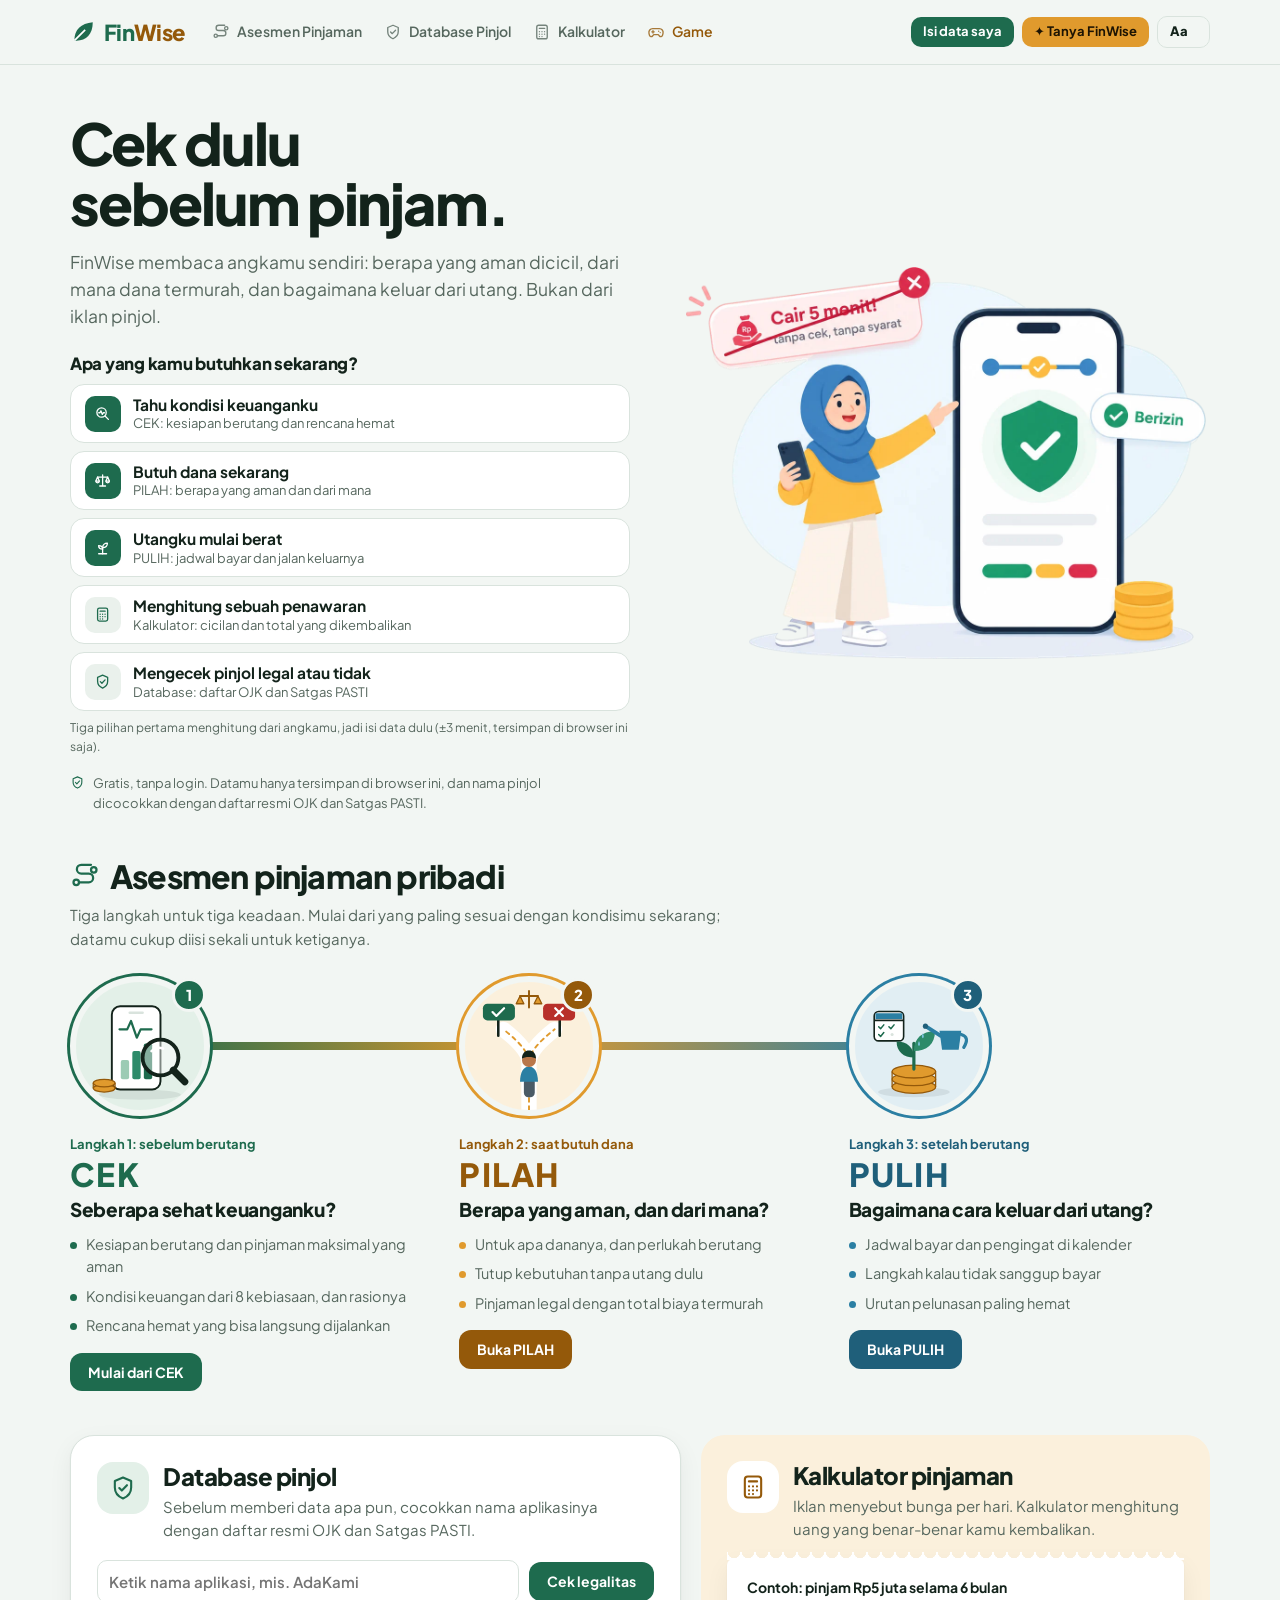
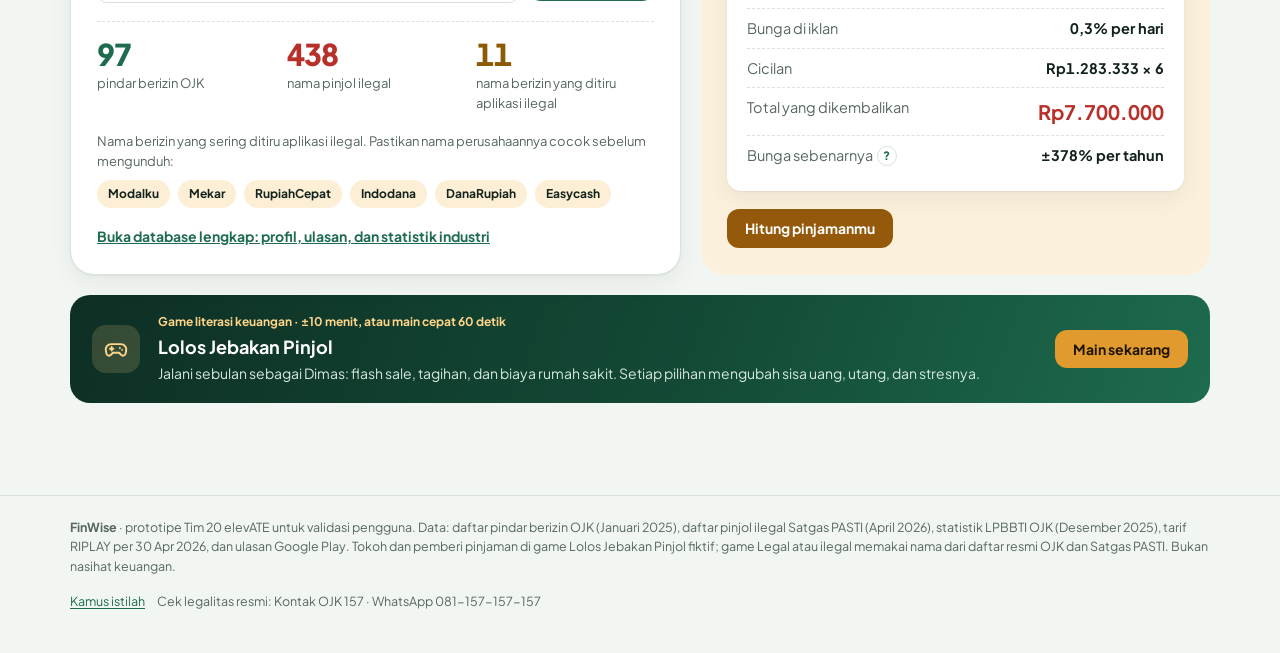
==== commit 1e309f85: "P2: intent question, lighter inner pages, monthly re-check, data export/import - Home asks 'Apa yang" ====
--- a/docs/index.html
+++ b/docs/index.html
@@ -427,17 +427,18 @@
 @media (max-width:1100px){.top .wrap{flex-wrap:wrap}.mainnav{order:3;flex-basis:100%;flex-wrap:nowrap;overflow-x:auto;padding-bottom:4px}.who{margin-left:auto}}
 .userchip{display:inline-flex;align-items:center;gap:8px;text-decoration:none;color:var(--ink);font-weight:700;font-size:.84rem;border:1px solid var(--line);border-radius:999px;padding:4px 10px 4px 4px;background:var(--card)}
 .avatar.sm{width:28px;height:28px;font-size:.8rem;background:var(--green);color:#fff;border-radius:50%;display:grid;place-items:center;font-weight:800}
-.pbanner{display:flex;justify-content:space-between;align-items:flex-end;gap:20px;flex-wrap:wrap;border-radius:22px;padding:26px 28px;margin-bottom:18px;color:#fff;background:linear-gradient(120deg,#134A36,#1E6B4E 60%,#2E8B6A)}
-.pbanner.amber{background:linear-gradient(120deg,#5c3a06,#8C5A07 55%,#B9781A)}
-.pbanner.deep{background:linear-gradient(120deg,#0e2f24,#134A36 60%,#1E6B4E)}
-.pbanner.pulih{background:linear-gradient(120deg,#0d2c3a,#1F5F7A 58%,#2B7FA3)}
-.pbanner .eyebrow{font-weight:800;font-size:.78rem;letter-spacing:.08em;color:#FFD58A}
-.pbanner h1{color:#fff;font-size:clamp(1.6rem,3.2vw,2.3rem);margin-top:6px}
-.pbanner p{color:rgba(255,255,255,.86);max-width:62ch;margin-top:6px}
+/* inner-page head: light like the home page, coloured by the step it belongs to */
+.pbanner{--tone:var(--green);--tone-tint:var(--green-tint);display:flex;justify-content:space-between;align-items:center;gap:16px 20px;flex-wrap:wrap;border-radius:20px;padding:18px 22px;margin-bottom:16px;color:var(--ink);background:linear-gradient(100deg,var(--tone-tint),var(--card) 62%);border:1px solid var(--line);border-left:6px solid var(--tone)}
+.pbanner.amber{--tone:var(--amber);--tone-tint:var(--amber-tint)}
+.pbanner.deep{--tone:var(--deep);--tone-tint:var(--deep-tint)}
+.pbanner.pulih{--tone:var(--pulih);--tone-tint:var(--pulih-tint)}
+.pbanner .eyebrow{font-weight:800;font-size:.75rem;letter-spacing:.06em;color:var(--tone)}
+.pbanner h1{color:var(--ink);font-size:clamp(1.45rem,2.6vw,1.95rem);margin-top:4px}
+.pbanner p{color:var(--muted);max-width:62ch;margin-top:4px}
 .pbanner h1:focus{outline:none}
-.pbchip{display:flex;align-items:center;gap:10px;background:rgba(255,255,255,.12);border:1px solid rgba(255,255,255,.25);border-radius:16px;padding:10px 12px;color:#fff}
-.pbchip .tiny{color:rgba(255,255,255,.8)} .pbchip .btn.ghost{color:#fff;border-color:rgba(255,255,255,.4)}
-.pbchip .avatar.sm{background:#FFD58A;color:#1d1403}
+.pbchip{display:flex;align-items:center;gap:10px;background:var(--card);border:1px solid var(--line);border-radius:16px;padding:10px 12px;color:var(--ink)}
+.pbchip .tiny{color:var(--muted)}
+.pbchip .avatar.sm{background:var(--tone,var(--green));color:var(--card)}
 .secnav{position:sticky;top:64px;z-index:12;display:flex;gap:6px;overflow-x:auto;background:color-mix(in srgb,var(--paper) 92%,transparent);backdrop-filter:blur(8px);padding:8px 0;margin-bottom:6px;border-bottom:1px solid var(--line)}
 .secnav button{flex:none;display:inline-flex;align-items:center;gap:6px;border:1px solid var(--line);background:var(--card);border-radius:999px;padding:6px 12px 6px 6px;font-weight:700;font-size:.8rem;cursor:pointer;color:var(--ink)}
 .secnav button span{width:20px;height:20px;border-radius:50%;display:grid;place-items:center;background:var(--green);color:#fff;font-size:.7rem}
@@ -470,7 +471,7 @@
 .qbtn{width:20px;height:20px;min-width:20px;border-radius:50%;border:1px solid var(--line);background:var(--card);color:var(--green);font-weight:800;font-size:.72rem;line-height:1;cursor:pointer;display:inline-grid;place-items:center;padding:0;position:relative}
 .qbtn::after{content:"";position:absolute;inset:-4px}
 .qbtn:hover{background:var(--green);color:#fff;border-color:var(--green)}
-.pbanner .qbtn,.aicard .qbtn,.sumcard .qbtn,.scorecard .qbtn{background:rgba(255,255,255,.15);color:#fff;border-color:rgba(255,255,255,.4)}
+.aicard .qbtn,.sumcard .qbtn,.scorecard .qbtn{background:rgba(255,255,255,.15);color:#fff;border-color:rgba(255,255,255,.4)}
 .btn.light{color:#fff;border-color:rgba(255,255,255,.35)}
 .badge-ojk{display:inline-flex;gap:6px;align-items:center;background:var(--green-tint);color:var(--green);font-weight:700;font-size:.8rem;border-radius:999px;padding:5px 12px;margin-bottom:12px}
 .big-btn{padding:14px 22px;font-size:.98rem;border-radius:14px}
@@ -728,6 +729,46 @@
 .qg-last{border-radius:12px;padding:10px 12px}.qg-last.ok{background:var(--green-tint)}.qg-last.no{background:var(--danger-tint)}
 .qg-wrong{margin:8px 0 0;padding-left:18px;display:flex;flex-direction:column;gap:4px}
 @media (max-width:560px){.sb-days{flex-wrap:nowrap;gap:4px}.sb-days li{flex:1 1 0;min-width:0;padding:5px 2px;font-size:.95rem}}
+/* home: what do you need right now? */
+.intent{margin:4px 0 0;max-width:560px}
+.intent-q{font-size:1.05rem;margin-bottom:10px}
+.intent-opts{list-style:none;margin:0 0 8px;padding:0;display:grid;gap:8px}
+.int{display:flex;gap:12px;align-items:center;padding:10px 14px;border:1.5px solid var(--line);border-radius:14px;background:var(--card);color:var(--ink);text-decoration:none}
+.int:hover{border-color:var(--green);background:var(--green-tint)}
+.int-ico{flex:none;width:36px;height:36px;border-radius:10px;display:grid;place-items:center;background:var(--soft);color:var(--green)}
+.int-a .int-ico{background:var(--green);color:var(--card)}
+.int-t{display:flex;flex-direction:column;line-height:1.3}.int-t b{font-size:.9688rem}.int-t small{font-size:.8125rem;color:var(--muted)}
+/* P2: collapsible detail, sticky mobile summary, lighter banners */
+details.more{margin-top:10px;border-top:1px solid var(--line);padding-top:8px}
+details.more > summary{cursor:pointer;font-weight:700;font-size:.875rem;color:var(--green);padding:4px 0;list-style-position:outside}
+details.more > summary:focus-visible{outline:3px solid var(--amber-strong);outline-offset:2px;border-radius:6px}
+details.more[open] > summary{margin-bottom:6px}
+.msum{display:none}
+@media (max-width:700px){
+  .msum{display:block;border-top:1px solid var(--line);background:var(--card)}
+  .msum .wrap{display:flex;align-items:center;gap:10px;min-height:32px;font-size:.78rem;white-space:nowrap;overflow:hidden}
+  .msum .ready-dot{margin:0;flex:none}
+  .msum b{font-weight:800}
+  .msum span:not(.ready-dot){color:var(--muted)}
+  .msum .neg{color:var(--danger)!important;font-weight:700}
+  .userchip > span > .tiny{display:none}
+  .pb-right .pbchip{display:none}
+  .pbanner{padding:16px 18px;border-radius:18px;margin-bottom:14px}
+  .pbanner p{font-size:.875rem}
+}
+/* P2: monthly re-check and data file */
+.recheck{display:flex;gap:16px;justify-content:space-between;align-items:flex-start;flex-wrap:wrap;margin-top:14px;padding:16px 18px;border:1px dashed var(--line);border-radius:16px;background:var(--card)}
+.recheck > div:first-child{flex:1 1 320px}.recheck h3{font-size:1rem}
+.recheck ul{margin:6px 0 0;padding-left:18px;display:flex;flex-direction:column;gap:3px}
+.recheck-acts{display:flex;flex-wrap:wrap;gap:8px}
+.imp input:focus-visible + label{outline:3px solid var(--amber-strong);outline-offset:2px;border-radius:4px}
+/* P2 restyle: fewer boxes inside boxes */
+.prio{gap:0}
+.prio li{border:0;border-radius:0;background:none;padding:14px 0;border-top:1px solid var(--line)}
+.prio li:first-child{border-top:0;padding-top:4px}
+.panel .opt,.card .opt{background:var(--paper);border-color:transparent}
+.panel .opt.best,.card .opt.best{border-color:var(--safe)}
+.sec{margin-top:36px}
 </style>
 </head>
 <body>
@@ -1476,7 +1517,13 @@
       ${S.cap.team ? `<a href="#hasil" class="${on('hasil')}">Data validasi</a>` : ''}
     </nav>
     <div class="who">${blank ? '<a class="btn sm" href="#mulai">Isi data saya</a>' : `<a class="userchip" href="#mulai" data-act="wiz-edit" title="Ubah data"><span class="avatar sm" aria-hidden="true">${esc(displayName(p)[0])}</span><span>${esc(displayName(p))}<span class="ready-dot rd-${READY[readyOf(p).level].tone}" aria-hidden="true"></span><span class="tiny muted">${READY[readyOf(p).level].short}</span></span></a>`}<button class="btn sm amber" data-act="drawer" data-v="chat" aria-expanded="${!!S.drawer}">✦ Tanya FinWise</button>${sizeBtn()}</div>
-  </div>${journeyBar()}</header>`;
+  </div>${journeyBar()}${mobileSummary()}</header>`;
+}
+// phones only (CSS): the verdict and the one number that matters stay in view while scrolling
+function mobileSummary() {
+  if (!['cek', 'pilah', 'pulih', 'kalkulator'].includes(S.route) || needsSetup()) return '';
+  const p = P(), R = readyOf(p), RD = READY[R.level], sur = FW.surplus(p);
+  return `<div class="msum" aria-hidden="true"><div class="wrap"><span class="ready-dot rd-${RD.tone}"></span><b>${RD.short}</b>${R.level ? `<span>maks ${rps(R.max[6])}/6 bln</span>` : ''}<span class="${sur < 0 ? 'neg' : ''}">sisa ${rps(sur)}</span></div></div>`;
 }
 /* ---------- icons (24px line icons, inherit currentColor) ---------- */
 const ICONS = {
@@ -1493,9 +1540,9 @@
 const ico = (k, cls = '') => `<svg class="ico ${cls}" viewBox="0 0 24 24" fill="none" stroke="currentColor" stroke-width="1.8" stroke-linecap="round" stroke-linejoin="round" aria-hidden="true" focusable="false">${ICONS[k] || ''}</svg>`;
 /* the three steps of the personal loan assessment, shared by the home page and the step bar */
 const STEPS = [
-  { r: 'cek', name: 'CEK', when: 'Sebelum berutang', q: 'Seberapa sehat keuanganku?', gets: ['Skor kesehatan keuangan dari 8 kebiasaan', 'Rasio keuanganmu dibanding patokan umum', 'Rencana hemat yang bisa langsung dijalankan'] },
-  { r: 'pilah', name: 'PILAH', when: 'Saat butuh dana', q: 'Berapa yang aman, dan dari mana?', gets: ['Batas cicilan baru yang aman untukmu', 'Tutup kebutuhan tanpa utang dulu', '3 pinjaman legal yang paling cocok'] },
-  { r: 'pulih', name: 'PULIH', when: 'Setelah berutang', q: 'Bagaimana cara keluar dari utang?', gets: ['Jadwal bayar dan pengingat di kalender', 'Urutan pelunasan paling hemat', 'Cek dulu sebelum pinjam untuk bayar pinjaman'] },
+  { r: 'cek', name: 'CEK', when: 'Sebelum berutang', q: 'Seberapa sehat keuanganku?', gets: ['Kesiapan berutang dan pinjaman maksimal yang aman', 'Kondisi keuangan dari 8 kebiasaan, dan rasionya', 'Rencana hemat yang bisa langsung dijalankan'] },
+  { r: 'pilah', name: 'PILAH', when: 'Saat butuh dana', q: 'Berapa yang aman, dan dari mana?', gets: ['Untuk apa dananya, dan perlukah berutang', 'Tutup kebutuhan tanpa utang dulu', 'Pinjaman legal dengan total biaya termurah'] },
+  { r: 'pulih', name: 'PULIH', when: 'Setelah berutang', q: 'Bagaimana cara keluar dari utang?', gets: ['Jadwal bayar dan pengingat di kalender', 'Langkah kalau tidak sanggup bayar', 'Urutan pelunasan paling hemat'] },
 ];
 const JOURNEY_ROUTES = ['mulai', 'cek', 'pilah', 'pulih'];
 function journeyBar() {
@@ -1619,6 +1666,15 @@
     : p.loans.length ? `${p.loans.length} utang aktif, cicilan ${rps(h.ex)}/bulan` : 'Belum ada utang aktif';
   return `<p class="stop-you">${ico('check')}<span>${txt}</span></p>`;
 }
+// what the visitor came for decides where the first click goes; the three assessment steps need "Data saya" first
+const INTENTS = [
+  ['sehat', 'cek', 'Tahu kondisi keuanganku', 'CEK: kesiapan berutang dan rencana hemat'],
+  ['dana', 'pilah', 'Butuh dana sekarang', 'PILAH: berapa yang aman dan dari mana'],
+  ['utang', 'pulih', 'Utangku mulai berat', 'PULIH: jadwal bayar dan jalan keluarnya'],
+  ['hitung', 'calc', 'Menghitung sebuah penawaran', 'Kalkulator: cicilan dan total yang dikembalikan'],
+  ['legal', 'db', 'Mengecek pinjol legal atau tidak', 'Database: daftar OJK dan Satgas PASTI'],
+];
+const intentHref = (k, ready) => ({ sehat: ready ? '#cek' : '#mulai', dana: ready ? '#pilah' : '#mulai', utang: ready ? '#pulih' : '#mulai', hitung: '#kalkulator', legal: '#openspace' })[k];
 function vHome() {
   const ready = !needsSetup();
   const ex = FW.loan({ principal: 5e6, rate: 0.003, unit: 'day', months: 6 });
@@ -1626,7 +1682,9 @@
     <div class="hh-text">
       <h1 tabindex="-1">Cek dulu sebelum pinjam.</h1>
       <p class="lead">FinWise membaca angkamu sendiri: berapa yang aman dicicil, dari mana dana termurah, dan bagaimana keluar dari utang. Bukan dari iklan pinjol.</p>
-      <div class="row">${ready ? '<a class="btn big-btn" href="#cek">Lihat kondisi keuanganku</a>' : '<a class="btn big-btn" href="#mulai">Mulai asesmen (±3 menit)</a>'}<a class="btn ghost big-btn" href="#openspace">Cek legalitas pinjol</a></div>
+      <div class="intent" role="group" aria-labelledby="int-h"><h2 id="int-h" class="intent-q">Apa yang kamu butuhkan sekarang?</h2>
+        <ul class="intent-opts">${INTENTS.map(([k, ic, t, d], i) => `<li><a class="int${i < 3 ? ' int-a' : ''}" href="${intentHref(k, ready)}" data-act="intent" data-v="${k}"><span class="int-ico">${ico(ic)}</span><span class="int-t"><b>${t}</b><small>${d}</small></span></a></li>`).join('')}</ul>
+        ${ready ? '' : '<p class="tiny muted">Tiga pilihan pertama menghitung dari angkamu, jadi isi data dulu (±3 menit, tersimpan di browser ini saja).</p>'}</div>
       <p class="hh-note">${ico('db')}<span>Gratis, tanpa login. Datamu hanya tersimpan di browser ini, dan nama pinjol dicocokkan dengan daftar resmi OJK dan Satgas PASTI.</span></p>
     </div>
     ${HERO_IMG}
@@ -1751,12 +1809,13 @@
   p.loans.forEach(l => { const g = LOAN_TYPES.find(t => t[0] === l.type); if (l.rateIn == null) { l.rateMonthly = g ? g[2] : 0.02; l.rateGuess = true; } else { l.rateMonthly = l.rateIn; l.rateGuess = false; } l.outstanding = l.instalment * l.months; });
   p.setup = true; p.wstep = 4;
 }
+const INTENT_NEXT = { dana: 'Setelah selesai, kamu langsung dibawa ke PILAH untuk melihat berapa yang aman dipinjam.', utang: 'Setelah selesai, kamu langsung dibawa ke PULIH untuk mengatur utangmu.' };
 function vMulai() {
   const p = S.profiles.saya, w = S.wiz, k = Math.min(w.step, 4), err = w.errors;
   const errCount = Object.keys(err).length;
   const rpField = (path, val, label, ph = '0', extra = '') => `<label class="f">${label}${rpInput(fid(path), val, `data-sy="${path}" data-t="rpn" placeholder="${ph}"${err[path] ? ` aria-invalid="true" aria-describedby="${fid(path)}-err"` : ''} ${extra}`)}${fErr(path)}</label>`;
-  const head = `<div class="phead"><div><div class="eyebrow e-cek">DATA SAYA · LANGKAH ${k + 1} DARI ${WSTEPS.length}</div><h1 tabindex="-1">${p.setup ? 'Ubah datamu' : 'Isi datamu, mulai dari nol'}</h1><p>Semua kolom kosong dan tidak ada jawaban yang dipilihkan. Tidak tahu angka pastinya? Pakai perkiraan rata-rata 3 bulan terakhir.</p></div>
-    <div class="note small" style="max-width:340px"><b>Privasi:</b> data ini hanya tersimpan di browser ini dan tidak dikirim ke mana pun. ${w.confirmWipe ? `<span class="row" style="margin-top:6px"><button class="btn danger sm" data-act="wiz-wipe" data-v="2">Ya, hapus semua</button><button class="btn ghost sm" data-act="wiz-wipe" data-v="0">Batal</button></span>` : `<button class="linkbtn" data-act="wiz-wipe" data-v="1">Hapus semua data saya</button>`}</div></div>
+  const head = `<div class="phead"><div><div class="eyebrow e-cek">DATA SAYA · LANGKAH ${k + 1} DARI ${WSTEPS.length}</div><h1 tabindex="-1">${p.setup ? 'Ubah datamu' : 'Isi datamu, mulai dari nol'}</h1><p>Semua kolom kosong dan tidak ada jawaban yang dipilihkan. Tidak tahu angka pastinya? Pakai perkiraan rata-rata 3 bulan terakhir.</p>${INTENT_NEXT[S.intent] ? `<p class="small" style="margin-top:6px"><b>${INTENT_NEXT[S.intent]}</b></p>` : ''}</div>
+    <div class="note small" style="max-width:340px"><b>Privasi:</b> data ini hanya tersimpan di browser ini dan tidak dikirim ke mana pun. ${importBtn()} ${w.confirmWipe ? `<span class="row" style="margin-top:6px"><button class="btn danger sm" data-act="wiz-wipe" data-v="2">Ya, hapus semua</button><button class="btn ghost sm" data-act="wiz-wipe" data-v="0">Batal</button></span>` : `<button class="linkbtn" data-act="wiz-wipe" data-v="1">Hapus semua data saya</button>`}</div></div>
    <div class="wprog" aria-hidden="true"><i style="width:${((k + (p.setup ? 1 : 0)) / WSTEPS.length * 100).toFixed(0)}%"></i></div>
    <ol class="wsteps" aria-label="Langkah pengisian">${WSTEPS.map((t, i) => `<li class="${i === k ? 'on' : i < k ? 'done' : ''}" ${i === k ? 'aria-current="step"' : ''}>${i < k || p.setup ? `<button class="linkbtn" data-act="wiz-goto" data-v="${i}">${i + 1}. ${t}</button>` : `<span>${i + 1}. ${t}</span>`}</li>`).join('')}</ol>
    ${errCount ? `<div class="note danger" role="alert" id="wiz-errors" tabindex="-1" style="margin-bottom:14px"><b>Ada ${errCount} isian yang perlu dilengkapi.</b> ${err._step ? esc(err._step) : 'Lihat tanda merah di bawah.'}</div>` : ''}`;
@@ -1831,8 +1890,10 @@
   p.name = p.nick || 'Kamu'; syncSpending(p); p.family = p.familyAns ? (p.family || 0) : 0; if (p.onTimeAns) p.onTime = p.onTimeAns !== 'tidak';
   p.loans.forEach(l => { const g = LOAN_TYPES.find(t => t[0] === l.type); l.rateMonthly = l.rateIn != null ? l.rateIn : (g ? g[2] : 0.02); l.rateGuess = l.rateIn == null; l.outstanding = (l.instalment || 0) * (l.months || 0); });
 }
+// moving "Data saya" from another device: a visually hidden file input behind a button-styled label
+const importBtn = () => `<span class="imp"><input type="file" id="imp-json" class="sr" accept=".json,application/json" data-act-change="import-json"><label for="imp-json" class="linkbtn">Pakai data dari file</label></span>`;
 function vNeedSetup() {
-  return banner({ tone: 'green', eyebrow: 'MULAI DARI SINI', title: 'Isi datamu dulu', sub: 'Halaman ini menghitung dari angkamu sendiri. Semua kolom mulai kosong dan tidak ada jawaban yang dipilihkan; butuh sekitar 3 menit.', right: '<a class="btn amber big-btn" href="#mulai">Isi data saya</a>' })
+  return banner({ tone: 'green', eyebrow: 'MULAI DARI SINI', title: 'Isi datamu dulu', sub: 'Halaman ini menghitung dari angkamu sendiri. Semua kolom mulai kosong dan tidak ada jawaban yang dipilihkan; butuh sekitar 3 menit.', right: `<div class="stack" style="gap:8px;align-items:flex-end"><a class="btn amber big-btn" href="#mulai">Isi data saya</a><span class="tiny">Sudah punya file data FinWise? ${importBtn()}</span></div>` })
    + `<div class="grid g3" style="margin-top:4px">${[['Privat', 'Data hanya tersimpan di browser ini. Bisa dihapus kapan saja.'], ['Mulai kosong', 'Tidak ada angka contoh. Boleh pakai perkiraan rata-rata 3 bulan.'], ['Langsung ada hasil', 'Setelah selesai, kamu dapat kesimpulan, rasio keuangan, dan rencana.']].map(([t, d]) => `<div class="panel"><b>${t}</b><p class="small muted" style="margin-top:4px">${d}</p></div>`).join('')}</div>`;
 }
 
@@ -1947,9 +2008,76 @@
     if (d > 0) out.push({ t: a.title, txt: `sisa uang +${rps(d)} per bulan → ${R1.max[6] > 0 ? `pinjaman maksimal aman ${rps(R1.max[6])}` : `sisa uangmu jadi ${rp(FW.surplus(q), { plus: true })}`}${R1.level > R0.level ? `, naik ke "${READY[R1.level].name}"` : ''}`, up: R1.level > R0.level });
   });
   const ending = [...p.loans].filter(l => l.months <= 12).sort((a, b) => a.months - b.months)[0];
-  if (ending) { const q = clone(p); q.loans = q.loans.filter(l => l.id !== ending.id); const R1 = FW.readiness(q); out.push({ t: `${ending.name} lunas dalam ${ending.months} bulan`, txt: `cicilan ${rps(ending.instalment)} jadi sisa uang${R1.level > R0.level ? `, naik ke "${READY[R1.level].name}"` : ''}`, up: R1.level > R0.level }); }
+  if (ending) { const q = clone(p); q.loans = q.loans.filter(l => l.id !== ending.id); const R1 = FW.readiness(q); out.push({ t: `${ending.name} lunas dalam ${ending.months} bulan`, txt: `cicilan ${rps(ending.instalment)} per bulan kembali jadi sisa uang → pinjaman maksimal aman ${rps(R1.max[6])}${R1.level > R0.level ? `, naik ke "${READY[R1.level].name}"` : ''}`, up: R1.level > R0.level }); }
   if (R0.efM < 1 && R0.level >= 1) { const f = facts(p), gap = Math.max(0, f.out - (p.emergencyFund || 0)), per = Math.max(f.sur, FW.surplus(applyPlan(base))); out.push({ t: 'Dana darurat 1 bulan pengeluaran', txt: `kurang ${rps(gap)}${per > 0 ? `; dengan ${rps(per)} per bulan tercapai ±${Math.ceil(gap / per)} bulan` : ''}`, up: true }); }
   return out.sort((a, b) => b.up - a.up).slice(0, 3);
+}
+/* ================= monthly re-check and moving "Data saya" between devices =================
+   A small snapshot is kept in this browser each time the data is saved, so CEK can say what changed since
+   the last check. Export writes the data to a JSON file; import reads it back after checking its shape. */
+const HIST_MAX = 24;
+const dayKey = d => new Date(d).toISOString().slice(0, 10);
+function snapshot(p) {
+  const R = FW.readiness(p), H = FW.health(p);
+  return { at: new Date().toISOString(), level: R.level, score: H.total, sur: Math.round(FW.surplus(p)), dsr: +FW.headroom(p).dsrNow.toFixed(4), max6: R.max[6], ef: p.emergencyFund || 0 };
+}
+function histGet() { const h = store.get('history'); return Array.isArray(h) ? h.filter(x => x && typeof x.at === 'string') : []; }
+function recordCheck(p) {
+  try {
+    const h = histGet(), s = snapshot(p), today = dayKey(s.at);
+    const keep = h.filter(x => dayKey(x.at) !== today); keep.push(s);
+    store.set('history', keep.slice(-HIST_MAX));
+  } catch {}
+}
+// the latest snapshot from an earlier day: today's own save is not a "previous check"
+function prevCheck() { const today = dayKey(Date.now()); return histGet().filter(x => dayKey(x.at) < today).pop() || null; }
+const daysSince = iso => iso ? Math.floor((Date.now() - new Date(iso).getTime()) / 864e5) : null;
+function recheckCard(p) {
+  const prev = prevCheck(), now = snapshot(p), age = daysSince(p.updatedAt);
+  const d = (a, b, f) => b === a ? 'tetap' : `${f(a)} → <b>${f(b)}</b>`;
+  const lines = prev ? [
+    `Kesiapan berutang: ${prev.level === now.level ? `tetap <b>${READY[now.level].name}</b>` : `${READY[prev.level].name} → <b>${READY[now.level].name}</b>`}`,
+    `Kondisi keuangan: ${d(prev.score, now.score, x => x + '/100')}`,
+    `Sisa uang per bulan: ${d(prev.sur, now.sur, x => rp(x, { plus: true }))}`,
+    `Pinjaman maksimal yang aman (6 bln): ${d(prev.max6, now.max6, rp)}`,
+  ] : [];
+  return `<div class="recheck">
+    <div><h3>${prev ? `Dibanding cek ${dateID(dayKey(prev.at))}` : 'Cek ulang tiap bulan'}</h3>
+     ${prev ? `<ul class="small">${lines.map(x => `<li>${x}</li>`).join('')}</ul>` : '<p class="small muted">Perbarui datamu setelah gajian bulan depan. FinWise akan menunjukkan apa yang berubah: kesiapan, kondisi, sisa uang, dan pinjaman maksimal yang aman.</p>'}
+     ${age != null && age > 30 ? `<p class="small" style="margin-top:6px"><b>Datamu terakhir diperbarui ${age} hari lalu.</b> Angka di halaman ini memakai data itu.</p>` : ''}</div>
+    <div class="recheck-acts"><a class="btn sm" href="#mulai" data-act="wiz-edit">Perbarui data</a><a class="btn sm ghost" href="${recheckLink((p.incomes[0] || {}).payday)}" target="_blank" rel="noopener noreferrer">Pengingat bulan depan<span class="sr"> di Google Calendar (tab baru)</span></a><button class="btn sm ghost" data-act="export-data">Unduh data (.json)</button></div>
+   </div>`;
+}
+function exportData() {
+  const p = S.profiles.saya, body = { app: 'FinWise', kind: 'data-saya', v: 1, exportedAt: new Date().toISOString(), profile: p, history: histGet() };
+  const url = URL.createObjectURL(new Blob([JSON.stringify(body, null, 2)], { type: 'application/json' }));
+  const a = document.createElement('a'); a.href = url; a.download = `finwise-data-saya-${dayKey(Date.now())}.json`; document.body.appendChild(a); a.click(); a.remove();
+  setTimeout(() => URL.revokeObjectURL(url), 1000);
+  toast('File data tersimpan di folder unduhan');
+}
+// only plain data of a bounded size survives: no functions, no prototype keys, short strings, short lists
+function plainData(x, depth = 0) {
+  if (x === null || typeof x === 'boolean') return x;
+  if (typeof x === 'number') return Number.isFinite(x) ? x : null;
+  if (typeof x === 'string') return x.slice(0, 200);
+  if (depth > 5) return null;
+  if (Array.isArray(x)) return x.slice(0, 40).map(v => plainData(v, depth + 1));
+  if (typeof x === 'object') { const o = {}; Object.keys(x).slice(0, 80).forEach(k => { if (!['__proto__', 'constructor', 'prototype'].includes(k)) o[k] = plainData(x[k], depth + 1); }); return o; }
+  return null;
+}
+function importProfile(text) {
+  const raw = JSON.parse(text), src = raw && raw.app === 'FinWise' ? raw.profile : raw;
+  const p = plainData(src);
+  if (!p || p.id !== 'saya' || !Array.isArray(p.incomes) || !Array.isArray(p.items) || !Array.isArray(p.loans)) throw new Error('shape');
+  p.incomes.forEach(r => { r.label = typeof r.label === 'string' ? r.label : ''; });
+  p.items.forEach(c => { c.name = typeof c.name === 'string' ? c.name : 'Pos'; });
+  p.loans.forEach(l => { l.name = typeof l.name === 'string' ? l.name : 'Pinjaman'; });
+  const m = migrateSaya({ ...blankSaya(), ...p, v: 3 });
+  wizFinalize(m);
+  FW.readiness(m); // throws if the numbers cannot be computed
+  if (!(FW.income(m) > 0)) throw new Error('income');
+  const hist = raw && Array.isArray(raw.history) ? plainData(raw.history).filter(x => x && typeof x.at === 'string' && Number.isFinite(x.level)) : [];
+  return { m, hist };
 }
 /* ================= CEK ================= */
 // The FinWise plan is a list of concrete actions. Only actions the user keeps switched on change the "after" numbers,
@@ -1970,7 +2098,7 @@
   acts.push({ id: 'plan', title: 'Jalankan sebagai rencana bulanan', desc: 'Rencana tertulis dengan target bulanan, ditinjau setiap gajian.', apply: p => { p.plan = true; } });
   if (base.slik === 'tidaktahu') acts.push(saya ? { id: 'slik', todo: true, title: 'Cek SLIK gratis di iDebKu OJK', desc: 'Skor baru berubah setelah kamu tahu hasilnya. Perbarui jawabanmu di data setelah mengecek.', href: '#mulai', act: 'wiz-edit', v: 4, cta: 'Perbarui data' } : { id: 'slik', title: 'Cek SLIK gratis di iDebKu OJK', desc: 'Di contoh ini hasilnya: belum punya riwayat kredit.', apply: p => { p.slik = 'kosong'; } });
   if (base.insurance === false) acts.push({ id: 'bpjs', todo: true, title: 'Daftar BPJS Kesehatan', desc: 'Biaya berobat adalah alasan paling umum orang meminjam mendadak.' });
-  if (f.dsr > 0.3) acts.push({ id: 'debt', todo: true, title: 'Rapikan cicilan di PULIH', desc: `Rasio cicilanmu ${pct(f.dsr, 0)}, di atas batas aman 30%.`, href: '#pulih', cta: 'Buka PULIH' });
+  if (f.dsr > 0.3) acts.push({ id: 'debt', todo: true, title: 'Rapikan cicilan di PULIH', desc: `Porsi cicilanmu ${pct(f.dsr, 0)}, di atas batas aman 30%.`, href: '#pulih', cta: 'Buka PULIH' });
   return acts;
 }
 function applyPlan(base, acts = planActions(base)) {
@@ -1995,7 +2123,7 @@
      <div class="stack small" style="gap:6px;margin-top:8px">
       <div class="row between"><span>Sisa uang per bulan</span><span class="num">${rp(FW.surplus(base), { plus: true })} → <b>${rp(FW.surplus(after), { plus: true })}</b></span></div>
       <div class="row between"><span>Kesiapan berutang</span><span>${READY[FW.readiness(base).level].short} → <b>${READY[FW.readiness(after).level].short}</b></span></div>
-      <div class="row between"><span>Pinjaman maksimal aman (6 bln)</span><span class="num">${rp(FW.maxSafeLoan(base, 6))} → <b>${rp(FW.maxSafeLoan(after, 6))}</b></span></div>
+      <div class="row between"><span>Pinjaman maksimal yang aman (6 bln)</span><span class="num">${rp(FW.maxSafeLoan(base, 6))} → <b>${rp(FW.maxSafeLoan(after, 6))}</b></span></div>
       <div class="row between"><span>Disisihkan per bulan</span><span class="num">${rp(base.savingMonthly || 0)} → <b>${rp(after.savingMonthly || 0)}</b></span></div>
       <div class="row between"><span>Kondisi keuangan</span><span class="num">${hb.total} → <b>${ha.total}</b> (${ha.status})</span></div>
      </div>
@@ -2056,18 +2184,21 @@
       <div class="row" style="margin-top:10px"><button class="btn sm amber" data-act="drawer" data-v="chat">✦ Tanya lebih lanjut</button><button class="btn sm ghost light no-print" data-act="print">Simpan PDF</button></div>
       <p class="tiny" style="margin-top:8px;opacity:.75">${S.cap.sample ? 'AI hanya menjelaskan; semua angka dari mesin hitung FinWise.' : 'Disusun dari aturan FinWise.'}</p></div>
     </div>
+    ${recheckCard(p)}
     ${f.total ? `<div class="note amber" style="margin-top:14px"><b>Mau insight yang lebih dalam?</b> Kamu baru mengisi total pengeluaran. <a href="#mulai" data-act="wiz-edit" data-v="2" data-mode="rinci">Rinci per pos (±2 menit)</a> supaya FinWise bisa menunjukkan pos paling boros dan batas hemat per pos.</div>` : ''}
    </section>
-   <section class="sec">${secHead(2, 's2', 'Analisis kesehatan finansial', 'Rasio keuangan rumah tangga dibanding patokan umum, dan rincian skor kesehatanmu.')}
+   <section class="sec">${secHead(2, 's2', 'Rasio dan kondisi keuangan', 'Rasio keuangan rumah tangga dibanding patokan umum, dan rincian skor kondisi keuanganmu.')}
     <div class="grid g-side" style="align-items:start">
      <div class="panel"><h3>Rasio keuanganmu</h3>
-      <ul class="ratios">${rs.map(r => `<li><div class="r-top"><span class="r-name">${term(r.t, r.k)}</span><b class="num" style="color:var(--${r.s})">${esc(r.show)}</b></div>
+      <p class="small muted" style="margin-top:4px">${(n => n ? `${n} dari ${rs.length} rasio di luar patokan. Mulai dari yang ini:` : `Semua ${rs.length} rasio dalam patokan.`)(rs.filter(r => r.s !== 'safe').length)}</p>
+      ${(row => { const bad = rs.filter(r => r.s !== 'safe'), good = rs.filter(r => r.s === 'safe');
+        return `${bad.length ? `<ul class="ratios">${bad.map(row).join('')}</ul>` : ''}${good.length ? `<details class="more"${bad.length ? '' : ' open'}><summary>${bad.length ? `Lihat ${good.length} rasio yang sudah dalam patokan` : 'Lihat semua rasio'}</summary><ul class="ratios">${good.map(row).join('')}</ul></details>` : ''}`; })(r => `<li><div class="r-top"><span class="r-name">${term(r.t, r.k)}</span><b class="num" style="color:var(--${r.s})">${esc(r.show)}</b></div>
         <div class="bar" aria-hidden="true"><i style="width:${Math.min(100, Math.max(3, (r.t === 'Rasio likuiditas' ? r.v / Math.max(1, f.efTarget) : r.t === 'Daya tahan uang' ? r.v : Math.abs(r.v)) * 100)).toFixed(0)}%;background:var(--${r.s})"></i></div>
-        <div class="r-meta tiny"><span>${esc(r.f)}</span><span>patokan <b>${esc(r.bench)}</b> ${{ safe: '<span class="pill z-safe">Baik</span>', stretch: '<span class="pill z-stretch">Perlu perhatian</span>', danger: '<span class="pill z-danger">Bermasalah</span>' }[r.s]}</span></div>${r.note ? `<div class="tiny muted">${esc(r.note)}</div>` : ''}</li>`).join('')}</ul>
+        <div class="r-meta tiny"><span>${esc(r.f)}</span><span>patokan <b>${esc(r.bench)}</b> ${{ safe: '<span class="pill z-safe">Baik</span>', stretch: '<span class="pill z-stretch">Perlu perhatian</span>', danger: '<span class="pill z-danger">Bermasalah</span>' }[r.s]}</span></div>${r.note ? `<div class="tiny muted">${esc(r.note)}</div>` : ''}</li>`)}
       <p class="tiny muted" style="margin-top:8px">Patokan dari pedoman 50/30/20 dan rasio keuangan rumah tangga (Greninger dkk., 1996). Tekan “?” untuk penjelasan singkat.</p></div>
      <div class="panel"><h3>Rincian ${term('Kondisi keuangan', 'kondisi keuangan')}</h3>
       <p class="small muted" style="margin-top:4px">8 kebiasaan × 12,5 poin. Paling menahan skormu: <b style="color:var(--ink)">${esc(hs.weakest.label)}</b>.</p>
-      <div class="stack" style="margin-top:12px;gap:10px">${pillars.map(pl => `<div><div class="lab">${pname[pl]}</div>${hs.ind.filter(i => i.pillar === pl).map(i => `<div class="row between tiny" style="margin-top:4px;flex-wrap:nowrap"><span>${esc(i.label)}</span><b class="num">${i.points.toLocaleString('id-ID', { minimumFractionDigits: 1, maximumFractionDigits: 1 })}/12,5</b></div><div class="bar" aria-hidden="true"><i style="width:${Math.max(2, i.score * 100)}%;background:${i.score >= 1 ? 'var(--safe)' : i.score > 0 ? 'var(--stretch)' : 'var(--danger)'}"></i></div>`).join('')}</div>`).join('')}</div></div>
+      <details class="more"><summary>Lihat rincian 8 kebiasaan</summary><div class="stack" style="margin-top:12px;gap:10px">${pillars.map(pl => `<div><div class="lab">${pname[pl]}</div>${hs.ind.filter(i => i.pillar === pl).map(i => `<div class="row between tiny" style="margin-top:4px;flex-wrap:nowrap"><span>${esc(i.label)}</span><b class="num">${i.points.toLocaleString('id-ID', { minimumFractionDigits: 1, maximumFractionDigits: 1 })}/12,5</b></div><div class="bar" aria-hidden="true"><i style="width:${Math.max(2, i.score * 100)}%;background:${i.score >= 1 ? 'var(--safe)' : i.score > 0 ? 'var(--stretch)' : 'var(--danger)'}"></i></div>`).join('')}</div>`).join('')}</div></details></div>
     </div>
    </section>
    <section class="sec">${secHead(3, 's3', 'Ke mana uangmu pergi', 'Pemasukan, pengeluaran, dan kapan uangmu menipis dalam sebulan.')}
@@ -2099,7 +2230,7 @@
        <label class="f">Bunga (%)<input class="in num" id="o-rate" inputmode="decimal" value="${off.rate == null ? '' : (off.rate * 100).toLocaleString('id-ID', { maximumFractionDigits: 3 })}" placeholder="mis. 3" data-k="cek.offer.rate" data-t="pctn"></label>
        <label class="f">Satuan<select class="in" id="o-unit" data-k="cek.offer.unit" data-t="text"><option value="month" ${off.unit === 'month' ? 'selected' : ''}>% per bulan</option><option value="day" ${off.unit === 'day' ? 'selected' : ''}>% per hari</option></select></label>
       </div>
-      ${offReady ? `<dl class="kv" style="margin-top:12px"><div><dt>Cicilan per bulan</dt><dd>${rp(L.inst)}</dd></div><div><dt>Total dibayar</dt><dd>${rp(L.repay + L.fee)}</dd></div><div><dt>${term('Bunga efektif', 'Bunga sebenarnya per tahun')}</dt><dd>${pct(L.ear, 0)}</dd></div><div><dt>Sisa uangmu setelahnya</dt><dd style="color:${zO.left < 0 ? 'var(--danger)' : 'var(--safe)'}">${rp(zO.left, { plus: true })} ${zpill(zO.zone)}</dd></div></dl>
+      ${offReady ? `<dl class="kv" style="margin-top:12px"><div><dt>Cicilan per bulan</dt><dd>${rp(L.inst)}</dd></div><div><dt>Total dikembalikan</dt><dd>${rp(L.repay + L.fee)}</dd></div><div><dt>${term('Bunga efektif', 'Bunga sebenarnya per tahun')}</dt><dd>${pct(L.ear, 0)}</dd></div><div><dt>Sisa uangmu setelahnya</dt><dd style="color:${zO.left < 0 ? 'var(--danger)' : 'var(--safe)'}">${rp(zO.left, { plus: true })} ${zpill(zO.zone)}</dd></div></dl>
        ${zO.zone === 'danger' ? `<div class="note danger small" style="margin-top:10px">Penawaran ini membuat arus kasmu minus atau porsi cicilanmu di atas 40%. Untuk kebutuhan mendesak, coba <a href="#pilah" data-act="to-pilah" data-amount="${off.amount}">tangga dana di PILAH</a>.</div>` : zO.zone === 'stretch' ? '<div class="note amber small" style="margin-top:10px">Masih bisa dibayar, tapi mepet. Pertimbangkan menabung dulu.</div>' : '<div class="note safe small" style="margin-top:10px">Masih dalam batas aman.</div>'}` : '<p class="small muted" style="margin-top:10px">Isi harga, tenor, dan bunga untuk melihat cicilan dan bunga sebenarnya. Mau versi lengkap dengan slider? <a href="#kalkulator">Buka kalkulator</a>.</p>'}</div>
      <div class="panel"><h3>Tujuan tanpa utang</h3>
       <div class="grid g2" style="margin-top:10px"><label class="f">Tujuan<input class="in" id="g-label" value="${esc(st.goal.label)}" placeholder="mis. Laptop, dana darurat" data-k="cek.goal.label" data-t="text"></label><label class="f">Target${rpInput('g-amount', st.goal.amount, 'data-k="cek.goal.amount" data-t="rpn" placeholder="mis. 6.000.000"')}</label></div>
@@ -2166,9 +2297,9 @@
   const zi = z ? { safe: 0, stretch: 1, danger: 2 }[z.zone] : null, R = blank ? null : FW.readiness(p);
   const advice = blank ? 'Isi datamu dulu supaya FinWise bisa menilai apakah cicilan ini aman untukmu.'
     : R.level === 0 ? `Kesiapan berutangmu: belum bisa berutang. ${R.reasons[0]} Hitungan ini hanya gambaran; yang lebih aman sekarang adalah rencana tanpa utang.`
-    : z.zone === 'safe' ? `Cicilan ${rp(L.inst)} masih di bawah batas amanmu ${rp(h.ceiling)}. Rasio cicilanmu jadi ${pct(z.dsr, 0)}. Tetap bandingkan total biayanya di PILAH sebelum memilih pemberi pinjaman.`
-    : z.zone === 'stretch' ? `Cicilan ini melewati batas amanmu ${rp(h.ceiling)} (rasio cicilan ${pct(z.dsr, 0)}). Masih bisa dibayar, tapi sisa uangmu tinggal ${rp(z.left)} per bulan. Pertimbangkan alternatif di bawah.`
-    : `Cicilan ini membuat ${z.left < 0 ? `uangmu minus ${rp(-z.left)} per bulan` : `rasio cicilanmu ${pct(z.dsr, 0)}`}. Risiko telat bayar dan berutang lagi tinggi. Lihat alternatif yang lebih aman.`;
+    : z.zone === 'safe' ? `Cicilan ${rp(L.inst)} masih di bawah batas amanmu ${rp(h.ceiling)}. Porsi cicilanmu jadi ${pct(z.dsr, 0)}. Tetap bandingkan total biayanya di PILAH sebelum memilih pemberi pinjaman.`
+    : z.zone === 'stretch' ? `Cicilan ini melewati batas amanmu ${rp(h.ceiling)} (porsi cicilan ${pct(z.dsr, 0)}). Masih bisa dibayar, tapi sisa uangmu tinggal ${rp(z.left)} per bulan. Pertimbangkan alternatif di bawah.`
+    : `Cicilan ini membuat ${z.left < 0 ? `uangmu minus ${rp(-z.left)} per bulan` : `porsi cicilanmu ${pct(z.dsr, 0)}`}. Risiko telat bayar dan berutang lagi tinggi. Lihat alternatif yang lebih aman.`;
   const lateFee = c.lateOn && c.lateRate > 0 && c.lateDays > 0 ? Math.min(L.inst * c.lateRate * c.lateDays, N.amount) : null;
   const opts = blank ? [] : saferOptions(p, c, N), safeAmt = opts.find(o => o.set && o.set.amount)?.set.amount;
   const urgentOnly = R && R.level === 1 ? ' Kesiapanmu: hanya untuk darurat, jadi pinjam hanya untuk keperluan mendesak.' : '';
@@ -2831,11 +2962,11 @@
       <div class="row" style="margin-top:8px">${d.iso27001 ? '<span class="tag">ISO 27001</span>' : ''}${d.iso27701 ? '<span class="tag">ISO 27701</span>' : ''}${!d.iso27001 && !d.iso27701 ? '<span class="small muted">Belum ada sertifikasi ISO keamanan informasi yang tercatat.</span>' : ''}</div>
       ${d.perms ? `<p class="small" style="margin-top:10px">Aplikasi Android-nya mencantumkan <b>${d.perms.total} izin</b>, <b>${d.perms.high}</b> berisiko tinggi:</p><div class="row" style="margin-top:6px">${d.perms.groups.map(g => `<span class="pill ${CAMILAN.includes(g) ? 'z-safe' : 'z-danger'}">${esc(g)}${CAMILAN.includes(g) ? '' : '<span class="sr"> (di luar izin yang dibolehkan OJK)</span>'}</span>`).join('')}</div><p class="tiny muted" style="margin-top:6px">Aturan ${term('CAMILAN')}: hijau dibolehkan, merah di luar itu. Izin tercantum belum tentu aktif dipakai.</p>` : '<p class="small muted" style="margin-top:8px">Izin akses aplikasi untuk platform ini belum dipetakan.</p>'}</div>
      <div class="card"><div class="row between"><h3>Ulasan komunitas FinWise</h3><span class="tiny muted">${reviews.length} ulasan</span></div>
-      ${reviews.length ? reviews.map(r => `<div class="note small" style="margin-top:8px"><div class="row between"><b class="num">${r.amount ? rp(r.amount) : ''}${r.months ? ' · ' + r.months + ' bln' : ''}${r.paid ? ' · total bayar ' + rp(r.paid) : ''}</b><span class="tiny muted">Penagihan ${r.collection}/5 · transparansi ${r.fees}/5</span></div>${r.text ? `<div style="margin-top:4px">${esc(r.text)}</div>` : ''}</div>`).join('') : '<p class="small muted" style="margin-top:6px">Belum ada ulasan komunitas untuk platform ini.</p>'}
+      ${reviews.length ? reviews.map(r => `<div class="note small" style="margin-top:8px"><div class="row between"><b class="num">${r.amount ? rp(r.amount) : ''}${r.months ? ' · ' + r.months + ' bln' : ''}${r.paid ? ' · total dikembalikan ' + rp(r.paid) : ''}</b><span class="tiny muted">Penagihan ${r.collection}/5 · transparansi ${r.fees}/5</span></div>${r.text ? `<div style="margin-top:4px">${esc(r.text)}</div>` : ''}</div>`).join('') : '<p class="small muted" style="margin-top:6px">Belum ada ulasan komunitas untuk platform ini.</p>'}
 ${S.cap.db ? `      <details style="margin-top:12px" ${S.os.reviewPreview || S.os.rvErr ? 'open' : ''}><summary class="btn ghost sm" style="display:inline-flex">Tulis ulasan</summary>
        <form class="stack" style="margin-top:10px" data-form="review" novalidate>
         <div class="grid g2"><label class="f">Pinjam (opsional)${rpInput('rv-amount', f.amount ? digits(f.amount) : null, 'data-rv="amount" placeholder="mis. 2.000.000"')}</label><label class="f">Tenor, bulan (opsional)<input class="in" id="rv-months" type="number" min="1" max="36" value="${esc(f.months || '')}" data-rv="months"></label></div>
-        <label class="f">Total dibayar (opsional)${rpInput('rv-paid', f.paid ? digits(f.paid) : null, 'data-rv="paid"')}</label>
+        <label class="f">Total dikembalikan (opsional)${rpInput('rv-paid', f.paid ? digits(f.paid) : null, 'data-rv="paid"')}</label>
         ${radio5('collection', 'Cara penagihan (1 kasar – 5 sopan)')}${radio5('fees', 'Keterbukaan biaya (1 – 5)')}
         <label class="f">Cerita singkat<textarea class="in" id="rv-text" rows="3" maxlength="400" placeholder="Apa yang perlu diketahui peminjam berikutnya?" data-rv="text">${esc(f.text || '')}</textarea></label>
         ${S.os.rvErr ? `<div class="note danger small" role="alert">${esc(S.os.rvErr)}</div>` : ''}
@@ -3358,7 +3489,7 @@
   return `<div class="overlay" data-act="close-bg" style="align-items:center;justify-content:center;padding:16px"><div class="sheet center" role="dialog" aria-modal="true" aria-label="Konfirmasi pilihan" data-stop style="max-width:480px">
    <h2>${esc(r.name)}</h2><div style="margin-top:6px">${zpill(r.zone)}</div>
    <div class="stack small" style="margin-top:12px;gap:6px"><div class="row between"><span>Cicilan</span><b class="num">${rp(r.inst)} × ${r.months} bulan</b></div><div class="row between"><span>Total dikembalikan</span><b class="num">${rp(r.repay)}</b></div><div class="row between"><span>Biaya pinjaman (bunga + admin)</span><b class="num">${rp(r.total)}</b></div><div class="row between"><span>Porsi cicilan setelahnya</span><b class="num">${pct(r.dsr)}</b></div><div class="row between"><span>Sisa uang per bulan</span><b class="num" style="color:${r.left < 0 ? 'var(--danger)' : 'inherit'}">${rp(r.left, { plus: true })}</b></div></div>
-   ${r.zone === 'danger' ? `<div class="note danger" style="margin-top:12px">Pilihan ini membuat ${r.left < 0 ? 'uangmu minus setiap bulan' : 'rasio cicilanmu di atas 40%'}. Risiko telat bayar dan berutang lagi tinggi.</div><label class="chk" style="margin-top:10px"><input type="checkbox" id="ack" data-act-change="ack" ${o.ack ? 'checked' : ''}><span>Saya paham risikonya dan tetap ingin memilih ini</span></label>` : ''}
+   ${r.zone === 'danger' ? `<div class="note danger" style="margin-top:12px">Pilihan ini membuat ${r.left < 0 ? 'uangmu minus setiap bulan' : 'porsi cicilanmu di atas 40%'}. Risiko telat bayar dan berutang lagi tinggi.</div><label class="chk" style="margin-top:10px"><input type="checkbox" id="ack" data-act-change="ack" ${o.ack ? 'checked' : ''}><span>Saya paham risikonya dan tetap ingin memilih ini</span></label>` : ''}
    <div class="row" style="margin-top:14px"><button class="btn ${r.zone === 'danger' ? 'danger' : ''}" data-act="pick-confirm" ${r.zone === 'danger' && !o.ack ? 'disabled' : ''}>Konfirmasi pilihan</button><button class="btn ghost" data-act="close">Batal</button></div>
   </div></div>`;
 }
@@ -3497,8 +3628,8 @@
 document.addEventListener('focusout', e => { const inp = e.target; if (inp.matches?.('[data-sug-input]')) setTimeout(() => { if (document.activeElement !== inp) closeSug(inp); }, 120); });
 
 function finishWizard() {
-  const p = S.profiles.saya; wizFinalize(p); S.personaId = 'saya'; resetStageState(); S.ai = {}; S.chat = []; S.wiz.errors = {};
-  persist(); location.hash = '#cek';
+  const p = S.profiles.saya; wizFinalize(p); p.updatedAt = new Date().toISOString(); S.personaId = 'saya'; resetStageState(); S.ai = {}; S.chat = []; S.wiz.errors = {};
+  persist(); recordCheck(p); const to = { dana: '#pilah', utang: '#pulih' }[S.intent] || '#cek'; S.intent = null; location.hash = to;
 }
 const ACT = {
   'go-persona': () => {},
@@ -3542,7 +3673,7 @@
   'wiz-wipe': el => {
     if (el.dataset.v === '1') S.wiz.confirmWipe = true;
     else if (el.dataset.v === '0') S.wiz.confirmWipe = false;
-    else { S.profiles.saya = blankSaya(); S.wiz = { step: 0, errors: {}, confirmWipe: false }; if (S.personaId === 'saya') resetStageState(); persist(); toast('Data saya sudah dihapus'); return; }
+    else { S.profiles.saya = blankSaya(); store.set('history', []); S.wiz = { step: 0, errors: {}, confirmWipe: false }; if (S.personaId === 'saya') resetStageState(); persist(); toast('Data saya sudah dihapus'); return; }
     render();
   },
   'cek-applied': el => { S.cek.applied = el.dataset.v === '1'; render(); },
@@ -3600,10 +3731,12 @@
   'il-more': () => { S.os.ilN += 60; render(); },
   calc: el => { const c = calcState(); c[el.dataset.f] = el.dataset.v; if (el.dataset.f === 'type' && el.dataset.v === 'umkm' && c.amount <= 50000000) c.amount = 100000000; if (el.dataset.f === 'type' && el.dataset.v !== 'umkm' && c.amount > 50000000) c.amount = 50000000; render(); },
   'pulih-msg-reset': () => { S.pulih.msg = null; render(); announce('Pesan dikembalikan ke versi awal'); setTimeout(() => document.getElementById('pay-msg')?.focus(), 60); },
+  intent: el => { S.intent = el.dataset.v; },
   'calc-set': el => { Object.assign(calcState(), JSON.parse(el.dataset.v)); render(); window.scrollTo({ top: 0 }); announce('Kalkulator diperbarui'); },
   'calc-to-pilah': () => { const c = calcState(); Object.assign(S.pilah, { need: c.amount, months: c.months, purpose: c.type === 'konsumtif' ? 'konsumtif' : 'produktif', cap: null, picked: null, step: S.pilah.cat ? 2 : 0 }); },
   'calc-lender': el => { const l = licById(el.dataset.id), d = l?.d, ri = d && rateInfo(d); if (!ri || ri.daily == null) return; Object.assign(calcState(), { mode: 'manual', rate: ri.daily, unit: 'day', admin: d.adminPct != null && d.adminUnit !== 'month' ? d.adminPct / 100 : null, lender: l.name, type: d.purpose === 'produktif' ? 'mikro' : 'konsumtif' }); },
   print: () => window.print(),
+  'export-data': () => exportData(),
   glossary: el => { S.drawer = { tab: 'kamus', term: el.dataset.v || null, q: '' }; render(); },
   ai3: el => askAI(el.dataset.key, el.dataset.prompt, { json: true }),
   // test mode
@@ -3622,6 +3755,18 @@
   'import-code': async () => { const v = document.getElementById('imp-code').value; try { const rec = decodeRecord(v); const ok = await saveTest(rec); S.importMsg = ok ? 'Hasil tersimpan.' : 'Gagal menyimpan. Pastikan kamu pemilik/editor.'; } catch { S.importMsg = 'Kode tidak valid. Pastikan disalin utuh, diawali FW1.'; } render(); },
 };
 const CHG = {
+  'import-json': async el => {
+    const file = el.files && el.files[0]; el.value = '';
+    if (!file) return;
+    if (file.size > 300000) { toast('File terlalu besar untuk data FinWise'); return; }
+    try {
+      const { m, hist } = importProfile(await file.text());
+      S.profiles.saya = m; S.personaId = 'saya'; resetStageState(); S.ai = {}; S.chat = []; S.wiz = { step: 0, errors: {}, confirmWipe: false };
+      persist();
+      const byDay = {}; [...histGet(), ...hist].forEach(x => { byDay[dayKey(x.at)] = x; }); store.set('history', Object.values(byDay).sort((a, b) => a.at < b.at ? -1 : 1).slice(-HIST_MAX));
+      location.hash = '#cek'; toast('Data dimuat dari file');
+    } catch { toast('File ini bukan data FinWise yang bisa dibaca'); }
+  },
   persona: () => {},
   ack: el => { S.overlay.ack = el.checked; render(); },
   quiz: el => { S.test[el.dataset.set][+el.dataset.i] = +el.value; render(); },
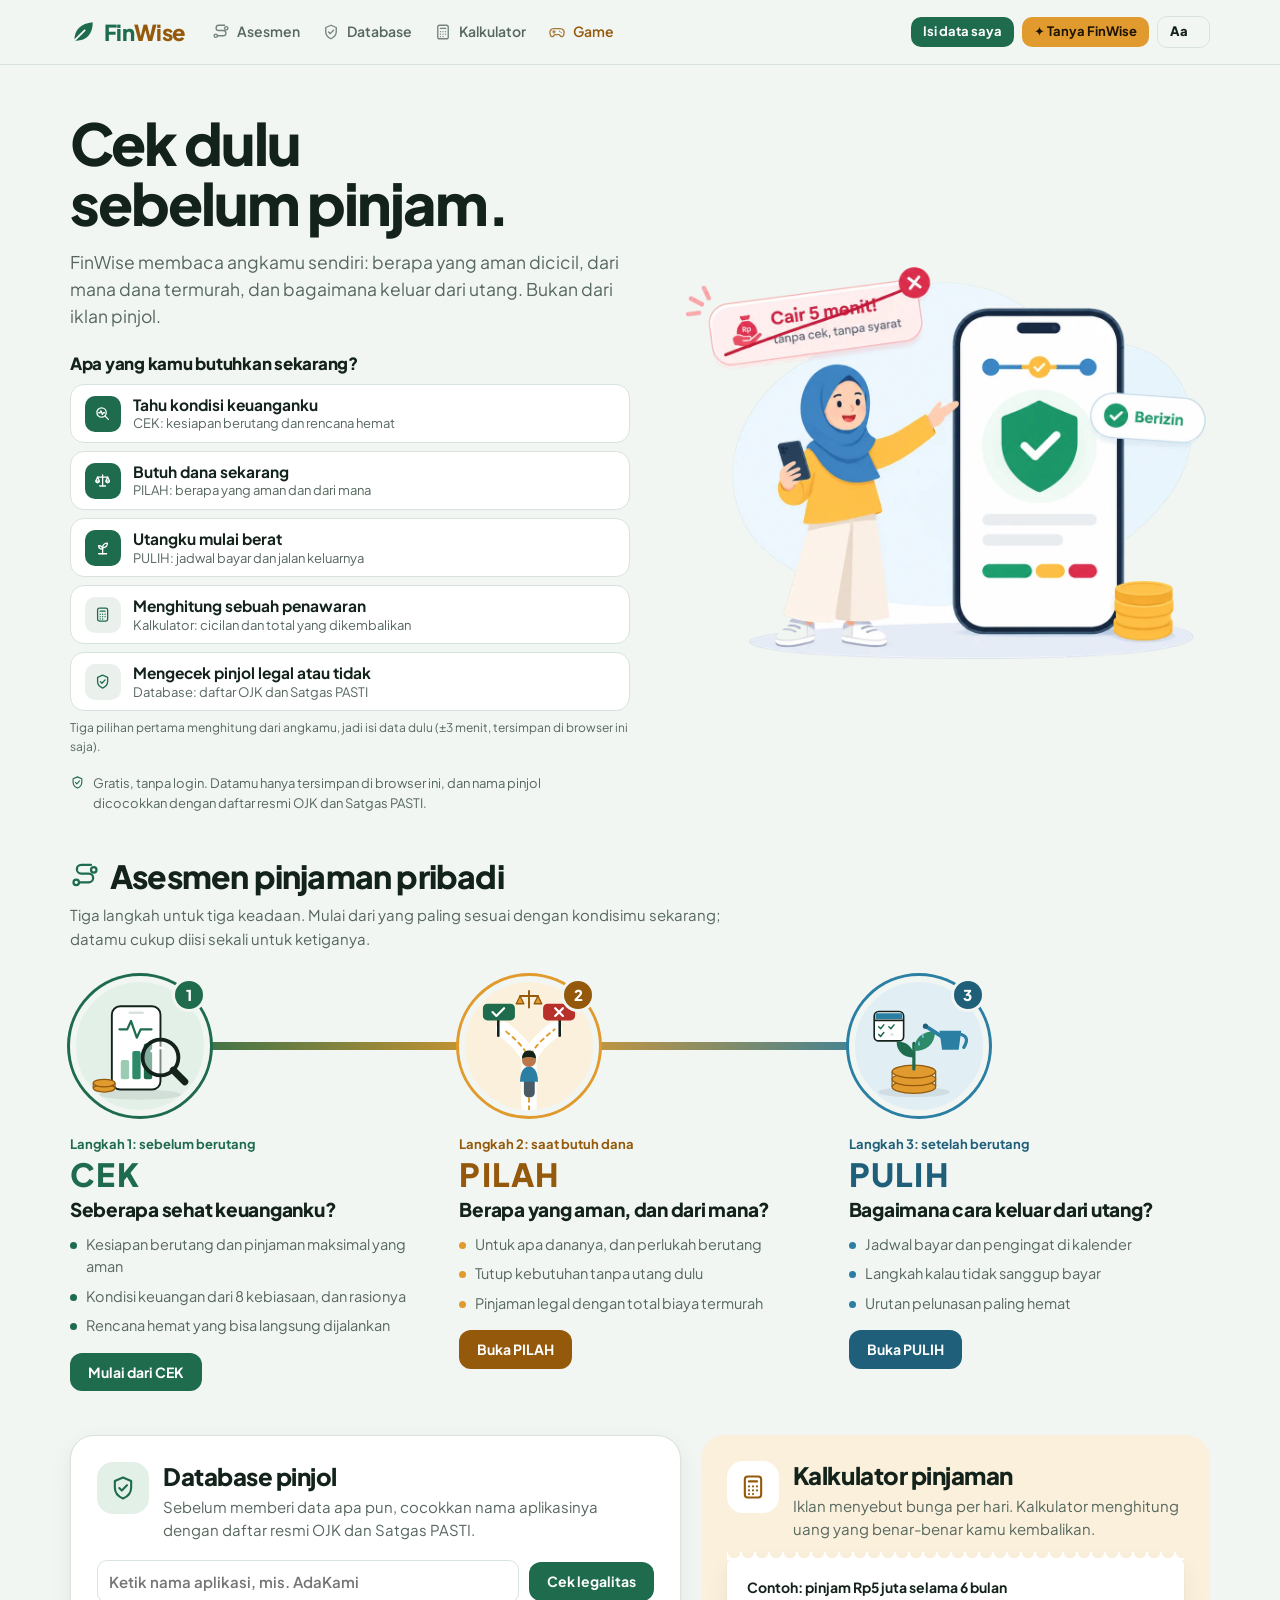
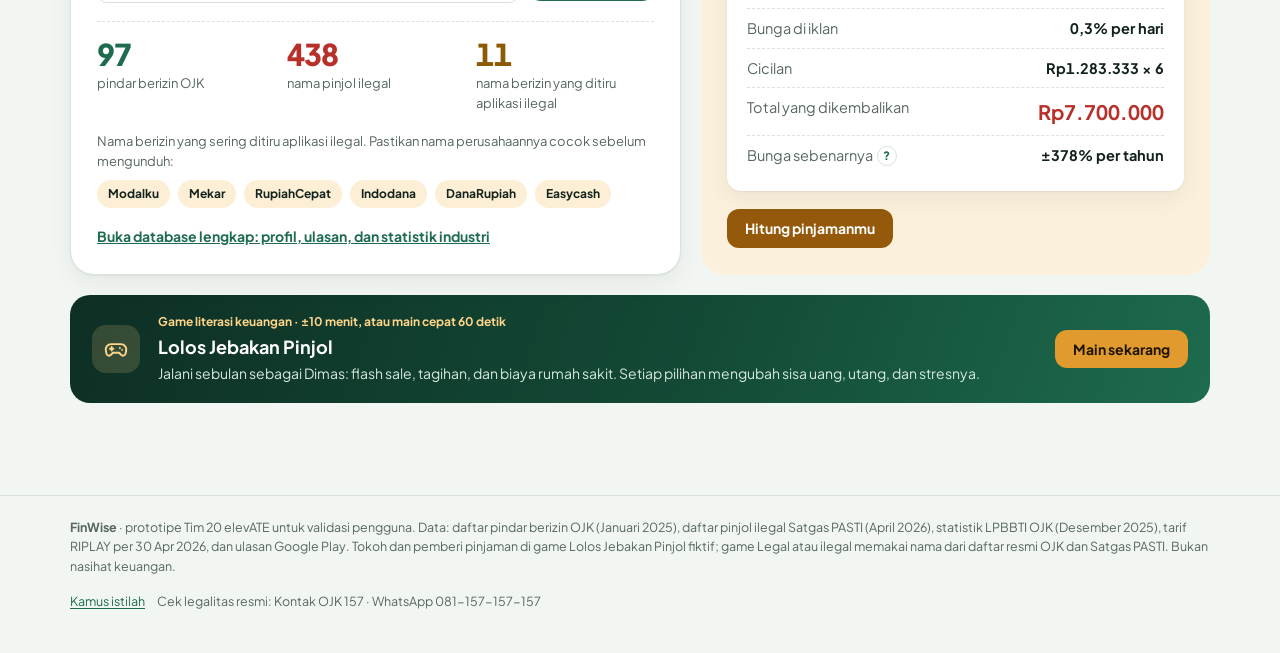
==== commit e4b10d21: "CEK describes, PILAH decides, nothing locked; pindar-only list with reference prices - CEK is now th" ====
--- a/docs/index.html
+++ b/docs/index.html
@@ -769,6 +769,64 @@
 .panel .opt,.card .opt{background:var(--paper);border-color:transparent}
 .panel .opt.best,.card .opt.best{border-color:var(--safe)}
 .sec{margin-top:36px}
+/* R2: CEK as pure financial condition */
+.hero-sum.hs-lg{padding:24px 26px;gap:26px}
+.hero-sum.hs-lg h3{font-size:clamp(1.25rem,2.4vw,1.6rem)}
+.score-more{background:var(--card);border:1px solid var(--line);border-radius:14px;padding:10px 16px;margin-top:10px}
+.score-more > summary{padding:2px 0}
+.habits{display:grid;grid-template-columns:repeat(auto-fit,minmax(220px,1fr));gap:14px;margin-top:10px}
+.ratios.r2{display:grid;grid-template-columns:repeat(auto-fit,minmax(280px,1fr));gap:12px 22px}
+.dchecks{list-style:none;margin:10px 0 0;padding:0;display:flex;flex-direction:column}
+.dchecks li{display:grid;grid-template-columns:28px minmax(0,1fr) auto;gap:10px;align-items:center;padding:10px 0;border-top:1px solid var(--line)}
+.dchecks li:first-child{border-top:0}
+.dc-mark{width:26px;height:26px;border-radius:50%;display:grid;place-items:center;font-weight:800;font-size:.85rem;background:var(--soft);color:var(--muted)}
+.dc-safe .dc-mark{background:var(--safe-tint);color:var(--safe)} .dc-stretch .dc-mark{background:var(--stretch-tint);color:var(--stretch)} .dc-danger .dc-mark{background:var(--danger-tint);color:var(--danger)}
+@media (max-width:520px){.dchecks li{grid-template-columns:28px minmax(0,1fr)}.dchecks li > .pill{grid-column:2;justify-self:start}}
+.loan-list{list-style:none;margin:10px 0 0;padding:0;display:flex;flex-direction:column}
+.loan-list > li{border-top:1px solid var(--line);padding:12px 0}
+.loan-list > li:first-child{border-top:0}
+.loan-list li ul{margin:6px 0;padding-left:18px}
+/* R2: header never wraps the menu; long amounts never overlap */
+.mainnav{flex-wrap:nowrap;overflow-x:auto;scrollbar-width:none}
+@media (max-width:1320px){.mainnav .nl-x{display:none}}
+.rc-amts{grid-template-columns:repeat(auto-fit,minmax(128px,1fr))}
+.rc-amts dd{font-size:clamp(1.05rem,1.6vw,1.25rem);white-space:nowrap}
+.rc-amts div:nth-child(2) dd{font-size:clamp(1.2rem,2vw,1.5rem)}
+@media (max-width:1280px) and (min-width:901px){.hero-sum{grid-template-columns:auto minmax(0,1fr)}.hero-sum .hs-nums{grid-column:1/-1;grid-template-columns:repeat(4,minmax(0,1fr))}}
+.hs-nums dd{overflow-wrap:anywhere}
+.score-more > summary{list-style-position:inside}
+/* R3: PILAH */
+.pwarn{margin-bottom:14px}
+.ready-card.one{grid-template-columns:minmax(0,1fr)}
+.ready-card.one .rc-main{padding:18px 20px}.ready-card.one .rc-max{padding:16px 20px;border-top:1px solid var(--line)}
+.ready-card.one .rc-level{font-size:clamp(1.35rem,2.4vw,1.75rem)}
+.rc-amts div.on dt{color:var(--ink);font-weight:700}
+.facts.f3{display:grid;grid-template-columns:repeat(3,minmax(0,1fr));gap:10px}
+.facts.f3 > div{background:var(--soft);border-radius:12px;padding:10px 12px}
+.facts.f3 .k{font-size:.75rem;color:var(--muted);font-weight:700}.facts.f3 .v{font-weight:800;font-family:var(--display);margin-top:2px}
+@media (max-width:640px){.facts.f3{grid-template-columns:minmax(0,1fr)}}
+.capbox{margin-top:12px;padding:12px 14px;border-radius:14px;background:var(--stretch-tint)}
+.bench{margin-top:4px;border-left:6px solid var(--green)}
+.bench-rows{list-style:none;margin:12px 0 0;padding:0;display:flex;flex-direction:column;gap:12px}
+.bench-rows .bar{margin:6px 0 4px}
+.allp tr.picked td{background:var(--amber-tint)}
+/* R4: the six Database features, up front */
+.feats{margin-top:18px}
+.feats-h{font-size:1.15rem;margin-bottom:10px}
+.feat-grid{display:grid;grid-template-columns:repeat(3,minmax(0,1fr));gap:14px}
+@media (max-width:900px){.feat-grid{grid-template-columns:repeat(2,minmax(0,1fr))}}
+@media (max-width:560px){.feat-grid{grid-template-columns:minmax(0,1fr)}}
+.feat{--ft:var(--green);--ft-tint:var(--green-tint);display:flex;flex-direction:column;gap:4px;padding:18px 20px;border-radius:20px;background:linear-gradient(160deg,var(--ft-tint),var(--card) 70%);border:1px solid var(--line);border-top:5px solid var(--ft);text-decoration:none;color:var(--ink);box-shadow:var(--shadow);transition:transform .15s ease,border-color .15s ease}
+.feat:hover{transform:translateY(-2px);border-color:var(--ft)}
+@media (prefers-reduced-motion:reduce){.feat{transition:none}.feat:hover{transform:none}}
+.ft-safe{--ft:var(--safe);--ft-tint:var(--safe-tint)} .ft-danger{--ft:var(--danger);--ft-tint:var(--danger-tint)} .ft-amber{--ft:var(--amber);--ft-tint:var(--amber-tint)}
+.ft-pulih{--ft:var(--pulih);--ft-tint:var(--pulih-tint)} .ft-deep{--ft:var(--deep);--ft-tint:var(--deep-tint)} .ft-green{--ft:var(--green);--ft-tint:var(--green-tint)}
+.feat-ico{width:44px;height:44px;border-radius:14px;display:grid;place-items:center;background:var(--ft);color:var(--card);margin-bottom:6px}
+.feat-ico .ico{width:24px;height:24px}
+.feat-t{font-weight:800;font-size:1.05rem}
+.feat-n{font-family:var(--display);font-size:1.9rem;font-weight:800;letter-spacing:-.02em;color:var(--ft);line-height:1.1;font-variant-numeric:tabular-nums}
+.feat-d{font-size:.84rem;color:var(--muted)}
+.feat-cta{margin-top:auto;padding-top:8px;font-weight:700;font-size:.875rem;color:var(--ft)}
 </style>
 </head>
 <body>
@@ -974,7 +1032,8 @@
 
   /* ---------- PILAH: smart loan match ---------- */
   const WEIGHTS = {
-    seimbang: { cost: .35, health: .30, rep: .15, privacy: .10, speed: .10 },
+    // many pindar charge the same legal maximum, so reviews weigh more than they used to
+    seimbang: { cost: .30, health: .30, rep: .25, privacy: .10, speed: .05 },
   };
   function modeWeights(mode) {
     const base = WEIGHTS.seimbang; if (mode === 'seimbang') return base;
@@ -1038,7 +1097,8 @@
 
   /* OJK caps on daily economic benefit (SEOJK 19/SEOJK.06/2025): consumer 0.3%/day <=6 mo, 0.2%/day >6 mo; productive 0.275%/day <=Rp50 jt, 0.1%/day above */
   function ojkCap(purpose, months, amount) {
-    if (purpose === 'produktif') return amount > 50e6 ? 0.001 : 0.00275;
+    // SEOJK 19/SEOJK.06/2025 (in force since 31 Jul 2025): productive up to Rp50 jt 0.275%/day for tenor ≤6 months, else 0.1%
+    if (purpose === 'produktif') return amount > 50e6 || months > 6 ? 0.001 : 0.00275;
     return months > 6 ? 0.002 : 0.003;
   }
 
@@ -1218,7 +1278,7 @@
 if (typeof module !== 'undefined') module.exports = DATA;
 </script>
 <script>/* Real data from the team (RIPLAY pricing 30 Apr 2026, Google Play review samples, sentiment clusters, Satgas PASTI Apr 2026) */
-const REAL = {"lenders": [{"id": "amarthafin", "name": "AmarthaFin", "company": "PT Amartha Mikro Fintek", "license": "KEP-46/D.05/2019", "licenseDate": "2019-05-13", "kind": "Konvensional", "segment": "UMKM perempuan kelompok pedesaan (productive)", "purpose": "produktif", "web": "https://amartha.com/", "os": "Android", "dailyMin": null, "dailyMax": null, "monthly": 2.0, "aprMax": 24.0, "adminPct": null, "lateDaily": null, "min": 3000000.0, "max": 20000000.0, "tenorMinDays": 90.0, "tenorMaxDays": 365.0, "iso27001": false, "iso27701": false, "source": "amartha.com (RIPLAY)", "verified": "2026-04-30", "notes": "P2P group lending; tenor 3/6/12 bulan (50 minggu)", "adminUnit": "once", "rateIsMin": false, "reviews": {"n": 600, "avg": 4.26, "pos": 0.8, "neg": 0.168, "replied": 0.138, "frm": "2026-03-16", "to": "2026-05-01", "dist": [88, 13, 19, 16, 464]}, "spike": null, "clusters": [{"type": "complaint", "label": "Proses Pencairan Lambat", "n": 25, "desc": "Pengguna mengeluhkan proses pencairan yang memakan waktu berhari-hari meski pengajuan sudah disetujui. Dana tidak kunjung masuk ke rekening."}, {"type": "praise", "label": "Biaya Transparan & Jelas", "n": 2, "desc": "Pengguna mengapresiasi transparansi total tagihan dan simulasi biaya yang bisa dilihat sebelum mengajukan pinjaman."}, {"type": "praise", "label": "Pencairan Cepat", "n": 2, "desc": "Pengguna memuji kecepatan pencairan dana yang terjadi dalam hitungan menit setelah pengajuan disetujui, bahkan di luar jam kerja."}, {"type": "praise", "label": "Bunga Rendah & Kompetitif", "n": 1, "desc": "Pengguna mengapresiasi bunga pinjaman yang rendah dan kompetitif dibanding pinjol lain. Cicilan terasa ringan sesuai kemampuan bayar."}], "aspects": {"Harga": {"pos": 3, "neg": 0, "share": 1.0}, "Kecepatan": {"pos": 2, "neg": 25, "share": 0.074}}}, {"id": "kreditpintar", "name": "Kredit Pintar", "company": "PT Kredit Pintar Indonesia", "license": "KEP-83/D.05/2019", "licenseDate": "2019-09-30", "kind": "Konvensional", "segment": "Konsumtif personal", "purpose": "konsumtif", "web": "https://www.kreditpintar.com/", "os": "Android", "dailyMin": null, "dailyMax": 0.3, "monthly": null, "aprMax": null, "adminPct": 15.0, "lateDaily": 0.3, "min": 600000.0, "max": 50000000.0, "tenorMinDays": 91.0, "tenorMaxDays": 360.0, "iso27001": false, "iso27701": false, "source": "kreditpintar.com (RIPLAY)", "verified": "2026-04-30", "notes": "Provisi 5-15%; bunga max 0.3%/hari flat", "adminUnit": "once", "rateIsMin": false, "reviews": {"n": 600, "avg": 3.23, "pos": 0.538, "neg": 0.428, "replied": 0.555, "frm": "2026-04-17", "to": "2026-05-01", "dist": [236, 21, 20, 16, 307]}, "spike": {"cur": 0.444, "prev": 0.496, "delta": -5.2, "ncur": 124, "nprev": 117}, "clusters": [{"type": "complaint", "label": "Proses Pencairan Lambat", "n": 23, "desc": "Pengguna mengeluhkan proses pencairan yang memakan waktu berhari-hari meski pengajuan sudah disetujui. Dana tidak kunjung masuk ke rekening."}, {"type": "complaint", "label": "Pengajuan Selalu Ditolak Tanpa Alasan", "n": 5, "desc": "Pengguna dengan data lengkap dan gaji memadai tetap ditolak sistem secara otomatis tanpa penjelasan yang dapat diterima."}, {"type": "complaint", "label": "Tidak Ada Fitur Hapus Akun / Data", "n": 4, "desc": "Pengguna yang ingin berhenti tidak dapat menghapus akun dan data pribadi dari sistem. Banyak yang khawatir data akan disalahgunakan."}, {"type": "complaint", "label": "Bunga Tinggi & Tidak Transparan", "n": 3, "desc": "Pengguna mengeluhkan bunga pinjaman yang sangat besar dan tidak sesuai informasi di iklan. Total cicilan jauh melebihi ekspektasi awal karena APR efektif yang tinggi."}, {"type": "complaint", "label": "Spam Telepon & Telemarketing", "n": 1, "desc": "Pengguna dan bahkan non-pengguna diteror telepon promosi berkali-kali dalam sehari. Permintaan untuk dihapus dari daftar tidak ditanggapi."}, {"type": "complaint", "label": "DC Teror Keluarga & Kontak Darurat", "n": 1, "desc": "DC menghubungi keluarga dan kontak darurat pengguna bahkan sebelum jatuh tempo, menyebabkan rasa malu dan tekanan sosial yang signifikan."}, {"type": "praise", "label": "Pencairan Cepat", "n": 15, "desc": "Pengguna memuji kecepatan pencairan dana yang terjadi dalam hitungan menit setelah pengajuan disetujui, bahkan di luar jam kerja."}, {"type": "praise", "label": "Bunga Rendah & Kompetitif", "n": 6, "desc": "Pengguna mengapresiasi bunga pinjaman yang rendah dan kompetitif dibanding pinjol lain. Cicilan terasa ringan sesuai kemampuan bayar."}, {"type": "praise", "label": "Limit Naik Otomatis", "n": 3, "desc": "Pengguna yang rutin membayar tepat waktu mendapatkan kenaikan limit secara berkala sebagai reward kedisiplinan pembayaran."}, {"type": "praise", "label": "Biaya Transparan & Jelas", "n": 2, "desc": "Pengguna mengapresiasi transparansi total tagihan dan simulasi biaya yang bisa dilihat sebelum mengajukan pinjaman."}, {"type": "praise", "label": "Proses Mudah & Syarat Minimal", "n": 2, "desc": "Pengguna memuji kemudahan pengajuan yang hanya memerlukan KTP tanpa prosedur panjang. Proses bisa selesai dalam hitungan menit."}], "aspects": {"Harga": {"pos": 8, "neg": 3, "share": 0.727}, "Kecepatan": {"pos": 15, "neg": 23, "share": 0.395}, "Persetujuan": {"pos": 5, "neg": 5, "share": 0.5}, "Privasi": {"pos": 0, "neg": 6, "share": 0.0}}}, {"id": "adakami", "name": "AdaKami", "company": "PT Pembiayaan Digital Indonesia", "license": "KEP-128/D.05/2019", "licenseDate": "2019-12-13", "kind": "Konvensional", "segment": "Konsumtif personal", "purpose": "konsumtif", "web": "https://www.adakami.id/", "os": "Android & iOS", "dailyMin": 0.1, "dailyMax": 0.3, "monthly": 1.42, "aprMax": 36.0, "adminPct": null, "lateDaily": null, "min": 400000.0, "max": 80000000.0, "tenorMinDays": 14.0, "tenorMaxDays": 270.0, "iso27001": false, "iso27701": false, "source": "adakami.id (RIPLAY)", "verified": "2026-04-30", "notes": "Cicilan 3/6/12 bulan; biaya layanan 1.42%/bulan; denda flat Rp50.000", "adminUnit": "once", "rateIsMin": false, "reviews": {"n": 600, "avg": 3.75, "pos": 0.683, "neg": 0.293, "replied": 0.258, "frm": "2026-04-22", "to": "2026-05-01", "dist": [160, 16, 14, 33, 377]}, "spike": {"cur": 0.27, "prev": 0.351, "delta": -8.0, "ncur": 237, "nprev": 194}, "clusters": [{"type": "complaint", "label": "Proses Pencairan Lambat", "n": 17, "desc": "Pengguna mengeluhkan proses pencairan yang memakan waktu berhari-hari meski pengajuan sudah disetujui. Dana tidak kunjung masuk ke rekening."}, {"type": "complaint", "label": "Bunga Tinggi & Tidak Transparan", "n": 4, "desc": "Pengguna mengeluhkan bunga pinjaman yang sangat besar dan tidak sesuai informasi di iklan. Total cicilan jauh melebihi ekspektasi awal karena APR efektif yang tinggi."}, {"type": "complaint", "label": "Pengajuan Selalu Ditolak Tanpa Alasan", "n": 4, "desc": "Pengguna dengan data lengkap dan gaji memadai tetap ditolak sistem secara otomatis tanpa penjelasan yang dapat diterima."}, {"type": "complaint", "label": "Spam Telepon & Telemarketing", "n": 3, "desc": "Pengguna dan bahkan non-pengguna diteror telepon promosi berkali-kali dalam sehari. Permintaan untuk dihapus dari daftar tidak ditanggapi."}, {"type": "complaint", "label": "Denda Keterlambatan Tidak Proporsional", "n": 1, "desc": "Denda keterlambatan dinilai sangat besar dan tidak sebanding, bahkan untuk keterlambatan 1–2 hari saja. Pengguna merasa tidak ada peringatan yang cukup sebelumnya."}, {"type": "praise", "label": "Pencairan Cepat", "n": 16, "desc": "Pengguna memuji kecepatan pencairan dana yang terjadi dalam hitungan menit setelah pengajuan disetujui, bahkan di luar jam kerja."}, {"type": "praise", "label": "Limit Naik Otomatis", "n": 4, "desc": "Pengguna yang rutin membayar tepat waktu mendapatkan kenaikan limit secara berkala sebagai reward kedisiplinan pembayaran."}, {"type": "praise", "label": "Bunga Rendah & Kompetitif", "n": 3, "desc": "Pengguna mengapresiasi bunga pinjaman yang rendah dan kompetitif dibanding pinjol lain. Cicilan terasa ringan sesuai kemampuan bayar."}, {"type": "praise", "label": "Biaya Transparan & Jelas", "n": 3, "desc": "Pengguna mengapresiasi transparansi total tagihan dan simulasi biaya yang bisa dilihat sebelum mengajukan pinjaman."}, {"type": "praise", "label": "Proses Mudah & Syarat Minimal", "n": 3, "desc": "Pengguna memuji kemudahan pengajuan yang hanya memerlukan KTP tanpa prosedur panjang. Proses bisa selesai dalam hitungan menit."}, {"type": "praise", "label": "Privasi & Keamanan Data Baik", "n": 2, "desc": "Pengguna mengapresiasi komitmen aplikasi dalam menjaga privasi — tidak meminta akses kontak/SMS dan data tidak disalahgunakan."}, {"type": "praise", "label": "CS Responsif & Membantu", "n": 1, "desc": "Pengguna mengapresiasi CS yang cepat merespons dan menyelesaikan masalah secara tuntas pada hari yang sama."}], "aspects": {"Harga": {"pos": 6, "neg": 5, "share": 0.545}, "Kecepatan": {"pos": 16, "neg": 18, "share": 0.471}, "Persetujuan": {"pos": 7, "neg": 4, "share": 0.636}, "Privasi": {"pos": 2, "neg": 3, "share": 0.4}}, "perms": {"total": 16, "high": 11, "groups": ["Kamera", "Kontak", "Lokasi", "Mikrofon", "Penyimpanan", "SMS", "Telepon"]}}, {"id": "danamas", "name": "Danamas", "company": "PT Pasar Dana Pinjaman", "license": "KEP-49/D.05/2017", "licenseDate": "2017-07-06", "kind": "Konvensional", "segment": "Multiguna konsumtif & UMKM (Sinarmas Group)", "purpose": "both", "web": "https://p2p.danamas.co.id/", "os": "Android", "dailyMin": null, "dailyMax": null, "monthly": 0.71, "aprMax": null, "adminPct": 0.25, "lateDaily": null, "min": 1000000.0, "max": 2000000000.0, "tenorMinDays": 30.0, "tenorMaxDays": 2520.0, "iso27001": false, "iso27701": false, "source": "p2p.danamas.co.id (RIPLAY Dana Usaha)", "verified": "2026-04-30", "notes": "Dana Usaha tenor s.d. 84 bulan; Dana Tunai tenor max 3 bulan; admin 0.25%/bulan + asuransi 0.1%", "adminUnit": "month", "rateIsMin": false, "reviews": {"n": 198, "avg": 1.79, "pos": 0.172, "neg": 0.793, "replied": 0.0, "frm": "2023-08-07", "to": "2026-04-30", "dist": [143, 14, 7, 7, 27]}, "spike": null, "clusters": [{"type": "complaint", "label": "Proses Pencairan Lambat", "n": 6, "desc": "Pengguna mengeluhkan proses pencairan yang memakan waktu berhari-hari meski pengajuan sudah disetujui. Dana tidak kunjung masuk ke rekening."}, {"type": "complaint", "label": "Tidak Ada Fitur Hapus Akun / Data", "n": 3, "desc": "Pengguna yang ingin berhenti tidak dapat menghapus akun dan data pribadi dari sistem. Banyak yang khawatir data akan disalahgunakan."}, {"type": "complaint", "label": "CS Tidak Responsif & Sulit Dihubungi", "n": 1, "desc": "Pengguna kesulitan menghubungi customer service. Email tidak dibalas, nomor telepon sibuk, dan chat tidak mendapat respons konkret."}], "aspects": {"Kecepatan": {"pos": 0, "neg": 6, "share": 0.0}, "Privasi": {"pos": 0, "neg": 3, "share": 0.0}}}, {"id": "julo", "name": "JULO", "company": "PT JULO Teknologi Finansial", "license": "KEP-16/D.05/2020", "licenseDate": "2020-05-19", "kind": "Konvensional", "segment": "Konsumtif personal & cicilan", "purpose": "konsumtif", "web": "https://www.julo.co.id/", "os": "Android & iOS", "dailyMin": 0.1, "dailyMax": 0.3, "monthly": 4.0, "aprMax": 108.0, "adminPct": 7.0, "lateDaily": null, "min": 500000.0, "max": 50000000.0, "tenorMinDays": 61.0, "tenorMaxDays": 270.0, "iso27001": true, "iso27701": true, "source": "julo.co.id (RIPLAY & FAQ)", "verified": "2026-04-30", "notes": "Bunga 4-9%/bulan; APR 48-108%; ISO 27001 & 27701 certified", "adminUnit": "once", "rateIsMin": false, "reviews": {"n": 600, "avg": 3.06, "pos": 0.492, "neg": 0.475, "replied": 1.0, "frm": "2026-03-13", "to": "2026-05-01", "dist": [246, 39, 20, 20, 275]}, "spike": {"cur": 0.364, "prev": 0.486, "delta": -12.3, "ncur": 44, "nprev": 37}, "clusters": [{"type": "complaint", "label": "Proses Pencairan Lambat", "n": 43, "desc": "Pengguna mengeluhkan proses pencairan yang memakan waktu berhari-hari meski pengajuan sudah disetujui. Dana tidak kunjung masuk ke rekening."}, {"type": "complaint", "label": "Pengajuan Selalu Ditolak Tanpa Alasan", "n": 9, "desc": "Pengguna dengan data lengkap dan gaji memadai tetap ditolak sistem secara otomatis tanpa penjelasan yang dapat diterima."}, {"type": "complaint", "label": "Tidak Ada Fitur Hapus Akun / Data", "n": 8, "desc": "Pengguna yang ingin berhenti tidak dapat menghapus akun dan data pribadi dari sistem. Banyak yang khawatir data akan disalahgunakan."}, {"type": "complaint", "label": "Spam Telepon & Telemarketing", "n": 2, "desc": "Pengguna dan bahkan non-pengguna diteror telepon promosi berkali-kali dalam sehari. Permintaan untuk dihapus dari daftar tidak ditanggapi."}, {"type": "complaint", "label": "Bunga Tinggi & Tidak Transparan", "n": 1, "desc": "Pengguna mengeluhkan bunga pinjaman yang sangat besar dan tidak sesuai informasi di iklan. Total cicilan jauh melebihi ekspektasi awal karena APR efektif yang tinggi."}, {"type": "complaint", "label": "Izin Akses Berlebihan & Data Bocor", "n": 1, "desc": "Pengguna melaporkan permintaan izin akses kontak, SMS, dan galeri yang berlebihan. Ada pula laporan data pribadi bocor atau nomor disebarkan ke pihak ketiga."}, {"type": "complaint", "label": "Verifikasi KTP & Identitas Bermasalah", "n": 1, "desc": "Pengguna kesulitan menyelesaikan verifikasi KTP — foto terus ditolak padahal jelas, OTP tidak masuk, dan proses berulang tanpa alasan."}, {"type": "praise", "label": "Pencairan Cepat", "n": 10, "desc": "Pengguna memuji kecepatan pencairan dana yang terjadi dalam hitungan menit setelah pengajuan disetujui, bahkan di luar jam kerja."}, {"type": "praise", "label": "Limit Naik Otomatis", "n": 5, "desc": "Pengguna yang rutin membayar tepat waktu mendapatkan kenaikan limit secara berkala sebagai reward kedisiplinan pembayaran."}, {"type": "praise", "label": "Bunga Rendah & Kompetitif", "n": 4, "desc": "Pengguna mengapresiasi bunga pinjaman yang rendah dan kompetitif dibanding pinjol lain. Cicilan terasa ringan sesuai kemampuan bayar."}, {"type": "praise", "label": "CS Responsif & Membantu", "n": 2, "desc": "Pengguna mengapresiasi CS yang cepat merespons dan menyelesaikan masalah secara tuntas pada hari yang sama."}, {"type": "praise", "label": "Proses Mudah & Syarat Minimal", "n": 1, "desc": "Pengguna memuji kemudahan pengajuan yang hanya memerlukan KTP tanpa prosedur panjang. Proses bisa selesai dalam hitungan menit."}], "aspects": {"Harga": {"pos": 4, "neg": 1, "share": 0.8}, "Kecepatan": {"pos": 10, "neg": 43, "share": 0.189}, "Persetujuan": {"pos": 6, "neg": 10, "share": 0.375}, "Privasi": {"pos": 0, "neg": 11, "share": 0.0}}}, {"id": "indodana", "name": "Indodana", "company": "PT Artha Dana Teknologi", "license": "KEP-15/D.05/2020", "licenseDate": "2020-05-19", "kind": "Konvensional", "segment": "Konsumtif personal, PayLater, KTA", "purpose": "konsumtif", "web": "https://www.indodana.id/", "os": "Android & iOS", "dailyMin": null, "dailyMax": null, "monthly": 3.0, "aprMax": 56.0, "adminPct": 1.0, "lateDaily": null, "min": 500000.0, "max": 50000000.0, "tenorMinDays": 30.0, "tenorMaxDays": 720.0, "iso27001": false, "iso27701": false, "source": "indodana.id (RIPLAY)", "verified": "2026-04-30", "notes": "PayLater bunga 0% tenor 1 bulan; 3% flat/bulan tenor 3-12 bulan; KTA tenor 3-24 bulan; denda keterlambatan 10%", "adminUnit": "once", "rateIsMin": false, "reviews": {"n": 200, "avg": 3.83, "pos": 0.705, "neg": 0.27, "replied": 0.365, "frm": "2026-04-24", "to": "2026-04-30", "dist": [50, 4, 5, 12, 129]}, "spike": {"cur": 0.278, "prev": 0.286, "delta": -0.7, "ncur": 97, "nprev": 91}, "clusters": [{"type": "complaint", "label": "Pengajuan Ditolak Tanpa Alasan Jelas", "n": 13, "desc": "Banyak pengguna yang pengajuannya ditolak berkali-kali tanpa penjelasan memadai, bahkan dengan gaji dan dokumen yang dinilai lengkap."}, {"type": "complaint", "label": "Limit / Akun Tiba-tiba Dinonaktifkan", "n": 8, "desc": "Pengguna aktif yang selalu membayar tepat waktu tiba-tiba mendapati limit atau akun mereka dinonaktifkan tanpa notifikasi yang jelas."}, {"type": "complaint", "label": "Keamanan Data & Spam", "n": 6, "desc": "Pengguna melaporkan nomor mereka tersebar dan digunakan oleh penipu atau pihak tidak dikenal setelah mendaftar di IndoDana."}, {"type": "complaint", "label": "Verifikasi KTP Bermasalah", "n": 3, "desc": "Foto KTP terus-menerus ditolak meski sudah jelas dan tidak buram, menyebabkan proses pendaftaran terhambat."}, {"type": "complaint", "label": "Dana Tidak Cair Meski Sudah Disetujui", "n": 3, "desc": "Pengguna melaporkan pengajuan sudah disetujui namun dana tidak kunjung masuk ke rekening dalam waktu yang dijanjikan."}, {"type": "complaint", "label": "Bunga & Denda Tidak Transparan", "n": 7, "desc": "Pengguna terkejut dengan besaran denda dan bunga yang tidak dijelaskan di awal, terutama jika telat bayar."}, {"type": "praise", "label": "Aplikasi Sangat Membantu", "n": 30, "desc": "Banyak pengguna yang merasa sangat terbantu oleh IndoDana, terutama untuk kebutuhan mendadak dan darurat."}, {"type": "praise", "label": "Proses Mudah & Cepat", "n": 19, "desc": "Pengguna memuji kemudahan proses pengajuan dan kecepatan pencairan dana yang tidak memerlukan prosedur panjang."}, {"type": "praise", "label": "Limit Besar di Pengajuan Pertama", "n": 6, "desc": "Beberapa pengguna senang karena mendapatkan limit yang cukup besar sejak pertama kali mengajukan pinjaman."}, {"type": "praise", "label": "Pencairan Kurang dari 1 Menit", "n": 7, "desc": "Pengguna terkesan dengan kecepatan pencairan dana yang bisa terjadi dalam hitungan menit atau bahkan detik."}, {"type": "praise", "label": "Ada Fitur Paylater & Bunga 0%", "n": 5, "desc": "Pengguna menyukai fitur PayLater IndoDana terutama dengan promo bunga 0% yang tersedia di beberapa periode."}], "aspects": {"Harga": {"pos": 5, "neg": 7, "share": 0.417}, "Kecepatan": {"pos": 26, "neg": 3, "share": 0.897}, "Persetujuan": {"pos": 6, "neg": 24, "share": 0.2}, "Privasi": {"pos": 0, "neg": 6, "share": 0.0}, "Layanan": {"pos": 30, "neg": 0, "share": 1.0}}}, {"id": "rupiahcepat", "name": "RupiahCepat", "company": "PT Kredit Utama Fintech Indonesia", "license": "KEP-132/D.05/2019", "licenseDate": "2019-12-13", "kind": "Konvensional", "segment": "Konsumtif personal jangka pendek", "purpose": "konsumtif", "web": "https://www.rupiahcepat.co.id/", "os": "Android", "dailyMin": null, "dailyMax": 0.3, "monthly": null, "aprMax": 24.0, "adminPct": null, "lateDaily": 0.3, "min": 400000.0, "max": 10000000.0, "tenorMinDays": 90.0, "tenorMaxDays": 365.0, "iso27001": false, "iso27701": false, "source": "rupiahcepat.co.id (RIPLAY)", "verified": "2026-04-30", "notes": "Bunga 0.3%/hari (≤180 hari), 0.2%/hari (>180 hari); cap total biaya 100% pokok", "adminUnit": "once", "rateIsMin": false, "reviews": {"n": 200, "avg": 2.62, "pos": 0.375, "neg": 0.57, "replied": 1.0, "frm": "2026-04-28", "to": "2026-04-30", "dist": [104, 10, 11, 9, 66]}, "spike": null, "clusters": [{"type": "complaint", "label": "Spam Telepon & Telemarketing Agresif", "n": 46, "desc": "Ini adalah keluhan terbesar di RupiahCepat — pengguna dan bahkan non-pengguna diteror telepon oleh sales/telemarketing setiap hari hingga lebih dari 10x sehari."}, {"type": "complaint", "label": "Pengajuan Selalu Ditolak", "n": 29, "desc": "Pengguna sering ditelepon oleh sales yang menjanjikan persetujuan, namun ketika mengajukan pinjaman tetap ditolak."}, {"type": "complaint", "label": "Tidak Ada Fitur Hapus Akun", "n": 18, "desc": "Setelah pengajuan ditolak atau pinjaman lunas, pengguna tidak dapat menghapus akun dan data pribadi dari aplikasi."}, {"type": "complaint", "label": "Bunga Besar & Potongan Tidak Transparan", "n": 16, "desc": "Pengguna mengeluhkan potongan admin yang besar sehingga dana yang cair jauh lebih kecil dari yang diajukan, dan total bunga mencapai 40%+."}, {"type": "complaint", "label": "Penagihan Tidak Beretika Sebelum Jatuh Tempo", "n": 15, "desc": "Pengguna dilaporkan ditagih, diancam, bahkan diancam akan disebarkan data BI Checking padahal belum melewati tanggal jatuh tempo."}, {"type": "complaint", "label": "Verifikasi Data Bermasalah", "n": 8, "desc": "Pengguna kesulitan menyelesaikan verifikasi identitas, dengan berbagai data yang sudah lengkap tetap dinyatakan tidak lolos."}, {"type": "complaint", "label": "Setelah Lunas Tidak Bisa Pinjam Lagi", "n": 5, "desc": "Pengguna yang sudah melunasi pinjaman tepat waktu tidak bisa mengajukan kembali karena skor kredit dianggap tidak mencukupi."}, {"type": "praise", "label": "Pencairan Cepat & Mudah", "n": 9, "desc": "Pengguna yang berhasil mendapatkan pinjaman memuji kecepatan pencairan dan kemudahan proses pengajuan."}, {"type": "praise", "label": "Aplikasi Membantu", "n": 5, "desc": "Pengguna yang mendapatkan pinjaman menyatakan aplikasi sangat membantu kebutuhan mendesak mereka."}, {"type": "praise", "label": "Tenor & Cicilan Merata", "n": 4, "desc": "Beberapa pengguna menghargai sistem cicilan yang merata setiap bulan dan pilihan tenor yang cukup panjang."}], "aspects": {"Harga": {"pos": 0, "neg": 16, "share": 0.0}, "Kecepatan": {"pos": 9, "neg": 0, "share": 1.0}, "Persetujuan": {"pos": 0, "neg": 37, "share": 0.0}, "Penagihan": {"pos": 0, "neg": 15, "share": 0.0}, "Privasi": {"pos": 0, "neg": 54, "share": 0.0}, "Layanan": {"pos": 5, "neg": 0, "share": 1.0}}}, {"id": "easycash", "name": "Easycash", "company": "PT Indonesia Fintopia Technology", "license": "KEP-49/D.05/2020", "licenseDate": "2020-10-16", "kind": "Konvensional", "segment": "Konsumtif personal", "purpose": "konsumtif", "web": "https://www.easycash.id/", "os": "Android & iOS", "dailyMin": null, "dailyMax": 0.3, "monthly": null, "aprMax": 36.0, "adminPct": 10.0, "lateDaily": 0.8, "min": 200000.0, "max": 80000000.0, "tenorMinDays": 93.0, "tenorMaxDays": 360.0, "iso27001": false, "iso27701": false, "source": "easycash.id (RIPLAY) + Google Play Store", "verified": "2026-04-30", "notes": "Denda 0.8%/hari berlaku setelah 2 hari telat; 1.25jt ulasan Play Store", "adminUnit": "once", "rateIsMin": false, "reviews": {"n": 200, "avg": 2.57, "pos": 0.355, "neg": 0.58, "replied": 1.0, "frm": "2026-04-27", "to": "2026-04-30", "dist": [104, 12, 13, 8, 63]}, "spike": null, "clusters": [{"type": "complaint", "label": "Pengajuan Selalu Ditolak", "n": 40, "desc": "Pengguna mengajukan pinjaman berulang kali namun selalu ditolak tanpa alasan yang jelas, meski data dinilai lengkap dan valid."}, {"type": "complaint", "label": "Setelah Lunas Tidak Bisa Pinjam Lagi", "n": 10, "desc": "Pengguna yang telah melunasi pinjaman, bahkan sebelum jatuh tempo, tidak dapat mengajukan pinjaman kembali karena sistem menolak secara otomatis."}, {"type": "complaint", "label": "Bunga Tinggi & Tidak Transparan", "n": 20, "desc": "Pengguna mengeluhkan bunga pinjaman yang sangat besar dan tidak sesuai dengan informasi yang ditampilkan di iklan sebelum pengajuan."}, {"type": "complaint", "label": "Spam Telepon & Notifikasi Berlebihan", "n": 14, "desc": "Pengguna terganggu oleh telepon promosi yang sangat sering, bahkan dari nomor yang tidak pernah mendaftar pun ikut diteror."}, {"type": "complaint", "label": "Penagihan Sebelum Jatuh Tempo", "n": 11, "desc": "CS dan DC menagih dengan agresif bahkan sebelum tanggal jatuh tempo, membuat pengguna merasa diteror."}, {"type": "complaint", "label": "Limit Turun / Tidak Naik Setelah Lunas", "n": 5, "desc": "Pengguna yang membayar tepat waktu justru mendapati limit pinjaman mereka turun drastis setelah melunasi tagihan."}, {"type": "complaint", "label": "Tidak Ada Fitur Hapus Akun / Data", "n": 6, "desc": "Pengguna kesulitan menghapus akun dan data pribadi mereka dari aplikasi, khususnya setelah pengajuan ditolak."}, {"type": "praise", "label": "Aplikasi Membantu Kebutuhan Mendesak", "n": 16, "desc": "Pengguna merasa terbantu saat membutuhkan dana darurat, terutama untuk modal usaha atau kebutuhan mendesak."}, {"type": "praise", "label": "Proses Mudah & Tidak Ribet", "n": 7, "desc": "Pengguna yang berhasil mendapatkan pinjaman menilai proses pengajuan mudah dan tidak memerlukan persyaratan yang rumit."}, {"type": "praise", "label": "Pencairan Cepat", "n": 6, "desc": "Setelah disetujui, proses pencairan dana dinilai sangat cepat oleh pengguna yang berhasil mendapatkan pinjaman."}, {"type": "praise", "label": "Bunga Terjangkau & Tenor Fleksibel", "n": 4, "desc": "Sebagian pengguna merasa bunga masih terjangkau dan tenor yang diberikan sesuai dengan kemampuan bayar mereka."}], "aspects": {"Harga": {"pos": 4, "neg": 20, "share": 0.167}, "Kecepatan": {"pos": 6, "neg": 0, "share": 1.0}, "Persetujuan": {"pos": 0, "neg": 45, "share": 0.0}, "Penagihan": {"pos": 0, "neg": 11, "share": 0.0}, "Privasi": {"pos": 0, "neg": 20, "share": 0.0}, "Layanan": {"pos": 16, "neg": 0, "share": 1.0}}}, {"id": "uangme", "name": "UangMe", "company": "PT Uangme Fintek Indonesia", "license": "KEP-4/D.05/2021", "licenseDate": "2021-01-06", "kind": "Konvensional", "segment": "Konsumtif personal", "purpose": "konsumtif", "web": "https://www.uangme.id/", "os": "Android & iOS", "dailyMin": 0.2, "dailyMax": 0.3, "monthly": null, "aprMax": 109.5, "adminPct": null, "lateDaily": null, "min": 200000.0, "max": 50000000.0, "tenorMinDays": 90.0, "tenorMaxDays": 360.0, "iso27001": true, "iso27701": false, "source": "uangme.id (RIPLAY)", "verified": "2026-04-30", "notes": "Tenor 3-12 bulan; ISO 27001 certified", "adminUnit": "once", "rateIsMin": false, "reviews": {"n": 200, "avg": 3.32, "pos": 0.55, "neg": 0.385, "replied": 0.995, "frm": "2026-04-16", "to": "2026-04-30", "dist": [69, 8, 13, 10, 100]}, "spike": {"cur": 0.406, "prev": 0.609, "delta": -20.2, "ncur": 32, "nprev": 23}, "clusters": [{"type": "complaint", "label": "Bunga Sangat Tinggi & Biaya Tidak Transparan", "n": 21, "desc": "Pengguna mengeluhkan bunga yang sangat besar dan biaya pelayanan yang jauh melebihi informasi awal, membuat total bayar jauh dari ekspektasi."}, {"type": "complaint", "label": "Pengajuan Ditolak Tanpa Alasan", "n": 16, "desc": "Pengguna dengan riwayat pembayaran baik dan data lengkap masih sering ditolak, bahkan setelah mendapat notifikasi bahwa limit tersedia."}, {"type": "complaint", "label": "Hapus Data Tidak Bisa", "n": 13, "desc": "Setelah pengajuan ditolak, pengguna tidak menemukan opsi untuk menghapus data pribadi dari aplikasi dan khawatir akan penyalahgunaan data."}, {"type": "complaint", "label": "Setelah Lunas Tidak Bisa Pinjam Kembali", "n": 6, "desc": "Pengguna yang membayar lebih awal atau tepat waktu justru tidak bisa mengajukan pinjaman kembali meski limit tersedia."}, {"type": "complaint", "label": "Penagihan Mengancam & Teror", "n": 10, "desc": "Pengguna melaporkan penagihan yang penuh ancaman, termasuk ancaman sebar identitas dan teror telepon kepada keluarga, bahkan sebelum jatuh tempo."}, {"type": "complaint", "label": "Tidak Bisa Login / Bug Aplikasi", "n": 4, "desc": "Pengguna tiba-tiba tidak bisa login atau keluar dari aplikasi secara paksa, padahal masih ada tagihan aktif yang perlu dibayar."}, {"type": "complaint", "label": "Kenaikan Limit Fiktif", "n": 8, "desc": "Pengguna menerima notifikasi kenaikan limit namun ketika dicek di aplikasi limit tetap sama atau tidak bisa digunakan."}, {"type": "praise", "label": "Aplikasi Membantu Kebutuhan Mendesak", "n": 19, "desc": "Banyak pengguna yang terbantu oleh UangMe khususnya untuk kebutuhan darurat dengan proses yang mudah."}, {"type": "praise", "label": "Proses Mudah & Cepat", "n": 14, "desc": "Pengguna memuji kemudahan proses pengajuan dan kecepatan pencairan yang tidak memerlukan banyak syarat."}, {"type": "praise", "label": "Transparan & Informasi Jelas", "n": 6, "desc": "Pengguna mengapresiasi transparansi informasi tenor dan total tagihan yang bisa dilihat sebelum mengajukan pinjaman."}, {"type": "praise", "label": "Ada Pilihan Tenor Panjang", "n": 4, "desc": "Pengguna menyukai pilihan tenor yang cukup panjang hingga 6 bulan yang tidak membebani."}], "aspects": {"Harga": {"pos": 0, "neg": 21, "share": 0.0}, "Kecepatan": {"pos": 14, "neg": 0, "share": 1.0}, "Persetujuan": {"pos": 0, "neg": 24, "share": 0.0}, "Penagihan": {"pos": 0, "neg": 10, "share": 0.0}, "Privasi": {"pos": 0, "neg": 13, "share": 0.0}, "Layanan": {"pos": 19, "neg": 4, "share": 0.826}}}, {"id": "danarupiah", "name": "DanaRupiah", "company": "PT Layanan Keuangan Berbagi", "license": "KEP-18/D.05/2020", "licenseDate": "2020-05-19", "kind": "Konvensional", "segment": "Konsumtif personal", "purpose": "konsumtif", "web": "https://www.danarupiah.id/", "os": "Android & iOS", "dailyMin": null, "dailyMax": null, "monthly": 1.5, "aprMax": 18.0, "adminPct": null, "lateDaily": null, "min": 400000.0, "max": 25000000.0, "tenorMinDays": 26.0, "tenorMaxDays": 180.0, "iso27001": false, "iso27701": false, "source": "danarupiah.id (RIPLAY)", "verified": "2026-04-30", "notes": "Bunga 1.16-1.5%/bulan (14-18% APR)", "adminUnit": "once", "rateIsMin": false, "clusters": [], "aspects": {}}, {"id": "maucash", "name": "Maucash", "company": "PT Astra Welab Digital Arta", "license": "KEP-84/D.05/2019", "licenseDate": "2019-09-30", "kind": "Konvensional", "segment": "Konsumtif & UMKM (Astra+WeLab JV)", "purpose": "both", "web": "https://maucash.id/", "os": "Android", "dailyMin": 0.11, "dailyMax": 0.3, "monthly": 6.0, "aprMax": null, "adminPct": null, "lateDaily": null, "min": 500000.0, "max": 2000000000.0, "tenorMinDays": 61.0, "tenorMaxDays": 365.0, "iso27001": false, "iso27701": false, "source": "maucash.id (RIPLAY produk Mauringan/Maucepat/Maumodal)", "verified": "2026-04-30", "notes": "Mauringan: 6%/bulan layanan, pinjaman 2.5-10jt; Maumodal: s.d. 2 miliar untuk UMKM", "adminUnit": "once", "rateIsMin": false, "reviews": {"n": 200, "avg": 1.79, "pos": 0.175, "neg": 0.795, "replied": 0.0, "frm": "2025-09-16", "to": "2026-04-21", "dist": [149, 10, 6, 4, 31]}, "spike": null, "clusters": [{"type": "complaint", "label": "Pengajuan Ditolak Sebelum Data Selesai Diisi", "n": 15, "desc": "Pengguna sangat kecewa karena pengajuan pinjaman otomatis ditolak bahkan sebelum proses pengisian data selesai — misalnya baru upload KTP atau belum sampai bagian kontak darurat — sehingga merasa sistemnya tidak wajar dan hanya mengambil data."}, {"type": "complaint", "label": "Pengajuan Ditolak Setelah Data Lengkap Terisi", "n": 51, "desc": "Pengguna yang sudah mengisi semua data dengan lengkap tetap mendapat penolakan tanpa alasan jelas, termasuk member Astra lama, karyawan tetap, dan nasabah FIF yang tidak pernah gagal bayar. Penolakan terjadi sangat cepat tanpa proses review yang terasa nyata."}, {"type": "complaint", "label": "Error 'Kesalahan Tidak Dikenal' / Tidak Bisa Login", "n": 11, "desc": "Pengguna mengalami pesan error 'Kesalahan Tidak Dikenal' yang muncul berulang kali saat mencoba login atau membuka aplikasi, membuat mereka tidak bisa mengakses aplikasi sama sekali meskipun sudah berkali-kali uninstall dan install ulang."}, {"type": "complaint", "label": "NIK Sudah Digunakan / Akun Tidak Ditemukan", "n": 6, "desc": "Pengguna menemukan pesan 'NIK sudah digunakan' atau 'akun tidak ditemukan' padahal mereka mengaku belum pernah mendaftar sebelumnya, menimbulkan kekhawatiran bahwa NIK mereka telah disalahgunakan oleh pihak lain."}, {"type": "complaint", "label": "Kesulitan Hapus Akun & Kekhawatiran Data Disalahgunakan", "n": 25, "desc": "Mayoritas pengguna yang pengajuannya ditolak tidak bisa menghapus akun atau data pribadi mereka dari aplikasi. Mereka secara eksplisit menyatakan tidak bertanggung jawab atas tagihan yang mengatasnamakan mereka dan banyak yang mengancam melapor ke pihak berwajib."}, {"type": "complaint", "label": "Tuduhan Pencurian Data & Penipuan", "n": 12, "desc": "Pengguna menuduh Maucash hanya bertujuan mengumpulkan data pribadi tanpa benar-benar memberikan pinjaman, dengan framing bahwa penolakan instan sebelum data lengkap adalah modus pencurian data. Beberapa secara eksplisit menyebut aplikasi ilegal dan memperingatkan pengguna lain."}, {"type": "complaint", "label": "Proses Pengisian Data Ribet & Banyak Syarat", "n": 9, "desc": "Pengguna mengeluhkan proses pengisian data yang panjang dan melelahkan, dengan syarat yang dinilai terlalu banyak untuk pinjaman dengan nilai kecil, seperti harus mengisi kontak darurat, informasi bank, dan detail pekerjaan secara rinci."}, {"type": "complaint", "label": "Akun Dibekukan Tanpa Alasan / Tidak Bisa Akses", "n": 6, "desc": "Pengguna lama yang sudah melunasi tagihan mendapati akun mereka dibekukan dalam jangka waktu sangat lama tanpa kejelasan alasan dan tanpa notifikasi, bahkan ada yang melaporkan pembekuan berlangsung hingga 6 tahun."}, {"type": "complaint", "label": "Aplikasi Tidak Beroperasi / Diduga Bangkrut", "n": 4, "desc": "Beberapa pengguna melaporkan bahwa Maucash sudah tidak beroperasi lagi sejak awal 2026, dengan aplikasi yang tidak bisa dibuka sama sekali. Ada pula yang secara langsung menyebut aplikasi ini bangkrut."}, {"type": "praise", "label": "Proses Mudah & Persyaratan Ringan", "n": 8, "desc": "Pengguna yang berhasil mendapatkan pinjaman mengapresiasi kemudahan proses pengajuan, persyaratan yang tidak memberatkan, dan antarmuka aplikasi yang simpel dan mudah digunakan."}, {"type": "praise", "label": "Sangat Membantu & Cepat Cair", "n": 7, "desc": "Pengguna yang pengajuannya disetujui merasa sangat terbantu, terutama saat kebutuhan mendesak, dengan proses pencairan yang cepat dan bunga yang ringan."}], "aspects": {"Kecepatan": {"pos": 7, "neg": 0, "share": 1.0}, "Persetujuan": {"pos": 8, "neg": 75, "share": 0.096}, "Privasi": {"pos": 0, "neg": 112, "share": 0.0}, "Layanan": {"pos": 0, "neg": 15, "share": 0.0}}}, {"id": "modalku", "name": "Modalku", "company": "PT Mitrausaha Indonesia Grup", "license": "KEP-81/D.05/2019", "licenseDate": "2019-09-30", "kind": "Konvensional", "segment": "UMKM productive (P2P bisnis)", "purpose": "produktif", "web": "https://modalku.co.id/", "os": "Android", "dailyMin": null, "dailyMax": null, "monthly": 2.0, "aprMax": null, "adminPct": null, "lateDaily": null, "min": null, "max": null, "tenorMinDays": null, "tenorMaxDays": null, "iso27001": false, "iso27701": false, "source": "modalku.co.id", "verified": "2026-04-30", "notes": "Pricing detil tidak dipublikasikan terbuka; bunga mulai 2%/bulan; produk invoice/term loan UMKM", "adminUnit": "once", "rateIsMin": true, "reviews": {"n": 200, "avg": 2.84, "pos": 0.43, "neg": 0.525, "replied": 0.18, "frm": "2023-12-17", "to": "2026-02-23", "dist": [94, 11, 9, 6, 80]}, "spike": null, "clusters": [{"type": "complaint", "label": "Bug Verifikasi & Aplikasi Kembali ke Awal", "n": 38, "desc": "Pengguna sangat sering mengeluhkan bug kritis saat proses pendaftaran/verifikasi KTP — setelah mengisi semua data dan foto KTP, aplikasi tiba-tiba keluar sendiri atau kembali ke halaman awal, memaksa pengguna mengulang dari awal berkali-kali."}, {"type": "complaint", "label": "Proses Pendaftaran Terlalu Ribet & Membingungkan", "n": 28, "desc": "Pengguna mengeluhkan alur pendaftaran yang dinilai sangat rumit, membingungkan, dan tidak intuitif — terutama persyaratan email perusahaan, kode referral, dan banyaknya data yang harus diisi. Banyak yang akhirnya batal melanjutkan pendaftaran."}, {"type": "complaint", "label": "Pengajuan Ditolak & Tidak Lolos Verifikasi", "n": 18, "desc": "Pengguna yang sudah memasukkan data lengkap tetap ditolak tanpa alasan yang jelas, bahkan ada yang mengeluhkan ditolak langsung dari awal seolah aplikasi hanya mengumpulkan data saja tanpa niat memberikan pinjaman."}, {"type": "complaint", "label": "Permintaan Hapus Data & Kekhawatiran Privasi", "n": 24, "desc": "Pengguna yang batal mendaftar atau gagal pengajuan sangat khawatir data pribadi mereka disalahgunakan. Banyak yang secara eksplisit meminta data dihapus dari sistem dan mengancam jalur hukum jika terjadi penyalahgunaan."}, {"type": "complaint", "label": "Tuduhan Penipuan & Ketidakpercayaan", "n": 19, "desc": "Pengguna menuduh aplikasi sebagai penipu atau modus pengumpul data — ada yang melaporkan ditipu deposit, ada yang mendapat tagihan padahal tidak pernah meminjam, dan ada yang mendapati orang lain menggunakan identitasnya di Modalku."}, {"type": "complaint", "label": "Bug Login & Tidak Bisa Masuk Aplikasi", "n": 14, "desc": "Pengguna tidak bisa login ke aplikasi meski sudah reset password dan berhasil masuk via website, atau aplikasi terus-menerus meminta update dan tidak bisa dibuka sama sekali."}, {"type": "complaint", "label": "Tidak Tersedia / Tidak Bisa Pinjam di Daerah Tertentu", "n": 7, "desc": "Pengguna dari beberapa daerah (seperti Sulawesi) tidak bisa menggunakan fitur pinjaman karena aplikasi ini tampaknya hanya tersedia untuk investor/pemberi dana, bukan peminjam — menyebabkan kebingungan dan kekecewaan."}, {"type": "complaint", "label": "Masalah Ganti Nomor HP & Akses Akun Lama", "n": 4, "desc": "Pengguna yang nomor HP lamanya hangus kesulitan mengganti nomor di aplikasi Modalku, sehingga tidak bisa mengakses akun dan berinvestasi lagi, karena proses penggantian nomor HP dinilai jauh lebih rumit dibanding aplikasi P2P lending lain."}, {"type": "praise", "label": "Fitur Pendanaan Fleksibel & Bisa Atur Sendiri", "n": 35, "desc": "Pengguna (mayoritas investor/pendana) sangat memuji fitur pendanaan terencana yang memungkinkan mereka mengatur sendiri tingkat bunga, jangka waktu, dan alokasi pinjaman sesuai kemampuan — dianggap unggul dibanding platform P2P lain."}, {"type": "praise", "label": "Sudah Berizin & Diawasi OJK Sejak 2019", "n": 28, "desc": "Pengguna merasa aman dan percaya menggunakan Modalku karena aplikasi ini sudah berizin dan diawasi OJK sejak 2019 — banyak yang menyebutkan ini sebagai alasan utama mereka memilih Modalku."}, {"type": "praise", "label": "Aplikasi Membantu UMKM & Butuh Modal Usaha", "n": 18, "desc": "Pengguna memuji Modalku sebagai solusi pendanaan bagi UMKM dan pelaku usaha kecil yang butuh modal — menghubungkan peminjam dengan pendana secara digital dengan manfaat nyata bagi kedua pihak."}, {"type": "praise", "label": "Proses Mudah, Simpel & Tidak Ribet", "n": 16, "desc": "Pengguna (terutama investor) memuji kemudahan menggunakan fitur pendanaan Modalku — antarmuka simpel, mudah dipahami bahkan untuk pemula, dan tidak memerlukan proses yang panjang."}, {"type": "praise", "label": "Imbal Hasil & Bunga Pendanaan Menarik", "n": 8, "desc": "Pengguna investor menyukai imbal hasil pendanaan yang menarik (8–24% per tahun) dengan pilihan tenor dari 1 hingga 24 bulan, dianggap kompetitif dibanding instrumen investasi lain."}], "aspects": {"Harga": {"pos": 8, "neg": 0, "share": 1.0}, "Kecepatan": {"pos": 0, "neg": 4, "share": 0.0}, "Persetujuan": {"pos": 0, "neg": 56, "share": 0.0}, "Privasi": {"pos": 0, "neg": 24, "share": 0.0}, "Layanan": {"pos": 18, "neg": 52, "share": 0.257}}}, {"id": "akseleran", "name": "Akseleran", "company": "PT Akseleran Keuangan Inklusif Indonesia", "license": "KEP-122/D.05/2019", "licenseDate": "2019-12-13", "kind": "Konvensional", "segment": "UKM (invoice & PO financing)", "purpose": "produktif", "web": "https://www.akseleran.co.id/", "os": "Android", "dailyMin": null, "dailyMax": null, "monthly": null, "aprMax": 17.0, "adminPct": null, "lateDaily": null, "min": 75000000.0, "max": 2000000000.0, "tenorMinDays": 30.0, "tenorMaxDays": 720.0, "iso27001": false, "iso27701": false, "source": "akseleran.co.id (RIPLAY)", "verified": "2026-04-30", "notes": "Bunga flat 6.48-17%/tahun (mulai 10%/tahun); tenor 1-24 bulan", "adminUnit": "once", "rateIsMin": false, "reviews": {"n": 200, "avg": 3.3, "pos": 0.55, "neg": 0.41, "replied": 0.97, "frm": "2024-09-01", "to": "2026-04-17", "dist": [77, 5, 8, 1, 109]}, "spike": null, "clusters": [{"type": "complaint", "label": "Verifikasi Lama / Melebihi 1x24 Jam", "n": 22, "desc": "Pengguna mengeluhkan proses verifikasi akun yang dijanjikan selesai dalam 1x24 jam namun kenyataannya memakan waktu hingga berhari-hari tanpa kejelasan status, termasuk OTP yang tidak pernah masuk dan permintaan koreksi data yang berulang tanpa alasan jelas."}, {"type": "complaint", "label": "Dana Lender Macet / Tidak Kembali", "n": 18, "desc": "Pengguna sebagai lender (pemberi dana) mengeluhkan dana yang dipinjamkan tidak kembali atau macet dalam jangka waktu lama, bahkan hingga lebih dari setahun, tanpa kejelasan penyelesaian dari pihak Akseleran."}, {"type": "complaint", "label": "Asuransi Tidak Berlaku / Tidak Jelas", "n": 13, "desc": "Pengguna merasa dijanjikan proteksi asuransi (hingga 99%) namun saat terjadi gagal bayar, asuransi tidak berfungsi, tidak ada kejelasan proses klaim, dan tidak ada tanggung jawab dari pihak Akseleran."}, {"type": "complaint", "label": "Kesulitan Hapus Akun & Kekhawatiran Data Pribadi", "n": 16, "desc": "Pengguna yang ingin berhenti menggunakan aplikasi tidak dapat menghapus akun atau data pribadi mereka. Banyak yang secara eksplisit menyatakan tidak bertanggung jawab jika data disalahgunakan dan mengancam melapor ke pihak berwajib."}, {"type": "complaint", "label": "Pengajuan Pinjaman Ditolak / Tidak Diproses", "n": 12, "desc": "Pengguna yang mencoba mengajukan pinjaman mengalami penolakan tanpa alasan jelas, proses yang berulang-ulang, atau pengajuan yang tidak kunjung diproses setelah menunggu lama."}, {"type": "complaint", "label": "Aplikasi Error / Bug / Lemot", "n": 9, "desc": "Pengguna mengalami masalah teknis seperti aplikasi yang sering logout sendiri, loading lama, error saat tanda tangan digital, serta fitur penarikan dana yang gagal berulang kali."}, {"type": "complaint", "label": "CS Tidak Responsif / Tidak Bisa Dihubungi", "n": 9, "desc": "Pengguna kesulitan menghubungi tim customer service Akseleran. Fitur hubungi kami tidak berfungsi, nomor telepon sibuk, email tidak dibalas, dan respons CS dinilai tidak memberikan solusi konkret."}, {"type": "complaint", "label": "Tuduhan Penipuan / Scam", "n": 9, "desc": "Sebagian pengguna, terutama lender yang mengalami kerugian, secara eksplisit menyebut Akseleran sebagai penipuan, scam, atau perusahaan yang tidak bertanggung jawab terhadap investor."}, {"type": "praise", "label": "Aplikasi Mudah Digunakan & Ringan", "n": 49, "desc": "Pengguna memuji antarmuka aplikasi yang simpel, mudah dipahami bahkan oleh pengguna awam, serta ukuran aplikasi yang ringan sehingga bisa diakses di HP dengan spesifikasi rendah sekalipun."}, {"type": "praise", "label": "Proteksi Asuransi & Keamanan Investasi", "n": 39, "desc": "Pengguna (terutama lender) mengapresiasi adanya proteksi asuransi yang tinggi dan fitur keamanan investasi, membuat mereka merasa tenang dan aman dalam mendanai."}, {"type": "praise", "label": "Fitur Lengkap & Tampilan Aplikasi Bagus", "n": 31, "desc": "Pengguna menilai fitur-fitur yang tersedia di Akseleran lengkap dan terus diperbarui, termasuk fitur pelaporan bulanan, withdraw, dan variasi pendanaan yang memudahkan pengguna."}, {"type": "praise", "label": "Membantu UKM & Modal Usaha", "n": 30, "desc": "Pengguna (peminjam) merasa sangat terbantu oleh Akseleran dalam mendapatkan modal usaha untuk mengembangkan bisnis UKM mereka, dengan proses yang dinilai mudah dan biaya terjangkau."}, {"type": "praise", "label": "Proses Verifikasi & Pencairan Cepat", "n": 25, "desc": "Pengguna mengapresiasi kecepatan proses verifikasi akun dan pencairan dana setelah pengajuan disetujui, dengan beberapa menyebut proses selesai hanya dalam beberapa menit hingga kurang dari 24 jam."}, {"type": "praise", "label": "Fitur Auto-Lending Membantu", "n": 11, "desc": "Pengguna mengapresiasi fitur Auto-Lending yang memungkinkan investasi berjalan otomatis tanpa harus memantau aplikasi secara aktif, sangat berguna bagi pengguna yang sibuk."}, {"type": "praise", "label": "Investasi Modal Kecil & Bunga Kompetitif", "n": 14, "desc": "Pengguna mengapresiasi bahwa Akseleran memungkinkan investasi mulai dari nominal kecil (Rp100.000) dengan bunga yang kompetitif, menjadikannya pilihan menarik untuk diversifikasi portofolio."}, {"type": "praise", "label": "CS Fast Respons & Membantu", "n": 7, "desc": "Pengguna mengapresiasi tim customer service Akseleran yang cepat merespons dan membantu menyelesaikan kendala dengan ramah."}], "aspects": {"Harga": {"pos": 14, "neg": 0, "share": 1.0}, "Kecepatan": {"pos": 25, "neg": 22, "share": 0.532}, "Persetujuan": {"pos": 25, "neg": 34, "share": 0.424}, "Privasi": {"pos": 39, "neg": 16, "share": 0.709}, "Layanan": {"pos": 87, "neg": 18, "share": 0.829}}}, {"id": "alami", "name": "Alami", "company": "PT Alami Fintek Sharia", "license": "KEP-21/D.05/2020", "licenseDate": "2020-05-27", "kind": "Syariah", "segment": "UKM Syariah (invoice financing)", "purpose": "produktif", "web": "https://alamisharia.co.id/", "os": "Android & iOS", "dailyMin": 0.0, "dailyMax": 0.0, "monthly": null, "aprMax": 16.0, "adminPct": null, "lateDaily": null, "min": null, "max": 2000000000.0, "tenorMinDays": 30.0, "tenorMaxDays": 90.0, "iso27001": false, "iso27701": false, "source": "alamisharia.co.id", "verified": "2026-04-30", "notes": "Akad syariah: imbal jasa setara 16%/tahun (no riba); max 80% nilai invoice", "adminUnit": "once", "rateIsMin": false, "reviews": {"n": 200, "avg": 2.86, "pos": 0.425, "neg": 0.49, "replied": 0.985, "frm": "2022-09-30", "to": "2026-04-11", "dist": [84, 14, 17, 16, 69]}, "spike": null, "clusters": [{"type": "complaint", "label": "Dana Pendanaan Macet / Tidak Kembali", "n": 19, "desc": "Pengguna sebagai pendana (lender) mengeluhkan dana yang dipinjamkan macet atau tidak kembali dalam waktu yang sangat lama, bahkan hingga lebih dari satu tahun, tanpa kepastian waktu penyelesaian dari pihak Alami."}, {"type": "complaint", "label": "Restrukturisasi Sepihak / Dana Dicicil Bertahun-tahun", "n": 7, "desc": "Pengguna sangat kecewa karena skema pengembalian yang awalnya dijanjikan dalam hitungan bulan tiba-tiba diubah secara sepihak menjadi cicilan selama 5–10 tahun tanpa persetujuan pendana, terasa merugikan dan tidak adil."}, {"type": "complaint", "label": "OTP / Verifikasi Tidak Masuk & Lama", "n": 16, "desc": "Pengguna kesulitan mendaftar atau masuk ke aplikasi karena kode OTP tidak kunjung masuk ke email atau SMS, link aktivasi email rusak, dan proses verifikasi yang memakan waktu hingga berhari-hari tanpa respons."}, {"type": "complaint", "label": "Kesulitan Hapus Akun & Kekhawatiran Data Pribadi", "n": 23, "desc": "Banyak pengguna yang ingin berhenti menggunakan aplikasi tidak dapat menghapus akun atau data pribadi mereka. Sebagian besar secara eksplisit menyatakan tidak bertanggung jawab jika data disalahgunakan dan mengancam melapor ke pihak berwajib."}, {"type": "complaint", "label": "Aplikasi Error / Bug / Lemot", "n": 19, "desc": "Pengguna melaporkan berbagai masalah teknis seperti aplikasi yang sering keluar sendiri, loading lama, lag saat mengisi profil, fitur waktu sholat error, tidak bisa login, dan error saat memasukkan nomor rekening."}, {"type": "complaint", "label": "NPWP Wajib / Syarat Tidak Inklusif", "n": 7, "desc": "Pengguna mengeluhkan kewajiban NPWP sebagai syarat pendaftaran, yang membuat banyak kalangan terutama yang berpenghasilan rendah atau pelaku usaha kecil tidak bisa mengakses aplikasi ini sama sekali."}, {"type": "complaint", "label": "TKB Turun & Tidak Transparan", "n": 7, "desc": "Pengguna sebagai pendana mengeluhkan angka TKB90 (Tingkat Keberhasilan Bayar) yang terus menurun tanpa penjelasan transparan dari Alami, termasuk ketidakmampuan Alami menjawab proyek mana saja yang telat bayar."}, {"type": "complaint", "label": "Salah Sangka: Dikira Aplikasi Pinjaman", "n": 9, "desc": "Banyak pengguna yang mengunduh Alami dengan asumsi bisa meminjam uang, namun ternyata Alami adalah platform pendanaan (lending) bukan platform pinjaman konsumer, sehingga mereka kecewa dan langsung uninstall."}, {"type": "complaint", "label": "Proses Pengajuan Pinjaman Ribet & Tidak ACC", "n": 10, "desc": "Pengguna yang mencoba mengajukan pinjaman melalui Alami mengalami proses yang berbelit-belit, bolak-balik upload dokumen tanpa kepastian, serta persyaratan yang tidak realistis seperti harus memiliki CV/PT untuk pelaku usaha kecil."}, {"type": "complaint", "label": "Keraguan Label Syariah & Tuduhan Fraud", "n": 10, "desc": "Sebagian pengguna meragukan keabsahan label syariah Alami, mempertanyakan apakah praktik bisnisnya benar-benar halal, bahkan secara eksplisit menyebut potensi fraud, pencurian data, atau membandingkan dengan kasus platform syariah bermasalah lainnya."}, {"type": "praise", "label": "Amanah & Pendanaan Terpercaya", "n": 39, "desc": "Pengguna yang berpengalaman baik mengapresiasi komitmen Alami dalam mengelola pendanaan secara amanah, pengembalian dana yang tepat waktu atau bahkan lebih cepat dari jadwal, serta rasa aman berinvestasi di platform ini."}, {"type": "praise", "label": "Fitur Islami (Waktu Sholat & Al-Quran)", "n": 8, "desc": "Pengguna mengapresiasi fitur bernuansa islami yang terintegrasi dalam aplikasi, seperti pengingat waktu sholat dan Al-Quran, yang membedakan Alami dari platform investasi lainnya."}, {"type": "praise", "label": "Slot Pendanaan Cepat Habis / Peminat Tinggi", "n": 6, "desc": "Pengguna aktif mengeluhkan (dalam konteks positif) bahwa slot pendanaan di Alami sangat cepat habis karena banyaknya peminat, menunjukkan tingginya kepercayaan dan antusiasme pengguna terhadap platform ini."}, {"type": "praise", "label": "CS / Admin Responsif & Membantu", "n": 6, "desc": "Pengguna mengapresiasi respons cepat dan sikap kooperatif dari tim admin atau customer service Alami dalam membantu proses pendaftaran dan menjawab pertanyaan."}], "aspects": {"Harga": {"pos": 6, "neg": 0, "share": 1.0}, "Kecepatan": {"pos": 6, "neg": 16, "share": 0.273}, "Persetujuan": {"pos": 0, "neg": 33, "share": 0.0}, "Privasi": {"pos": 0, "neg": 23, "share": 0.0}, "Layanan": {"pos": 6, "neg": 44, "share": 0.12}}}, {"id": "adapundi", "name": "AdaPundi", "company": "PT Info Tekno Siaga", "license": "KEP-48/D.05/2021", "licenseDate": "2021-06-02", "kind": "Konvensional", "segment": "Konsumtif personal", "purpose": "konsumtif", "web": "https://www.adapundi.com/", "os": "Android & iOS", "dailyMin": 0.03, "dailyMax": 0.3, "monthly": null, "aprMax": null, "adminPct": null, "lateDaily": null, "min": 100000.0, "max": 100000000.0, "tenorMinDays": 30.0, "tenorMaxDays": 360.0, "iso27001": true, "iso27701": false, "source": "adapundi.com (RIPLAY)", "verified": "2026-04-30", "notes": "ISO 27001:2022 certified", "adminUnit": "once", "rateIsMin": false, "reviews": {"n": 200, "avg": 4.05, "pos": 0.745, "neg": 0.23, "replied": 0.995, "frm": "2026-04-29", "to": "2026-04-30", "dist": [40, 6, 5, 2, 147]}, "spike": null, "clusters": [{"type": "complaint", "label": "Ditolak Setelah Lunas / Bayar Tepat Waktu", "n": 23, "desc": "Pengguna yang sudah melunasi pinjaman, bahkan sebelum jatuh tempo, mengalami penolakan saat mengajukan pinjaman kembali. Sistem sering memberikan alasan masih ada tunggakan padahal tagihan sudah lunas."}, {"type": "complaint", "label": "Pengajuan Selalu Ditolak Tanpa Alasan Jelas", "n": 14, "desc": "Pengguna baru maupun yang sudah pernah meminjam mengeluhkan pengajuan yang selalu ditolak berkali-kali tanpa penjelasan memadai, meski data dinilai sudah lengkap dan valid."}, {"type": "complaint", "label": "Limit Ada Tapi Tidak Bisa Dicairkan", "n": 8, "desc": "Pengguna menemukan bahwa limit mereka tersedia atau bahkan naik, namun tetap tidak bisa melakukan pencairan. Ada pula yang mengalami penurunan limit setelah melunasi tagihan."}, {"type": "complaint", "label": "Kesulitan Hapus Akun & Kekhawatiran Data Pribadi", "n": 9, "desc": "Pengguna yang ingin berhenti menggunakan aplikasi tidak dapat menghapus akun karena fitur tersebut terkunci atau tidak tersedia. Banyak yang menyertakan peringatan agar data pribadi mereka tidak disalahgunakan."}, {"type": "complaint", "label": "Bunga Besar & Potongan Tidak Transparan", "n": 4, "desc": "Pengguna mengeluhkan bunga pinjaman yang dinilai terlalu besar dan tidak sesuai ekspektasi, serta adanya potongan yang tidak dijelaskan secara rinci sebelum pengajuan."}, {"type": "complaint", "label": "Verifikasi KTP Bermasalah & Bug Aplikasi", "n": 5, "desc": "Pengguna mengalami kendala teknis berupa KTP yang terus-menerus tidak terbaca, proses verifikasi yang meminta pengulangan berkali-kali, hingga aplikasi yang tidak bisa dibuka sama sekali."}, {"type": "complaint", "label": "Dihubungi / Ditelpon Setelah Pengajuan Ditolak", "n": 3, "desc": "Pengguna merasa tidak nyaman karena tetap dihubungi atau ditelpon oleh pihak AdaPundi meski pengajuan mereka sudah ditolak atau mereka tidak berniat untuk meminjam."}, {"type": "praise", "label": "Proses Mudah & Tidak Ribet", "n": 48, "desc": "Pengguna yang berhasil mendapatkan pinjaman memuji kemudahan proses pengajuan yang simpel, tidak memerlukan prosedur panjang, dan hanya menggunakan KTP."}, {"type": "praise", "label": "Pencairan Cepat", "n": 58, "desc": "Banyak pengguna memuji kecepatan pencairan dana setelah pengajuan disetujui, bahkan disebutkan cair dalam hitungan menit atau jam, termasuk saat hari libur."}, {"type": "praise", "label": "Membantu Kebutuhan Mendesak & Darurat", "n": 41, "desc": "Pengguna merasa sangat terbantu oleh AdaPundi saat membutuhkan dana darurat, modal usaha, atau kebutuhan mendesak lainnya yang tidak bisa ditunda."}, {"type": "praise", "label": "Terdaftar OJK & Terasa Aman", "n": 34, "desc": "Pengguna merasa nyaman menggunakan AdaPundi karena aplikasi ini sudah terdaftar dan diawasi OJK, memberikan rasa aman dan kepercayaan saat bertransaksi."}, {"type": "praise", "label": "Bunga Rendah & Tenor Fleksibel", "n": 17, "desc": "Sebagian pengguna menilai bunga AdaPundi kompetitif dan terjangkau dibandingkan aplikasi sejenis, dengan pilihan tenor yang fleksibel sesuai kemampuan bayar."}, {"type": "praise", "label": "CS Ramah & Responsif", "n": 17, "desc": "Pengguna mengapresiasi layanan customer service yang ramah, responsif, dan membantu menyelesaikan kendala dengan cepat dan tuntas."}, {"type": "praise", "label": "Data Pribadi Aman & Tidak Disalahgunakan", "n": 10, "desc": "Pengguna mengapresiasi komitmen AdaPundi dalam menjaga keamanan data pribadi, merasa aman bertransaksi tanpa khawatir data disebarkan seperti aplikasi lain."}], "aspects": {"Harga": {"pos": 17, "neg": 4, "share": 0.81}, "Kecepatan": {"pos": 58, "neg": 8, "share": 0.879}, "Persetujuan": {"pos": 0, "neg": 53, "share": 0.0}, "Privasi": {"pos": 44, "neg": 9, "share": 0.83}, "Layanan": {"pos": 17, "neg": 5, "share": 0.773}}}, {"id": "kredifazz", "name": "KrediFazz", "company": "PT KrediFazz Digital Indonesia", "license": "KEP-81/D.05/2021", "licenseDate": "2021-08-24", "kind": "Konvensional", "segment": "Konsumtif (terintegrasi Kredivo)", "purpose": "konsumtif", "web": "https://www.kredifazz.id/", "os": "Android", "dailyMin": null, "dailyMax": null, "monthly": 2.6, "aprMax": null, "adminPct": 6.0, "lateDaily": null, "min": null, "max": 30000000.0, "tenorMinDays": 90.0, "tenorMaxDays": 360.0, "iso27001": false, "iso27701": false, "source": "kredifazz.id (RIPLAY)", "verified": "2026-04-30", "notes": "Tenor 3-12 bulan; denda 4-6% per 30 hari", "adminUnit": "once", "rateIsMin": false, "reviews": {"n": 200, "avg": 2.6, "pos": 0.36, "neg": 0.58, "replied": 0.93, "frm": "2026-01-13", "to": "2026-04-30", "dist": [103, 13, 12, 6, 66]}, "spike": null, "clusters": [{"type": "praise", "label": "Pencairan Cepat & Mudah", "n": 32, "desc": "Pengguna yang berhasil mendapat pinjaman memuji proses pencairan yang cepat, syarat tidak rumit, dan aplikasi yang mudah digunakan."}, {"type": "praise", "label": "Testimoni Berhasil & Terima Kasih", "n": 20, "desc": "Pengguna menyampaikan rasa syukur setelah pinjaman disetujui dan berhasil menggunakan dana untuk kebutuhan mendesak."}, {"type": "praise", "label": "Keamanan Data & Uninstall Bersih", "n": 18, "desc": "Pengguna yang tidak jadi meminjam atau sudah lunas menyatakan sudah uninstall dan meminta data dihapus dengan nada positif/netral."}, {"type": "complaint", "label": "Pengajuan Ditolak Berulang", "n": 55, "desc": "Keluhan terbesar: pengajuan berkali-kali ditolak tanpa alasan jelas meski data sudah lengkap, terutama oleh pengguna yang juga terdaftar di Kredivo."}, {"type": "complaint", "label": "Kekhawatiran Keamanan & Penyalahgunaan Data", "n": 28, "desc": "Pengguna yang ditolak sangat khawatir data pribadi mereka akan disalahgunakan, termasuk laporan adanya tagihan meski tidak pernah meminjam."}, {"type": "complaint", "label": "Limit Tidak Naik & Tidak Bisa Pinjam Ulang", "n": 18, "desc": "Pengguna yang sudah melunasi pinjaman kecewa karena tidak bisa mengajukan ulang atau limit tidak bertambah."}, {"type": "complaint", "label": "Bug Aplikasi & OTP Bermasalah", "n": 14, "desc": "Keluhan teknis: kode OTP tidak terkirim, dashboard kosong, tidak ada menu, verifikasi foto gagal terus."}, {"type": "complaint", "label": "Ketidakjelasan Proses & Penagihan Aneh", "n": 12, "desc": "Pengguna bingung karena tagihan muncul padahal dana belum cair, atau diminta bayar padahal pinjaman tidak disetujui."}], "aspects": {"Kecepatan": {"pos": 32, "neg": 0, "share": 1.0}, "Persetujuan": {"pos": 0, "neg": 73, "share": 0.0}, "Penagihan": {"pos": 0, "neg": 12, "share": 0.0}, "Privasi": {"pos": 18, "neg": 28, "share": 0.391}, "Layanan": {"pos": 0, "neg": 14, "share": 0.0}}}, {"id": "ktakilat", "name": "KTA Kilat", "company": "PT Pendanaan Teknologi Nusa", "license": "KEP-82/D.05/2019", "licenseDate": "2019-09-30", "kind": "Konvensional", "segment": "Konsumtif personal", "purpose": "konsumtif", "web": "https://www.pendanaan.com/", "os": "Android & iOS", "dailyMin": null, "dailyMax": null, "monthly": null, "aprMax": 36.0, "adminPct": null, "lateDaily": null, "min": null, "max": 15000000.0, "tenorMinDays": 91.0, "tenorMaxDays": 180.0, "iso27001": false, "iso27701": false, "source": "pendanaan.com", "verified": "2026-04-30", "notes": "APR max 36%/tahun", "adminUnit": "once", "rateIsMin": false, "reviews": {"n": 200, "avg": 4.64, "pos": 0.915, "neg": 0.07, "replied": 1.0, "frm": "2026-04-27", "to": "2026-04-30", "dist": [13, 1, 3, 12, 171]}, "spike": {"cur": 0.076, "prev": 0.0, "delta": 7.6, "ncur": 185, "nprev": 15}, "clusters": [{"type": "praise", "label": "Proses Mudah & Pencairan Cepat", "n": 75, "desc": "Mayoritas ulasan positif memuji kemudahan proses pengajuan, pencairan yang sangat cepat, dan aplikasi yang tidak ribet."}, {"type": "praise", "label": "Layanan CS Ramah & Responsif", "n": 12, "desc": "Pengguna memuji customer service yang ramah, sopan, standby malam hari, dan profesional dalam menjawab pertanyaan."}, {"type": "praise", "label": "Terdaftar OJK & Aman", "n": 8, "desc": "Pengguna merasa tenang karena KTA Kilat berada di bawah pengawasan OJK dan dianggap terpercaya."}, {"type": "praise", "label": "Membantu Saat Mendesak", "n": 35, "desc": "Pengguna berterima kasih karena aplikasi membantu di saat kebutuhan mendesak, termasuk modal usaha dan keperluan mendadak."}, {"type": "complaint", "label": "Bunga Tinggi & Tenor Pendek", "n": 8, "desc": "Keluhan utama adalah bunga yang sangat tinggi, tenor cicilan hanya 10-15 hari, dan biaya yang tidak transparan saat pencairan."}, {"type": "complaint", "label": "Penagihan Tidak Manusiawi & Teror", "n": 4, "desc": "Beberapa pengguna melaporkan penagihan yang agresif sebelum jatuh tempo dan sikap penagih yang tidak manusiawi."}, {"type": "complaint", "label": "Pengajuan Ditolak", "n": 4, "desc": "Pengguna kecewa karena pengajuan langsung ditolak tanpa alasan atau setelah berulang kali mencoba."}, {"type": "complaint", "label": "Limit Tidak Bertambah", "n": 3, "desc": "Pengguna yang sudah melunasi pinjaman tepat waktu mengeluh limit tidak naik-naik."}], "aspects": {"Harga": {"pos": 0, "neg": 8, "share": 0.0}, "Kecepatan": {"pos": 75, "neg": 0, "share": 1.0}, "Persetujuan": {"pos": 0, "neg": 7, "share": 0.0}, "Penagihan": {"pos": 0, "neg": 4, "share": 0.0}, "Privasi": {"pos": 8, "neg": 0, "share": 1.0}, "Layanan": {"pos": 12, "neg": 0, "share": 1.0}}}, {"id": "pinjamduit", "name": "PinjamDuit", "company": "PT Stanford Teknologi Indonesia", "license": "KEP-5/D.05/2021", "licenseDate": "2021-01-06", "kind": "Konvensional", "segment": "Konsumtif personal", "purpose": "konsumtif", "web": "https://pinjamduit.co.id/", "os": "Android & iOS", "dailyMin": 0.08, "dailyMax": 0.3, "monthly": null, "aprMax": null, "adminPct": null, "lateDaily": null, "min": 500000.0, "max": 10000000.0, "tenorMinDays": 120.0, "tenorMaxDays": 180.0, "iso27001": false, "iso27701": false, "source": "pinjamduit.co.id", "verified": "2026-04-30", "notes": "Klaim bunga termurah mulai 0.08%/hari", "adminUnit": "once", "rateIsMin": false, "reviews": {"n": 200, "avg": 3.49, "pos": 0.595, "neg": 0.34, "replied": 1.0, "frm": "2026-04-22", "to": "2026-04-30", "dist": [59, 9, 13, 13, 106]}, "spike": {"cur": 0.393, "prev": 0.446, "delta": -5.3, "ncur": 61, "nprev": 65}, "clusters": [{"type": "praise", "label": "Proses Cepat & Mudah", "n": 45, "desc": "Pengguna yang berhasil meminjam memuji proses pengajuan yang cepat, pencairan lancar, dan aplikasi yang simpel."}, {"type": "praise", "label": "Membantu Kebutuhan Mendesak", "n": 25, "desc": "Pengguna berterima kasih karena bisa terbantu di saat kondisi keuangan mendesak atau untuk bayar sekolah anak."}, {"type": "complaint", "label": "Pengajuan Ditolak Berulang", "n": 32, "desc": "Banyak pengguna yang mengisi data lengkap namun berkali-kali ditolak tanpa alasan jelas, termasuk limit 300rb yang tetap tidak bisa dicairkan."}, {"type": "complaint", "label": "Bunga Sangat Tinggi & Tidak Transparan", "n": 22, "desc": "Keluhan serius tentang bunga yang sangat tinggi, tenor 15 hari bukan 1 bulan, dan potongan besar yang tidak transparan di awal."}, {"type": "complaint", "label": "Penagihan Agresif & Mengancam", "n": 15, "desc": "Pengguna melaporkan penagihan sebelum jatuh tempo, ancaman penyebaran data, dan bahasa kasar dari debt collector."}, {"type": "complaint", "label": "Kekhawatiran Penyalahgunaan Data", "n": 12, "desc": "Pengguna yang ditolak atau tidak jadi meminjam meminta data dihapus dan khawatir ada tagihan atas nama mereka."}, {"type": "complaint", "label": "Tidak Bisa Pinjam Ulang Setelah Lunas", "n": 8, "desc": "Pengguna kecewa setelah melunasi pinjaman limit justru turun jadi nol atau tidak bisa mengajukan ulang."}, {"type": "complaint", "label": "Bug Teknis: OTP & Data", "n": 6, "desc": "Masalah teknis seperti OTP tidak terkirim dan NIK KTP yang selalu dianggap berbeda padahal sama."}], "aspects": {"Harga": {"pos": 0, "neg": 22, "share": 0.0}, "Kecepatan": {"pos": 45, "neg": 0, "share": 1.0}, "Persetujuan": {"pos": 0, "neg": 32, "share": 0.0}, "Penagihan": {"pos": 0, "neg": 15, "share": 0.0}, "Privasi": {"pos": 0, "neg": 18, "share": 0.0}, "Layanan": {"pos": 0, "neg": 6, "share": 0.0}}}, {"id": "cicil", "name": "CICIL", "company": "PT Cicil Solusi Mitra Teknologi", "license": "KEP-20/D.05/2021", "licenseDate": "2021-04-14", "kind": "Konvensional", "segment": "UMKM rantai pasok (supply chain financing)", "purpose": "produktif", "web": "https://www.cicil.co.id/", "os": "Android", "dailyMin": null, "dailyMax": null, "monthly": null, "aprMax": null, "adminPct": null, "lateDaily": null, "min": null, "max": null, "tenorMinDays": null, "tenorMaxDays": null, "iso27001": false, "iso27701": false, "source": "cicil.co.id", "verified": "2026-04-30", "notes": "Pricing & limit detail tidak dipublikasikan terbuka di website (B2B supply chain)", "adminUnit": "once", "rateIsMin": false, "reviews": {"n": 200, "avg": 1.93, "pos": 0.195, "neg": 0.76, "replied": 0.0, "frm": "2023-07-24", "to": "2026-04-30", "dist": [137, 15, 9, 3, 36]}, "spike": null, "clusters": [{"type": "praise", "label": "Layanan Membantu & Puas", "n": 12, "desc": "Pengguna yang berhasil menggunakan layanan CICIL merasa terbantu, terutama untuk bayar UKT dan kebutuhan cicilan."}, {"type": "praise", "label": "Harapan Pengguna Baru", "n": 10, "desc": "Pengguna baru yang baru mendaftar memberikan rating tinggi sambil berharap pengajuan disetujui."}, {"type": "complaint", "label": "OTP Tidak Terkirim (Bug Kritis)", "n": 68, "desc": "Masalah terbesar CICIL: kode OTP tidak pernah dikirim baik melalui SMS, WhatsApp, maupun email, sehingga pengguna sama sekali tidak bisa mendaftar."}, {"type": "complaint", "label": "Registrasi / Login Tidak Bisa Dilakukan", "n": 35, "desc": "Banyak pengguna melaporkan tidak bisa registrasi sama sekali dengan pesan error 'registrasi belum dapat dilakukan', sudah berlangsung berbulan-bulan."}, {"type": "complaint", "label": "Aplikasi Error & Tidak Bisa Digunakan", "n": 20, "desc": "Pengguna melaporkan aplikasi sering error, tidak bisa digunakan, dan seperti sudah tidak aktif beroperasi."}, {"type": "complaint", "label": "Pengajuan Ditolak / Verifikasi Lama", "n": 12, "desc": "Pengguna yang berhasil masuk tetap mengalami penolakan atau verifikasi yang tidak kunjung selesai meski sudah 2 minggu."}, {"type": "complaint", "label": "Kekhawatiran Data & Tagihan Palsu", "n": 14, "desc": "Pengguna yang tidak jadi meminjam khawatir data disalahgunakan, ada laporan tagihan muncul padahal tidak pernah meminjam."}, {"type": "complaint", "label": "Verifikasi Dokumen Rumit & Tidak Jelas", "n": 8, "desc": "Pengguna bingung diminta NPWP dan KTP direktur untuk pengajuan perorangan, serta foto yang terus gagal diupload."}], "aspects": {"Kecepatan": {"pos": 0, "neg": 12, "share": 0.0}, "Persetujuan": {"pos": 0, "neg": 20, "share": 0.0}, "Penagihan": {"pos": 0, "neg": 14, "share": 0.0}, "Privasi": {"pos": 0, "neg": 14, "share": 0.0}, "Layanan": {"pos": 12, "neg": 123, "share": 0.089}}}, {"id": "uku", "name": "UKU", "company": "PT Teknologi Merlin Sejahtera", "license": "KEP-46/D.05/2021", "licenseDate": "2021-06-02", "kind": "Konvensional", "segment": "Konsumtif personal", "purpose": "konsumtif", "web": "https://ukuindo.com/", "os": "Android", "dailyMin": null, "dailyMax": null, "monthly": null, "aprMax": null, "adminPct": null, "lateDaily": null, "min": null, "max": null, "tenorMinDays": null, "tenorMaxDays": null, "iso27001": false, "iso27701": false, "source": "ukuindo.com", "verified": "2026-04-30", "notes": "Pricing detail tidak dipublikasikan terbuka", "adminUnit": "once", "rateIsMin": false, "reviews": {"n": 200, "avg": 3.15, "pos": 0.515, "neg": 0.43, "replied": 0.01, "frm": "2026-04-21", "to": "2026-04-30", "dist": [74, 12, 11, 16, 87]}, "spike": {"cur": 0.561, "prev": 0.588, "delta": -2.7, "ncur": 41, "nprev": 34}, "clusters": [{"type": "praise", "label": "Pencairan Cepat & Proses Mudah", "n": 38, "desc": "Pengguna yang berhasil meminjam memuji proses yang tidak ribet, pencairan cepat, dan syarat sederhana."}, {"type": "praise", "label": "Membantu Saat Mendesak & Berterima Kasih", "n": 25, "desc": "Pengguna berterima kasih karena UKU membantu di saat kebutuhan finansial mendesak dan merasa puas dengan layanan."}, {"type": "praise", "label": "Bunga Rendah & Transparansi Perjanjian", "n": 6, "desc": "Beberapa pengguna memuji bunga UKU yang lebih rendah dibanding kompetitor dan perjanjian yang dijelaskan secara rinci di awal."}, {"type": "complaint", "label": "Pengajuan Ditolak Berulang Tanpa Alasan Jelas", "n": 45, "desc": "Keluhan terbesar: pengajuan berkali-kali ditolak padahal data sudah benar, bahkan pengguna yang sudah lunas tepat waktu tetap ditolak saat mengajukan ulang."}, {"type": "complaint", "label": "Bunga Tinggi, Tenor Pendek & Penagihan Agresif", "n": 20, "desc": "Keluhan tentang bunga yang mencekik, tenor hanya 7-15 hari, dan penagihan yang kasar dan mengancam sebelum jatuh tempo."}, {"type": "complaint", "label": "Sudah Lunas Tapi Masih Ada Masalah", "n": 12, "desc": "Pengguna melaporkan masih ada tagihan di sistem meski sudah lunas, limit tidak naik setelah lunas tepat waktu, atau tidak bisa pinjam ulang."}, {"type": "complaint", "label": "Kekhawatiran Keamanan Data & Penyalahgunaan", "n": 18, "desc": "Pengguna yang ditolak khawatir data disalahgunakan, ada laporan akun digunakan orang lain dan SMS penagihan ke orang yang tidak pernah mendaftar."}, {"type": "complaint", "label": "Potongan Besar & Tidak Transparan", "n": 8, "desc": "Pengguna kaget karena jumlah yang diterima jauh lebih kecil dari yang diajukan, dan total pembayaran jauh melebihi pinjaman pokok."}], "aspects": {"Harga": {"pos": 6, "neg": 28, "share": 0.176}, "Kecepatan": {"pos": 38, "neg": 0, "share": 1.0}, "Persetujuan": {"pos": 0, "neg": 45, "share": 0.0}, "Penagihan": {"pos": 0, "neg": 20, "share": 0.0}, "Privasi": {"pos": 0, "neg": 18, "share": 0.0}}}], "illegal": [{"name": "Uang Cepat - Pinjaman Duit Cair Tunai Dana Cepat", "short": "Uang Cepat", "where": "Aptoide (toko APK pihak ketiga)", "source": "Satgas PASTI, daftar pinjol ilegal April 2026", "date": "2026-04"}, {"name": "Dana Siap - Pinjaman Uang Tunai Dana Cash", "short": "Dana Siap", "where": "Aptoide (toko APK pihak ketiga)", "source": "Satgas PASTI, daftar pinjol ilegal April 2026", "date": "2026-04"}, {"name": "Duit Happy - Pinjaman Online", "short": "Duit Happy", "where": "Softonic (toko APK pihak ketiga)", "source": "Satgas PASTI, daftar pinjol ilegal April 2026", "date": "2026-04"}, {"name": "Platform Pinjaman Online TaTa", "short": "TaTa", "where": "Softonic (toko APK pihak ketiga)", "source": "Satgas PASTI, daftar pinjol ilegal April 2026", "date": "2026-04"}, {"name": "Dana Ribu - Pinjaman Online", "short": "Dana Ribu", "where": "Softonic (toko APK pihak ketiga)", "source": "Satgas PASTI, daftar pinjol ilegal April 2026", "date": "2026-04"}], "total": 94};
+const REAL = {"lenders": [{"id": "amarthafin", "name": "AmarthaFin", "company": "PT Amartha Mikro Fintek", "license": "KEP-46/D.05/2019", "licenseDate": "2019-05-13", "kind": "Konvensional", "segment": "UMKM perempuan kelompok pedesaan (productive)", "purpose": "produktif", "web": "https://amartha.com/", "os": "Android", "dailyMin": null, "dailyMax": null, "monthly": 2.0, "aprMax": 24.0, "adminPct": null, "lateDaily": null, "min": 3000000.0, "max": 20000000.0, "tenorMinDays": 90.0, "tenorMaxDays": 365.0, "iso27001": false, "iso27701": false, "source": "amartha.com (RIPLAY)", "verified": "2026-04-30", "notes": "P2P group lending; tenor 3/6/12 bulan (50 minggu)", "adminUnit": "once", "rateIsMin": false, "reviews": {"n": 600, "avg": 4.26, "pos": 0.8, "neg": 0.168, "replied": 0.138, "frm": "2026-03-16", "to": "2026-05-01", "dist": [88, 13, 19, 16, 464]}, "spike": null, "clusters": [{"type": "complaint", "label": "Proses Pencairan Lambat", "n": 25, "desc": "Pengguna mengeluhkan proses pencairan yang memakan waktu berhari-hari meski pengajuan sudah disetujui. Dana tidak kunjung masuk ke rekening."}, {"type": "praise", "label": "Biaya Transparan & Jelas", "n": 2, "desc": "Pengguna mengapresiasi transparansi total tagihan dan simulasi biaya yang bisa dilihat sebelum mengajukan pinjaman."}, {"type": "praise", "label": "Pencairan Cepat", "n": 2, "desc": "Pengguna memuji kecepatan pencairan dana yang terjadi dalam hitungan menit setelah pengajuan disetujui, bahkan di luar jam kerja."}, {"type": "praise", "label": "Bunga Rendah & Kompetitif", "n": 1, "desc": "Pengguna mengapresiasi bunga pinjaman yang rendah dan kompetitif dibanding pinjol lain. Cicilan terasa ringan sesuai kemampuan bayar."}], "aspects": {"Harga": {"pos": 3, "neg": 0, "share": 1.0}, "Kecepatan": {"pos": 2, "neg": 25, "share": 0.074}}}, {"id": "kreditpintar", "name": "Kredit Pintar", "company": "PT Kredit Pintar Indonesia", "license": "KEP-83/D.05/2019", "licenseDate": "2019-09-30", "kind": "Konvensional", "segment": "Konsumtif personal", "purpose": "konsumtif", "web": "https://www.kreditpintar.com/", "os": "Android", "dailyMin": null, "dailyMax": 0.3, "monthly": null, "aprMax": null, "adminPct": 15.0, "lateDaily": 0.3, "min": 600000.0, "max": 50000000.0, "tenorMinDays": 91.0, "tenorMaxDays": 360.0, "iso27001": false, "iso27701": false, "source": "kreditpintar.com (RIPLAY)", "verified": "2026-04-30", "notes": "Provisi 5-15%; bunga max 0.3%/hari flat", "adminUnit": "once", "rateIsMin": false, "reviews": {"n": 600, "avg": 3.23, "pos": 0.538, "neg": 0.428, "replied": 0.555, "frm": "2026-04-17", "to": "2026-05-01", "dist": [236, 21, 20, 16, 307]}, "spike": {"cur": 0.444, "prev": 0.496, "delta": -5.2, "ncur": 124, "nprev": 117}, "clusters": [{"type": "complaint", "label": "Proses Pencairan Lambat", "n": 23, "desc": "Pengguna mengeluhkan proses pencairan yang memakan waktu berhari-hari meski pengajuan sudah disetujui. Dana tidak kunjung masuk ke rekening."}, {"type": "complaint", "label": "Pengajuan Selalu Ditolak Tanpa Alasan", "n": 5, "desc": "Pengguna dengan data lengkap dan gaji memadai tetap ditolak sistem secara otomatis tanpa penjelasan yang dapat diterima."}, {"type": "complaint", "label": "Tidak Ada Fitur Hapus Akun / Data", "n": 4, "desc": "Pengguna yang ingin berhenti tidak dapat menghapus akun dan data pribadi dari sistem. Banyak yang khawatir data akan disalahgunakan."}, {"type": "complaint", "label": "Bunga Tinggi & Tidak Transparan", "n": 3, "desc": "Pengguna mengeluhkan bunga pinjaman yang sangat besar dan tidak sesuai informasi di iklan. Total cicilan jauh melebihi ekspektasi awal karena APR efektif yang tinggi."}, {"type": "complaint", "label": "Spam Telepon & Telemarketing", "n": 1, "desc": "Pengguna dan bahkan non-pengguna diteror telepon promosi berkali-kali dalam sehari. Permintaan untuk dihapus dari daftar tidak ditanggapi."}, {"type": "complaint", "label": "DC Teror Keluarga & Kontak Darurat", "n": 1, "desc": "DC menghubungi keluarga dan kontak darurat pengguna bahkan sebelum jatuh tempo, menyebabkan rasa malu dan tekanan sosial yang signifikan."}, {"type": "praise", "label": "Pencairan Cepat", "n": 15, "desc": "Pengguna memuji kecepatan pencairan dana yang terjadi dalam hitungan menit setelah pengajuan disetujui, bahkan di luar jam kerja."}, {"type": "praise", "label": "Bunga Rendah & Kompetitif", "n": 6, "desc": "Pengguna mengapresiasi bunga pinjaman yang rendah dan kompetitif dibanding pinjol lain. Cicilan terasa ringan sesuai kemampuan bayar."}, {"type": "praise", "label": "Limit Naik Otomatis", "n": 3, "desc": "Pengguna yang rutin membayar tepat waktu mendapatkan kenaikan limit secara berkala sebagai reward kedisiplinan pembayaran."}, {"type": "praise", "label": "Biaya Transparan & Jelas", "n": 2, "desc": "Pengguna mengapresiasi transparansi total tagihan dan simulasi biaya yang bisa dilihat sebelum mengajukan pinjaman."}, {"type": "praise", "label": "Proses Mudah & Syarat Minimal", "n": 2, "desc": "Pengguna memuji kemudahan pengajuan yang hanya memerlukan KTP tanpa prosedur panjang. Proses bisa selesai dalam hitungan menit."}], "aspects": {"Harga": {"pos": 8, "neg": 3, "share": 0.727}, "Kecepatan": {"pos": 15, "neg": 23, "share": 0.395}, "Persetujuan": {"pos": 5, "neg": 5, "share": 0.5}, "Privasi": {"pos": 0, "neg": 6, "share": 0.0}}}, {"id": "adakami", "name": "AdaKami", "company": "PT Pembiayaan Digital Indonesia", "license": "KEP-128/D.05/2019", "licenseDate": "2019-12-13", "kind": "Konvensional", "segment": "Konsumtif personal", "purpose": "konsumtif", "web": "https://www.adakami.id/", "os": "Android & iOS", "dailyMin": 0.1, "dailyMax": 0.3, "monthly": 1.42, "aprMax": 36.0, "adminPct": null, "lateDaily": null, "min": 400000.0, "max": 80000000.0, "tenorMinDays": 14.0, "tenorMaxDays": 270.0, "iso27001": false, "iso27701": false, "source": "adakami.id (RIPLAY)", "verified": "2026-04-30", "notes": "Cicilan 3/6/12 bulan; biaya layanan 1.42%/bulan; denda flat Rp50.000", "adminUnit": "once", "rateIsMin": false, "reviews": {"n": 600, "avg": 3.75, "pos": 0.683, "neg": 0.293, "replied": 0.258, "frm": "2026-04-22", "to": "2026-05-01", "dist": [160, 16, 14, 33, 377]}, "spike": {"cur": 0.27, "prev": 0.351, "delta": -8.0, "ncur": 237, "nprev": 194}, "clusters": [{"type": "complaint", "label": "Proses Pencairan Lambat", "n": 17, "desc": "Pengguna mengeluhkan proses pencairan yang memakan waktu berhari-hari meski pengajuan sudah disetujui. Dana tidak kunjung masuk ke rekening."}, {"type": "complaint", "label": "Bunga Tinggi & Tidak Transparan", "n": 4, "desc": "Pengguna mengeluhkan bunga pinjaman yang sangat besar dan tidak sesuai informasi di iklan. Total cicilan jauh melebihi ekspektasi awal karena APR efektif yang tinggi."}, {"type": "complaint", "label": "Pengajuan Selalu Ditolak Tanpa Alasan", "n": 4, "desc": "Pengguna dengan data lengkap dan gaji memadai tetap ditolak sistem secara otomatis tanpa penjelasan yang dapat diterima."}, {"type": "complaint", "label": "Spam Telepon & Telemarketing", "n": 3, "desc": "Pengguna dan bahkan non-pengguna diteror telepon promosi berkali-kali dalam sehari. Permintaan untuk dihapus dari daftar tidak ditanggapi."}, {"type": "complaint", "label": "Denda Keterlambatan Tidak Proporsional", "n": 1, "desc": "Denda keterlambatan dinilai sangat besar dan tidak sebanding, bahkan untuk keterlambatan 1–2 hari saja. Pengguna merasa tidak ada peringatan yang cukup sebelumnya."}, {"type": "praise", "label": "Pencairan Cepat", "n": 16, "desc": "Pengguna memuji kecepatan pencairan dana yang terjadi dalam hitungan menit setelah pengajuan disetujui, bahkan di luar jam kerja."}, {"type": "praise", "label": "Limit Naik Otomatis", "n": 4, "desc": "Pengguna yang rutin membayar tepat waktu mendapatkan kenaikan limit secara berkala sebagai reward kedisiplinan pembayaran."}, {"type": "praise", "label": "Bunga Rendah & Kompetitif", "n": 3, "desc": "Pengguna mengapresiasi bunga pinjaman yang rendah dan kompetitif dibanding pinjol lain. Cicilan terasa ringan sesuai kemampuan bayar."}, {"type": "praise", "label": "Biaya Transparan & Jelas", "n": 3, "desc": "Pengguna mengapresiasi transparansi total tagihan dan simulasi biaya yang bisa dilihat sebelum mengajukan pinjaman."}, {"type": "praise", "label": "Proses Mudah & Syarat Minimal", "n": 3, "desc": "Pengguna memuji kemudahan pengajuan yang hanya memerlukan KTP tanpa prosedur panjang. Proses bisa selesai dalam hitungan menit."}, {"type": "praise", "label": "Privasi & Keamanan Data Baik", "n": 2, "desc": "Pengguna mengapresiasi komitmen aplikasi dalam menjaga privasi — tidak meminta akses kontak/SMS dan data tidak disalahgunakan."}, {"type": "praise", "label": "CS Responsif & Membantu", "n": 1, "desc": "Pengguna mengapresiasi CS yang cepat merespons dan menyelesaikan masalah secara tuntas pada hari yang sama."}], "aspects": {"Harga": {"pos": 6, "neg": 5, "share": 0.545}, "Kecepatan": {"pos": 16, "neg": 18, "share": 0.471}, "Persetujuan": {"pos": 7, "neg": 4, "share": 0.636}, "Privasi": {"pos": 2, "neg": 3, "share": 0.4}}, "perms": {"total": 16, "high": 11, "groups": ["Kamera", "Kontak", "Lokasi", "Mikrofon", "Penyimpanan", "SMS", "Telepon"]}}, {"id": "danamas", "name": "Danamas", "company": "PT Pasar Dana Pinjaman", "license": "KEP-49/D.05/2017", "licenseDate": "2017-07-06", "kind": "Konvensional", "segment": "Multiguna konsumtif & UMKM (Sinarmas Group)", "purpose": "produktif", "web": "https://p2p.danamas.co.id/", "os": "Android", "dailyMin": null, "dailyMax": null, "monthly": 0.71, "aprMax": null, "adminPct": 0.25, "lateDaily": null, "min": 1000000.0, "max": 2000000000.0, "tenorMinDays": 30.0, "tenorMaxDays": 2520.0, "iso27001": false, "iso27701": false, "source": "p2p.danamas.co.id (RIPLAY Dana Usaha)", "verified": "2026-04-30", "notes": "Dana Usaha tenor s.d. 84 bulan; Dana Tunai tenor max 3 bulan; admin 0.25%/bulan + asuransi 0.1%", "adminUnit": "month", "rateIsMin": false, "reviews": {"n": 198, "avg": 1.79, "pos": 0.172, "neg": 0.793, "replied": 0.0, "frm": "2023-08-07", "to": "2026-04-30", "dist": [143, 14, 7, 7, 27]}, "spike": null, "clusters": [{"type": "complaint", "label": "Proses Pencairan Lambat", "n": 6, "desc": "Pengguna mengeluhkan proses pencairan yang memakan waktu berhari-hari meski pengajuan sudah disetujui. Dana tidak kunjung masuk ke rekening."}, {"type": "complaint", "label": "Tidak Ada Fitur Hapus Akun / Data", "n": 3, "desc": "Pengguna yang ingin berhenti tidak dapat menghapus akun dan data pribadi dari sistem. Banyak yang khawatir data akan disalahgunakan."}, {"type": "complaint", "label": "CS Tidak Responsif & Sulit Dihubungi", "n": 1, "desc": "Pengguna kesulitan menghubungi customer service. Email tidak dibalas, nomor telepon sibuk, dan chat tidak mendapat respons konkret."}], "aspects": {"Kecepatan": {"pos": 0, "neg": 6, "share": 0.0}, "Privasi": {"pos": 0, "neg": 3, "share": 0.0}}}, {"id": "julo", "name": "JULO", "company": "PT JULO Teknologi Finansial", "license": "KEP-16/D.05/2020", "licenseDate": "2020-05-19", "kind": "Konvensional", "segment": "Konsumtif personal & cicilan", "purpose": "konsumtif", "web": "https://www.julo.co.id/", "os": "Android & iOS", "dailyMin": 0.1, "dailyMax": 0.3, "monthly": 4.0, "aprMax": 108.0, "adminPct": 7.0, "lateDaily": null, "min": 500000.0, "max": 50000000.0, "tenorMinDays": 61.0, "tenorMaxDays": 270.0, "iso27001": true, "iso27701": true, "source": "julo.co.id (RIPLAY & FAQ)", "verified": "2026-04-30", "notes": "Bunga 4-9%/bulan; APR 48-108%; ISO 27001 & 27701 certified", "adminUnit": "once", "rateIsMin": false, "reviews": {"n": 600, "avg": 3.06, "pos": 0.492, "neg": 0.475, "replied": 1.0, "frm": "2026-03-13", "to": "2026-05-01", "dist": [246, 39, 20, 20, 275]}, "spike": {"cur": 0.364, "prev": 0.486, "delta": -12.3, "ncur": 44, "nprev": 37}, "clusters": [{"type": "complaint", "label": "Proses Pencairan Lambat", "n": 43, "desc": "Pengguna mengeluhkan proses pencairan yang memakan waktu berhari-hari meski pengajuan sudah disetujui. Dana tidak kunjung masuk ke rekening."}, {"type": "complaint", "label": "Pengajuan Selalu Ditolak Tanpa Alasan", "n": 9, "desc": "Pengguna dengan data lengkap dan gaji memadai tetap ditolak sistem secara otomatis tanpa penjelasan yang dapat diterima."}, {"type": "complaint", "label": "Tidak Ada Fitur Hapus Akun / Data", "n": 8, "desc": "Pengguna yang ingin berhenti tidak dapat menghapus akun dan data pribadi dari sistem. Banyak yang khawatir data akan disalahgunakan."}, {"type": "complaint", "label": "Spam Telepon & Telemarketing", "n": 2, "desc": "Pengguna dan bahkan non-pengguna diteror telepon promosi berkali-kali dalam sehari. Permintaan untuk dihapus dari daftar tidak ditanggapi."}, {"type": "complaint", "label": "Bunga Tinggi & Tidak Transparan", "n": 1, "desc": "Pengguna mengeluhkan bunga pinjaman yang sangat besar dan tidak sesuai informasi di iklan. Total cicilan jauh melebihi ekspektasi awal karena APR efektif yang tinggi."}, {"type": "complaint", "label": "Izin Akses Berlebihan & Data Bocor", "n": 1, "desc": "Pengguna melaporkan permintaan izin akses kontak, SMS, dan galeri yang berlebihan. Ada pula laporan data pribadi bocor atau nomor disebarkan ke pihak ketiga."}, {"type": "complaint", "label": "Verifikasi KTP & Identitas Bermasalah", "n": 1, "desc": "Pengguna kesulitan menyelesaikan verifikasi KTP — foto terus ditolak padahal jelas, OTP tidak masuk, dan proses berulang tanpa alasan."}, {"type": "praise", "label": "Pencairan Cepat", "n": 10, "desc": "Pengguna memuji kecepatan pencairan dana yang terjadi dalam hitungan menit setelah pengajuan disetujui, bahkan di luar jam kerja."}, {"type": "praise", "label": "Limit Naik Otomatis", "n": 5, "desc": "Pengguna yang rutin membayar tepat waktu mendapatkan kenaikan limit secara berkala sebagai reward kedisiplinan pembayaran."}, {"type": "praise", "label": "Bunga Rendah & Kompetitif", "n": 4, "desc": "Pengguna mengapresiasi bunga pinjaman yang rendah dan kompetitif dibanding pinjol lain. Cicilan terasa ringan sesuai kemampuan bayar."}, {"type": "praise", "label": "CS Responsif & Membantu", "n": 2, "desc": "Pengguna mengapresiasi CS yang cepat merespons dan menyelesaikan masalah secara tuntas pada hari yang sama."}, {"type": "praise", "label": "Proses Mudah & Syarat Minimal", "n": 1, "desc": "Pengguna memuji kemudahan pengajuan yang hanya memerlukan KTP tanpa prosedur panjang. Proses bisa selesai dalam hitungan menit."}], "aspects": {"Harga": {"pos": 4, "neg": 1, "share": 0.8}, "Kecepatan": {"pos": 10, "neg": 43, "share": 0.189}, "Persetujuan": {"pos": 6, "neg": 10, "share": 0.375}, "Privasi": {"pos": 0, "neg": 11, "share": 0.0}}}, {"id": "indodana", "name": "Indodana", "company": "PT Artha Dana Teknologi", "license": "KEP-15/D.05/2020", "licenseDate": "2020-05-19", "kind": "Konvensional", "segment": "Konsumtif personal, PayLater, KTA", "purpose": "konsumtif", "web": "https://www.indodana.id/", "os": "Android & iOS", "dailyMin": null, "dailyMax": null, "monthly": 3.0, "aprMax": 56.0, "adminPct": 1.0, "lateDaily": null, "min": 500000.0, "max": 50000000.0, "tenorMinDays": 30.0, "tenorMaxDays": 720.0, "iso27001": false, "iso27701": false, "source": "indodana.id (RIPLAY)", "verified": "2026-04-30", "notes": "PayLater bunga 0% tenor 1 bulan; 3% flat/bulan tenor 3-12 bulan; KTA tenor 3-24 bulan; denda keterlambatan 10%", "adminUnit": "once", "rateIsMin": false, "reviews": {"n": 200, "avg": 3.83, "pos": 0.705, "neg": 0.27, "replied": 0.365, "frm": "2026-04-24", "to": "2026-04-30", "dist": [50, 4, 5, 12, 129]}, "spike": {"cur": 0.278, "prev": 0.286, "delta": -0.7, "ncur": 97, "nprev": 91}, "clusters": [{"type": "complaint", "label": "Pengajuan Ditolak Tanpa Alasan Jelas", "n": 13, "desc": "Banyak pengguna yang pengajuannya ditolak berkali-kali tanpa penjelasan memadai, bahkan dengan gaji dan dokumen yang dinilai lengkap."}, {"type": "complaint", "label": "Limit / Akun Tiba-tiba Dinonaktifkan", "n": 8, "desc": "Pengguna aktif yang selalu membayar tepat waktu tiba-tiba mendapati limit atau akun mereka dinonaktifkan tanpa notifikasi yang jelas."}, {"type": "complaint", "label": "Keamanan Data & Spam", "n": 6, "desc": "Pengguna melaporkan nomor mereka tersebar dan digunakan oleh penipu atau pihak tidak dikenal setelah mendaftar di IndoDana."}, {"type": "complaint", "label": "Verifikasi KTP Bermasalah", "n": 3, "desc": "Foto KTP terus-menerus ditolak meski sudah jelas dan tidak buram, menyebabkan proses pendaftaran terhambat."}, {"type": "complaint", "label": "Dana Tidak Cair Meski Sudah Disetujui", "n": 3, "desc": "Pengguna melaporkan pengajuan sudah disetujui namun dana tidak kunjung masuk ke rekening dalam waktu yang dijanjikan."}, {"type": "complaint", "label": "Bunga & Denda Tidak Transparan", "n": 7, "desc": "Pengguna terkejut dengan besaran denda dan bunga yang tidak dijelaskan di awal, terutama jika telat bayar."}, {"type": "praise", "label": "Aplikasi Sangat Membantu", "n": 30, "desc": "Banyak pengguna yang merasa sangat terbantu oleh IndoDana, terutama untuk kebutuhan mendadak dan darurat."}, {"type": "praise", "label": "Proses Mudah & Cepat", "n": 19, "desc": "Pengguna memuji kemudahan proses pengajuan dan kecepatan pencairan dana yang tidak memerlukan prosedur panjang."}, {"type": "praise", "label": "Limit Besar di Pengajuan Pertama", "n": 6, "desc": "Beberapa pengguna senang karena mendapatkan limit yang cukup besar sejak pertama kali mengajukan pinjaman."}, {"type": "praise", "label": "Pencairan Kurang dari 1 Menit", "n": 7, "desc": "Pengguna terkesan dengan kecepatan pencairan dana yang bisa terjadi dalam hitungan menit atau bahkan detik."}, {"type": "praise", "label": "Ada Fitur Paylater & Bunga 0%", "n": 5, "desc": "Pengguna menyukai fitur PayLater IndoDana terutama dengan promo bunga 0% yang tersedia di beberapa periode."}], "aspects": {"Harga": {"pos": 5, "neg": 7, "share": 0.417}, "Kecepatan": {"pos": 26, "neg": 3, "share": 0.897}, "Persetujuan": {"pos": 6, "neg": 24, "share": 0.2}, "Privasi": {"pos": 0, "neg": 6, "share": 0.0}, "Layanan": {"pos": 30, "neg": 0, "share": 1.0}}}, {"id": "rupiahcepat", "name": "RupiahCepat", "company": "PT Kredit Utama Fintech Indonesia", "license": "KEP-132/D.05/2019", "licenseDate": "2019-12-13", "kind": "Konvensional", "segment": "Konsumtif personal jangka pendek", "purpose": "konsumtif", "web": "https://www.rupiahcepat.co.id/", "os": "Android", "dailyMin": null, "dailyMax": 0.3, "monthly": null, "aprMax": 24.0, "adminPct": null, "lateDaily": 0.3, "min": 400000.0, "max": 10000000.0, "tenorMinDays": 90.0, "tenorMaxDays": 365.0, "iso27001": false, "iso27701": false, "source": "rupiahcepat.co.id (RIPLAY)", "verified": "2026-04-30", "notes": "Bunga 0.3%/hari (≤180 hari), 0.2%/hari (>180 hari); cap total biaya 100% pokok", "adminUnit": "once", "rateIsMin": false, "reviews": {"n": 200, "avg": 2.62, "pos": 0.375, "neg": 0.57, "replied": 1.0, "frm": "2026-04-28", "to": "2026-04-30", "dist": [104, 10, 11, 9, 66]}, "spike": null, "clusters": [{"type": "complaint", "label": "Spam Telepon & Telemarketing Agresif", "n": 46, "desc": "Ini adalah keluhan terbesar di RupiahCepat — pengguna dan bahkan non-pengguna diteror telepon oleh sales/telemarketing setiap hari hingga lebih dari 10x sehari."}, {"type": "complaint", "label": "Pengajuan Selalu Ditolak", "n": 29, "desc": "Pengguna sering ditelepon oleh sales yang menjanjikan persetujuan, namun ketika mengajukan pinjaman tetap ditolak."}, {"type": "complaint", "label": "Tidak Ada Fitur Hapus Akun", "n": 18, "desc": "Setelah pengajuan ditolak atau pinjaman lunas, pengguna tidak dapat menghapus akun dan data pribadi dari aplikasi."}, {"type": "complaint", "label": "Bunga Besar & Potongan Tidak Transparan", "n": 16, "desc": "Pengguna mengeluhkan potongan admin yang besar sehingga dana yang cair jauh lebih kecil dari yang diajukan, dan total bunga mencapai 40%+."}, {"type": "complaint", "label": "Penagihan Tidak Beretika Sebelum Jatuh Tempo", "n": 15, "desc": "Pengguna dilaporkan ditagih, diancam, bahkan diancam akan disebarkan data BI Checking padahal belum melewati tanggal jatuh tempo."}, {"type": "complaint", "label": "Verifikasi Data Bermasalah", "n": 8, "desc": "Pengguna kesulitan menyelesaikan verifikasi identitas, dengan berbagai data yang sudah lengkap tetap dinyatakan tidak lolos."}, {"type": "complaint", "label": "Setelah Lunas Tidak Bisa Pinjam Lagi", "n": 5, "desc": "Pengguna yang sudah melunasi pinjaman tepat waktu tidak bisa mengajukan kembali karena skor kredit dianggap tidak mencukupi."}, {"type": "praise", "label": "Pencairan Cepat & Mudah", "n": 9, "desc": "Pengguna yang berhasil mendapatkan pinjaman memuji kecepatan pencairan dan kemudahan proses pengajuan."}, {"type": "praise", "label": "Aplikasi Membantu", "n": 5, "desc": "Pengguna yang mendapatkan pinjaman menyatakan aplikasi sangat membantu kebutuhan mendesak mereka."}, {"type": "praise", "label": "Tenor & Cicilan Merata", "n": 4, "desc": "Beberapa pengguna menghargai sistem cicilan yang merata setiap bulan dan pilihan tenor yang cukup panjang."}], "aspects": {"Harga": {"pos": 0, "neg": 16, "share": 0.0}, "Kecepatan": {"pos": 9, "neg": 0, "share": 1.0}, "Persetujuan": {"pos": 0, "neg": 37, "share": 0.0}, "Penagihan": {"pos": 0, "neg": 15, "share": 0.0}, "Privasi": {"pos": 0, "neg": 54, "share": 0.0}, "Layanan": {"pos": 5, "neg": 0, "share": 1.0}}}, {"id": "easycash", "name": "Easycash", "company": "PT Indonesia Fintopia Technology", "license": "KEP-49/D.05/2020", "licenseDate": "2020-10-16", "kind": "Konvensional", "segment": "Konsumtif personal", "purpose": "konsumtif", "web": "https://www.easycash.id/", "os": "Android & iOS", "dailyMin": null, "dailyMax": 0.3, "monthly": null, "aprMax": 36.0, "adminPct": 10.0, "lateDaily": 0.8, "min": 200000.0, "max": 80000000.0, "tenorMinDays": 93.0, "tenorMaxDays": 360.0, "iso27001": false, "iso27701": false, "source": "easycash.id (RIPLAY) + Google Play Store", "verified": "2026-04-30", "notes": "Denda 0.8%/hari berlaku setelah 2 hari telat; 1.25jt ulasan Play Store", "adminUnit": "once", "rateIsMin": false, "reviews": {"n": 200, "avg": 2.57, "pos": 0.355, "neg": 0.58, "replied": 1.0, "frm": "2026-04-27", "to": "2026-04-30", "dist": [104, 12, 13, 8, 63]}, "spike": null, "clusters": [{"type": "complaint", "label": "Pengajuan Selalu Ditolak", "n": 40, "desc": "Pengguna mengajukan pinjaman berulang kali namun selalu ditolak tanpa alasan yang jelas, meski data dinilai lengkap dan valid."}, {"type": "complaint", "label": "Setelah Lunas Tidak Bisa Pinjam Lagi", "n": 10, "desc": "Pengguna yang telah melunasi pinjaman, bahkan sebelum jatuh tempo, tidak dapat mengajukan pinjaman kembali karena sistem menolak secara otomatis."}, {"type": "complaint", "label": "Bunga Tinggi & Tidak Transparan", "n": 20, "desc": "Pengguna mengeluhkan bunga pinjaman yang sangat besar dan tidak sesuai dengan informasi yang ditampilkan di iklan sebelum pengajuan."}, {"type": "complaint", "label": "Spam Telepon & Notifikasi Berlebihan", "n": 14, "desc": "Pengguna terganggu oleh telepon promosi yang sangat sering, bahkan dari nomor yang tidak pernah mendaftar pun ikut diteror."}, {"type": "complaint", "label": "Penagihan Sebelum Jatuh Tempo", "n": 11, "desc": "CS dan DC menagih dengan agresif bahkan sebelum tanggal jatuh tempo, membuat pengguna merasa diteror."}, {"type": "complaint", "label": "Limit Turun / Tidak Naik Setelah Lunas", "n": 5, "desc": "Pengguna yang membayar tepat waktu justru mendapati limit pinjaman mereka turun drastis setelah melunasi tagihan."}, {"type": "complaint", "label": "Tidak Ada Fitur Hapus Akun / Data", "n": 6, "desc": "Pengguna kesulitan menghapus akun dan data pribadi mereka dari aplikasi, khususnya setelah pengajuan ditolak."}, {"type": "praise", "label": "Aplikasi Membantu Kebutuhan Mendesak", "n": 16, "desc": "Pengguna merasa terbantu saat membutuhkan dana darurat, terutama untuk modal usaha atau kebutuhan mendesak."}, {"type": "praise", "label": "Proses Mudah & Tidak Ribet", "n": 7, "desc": "Pengguna yang berhasil mendapatkan pinjaman menilai proses pengajuan mudah dan tidak memerlukan persyaratan yang rumit."}, {"type": "praise", "label": "Pencairan Cepat", "n": 6, "desc": "Setelah disetujui, proses pencairan dana dinilai sangat cepat oleh pengguna yang berhasil mendapatkan pinjaman."}, {"type": "praise", "label": "Bunga Terjangkau & Tenor Fleksibel", "n": 4, "desc": "Sebagian pengguna merasa bunga masih terjangkau dan tenor yang diberikan sesuai dengan kemampuan bayar mereka."}], "aspects": {"Harga": {"pos": 4, "neg": 20, "share": 0.167}, "Kecepatan": {"pos": 6, "neg": 0, "share": 1.0}, "Persetujuan": {"pos": 0, "neg": 45, "share": 0.0}, "Penagihan": {"pos": 0, "neg": 11, "share": 0.0}, "Privasi": {"pos": 0, "neg": 20, "share": 0.0}, "Layanan": {"pos": 16, "neg": 0, "share": 1.0}}}, {"id": "uangme", "name": "UangMe", "company": "PT Uangme Fintek Indonesia", "license": "KEP-4/D.05/2021", "licenseDate": "2021-01-06", "kind": "Konvensional", "segment": "Konsumtif personal", "purpose": "konsumtif", "web": "https://www.uangme.id/", "os": "Android & iOS", "dailyMin": 0.2, "dailyMax": 0.3, "monthly": null, "aprMax": 109.5, "adminPct": null, "lateDaily": null, "min": 200000.0, "max": 50000000.0, "tenorMinDays": 90.0, "tenorMaxDays": 360.0, "iso27001": true, "iso27701": false, "source": "uangme.id (RIPLAY)", "verified": "2026-04-30", "notes": "Tenor 3-12 bulan; ISO 27001 certified", "adminUnit": "once", "rateIsMin": false, "reviews": {"n": 200, "avg": 3.32, "pos": 0.55, "neg": 0.385, "replied": 0.995, "frm": "2026-04-16", "to": "2026-04-30", "dist": [69, 8, 13, 10, 100]}, "spike": {"cur": 0.406, "prev": 0.609, "delta": -20.2, "ncur": 32, "nprev": 23}, "clusters": [{"type": "complaint", "label": "Bunga Sangat Tinggi & Biaya Tidak Transparan", "n": 21, "desc": "Pengguna mengeluhkan bunga yang sangat besar dan biaya pelayanan yang jauh melebihi informasi awal, membuat total bayar jauh dari ekspektasi."}, {"type": "complaint", "label": "Pengajuan Ditolak Tanpa Alasan", "n": 16, "desc": "Pengguna dengan riwayat pembayaran baik dan data lengkap masih sering ditolak, bahkan setelah mendapat notifikasi bahwa limit tersedia."}, {"type": "complaint", "label": "Hapus Data Tidak Bisa", "n": 13, "desc": "Setelah pengajuan ditolak, pengguna tidak menemukan opsi untuk menghapus data pribadi dari aplikasi dan khawatir akan penyalahgunaan data."}, {"type": "complaint", "label": "Setelah Lunas Tidak Bisa Pinjam Kembali", "n": 6, "desc": "Pengguna yang membayar lebih awal atau tepat waktu justru tidak bisa mengajukan pinjaman kembali meski limit tersedia."}, {"type": "complaint", "label": "Penagihan Mengancam & Teror", "n": 10, "desc": "Pengguna melaporkan penagihan yang penuh ancaman, termasuk ancaman sebar identitas dan teror telepon kepada keluarga, bahkan sebelum jatuh tempo."}, {"type": "complaint", "label": "Tidak Bisa Login / Bug Aplikasi", "n": 4, "desc": "Pengguna tiba-tiba tidak bisa login atau keluar dari aplikasi secara paksa, padahal masih ada tagihan aktif yang perlu dibayar."}, {"type": "complaint", "label": "Kenaikan Limit Fiktif", "n": 8, "desc": "Pengguna menerima notifikasi kenaikan limit namun ketika dicek di aplikasi limit tetap sama atau tidak bisa digunakan."}, {"type": "praise", "label": "Aplikasi Membantu Kebutuhan Mendesak", "n": 19, "desc": "Banyak pengguna yang terbantu oleh UangMe khususnya untuk kebutuhan darurat dengan proses yang mudah."}, {"type": "praise", "label": "Proses Mudah & Cepat", "n": 14, "desc": "Pengguna memuji kemudahan proses pengajuan dan kecepatan pencairan yang tidak memerlukan banyak syarat."}, {"type": "praise", "label": "Transparan & Informasi Jelas", "n": 6, "desc": "Pengguna mengapresiasi transparansi informasi tenor dan total tagihan yang bisa dilihat sebelum mengajukan pinjaman."}, {"type": "praise", "label": "Ada Pilihan Tenor Panjang", "n": 4, "desc": "Pengguna menyukai pilihan tenor yang cukup panjang hingga 6 bulan yang tidak membebani."}], "aspects": {"Harga": {"pos": 0, "neg": 21, "share": 0.0}, "Kecepatan": {"pos": 14, "neg": 0, "share": 1.0}, "Persetujuan": {"pos": 0, "neg": 24, "share": 0.0}, "Penagihan": {"pos": 0, "neg": 10, "share": 0.0}, "Privasi": {"pos": 0, "neg": 13, "share": 0.0}, "Layanan": {"pos": 19, "neg": 4, "share": 0.826}}}, {"id": "danarupiah", "name": "DanaRupiah", "company": "PT Layanan Keuangan Berbagi", "license": "KEP-18/D.05/2020", "licenseDate": "2020-05-19", "kind": "Konvensional", "segment": "Konsumtif personal", "purpose": "konsumtif", "web": "https://www.danarupiah.id/", "os": "Android & iOS", "dailyMin": null, "dailyMax": null, "monthly": 1.5, "aprMax": 18.0, "adminPct": null, "lateDaily": null, "min": 400000.0, "max": 25000000.0, "tenorMinDays": 26.0, "tenorMaxDays": 180.0, "iso27001": false, "iso27701": false, "source": "danarupiah.id (RIPLAY)", "verified": "2026-04-30", "notes": "Bunga 1.16-1.5%/bulan (14-18% APR)", "adminUnit": "once", "rateIsMin": false, "clusters": [], "aspects": {}}, {"id": "maucash", "name": "Maucash", "company": "PT Astra Welab Digital Arta", "license": "KEP-84/D.05/2019", "licenseDate": "2019-09-30", "kind": "Konvensional", "segment": "Konsumtif & UMKM (Astra+WeLab JV)", "purpose": "both", "web": "https://maucash.id/", "os": "Android", "dailyMin": 0.11, "dailyMax": 0.3, "monthly": 6.0, "aprMax": null, "adminPct": null, "lateDaily": null, "min": 500000.0, "max": 2000000000.0, "tenorMinDays": 61.0, "tenorMaxDays": 365.0, "iso27001": false, "iso27701": false, "source": "maucash.id (RIPLAY produk Mauringan/Maucepat/Maumodal)", "verified": "2026-04-30", "notes": "Mauringan: 6%/bulan layanan, pinjaman 2.5-10jt; Maumodal: s.d. 2 miliar untuk UMKM", "adminUnit": "once", "rateIsMin": false, "reviews": {"n": 200, "avg": 1.79, "pos": 0.175, "neg": 0.795, "replied": 0.0, "frm": "2025-09-16", "to": "2026-04-21", "dist": [149, 10, 6, 4, 31]}, "spike": null, "clusters": [{"type": "complaint", "label": "Pengajuan Ditolak Sebelum Data Selesai Diisi", "n": 15, "desc": "Pengguna sangat kecewa karena pengajuan pinjaman otomatis ditolak bahkan sebelum proses pengisian data selesai — misalnya baru upload KTP atau belum sampai bagian kontak darurat — sehingga merasa sistemnya tidak wajar dan hanya mengambil data."}, {"type": "complaint", "label": "Pengajuan Ditolak Setelah Data Lengkap Terisi", "n": 51, "desc": "Pengguna yang sudah mengisi semua data dengan lengkap tetap mendapat penolakan tanpa alasan jelas, termasuk member Astra lama, karyawan tetap, dan nasabah FIF yang tidak pernah gagal bayar. Penolakan terjadi sangat cepat tanpa proses review yang terasa nyata."}, {"type": "complaint", "label": "Error 'Kesalahan Tidak Dikenal' / Tidak Bisa Login", "n": 11, "desc": "Pengguna mengalami pesan error 'Kesalahan Tidak Dikenal' yang muncul berulang kali saat mencoba login atau membuka aplikasi, membuat mereka tidak bisa mengakses aplikasi sama sekali meskipun sudah berkali-kali uninstall dan install ulang."}, {"type": "complaint", "label": "NIK Sudah Digunakan / Akun Tidak Ditemukan", "n": 6, "desc": "Pengguna menemukan pesan 'NIK sudah digunakan' atau 'akun tidak ditemukan' padahal mereka mengaku belum pernah mendaftar sebelumnya, menimbulkan kekhawatiran bahwa NIK mereka telah disalahgunakan oleh pihak lain."}, {"type": "complaint", "label": "Kesulitan Hapus Akun & Kekhawatiran Data Disalahgunakan", "n": 25, "desc": "Mayoritas pengguna yang pengajuannya ditolak tidak bisa menghapus akun atau data pribadi mereka dari aplikasi. Mereka secara eksplisit menyatakan tidak bertanggung jawab atas tagihan yang mengatasnamakan mereka dan banyak yang mengancam melapor ke pihak berwajib."}, {"type": "complaint", "label": "Tuduhan Pencurian Data & Penipuan", "n": 12, "desc": "Pengguna menuduh Maucash hanya bertujuan mengumpulkan data pribadi tanpa benar-benar memberikan pinjaman, dengan framing bahwa penolakan instan sebelum data lengkap adalah modus pencurian data. Beberapa secara eksplisit menyebut aplikasi ilegal dan memperingatkan pengguna lain."}, {"type": "complaint", "label": "Proses Pengisian Data Ribet & Banyak Syarat", "n": 9, "desc": "Pengguna mengeluhkan proses pengisian data yang panjang dan melelahkan, dengan syarat yang dinilai terlalu banyak untuk pinjaman dengan nilai kecil, seperti harus mengisi kontak darurat, informasi bank, dan detail pekerjaan secara rinci."}, {"type": "complaint", "label": "Akun Dibekukan Tanpa Alasan / Tidak Bisa Akses", "n": 6, "desc": "Pengguna lama yang sudah melunasi tagihan mendapati akun mereka dibekukan dalam jangka waktu sangat lama tanpa kejelasan alasan dan tanpa notifikasi, bahkan ada yang melaporkan pembekuan berlangsung hingga 6 tahun."}, {"type": "complaint", "label": "Aplikasi Tidak Beroperasi / Diduga Bangkrut", "n": 4, "desc": "Beberapa pengguna melaporkan bahwa Maucash sudah tidak beroperasi lagi sejak awal 2026, dengan aplikasi yang tidak bisa dibuka sama sekali. Ada pula yang secara langsung menyebut aplikasi ini bangkrut."}, {"type": "praise", "label": "Proses Mudah & Persyaratan Ringan", "n": 8, "desc": "Pengguna yang berhasil mendapatkan pinjaman mengapresiasi kemudahan proses pengajuan, persyaratan yang tidak memberatkan, dan antarmuka aplikasi yang simpel dan mudah digunakan."}, {"type": "praise", "label": "Sangat Membantu & Cepat Cair", "n": 7, "desc": "Pengguna yang pengajuannya disetujui merasa sangat terbantu, terutama saat kebutuhan mendesak, dengan proses pencairan yang cepat dan bunga yang ringan."}], "aspects": {"Kecepatan": {"pos": 7, "neg": 0, "share": 1.0}, "Persetujuan": {"pos": 8, "neg": 75, "share": 0.096}, "Privasi": {"pos": 0, "neg": 112, "share": 0.0}, "Layanan": {"pos": 0, "neg": 15, "share": 0.0}}}, {"id": "modalku", "name": "Modalku", "company": "PT Mitrausaha Indonesia Grup", "license": "KEP-81/D.05/2019", "licenseDate": "2019-09-30", "kind": "Konvensional", "segment": "UMKM productive (P2P bisnis)", "purpose": "produktif", "web": "https://modalku.co.id/", "os": "Android", "dailyMin": null, "dailyMax": null, "monthly": 2.0, "aprMax": null, "adminPct": null, "lateDaily": null, "min": null, "max": null, "tenorMinDays": null, "tenorMaxDays": null, "iso27001": false, "iso27701": false, "source": "modalku.co.id", "verified": "2026-04-30", "notes": "Pricing detil tidak dipublikasikan terbuka; bunga mulai 2%/bulan; produk invoice/term loan UMKM", "adminUnit": "once", "rateIsMin": true, "reviews": {"n": 200, "avg": 2.84, "pos": 0.43, "neg": 0.525, "replied": 0.18, "frm": "2023-12-17", "to": "2026-02-23", "dist": [94, 11, 9, 6, 80]}, "spike": null, "clusters": [{"type": "complaint", "label": "Bug Verifikasi & Aplikasi Kembali ke Awal", "n": 38, "desc": "Pengguna sangat sering mengeluhkan bug kritis saat proses pendaftaran/verifikasi KTP — setelah mengisi semua data dan foto KTP, aplikasi tiba-tiba keluar sendiri atau kembali ke halaman awal, memaksa pengguna mengulang dari awal berkali-kali."}, {"type": "complaint", "label": "Proses Pendaftaran Terlalu Ribet & Membingungkan", "n": 28, "desc": "Pengguna mengeluhkan alur pendaftaran yang dinilai sangat rumit, membingungkan, dan tidak intuitif — terutama persyaratan email perusahaan, kode referral, dan banyaknya data yang harus diisi. Banyak yang akhirnya batal melanjutkan pendaftaran."}, {"type": "complaint", "label": "Pengajuan Ditolak & Tidak Lolos Verifikasi", "n": 18, "desc": "Pengguna yang sudah memasukkan data lengkap tetap ditolak tanpa alasan yang jelas, bahkan ada yang mengeluhkan ditolak langsung dari awal seolah aplikasi hanya mengumpulkan data saja tanpa niat memberikan pinjaman."}, {"type": "complaint", "label": "Permintaan Hapus Data & Kekhawatiran Privasi", "n": 24, "desc": "Pengguna yang batal mendaftar atau gagal pengajuan sangat khawatir data pribadi mereka disalahgunakan. Banyak yang secara eksplisit meminta data dihapus dari sistem dan mengancam jalur hukum jika terjadi penyalahgunaan."}, {"type": "complaint", "label": "Tuduhan Penipuan & Ketidakpercayaan", "n": 19, "desc": "Pengguna menuduh aplikasi sebagai penipu atau modus pengumpul data — ada yang melaporkan ditipu deposit, ada yang mendapat tagihan padahal tidak pernah meminjam, dan ada yang mendapati orang lain menggunakan identitasnya di Modalku."}, {"type": "complaint", "label": "Bug Login & Tidak Bisa Masuk Aplikasi", "n": 14, "desc": "Pengguna tidak bisa login ke aplikasi meski sudah reset password dan berhasil masuk via website, atau aplikasi terus-menerus meminta update dan tidak bisa dibuka sama sekali."}, {"type": "complaint", "label": "Tidak Tersedia / Tidak Bisa Pinjam di Daerah Tertentu", "n": 7, "desc": "Pengguna dari beberapa daerah (seperti Sulawesi) tidak bisa menggunakan fitur pinjaman karena aplikasi ini tampaknya hanya tersedia untuk investor/pemberi dana, bukan peminjam — menyebabkan kebingungan dan kekecewaan."}, {"type": "complaint", "label": "Masalah Ganti Nomor HP & Akses Akun Lama", "n": 4, "desc": "Pengguna yang nomor HP lamanya hangus kesulitan mengganti nomor di aplikasi Modalku, sehingga tidak bisa mengakses akun dan berinvestasi lagi, karena proses penggantian nomor HP dinilai jauh lebih rumit dibanding aplikasi P2P lending lain."}, {"type": "praise", "label": "Fitur Pendanaan Fleksibel & Bisa Atur Sendiri", "n": 35, "desc": "Pengguna (mayoritas investor/pendana) sangat memuji fitur pendanaan terencana yang memungkinkan mereka mengatur sendiri tingkat bunga, jangka waktu, dan alokasi pinjaman sesuai kemampuan — dianggap unggul dibanding platform P2P lain."}, {"type": "praise", "label": "Sudah Berizin & Diawasi OJK Sejak 2019", "n": 28, "desc": "Pengguna merasa aman dan percaya menggunakan Modalku karena aplikasi ini sudah berizin dan diawasi OJK sejak 2019 — banyak yang menyebutkan ini sebagai alasan utama mereka memilih Modalku."}, {"type": "praise", "label": "Aplikasi Membantu UMKM & Butuh Modal Usaha", "n": 18, "desc": "Pengguna memuji Modalku sebagai solusi pendanaan bagi UMKM dan pelaku usaha kecil yang butuh modal — menghubungkan peminjam dengan pendana secara digital dengan manfaat nyata bagi kedua pihak."}, {"type": "praise", "label": "Proses Mudah, Simpel & Tidak Ribet", "n": 16, "desc": "Pengguna (terutama investor) memuji kemudahan menggunakan fitur pendanaan Modalku — antarmuka simpel, mudah dipahami bahkan untuk pemula, dan tidak memerlukan proses yang panjang."}, {"type": "praise", "label": "Imbal Hasil & Bunga Pendanaan Menarik", "n": 8, "desc": "Pengguna investor menyukai imbal hasil pendanaan yang menarik (8–24% per tahun) dengan pilihan tenor dari 1 hingga 24 bulan, dianggap kompetitif dibanding instrumen investasi lain."}], "aspects": {"Harga": {"pos": 8, "neg": 0, "share": 1.0}, "Kecepatan": {"pos": 0, "neg": 4, "share": 0.0}, "Persetujuan": {"pos": 0, "neg": 56, "share": 0.0}, "Privasi": {"pos": 0, "neg": 24, "share": 0.0}, "Layanan": {"pos": 18, "neg": 52, "share": 0.257}}}, {"id": "akseleran", "name": "Akseleran", "company": "PT Akseleran Keuangan Inklusif Indonesia", "license": "KEP-122/D.05/2019", "licenseDate": "2019-12-13", "kind": "Konvensional", "segment": "UKM (invoice & PO financing)", "purpose": "produktif", "web": "https://www.akseleran.co.id/", "os": "Android", "dailyMin": null, "dailyMax": null, "monthly": null, "aprMax": 17.0, "adminPct": null, "lateDaily": null, "min": 75000000.0, "max": 2000000000.0, "tenorMinDays": 30.0, "tenorMaxDays": 720.0, "iso27001": false, "iso27701": false, "source": "akseleran.co.id (RIPLAY)", "verified": "2026-04-30", "notes": "Bunga flat 6.48-17%/tahun (mulai 10%/tahun); tenor 1-24 bulan", "adminUnit": "once", "rateIsMin": false, "reviews": {"n": 200, "avg": 3.3, "pos": 0.55, "neg": 0.41, "replied": 0.97, "frm": "2024-09-01", "to": "2026-04-17", "dist": [77, 5, 8, 1, 109]}, "spike": null, "clusters": [{"type": "complaint", "label": "Verifikasi Lama / Melebihi 1x24 Jam", "n": 22, "desc": "Pengguna mengeluhkan proses verifikasi akun yang dijanjikan selesai dalam 1x24 jam namun kenyataannya memakan waktu hingga berhari-hari tanpa kejelasan status, termasuk OTP yang tidak pernah masuk dan permintaan koreksi data yang berulang tanpa alasan jelas."}, {"type": "complaint", "label": "Dana Lender Macet / Tidak Kembali", "n": 18, "desc": "Pengguna sebagai lender (pemberi dana) mengeluhkan dana yang dipinjamkan tidak kembali atau macet dalam jangka waktu lama, bahkan hingga lebih dari setahun, tanpa kejelasan penyelesaian dari pihak Akseleran."}, {"type": "complaint", "label": "Asuransi Tidak Berlaku / Tidak Jelas", "n": 13, "desc": "Pengguna merasa dijanjikan proteksi asuransi (hingga 99%) namun saat terjadi gagal bayar, asuransi tidak berfungsi, tidak ada kejelasan proses klaim, dan tidak ada tanggung jawab dari pihak Akseleran."}, {"type": "complaint", "label": "Kesulitan Hapus Akun & Kekhawatiran Data Pribadi", "n": 16, "desc": "Pengguna yang ingin berhenti menggunakan aplikasi tidak dapat menghapus akun atau data pribadi mereka. Banyak yang secara eksplisit menyatakan tidak bertanggung jawab jika data disalahgunakan dan mengancam melapor ke pihak berwajib."}, {"type": "complaint", "label": "Pengajuan Pinjaman Ditolak / Tidak Diproses", "n": 12, "desc": "Pengguna yang mencoba mengajukan pinjaman mengalami penolakan tanpa alasan jelas, proses yang berulang-ulang, atau pengajuan yang tidak kunjung diproses setelah menunggu lama."}, {"type": "complaint", "label": "Aplikasi Error / Bug / Lemot", "n": 9, "desc": "Pengguna mengalami masalah teknis seperti aplikasi yang sering logout sendiri, loading lama, error saat tanda tangan digital, serta fitur penarikan dana yang gagal berulang kali."}, {"type": "complaint", "label": "CS Tidak Responsif / Tidak Bisa Dihubungi", "n": 9, "desc": "Pengguna kesulitan menghubungi tim customer service Akseleran. Fitur hubungi kami tidak berfungsi, nomor telepon sibuk, email tidak dibalas, dan respons CS dinilai tidak memberikan solusi konkret."}, {"type": "complaint", "label": "Tuduhan Penipuan / Scam", "n": 9, "desc": "Sebagian pengguna, terutama lender yang mengalami kerugian, secara eksplisit menyebut Akseleran sebagai penipuan, scam, atau perusahaan yang tidak bertanggung jawab terhadap investor."}, {"type": "praise", "label": "Aplikasi Mudah Digunakan & Ringan", "n": 49, "desc": "Pengguna memuji antarmuka aplikasi yang simpel, mudah dipahami bahkan oleh pengguna awam, serta ukuran aplikasi yang ringan sehingga bisa diakses di HP dengan spesifikasi rendah sekalipun."}, {"type": "praise", "label": "Proteksi Asuransi & Keamanan Investasi", "n": 39, "desc": "Pengguna (terutama lender) mengapresiasi adanya proteksi asuransi yang tinggi dan fitur keamanan investasi, membuat mereka merasa tenang dan aman dalam mendanai."}, {"type": "praise", "label": "Fitur Lengkap & Tampilan Aplikasi Bagus", "n": 31, "desc": "Pengguna menilai fitur-fitur yang tersedia di Akseleran lengkap dan terus diperbarui, termasuk fitur pelaporan bulanan, withdraw, dan variasi pendanaan yang memudahkan pengguna."}, {"type": "praise", "label": "Membantu UKM & Modal Usaha", "n": 30, "desc": "Pengguna (peminjam) merasa sangat terbantu oleh Akseleran dalam mendapatkan modal usaha untuk mengembangkan bisnis UKM mereka, dengan proses yang dinilai mudah dan biaya terjangkau."}, {"type": "praise", "label": "Proses Verifikasi & Pencairan Cepat", "n": 25, "desc": "Pengguna mengapresiasi kecepatan proses verifikasi akun dan pencairan dana setelah pengajuan disetujui, dengan beberapa menyebut proses selesai hanya dalam beberapa menit hingga kurang dari 24 jam."}, {"type": "praise", "label": "Fitur Auto-Lending Membantu", "n": 11, "desc": "Pengguna mengapresiasi fitur Auto-Lending yang memungkinkan investasi berjalan otomatis tanpa harus memantau aplikasi secara aktif, sangat berguna bagi pengguna yang sibuk."}, {"type": "praise", "label": "Investasi Modal Kecil & Bunga Kompetitif", "n": 14, "desc": "Pengguna mengapresiasi bahwa Akseleran memungkinkan investasi mulai dari nominal kecil (Rp100.000) dengan bunga yang kompetitif, menjadikannya pilihan menarik untuk diversifikasi portofolio."}, {"type": "praise", "label": "CS Fast Respons & Membantu", "n": 7, "desc": "Pengguna mengapresiasi tim customer service Akseleran yang cepat merespons dan membantu menyelesaikan kendala dengan ramah."}], "aspects": {"Harga": {"pos": 14, "neg": 0, "share": 1.0}, "Kecepatan": {"pos": 25, "neg": 22, "share": 0.532}, "Persetujuan": {"pos": 25, "neg": 34, "share": 0.424}, "Privasi": {"pos": 39, "neg": 16, "share": 0.709}, "Layanan": {"pos": 87, "neg": 18, "share": 0.829}}}, {"id": "alami", "name": "Alami", "company": "PT Alami Fintek Sharia", "license": "KEP-21/D.05/2020", "licenseDate": "2020-05-27", "kind": "Syariah", "segment": "UKM Syariah (invoice financing)", "purpose": "produktif", "web": "https://alamisharia.co.id/", "os": "Android & iOS", "dailyMin": 0.0, "dailyMax": 0.0, "monthly": null, "aprMax": 16.0, "adminPct": null, "lateDaily": null, "min": null, "max": 2000000000.0, "tenorMinDays": 30.0, "tenorMaxDays": 90.0, "iso27001": false, "iso27701": false, "source": "alamisharia.co.id", "verified": "2026-04-30", "notes": "Akad syariah: imbal jasa setara 16%/tahun (no riba); max 80% nilai invoice", "adminUnit": "once", "rateIsMin": false, "reviews": {"n": 200, "avg": 2.86, "pos": 0.425, "neg": 0.49, "replied": 0.985, "frm": "2022-09-30", "to": "2026-04-11", "dist": [84, 14, 17, 16, 69]}, "spike": null, "clusters": [{"type": "complaint", "label": "Dana Pendanaan Macet / Tidak Kembali", "n": 19, "desc": "Pengguna sebagai pendana (lender) mengeluhkan dana yang dipinjamkan macet atau tidak kembali dalam waktu yang sangat lama, bahkan hingga lebih dari satu tahun, tanpa kepastian waktu penyelesaian dari pihak Alami."}, {"type": "complaint", "label": "Restrukturisasi Sepihak / Dana Dicicil Bertahun-tahun", "n": 7, "desc": "Pengguna sangat kecewa karena skema pengembalian yang awalnya dijanjikan dalam hitungan bulan tiba-tiba diubah secara sepihak menjadi cicilan selama 5–10 tahun tanpa persetujuan pendana, terasa merugikan dan tidak adil."}, {"type": "complaint", "label": "OTP / Verifikasi Tidak Masuk & Lama", "n": 16, "desc": "Pengguna kesulitan mendaftar atau masuk ke aplikasi karena kode OTP tidak kunjung masuk ke email atau SMS, link aktivasi email rusak, dan proses verifikasi yang memakan waktu hingga berhari-hari tanpa respons."}, {"type": "complaint", "label": "Kesulitan Hapus Akun & Kekhawatiran Data Pribadi", "n": 23, "desc": "Banyak pengguna yang ingin berhenti menggunakan aplikasi tidak dapat menghapus akun atau data pribadi mereka. Sebagian besar secara eksplisit menyatakan tidak bertanggung jawab jika data disalahgunakan dan mengancam melapor ke pihak berwajib."}, {"type": "complaint", "label": "Aplikasi Error / Bug / Lemot", "n": 19, "desc": "Pengguna melaporkan berbagai masalah teknis seperti aplikasi yang sering keluar sendiri, loading lama, lag saat mengisi profil, fitur waktu sholat error, tidak bisa login, dan error saat memasukkan nomor rekening."}, {"type": "complaint", "label": "NPWP Wajib / Syarat Tidak Inklusif", "n": 7, "desc": "Pengguna mengeluhkan kewajiban NPWP sebagai syarat pendaftaran, yang membuat banyak kalangan terutama yang berpenghasilan rendah atau pelaku usaha kecil tidak bisa mengakses aplikasi ini sama sekali."}, {"type": "complaint", "label": "TKB Turun & Tidak Transparan", "n": 7, "desc": "Pengguna sebagai pendana mengeluhkan angka TKB90 (Tingkat Keberhasilan Bayar) yang terus menurun tanpa penjelasan transparan dari Alami, termasuk ketidakmampuan Alami menjawab proyek mana saja yang telat bayar."}, {"type": "complaint", "label": "Salah Sangka: Dikira Aplikasi Pinjaman", "n": 9, "desc": "Banyak pengguna yang mengunduh Alami dengan asumsi bisa meminjam uang, namun ternyata Alami adalah platform pendanaan (lending) bukan platform pinjaman konsumer, sehingga mereka kecewa dan langsung uninstall."}, {"type": "complaint", "label": "Proses Pengajuan Pinjaman Ribet & Tidak ACC", "n": 10, "desc": "Pengguna yang mencoba mengajukan pinjaman melalui Alami mengalami proses yang berbelit-belit, bolak-balik upload dokumen tanpa kepastian, serta persyaratan yang tidak realistis seperti harus memiliki CV/PT untuk pelaku usaha kecil."}, {"type": "complaint", "label": "Keraguan Label Syariah & Tuduhan Fraud", "n": 10, "desc": "Sebagian pengguna meragukan keabsahan label syariah Alami, mempertanyakan apakah praktik bisnisnya benar-benar halal, bahkan secara eksplisit menyebut potensi fraud, pencurian data, atau membandingkan dengan kasus platform syariah bermasalah lainnya."}, {"type": "praise", "label": "Amanah & Pendanaan Terpercaya", "n": 39, "desc": "Pengguna yang berpengalaman baik mengapresiasi komitmen Alami dalam mengelola pendanaan secara amanah, pengembalian dana yang tepat waktu atau bahkan lebih cepat dari jadwal, serta rasa aman berinvestasi di platform ini."}, {"type": "praise", "label": "Fitur Islami (Waktu Sholat & Al-Quran)", "n": 8, "desc": "Pengguna mengapresiasi fitur bernuansa islami yang terintegrasi dalam aplikasi, seperti pengingat waktu sholat dan Al-Quran, yang membedakan Alami dari platform investasi lainnya."}, {"type": "praise", "label": "Slot Pendanaan Cepat Habis / Peminat Tinggi", "n": 6, "desc": "Pengguna aktif mengeluhkan (dalam konteks positif) bahwa slot pendanaan di Alami sangat cepat habis karena banyaknya peminat, menunjukkan tingginya kepercayaan dan antusiasme pengguna terhadap platform ini."}, {"type": "praise", "label": "CS / Admin Responsif & Membantu", "n": 6, "desc": "Pengguna mengapresiasi respons cepat dan sikap kooperatif dari tim admin atau customer service Alami dalam membantu proses pendaftaran dan menjawab pertanyaan."}], "aspects": {"Harga": {"pos": 6, "neg": 0, "share": 1.0}, "Kecepatan": {"pos": 6, "neg": 16, "share": 0.273}, "Persetujuan": {"pos": 0, "neg": 33, "share": 0.0}, "Privasi": {"pos": 0, "neg": 23, "share": 0.0}, "Layanan": {"pos": 6, "neg": 44, "share": 0.12}}}, {"id": "adapundi", "name": "AdaPundi", "company": "PT Info Tekno Siaga", "license": "KEP-48/D.05/2021", "licenseDate": "2021-06-02", "kind": "Konvensional", "segment": "Konsumtif personal", "purpose": "konsumtif", "web": "https://www.adapundi.com/", "os": "Android & iOS", "dailyMin": 0.03, "dailyMax": 0.3, "monthly": null, "aprMax": null, "adminPct": null, "lateDaily": null, "min": 100000.0, "max": 100000000.0, "tenorMinDays": 30.0, "tenorMaxDays": 360.0, "iso27001": true, "iso27701": false, "source": "adapundi.com (RIPLAY)", "verified": "2026-04-30", "notes": "ISO 27001:2022 certified", "adminUnit": "once", "rateIsMin": false, "reviews": {"n": 200, "avg": 4.05, "pos": 0.745, "neg": 0.23, "replied": 0.995, "frm": "2026-04-29", "to": "2026-04-30", "dist": [40, 6, 5, 2, 147]}, "spike": null, "clusters": [{"type": "complaint", "label": "Ditolak Setelah Lunas / Bayar Tepat Waktu", "n": 23, "desc": "Pengguna yang sudah melunasi pinjaman, bahkan sebelum jatuh tempo, mengalami penolakan saat mengajukan pinjaman kembali. Sistem sering memberikan alasan masih ada tunggakan padahal tagihan sudah lunas."}, {"type": "complaint", "label": "Pengajuan Selalu Ditolak Tanpa Alasan Jelas", "n": 14, "desc": "Pengguna baru maupun yang sudah pernah meminjam mengeluhkan pengajuan yang selalu ditolak berkali-kali tanpa penjelasan memadai, meski data dinilai sudah lengkap dan valid."}, {"type": "complaint", "label": "Limit Ada Tapi Tidak Bisa Dicairkan", "n": 8, "desc": "Pengguna menemukan bahwa limit mereka tersedia atau bahkan naik, namun tetap tidak bisa melakukan pencairan. Ada pula yang mengalami penurunan limit setelah melunasi tagihan."}, {"type": "complaint", "label": "Kesulitan Hapus Akun & Kekhawatiran Data Pribadi", "n": 9, "desc": "Pengguna yang ingin berhenti menggunakan aplikasi tidak dapat menghapus akun karena fitur tersebut terkunci atau tidak tersedia. Banyak yang menyertakan peringatan agar data pribadi mereka tidak disalahgunakan."}, {"type": "complaint", "label": "Bunga Besar & Potongan Tidak Transparan", "n": 4, "desc": "Pengguna mengeluhkan bunga pinjaman yang dinilai terlalu besar dan tidak sesuai ekspektasi, serta adanya potongan yang tidak dijelaskan secara rinci sebelum pengajuan."}, {"type": "complaint", "label": "Verifikasi KTP Bermasalah & Bug Aplikasi", "n": 5, "desc": "Pengguna mengalami kendala teknis berupa KTP yang terus-menerus tidak terbaca, proses verifikasi yang meminta pengulangan berkali-kali, hingga aplikasi yang tidak bisa dibuka sama sekali."}, {"type": "complaint", "label": "Dihubungi / Ditelpon Setelah Pengajuan Ditolak", "n": 3, "desc": "Pengguna merasa tidak nyaman karena tetap dihubungi atau ditelpon oleh pihak AdaPundi meski pengajuan mereka sudah ditolak atau mereka tidak berniat untuk meminjam."}, {"type": "praise", "label": "Proses Mudah & Tidak Ribet", "n": 48, "desc": "Pengguna yang berhasil mendapatkan pinjaman memuji kemudahan proses pengajuan yang simpel, tidak memerlukan prosedur panjang, dan hanya menggunakan KTP."}, {"type": "praise", "label": "Pencairan Cepat", "n": 58, "desc": "Banyak pengguna memuji kecepatan pencairan dana setelah pengajuan disetujui, bahkan disebutkan cair dalam hitungan menit atau jam, termasuk saat hari libur."}, {"type": "praise", "label": "Membantu Kebutuhan Mendesak & Darurat", "n": 41, "desc": "Pengguna merasa sangat terbantu oleh AdaPundi saat membutuhkan dana darurat, modal usaha, atau kebutuhan mendesak lainnya yang tidak bisa ditunda."}, {"type": "praise", "label": "Terdaftar OJK & Terasa Aman", "n": 34, "desc": "Pengguna merasa nyaman menggunakan AdaPundi karena aplikasi ini sudah terdaftar dan diawasi OJK, memberikan rasa aman dan kepercayaan saat bertransaksi."}, {"type": "praise", "label": "Bunga Rendah & Tenor Fleksibel", "n": 17, "desc": "Sebagian pengguna menilai bunga AdaPundi kompetitif dan terjangkau dibandingkan aplikasi sejenis, dengan pilihan tenor yang fleksibel sesuai kemampuan bayar."}, {"type": "praise", "label": "CS Ramah & Responsif", "n": 17, "desc": "Pengguna mengapresiasi layanan customer service yang ramah, responsif, dan membantu menyelesaikan kendala dengan cepat dan tuntas."}, {"type": "praise", "label": "Data Pribadi Aman & Tidak Disalahgunakan", "n": 10, "desc": "Pengguna mengapresiasi komitmen AdaPundi dalam menjaga keamanan data pribadi, merasa aman bertransaksi tanpa khawatir data disebarkan seperti aplikasi lain."}], "aspects": {"Harga": {"pos": 17, "neg": 4, "share": 0.81}, "Kecepatan": {"pos": 58, "neg": 8, "share": 0.879}, "Persetujuan": {"pos": 0, "neg": 53, "share": 0.0}, "Privasi": {"pos": 44, "neg": 9, "share": 0.83}, "Layanan": {"pos": 17, "neg": 5, "share": 0.773}}}, {"id": "kredifazz", "name": "KrediFazz", "company": "PT KrediFazz Digital Indonesia", "license": "KEP-81/D.05/2021", "licenseDate": "2021-08-24", "kind": "Konvensional", "segment": "Konsumtif (terintegrasi Kredivo)", "purpose": "konsumtif", "web": "https://www.kredifazz.id/", "os": "Android", "dailyMin": null, "dailyMax": null, "monthly": 2.6, "aprMax": null, "adminPct": 6.0, "lateDaily": null, "min": null, "max": 30000000.0, "tenorMinDays": 90.0, "tenorMaxDays": 360.0, "iso27001": false, "iso27701": false, "source": "kredifazz.id (RIPLAY)", "verified": "2026-04-30", "notes": "Tenor 3-12 bulan; denda 4-6% per 30 hari", "adminUnit": "once", "rateIsMin": false, "reviews": {"n": 200, "avg": 2.6, "pos": 0.36, "neg": 0.58, "replied": 0.93, "frm": "2026-01-13", "to": "2026-04-30", "dist": [103, 13, 12, 6, 66]}, "spike": null, "clusters": [{"type": "praise", "label": "Pencairan Cepat & Mudah", "n": 32, "desc": "Pengguna yang berhasil mendapat pinjaman memuji proses pencairan yang cepat, syarat tidak rumit, dan aplikasi yang mudah digunakan."}, {"type": "praise", "label": "Testimoni Berhasil & Terima Kasih", "n": 20, "desc": "Pengguna menyampaikan rasa syukur setelah pinjaman disetujui dan berhasil menggunakan dana untuk kebutuhan mendesak."}, {"type": "praise", "label": "Keamanan Data & Uninstall Bersih", "n": 18, "desc": "Pengguna yang tidak jadi meminjam atau sudah lunas menyatakan sudah uninstall dan meminta data dihapus dengan nada positif/netral."}, {"type": "complaint", "label": "Pengajuan Ditolak Berulang", "n": 55, "desc": "Keluhan terbesar: pengajuan berkali-kali ditolak tanpa alasan jelas meski data sudah lengkap, terutama oleh pengguna yang juga terdaftar di Kredivo."}, {"type": "complaint", "label": "Kekhawatiran Keamanan & Penyalahgunaan Data", "n": 28, "desc": "Pengguna yang ditolak sangat khawatir data pribadi mereka akan disalahgunakan, termasuk laporan adanya tagihan meski tidak pernah meminjam."}, {"type": "complaint", "label": "Limit Tidak Naik & Tidak Bisa Pinjam Ulang", "n": 18, "desc": "Pengguna yang sudah melunasi pinjaman kecewa karena tidak bisa mengajukan ulang atau limit tidak bertambah."}, {"type": "complaint", "label": "Bug Aplikasi & OTP Bermasalah", "n": 14, "desc": "Keluhan teknis: kode OTP tidak terkirim, dashboard kosong, tidak ada menu, verifikasi foto gagal terus."}, {"type": "complaint", "label": "Ketidakjelasan Proses & Penagihan Aneh", "n": 12, "desc": "Pengguna bingung karena tagihan muncul padahal dana belum cair, atau diminta bayar padahal pinjaman tidak disetujui."}], "aspects": {"Kecepatan": {"pos": 32, "neg": 0, "share": 1.0}, "Persetujuan": {"pos": 0, "neg": 73, "share": 0.0}, "Penagihan": {"pos": 0, "neg": 12, "share": 0.0}, "Privasi": {"pos": 18, "neg": 28, "share": 0.391}, "Layanan": {"pos": 0, "neg": 14, "share": 0.0}}}, {"id": "ktakilat", "name": "KTA Kilat", "company": "PT Pendanaan Teknologi Nusa", "license": "KEP-82/D.05/2019", "licenseDate": "2019-09-30", "kind": "Konvensional", "segment": "Konsumtif personal", "purpose": "konsumtif", "web": "https://www.pendanaan.com/", "os": "Android & iOS", "dailyMin": null, "dailyMax": null, "monthly": null, "aprMax": 36.0, "adminPct": null, "lateDaily": null, "min": null, "max": 15000000.0, "tenorMinDays": 91.0, "tenorMaxDays": 180.0, "iso27001": false, "iso27701": false, "source": "pendanaan.com", "verified": "2026-04-30", "notes": "APR max 36%/tahun", "adminUnit": "once", "rateIsMin": false, "reviews": {"n": 200, "avg": 4.64, "pos": 0.915, "neg": 0.07, "replied": 1.0, "frm": "2026-04-27", "to": "2026-04-30", "dist": [13, 1, 3, 12, 171]}, "spike": {"cur": 0.076, "prev": 0.0, "delta": 7.6, "ncur": 185, "nprev": 15}, "clusters": [{"type": "praise", "label": "Proses Mudah & Pencairan Cepat", "n": 75, "desc": "Mayoritas ulasan positif memuji kemudahan proses pengajuan, pencairan yang sangat cepat, dan aplikasi yang tidak ribet."}, {"type": "praise", "label": "Layanan CS Ramah & Responsif", "n": 12, "desc": "Pengguna memuji customer service yang ramah, sopan, standby malam hari, dan profesional dalam menjawab pertanyaan."}, {"type": "praise", "label": "Terdaftar OJK & Aman", "n": 8, "desc": "Pengguna merasa tenang karena KTA Kilat berada di bawah pengawasan OJK dan dianggap terpercaya."}, {"type": "praise", "label": "Membantu Saat Mendesak", "n": 35, "desc": "Pengguna berterima kasih karena aplikasi membantu di saat kebutuhan mendesak, termasuk modal usaha dan keperluan mendadak."}, {"type": "complaint", "label": "Bunga Tinggi & Tenor Pendek", "n": 8, "desc": "Keluhan utama adalah bunga yang sangat tinggi, tenor cicilan hanya 10-15 hari, dan biaya yang tidak transparan saat pencairan."}, {"type": "complaint", "label": "Penagihan Tidak Manusiawi & Teror", "n": 4, "desc": "Beberapa pengguna melaporkan penagihan yang agresif sebelum jatuh tempo dan sikap penagih yang tidak manusiawi."}, {"type": "complaint", "label": "Pengajuan Ditolak", "n": 4, "desc": "Pengguna kecewa karena pengajuan langsung ditolak tanpa alasan atau setelah berulang kali mencoba."}, {"type": "complaint", "label": "Limit Tidak Bertambah", "n": 3, "desc": "Pengguna yang sudah melunasi pinjaman tepat waktu mengeluh limit tidak naik-naik."}], "aspects": {"Harga": {"pos": 0, "neg": 8, "share": 0.0}, "Kecepatan": {"pos": 75, "neg": 0, "share": 1.0}, "Persetujuan": {"pos": 0, "neg": 7, "share": 0.0}, "Penagihan": {"pos": 0, "neg": 4, "share": 0.0}, "Privasi": {"pos": 8, "neg": 0, "share": 1.0}, "Layanan": {"pos": 12, "neg": 0, "share": 1.0}}}, {"id": "pinjamduit", "name": "PinjamDuit", "company": "PT Stanford Teknologi Indonesia", "license": "KEP-5/D.05/2021", "licenseDate": "2021-01-06", "kind": "Konvensional", "segment": "Konsumtif personal", "purpose": "konsumtif", "web": "https://pinjamduit.co.id/", "os": "Android & iOS", "dailyMin": 0.08, "dailyMax": 0.3, "monthly": null, "aprMax": null, "adminPct": null, "lateDaily": null, "min": 500000.0, "max": 10000000.0, "tenorMinDays": 120.0, "tenorMaxDays": 180.0, "iso27001": false, "iso27701": false, "source": "pinjamduit.co.id", "verified": "2026-04-30", "notes": "Klaim bunga termurah mulai 0.08%/hari", "adminUnit": "once", "rateIsMin": false, "reviews": {"n": 200, "avg": 3.49, "pos": 0.595, "neg": 0.34, "replied": 1.0, "frm": "2026-04-22", "to": "2026-04-30", "dist": [59, 9, 13, 13, 106]}, "spike": {"cur": 0.393, "prev": 0.446, "delta": -5.3, "ncur": 61, "nprev": 65}, "clusters": [{"type": "praise", "label": "Proses Cepat & Mudah", "n": 45, "desc": "Pengguna yang berhasil meminjam memuji proses pengajuan yang cepat, pencairan lancar, dan aplikasi yang simpel."}, {"type": "praise", "label": "Membantu Kebutuhan Mendesak", "n": 25, "desc": "Pengguna berterima kasih karena bisa terbantu di saat kondisi keuangan mendesak atau untuk bayar sekolah anak."}, {"type": "complaint", "label": "Pengajuan Ditolak Berulang", "n": 32, "desc": "Banyak pengguna yang mengisi data lengkap namun berkali-kali ditolak tanpa alasan jelas, termasuk limit 300rb yang tetap tidak bisa dicairkan."}, {"type": "complaint", "label": "Bunga Sangat Tinggi & Tidak Transparan", "n": 22, "desc": "Keluhan serius tentang bunga yang sangat tinggi, tenor 15 hari bukan 1 bulan, dan potongan besar yang tidak transparan di awal."}, {"type": "complaint", "label": "Penagihan Agresif & Mengancam", "n": 15, "desc": "Pengguna melaporkan penagihan sebelum jatuh tempo, ancaman penyebaran data, dan bahasa kasar dari debt collector."}, {"type": "complaint", "label": "Kekhawatiran Penyalahgunaan Data", "n": 12, "desc": "Pengguna yang ditolak atau tidak jadi meminjam meminta data dihapus dan khawatir ada tagihan atas nama mereka."}, {"type": "complaint", "label": "Tidak Bisa Pinjam Ulang Setelah Lunas", "n": 8, "desc": "Pengguna kecewa setelah melunasi pinjaman limit justru turun jadi nol atau tidak bisa mengajukan ulang."}, {"type": "complaint", "label": "Bug Teknis: OTP & Data", "n": 6, "desc": "Masalah teknis seperti OTP tidak terkirim dan NIK KTP yang selalu dianggap berbeda padahal sama."}], "aspects": {"Harga": {"pos": 0, "neg": 22, "share": 0.0}, "Kecepatan": {"pos": 45, "neg": 0, "share": 1.0}, "Persetujuan": {"pos": 0, "neg": 32, "share": 0.0}, "Penagihan": {"pos": 0, "neg": 15, "share": 0.0}, "Privasi": {"pos": 0, "neg": 18, "share": 0.0}, "Layanan": {"pos": 0, "neg": 6, "share": 0.0}}}, {"id": "cicil", "name": "CICIL", "company": "PT Cicil Solusi Mitra Teknologi", "license": "KEP-20/D.05/2021", "licenseDate": "2021-04-14", "kind": "Konvensional", "segment": "UMKM rantai pasok (supply chain financing)", "purpose": "produktif", "web": "https://www.cicil.co.id/", "os": "Android", "dailyMin": null, "dailyMax": null, "monthly": null, "aprMax": null, "adminPct": null, "lateDaily": null, "min": null, "max": null, "tenorMinDays": null, "tenorMaxDays": null, "iso27001": false, "iso27701": false, "source": "cicil.co.id", "verified": "2026-04-30", "notes": "Pricing & limit detail tidak dipublikasikan terbuka di website (B2B supply chain)", "adminUnit": "once", "rateIsMin": false, "reviews": {"n": 200, "avg": 1.93, "pos": 0.195, "neg": 0.76, "replied": 0.0, "frm": "2023-07-24", "to": "2026-04-30", "dist": [137, 15, 9, 3, 36]}, "spike": null, "clusters": [{"type": "praise", "label": "Layanan Membantu & Puas", "n": 12, "desc": "Pengguna yang berhasil menggunakan layanan CICIL merasa terbantu, terutama untuk bayar UKT dan kebutuhan cicilan."}, {"type": "praise", "label": "Harapan Pengguna Baru", "n": 10, "desc": "Pengguna baru yang baru mendaftar memberikan rating tinggi sambil berharap pengajuan disetujui."}, {"type": "complaint", "label": "OTP Tidak Terkirim (Bug Kritis)", "n": 68, "desc": "Masalah terbesar CICIL: kode OTP tidak pernah dikirim baik melalui SMS, WhatsApp, maupun email, sehingga pengguna sama sekali tidak bisa mendaftar."}, {"type": "complaint", "label": "Registrasi / Login Tidak Bisa Dilakukan", "n": 35, "desc": "Banyak pengguna melaporkan tidak bisa registrasi sama sekali dengan pesan error 'registrasi belum dapat dilakukan', sudah berlangsung berbulan-bulan."}, {"type": "complaint", "label": "Aplikasi Error & Tidak Bisa Digunakan", "n": 20, "desc": "Pengguna melaporkan aplikasi sering error, tidak bisa digunakan, dan seperti sudah tidak aktif beroperasi."}, {"type": "complaint", "label": "Pengajuan Ditolak / Verifikasi Lama", "n": 12, "desc": "Pengguna yang berhasil masuk tetap mengalami penolakan atau verifikasi yang tidak kunjung selesai meski sudah 2 minggu."}, {"type": "complaint", "label": "Kekhawatiran Data & Tagihan Palsu", "n": 14, "desc": "Pengguna yang tidak jadi meminjam khawatir data disalahgunakan, ada laporan tagihan muncul padahal tidak pernah meminjam."}, {"type": "complaint", "label": "Verifikasi Dokumen Rumit & Tidak Jelas", "n": 8, "desc": "Pengguna bingung diminta NPWP dan KTP direktur untuk pengajuan perorangan, serta foto yang terus gagal diupload."}], "aspects": {"Kecepatan": {"pos": 0, "neg": 12, "share": 0.0}, "Persetujuan": {"pos": 0, "neg": 20, "share": 0.0}, "Penagihan": {"pos": 0, "neg": 14, "share": 0.0}, "Privasi": {"pos": 0, "neg": 14, "share": 0.0}, "Layanan": {"pos": 12, "neg": 123, "share": 0.089}}}, {"id": "uku", "name": "UKU", "company": "PT Teknologi Merlin Sejahtera", "license": "KEP-46/D.05/2021", "licenseDate": "2021-06-02", "kind": "Konvensional", "segment": "Konsumtif personal", "purpose": "konsumtif", "web": "https://ukuindo.com/", "os": "Android", "dailyMin": null, "dailyMax": null, "monthly": null, "aprMax": null, "adminPct": null, "lateDaily": null, "min": null, "max": null, "tenorMinDays": null, "tenorMaxDays": null, "iso27001": false, "iso27701": false, "source": "ukuindo.com", "verified": "2026-04-30", "notes": "Pricing detail tidak dipublikasikan terbuka", "adminUnit": "once", "rateIsMin": false, "reviews": {"n": 200, "avg": 3.15, "pos": 0.515, "neg": 0.43, "replied": 0.01, "frm": "2026-04-21", "to": "2026-04-30", "dist": [74, 12, 11, 16, 87]}, "spike": {"cur": 0.561, "prev": 0.588, "delta": -2.7, "ncur": 41, "nprev": 34}, "clusters": [{"type": "praise", "label": "Pencairan Cepat & Proses Mudah", "n": 38, "desc": "Pengguna yang berhasil meminjam memuji proses yang tidak ribet, pencairan cepat, dan syarat sederhana."}, {"type": "praise", "label": "Membantu Saat Mendesak & Berterima Kasih", "n": 25, "desc": "Pengguna berterima kasih karena UKU membantu di saat kebutuhan finansial mendesak dan merasa puas dengan layanan."}, {"type": "praise", "label": "Bunga Rendah & Transparansi Perjanjian", "n": 6, "desc": "Beberapa pengguna memuji bunga UKU yang lebih rendah dibanding kompetitor dan perjanjian yang dijelaskan secara rinci di awal."}, {"type": "complaint", "label": "Pengajuan Ditolak Berulang Tanpa Alasan Jelas", "n": 45, "desc": "Keluhan terbesar: pengajuan berkali-kali ditolak padahal data sudah benar, bahkan pengguna yang sudah lunas tepat waktu tetap ditolak saat mengajukan ulang."}, {"type": "complaint", "label": "Bunga Tinggi, Tenor Pendek & Penagihan Agresif", "n": 20, "desc": "Keluhan tentang bunga yang mencekik, tenor hanya 7-15 hari, dan penagihan yang kasar dan mengancam sebelum jatuh tempo."}, {"type": "complaint", "label": "Sudah Lunas Tapi Masih Ada Masalah", "n": 12, "desc": "Pengguna melaporkan masih ada tagihan di sistem meski sudah lunas, limit tidak naik setelah lunas tepat waktu, atau tidak bisa pinjam ulang."}, {"type": "complaint", "label": "Kekhawatiran Keamanan Data & Penyalahgunaan", "n": 18, "desc": "Pengguna yang ditolak khawatir data disalahgunakan, ada laporan akun digunakan orang lain dan SMS penagihan ke orang yang tidak pernah mendaftar."}, {"type": "complaint", "label": "Potongan Besar & Tidak Transparan", "n": 8, "desc": "Pengguna kaget karena jumlah yang diterima jauh lebih kecil dari yang diajukan, dan total pembayaran jauh melebihi pinjaman pokok."}], "aspects": {"Harga": {"pos": 6, "neg": 28, "share": 0.176}, "Kecepatan": {"pos": 38, "neg": 0, "share": 1.0}, "Persetujuan": {"pos": 0, "neg": 45, "share": 0.0}, "Penagihan": {"pos": 0, "neg": 20, "share": 0.0}, "Privasi": {"pos": 0, "neg": 18, "share": 0.0}}}], "illegal": [{"name": "Uang Cepat - Pinjaman Duit Cair Tunai Dana Cepat", "short": "Uang Cepat", "where": "Aptoide (toko APK pihak ketiga)", "source": "Satgas PASTI, daftar pinjol ilegal April 2026", "date": "2026-04"}, {"name": "Dana Siap - Pinjaman Uang Tunai Dana Cash", "short": "Dana Siap", "where": "Aptoide (toko APK pihak ketiga)", "source": "Satgas PASTI, daftar pinjol ilegal April 2026", "date": "2026-04"}, {"name": "Duit Happy - Pinjaman Online", "short": "Duit Happy", "where": "Softonic (toko APK pihak ketiga)", "source": "Satgas PASTI, daftar pinjol ilegal April 2026", "date": "2026-04"}, {"name": "Platform Pinjaman Online TaTa", "short": "TaTa", "where": "Softonic (toko APK pihak ketiga)", "source": "Satgas PASTI, daftar pinjol ilegal April 2026", "date": "2026-04"}, {"name": "Dana Ribu - Pinjaman Online", "short": "Dana Ribu", "where": "Softonic (toko APK pihak ketiga)", "source": "Satgas PASTI, daftar pinjol ilegal April 2026", "date": "2026-04"}], "total": 94};
 if (typeof module !== "undefined") module.exports = REAL;
 </script>
 <script>/* OJK data (Daftar LPBBTI Jan 2025, Satgas PASTI Apr 2026, Statistik LPBBTI Des 2025) */
@@ -1516,14 +1576,19 @@
       <a href="#main" class="game${on('main')}">${ico('game')}<span>Game</span></a>
       ${S.cap.team ? `<a href="#hasil" class="${on('hasil')}">Data validasi</a>` : ''}
     </nav>
-    <div class="who">${blank ? '<a class="btn sm" href="#mulai">Isi data saya</a>' : `<a class="userchip" href="#mulai" data-act="wiz-edit" title="Ubah data"><span class="avatar sm" aria-hidden="true">${esc(displayName(p)[0])}</span><span>${esc(displayName(p))}<span class="ready-dot rd-${READY[readyOf(p).level].tone}" aria-hidden="true"></span><span class="tiny muted">${READY[readyOf(p).level].short}</span></span></a>`}<button class="btn sm amber" data-act="drawer" data-v="chat" aria-expanded="${!!S.drawer}">✦ Tanya FinWise</button>${sizeBtn()}</div>
+    <div class="who">${blank ? '<a class="btn sm" href="#mulai">Isi data saya</a>' : `<a class="userchip" href="#mulai" data-act="wiz-edit" title="Ubah data"><span class="avatar sm" aria-hidden="true">${esc(displayName(p)[0])}</span><span>${esc(displayName(p))}<span class="ready-dot rd-${HS_TONE[FW.health(p).status]}" aria-hidden="true"></span><span class="tiny muted">${FW.health(p).status}</span></span></a>`}<button class="btn sm amber" data-act="drawer" data-v="chat" aria-expanded="${!!S.drawer}">✦ Tanya FinWise</button>${sizeBtn()}</div>
   </div>${journeyBar()}${mobileSummary()}</header>`;
 }
 // phones only (CSS): the verdict and the one number that matters stay in view while scrolling
+// CEK and PULIH are about the present (health); PILAH and Kalkulator are about a new loan (readiness)
+const HS_TONE = { Sehat: 'safe', Bertahan: 'stretch', Rentan: 'danger' };
+const loanPage = () => ['pilah', 'kalkulator'].includes(S.route);
 function mobileSummary() {
   if (!['cek', 'pilah', 'pulih', 'kalkulator'].includes(S.route) || needsSetup()) return '';
-  const p = P(), R = readyOf(p), RD = READY[R.level], sur = FW.surplus(p);
-  return `<div class="msum" aria-hidden="true"><div class="wrap"><span class="ready-dot rd-${RD.tone}"></span><b>${RD.short}</b>${R.level ? `<span>maks ${rps(R.max[6])}/6 bln</span>` : ''}<span class="${sur < 0 ? 'neg' : ''}">sisa ${rps(sur)}</span></div></div>`;
+  const p = P(), sur = FW.surplus(p), left = `<span class="${sur < 0 ? 'neg' : ''}">sisa ${rps(sur)}</span>`;
+  if (!loanPage()) { const H = FW.health(p); return `<div class="msum" aria-hidden="true"><div class="wrap"><span class="ready-dot rd-${HS_TONE[H.status]}"></span><b>${H.status} · ${H.total}/100</b><span>cicilan ${pct(FW.headroom(p).dsrNow, 0)}</span>${left}</div></div>`; }
+  const R = readyOf(p), RD = READY[R.level];
+  return `<div class="msum" aria-hidden="true"><div class="wrap"><span class="ready-dot rd-${RD.tone}"></span><b>${RD.short}</b>${R.level ? `<span>maks ${rps(R.max[6])}/6 bln</span>` : ''}${left}</div></div>`;
 }
 /* ---------- icons (24px line icons, inherit currentColor) ---------- */
 const ICONS = {
@@ -1536,6 +1601,10 @@
   timer: '<circle cx="12" cy="13.5" r="7"/><path d="M12 13.5V10"/><path d="M10 3h4"/><path d="M12 3v3.5"/><path d="m18.4 7.6 1.4-1.4"/>',
   route: '<circle cx="5" cy="17" r="2.2"/><circle cx="19" cy="7" r="2.2"/><path d="M7.2 17H15a3.5 3.5 0 0 0 0-7H9a3.5 3.5 0 0 1 0-7h7.8"/>',
   check: '<path d="m5 12.5 4.3 4.3L19 7.2"/>',
+  alert: '<path d="M12 3.5 2.8 19.5h18.4L12 3.5z"/><path d="M12 10v4.2"/><path d="M12 17.2v.1"/>',
+  chat: '<path d="M4 5h16v11H10l-6 4V5z"/><path d="M8 9.2h8M8 12.4h5"/>',
+  compare: '<rect x="3.5" y="4" width="7" height="16" rx="2"/><rect x="13.5" y="4" width="7" height="16" rx="2"/><path d="M6 9h2M16 9h2M6 13h2M16 13h2"/>',
+  chart: '<path d="M4 4v16h16"/><path d="M8 16v-4M12 16V8M16 16v-6"/>',
 };
 const ico = (k, cls = '') => `<svg class="ico ${cls}" viewBox="0 0 24 24" fill="none" stroke="currentColor" stroke-width="1.8" stroke-linecap="round" stroke-linejoin="round" aria-hidden="true" focusable="false">${ICONS[k] || ''}</svg>`;
 /* the three steps of the personal loan assessment, shared by the home page and the step bar */
@@ -1558,7 +1627,7 @@
 }
 function userChip() {
   const p = P(); if (needsSetup()) return '';
-  return `<div class="pbchip"><span class="avatar sm" aria-hidden="true">${esc(displayName(p)[0])}</span><div><b>${esc(displayName(p))}</b><div class="tiny">${(R => `${READY[R.level].name}${R.level ? ` · maks ${rps(R.max[6])} (6 bln)` : ''}`)(readyOf(p))}</div></div><a class="btn sm ghost" href="#mulai" data-act="wiz-edit">Ubah data</a></div>`;
+  return `<div class="pbchip"><span class="avatar sm" aria-hidden="true">${esc(displayName(p)[0])}</span><div><b>${esc(displayName(p))}</b><div class="tiny">${loanPage() ? (R => `${READY[R.level].name}${R.level ? ` · maks ${rps(R.max[6])} (6 bln)` : ''}`)(readyOf(p)) : (H => `Kondisi keuangan ${H.total}/100 · ${H.status}`)(FW.health(p))}</div></div><a class="btn sm ghost" href="#mulai" data-act="wiz-edit">Ubah data</a></div>`;
 }
 // numbered section header so every page reads top-to-bottom as a sequence
 const secHead = (n, id, title, sub) => `<div class="sec-h" id="${id}" tabindex="-1"><span class="sec-n" aria-hidden="true">${n}</span><div><h2>${title}</h2>${sub ? `<p>${sub}</p>` : ''}</div></div>`;
@@ -1576,7 +1645,7 @@
   'Satgas PASTI': 'Satuan Tugas Pemberantasan Aktivitas Keuangan Ilegal, yang merilis daftar pinjol dan investasi ilegal.',
   'Bunga efektif': 'Biaya pinjaman yang sebenarnya per tahun setelah memperhitungkan cicilan yang terus mengecilkan sisa utang. Biasanya jauh di atas bunga "flat" yang diiklankan.',
   'Bunga flat': 'Bunga dihitung dari pokok awal setiap bulan, walaupun sisa utangmu terus berkurang.',
-  'Plafon OJK': 'Batas biaya maksimum yang boleh ditagih pindar: konsumtif 0,3%/hari (tenor ≤6 bulan) atau 0,2%/hari (>6 bulan); produktif 0,275%/hari (≤Rp50 jt) atau 0,1%/hari (>Rp50 jt).',
+  'Plafon OJK': 'Batas biaya maksimum (bunga + semua biaya) yang boleh ditagih pindar menurut SEOJK 19/2025: konsumtif 0,3%/hari (tenor ≤6 bulan) atau 0,2%/hari (>6 bulan); produktif s.d. Rp50 jt 0,275%/hari (≤6 bulan) atau 0,1%/hari (>6 bulan); produktif di atas Rp50 jt 0,1%/hari. Totalnya tidak boleh lebih dari 100% pokok.',
   'TWP90': 'Tingkat Wanprestasi 90 hari: porsi pinjaman yang telat bayar lebih dari 90 hari. Makin tinggi, makin banyak kredit macet.',
   'TKB90': 'Tingkat Keberhasilan Bayar 90 hari: kebalikan TWP90 (100% − TWP90).',
   'Dana darurat': 'Tabungan khusus untuk kejadian mendadak. Patokan umum: 3 bulan kebutuhan pokok, atau 6 bulan jika penghasilan tidak stabil.',
@@ -1661,7 +1730,7 @@
   if (needsSetup()) return '';
   const p = P(), h = FW.headroom(p);
   const R = FW.readiness(p);
-  const txt = st.r === 'cek' ? `Kesiapan berutang: ${READY[R.level].name}`
+  const txt = st.r === 'cek' ? (H => `Kondisi keuangan ${H.total}/100 · ${H.status}`)(FW.health(p))
     : st.r === 'pilah' ? (R.level ? `Pinjaman maksimal aman ${rps(R.max[6])} (6 bulan)` : 'Belum ada ruang untuk pinjaman baru')
     : p.loans.length ? `${p.loans.length} utang aktif, cicilan ${rps(h.ex)}/bulan` : 'Belum ada utang aktif';
   return `<p class="stop-you">${ico('check')}<span>${txt}</span></p>`;
@@ -1955,8 +2024,7 @@
   const parts = [];
   parts.push(`Setiap bulan masuk ${rp(f.inc)}. ${f.total ? `Pengeluaran rutinmu sekitar ${rp(f.needs)}` : `Kebutuhan pokok ${rp(f.needs)} dan keinginan ${rp(f.wants)}`}${f.fam ? `, ditambah ${rp(f.fam)} untuk keluarga` : ''}${f.inst ? ` dan cicilan ${rp(f.inst)}` : ''}, sehingga ${f.sur >= 0 ? `tersisa ${rp(f.sur)}` : `kurang ${rp(-f.sur)}`}.`);
   parts.push(v.head + ' ' + v.why);
-  const R = FW.readiness(p);
-  parts.push(`Kesiapan berutang: ${READY[R.level].name.toLowerCase()}${R.level ? `; pinjaman maksimal yang aman ${rp(R.max[6])} untuk 6 bulan (cicilan ≤ ${rp(f.h.ceiling)} per bulan)` : ''}. Kondisi keuanganmu ${f.hs.total}/100 (${f.hs.status}); kebiasaan yang paling menahan skor: ${f.hs.weakest.label.toLowerCase()}.`);
+  parts.push(`${p.loans.length ? `Cicilanmu ${rp(f.inst)} per bulan, ${pct(f.dsr, 0)} dari pendapatan (sehat ≤30%), dari ${p.loans.length} pinjaman.` : 'Kamu tidak punya cicilan aktif.'} Dana daruratmu cukup untuk ${nf(f.efMonths, 1)} bulan pengeluaran (target ${f.efTarget} bulan). Kondisi keuanganmu ${f.hs.total}/100 (${f.hs.status}); kebiasaan yang paling menahan skor: ${f.hs.weakest.label.toLowerCase()}.`);
   parts.push(`Langkah pertama yang paling berdampak: ${pr[0].title.charAt(0).toLowerCase() + pr[0].title.slice(1)}.`);
   return parts;
 }
@@ -1967,20 +2035,38 @@
   const house = f.total ? null : FW.sum(p.spending.filter(c => /tempat tinggal|sewa|kos/i.test(c.name)), c => c.amount);
   // Cia's benchmark: every instalment except a home loan (KPR) counts here
   const nonKpr = FW.sum(p.loans.filter(l => l.type !== 'kpr'), l => l.instalment), spendR = f.out / inc, n = p.loans.length;
-  out.push({ k: 'Total pengeluaran', t: 'Rasio pengeluaran', f: '(semua pengeluaran + keluarga + cicilan) ÷ pendapatan', v: spendR, show: pct(spendR, 0), bench: '≤ 80% wajar · ≥ 90% bahaya', s: st(spendR, 0.8, 0.9) });
-  out.push({ k: 'Kebutuhan pokok + keluarga', t: 'Pokok', f: '(kebutuhan pokok + kirim keluarga) ÷ pendapatan', v: f.needR, show: pct(f.needR, 0), bench: '≤ 50%', s: st(f.needR, 0.5, 0.7), note: f.total ? 'Masih total pengeluaran (belum dirinci), jadi angka ini termasuk keinginan.' : '' });
-  if (!f.total) out.push({ k: 'Keinginan / gaya hidup', t: 'Keinginan', f: 'belanja keinginan ÷ pendapatan', v: f.wantR, show: pct(f.wantR, 0), bench: '≤ 30%', s: st(f.wantR, 0.3, 0.4) });
-  if (house != null && house > 0) out.push({ k: 'Tempat tinggal', t: 'Rasio tempat tinggal', f: 'sewa/kos + tagihan rumah ÷ pendapatan', v: house / inc, show: pct(house / inc, 0), bench: '≤ 30%', s: st(house / inc, 0.3, 0.4) });
-  out.push({ k: 'Tabungan rutin', t: 'Rasio tabungan', f: 'menabung per bulan ÷ pendapatan', v: f.saveR, show: pct(f.saveR, 0), bench: 'minimal 10% · target 20%', s: st(f.saveR, 0.2, 0.1, true) });
-  out.push({ k: 'Sisa uang', t: 'Sisa uang', f: 'sisa setelah semua pengeluaran ÷ pendapatan', v: f.surR, show: f.sur < 0 ? 'minus ' + pct(-f.surR, 0) : pct(f.surR, 0), bench: '≥ 20%', s: st(f.surR, 0.2, 0.1, true) });
-  out.push({ k: 'Porsi cicilan', t: 'Porsi cicilan', f: 'semua cicilan ÷ pendapatan (istilah resmi: DSR)', v: f.dsr, show: pct(f.dsr, 0), bench: '≤ 30% aman · > 40% bahaya', s: st(f.dsr, 0.3, 0.4) });
-  out.push({ k: 'Cicilan selain KPR', t: 'Rasio cicilan selain KPR', f: 'semua cicilan kecuali KPR ÷ pendapatan', v: nonKpr / inc, show: pct(nonKpr / inc, 0), bench: '≤ 15% aman · ≥ 20% bahaya', s: nonKpr / inc <= 0.15 ? 'safe' : nonKpr / inc < 0.2 ? 'stretch' : 'danger' });
-  out.push({ k: 'Kredit aktif', t: 'Jumlah kredit aktif', f: 'banyaknya pinjaman yang masih dicicil', v: n, show: n + ' kredit', bench: '≤ 2 · 4 atau lebih bahaya', s: n <= 2 ? 'safe' : n < 4 ? 'stretch' : 'danger' });
-  out.push({ k: 'Dana darurat (likuiditas)', t: 'Rasio likuiditas', f: 'tabungan siap pakai ÷ total pengeluaran sebulan (termasuk cicilan)', v: f.efMonths, show: f.efMonths.toLocaleString('id-ID', { maximumFractionDigits: 1 }) + ' bulan', bench: `≥ ${f.efTarget} bulan`, s: st(f.efMonths, f.efTarget, 1, true) });
-  if (f.fam > 0) out.push({ k: 'Tanggungan keluarga', t: 'Tanggungan keluarga', f: 'kirim keluarga ÷ pendapatan', v: f.fam / inc, show: pct(f.fam / inc, 0), bench: 'tanpa patokan baku', s: f.fam / inc > 0.2 ? 'stretch' : 'safe' });
+  out.push({ g: 'spend', k: 'Total pengeluaran', t: 'Rasio pengeluaran', f: '(semua pengeluaran + keluarga + cicilan) ÷ pendapatan', v: spendR, show: pct(spendR, 0), bench: '≤ 80% wajar · ≥ 90% bahaya', s: st(spendR, 0.8, 0.9) });
+  out.push({ g: 'spend', k: 'Kebutuhan pokok + keluarga', t: 'Pokok', f: '(kebutuhan pokok + kirim keluarga) ÷ pendapatan', v: f.needR, show: pct(f.needR, 0), bench: '≤ 50%', s: st(f.needR, 0.5, 0.7), note: f.total ? 'Masih total pengeluaran (belum dirinci), jadi angka ini termasuk keinginan.' : '' });
+  if (!f.total) out.push({ g: 'spend', k: 'Keinginan / gaya hidup', t: 'Keinginan', f: 'belanja keinginan ÷ pendapatan', v: f.wantR, show: pct(f.wantR, 0), bench: '≤ 30%', s: st(f.wantR, 0.3, 0.4) });
+  if (house != null && house > 0) out.push({ g: 'spend', k: 'Tempat tinggal', t: 'Rasio tempat tinggal', f: 'sewa/kos + tagihan rumah ÷ pendapatan', v: house / inc, show: pct(house / inc, 0), bench: '≤ 30%', s: st(house / inc, 0.3, 0.4) });
+  out.push({ g: 'save', k: 'Tabungan rutin', t: 'Rasio tabungan', f: 'menabung per bulan ÷ pendapatan', v: f.saveR, show: pct(f.saveR, 0), bench: 'minimal 10% · target 20%', s: st(f.saveR, 0.2, 0.1, true) });
+  out.push({ g: 'spend', k: 'Sisa uang', t: 'Sisa uang', f: 'sisa setelah semua pengeluaran ÷ pendapatan', v: f.surR, show: f.sur < 0 ? 'minus ' + pct(-f.surR, 0) : pct(f.surR, 0), bench: '≥ 20%', s: st(f.surR, 0.2, 0.1, true) });
+  out.push({ g: 'debt', k: 'Porsi cicilan', t: 'Porsi cicilan', f: 'semua cicilan ÷ pendapatan (istilah resmi: DSR)', v: f.dsr, show: pct(f.dsr, 0), bench: '≤ 30% aman · > 40% bahaya', s: st(f.dsr, 0.3, 0.4) });
+  out.push({ g: 'debt', k: 'Cicilan selain KPR', t: 'Rasio cicilan selain KPR', f: 'semua cicilan kecuali KPR ÷ pendapatan', v: nonKpr / inc, show: pct(nonKpr / inc, 0), bench: '≤ 15% aman · ≥ 20% bahaya', s: nonKpr / inc <= 0.15 ? 'safe' : nonKpr / inc < 0.2 ? 'stretch' : 'danger' });
+  out.push({ g: 'debt', k: 'Kredit aktif', t: 'Jumlah kredit aktif', f: 'banyaknya pinjaman yang masih dicicil', v: n, show: n + ' kredit', bench: '≤ 2 · 4 atau lebih bahaya', s: n <= 2 ? 'safe' : n < 4 ? 'stretch' : 'danger' });
+  out.push({ g: 'save', k: 'Dana darurat (likuiditas)', t: 'Rasio likuiditas', f: 'tabungan siap pakai ÷ total pengeluaran sebulan (termasuk cicilan)', v: f.efMonths, show: f.efMonths.toLocaleString('id-ID', { maximumFractionDigits: 1 }) + ' bulan', bench: `≥ ${f.efTarget} bulan`, s: st(f.efMonths, f.efTarget, 1, true) });
+  if (f.fam > 0) out.push({ g: 'spend', k: 'Tanggungan keluarga', t: 'Tanggungan keluarga', f: 'kirim keluarga ÷ pendapatan', v: f.fam / inc, show: pct(f.fam / inc, 0), bench: 'tanpa patokan baku', s: f.fam / inc > 0.2 ? 'stretch' : 'safe' });
   const run = FW.runway(p);
-  out.push({ k: 'Daya tahan uang', t: 'Daya tahan uang', f: 'kapan saldo habis dalam satu siklus gajian', v: run ? run.day / 30 : 1, show: run ? `habis tgl ${run.date}` : 'cukup sebulan', bench: 'cukup sampai gajian berikutnya', s: run ? 'danger' : 'safe' });
+  out.push({ g: 'spend', k: 'Daya tahan uang', t: 'Daya tahan uang', f: 'kapan saldo habis dalam satu siklus gajian', v: run ? run.day / 30 : 1, show: run ? `habis tgl ${run.date}` : 'cukup sebulan', bench: 'cukup sampai gajian berikutnya', s: run ? 'danger' : 'safe' });
   return out;
+}
+
+/* ---------- CEK · kondisi utang: what healthy debt looks like, and where the user stands ---------- */
+function debtChecks(p) {
+  const f = facts(p), inc = f.inc || 1, n = p.loans.length, nonKpr = FW.sum(p.loans.filter(l => l.type !== 'kpr'), l => l.instalment) / inc;
+  const slik = { lancar: ['Lancar (Kol 1)', 'safe'], kosong: ['Belum ada riwayat', 'grey'], tidaktahu: ['Belum dicek', 'grey'], dpk: ['Pernah telat (Kol 2)', 'stretch'], macet: ['Macet (Kol 5)', 'danger'] }[p.slik] || ['Belum dicek', 'grey'];
+  return [
+    { k: 'Porsi cicilan', t: 'Porsi cicilan', v: pct(f.dsr, 0), bench: '≤30% sehat · di atas 40% bahaya', s: f.dsr <= 0.3 ? 'safe' : f.dsr <= 0.4 ? 'stretch' : 'danger' },
+    { k: 'Cicilan selain KPR', t: 'Rasio cicilan selain KPR', v: pct(nonKpr, 0), bench: '≤15% sehat · 20% ke atas bahaya', s: nonKpr <= 0.15 ? 'safe' : nonKpr < 0.2 ? 'stretch' : 'danger' },
+    { k: 'Jumlah kredit aktif', t: 'Jumlah kredit aktif', v: n + ' pinjaman', bench: 'maksimal 2–3 · 4 atau lebih bahaya', s: n <= 2 ? 'safe' : n < 4 ? 'stretch' : 'danger' },
+    { k: 'Bayar tepat waktu', t: null, v: !n ? 'belum ada cicilan' : p.onTime === false ? 'pernah telat' : 'selalu tepat waktu', bench: 'tidak pernah telat', s: !n ? 'grey' : p.onTime === false ? 'danger' : 'safe' },
+    { k: 'Riwayat kredit', t: 'SLIK', v: slik[0], bench: 'Kol 1 (lancar)', s: slik[1], note: p.slik === 'tidaktahu' ? 'Cek gratis di iDebKu OJK.' : '' },
+    { k: 'Pengalaman pinjol', t: null, v: { belum: 'belum pernah', lancar: 'pernah, lancar', masalah: 'pernah bermasalah' }[p.pinjolExp] || 'belum diisi', bench: 'tidak pernah bermasalah', s: p.pinjolExp === 'masalah' ? 'danger' : p.pinjolExp ? 'safe' : 'grey' },
+  ];
+}
+function loanAnalysis(p) {
+  if (!p.loans.length) return '<p class="small muted">Kamu tidak punya pinjaman aktif. Pertahankan, dan sebelum berutang lihat PILAH dulu.</p>';
+  return `<ul class="loan-list">${p.loans.map(l => { const v = loanVerdict(p, l); return `<li><div class="row between" style="flex-wrap:nowrap;align-items:flex-start"><div><b>${esc(l.name)}</b><div class="tiny muted">${esc(LOAN_TYPES.find(t => t[0] === l.type)?.[1] || l.type)} · untuk ${esc(l.purpose && l.purpose !== 'lainnya' ? purposeName(l.purpose).toLowerCase() : 'belum diisi')} · ${rp(l.instalment)}/bulan, sisa ${l.months} bulan</div></div><span class="pill z-${v.tone}">${v.label}</span></div><ul class="small">${v.why.map(x => `<li>${esc(x)}</li>`).join('')}</ul><p class="small"><b>${esc(v.act)}</b>${v.v === 'unk' ? ' <a href="#mulai" data-act="wiz-edit" data-v="3">Isi tujuan</a>' : ''}</p></li>`; }).join('')}</ul>`;
 }
 
 /* ---------- per-loan analysis: is this loan a wise one, given what it is for? ---------- */
@@ -2036,14 +2122,14 @@
   const prev = prevCheck(), now = snapshot(p), age = daysSince(p.updatedAt);
   const d = (a, b, f) => b === a ? 'tetap' : `${f(a)} → <b>${f(b)}</b>`;
   const lines = prev ? [
-    `Kesiapan berutang: ${prev.level === now.level ? `tetap <b>${READY[now.level].name}</b>` : `${READY[prev.level].name} → <b>${READY[now.level].name}</b>`}`,
     `Kondisi keuangan: ${d(prev.score, now.score, x => x + '/100')}`,
     `Sisa uang per bulan: ${d(prev.sur, now.sur, x => rp(x, { plus: true }))}`,
-    `Pinjaman maksimal yang aman (6 bln): ${d(prev.max6, now.max6, rp)}`,
+    `Porsi cicilan: ${d(Math.round(prev.dsr * 100), Math.round(now.dsr * 100), x => x + '%')}`,
+    `Dana darurat: ${d(prev.ef, now.ef, rp)}`,
   ] : [];
   return `<div class="recheck">
     <div><h3>${prev ? `Dibanding cek ${dateID(dayKey(prev.at))}` : 'Cek ulang tiap bulan'}</h3>
-     ${prev ? `<ul class="small">${lines.map(x => `<li>${x}</li>`).join('')}</ul>` : '<p class="small muted">Perbarui datamu setelah gajian bulan depan. FinWise akan menunjukkan apa yang berubah: kesiapan, kondisi, sisa uang, dan pinjaman maksimal yang aman.</p>'}
+     ${prev ? `<ul class="small">${lines.map(x => `<li>${x}</li>`).join('')}</ul>` : '<p class="small muted">Perbarui datamu setelah gajian bulan depan. FinWise akan menunjukkan apa yang berubah: kondisi keuangan, sisa uang, porsi cicilan, dan dana darurat.</p>'}
      ${age != null && age > 30 ? `<p class="small" style="margin-top:6px"><b>Datamu terakhir diperbarui ${age} hari lalu.</b> Angka di halaman ini memakai data itu.</p>` : ''}</div>
     <div class="recheck-acts"><a class="btn sm" href="#mulai" data-act="wiz-edit">Perbarui data</a><a class="btn sm ghost" href="${recheckLink((p.incomes[0] || {}).payday)}" target="_blank" rel="noopener noreferrer">Pengingat bulan depan<span class="sr"> di Google Calendar (tab baru)</span></a><button class="btn sm ghost" data-act="export-data">Unduh data (.json)</button></div>
    </div>`;
@@ -2122,8 +2208,7 @@
     <div class="impact"><div class="lab">Dampaknya</div>
      <div class="stack small" style="gap:6px;margin-top:8px">
       <div class="row between"><span>Sisa uang per bulan</span><span class="num">${rp(FW.surplus(base), { plus: true })} → <b>${rp(FW.surplus(after), { plus: true })}</b></span></div>
-      <div class="row between"><span>Kesiapan berutang</span><span>${READY[FW.readiness(base).level].short} → <b>${READY[FW.readiness(after).level].short}</b></span></div>
-      <div class="row between"><span>Pinjaman maksimal yang aman (6 bln)</span><span class="num">${rp(FW.maxSafeLoan(base, 6))} → <b>${rp(FW.maxSafeLoan(after, 6))}</b></span></div>
+      <div class="row between"><span>Dana darurat 1 bulan tercapai</span><span>${(fb => { const gap = Math.max(0, fb.out - (base.emergencyFund || 0)), per = Math.max(0, FW.surplus(after)); return gap <= 0 ? '<b>sudah</b>' : per > 0 ? `<b>±${Math.ceil(gap / per)} bulan</b>` : '<b>belum bisa</b>'; })(facts(base))}</span></div>
       <div class="row between"><span>Disisihkan per bulan</span><span class="num">${rp(base.savingMonthly || 0)} → <b>${rp(after.savingMonthly || 0)}</b></span></div>
       <div class="row between"><span>Kondisi keuangan</span><span class="num">${hb.total} → <b>${ha.total}</b> (${ha.status})</span></div>
      </div>
@@ -2132,50 +2217,44 @@
     </div>
    </div></div>`;
 }
+// one ratio row: value, bar against its benchmark, formula and status
+function ratioRow(r, f) {
+  return `<li><div class="r-top"><span class="r-name">${term(r.t, r.k)}</span><b class="num" style="color:var(--${r.s})">${esc(r.show)}</b></div>
+    <div class="bar" aria-hidden="true"><i style="width:${Math.min(100, Math.max(3, (r.t === 'Rasio likuiditas' ? r.v / Math.max(1, f.efTarget) : r.t === 'Daya tahan uang' ? r.v : r.t === 'Jumlah kredit aktif' ? r.v / 4 : Math.abs(r.v)) * 100)).toFixed(0)}%;background:var(--${r.s})"></i></div>
+    <div class="r-meta tiny"><span>${esc(r.f)}</span><span>patokan <b>${esc(r.bench)}</b> ${STATUS_PILL[r.s]}</span></div>${r.note ? `<div class="tiny muted">${esc(r.note)}</div>` : ''}</li>`;
+}
+const STATUS_PILL = { safe: '<span class="pill z-safe">Baik</span>', stretch: '<span class="pill z-stretch">Perlu perhatian</span>', danger: '<span class="pill z-danger">Bermasalah</span>', grey: '<span class="pill z-grey">Belum ada data</span>' };
+// CEK describes the present only: money in, money out, the debts already there, and the safety net. New loans are PILAH's job.
 function vCek() {
   const p = P(), base = autoCaps(p), st = S.cek;
   const acts = planActions(base), planned = applyPlan(base, acts);
   const f = facts(p), v = verdict(p, f), pr = priorities(p, f), rs = ratios(p), hs = f.hs, run = FW.runway(p), sp5 = FW.split(p);
   const cuts = acts.filter(a => a.id === 'caps' || a.id === 'needs').flatMap(a => a.rows.map(r => ({ cat: r.name, from: r.from, to: r.to, save: r.from - r.to }))), cutSum = FW.sum(cuts, c => c.save);
-  const off = st.offer, offReady = off.amount > 0 && off.months > 0 && off.rate != null, L = FW.loan({ principal: off.amount, rate: off.rate, unit: off.unit, months: off.months });
-  const zO = FW.zoneOf(p, L.inst);
-  const after = { sur: FW.surplus(planned) }, saveM = Math.max(0, after.sur);
-  const goalReady = st.goal.amount > 0, suggestGoal = Math.round(f.efTarget * f.ess / 100000) * 100000;
+  const saveM = Math.max(0, FW.surplus(planned));
+  const goalReady = st.goal.amount > 0, suggestGoal = Math.round(f.efTarget * f.out / 100000) * 100000;
   const gp = FW.goalPlan(st.goal.amount || 0, [{ monthly: Math.max(saveM, 1) }]);
   const maxBar = Math.max(f.inc, f.needs + f.wants + f.fam + f.inst);
   const rows = [...p.spending.map(c => ({ name: c.name, kind: c.kind, amount: c.amount })), ...(f.fam ? [{ name: 'Kirim ke keluarga', kind: 'need', amount: f.fam }] : []), ...p.loans.map(l => ({ name: l.name, kind: 'debt', amount: l.instalment }))].filter(r => r.amount > 0);
   const kindPill = k => k === 'need' ? '<span class="pill z-green">Pokok</span>' : k === 'want' ? '<span class="pill z-amber">Keinginan</span>' : k === 'total' ? '<span class="pill z-grey">Belum dirinci</span>' : '<span class="pill z-grey">Cicilan</span>';
   const pillars = ['Spend', 'Save', 'Borrow', 'Plan'], pname = { Spend: 'Belanja', Save: 'Menabung', Borrow: 'Berutang', Plan: 'Rencana' };
   const ringC = hs.status === 'Sehat' ? 'var(--safe)' : hs.status === 'Bertahan' ? 'var(--stretch)' : 'var(--danger)';
-  const R = FW.readiness(p), RD = READY[R.level];
-  const prompt = `Data:\n${context()}\nRingkasan mesin FinWise: ${v.head} ${v.why}\nRasio: ${rs.map(r => `${r.k} ${r.show} (patokan ${r.bench})`).join('; ')}.\nPrioritas dari mesin: ${pr.slice(0, 3).map((x, i) => `${i + 1}. ${x.title}: ${x.text}`).join(' ')}\nTugas: tulis analisis singkat untuk pengguna ini dalam 3 paragraf pendek: (1) gambaran kondisinya dengan bahasa sehari-hari, (2) risiko terbesar yang perlu diwaspadai, (3) satu langkah pertama yang konkret minggu ini. Pakai hanya angka di atas.`;
+  const dc = debtChecks(p), dBad = dc.filter(x => x.s === 'danger' || x.s === 'stretch').length;
+  const group = g => rs.filter(r => r.g === g);
+  const prompt = `Data:\n${context()}\nRingkasan mesin FinWise: ${v.head} ${v.why}\nRasio: ${rs.map(r => `${r.k} ${r.show} (patokan ${r.bench})`).join('; ')}.\nPrioritas dari mesin: ${pr.slice(0, 3).map((x, i) => `${i + 1}. ${x.title}: ${x.text}`).join(' ')}\nTugas: tulis analisis singkat untuk pengguna ini dalam 3 paragraf pendek: (1) gambaran kondisinya dengan bahasa sehari-hari, (2) risiko terbesar yang perlu diwaspadai, (3) satu langkah pertama yang konkret minggu ini. Pakai hanya angka di atas. Jangan membahas pinjaman baru.`;
   aiAuto('ringkasan', prompt);
   const ai = S.ai.ringkasan, txt = analysisText(p, f, v, pr);
-  const prLink = x => x.act ? `<a class="btn sm" href="${x.href}" data-act="${x.act}" data-v="${x.v}" data-mode="${x.mode || ''}">${esc(x.cta)}</a>` : x.href === '#cek' ? `<button class="linkbtn small" data-act="goto-sec" data-id="s4">${esc(x.cta)} ↓</button>` : `<a class="small" href="${x.href}">${esc(x.cta)} →</a>`;
-  return banner({ tone: 'green', eyebrow: 'CEK · KESEHATAN KEUANGAN', title: 'Kondisi keuanganmu', sub: 'Dihitung dari isianmu. Mulai dari kesiapan berutang, lalu rasio, arus uang, dan rencana.', right: userChip() })
-  + secNav([['s1', 'Kesimpulan'], ['s2', 'Rasio & skor'], ['s3', 'Arus uang'], ['s4', 'Rencana'], ['s5', 'Sebelum beli']])
-  + `<section class="sec">${secHead(1, 's1', 'Kesimpulan', 'Gambaran singkat kondisimu bulan ini.')}
-    <div class="ready-card lv-${RD.tone}">
-     <div class="rc-main">
-      <div class="lab">${term('Kesiapan berutang')}</div>
-      <h3 class="rc-level">${RD.name}</h3>
-      <ul class="rc-why">${R.reasons.slice(0, 3).map(x => `<li>${esc(x)}</li>`).join('')}</ul>
-      <p class="rc-next">${esc(readyNext(R))}</p>
-      ${R.level < 3 ? (lv => lv.length ? `<div class="levers"><div class="lab">Jalan naik level</div><ul>${lv.map(x => `<li><b>${esc(x.t)}</b>: ${esc(x.txt)}</li>`).join('')}</ul></div>` : '')(levers(p)) : ''}
-      <div class="row" style="margin-top:12px">${R.level === 0 ? '<button class="btn" data-act="goto-sec" data-id="s4">Lihat rencana tanpa utang</button><a class="btn ghost" href="#pulih">Atur cicilan di PULIH</a>' : '<a class="btn" href="#pilah">Cari pinjaman di PILAH</a><button class="btn ghost" data-act="goto-sec" data-id="s4">Lihat rencana</button>'}</div>
-     </div>
-     <div class="rc-max">
-      <div class="lab">${term('Pinjaman maksimal yang aman')}</div>
-      ${R.level === 0 ? `<p class="rc-zero">Rp0</p><p class="small">Belum ada ruang untuk utang baru. Angka ini naik begitu sisa uangmu positif dan cicilan lama turun.</p>`
-        : `<dl class="rc-amts">${[3, 6, 12].map(m => `<div><dt>${m} bulan</dt><dd class="num">${rp(R.max[m])}</dd></div>`).join('')}</dl>
-      <p class="tiny muted" style="margin-top:8px">Cicilan maksimal ${rp(f.h.ceiling)} per bulan, dihitung dengan bunga legal termurah ±1,5% per bulan.</p>`}
-     </div>
-    </div>
-    <div class="hero-sum ${hs.deficit ? 'danger' : v.tone}" style="margin-top:14px">
-     <div class="ring sm" style="--p:${hs.total};--c:${ringC}" role="img" aria-label="Kondisi keuangan ${hs.total} dari 100, ${hs.status}"><div><div><b>${hs.total}</b><div class="tiny muted">${hs.status}</div></div></div></div>
+  const prLink = x => x.act ? `<a class="btn sm" href="${x.href}" data-act="${x.act}" data-v="${x.v}" data-mode="${x.mode || ''}">${esc(x.cta)}</a>` : x.href === '#cek' ? `<button class="linkbtn small" data-act="goto-sec" data-id="s5">${esc(x.cta)} ↓</button>` : `<a class="small" href="${x.href}">${esc(x.cta)} →</a>`;
+  return banner({ tone: 'green', eyebrow: 'CEK · KONDISI KEUANGAN', title: 'Kondisi keuanganmu', sub: 'Dari isianmu: uang masuk, uang keluar, utang yang sudah ada, dan dana daruratmu.', right: userChip() })
+  + secNav([['s1', 'Ringkasan'], ['s2', 'Masuk & keluar'], ['s3', 'Kondisi utang'], ['s4', 'Dana darurat'], ['s5', 'Rencana']])
+  + `<section class="sec">${secHead(1, 's1', 'Ringkasan bulan ini', 'Gambaran kondisimu dalam satu layar.')}
+    <div class="hero-sum hs-lg ${hs.deficit ? 'danger' : v.tone}">
+     <div class="ring" style="--p:${hs.total};--c:${ringC}" role="img" aria-label="Kondisi keuangan ${hs.total} dari 100, ${hs.status}"><div><div><b>${hs.total}</b><div class="tiny muted">${hs.status}</div></div></div></div>
      <div class="hs-text"><div class="lab">${term('Kondisi keuangan')} · ${hs.status}</div><h3>${esc(v.head)}</h3><p class="small">${esc(v.why)}</p></div>
      <dl class="hs-nums"><div><dt>Masuk</dt><dd>${rp(f.inc)}</dd></div><div><dt>Keluar</dt><dd>${rp(f.needs + f.wants + f.fam)}</dd></div><div><dt>Cicilan</dt><dd>${rp(f.inst)}</dd></div><div><dt>${term('Sisa uang')}</dt><dd style="color:${f.sur < 0 ? 'var(--danger)' : 'var(--safe)'}">${rp(f.sur, { plus: true })}</dd></div></dl>
     </div>
+    <details class="more score-more"><summary>Lihat rincian skor: 8 kebiasaan keuangan</summary>
+     <p class="small muted" style="margin-top:4px">8 kebiasaan × 12,5 poin. Paling menahan skormu: <b style="color:var(--ink)">${esc(hs.weakest.label)}</b>.</p>
+     <div class="habits">${pillars.map(pl => `<div><div class="lab">${pname[pl]}</div>${hs.ind.filter(i => i.pillar === pl).map(i => `<div class="row between tiny" style="margin-top:4px;flex-wrap:nowrap"><span>${esc(i.label)}</span><b class="num">${i.points.toLocaleString('id-ID', { minimumFractionDigits: 1, maximumFractionDigits: 1 })}/12,5</b></div><div class="bar" aria-hidden="true"><i style="width:${Math.max(2, i.score * 100)}%;background:${i.score >= 1 ? 'var(--safe)' : i.score > 0 ? 'var(--stretch)' : 'var(--danger)'}"></i></div>`).join('')}</div>`).join('')}</div></details>
     <div class="grid g2" style="margin-top:14px">
      <div class="panel"><h3>Yang perlu kamu lakukan dulu</h3><ol class="prio">${pr.slice(0, 3).map((x, i) => `<li class="${x.tone}"><span class="n">${i + 1}</span><div><b>${esc(x.title)}</b><p class="small" style="margin:3px 0 6px">${esc(x.text)}</p>${prLink(x)}</div></li>`).join('')}</ol></div>
      <div class="panel aicard"><div class="row between"><span class="ai-badge">${ai?.text && !ai.loading ? 'Analisis AI' : 'Analisis FinWise'}</span>${ai?.loading ? '<span class="tiny" role="status">AI sedang menulis…</span>' : ''}</div>
@@ -2187,21 +2266,7 @@
     ${recheckCard(p)}
     ${f.total ? `<div class="note amber" style="margin-top:14px"><b>Mau insight yang lebih dalam?</b> Kamu baru mengisi total pengeluaran. <a href="#mulai" data-act="wiz-edit" data-v="2" data-mode="rinci">Rinci per pos (±2 menit)</a> supaya FinWise bisa menunjukkan pos paling boros dan batas hemat per pos.</div>` : ''}
    </section>
-   <section class="sec">${secHead(2, 's2', 'Rasio dan kondisi keuangan', 'Rasio keuangan rumah tangga dibanding patokan umum, dan rincian skor kondisi keuanganmu.')}
-    <div class="grid g-side" style="align-items:start">
-     <div class="panel"><h3>Rasio keuanganmu</h3>
-      <p class="small muted" style="margin-top:4px">${(n => n ? `${n} dari ${rs.length} rasio di luar patokan. Mulai dari yang ini:` : `Semua ${rs.length} rasio dalam patokan.`)(rs.filter(r => r.s !== 'safe').length)}</p>
-      ${(row => { const bad = rs.filter(r => r.s !== 'safe'), good = rs.filter(r => r.s === 'safe');
-        return `${bad.length ? `<ul class="ratios">${bad.map(row).join('')}</ul>` : ''}${good.length ? `<details class="more"${bad.length ? '' : ' open'}><summary>${bad.length ? `Lihat ${good.length} rasio yang sudah dalam patokan` : 'Lihat semua rasio'}</summary><ul class="ratios">${good.map(row).join('')}</ul></details>` : ''}`; })(r => `<li><div class="r-top"><span class="r-name">${term(r.t, r.k)}</span><b class="num" style="color:var(--${r.s})">${esc(r.show)}</b></div>
-        <div class="bar" aria-hidden="true"><i style="width:${Math.min(100, Math.max(3, (r.t === 'Rasio likuiditas' ? r.v / Math.max(1, f.efTarget) : r.t === 'Daya tahan uang' ? r.v : Math.abs(r.v)) * 100)).toFixed(0)}%;background:var(--${r.s})"></i></div>
-        <div class="r-meta tiny"><span>${esc(r.f)}</span><span>patokan <b>${esc(r.bench)}</b> ${{ safe: '<span class="pill z-safe">Baik</span>', stretch: '<span class="pill z-stretch">Perlu perhatian</span>', danger: '<span class="pill z-danger">Bermasalah</span>' }[r.s]}</span></div>${r.note ? `<div class="tiny muted">${esc(r.note)}</div>` : ''}</li>`)}
-      <p class="tiny muted" style="margin-top:8px">Patokan dari pedoman 50/30/20 dan rasio keuangan rumah tangga (Greninger dkk., 1996). Tekan “?” untuk penjelasan singkat.</p></div>
-     <div class="panel"><h3>Rincian ${term('Kondisi keuangan', 'kondisi keuangan')}</h3>
-      <p class="small muted" style="margin-top:4px">8 kebiasaan × 12,5 poin. Paling menahan skormu: <b style="color:var(--ink)">${esc(hs.weakest.label)}</b>.</p>
-      <details class="more"><summary>Lihat rincian 8 kebiasaan</summary><div class="stack" style="margin-top:12px;gap:10px">${pillars.map(pl => `<div><div class="lab">${pname[pl]}</div>${hs.ind.filter(i => i.pillar === pl).map(i => `<div class="row between tiny" style="margin-top:4px;flex-wrap:nowrap"><span>${esc(i.label)}</span><b class="num">${i.points.toLocaleString('id-ID', { minimumFractionDigits: 1, maximumFractionDigits: 1 })}/12,5</b></div><div class="bar" aria-hidden="true"><i style="width:${Math.max(2, i.score * 100)}%;background:${i.score >= 1 ? 'var(--safe)' : i.score > 0 ? 'var(--stretch)' : 'var(--danger)'}"></i></div>`).join('')}</div>`).join('')}</div></details></div>
-    </div>
-   </section>
-   <section class="sec">${secHead(3, 's3', 'Ke mana uangmu pergi', 'Pemasukan, pengeluaran, dan kapan uangmu menipis dalam sebulan.')}
+   <section class="sec">${secHead(2, 's2', 'Uang masuk dan keluar', 'Dari mana uangmu datang, ke mana perginya, dan kapan menipis.')}
     <div class="grid g-side" style="align-items:start">
      <div class="panel"><div class="row between"><h3>Pengeluaran per bulan</h3><button class="btn ghost sm" data-act="import">Impor mutasi (CSV)</button></div>
       <div class="stack" style="margin-top:12px;gap:9px">${rows.map(r => `<div><div class="row between small"><span>${esc(r.name)} ${kindPill(r.kind)}</span><b class="num">${rp(r.amount)}</b></div><div class="bar" style="margin-top:4px" aria-hidden="true"><i style="width:${(r.amount / maxBar * 100).toFixed(1)}%;background:${r.kind === 'need' ? 'var(--green)' : r.kind === 'want' ? 'var(--amber-strong)' : 'var(--muted)'}"></i></div></div>`).join('') || '<p class="small muted">Belum ada pengeluaran.</p>'}</div>
@@ -2216,29 +2281,31 @@
        ${monthStrip([...p.incomes.map(i => ({ day: i.payday || 1, label: 'Masuk', color: 'var(--safe)' })), ...p.loans.map(l => ({ day: l.dueDay, label: 'Cicilan', color: 'var(--amber)' })), ...(run ? [{ day: run.date, label: 'Habis', color: 'var(--danger)' }] : [])])}</div>
      </div>
     </div>
+    <div class="panel" style="margin-top:14px"><h3>Rasio uang masuk dan keluar</h3><ul class="ratios r2">${group('spend').filter(r => r.t !== 'Daya tahan uang').map(r => ratioRow(r, f)).join('')}</ul>
+     <p class="tiny muted" style="margin-top:8px">Patokan dari pedoman 50/30/20 dan rasio keuangan rumah tangga (Greninger dkk., 1996). Tekan “?” untuk penjelasan singkat.</p></div>
    </section>
-   <section class="sec">${secHead(4, 's4', 'Rencana FinWise', 'Langkah konkret bulan ini. Matikan yang tidak cocok; dampaknya langsung dihitung ulang.')}
-    ${planCard(base, acts, planned)}
-    ${cuts.length ? `<div class="panel" style="margin-top:14px"><h3>Saran hemat per pos</h3><div class="stack small" style="margin-top:8px;gap:6px">${cuts.map(c => `<div class="row between"><span>${esc(c.cat)}</span><span class="num">${rps(c.from)} → <b>${rps(c.to)}</b> <span class="tiny muted">(hemat ${rps(c.save)})</span></span></div>`).join('')}</div><p class="small" style="margin-top:8px">Total hemat <b>${rp(cutSum)} per bulan</b>.</p></div>` : ''}
+   <section class="sec">${secHead(3, 's3', 'Kondisi utangmu', 'Utang yang sehat itu seperti apa, dan di mana posisimu sekarang.')}
+    <div class="grid g-side" style="align-items:start">
+     <div class="panel"><h3>Patokan utang sehat</h3><p class="small muted" style="margin-top:4px">${dBad ? `${dBad} dari ${dc.length} patokan belum terpenuhi.` : 'Semua patokan yang bisa dinilai sudah terpenuhi.'}</p>
+      <ul class="dchecks">${dc.map(x => `<li class="dc-${x.s}"><span class="dc-mark" aria-hidden="true">${{ safe: '✓', stretch: '!', danger: '✕', grey: '–' }[x.s]}</span><div><div class="row between" style="flex-wrap:nowrap;gap:8px"><b>${x.t ? term(x.t, x.k) : esc(x.k)}</b><span class="num">${esc(x.v)}</span></div><div class="tiny muted">Sehat: ${esc(x.bench)}${x.note ? ' · ' + esc(x.note) : ''}</div></div>${STATUS_PILL[x.s]}</li>`).join('')}</ul></div>
+     <div class="panel"><h3>Penilaian tiap pinjaman</h3><p class="tiny muted">Dinilai dari tujuan pinjaman, bunganya, dan porsinya dari pendapatanmu.</p>${loanAnalysis(p)}
+      ${p.loans.length ? '<p class="small" style="margin-top:10px"><a href="#pulih">Atur jadwal bayar dan urutan pelunasan di PULIH →</a></p>' : ''}</div>
+    </div>
    </section>
-   <section class="sec">${secHead(5, 's5', 'Sebelum beli atau pinjam', 'Cek apakah penawaran paylater/cicilan muat, atau rencanakan tujuan tanpa utang.')}
+   <section class="sec">${secHead(4, 's4', 'Dana darurat dan tabungan', 'Bantalan untuk kejadian mendadak, supaya tidak perlu berutang.')}
     <div class="grid g2" style="align-items:start">
-     <div class="panel"><h3>Cek penawaran cicilan</h3>
-      <div class="grid g2" style="margin-top:10px">
-       <label class="f">Harga / pokok${rpInput('o-amount', off.amount, 'data-k="cek.offer.amount" data-t="rpn" placeholder="mis. 3.000.000"')}</label>
-       <label class="f">${term('Tenor')} (bulan)<input class="in num" id="o-months" type="number" min="1" max="36" value="${blankNum(off.months)}" placeholder="mis. 6" data-k="cek.offer.months" data-t="intn"></label>
-       <label class="f">Bunga (%)<input class="in num" id="o-rate" inputmode="decimal" value="${off.rate == null ? '' : (off.rate * 100).toLocaleString('id-ID', { maximumFractionDigits: 3 })}" placeholder="mis. 3" data-k="cek.offer.rate" data-t="pctn"></label>
-       <label class="f">Satuan<select class="in" id="o-unit" data-k="cek.offer.unit" data-t="text"><option value="month" ${off.unit === 'month' ? 'selected' : ''}>% per bulan</option><option value="day" ${off.unit === 'day' ? 'selected' : ''}>% per hari</option></select></label>
-      </div>
-      ${offReady ? `<dl class="kv" style="margin-top:12px"><div><dt>Cicilan per bulan</dt><dd>${rp(L.inst)}</dd></div><div><dt>Total dikembalikan</dt><dd>${rp(L.repay + L.fee)}</dd></div><div><dt>${term('Bunga efektif', 'Bunga sebenarnya per tahun')}</dt><dd>${pct(L.ear, 0)}</dd></div><div><dt>Sisa uangmu setelahnya</dt><dd style="color:${zO.left < 0 ? 'var(--danger)' : 'var(--safe)'}">${rp(zO.left, { plus: true })} ${zpill(zO.zone)}</dd></div></dl>
-       ${zO.zone === 'danger' ? `<div class="note danger small" style="margin-top:10px">Penawaran ini membuat arus kasmu minus atau porsi cicilanmu di atas 40%. Untuk kebutuhan mendesak, coba <a href="#pilah" data-act="to-pilah" data-amount="${off.amount}">tangga dana di PILAH</a>.</div>` : zO.zone === 'stretch' ? '<div class="note amber small" style="margin-top:10px">Masih bisa dibayar, tapi mepet. Pertimbangkan menabung dulu.</div>' : '<div class="note safe small" style="margin-top:10px">Masih dalam batas aman.</div>'}` : '<p class="small muted" style="margin-top:10px">Isi harga, tenor, dan bunga untuk melihat cicilan dan bunga sebenarnya. Mau versi lengkap dengan slider? <a href="#kalkulator">Buka kalkulator</a>.</p>'}</div>
+     <div class="panel"><h3>Bantalanmu sekarang</h3><ul class="ratios">${group('save').map(r => ratioRow(r, f)).join('')}</ul></div>
      <div class="panel"><h3>Tujuan tanpa utang</h3>
       <div class="grid g2" style="margin-top:10px"><label class="f">Tujuan<input class="in" id="g-label" value="${esc(st.goal.label)}" placeholder="mis. Laptop, dana darurat" data-k="cek.goal.label" data-t="text"></label><label class="f">Target${rpInput('g-amount', st.goal.amount, 'data-k="cek.goal.amount" data-t="rpn" placeholder="mis. 6.000.000"')}</label></div>
       ${!goalReady ? `<p class="small" style="margin-top:10px">Belum punya tujuan? Saran: <b>${term('Dana darurat', 'dana darurat')} ${f.efTarget} bulan = ${rp(suggestGoal)}</b>. <button class="btn ghost sm" data-act="goal-suggest" data-v="${suggestGoal}" ${suggestGoal > 0 ? '' : 'disabled'}>Pakai saran ini</button></p>`
        : `<dl class="kv" style="margin-top:12px"><div><dt>Ditabung per bulan (setelah rencana)</dt><dd>${rp(saveM)}</dd></div><div><dt>Target tercapai</dt><dd>${saveM > 0 ? 'bulan ke-' + gp.months + (gp.months >= 120 ? '+' : '') : 'tambah sisa uang dulu'}</dd></div></dl>`}</div>
     </div>
    </section>
-   <div class="nextbar"><span>Langkah berikutnya</span><a class="btn" href="#pilah">Butuh dana? Ke PILAH</a>${p.loans.length ? '<a class="btn ghost" href="#pulih">Atur cicilan di PULIH</a>' : ''}<a class="btn ghost" href="#openspace">Cek legalitas pinjol</a></div>`;
+   <section class="sec">${secHead(5, 's5', 'Rencana FinWise', 'Langkah konkret bulan ini. Matikan yang tidak cocok; dampaknya langsung dihitung ulang.')}
+    ${planCard(base, acts, planned)}
+    ${cuts.length ? `<div class="panel" style="margin-top:14px"><h3>Saran hemat per pos</h3><div class="stack small" style="margin-top:8px;gap:6px">${cuts.map(c => `<div class="row between"><span>${esc(c.cat)}</span><span class="num">${rps(c.from)} → <b>${rps(c.to)}</b> <span class="tiny muted">(hemat ${rps(c.save)})</span></span></div>`).join('')}</div><p class="small" style="margin-top:8px">Total hemat <b>${rp(cutSum)} per bulan</b>.</p></div>` : ''}
+   </section>
+   <div class="nextbar"><span>Langkah berikutnya</span><a class="btn" href="#pilah">Lagi butuh dana? Ke PILAH</a>${p.loans.length ? '<a class="btn ghost" href="#pulih">Utang terasa berat? Ke PULIH</a>' : ''}<a class="btn ghost" href="#openspace">Cek legalitas pinjol</a></div>`;
 }
 /* ================= KALKULATOR: loan calculator with live safety status (Wasapada-style, FinWise numbers) ================= */
 const CALC_TYPES = [['konsumtif', 'Konsumtif'], ['mikro', 'Produktif ≤ Rp50 jt'], ['umkm', 'Produktif > Rp50 jt']];
@@ -2312,7 +2379,7 @@
     <div class="stack">
      <div class="card stack">
       <div><div class="lab">Jenis pinjaman</div><div class="seg" role="group" aria-label="Jenis pinjaman" style="margin-top:6px">${CALC_TYPES.map(([k, l]) => `<button class="${c.type === k ? 'on' : ''}" aria-pressed="${c.type === k}" data-act="calc" data-f="type" data-v="${k}">${l}</button>`).join('')}</div>
-       <p class="tiny muted" style="margin-top:6px">${term('Plafon OJK')}: ${c.type === 'konsumtif' ? 'maks 0,3%/hari untuk tenor ≤6 bulan, 0,2%/hari untuk >6 bulan' : c.type === 'mikro' ? 'maks 0,275%/hari untuk pinjaman usaha s.d. Rp50 jt' : 'maks 0,1%/hari untuk pinjaman usaha di atas Rp50 jt'}.</p></div>
+       <p class="tiny muted" style="margin-top:6px">${term('Plafon OJK')}: ${c.type === 'konsumtif' ? 'maks 0,3%/hari untuk tenor ≤6 bulan, 0,2%/hari untuk >6 bulan' : c.type === 'mikro' ? 'maks 0,275%/hari untuk tenor ≤6 bulan, 0,1%/hari untuk >6 bulan' : 'maks 0,1%/hari untuk pinjaman usaha di atas Rp50 jt'}.</p></div>
       <div><div class="lab">Tarif yang dipakai</div><div class="seg" role="group" aria-label="Tarif yang dipakai" style="margin-top:6px">${[['real', 'Pindar berizin termurah'], ['ojk', 'Batas maksimum OJK'], ['manual', 'Dari penawaranmu']].map(([k, l]) => `<button class="${c.mode === k ? 'on' : ''}" aria-pressed="${c.mode === k}" data-act="calc" data-f="mode" data-v="${k}">${l}</button>`).join('')}</div>
        <p class="tiny muted" style="margin-top:6px">${c.mode === 'real' ? (N.src ? `Tarif maksimum di ${term('RIPLAY')} ${esc(N.src.name)} (${esc(N.src.rateLabel)}${N.src.note ? ', ' + esc(N.src.note) : ''}), pindar berizin dengan total biaya termurah untuk jumlah dan tenor ini di database FinWise. Tarif yang kamu dapat bisa lebih rendah.` : 'Belum ada pindar berizin di database FinWise yang melayani jumlah dan tenor ini, jadi dihitung dengan batas maksimum OJK.') : c.mode === 'ojk' ? 'Skenario terburuk: biaya tertinggi yang boleh ditagih pindar berizin. Kebanyakan penawaran lebih murah dari ini.' : 'Isi bunga dan biaya admin persis seperti di penawaran atau RIPLAY yang kamu terima.'}</p></div>
       ${c.mode === 'manual' ? `<div class="grid g3"><label class="f">Bunga (%)<input class="in num" id="c-rate" inputmode="decimal" value="${c.rate == null ? '' : (c.rate * 100).toLocaleString('id-ID', { maximumFractionDigits: 3 })}" placeholder="mis. 0,3" data-k="calc.rate" data-t="pctn"></label><label class="f">Satuan<select class="in" id="c-unit" data-k="calc.unit" data-t="text"><option value="day" ${c.unit === 'day' ? 'selected' : ''}>% per hari</option><option value="month" ${c.unit === 'month' ? 'selected' : ''}>% per bulan (flat)</option></select></label><label class="f">Biaya admin (%)<input class="in num" id="c-admin" inputmode="decimal" value="${c.admin == null ? '' : (c.admin * 100).toLocaleString('id-ID', { maximumFractionDigits: 2 })}" placeholder="0" data-k="calc.admin" data-t="pctn"></label></div>
@@ -2355,8 +2422,10 @@
    </div>
    ${opts.length ? `<div class="card" id="alt" tabindex="-1" style="margin-top:16px"><h3>Alternatif yang lebih aman</h3><div class="grid g3" style="margin-top:12px">${opts.map(o => `<div class="opt"><div class="row between"><b>${esc(o.t)}</b><span class="pill z-safe">Risiko ${esc(o.risk.toLowerCase())}</span></div><p class="small">${esc(o.d)}</p>${o.set ? `<button class="btn ghost sm" data-act="calc-set" data-v='${JSON.stringify(o.set)}'>Coba di kalkulator</button>` : `<a class="btn ghost sm" href="${o.href}">Buka rencana di CEK</a>`}</div>`).join('')}</div></div>` : ''}`;
 }
-/* ================= PILAH ================= */
-// what the money is for decides whether borrowing is acceptable at all (with the readiness level)
+/* ================= PILAH =================
+   Order: the plan first (what for, how much, how long, how soon), then what it does to the user's money,
+   then optional ways to borrow less, then every licensed lender side by side with reference prices.
+   Nothing is locked: risk is shown as a warning above the list. The one exception is gambling. */
 const PURPOSES = [
   ['kesehatan', 'Kesehatan', 'rumah sakit, obat, berobat'], ['pendidikan', 'Pendidikan', 'UKT, SPP, kursus'], ['pokok', 'Sewa & kebutuhan pokok', 'kos, makan, listrik'],
   ['usaha', 'Modal usaha / alat kerja', 'stok, modal, alat kerja'], ['utang', 'Bayar utang lain', 'tutup pinjol, paylater'], ['gaya', 'Barang atau gaya hidup', 'HP baru, liburan, konser'],
@@ -2375,147 +2444,162 @@
 ];
 const classifyPurpose = t => { const x = String(t || ''); for (const [k, re] of PURPOSE_WORDS) if (re.test(x)) return k; return null; };
 const purposeName = k => k === 'judi' ? 'Judi online' : (PURPOSES.find(x => x[0] === k) || [, 'Belum dipilih'])[1];
-function pilahGate(p, st) {
-  const R = FW.readiness(p), cat = st.cat, urgent = !!st.urg && st.urg !== 'tunda', essential = ESSENTIAL.includes(cat);
-  if (!isSaya(p) || !cat) return { mode: 'normal', R };
-  if (cat === 'judi') return { mode: 'nodebt', why: 'judi', R };
-  if (cat === 'utang') return { mode: R.level === 0 ? 'nodebt' : 'debt', why: 'utang', R };
-  if (R.level === 0) return essential && urgent ? { mode: 'emergency', R } : { mode: 'nodebt', why: essential ? 'tunda' : 'gaya', R };
-  if (R.level === 1) return cat === 'gaya' ? { mode: 'nodebt', why: 'gaya', R } : { mode: 'capped', R };
-  return { mode: 'normal', R };
-}
+const planReady = st => !!st.cat && st.need > 0 && st.months > 0 && !!st.urg;
+const isJudi = st => st.cat === 'judi' || classifyPurpose(st.needLabel) === 'judi';
+// reference prices for the scorecard; each one is cited on screen
+const BENCH = {
+  bank: { lo: 0.0088, hi: 0.0179, admin: 0.04, src: 'CIMB Niaga Xtra Dana, RIPLAY versi Feb 2026: 0,88–1,79% flat per bulan + admin 4%' },
+  kop: { month: 0.02, src: 'Permenkop UKM 8/2023 Pasal 27: bunga pinjaman koperasi simpan pinjam paling tinggi 24% per tahun' },
+};
+// the warning shown above the impact and the list; it never hides anything (gambling aside)
+function pilahWarn(p, st) {
+  const R = FW.readiness(p), cat = st.cat, urgent = !!st.urg && st.urg !== 'tunda', f = facts(p);
+  const plan = applyPlan(autoCaps(p), planActions(autoCaps(p))), per = Math.max(f.sur, Math.max(0, FW.surplus(plan)));
+  const mo = per > 0 && st.need > 0 ? Math.ceil(st.need / per) : null;
+  const save = mo ? ` Tanpa utang: menyisihkan ${rp(per)} per bulan, ${rp(st.need)} terkumpul dalam ±${mo} bulan.` : '';
+  if (cat === 'judi' || classifyPurpose(st.needLabel) === 'judi') return { tone: 'danger', stop: true, title: 'FinWise tidak membandingkan pinjaman untuk judi online.', text: 'Utang untuk judi hampir selalu bertambah, bukan tertutup. Kalau terasa sulit berhenti, ceritakan ke orang terdekat atau tenaga profesional.' };
+  if (cat === 'utang') return { tone: 'danger', title: 'Meminjam untuk membayar utang lain biasanya hanya memindahkan masalah ke bulan depan.', text: 'Coba dulu minta keringanan ke pemberi pinjaman lama sebelum jatuh tempo; langkahnya ada di PULIH.', link: ['#pulih', 'Langkahnya di PULIH'] };
+  if (R.level === 0) return { tone: 'danger', title: `Kesiapan berutangmu: ${READY[0].name}.`, text: `${R.reasons[0]}${ESSENTIAL.includes(cat) && urgent ? ' Kalau kebutuhan ini memang tidak bisa ditunda, pinjam sekecil mungkin.' : save}` };
+  if (cat === 'gaya' && R.level <= 2) return { tone: 'amber', title: 'Untuk barang atau gaya hidup, menabung dulu hampir selalu lebih murah daripada bunga.', text: save.trim() };
+  if (R.level === 1 && !ESSENTIAL.includes(cat)) return { tone: 'amber', title: `Kesiapan berutangmu: ${READY[1].name}.`, text: R.reasons[0] };
+  return null;
+}
+const warnBox = w => w ? `<div class="note ${w.tone} pwarn" role="status"><b>${esc(w.title)}</b>${w.text ? ` ${esc(w.text)}` : ''}${w.link ? ` <a href="${w.link[0]}">${w.link[1]}</a>` : ''}</div>` : '';
 function pilahCalc(p, st) {
   const h = FW.headroom(p);
   const lad = FW.ladder(st.need || 0, [{ key: 'savings', amount: Math.min(st.useSavings || 0, p.emergencyFund || 0) }, { key: 'family', amount: st.family || 0 },
     { key: 'reduce', amount: st.reduce || 0 }, { key: 'relief', amount: st.relief || 0 }, { key: 'fund', amount: st.fund || 0 }, { key: 'cash', amount: st.cash || 0 }]);
-  // the loan is capped at the largest safe amount (automatically when the gate says so; the user can lift it)
-  let cap = st.cap;
-  if (cap == null && isSaya(p) && ['capped', 'debt'].includes(pilahGate(p, st).mode)) cap = safeCapFor(p, st) || 0;
-  const amt = cap > 0 ? Math.min(lad.gap, cap) : lad.gap;
-  const products = isSaya(p) ? realProducts(st, amt) : DATA.products;
+  const amt = st.cap > 0 ? Math.min(lad.gap, st.cap) : lad.gap;
+  // only licensed pindar: koperasi and bank appear as reference prices, not as options
+  const products = (isSaya(p) ? realProducts(st, amt) : DATA.products).filter(x => !x.generic);
   const m = FW.match(p, { amount: amt, deadlineHours: st.hours || 0, purpose: st.purpose || 'konsumtif', mode: st.mode, products });
   return { h, lad, m, amt };
 }
-const pilahReady = (p, st) => st.need > 0 && st.hours > 0 && !!st.purpose && (!isSaya(p) || (st.months > 0 && !!st.cat));
+// compact readiness line used on Kalkulator and on PILAH's later steps
 function readyStrip(p) {
   const R = FW.readiness(p), RD = READY[R.level];
   return `<div class="ready-strip lv-${RD.tone}"><div><div class="lab">${term('Kesiapan berutang')}</div><b class="rs-level">${RD.name}</b><p class="small">${esc(R.reasons[0])} ${esc(readyNext(R))}</p></div>
    ${R.level ? `<div class="rs-max"><div class="lab">${term('Pinjaman maksimal yang aman')}</div><b class="num">${rp(R.max[6])}</b><span class="tiny muted">untuk 6 bulan · 12 bulan: ${rps(R.max[12])}</span></div>` : ''}</div>`;
 }
+function readyCard(p, months) {
+  const R = FW.readiness(p), RD = READY[R.level], lv = R.level < 3 ? levers(p) : [];
+  return `<div class="ready-card one lv-${RD.tone}">
+    <div class="rc-main"><div class="lab">${term('Kesiapan berutang')}</div><h3 class="rc-level">${RD.name}</h3>
+     <ul class="rc-why">${R.reasons.slice(0, 3).map(x => `<li>${esc(x)}</li>`).join('')}</ul>
+     ${lv.length ? `<div class="levers"><div class="lab">Jalan naik level</div><ul>${lv.map(x => `<li><b>${esc(x.t)}</b>: ${esc(x.txt)}</li>`).join('')}</ul></div>` : ''}</div>
+    <div class="rc-max"><div class="lab">${term('Pinjaman maksimal yang aman')}</div>
+     ${R.max[6] <= 0 ? `<p class="rc-zero">Rp0</p><p class="small">Belum ada ruang untuk cicilan baru. Angka ini naik begitu sisa uangmu positif dan cicilan lama turun.</p>`
+       : `<dl class="rc-amts">${[...new Set([3, 6, 12, months].filter(Boolean))].sort((a, b) => a - b).map(m => `<div class="${m === months ? 'on' : ''}"><dt>${m} bulan${m === months ? ' (rencanamu)' : ''}</dt><dd class="num">${rp(m === 3 || m === 6 || m === 12 ? R.max[m] : FW.maxSafeLoan(p, m))}</dd></div>`).join('')}</dl>
+     <p class="tiny muted" style="margin-top:8px">Cicilan maksimal ${rp(FW.headroom(p).ceiling)} per bulan, dihitung dengan bunga legal ±1,5% per bulan.</p>`}</div></div>`;
+}
 function pilahStep0(p, st) {
-  const guess = !st.cat ? classifyPurpose(st.needLabel) : null;
+  const guess = !st.cat ? classifyPurpose(st.needLabel) : null, ready = planReady(st);
   return `<div class="grid g-side">
    <div class="card">
-    <h3>Untuk apa dananya?</h3>
-    <p class="small muted" style="margin-top:4px">Boleh tidaknya meminjam tergantung untuk apa. Biaya berobat tidak sama dengan HP baru.</p>
+    <h3>Rencana pinjamanmu</h3>
+    <p class="small muted" style="margin-top:4px">Isi sekali di sini. Semua langkah berikutnya memakai angka ini.</p>
     <label class="f" style="margin-top:12px">Ceritakan singkat <span class="tiny muted">(opsional)</span><input class="in" id="n-label" value="${esc(st.needLabel)}" placeholder="mis. biaya rumah sakit ibu, modal jualan" data-k="pilah.needLabel" data-t="text"></label>
     ${guess ? `<p class="small" style="margin-top:8px" role="status">Dari ceritamu, sepertinya untuk <b>${esc(purposeName(guess))}</b>. ${guess === 'judi' ? '' : `<button class="linkbtn" data-act="pilah-cat" data-v="${guess}">Pakai ini</button>`}</p>` : ''}
-    ${st.cat === 'judi' || guess === 'judi' ? '<div class="note danger small" style="margin-top:8px">FinWise tidak membandingkan pinjaman untuk judi online. Utang untuk judi hampir selalu bertambah, bukan tertutup. Kalau terasa sulit berhenti, ceritakan ke orang terdekat atau tenaga profesional.</div>' : ''}
-    <div class="purp" role="radiogroup" aria-label="Kategori tujuan" style="margin-top:12px">${PURPOSES.map(([k, l, d]) => `<button role="radio" aria-checked="${st.cat === k}" class="${st.cat === k ? 'on' : ''}" data-act="pilah-cat" data-v="${k}"><b>${l}</b><span class="tiny muted">${d}</span></button>`).join('')}</div>
-    <h3 style="margin-top:18px">Seberapa mendesak?</h3>
-    <div class="seg" role="radiogroup" aria-label="Urgensi" style="margin-top:8px">${URGENCY.map(([k, l]) => `<button role="radio" aria-checked="${st.urg === k}" class="${st.urg === k ? 'on' : ''}" data-act="pilah-urg" data-v="${k}">${l}</button>`).join('')}</div>
-    <div style="margin-top:16px"><button class="btn" data-act="pilah-step" data-v="1" ${st.cat && st.urg ? '' : 'disabled'}>Lanjut: cek batas aman</button>${st.cat && st.urg ? '' : '<p class="tiny muted" style="margin-top:6px">Pilih tujuan dan seberapa mendesak.</p>'}</div>
+    <div class="lab" style="margin-top:14px">Untuk apa?</div>
+    <div class="purp" role="radiogroup" aria-label="Untuk apa" style="margin-top:6px">${PURPOSES.map(([k, l, d]) => `<button role="radio" aria-checked="${st.cat === k}" class="${st.cat === k ? 'on' : ''}" data-act="pilah-cat" data-v="${k}"><b>${l}</b><span class="tiny muted">${d}</span></button>`).join('')}</div>
+    ${isJudi(st) ? warnBox(pilahWarn(p, { ...st, cat: 'judi' })) : ''}
+    <div class="grid g2" style="margin-top:14px">
+     <label class="f">Berapa yang kamu butuhkan?${rpInput('n-amount', st.need, 'data-k="pilah.need" data-t="rpn" placeholder="mis. 5.000.000"')}</label>
+     <label class="f">Mau dicicil berapa lama?<select class="in" id="n-months" data-k="pilah.months" data-t="intn">${st.months ? '' : '<option value="" selected>Pilih</option>'}${[1, 3, 6, 9, 12, 18, 24].map(m => `<option value="${m}" ${m === st.months ? 'selected' : ''}>${m} bulan</option>`).join('')}</select></label>
+    </div>
+    <div class="lab" style="margin-top:14px">Kapan dananya dibutuhkan?</div>
+    <div class="seg" role="radiogroup" aria-label="Kapan dibutuhkan" style="margin-top:6px">${URGENCY.map(([k, l]) => `<button role="radio" aria-checked="${st.urg === k}" class="${st.urg === k ? 'on' : ''}" data-act="pilah-urg" data-v="${k}">${l}</button>`).join('')}</div>
+    <div style="margin-top:16px"><button class="btn" data-act="pilah-step" data-v="1" ${ready && !isJudi(st) ? '' : 'disabled'}>Lihat dampaknya ke keuanganku</button>${ready ? '' : `<p class="tiny muted" style="margin-top:6px">Lengkapi: ${[!st.cat && 'untuk apa', !(st.need > 0) && 'jumlahnya', !st.months && 'lama cicilan', !st.urg && 'kapan dibutuhkan'].filter(Boolean).join(', ')}.</p>`}</div>
    </div>
-   <div class="card flat"><div class="lab">Kenapa ditanya?</div><ul class="small" style="margin:8px 0 0;padding-left:18px;display:flex;flex-direction:column;gap:6px">
-    <li>Kalau kesiapan berutangmu <b>Belum bisa berutang</b>, FinWise hanya menampilkan pinjaman untuk keperluan mendesak seperti kesehatan, pendidikan, atau kebutuhan pokok.</li>
-    <li>Untuk barang atau gaya hidup, menabung dulu hampir selalu lebih murah daripada bunga.</li>
-    <li>Meminjam untuk membayar utang lain biasanya menunda masalah; PULIH punya langkah yang lebih aman.</li></ul></div>
+   <div class="card flat"><div class="lab">Setelah ini kamu akan melihat</div><ol class="small" style="margin:8px 0 0;padding-left:18px;display:flex;flex-direction:column;gap:6px">
+    <li>Dampak rencanamu ke cicilan dan sisa uang, plus kesiapan berutang dan pinjaman maksimal yang aman.</li>
+    <li>Cara meminjam lebih sedikit, misalnya dari tabungan atau bantuan keluarga. Ini opsional.</li>
+    <li>Semua pindar berizin untuk jumlah dan tenor itu, dengan patokan harga bank, koperasi, dan batas OJK.</li></ol>
+    <p class="tiny muted" style="margin-top:10px">Tidak ada yang dikunci. Kalau rencanamu berisiko, FinWise memberi tahu di atas, tapi semua pilihan tetap bisa kamu lihat.</p></div>
   </div>`;
 }
-function pilahStep1(p, st, ctx) {
-  const h = FW.headroom(p), paydays = p.incomes.map(i => i.payday || 1), R = FW.readiness(p);
-  return `<div class="grid g-side">
-   <div class="stack">
-    <div class="card"><div class="row between"><h3>Daftar utang aktif</h3><span class="lab num">${rp(h.ex)}/bulan</span></div>
-     <div class="tbl-wrap" style="margin-top:10px"><table><thead><tr><th>Utang</th><th>Cicilan</th><th>Jatuh tempo</th><th>Sisa</th>${ctx.test ? '' : '<th></th>'}</tr></thead><tbody>
-      ${p.loans.map(l => `<tr><td><b>${esc(l.name)}</b><div class="tiny muted">${esc(l.type)}</div></td><td class="num">${rp(l.instalment)}</td><td>tgl ${l.dueDay}</td><td class="num">${l.months} bln</td>${ctx.test ? '' : `<td><button class="btn ghost sm" data-act="loan-del" data-id="${l.id}" aria-label="Hapus ${esc(l.name)}">Hapus</button></td>`}</tr>`).join('') || `<tr><td colspan="5" class="muted">Belum ada utang aktif.</td></tr>`}
-     </tbody></table></div>
-     ${ctx.test ? '' : `<form class="grid g4" style="margin-top:12px;align-items:end" data-form="addloan">
-      <label class="f">Nama<input class="in" id="nl-name" placeholder="mis. Paylater" required></label>
-      <label class="f">Cicilan/bln${rpInput('nl-inst', null, 'placeholder="mis. 500.000"')}</label>
-      <label class="f">Tgl jatuh tempo<input class="in" id="nl-due" type="number" min="1" max="31" placeholder="1–31"></label>
-      <label class="f">Sisa (bulan)<input class="in" id="nl-months" type="number" min="1" max="120" placeholder="mis. 6"></label>
-      <button class="btn ghost sm" style="grid-column:1/-1;justify-self:start">Tambah utang</button></form>`}
+function pilahStep1(p, st) {
+  const { h, amt } = pilahCalc(p, st), w = pilahWarn(p, st), mo = st.months || 6, mx = FW.maxSafeLoan(p, mo);
+  const best = amt > 0 ? cheapestReal(mo, st.purpose || 'konsumtif', amt) : null;
+  const cap = FW.ojkCap(st.purpose || 'konsumtif', mo, amt);
+  const worst = FW.loan({ principal: amt, rate: cap, unit: 'day', months: mo, maxTotal: amt * Math.min(cap * mo * 30, st.purpose === 'produktif' ? Infinity : 1) });
+  const L = best ? best.L : worst, z = FW.zoneOf(p, L.inst);
+  const zt = { safe: ['Cicilannya masih dalam batas amanmu.', 'safe'], stretch: [`Cicilannya melewati batas amanmu ${rp(h.ceiling)} per bulan.`, 'amber'], danger: [z.left < 0 ? `Sisa uangmu jadi minus ${rp(-z.left)} per bulan.` : `Porsi cicilanmu jadi ${pct(z.dsr, 0)}, di atas 40%.`, 'danger'] }[z.zone];
+  return `${warnBox(w)}<div class="grid g-side" style="align-items:start">
+   <div class="card">
+    <div class="row between"><div class="lab">Rencanamu</div><button class="linkbtn small" data-act="pilah-step" data-v="0">Ubah</button></div>
+    <h3 style="margin-top:2px">${esc(purposeName(st.cat))} · ${rp(st.need)} · ${mo} bulan</h3>
+    ${amt < st.need ? `<p class="small muted">Yang dihitung: ${rp(amt)}${st.cap > 0 ? ' (jumlah aman)' : ' (setelah dikurangi)'}.</p>` : ''}
+    <div class="facts f3" style="margin-top:12px">
+     <div><div class="k">Cicilan per bulan</div><div class="v">${rp(L.inst)}</div></div>
+     <div><div class="k">${term('Porsi cicilan')}</div><div class="v">${pct(h.dsrNow, 0)} → ${pct(z.dsr, 0)}</div></div>
+     <div><div class="k">${term('Sisa uang')} per bulan</div><div class="v" style="color:${z.left < 0 ? 'var(--danger)' : 'inherit'}">${rps(h.sur)} → ${rp(z.left, { plus: true })}</div></div>
     </div>
-    <div class="card"><h3>Peta jatuh tempo</h3>
-     ${monthStrip([...p.incomes.map(i => ({ day: i.payday || 1, label: 'Gajian', color: 'var(--safe)' })), ...p.loans.map(l => ({ day: l.dueDay, label: l.name.split(' ')[0], color: 'var(--amber)' }))])}
-     <p class="small muted" style="margin-top:8px">Jatuh tempo pinjaman baru sebaiknya tanggal <b style="color:var(--ink)">${Math.min(...paydays)}</b>, tepat setelah uang masuk. Pengingat dan jadwal bayar dikelola di PULIH.</p>
-    </div>
+    <div class="note ${zt[1]} small" style="margin-top:12px">${zpill(z.zone)} ${esc(zt[0])}</div>
+    <p class="tiny muted" style="margin-top:8px">${best ? `Dihitung dengan tarif maksimum ${esc(best.pr.name)}, pindar berizin dengan total biaya termurah untuk jumlah dan tenor ini. Kalau dikenai batas maksimum OJK, cicilannya ${rp(worst.inst)}.` : 'Belum ada pindar berizin di database yang melayani jumlah dan tenor ini, jadi dihitung dengan batas maksimum OJK.'}</p>
+    ${mx < st.need ? `<div class="capbox"><p class="small"><b>Pinjaman maksimal yang aman untuk ${mo} bulan: ${rp(mx)}.</b> ${mx > 0 ? `Sisanya, ${rp(st.need - mx)}, bisa ditutup dari tabungan, keluarga, atau ditunda.` : 'Saat ini belum ada ruang untuk cicilan baru.'}</p>
+     <div class="row" role="group" aria-label="Jumlah yang dihitung" style="margin-top:8px">${mx > 0 ? `<button class="btn sm ${st.cap > 0 ? '' : 'ghost'}" data-act="pilah-cap" data-v="${mx}" aria-pressed="${st.cap > 0}">Pakai jumlah aman ${rps(mx)}</button>` : ''}<button class="btn sm ${st.cap > 0 ? 'ghost' : ''}" data-act="pilah-cap" data-v="0" aria-pressed="${!(st.cap > 0)}">Tetap ${rps(st.need)}</button></div></div>` : ''}
+    <details class="more"><summary>Cara FinWise menghitung batas aman</summary>
+     <div class="stack small" style="margin-top:8px;gap:8px">
+      <div class="note ${h.binding === 'dsr' ? 'amber' : ''}"><b>Hitungan 1 · cicilan maks 30% pendapatan</b><div class="num">30% × ${rp(h.inc)} − cicilan ${rp(h.ex)} = <b>${rp(h.lens1)}</b></div></div>
+      <div class="note ${h.binding === 'cash' ? 'amber' : ''}"><b>Hitungan 2 · 70% sisa uangmu setelah tabungan rutin</b><div class="num">${h.sur <= 0 ? `Sisa uangmu ${rp(h.sur, { plus: true })}, jadi tidak ada ruang dari hitungan ini.` : `70% × (sisa ${rp(h.sur)}${h.save ? ` − tabungan rutin ${rp(h.save)}` : ''}) = <b>${rp(Math.max(0, h.lens2))}</b>`}</div></div>
+      <p>Yang dipakai: yang lebih kecil. Di atas ${rps(h.stretchMax)} per bulan, cicilanmu masuk zona Bahaya.</p></div></details>
    </div>
-   <div class="card" ${ctx.test ? 'id="t-headroom"' : ''}>
-    <div class="lab">${term('Batas cicilan aman', 'Batas cicilan baru yang aman')}</div>
-    <div class="big" style="color:${h.ceiling > 0 ? 'var(--safe)' : 'var(--danger)'};margin:6px 0 2px">${rp(h.ceiling)}<span class="small muted" style="font-size:1rem"> /bulan</span></div>
-    ${h.ceiling > 0 ? `<div class="small" style="margin-bottom:6px">Setara pinjaman maksimal <b>${rp(FW.maxSafeLoan(p, 6))}</b> untuk 6 bulan.</div>` : ''}
-    <div class="small muted">${term('Porsi cicilan')} sekarang ${pct(h.dsrNow)} · ${term('Sisa uang', 'sisa uang')} ${rp(h.sur, { plus: true })}/bulan</div>
-    <div style="margin:16px 0 4px">${zoneBar(h)}</div>
-    <div class="stack" style="margin-top:14px;gap:10px">
-     <div class="note ${h.binding === 'dsr' ? 'amber' : ''}"><b>Hitungan 1 · cicilan maks 30% pendapatan</b><div class="num small">30% × ${rp(h.inc)} − cicilan ${rp(h.ex)} = <b>${rp(h.lens1)}</b></div></div>
-     <div class="note ${h.binding === 'cash' ? 'amber' : ''}"><b>Hitungan 2 · 70% sisa uangmu setelah tabungan rutin</b><div class="num small">${h.sur <= 0 ? `Sisa uangmu ${rp(h.sur, { plus: true })}, jadi <b>tidak ada ruang</b> dari hitungan ini.` : `70% × (sisa ${rp(h.sur)}${h.save ? ` − tabungan rutin ${rp(h.save)}` : ''}) = <b>${rp(Math.max(0, h.lens2))}</b> (30% disisakan sebagai penyangga)`}</div></div>
-     <p class="small">Yang dipakai: hitungan yang hasilnya lebih kecil, yaitu <b>${h.binding === 'dsr' ? 'hitungan 1' : 'hitungan 2'}</b>. Di atas ${rps(h.stretchMax)} cicilanmu masuk ${term('Zona', 'zona Bahaya')}.</p>
-     ${h.ceiling <= 0 ? '<div class="note danger">Saat ini belum ada ruang untuk cicilan baru. Coba atur ulang pengeluaran di CEK atau rapikan utang di PULIH dulu.</div>' : ''}
-    </div>
-    <div class="row" style="margin-top:14px">${ctx.test ? `<button class="btn" data-act="t-step" data-v="2" data-mark="headroom">Saya sudah paham batas amanku, lanjut</button>`
-      : R.level === 0 ? `<a class="btn" href="#cek" data-act="goto-plan">Lihat rencana tanpa utang</a><button class="btn ghost" data-act="pilah-step" data-v="2">Saya tetap butuh dana darurat</button>` : `<button class="btn" data-act="pilah-step" data-v="2">Lanjut: tangga dana</button>`}</div>
-   </div>
-  </div>`;
+   ${readyCard(p, mo)}
+  </div>
+  ${w && w.stop ? '' : `<div class="row" style="margin-top:14px"><button class="btn" data-act="pilah-step" data-v="2">Lanjut: pinjam lebih sedikit (opsional)</button><button class="btn ghost" data-act="pilah-step" data-v="3">Langsung bandingkan pinjol</button></div>`}`;
 }
 const RUNG_TIPS = {
   reduce: { kesehatan: 'mis. pakai kelas rawat BPJS, tunda tindakan yang tidak mendesak', pendidikan: 'mis. bayar sebagian dulu, tunda kursus tambahan', pokok: 'mis. kurangi belanja, pindah ke tempat lebih murah', usaha: 'mis. mulai dari stok lebih kecil', gaya: 'mis. pilih yang lebih murah atau bekas', utang: 'mis. hentikan belanja paylater baru' },
   relief: { kesehatan: 'minta cicilan biaya ke rumah sakit, cek tanggungan BPJS', pendidikan: 'minta cicilan atau penundaan UKT ke kampus', pokok: 'minta tempo ke pemilik kos atau penagih tagihan', utang: 'minta restrukturisasi ke pemberi pinjaman lama (lihat PULIH)' },
 };
-function extraRungs(st) {
-  const r = (k, n, title, tip, aria) => `<div class="rung ${st[k] > 0 ? 'used' : 'cur'}"><span class="n">${n}</span><div><b>${title}</b><div class="tiny muted">${tip}</div></div><div class="rin">${rpInput('r-' + k, st[k], `data-k="pilah.${k}" data-t="rpn" placeholder="0" aria-label="${aria}"`)}</div></div>`;
-  return r('reduce', 3, 'Kurangi atau tunda sebagian kebutuhan', RUNG_TIPS.reduce[st.cat] || 'bagian mana yang bisa dikurangi atau ditunda', 'Jumlah yang dikurangi atau ditunda')
-    + r('relief', 4, 'Minta keringanan ke pihak yang menagih', RUNG_TIPS.relief[st.cat] || 'minta cicilan atau tempo bayar', 'Jumlah yang bisa dicicil atau ditunda pembayarannya')
-    + r('fund', 5, 'Dana bantuan', 'beasiswa atau dana darurat kampus, bantuan kantor, BPJS, zakat atau donasi', 'Dana bantuan')
-    + r('cash', 6, 'Tambah uang cepat', 'jual barang yang tidak terpakai, kerja tambahan atau freelance', 'Uang tambahan');
-}
-function gateNote(p, st, lad) {
-  if (!isSaya(p) || !st.cat || lad.gap === 0) return '';
-  const g = pilahGate(p, st), cap = safeCapFor(p, st);
-  const msg = {
-    nodebt: g.why === 'judi' ? 'FinWise tidak membandingkan pinjaman untuk judi online.' : g.why === 'utang' ? 'Dengan kondisimu sekarang, meminjam untuk membayar utang lain akan memperbesar lubang. Langkah berikutnya: rencana tanpa utang dan cara minta keringanan di PULIH.' : g.why === 'gaya' ? `Kesiapan berutangmu "${READY[g.R.level].name}", jadi pinjaman untuk ${purposeName(st.cat).toLowerCase()} tidak disarankan. Langkah berikutnya: rencana tanpa utang.` : `Kesiapan berutangmu "${READY[g.R.level].name}" dan kebutuhan ini masih bisa ditunda. Langkah berikutnya: rencana tanpa utang.`,
-    emergency: `Mode darurat: kesiapan berutangmu "${READY[g.R.level].name}", tapi kebutuhan ${purposeName(st.cat).toLowerCase()} ini mendesak. FinWise akan menunjukkan pilihan yang paling sedikit merugikan, setelah kamu mengonfirmasi risikonya.`,
-    capped: cap > 0 && cap < lad.gap ? `Kesiapan berutangmu "${READY[g.R.level].name}", jadi pinjaman dibatasi ke jumlah aman <b>${rp(cap)}</b>. Sisanya, ${rp(lad.gap - cap)}, dari tangga dana atau ditunda.` : '',
-    debt: `Meminjam untuk membayar utang lain biasanya hanya menunda masalah. Coba dulu minta keringanan di PULIH; kalau tetap perlu, pinjaman dibatasi ke jumlah aman${cap > 0 ? ` ${rp(cap)}` : ''}.`,
-  }[g.mode];
-  return msg ? `<div class="note ${g.mode === 'capped' ? 'amber' : g.mode === 'normal' ? '' : 'danger'} small" style="margin-bottom:12px">${msg}</div>` : '';
-}
-function pilahStep2(p, st, ctx) {
-  const { lad, h } = pilahCalc(p, st);
-  const pre = ctx.test ? 't.' : 'pilah.';
-  const kop = DATA.products.find(x => x.id === 'koperasi'), bank = DATA.products.find(x => x.id === 'bank');
-  const deadlineLabel = { 24: '1 hari', 72: '3 hari', 168: '1 minggu', 720: '1 bulan' };
+function pilahStep2(p, st) {
+  const { lad } = pilahCalc(p, st);
+  const r = (k, n, title, tip, aria, used) => `<div class="rung ${used > 0 ? 'used' : 'cur'}"><span class="n">${n}</span><div><b>${title}</b><div class="tiny muted">${tip}</div></div><div class="rin">${rpInput('r-' + k, st[k === 'savings' ? 'useSavings' : k], `data-k="pilah.${k === 'savings' ? 'useSavings' : k}" data-t="rpn" placeholder="0" aria-label="${aria}"`)}</div></div>`;
   return `<div class="grid g-side">
    <div class="card">
-    <h3>${term('Tangga dana')}: tutup yang bisa, sebelum berutang</h3>
-    <div class="grid g3" style="margin-top:12px">
-     <label class="f">Kebutuhan${rpInput('n-amount', st.need, `data-k="${pre}need" data-t="rpn" placeholder="mis. 5.000.000" ${ctx.test ? 'disabled' : ''}`)}</label>
-     <label class="f">Tenggat<select class="in" id="n-hours" data-k="${pre}hours" data-t="intn" ${ctx.test ? 'disabled' : ''}>${st.hours ? '' : '<option value="" selected>Pilih</option>'}${Object.entries(deadlineLabel).map(([v, l]) => `<option value="${v}" ${+v === st.hours ? 'selected' : ''}>${l}</option>`).join('')}</select></label>
-     ${ctx.test || !isSaya(p) ? `<label class="f">Jenis<select class="in" id="n-purpose" data-k="${pre}purpose" data-t="text" ${ctx.test ? 'disabled' : ''}>${st.purpose ? '' : '<option value="" selected>Pilih</option>'}<option value="konsumtif" ${st.purpose === 'konsumtif' ? 'selected' : ''}>Pribadi (konsumtif)</option><option value="produktif" ${st.purpose === 'produktif' ? 'selected' : ''}>Usaha (produktif)</option></select></label>` : ''}
-     ${!ctx.test && isSaya(p) ? `<label class="f">Tenor yang kamu mau<select class="in" id="n-months" data-k="${pre}months" data-t="intn">${st.months ? '' : '<option value="" selected>Pilih</option>'}${[3, 6, 9, 12, 18, 24].map(m => `<option value="${m}" ${m === st.months ? 'selected' : ''}>${m} bulan</option>`).join('')}</select></label>` : ''}
-    </div>
+    <h3>${term('Tangga dana')}: pinjam lebih sedikit</h3>
+    <p class="small muted" style="margin-top:4px">Opsional. Setiap rupiah yang tertutup di sini tidak berbunga. Kosongkan yang tidak ada.</p>
     <div style="margin-top:8px">
-     <div class="rung ${lad.steps[0].use > 0 ? 'used' : 'cur'}"><span class="n">1</span><div><b>Dana darurat sendiri</b><div class="tiny muted">Saldo ${rp(p.emergencyFund || 0)} · tanpa biaya</div></div><div class="rin">${rpInput('r-sav', st.useSavings, `data-k="${pre}useSavings" data-t="rpn" placeholder="0" aria-label="Dana darurat yang dipakai"`)}</div></div>
-     <div class="rung ${lad.steps[1].use > 0 ? 'used' : 'cur'}"><span class="n">2</span><div><b>Bantuan / patungan keluarga</b><div class="tiny muted">${p.need?.familyFrom ? 'Mis. ' + esc(p.need.familyFrom) + ' · ' : ''}tanpa bunga, sepakati waktu kembali</div></div><div class="rin">${rpInput('r-fam', st.family, `data-k="${pre}family" data-t="rpn" placeholder="0" aria-label="Bantuan keluarga"`)}</div></div>
-     ${ctx.test || !isSaya(p) ? '' : extraRungs(st)}
-     <div class="rung ${p.access?.koperasi ? '' : 'dim'}"><span class="n">${ctx.test || !isSaya(p) ? 3 : 7}</span><div><b>Koperasi karyawan</b><div class="tiny muted">${p.access?.koperasi ? `Bisa sampai ${rps(kop.max)}, 1% per bulan, cair ±2 hari` : 'Tidak tersedia untukmu'}</div></div><span class="pill ${p.access?.koperasi ? 'z-green' : 'z-grey'}">${p.access?.koperasi ? 'Tersedia' : 'Tidak ada'}</span></div>
-     <div class="rung ${p.access?.bank && st.hours >= bank.hours ? '' : 'dim'}"><span class="n">${ctx.test || !isSaya(p) ? 4 : 8}</span><div><b>Bank atau KUR</b><div class="tiny muted">Umumnya lebih murah dari pinjol, persetujuan ±5 hari kerja</div></div><span class="pill ${!p.access?.bank ? 'z-grey' : !st.hours ? 'z-grey' : st.hours >= bank.hours ? 'z-green' : 'z-grey'}">${!p.access?.bank ? 'Tidak ada' : !st.hours ? 'Pilih tenggat' : st.hours >= bank.hours ? 'Masuk tenggat' : 'Terlalu lama'}</span></div>
-     <div class="rung"><span class="n">${ctx.test || !isSaya(p) ? 5 : 9}</span><div><b>Pindar berizin OJK</b><div class="tiny muted">${isSaya(p) ? `${RL.length} pindar nyata di database FinWise · biaya maks 0,1–0,3% per hari` : 'Biaya 0,1–0,3% per hari'} · pilihan terakhir</div></div><span class="pill z-amber">Terakhir</span></div>
+     ${r('savings', 1, 'Dana darurat sendiri', `Saldo ${rp(p.emergencyFund || 0)} · tanpa biaya`, 'Dana darurat yang dipakai', lad.steps[0].use)}
+     ${r('family', 2, 'Bantuan atau patungan keluarga', 'tanpa bunga, sepakati waktu kembali', 'Bantuan keluarga', lad.steps[1].use)}
+     ${r('reduce', 3, 'Kurangi atau tunda sebagian', RUNG_TIPS.reduce[st.cat] || 'bagian mana yang bisa dikurangi atau ditunda', 'Jumlah yang dikurangi atau ditunda', st.reduce)}
+     ${r('relief', 4, 'Minta keringanan ke pihak yang menagih', RUNG_TIPS.relief[st.cat] || 'minta cicilan atau tempo bayar', 'Jumlah yang bisa dicicil atau ditunda', st.relief)}
+     ${r('fund', 5, 'Dana bantuan', 'beasiswa atau dana darurat kampus, bantuan kantor, BPJS, zakat atau donasi', 'Dana bantuan', st.fund)}
+     ${r('cash', 6, 'Tambah uang cepat', 'jual barang yang tidak terpakai, kerja tambahan atau freelance', 'Uang tambahan', st.cash)}
     </div>
    </div>
    <div class="card" aria-live="polite">
-    ${!(st.need > 0) ? `<div class="lab">Kebutuhan dana</div><p class="muted" style="margin-top:8px">Isi jumlah kebutuhan, tenggat, dan jenis pinjaman di kiri. FinWise lalu menghitung berapa yang benar-benar perlu dipinjam.</p>` : `
-    <div class="lab">${esc(st.needLabel || 'Kebutuhan dana')}</div>
+    <div class="lab">${esc(st.needLabel || purposeName(st.cat))}</div>
     ${lad.covered > 0 ? `<div class="num" style="margin-top:6px;color:var(--muted);font-weight:700"><s style="text-decoration-color:var(--danger);text-decoration-thickness:2px">${rp(st.need)}</s></div>` : ''}<div class="big" style="margin:2px 0 6px;font-size:clamp(1.875rem,3.6vw,2.625rem)">${rp(lad.gap)}</div>
-    <div class="small muted">${lad.gap > 0 ? 'yang benar-benar perlu dipinjam' : 'tertutup tanpa utang baru'}</div>
+    <div class="small muted">${lad.gap > 0 ? 'yang perlu dipinjam' : 'tertutup tanpa utang baru'}</div>
     <div class="prog" style="margin:14px 0 6px"><i style="width:${(lad.covered / Math.max(1, st.need) * 100).toFixed(1)}%"></i></div>
     <div class="row between small"><span style="color:var(--safe)" class="num">Tertutup ${rp(lad.covered)}</span><span style="color:var(--amber)" class="num">Sisa ${rp(lad.gap)}</span></div>
-    ${lad.gap === 0 ? '<div class="note safe" style="margin-top:14px">Kamu tidak perlu pinjaman baru. Catat kesepakatan dengan keluarga dan susun ulang tabungan darurat di CEK.</div>' : (() => { const mo = st.months || 6, mx = FW.maxSafeLoan(p, mo); return mx >= lad.gap ? `<div class="note safe" style="margin-top:14px">${rp(lad.gap)} masih di bawah pinjaman maksimal yang aman untuk ${mo} bulan (${rp(mx)}). Berikutnya FinWise membandingkan pinjaman legal.</div>` : `<div class="note ${mx > 0 ? 'amber' : 'danger'}" style="margin-top:14px">${mx > 0 ? `Pinjaman maksimal yang aman untuk ${mo} bulan hanya <b>${rp(mx)}</b>. Sisanya, ${rp(lad.gap - mx)}, sebaiknya dari tangga dana, ditunda, atau dinegosiasikan dulu.` : 'Saat ini belum ada ruang untuk cicilan baru. Kalau tetap harus meminjam, FinWise akan menunjukkan pilihan yang paling sedikit merugikan.'}</div>`; })()}
-    `}
-    <div style="margin-top:14px">${ctx.test ? `<button class="btn" data-act="t-step" data-v="3" data-mark="ladder" ${lad.covered === 0 ? 'disabled' : ''}>Lanjut: bandingkan opsi</button>${lad.covered === 0 ? '<p class="tiny muted" style="margin-top:6px">Isi dulu sumber dana tanpa utang (langkah 1 dan 2).</p>' : ''}` : `${gateNote(p, st, lad)}<button class="btn" data-act="pilah-step" data-v="3" ${lad.gap === 0 || !pilahReady(p, st) ? 'disabled' : ''}>${{ nodebt: 'Lihat rencana tanpa utang', emergency: 'Lanjut: pilihan darurat' }[pilahGate(p, st).mode] || 'Lanjut: bandingkan opsi'}</button>${!pilahReady(p, st) ? `<p class="tiny muted" style="margin-top:6px">Lengkapi dulu: ${[!(st.need > 0) && 'jumlah kebutuhan', !st.hours && 'tenggat', !st.purpose && 'jenis', isSaya(p) && !st.months && 'tenor'].filter(Boolean).join(', ')}.</p>` : ''}`}</div>
+    ${lad.gap === 0 ? '<div class="note safe" style="margin-top:14px">Kamu tidak perlu pinjaman baru. Catat kesepakatan dengan keluarga, lalu isi lagi dana daruratmu di CEK.</div>' : ''}
+    <div class="row" style="margin-top:14px"><button class="btn" data-act="pilah-step" data-v="3" ${lad.gap === 0 ? 'disabled' : ''}>Bandingkan pinjol untuk ${rps(lad.gap)}</button></div>
    </div>
   </div>`;
+}
+// reference prices for the same amount and tenor: bank, koperasi, the pindar in the database, and the legal maximum
+function benchCard(st, amt, m) {
+  const n = st.months || 6, purpose = st.purpose || 'konsumtif';
+  const bank = r => amt * r * n + amt * BENCH.bank.admin, kop = amt * BENCH.kop.month * n;
+  const totals = m.ok.map(r => r.total).sort((a, b) => a - b), med = totals.length ? totals[Math.floor((totals.length - 1) / 2)] : null;
+  const cap = FW.ojkCap(purpose, n, amt), ojk = amt * Math.min(cap * n * 30, purpose === 'konsumtif' ? 1 : Infinity);
+  const rows = [
+    ['Bank (KTA)', bank(BENCH.bank.lo), bank(BENCH.bank.hi), 'perlu pengajuan dan syarat bank, cair beberapa hari'],
+    ['Koperasi simpan pinjam', null, kop, 'batas aturan; hanya kalau kamu anggota'],
+    totals.length ? ['Pindar termurah di database', totals[0], null, 'tarif maksimum di RIPLAY'] : null,
+    med != null ? ['Pindar, nilai tengah di database', med, null, `dari ${totals.length} pindar yang melayani rencanamu`] : null,
+    ['Batas maksimum OJK', ojk, null, `${nf(cap * 100, 3)}% per hari, total paling banyak 100% pokok`],
+  ].filter(Boolean);
+  const max = Math.max(...rows.map(r => r[2] ?? r[1]));
+  return `<div class="card bench"><h3>Patokan harga: pinjam ${rp(amt)} selama ${n} bulan</h3>
+    <p class="small muted" style="margin-top:4px">Total biaya (bunga + admin) kalau pinjam dari tempat lain. Ini patokan, bukan pilihan di daftar.</p>
+    <ul class="bench-rows">${rows.map(([k, a, b, note]) => { const v = b ?? a; return `<li><div class="row between" style="flex-wrap:nowrap;gap:10px"><b>${k}</b><span class="num"><b>${a != null && b != null ? `${rps(a)}–${rps(b)}` : (a == null ? 'maks ' : '') + rp(v)}</b><span class="tiny muted"> · cicilan ${a != null && b != null ? `${rps((amt + a) / n)}–${rps((amt + b) / n)}` : rps((amt + v) / n)}/bln</span></span></div>
+      <div class="bar" aria-hidden="true">${a != null && b != null ? `<i style="margin-left:${(a / max * 100).toFixed(1)}%;width:${Math.max(1.5, (b - a) / max * 100).toFixed(1)}%;background:var(--green)"></i>` : `<i style="width:${Math.max(1.5, v / max * 100).toFixed(1)}%;background:${k.startsWith('Batas') ? 'var(--danger)' : k.startsWith('Pindar') ? 'var(--amber-strong)' : 'var(--green)'}"></i>`}</div>
+      <div class="tiny muted">${note}</div></li>`; }).join('')}</ul>
+    <p class="tiny muted" style="margin-top:8px">Sumber: ${esc(BENCH.bank.src)}. ${esc(BENCH.kop.src)}. Batas OJK: SEOJK 19/SEOJK.06/2025. Pindar: tarif maksimum RIPLAY di database FinWise (per ${dateID('2026-04-30')}).</p></div>`;
 }
 // "why is #1 on top" in plain words; when every option is in the red it says so and never calls the loan a good fit
 function whyFirst(p, st, m, lad, h, ctx, amt) {
@@ -2526,7 +2610,7 @@
   const fb = {
     cocok: [`Total yang dikembalikan ${rp(a.repay)} untuk ${rp(amt)} selama ${a.months} bulan${b ? `, ${a.total <= b.total ? rp(b.total - a.total) + ' lebih murah' : rp(a.total - b.total) + ' lebih mahal'} dari ${b.name}` : ''}.`,
       danger ? `Di antara semua pilihan, ini yang ${a.left < 0 ? `menyisakan minus paling kecil (${rp(a.left)} per bulan)` : 'beban cicilannya paling ringan'}.` : a.zone === 'safe' ? `Cicilan ${rp(a.inst)} masih di bawah batas amanmu ${rp(h.ceiling)}.` : '',
-      a.rating ? `Rating sampel ulasan ${nf(a.rating, 1)} dengan ${pct(a.positive || 0, 0)} ulasan positif.` : a.generic ? 'Lembaga resmi (koperasi/bank) dengan biaya umumnya lebih rendah dari pindar.' : ''],
+      a.rating ? `Rating sampel ulasan ${nf(a.rating, 1)} dengan ${pct(a.positive || 0, 0)} ulasan positif.` : a.generic ? '' : ''],
     waspada: [danger ? `Bahaya: ${a.left < 0 ? `sisa uangmu jadi minus ${rp(-a.left)} per bulan` : `porsi cicilanmu jadi ${pct(a.dsr, 0)}`}. Kekurangan ini biasanya ditutup dengan utang baru.` : a.zone === 'stretch' ? `Cicilan ${rp(a.inst)} melebihi batas amanmu ${rp(h.ceiling)}; sisa uangmu tinggal ${rp(a.left)}.` : '',
       `Bunga sebenarnya ±${pct(a.ear, 0)} per tahun, jauh di atas angka bulanan yang diiklankan.`,
       topComplaint ? `Keluhan terbanyak di ${a.name}: ${topComplaint.label.toLowerCase()} (${topComplaint.n} sebutan).` : a.generic ? 'Persetujuan bisa lebih lama dan butuh dokumen; ajukan lebih awal.' : 'Telat bayar dikenai denda harian dan tercatat di SLIK.'],
@@ -2539,95 +2623,62 @@
     <div class="row">${[b, c].filter(Boolean).map((r, i) => `<span class="chip">vs #${i + 2} ${esc(r.name)}: ${r.total >= a.total ? 'hemat ' + rps(r.total - a.total) : 'lebih mahal ' + rps(a.total - r.total)}</span>`).join('')}</div></div>
     <div style="margin-top:12px">${ai3(ctx.test ? 'none' : 'pilah3', prompt, { cocok: fb.cocok.filter(Boolean), waspada: fb.waspada.filter(Boolean), saran: fb.saran }, { auto: !ctx.test, noAI: !!ctx.test, heads: danger ? ['Kenapa yang ini', 'Yang perlu diwaspadai', 'Saran'] : null })}</div></div>`;
 }
-// the largest loan that some available legal lender would price inside the safe instalment (instalment is linear in principal)
-function safeCapFor(p, st) {
-  const h = FW.headroom(p); if (h.ceiling <= 0) return 0;
-  const mo = st.months || 6, purpose = st.purpose || 'konsumtif'; let best = 0;
-  const prods = isSaya(p) ? realProducts(st, FW.maxSafeLoan(p, mo)) : DATA.products;
-  for (const pr of prods) {
-    if (pr.illegal || pr.unavailable || (pr.requires && !p.access?.[pr.requires]) || (pr.purpose && pr.purpose !== purpose)) continue;
-    const t = FW.loan({ principal: 1e6, rate: pr.rate, unit: pr.unit, months: pr.months, feePct: pr.feePct || 0, maxTotal: pr.maxTotalPct != null ? 1e6 * pr.maxTotalPct : undefined });
-    const k = t.inst / 1e6; if (!k) continue;
-    const P = Math.min(Math.floor((h.ceiling - 1) / k / 10000) * 10000, pr.max || Infinity);
-    if (P >= (pr.min || 0) && P > best) best = P;
-  }
-  return best;
-}
 const MODES = [['seimbang', 'Seimbang'], ['termurah', 'Termurah'], ['ringan', 'Cicilan teringan'], ['reputasi', 'Reputasi terbaik']];
 const SORT_TXT = { seimbang: 'gabungan biaya, kecocokan dengan batas amanmu, reputasi, dan keamanan data', termurah: 'total biaya (bunga + admin), dari yang paling murah', ringan: 'cicilan per bulan, dari yang paling ringan', reputasi: 'rating ulasan peminjam, dari yang tertinggi' };
-function pilahNoDebt(p, st) {
-  const { lad } = pilahCalc(p, st), g = pilahGate(p, st), f = facts(p);
-  const plan = applyPlan(autoCaps(p), planActions(autoCaps(p))), surAfter = Math.max(0, FW.surplus(plan)), per = Math.max(f.sur, surAfter);
-  const mo = per > 0 ? Math.ceil(lad.gap / per) : null;
-  return `<div class="card nodebt"><div class="eyebrow e-cek" style="font-weight:800;font-size:.8125rem">RENCANA TANPA UTANG</div>
-    <h3 style="margin-top:4px">${esc(st.needLabel || purposeName(st.cat))}: ${rp(lad.gap)} yang belum tertutup</h3>
-    <ol class="nd-steps">
-     <li><b>Tutup dari tangga dana dulu.</b> Kurangi atau tunda sebagian, minta keringanan ke pihak yang menagih, cari dana bantuan, atau tambah uang cepat. <button class="linkbtn" data-act="pilah-step" data-v="2">Isi tangga dana</button></li>
-     <li><b>${mo ? `Tunda dan menabung: dengan menyisihkan ${rp(per)} per bulan, ${rp(lad.gap)} terkumpul dalam ±${mo} bulan` : 'Naikkan dulu sisa uangmu'}</b>${mo ? `${per > f.sur ? ' (setelah rencana hemat di CEK)' : ''}, tanpa bunga sama sekali.` : '. Saat ini belum ada sisa untuk ditabung; mulai dari rencana di CEK.'} <a class="small" href="#cek" data-act="goto-plan">Buka rencana di CEK</a></li>
-     ${g.why === 'utang' ? '<li><b>Minta keringanan ke pemberi pinjaman lama.</b> Hubungi sebelum jatuh tempo dan minta restrukturisasi. <a class="small" href="#pulih">Langkahnya di PULIH</a></li>' : ''}
-     ${g.R.level <= 1 ? `<li><b>Naikkan kesiapan berutangmu.</b> ${esc(g.R.reasons[0])} <a class="small" href="#cek">Lihat jalan naik level</a></li>` : ''}
-    </ol>
-    ${ESSENTIAL.includes(st.cat) && st.urg === 'tunda' ? '<p class="small muted" style="margin-top:10px">Ternyata harus dibayar segera? <button class="linkbtn" data-act="pilah-step" data-v="0">Ubah urgensinya</button> dan FinWise akan menunjukkan pilihan darurat.</p>' : ''}
-    <p class="small muted" style="margin-top:6px">Mau tetap melihat angkanya? <a href="#kalkulator">Hitung di Kalkulator</a>.</p></div>`;
-}
-function pilahStep3(p, st, ctx) {
-  const gate = ctx.test ? { mode: 'normal' } : pilahGate(p, st);
-  if (gate.mode === 'nodebt') return pilahNoDebt(p, st);
-  if (gate.mode === 'emergency' && !st.ack) { const { amt, m } = pilahCalc(p, st), w = m.ok[0];
-    return `<div class="card ack" style="border-color:var(--danger)"><div class="eyebrow" style="color:var(--danger);font-weight:800;font-size:.8125rem">MODE DARURAT</div><h3 style="margin-top:4px">Sebelum melihat pilihan pinjaman</h3>
-     <p class="small" style="margin-top:6px">Kesiapan berutangmu <b>${READY[gate.R.level].name}</b>. ${esc(gate.R.reasons[0])} ${w ? `Pinjaman ${rp(amt)} akan membuat sisa uangmu sekitar <b>${rp(w.left, { plus: true })}</b> per bulan.` : ''}</p>
-     <label class="row" style="gap:10px;margin-top:12px;align-items:flex-start"><input type="checkbox" data-act-change="pilah-ackbox" ${st.ackBox ? 'checked' : ''} style="margin-top:4px"><span class="small">Saya sudah mencoba tangga dana, kebutuhan ini tidak bisa ditunda, dan saya paham pinjaman ini membuat keuanganku lebih berat setiap bulan sampai lunas.</span></label>
-     <div class="row" style="margin-top:12px"><button class="btn" data-act="pilah-ack" ${st.ackBox ? '' : 'disabled'}>Tampilkan pilihan yang paling sedikit merugikan</button><button class="btn ghost" data-act="pilah-step" data-v="2">Kembali ke tangga dana</button></div></div>`; }
+function pilahStep3(p, st) {
+  const w = pilahWarn(p, st);
+  if (w && w.stop) return warnBox(w);
   const { lad, m, h, amt } = pilahCalc(p, st);
-  const pre = ctx.test ? 't' : 'pilah';
+  if (!(amt > 0)) return '<div class="note safe">Tidak ada yang perlu dipinjam. <button class="linkbtn" data-act="pilah-step" data-v="2">Lihat tangga dana</button></div>';
   const other = m.rows.filter(r => r.status === 'filtered' || r.status === 'na'), blocked = m.rows.filter(r => r.status === 'blocked');
-  const anySafe = m.ok.some(x => x.zone !== 'danger'), mo = st.months || m.ok[0]?.months || 6, mx = FW.maxSafeLoan(p, mo), cap = ctx.test ? 0 : safeCapFor(p, st);
+  const anySafe = m.ok.some(x => x.zone !== 'danger'), mo = st.months || 6, mx = FW.maxSafeLoan(p, mo);
   const card = r => {
     const best = r.rank === 1 && r.zone !== 'danger';
     const perMonth = amt ? r.total / amt / Math.max(1, r.months) : 0;
     const why = r.zone === 'danger' ? (r.left < 0 ? `sisa uangmu jadi minus ${rp(-r.left)} per bulan` : `porsi cicilanmu jadi ${pct(r.dsr, 0)}, di atas batas bahaya 40%`) : r.zone === 'stretch' ? `cicilannya melebihi batas amanmu ${rp(h.ceiling)}` : '';
     return `<div class="opt ${best ? 'best' : ''} ${st.picked === r.id ? 'picked' : ''}">
-     <div class="row between" style="align-items:flex-start;flex-wrap:nowrap"><div class="row" style="gap:10px;align-items:flex-start;flex-wrap:nowrap;min-width:0"><span class="rank">${r.rank}</span><div><b style="font-size:1rem">${esc(r.name)}</b>${r.real ? ' <span class="tag">data nyata</span>' : r.generic && isSaya(p) ? ' <span class="tag">perkiraan umum</span>' : ''}</div></div>${zpill(r.zone)}</div>
-     <div class="op-part"><div class="op-h">Tentang pemberi pinjaman</div><p class="tiny muted">${esc(r.legal)} · biaya ±${nf(perMonth * 100, 1)}% per bulan${r.real ? ' (tarif maks RIPLAY)' : ''} · cair ${r.hours == null ? 'tidak dipublikasikan' : '±' + FW.hoursLabel(r.hours)}${r.rating ? ` · ★ ${nf(r.rating, 1)}` : ''}${r.note ? ' · ' + esc(r.note) : ''}</p></div>
+     <div class="row between" style="align-items:flex-start;flex-wrap:nowrap"><div class="row" style="gap:10px;align-items:flex-start;flex-wrap:nowrap;min-width:0"><span class="rank">${r.rank}</span><div><b style="font-size:1rem">${esc(r.name)}</b></div></div>${zpill(r.zone)}</div>
+     <div class="op-part"><div class="op-h">Tentang pemberi pinjaman</div><p class="tiny muted">${esc(r.legal)} · biaya ±${nf(perMonth * 100, 1)}% per bulan (tarif maks RIPLAY)${r.rating ? ` · ★ ${nf(r.rating, 1)}` : ''}${r.note ? ' · ' + esc(r.note) : ''}</p></div>
      <div class="op-part"><div class="op-h">Pinjaman ini</div><div class="facts f2"><div>${lab('Cicilan', 'per bulan')}<div class="v">${rp(r.inst)} <span class="tiny muted">×${r.months}</span></div></div><div>${lab('Total dikembalikan', `biaya ${rps(r.total)}${r.fee > 0 ? `, termasuk admin ${rps(r.fee)}` : ''}`, 'Total dikembalikan')}<div class="v">${rp(r.repay)}</div></div></div></div>
      <div class="op-part"><div class="op-h">Dampaknya ke keuanganmu</div><div class="facts f2"><div>${lab('Porsi cicilan', 'semua cicilan ÷ gajimu', 'Porsi cicilan')}<div class="v">${pct(h.dsrNow, 0)} → ${pct(r.dsr, 0)}</div></div><div>${lab('Sisa uang', 'per bulan setelah semua', 'Sisa uang')}<div class="v" style="color:${r.left < 0 ? 'var(--danger)' : 'inherit'}">${rps(h.sur)} → ${rp(r.left, { plus: true })}</div></div></div></div>
      ${why ? `<div class="note ${r.zone === 'danger' ? 'danger' : 'amber'} small">${r.zone === 'danger' ? (anySafe ? 'Ditaruh di bawah karena ' : 'Bahaya karena ') : 'Mepet karena '}${why}.</div>` : ''}
-     <div class="row between"><span class="tiny muted">${term('Bunga efektif', 'Bunga sebenarnya')} ±${pct(r.ear, 0)}/tahun${r.real ? ` · <a href="#openspace" data-act="lender" data-id="${r.real}">profil & ulasan</a>` : ''}</span><button class="btn sm ${r.zone === 'danger' ? 'ghost' : ''}" data-act="${ctx.test ? 't-pick' : 'pick'}" data-id="${r.id}" aria-pressed="${st.picked === r.id}" aria-label="Pilih ${esc(r.name)}">${st.picked === r.id ? 'Dipilih' : 'Pilih opsi ini'}</button></div>
+     <div class="row between"><span class="tiny muted">${term('Bunga efektif', 'Bunga sebenarnya')} ±${pct(r.ear, 0)}/tahun${r.real ? ` · <a href="#openspace" data-act="lender" data-id="${r.real}">profil & ulasan</a>` : ''}</span><button class="btn sm ${r.zone === 'danger' ? 'ghost' : ''}" data-act="pick" data-id="${r.id}" aria-pressed="${st.picked === r.id}" aria-label="Pilih ${esc(r.name)}">${st.picked === r.id ? 'Dipilih' : 'Pilih opsi ini'}</button></div>
     </div>`;
   };
-  const realNote = isSaya(p) && !ctx.test ? `<div class="note small" style="margin-bottom:12px"><b>Data nyata:</b> ${RL.length} pindar berizin dari database FinWise, dihitung dengan <b>tarif maksimum</b> di dokumen RIPLAY (per ${dateID('2026-04-30')}) dan dibatasi plafon biaya OJK untuk tenor ${st.months} bulan. Biaya sebenarnya bisa lebih rendah tergantung penilaian kreditmu. Kecepatan cair pindar tidak dipublikasikan, jadi tenggat hanya menyaring koperasi dan bank.</div>` : '';
-  const capNote = !ctx.test && amt < lad.gap ? `<div class="note safe" style="margin-bottom:12px">Kamu memakai jumlah aman: <b>${rp(amt)}</b> dari pinjaman, sisanya <b>${rp(lad.gap - amt)}</b> dari tangga dana, keringanan, atau ditunda. <button class="linkbtn" data-act="pilah-cap" data-v="0">Kembalikan ke ${rp(lad.gap)}</button></div>` : '';
-  const dangerNote = m.allDanger ? `<div class="note danger" role="status" style="margin-bottom:12px"><b>Tidak ada pinjaman yang aman untuk ${rp(amt)}.</b> ${mx <= 0 ? 'Saat ini belum ada ruang untuk cicilan baru.' : cap > 0 && cap < amt ? `Jumlah yang masih aman dari pemberi pinjaman legal yang tersedia: <b>${rp(cap)}</b> untuk ${mo} bulan.` : cap <= 0 ? `Jumlah yang aman untukmu (±${rps(mx)}) lebih kecil dari pinjaman minimal pemberi pinjaman legal, jadi lebih baik ditutup dari tangga dana, keringanan, atau ditunda.` : ''} Di bawah ini pilihan yang paling sedikit merugikan, diurutkan dari minus per bulan yang paling kecil.
-    ${ctx.test ? '' : `<div class="row" style="margin-top:8px">${cap > 0 && cap < amt ? `<button class="btn sm" data-act="pilah-cap" data-v="${cap}">Pakai jumlah aman (${rps(cap)})</button>` : ''}<button class="btn sm ghost" data-act="pilah-step" data-v="2">Kembali ke tangga dana</button><a class="btn sm ghost" href="#cek">Rencana tanpa utang</a></div>`}</div>` : '';
+  const capNote = amt < lad.gap ? `<div class="note safe" style="margin-bottom:12px">Kamu memakai jumlah aman: <b>${rp(amt)}</b>. Sisanya, <b>${rp(lad.gap - amt)}</b>, dari tangga dana, keringanan, atau ditunda. <button class="linkbtn" data-act="pilah-cap" data-v="0">Kembalikan ke ${rp(lad.gap)}</button></div>` : '';
+  const dangerNote = m.allDanger ? `<div class="note danger" role="status" style="margin-bottom:12px"><b>Tidak ada pinjaman yang aman untuk ${rp(amt)}.</b> ${mx > 0 ? `Pinjaman maksimal yang aman untuk ${mo} bulan: <b>${rp(mx)}</b>.` : 'Saat ini belum ada ruang untuk cicilan baru.'} Daftar di bawah tetap lengkap, diurutkan dari minus per bulan yang paling kecil.
+    <div class="row" style="margin-top:8px">${mx > 0 && mx < amt ? `<button class="btn sm" data-act="pilah-cap" data-v="${mx}">Hitung dengan ${rps(mx)}</button>` : ''}<button class="btn sm ghost" data-act="pilah-step" data-v="2">Pinjam lebih sedikit</button></div></div>` : '';
   const sortTxt = m.allDanger && st.mode === 'seimbang' ? 'minus per bulan yang paling kecil (pilihan paling sedikit merugikan)' : SORT_TXT[st.mode];
-  return `${realNote}${capNote}${dangerNote}<div class="row between" style="margin-bottom:12px"><div><h3>Pinjaman legal untuk ${rp(amt)}</h3><p class="small muted">Batas cicilan amanmu ${rp(h.ceiling)}/bulan · tenggat ${FW.hoursLabel(st.hours)}. Diurutkan menurut ${sortTxt}. Urutan tidak bisa dibeli pemberi pinjaman.</p></div>
-    <div><div class="lab" style="margin-bottom:4px">Urutkan menurut yang paling penting bagimu</div><div class="seg" role="group" aria-label="Prioritas urutan">${MODES.map(([k, l]) => `<button class="${st.mode === k ? 'on' : ''}" aria-pressed="${st.mode === k}" data-act="mode" data-scope="${pre}" data-v="${k}">${l}</button>`).join('')}</div></div></div>
+  return `${warnBox(w)}${capNote}${dangerNote}${benchCard(st, amt, m)}
+   <div class="row between" style="margin:18px 0 12px"><div><h3>Semua pindar berizin untuk ${rp(amt)}, ${mo} bulan</h3><p class="small muted">${m.ok.length} pindar dari database FinWise, dihitung dengan tarif maksimum di RIPLAY dan dibatasi plafon OJK. Diurutkan menurut ${sortTxt}. Urutan tidak bisa dibeli pemberi pinjaman.</p></div>
+    <div><div class="lab" style="margin-bottom:4px">Urutkan menurut</div><div class="seg" role="group" aria-label="Urutkan menurut">${MODES.map(([k, l]) => `<button class="${st.mode === k ? 'on' : ''}" aria-pressed="${st.mode === k}" data-act="mode" data-scope="pilah" data-v="${k}">${l}</button>`).join('')}</div></div></div>
    ${m.ok.length ? `<div class="grid g3 top3">${m.ok.slice(0, 3).map(card).join('')}</div>
-    ${m.ok.length > 3 ? `<div style="margin-top:10px"><button class="btn ghost sm" data-act="toggle" data-k="${pre}.showAll" aria-expanded="${!!st.showAll}">${st.showAll ? 'Sembunyikan opsi lainnya' : `Lihat ${m.ok.length - 3} opsi lainnya`}</button></div>${st.showAll ? `<div class="grid g3" style="margin-top:12px">${m.ok.slice(3).map(card).join('')}</div>` : ''}` : ''}
-    ${whyFirst(p, st, m, lad, h, ctx, amt)}` : '<div class="note danger">Tidak ada pinjaman legal yang memenuhi jumlah, jenis, dan tenggatmu. Coba ubah tenggat atau jumlah di tangga dana.</div>'}
+    ${m.ok.length > 3 ? `<div class="card allp" style="margin-top:14px"><h3>Semua pilihan (${m.ok.length})</h3><div class="tbl-wrap" style="margin-top:8px"><table><thead><tr><th>#</th><th>Pindar</th><th>Cicilan</th><th>Total dikembalikan</th><th>Ulasan</th><th>Zona</th><th><span class="sr">Aksi</span></th></tr></thead><tbody>
+      ${m.ok.map(r => `<tr class="${st.picked === r.id ? 'picked' : ''}"><td class="num">${r.rank}</td><td><b>${esc(r.name)}</b>${r.real ? ` <a class="tiny" href="#openspace" data-act="lender" data-id="${r.real}">profil</a>` : ''}</td><td class="num">${rp(r.inst)} ×${r.months}</td><td class="num">${rp(r.repay)}</td><td class="num">${r.rating ? '★ ' + nf(r.rating, 1) : '–'}</td><td>${zpill(r.zone)}</td><td><button class="btn sm ghost" data-act="pick" data-id="${r.id}" aria-label="Pilih ${esc(r.name)}">${st.picked === r.id ? 'Dipilih' : 'Pilih'}</button></td></tr>`).join('')}
+     </tbody></table></div></div>` : ''}
+    ${whyFirst(p, st, m, lad, h, {}, amt)}` : '<div class="note danger">Tidak ada pindar berizin di database yang melayani jumlah dan tenor ini. Coba ubah jumlah atau lama cicilan di langkah 1.</div>'}
    <div class="grid g2" style="margin-top:16px">
-    <div class="card flat"><div class="row between"><h3>Tidak memenuhi syarat (${other.length})</h3><button class="btn ghost sm" data-act="toggle" data-k="${pre}.showOut">${st.showOut ? 'Tutup' : 'Lihat'}</button></div>
-     ${st.showOut ? `<div class="stack small" style="margin-top:10px;gap:6px">${other.map(r => `<div class="row between"><span><b>${esc(r.name)}</b></span><span class="muted">${esc(r.reason)}</span></div>`).join('')}</div>` : `<p class="small muted" style="margin-top:6px">Termasuk ${other.slice(0, 3).map(r => esc(r.name)).join(', ')}${other.length > 3 ? ', dan lainnya' : ''}.</p>`}</div>
+    <div class="card flat"><div class="row between"><h3>Tidak memenuhi syarat (${other.length})</h3><button class="btn ghost sm" data-act="toggle" data-k="pilah.showOut">${st.showOut ? 'Tutup' : 'Lihat'}</button></div>
+     ${st.showOut ? `<div class="stack small" style="margin-top:10px;gap:6px">${other.map(r => `<div class="row between"><span><b>${esc(r.name)}</b></span><span class="muted">${esc(r.reason)}</span></div>`).join('')}</div>` : `<p class="small muted" style="margin-top:6px">${other.length ? `Termasuk ${other.slice(0, 3).map(r => esc(r.name)).join(', ')}${other.length > 3 ? ', dan lainnya' : ''}: jumlah, tenor, atau jenisnya tidak cocok.` : 'Semua pindar di database melayani rencanamu.'}</p>`}</div>
     <div class="card flat" style="border-color:var(--danger)"><h3 style="color:var(--danger)">Diblokir</h3>
      <div class="stack small" style="margin-top:8px;gap:6px">${blocked.map(r => `<div class="row between"><b>${esc(r.name)}</b><span class="pill z-danger">${esc(r.reason)}</span></div>`).join('')}</div>
      <p class="tiny muted" style="margin-top:8px">Pinjaman tidak berizin tidak pernah ditampilkan sebagai pilihan.</p></div>
    </div>
-   <div class="card flat" style="margin-top:16px"><div class="row between"><h3>Kenapa urutannya begini?</h3><button class="btn ghost sm" data-act="toggle" data-k="${pre}.why">${st.why ? 'Tutup' : 'Lihat cara mengurutkan'}</button></div>
+   <div class="card flat" style="margin-top:16px"><div class="row between"><h3>Kenapa urutannya begini?</h3><button class="btn ghost sm" data-act="toggle" data-k="pilah.why">${st.why ? 'Tutup' : 'Lihat cara mengurutkan'}</button></div>
     ${st.why ? (st.mode !== 'seimbang' || m.allDanger ? `<p class="small" style="margin-top:10px">Mode ini mengurutkan murni menurut ${sortTxt}. Opsi Bahaya tetap ditaruh setelah opsi yang lebih aman, kalau ada.</p>` : `<div class="tbl-wrap" style="margin-top:10px"><table><thead><tr><th>Opsi</th>${Object.keys(m.weights).map(k => `<th>${{ cost: 'Biaya', health: 'Cocok dgn batas', rep: 'Reputasi', privacy: 'Privasi', speed: 'Kecepatan' }[k]} (${Math.round(m.weights[k] * 100)}%)</th>`).join('')}<th>Skor</th></tr></thead><tbody>${m.ok.map(r => `<tr><td><b>${esc(r.name)}</b></td>${Object.keys(m.weights).map(k => `<td class="num">${Math.round(r.factors[k] * 100)}</td>`).join('')}<td class="num"><b>${Math.round(r.score * 100)}</b>${r.zone === 'danger' && anySafe ? ' <span class="tiny muted">(ditaruh di bawah)</span>' : ''}</td></tr>`).join('')}</tbody></table></div>
-     <ul class="small" style="margin:10px 0 0;padding-left:18px"><li>Seimbang menggabungkan biaya, kecocokan dengan batas amanmu, reputasi, privasi, dan kecepatan.</li><li>Opsi zona Bahaya selalu di urutan bawah dan perlu konfirmasi.</li><li>Koperasi dan bank belum punya data ulasan publik, jadi reputasinya dinilai netral (70).</li>${isSaya(p) && !ctx.test ? `<li>Reputasi pindar dari sampel ulasan Google Play (rata-rata bintang dan % ulasan positif). Privasi dari sertifikasi ISO 27001/27701.</li><li>Kecepatan cair tidak dipublikasikan, jadi dinilai netral (50).</li>` : ''}<li>Tidak ada pemberi pinjaman yang membayar untuk urutan ini.</li></ul>`) : ''}
-    ${ctx.test || !S.cap.sample ? '' : `<div style="margin-top:10px">${aiBlock('pilah', 'Jelaskan pilihan ini dengan AI', `Data:\n${context()}\nKebutuhan ${rp(st.need)}, tertutup non-utang ${rp(lad.covered)}, dibandingkan pinjaman ${rp(amt)}.\nOpsi (urut): ${m.ok.map(r => `${r.rank}. ${r.name}: total dikembalikan ${rp(r.repay)}, cicilan ${rp(r.inst)} x ${r.months}, porsi cicilan ${pct(r.dsr)}, sisa/bln ${rp(r.left)}, zona ${ZONE[r.zone][0]}`).join('; ')}.\nTugas: jelaskan dengan bahasa sederhana urutan ini dan risiko tiap opsi. Jangan menyebut opsi berstatus Bahaya sebagai cocok.`)}</div>`}
+     <ul class="small" style="margin:10px 0 0;padding-left:18px"><li>Seimbang menggabungkan biaya, kecocokan dengan batas amanmu, reputasi, privasi, dan kecepatan.</li><li>Reputasi dari sampel ulasan Google Play (rata-rata bintang dan % ulasan positif). Privasi dari sertifikasi ISO 27001/27701.</li><li>Banyak pindar memakai tarif maksimum yang sama, jadi ulasan dan privasi ikut menentukan.</li><li>Kecepatan cair tidak dipublikasikan, jadi dinilai netral.</li><li>Opsi zona Bahaya selalu di urutan bawah.</li><li>Tidak ada pemberi pinjaman yang membayar untuk urutan ini.</li></ul>`) : ''}
+    ${!S.cap.sample ? '' : `<div style="margin-top:10px">${aiBlock('pilah', 'Jelaskan pilihan ini dengan AI', `Data:\n${context()}\nKebutuhan ${rp(st.need)}, tertutup non-utang ${rp(lad.covered)}, dibandingkan pinjaman ${rp(amt)}.\nOpsi (urut): ${m.ok.map(r => `${r.rank}. ${r.name}: total dikembalikan ${rp(r.repay)}, cicilan ${rp(r.inst)} x ${r.months}, porsi cicilan ${pct(r.dsr)}, sisa/bln ${rp(r.left)}, zona ${ZONE[r.zone][0]}`).join('; ')}.\nTugas: jelaskan dengan bahasa sederhana urutan ini dan risiko tiap opsi. Jangan menyebut opsi berstatus Bahaya sebagai cocok.`)}</div>`}
    </div>`;
 }
 function vPilah() {
   const p = P(), st = S.pilah;
   if (!MODES.some(x => x[0] === st.mode)) st.mode = 'seimbang';
-  const steps = [[0, 'Untuk apa'], [1, 'Batas aman'], [2, 'Tangga dana'], [3, 'Pilih pinjaman']];
-  if (st.step == null) st.step = 0;
-  return banner({ tone: 'amber', eyebrow: 'PILAH · SAAT BUTUH DANA', title: 'Pinjam secukupnya, dari yang tepat', sub: 'Empat langkah: untuk apa dananya, batas cicilan amanmu, tutup kebutuhan tanpa utang dulu, baru bandingkan pinjaman legal berdasarkan total biaya.', right: userChip() }) + `
-   <div class="row between"><div class="steps" role="group" aria-label="Langkah PILAH">${steps.map(([n, l]) => `<button class="${st.step === n ? 'on' : st.step > n ? 'done' : ''}" data-act="pilah-step" data-v="${n}" ${st.step === n ? 'aria-current="step"' : ''}><i aria-hidden="true">${st.step > n ? '✓' : n + 1}</i>${l}${st.step > n ? '<span class="sr"> (selesai)</span>' : ''}</button>`).join('')}</div><a class="small" href="#openspace">Cek legalitas pinjol</a></div>
-   ${readyStrip(p)}
-   ${st.step === 0 ? pilahStep0(p, st) : st.step === 3 && !pilahReady(p, st) ? '<div class="note amber" role="status" style="margin-bottom:12px">Lengkapi dulu tujuan dan kebutuhan dana sebelum membandingkan pinjaman.</div>' + pilahStep2(p, st, {}) : st.step === 1 ? pilahStep1(p, st, {}) : st.step === 2 ? pilahStep2(p, st, {}) : pilahStep3(p, st, {})}
-   ${st.picked ? pickedBanner(p, st) : ''}`;
+  if (st.step == null || (st.step > 0 && !planReady(st))) st.step = 0;
+  const steps = [[0, 'Rencana'], [1, 'Dampaknya'], [2, 'Pinjam lebih sedikit'], [3, 'Bandingkan pinjol']], ok = planReady(st) && !isJudi(st);
+  return banner({ tone: 'amber', eyebrow: 'PILAH · SAAT BUTUH DANA', title: 'Pinjam secukupnya, dari yang tepat', sub: 'Mulai dari rencanamu: untuk apa, berapa, dan berapa lama. Lalu lihat dampaknya, cara meminjam lebih sedikit, dan semua pindar berizin.', right: userChip() }) + `
+   <div class="row between"><div class="steps" role="group" aria-label="Langkah PILAH">${steps.map(([n, l]) => `<button class="${st.step === n ? 'on' : st.step > n ? 'done' : ''}" data-act="pilah-step" data-v="${n}" ${st.step === n ? 'aria-current="step"' : ''} ${n > 0 && !ok ? 'disabled' : ''}><i aria-hidden="true">${st.step > n ? '✓' : n + 1}</i>${l}${st.step > n ? '<span class="sr"> (selesai)</span>' : ''}</button>`).join('')}</div><a class="small" href="#openspace">Cek legalitas pinjol</a></div>
+   ${st.step === 0 ? pilahStep0(p, st) : st.step === 1 ? pilahStep1(p, st) : st.step === 2 ? pilahStep2(p, st) : pilahStep3(p, st)}
+   ${st.picked && st.step === 3 ? pickedBanner(p, st) : ''}`;
 }
 function pickedBanner(p, st) {
   const { m, amt } = pilahCalc(p, st); const r = m.ok.find(x => x.id === st.picked); if (!r) return '';
@@ -2712,7 +2763,7 @@
     <div class="kpi"><div class="k">${term('Porsi cicilan')}</div><div class="v" style="color:${h.dsrNow > 0.4 ? 'var(--danger)' : h.dsrNow > 0.3 ? 'var(--stretch)' : 'var(--safe)'}">${pct(h.dsrNow)}</div><div class="s">batas sehat 30%</div></div>
     <div class="kpi"><div class="k">${term('Sisa uang')}</div><div class="v" style="color:${h.sur < 0 ? 'var(--danger)' : 'var(--safe)'}">${rp(h.sur, { plus: true })}</div><div class="s">setelah semua cicilan</div></div>
    </div>
-   ${p.loans.length ? `<div class="loan-ana"><h3>Analisis pinjaman</h3><p class="tiny muted">Dinilai dari tujuan pinjaman, bunganya, dan porsinya dari pendapatanmu.</p><ul>${p.loans.map(l => { const v = loanVerdict(p, l); return `<li><div class="row between" style="flex-wrap:nowrap;align-items:flex-start"><div><b>${esc(l.name)}</b><div class="tiny muted">${esc(LOAN_TYPES.find(t => t[0] === l.type)?.[1] || l.type)} · untuk ${esc(l.purpose && l.purpose !== 'lainnya' ? purposeName(l.purpose).toLowerCase() : 'belum diisi')} · ${rp(l.instalment)}/bulan</div></div><span class="pill z-${v.tone}">${v.label}</span></div><ul class="small">${v.why.map(x => `<li>${esc(x)}</li>`).join('')}</ul><p class="small"><b>${esc(v.act)}</b>${v.v === 'unk' ? ' <a href="#mulai" data-act="wiz-edit" data-v="3">Isi tujuan</a>' : ''}</p></li>`; }).join('')}</ul></div>` : ''}
+   ${p.loans.length ? `<p class="small" style="margin-top:12px">Mana pinjaman yang bijak dan mana yang sebaiknya dilunasi dulu? Penilaiannya ada di <a href="#cek" data-act="goto-sec-cek" data-id="s3">CEK → Kondisi utang</a>.</p>` : ''}
    </div></section>
   <section class="sec">${secHead(2, 'p2', 'Jadwal bayar & uang yang disisihkan', 'Kapan tiap cicilan jatuh tempo, dan berapa yang harus dikunci saat gajian.')}
      <div class="panel">
@@ -2870,18 +2921,18 @@
   const st = OJK.stats, revApps = RL.filter(l => l.reviews).length;
   return `${osNav()}
    <section class="oshero"><div class="eyebrow e-os">DATABASE PINJOL · TERBUKA UNTUK SEMUA, TANPA LOGIN</div><h1 tabindex="-1">Pinjol ini legal atau tidak?</h1><p class="lead" style="margin:8px 0 16px">Cek sebelum memberi data apa pun. Dicocokkan dengan daftar resmi OJK dan Satgas PASTI.</p>${searchBox(true)}</section>
-   <div class="grid g4 stats">
-    <a class="stat" href="#berizin"><span class="ic safe" aria-hidden="true">✓</span><span class="k">Pindar berizin</span><b>${LIC.length}</b><span class="s">daftar OJK ${OJK.licensedPeriod} · ${st.companies} per ${st.period}</span></a>
-    <a class="stat" href="#ilegal"><span class="ic danger" aria-hidden="true">!</span><span class="k">Pinjol ilegal tercatat</span><b>${OJK.illegalEntries.toLocaleString('id-ID')}</b><span class="s">${ILL.length} nama · Satgas PASTI ${OJK.illegalPeriod}</span></a>
-    <a class="stat" href="#statistik"><span class="ic amber" aria-hidden="true">%</span><span class="k">Kredit macet industri (${term('TWP90')})</span><b>${pct(st.trend[st.trend.length - 1].twp, 2)}</b><span class="s">${st.period} · naik dari ${pct(st.trend[0].twp, 2)} setahun lalu</span></a>
-    <a class="stat" href="#keluhan"><span class="ic" aria-hidden="true">★</span><span class="k">Ulasan dianalisis</span><b>${REV_TOTAL.toLocaleString('id-ID')}</b><span class="s">${revApps} aplikasi · ${CLUSTER_TOTAL} klaster keluhan & pujian</span></a>
-   </div>
-   <div class="card" style="margin-top:16px;border-color:var(--danger)"><div class="row between"><h2 style="font-size:1.2rem">Waspada nama tiruan</h2><span class="pill z-danger">${CLONED.length} pindar berizin ditiru</span></div>
+   <section class="feats" aria-labelledby="feats-h"><h2 id="feats-h" class="feats-h">Enam fitur Database Pinjol</h2>
+    <div class="feat-grid">${[
+      ['berizin', 'db', 'safe', 'Pindar berizin', LIC.length, `penyelenggara di daftar OJK. ${RL.length} lengkap dengan tarif RIPLAY, ulasan, dan skor keamanan.`, 'Lihat daftar'],
+      ['ilegal', 'alert', 'danger', 'Pinjol ilegal', ILL.length, `nama aplikasi dari ${OJK.illegalEntries.toLocaleString('id-ID')} entri Satgas PASTI ${OJK.illegalPeriod}.`, 'Cari nama'],
+      ['keluhan', 'chat', 'amber', 'Pemantau keluhan', REV_TOTAL.toLocaleString('id-ID'), `ulasan dari ${revApps} aplikasi, termasuk lonjakan ulasan negatif 72 jam terakhir.`, 'Lihat keluhan'],
+      ['bandingkan', 'compare', 'pulih', 'Bandingkan pinjol', 'Sampai 3', 'pindar berdampingan: total biaya, cicilan, ulasan, dan keamanan data.', 'Bandingkan'],
+      ['statistik', 'chart', 'deep', 'Statistik industri', pct(st.trend[st.trend.length - 1].twp, 2), `kredit macet industri (TWP90) per ${st.period}, per provinsi dan usia.`, 'Lihat statistik'],
+      ['kalkulator', 'calc', 'green', 'Kalkulator pinjaman', 'Gratis', 'hitung cicilan, total dikembalikan, dan bunga sebenarnya sebelum tanda tangan.', 'Hitung'],
+    ].map(([r, ic, tone, t, num, d, cta]) => `<a class="feat ft-${tone}" href="#${r}"><span class="feat-ico">${ico(ic)}</span><span class="feat-t">${t}</span><b class="feat-n">${num}</b><span class="feat-d">${d}</span><span class="feat-cta">${cta} →</span></a>`).join('')}</div></section>
+   <div class="card" style="margin-top:18px;border-color:var(--danger)"><div class="row between"><h2 style="font-size:1.2rem">Waspada nama tiruan</h2><span class="pill z-danger">${CLONED.length} pindar berizin ditiru</span></div>
     <p class="small" style="margin-top:6px">Nama-nama pindar berizin ini juga muncul di daftar pinjol ilegal, biasanya sebagai aplikasi tiruan di toko APK pihak ketiga. Nama sama belum tentu aman.</p>
     <div class="row" style="margin-top:10px">${CLONED.map(l => `<a class="chip danger" href="#pinjol" data-act="lender" data-id="${l.id}">${esc(l.name)}</a>`).join('')}</div></div>
-   <div class="grid g3" style="margin-top:16px">
-    ${[['berizin', 'Daftar pindar berizin', `${LIC.length} penyelenggara. ${RL.length} di antaranya lengkap dengan tarif RIPLAY, ulasan, dan skor keamanan.`], ['ilegal', 'Daftar pinjol ilegal', `${ILL.length} nama dari ${OJK.illegalEntries} entri: situs, toko APK, dan akun media sosial.`], ['keluhan', 'Pemantau keluhan', 'Lonjakan ulasan negatif dalam 72 jam terakhir per aplikasi.'], ['bandingkan', 'Bandingkan pinjol', 'Hingga 3 pindar berdampingan: total biaya, cicilan, ulasan, keamanan.'], ['statistik', 'Statistik industri', `Kredit macet per provinsi dan usia, ${st.period}.`], ['kalkulator', 'Kalkulator pinjaman', 'Hitung cicilan dan biaya maksimum sesuai plafon OJK.']].map(([r, t, d]) => `<a class="tile lg" href="#${r}"><b>${t}</b><span>${d}</span></a>`).join('')}
-   </div>
    <div class="card flat" style="margin-top:16px"><h3>Dari mana datanya</h3><div class="grid g3" style="margin-top:10px">${[['Daftar LPBBTI berizin', `OJK, ${OJK.licensedPeriod} (${LIC.length} penyelenggara)`], ['Daftar pinjol ilegal', `Satgas PASTI, ${OJK.illegalPeriod} (${OJK.illegalEntries} entri)`], ['Statistik LPBBTI', `OJK, ${st.period}`], ['Tarif & biaya (RIPLAY)', `${RL.length} pindar, diverifikasi ${dateID('2026-04-30')}`], ['Ulasan Google Play', `${REV_TOTAL.toLocaleString('id-ID')} ulasan dari ${revApps} aplikasi (sampai ${dateID(REV_TO)})`], ['Komunitas FinWise', 'ulasan pengguna, dimoderasi']].map(([a, b]) => `<div class="note small"><b>${a}</b><div class="tiny muted">${b}</div></div>`).join('')}</div>
     <p class="tiny muted" style="margin-top:8px">Nama pengulas dan pengembang perorangan tidak ditampilkan. Di versi pilot, data diperbarui otomatis.</p></div>`;
 }
@@ -3684,7 +3735,8 @@
   'pilah-urg': el => { const st = S.pilah, u = URGENCY.find(x => x[0] === el.dataset.v); st.urg = u[0]; st.hours = u[2]; st.cap = undefined; st.ack = false; render(); announce('Urgensi: ' + u[1]); },
   'pilah-ack': () => { if (!S.pilah.ackBox) return; S.pilah.ack = true; render(); },
   'pilah-cap': el => { S.pilah.cap = +el.dataset.v || 0; S.pilah.picked = null; render(); announce(S.pilah.cap ? 'Jumlah pinjaman diganti ke jumlah aman' : 'Jumlah pinjaman dikembalikan'); },
-  'goto-plan': (el, e) => { e?.preventDefault?.(); location.hash = '#cek'; setTimeout(() => { const t = document.getElementById('s4'); t?.scrollIntoView(); t?.focus({ preventScroll: true }); }, 120); },
+  'goto-sec-cek': (el, e) => { e?.preventDefault?.(); location.hash = '#cek'; setTimeout(() => { const t = document.getElementById(el.dataset.id); t?.scrollIntoView(); t?.focus({ preventScroll: true }); }, 120); },
+  'goto-plan': (el, e) => { e?.preventDefault?.(); location.hash = '#cek'; setTimeout(() => { const t = document.getElementById('s5'); t?.scrollIntoView(); t?.focus({ preventScroll: true }); }, 120); },
   toggle: el => { const [scope, k] = el.dataset.k.split('.'); const o = scope === 't' ? S.test.st : S.pilah; o[k] = !o[k]; render(); },
   pick: el => { S.overlay = { type: 'pick', id: el.dataset.id, ack: false }; render(); },
   't-pick': el => { S.overlay = { type: 'pick', id: el.dataset.id, ack: false, test: true }; render(); },
@@ -3700,7 +3752,7 @@
     if (isSaya(p)) p.hasLoans = true;
     persist(); location.hash = '#pulih'; toast('Cicilan baru ditambahkan ke jadwal PULIH');
   },
-  'to-pilah': el => { S.pilah.need = +el.dataset.amount || S.pilah.need; S.pilah.step = 2; },
+  'to-pilah': el => { S.pilah.need = +el.dataset.amount || S.pilah.need; S.pilah.step = planReady(S.pilah) ? 1 : 0; },
   'loan-del': el => { const p = P(); p.loans = p.loans.filter(l => l.id !== el.dataset.id); persist(); render(); },
   edit: () => { S.overlay = { type: 'edit' }; render(); },
   close: () => { S.overlay = null; render(); },
@@ -3733,7 +3785,7 @@
   'pulih-msg-reset': () => { S.pulih.msg = null; render(); announce('Pesan dikembalikan ke versi awal'); setTimeout(() => document.getElementById('pay-msg')?.focus(), 60); },
   intent: el => { S.intent = el.dataset.v; },
   'calc-set': el => { Object.assign(calcState(), JSON.parse(el.dataset.v)); render(); window.scrollTo({ top: 0 }); announce('Kalkulator diperbarui'); },
-  'calc-to-pilah': () => { const c = calcState(); Object.assign(S.pilah, { need: c.amount, months: c.months, purpose: c.type === 'konsumtif' ? 'konsumtif' : 'produktif', cap: null, picked: null, step: S.pilah.cat ? 2 : 0 }); },
+  'calc-to-pilah': () => { const c = calcState(); Object.assign(S.pilah, { need: c.amount, months: c.months, purpose: c.type === 'konsumtif' ? 'konsumtif' : 'produktif', cap: null, picked: null, step: planReady({ ...S.pilah, need: c.amount, months: c.months }) ? 1 : 0 }); },
   'calc-lender': el => { const l = licById(el.dataset.id), d = l?.d, ri = d && rateInfo(d); if (!ri || ri.daily == null) return; Object.assign(calcState(), { mode: 'manual', rate: ri.daily, unit: 'day', admin: d.adminPct != null && d.adminUnit !== 'month' ? d.adminPct / 100 : null, lender: l.name, type: d.purpose === 'produktif' ? 'mikro' : 'konsumtif' }); },
   print: () => window.print(),
   'export-data': () => exportData(),
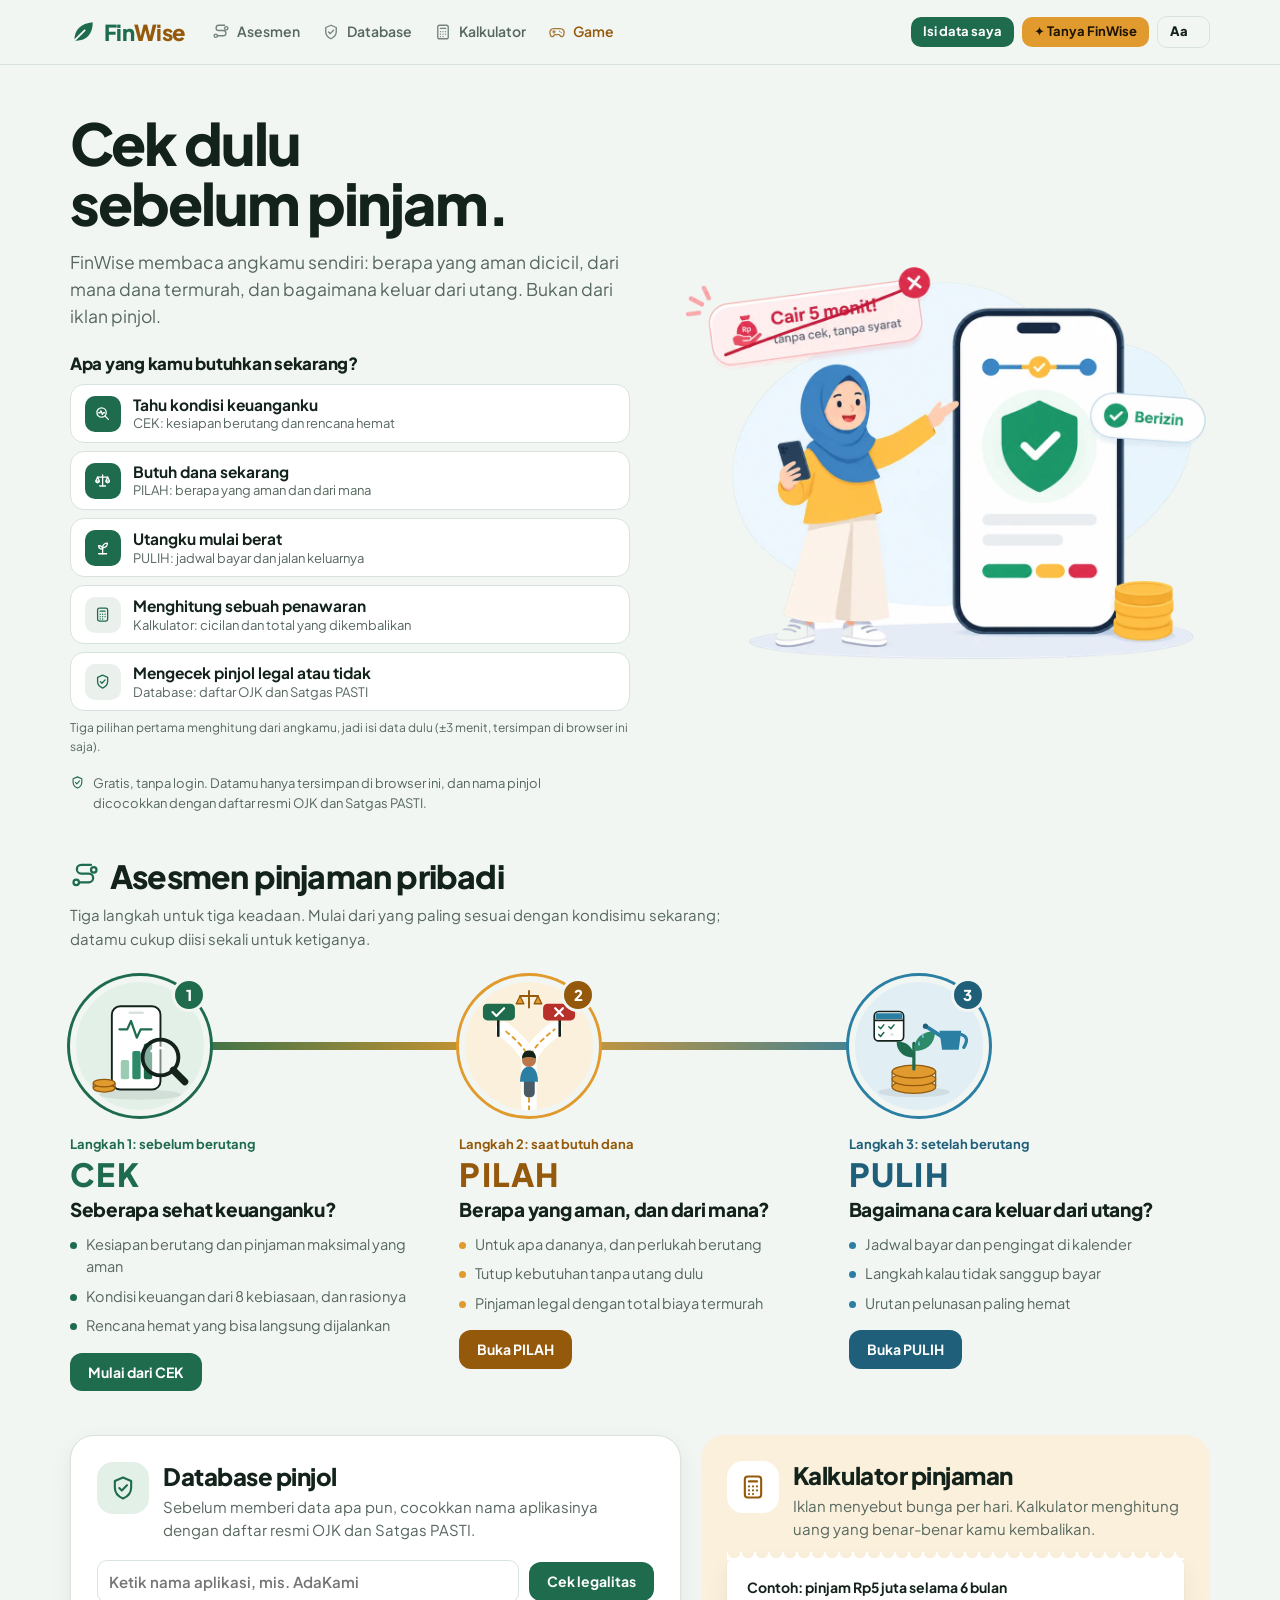
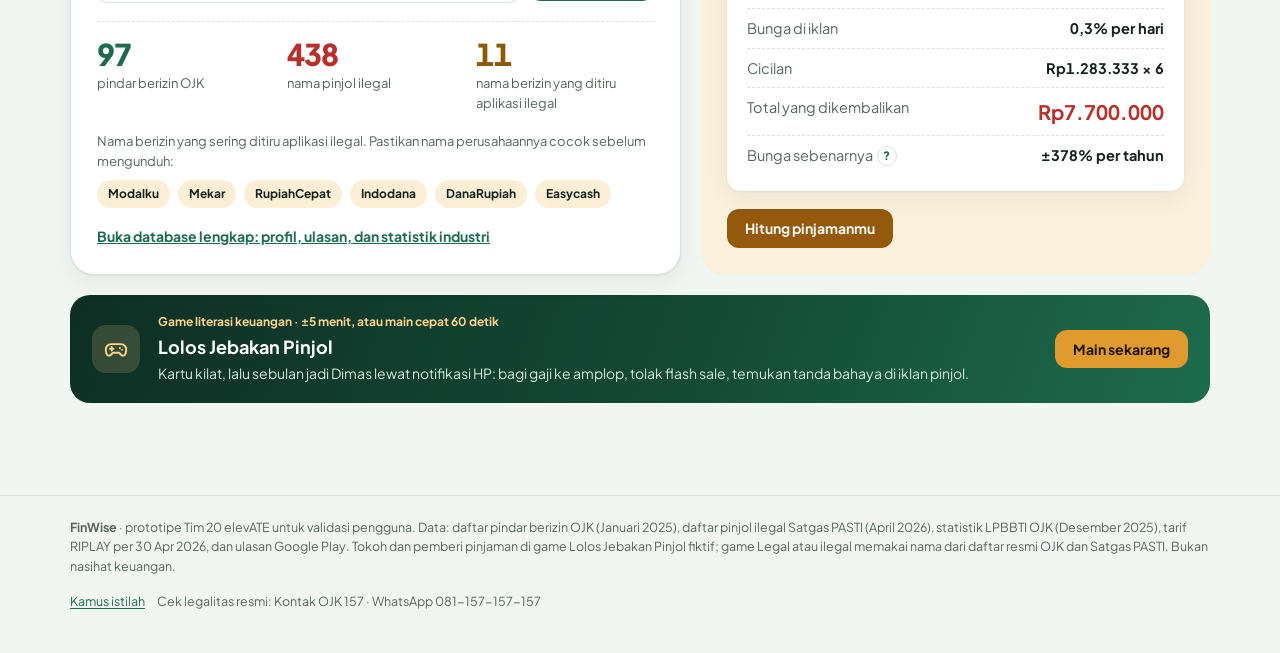
==== commit 857c6c4c: "Game v2: kilat cards instead of the quiz, month as phone notifications with mini-games - Ronde Insti" ====
--- a/docs/index.html
+++ b/docs/index.html
@@ -827,6 +827,79 @@
 .feat-n{font-family:var(--display);font-size:1.9rem;font-weight:800;letter-spacing:-.02em;color:var(--ft);line-height:1.1;font-variant-numeric:tabular-nums}
 .feat-d{font-size:.84rem;color:var(--muted)}
 .feat-cta{margin-top:auto;padding-top:8px;font-weight:700;font-size:.875rem;color:var(--ft)}
+/* R5: game v2 — kilat cards */
+.kl-intro{margin-bottom:12px;font-size:.9375rem}
+.kl-card{max-width:620px;margin:0 auto;background:var(--card);border:1px solid var(--line);border-radius:24px;padding:22px 22px 24px;box-shadow:var(--shadow)}
+.kl-top{display:flex;justify-content:space-between;align-items:center}
+.kl-dots{display:flex;gap:6px}.kl-dots i{width:26px;height:6px;border-radius:4px;background:var(--soft)}.kl-dots i.done{background:var(--green)}.kl-dots i.on{background:var(--amber-strong)}
+.kl-time{height:6px;border-radius:4px;background:var(--soft);overflow:hidden;margin:10px 0 4px}
+.kl-time i{display:block;height:100%;background:var(--amber-strong);width:100%;animation-name:klbar;animation-timing-function:linear;animation-fill-mode:forwards}
+@keyframes klbar{from{width:100%}to{width:0}}
+.kl-q{font-size:clamp(1.3rem,3.6vw,1.75rem);line-height:1.2;margin:16px 0 18px;letter-spacing:-.01em}
+.kl-q:focus{outline:none}
+.kl-opts{display:grid;grid-template-columns:repeat(3,minmax(0,1fr));gap:10px}.kl-opts.two{grid-template-columns:1fr 1fr}
+.kl-opts:has(.lock){grid-template-columns:1fr}
+.kl-bub{min-height:68px;border-radius:18px;border:2px solid var(--line);background:var(--paper);font:inherit;font-weight:800;font-size:1.15rem;color:var(--ink);cursor:pointer}
+.kl-bub:hover{border-color:var(--green);background:var(--green-tint)}
+.kl-bub.lock{min-height:54px;background:var(--green);border-color:var(--green);color:var(--card)}
+.kl-ads{display:grid;grid-template-columns:repeat(3,minmax(0,1fr));gap:10px}
+.kl-ad{display:flex;flex-direction:column;gap:6px;align-items:flex-start;text-align:left;padding:14px;border-radius:16px;border:2px dashed var(--line);background:var(--paper);font:inherit;color:var(--ink);cursor:pointer}
+.kl-ad b{font-size:1rem}.kl-ad:hover{border-color:var(--green);border-style:solid}
+@media (max-width:560px){.kl-opts,.kl-ads{grid-template-columns:minmax(0,1fr)}.kl-opts.two{grid-template-columns:1fr 1fr}}
+.kl-recap{border-top:1px solid var(--line);padding-top:12px}
+.kl-recap ul{list-style:none;margin:8px 0 0;padding:0;display:flex;flex-direction:column;gap:10px}
+.kl-recap li{display:grid;grid-template-columns:64px minmax(0,1fr);gap:10px;align-items:start}
+.kl-mk{display:flex;gap:4px;align-items:center;font-weight:800;color:var(--muted)}.kl-mk b{color:var(--green)}
+/* R5: Sebulan Bertahan as phone notifications */
+.sb-stage{display:grid;grid-template-columns:240px minmax(0,1fr);gap:18px;align-items:start}
+@media (max-width:820px){.sb-stage{grid-template-columns:minmax(0,1fr)}}
+.sb-hud{display:flex;flex-direction:column;gap:8px;position:sticky;top:140px}
+@media (max-width:820px){.sb-hud{position:static;display:grid;grid-template-columns:repeat(2,minmax(0,1fr))}.sb-who{grid-column:1/-1}}
+.sb-who{display:flex;align-items:center;gap:10px;background:var(--card);border:1px solid var(--line);border-radius:16px;padding:10px 12px}
+.sb-who .face{width:48px;height:48px;flex:none}.sb-who .tiny{display:block}
+.sb-phone{max-width:560px;background:var(--card);border:1px solid var(--line);border-radius:26px;padding:18px;box-shadow:var(--shadow)}
+.notif{display:flex;gap:12px;align-items:flex-start;padding:12px 14px;border-radius:18px;background:var(--soft)}
+@keyframes nfin{from{transform:translateY(10px) scale(.98)}to{transform:none}}
+@media (prefers-reduced-motion:no-preference){.notif.nf-in{animation:nfin .3s ease both}}
+.nf-app{flex:none;width:38px;height:38px;border-radius:11px;display:grid;place-items:center;font-weight:800;color:var(--card);background:var(--green)}
+.nf-amber{background:var(--amber)} .nf-pulih{background:var(--pulih)} .nf-deep{background:var(--deep)} .nf-danger{background:var(--danger)} .nf-green{background:var(--green)}
+.nf-meta{font-size:.75rem;font-weight:700;color:var(--ink)}
+.nf-text{font-size:1.15rem;line-height:1.3;margin-top:2px}.nf-text:focus{outline:none}
+.sb-ask{margin:14px 2px 0;font-weight:600}
+.sb-choices.two{grid-template-columns:1fr 1fr}
+.sb-choice{align-items:center;text-align:center;min-height:56px;justify-content:center}
+.sb-choice.ghost{background:transparent}
+.sb-choice:disabled{opacity:.5;cursor:not-allowed}
+.sb-out{margin-top:14px;padding:14px;border-radius:16px;background:var(--soft)}
+.sb-out.safe{background:var(--safe-tint)} .sb-out.amber{background:var(--stretch-tint)} .sb-out.danger{background:var(--danger-tint)}
+.sb-head{font-weight:800;font-size:1.1rem}.sb-head:focus{outline:none}
+details.why{margin:4px 0 12px}details.why > summary{cursor:pointer;font-weight:700;color:var(--green);font-size:.875rem}
+details.why p{margin-top:6px}
+.sb-wallet{margin-top:10px;font-size:.9375rem}
+.env-row{display:grid;grid-template-columns:repeat(3,minmax(0,1fr));gap:10px;margin-top:14px}
+.env{position:relative;display:flex;flex-direction:column;align-items:center;gap:2px;padding:22px 8px 12px;border-radius:12px;border:2px solid var(--line);background:var(--paper);font:inherit;color:var(--ink);cursor:pointer;overflow:hidden}
+.env b{font-size:.875rem}.env .num{font-size:.8125rem;color:var(--muted)}
+.env-flap{position:absolute;top:0;left:0;right:0;height:16px;background:linear-gradient(160deg,transparent 49%,var(--line) 50%),linear-gradient(200deg,transparent 49%,var(--line) 50%);background-size:50% 100%;background-repeat:no-repeat;background-position:left,right}
+.env.on{border-color:var(--green);background:var(--green-tint)}.env.on .num{color:var(--green);font-weight:700}
+.env.on::after{content:"✓";position:absolute;top:18px;right:8px;font-weight:800;color:var(--green)}
+.blk-bar{display:flex;height:30px;border-radius:10px;overflow:hidden;margin-top:14px;font-size:.75rem;font-weight:700;color:var(--card)}
+.blk-bar i{display:flex;align-items:center;justify-content:center;font-style:normal;white-space:nowrap;overflow:hidden}
+.b-tab{background:var(--green)}.b-kak{background:var(--pulih)}.b-loan{background:var(--danger)}
+@media (prefers-reduced-motion:no-preference){.blk-bar i{transition:width .3s ease}}
+.blk-row{display:grid;grid-template-columns:1fr 1fr;gap:10px;margin-top:12px}
+.blk{display:flex;flex-direction:column;align-items:center;gap:2px;padding:14px 8px;border-radius:14px;border:2px solid var(--line);background:var(--paper);font:inherit;color:var(--ink);cursor:pointer}
+.blk.on{border-color:var(--green);background:var(--green-tint)}
+.sb-slide{display:flex;flex-direction:column;align-items:center;gap:8px;margin-top:14px}
+.sb-slide output{font-family:var(--display);font-weight:800;font-size:1.75rem}
+.sb-slide .range{width:100%}
+.ad-card{margin-top:14px;border-radius:16px;border:2px solid var(--danger);background:linear-gradient(160deg,var(--danger-tint),var(--card) 60%);padding:14px}
+.ad-brand{font-weight:800;font-size:1.05rem;color:var(--danger)}
+.ad-lines{display:flex;flex-direction:column;gap:8px;margin-top:10px}
+.ad-line{text-align:left;padding:10px 12px;border-radius:12px;border:1.5px dashed var(--line);background:var(--card);font:inherit;color:var(--ink);cursor:pointer}
+.ad-line.on{border:2px solid var(--danger);background:var(--danger-tint);font-weight:700}
+.ad-line.on::before{content:"⚑ ";color:var(--danger)}
+@media (max-width:820px){.sb-stage{display:flex;flex-direction:column}.sb-phone{order:-1;width:100%}.sb-hud{width:100%}.sb-hud{grid-template-columns:repeat(4,minmax(0,1fr));gap:6px}.sb-hud .sbm{padding:8px}.sb-hud .sbm .k{font-size:.6875rem}.sb-hud .sbm .v{font-size:.8125rem}.sb-who{grid-column:1/-1}}
+@media (max-width:480px){.sb-hud{grid-template-columns:repeat(2,minmax(0,1fr))}}
 </style>
 </head>
 <body>
@@ -1803,7 +1876,7 @@
 
   <a class="challenge" href="#main">
     <span class="ch-ico">${ico('game')}</span>
-    <span class="ch-text"><small>Game literasi keuangan · ±10 menit, atau main cepat 60 detik</small><b>Lolos Jebakan Pinjol</b><span>Jalani sebulan sebagai Dimas: flash sale, tagihan, dan biaya rumah sakit. Setiap pilihan mengubah sisa uang, utang, dan stresnya.</span></span>
+    <span class="ch-text"><small>Game literasi keuangan · ±5 menit, atau main cepat 60 detik</small><b>Lolos Jebakan Pinjol</b><span>Kartu kilat, lalu sebulan jadi Dimas lewat notifikasi HP: bagi gaji ke amplop, tolak flash sale, temukan tanda bahaya di iklan pinjol.</span></span>
     <span class="btn amber">Main sekarang</span>
   </a>`;
 }
@@ -3115,15 +3188,88 @@
     </tbody></table></div><p class="tiny muted" style="margin-top:8px">Sumber: Statistik LPBBTI OJK, ${st.period}.</p></div>`;
 }
 const starBar = (n, max) => `<div class="bar" style="flex:1" aria-hidden="true"><i style="width:${max ? (n / max * 100).toFixed(1) : 0}%;background:var(--amber-strong)"></i></div>`;
+/* ================= GAME · Ronde Insting & Ronde Final =================
+   Six quick cards instead of a multiple-choice quiz: one line each, answered with a tap, a slider or two blocks,
+   about 10 seconds per card. The same cards are played before and after "Sebulan Bertahan", so the gain is
+   measurable for Gate 1. No answer is revealed during the first round. Correct values come from the engine. */
+const KL_MS = 10000;
+const KL_DIMAS = () => DATA.personas.dimas;
+// score: 1 = right, 0.5 = close, 0 = wrong or out of time
+const nearScore = (v, target, ok, half) => { const off = Math.abs(v - target) / Math.max(1, target); return off <= ok ? 1 : off <= half ? 0.5 : 0; };
+const KILAT = [
+  { id: 'sisa', ui: 'pick', q: () => `Gaji ${rps(FW.income(KL_DIMAS()))}. Keluar ${rps(FW.spendTotal(KL_DIMAS()) + KL_DIMAS().family + FW.instalments(KL_DIMAS()))}. Sisa?`,
+    opts: () => [0, FW.surplus(KL_DIMAS()), 4000000].map(v => rps(v)), right: 1, answer: () => `Sisa uang Dimas ${rp(FW.surplus(KL_DIMAS()))} per bulan.` },
+  { id: 'batas', ui: 'slider', q: () => 'Geser: cicilan baru maksimal yang masih aman untuk Dimas', min: 0, max: 2000000, step: 25000,
+    target: () => FW.headroom(KL_DIMAS()).ceiling, score: v => nearScore(v, FW.headroom(KL_DIMAS()).ceiling, 0.1, 0.3), answer: () => `Batas cicilan amannya ${rp(FW.headroom(KL_DIMAS()).ceiling)} per bulan.` },
+  { id: 'tangga', ui: 'blocks', q: () => `Butuh ${rps(KL_DIMAS().need.amount)}. Tutup dulu dari mana?`,
+    score: b => b.tab && b.kak ? 1 : b.tab || b.kak ? 0.5 : 0, answer: () => `Tabungan ${rps(KL_DIMAS().emergencyFund)} + bantuan kakak ${rps(KL_DIMAS().need.family)} dulu, jadi pinjamnya ${rps(KL_DIMAS().need.amount - KL_DIMAS().emergencyFund - KL_DIMAS().need.family)}.` },
+  { id: 'murah', ui: 'ads', q: () => 'Pinjam Rp7 jt. Mana yang total biayanya paling murah?',
+    opts: () => [['Pindar', '0,25%/hari · 6 bln', 0.0025, 'day', 6], ['Pindar', '0,15%/hari · 12 bln', 0.0015, 'day', 12], ['Koperasi', '1%/bulan · 12 bln', 0.01, 'month', 12]],
+    right: 2, answer: () => { const o = KILAT[3].opts().map(([, , r, u, m]) => FW.loan({ principal: 7e6, rate: r, unit: u, months: m }).total); return `Koperasi: biaya ${rps(o[2])}, dibanding ${rps(o[0])} dan ${rps(o[1])} di pindar.`; } },
+  { id: 'legal', ui: 'pick', q: () => '“Cair Kilat 24 Jam”: cair 5 menit, cukup KTP. Legal?', opts: () => ['Legal', 'Ilegal'], right: 1,
+    answer: () => 'Ilegal: tidak ada di daftar OJK. Cair instan tanpa cek adalah tanda bahaya.' },
+  { id: 'maks', ui: 'slider', q: () => 'Geser: pinjaman maksimal yang aman untuk Dimas, tenor 12 bulan', min: 0, max: 20000000, step: 250000,
+    target: () => FW.maxSafeLoan(KL_DIMAS(), 12), score: v => nearScore(v, FW.maxSafeLoan(KL_DIMAS(), 12), 0.15, 0.35), answer: () => `Sekitar ${rp(FW.maxSafeLoan(KL_DIMAS(), 12))} untuk 12 bulan.` },
+];
+const klScore = arr => Math.round(arr.reduce((s, x) => s + (+x || 0), 0) / arr.length * 100);
+function klStart(t, round) { t.kl = { round, i: 0, start: Date.now(), tmp: {} }; }
+function klAnswer(t, raw) {
+  const k = t.kl, card = KILAT[k.i]; if (!card) return;
+  const sc = raw == null ? 0 : card.ui === 'pick' || card.ui === 'ads' ? (+raw === card.right ? 1 : 0) : card.ui === 'blocks' ? card.score(raw) : card.score(+raw);
+  t[k.round][k.i] = sc; k.i++; k.start = Date.now(); k.tmp = {};
+}
+function klView(t) {
+  const k = t.kl, card = KILAT[k.i], n = KILAT.length, timer = t.timerOn !== false;
+  if (!card) return '';
+  const el = Date.now() - k.start, left = Math.max(0, Math.ceil((KL_MS - el) / 1000));
+  let body = '';
+  if (card.ui === 'pick') body = `<div class="kl-opts ${card.opts().length === 2 ? 'two' : ''}">${card.opts().map((o, i) => `<button class="kl-bub" data-act="kl-pick" data-v="${i}">${esc(o)}</button>`).join('')}</div>`;
+  if (card.ui === 'ads') body = `<div class="kl-ads">${card.opts().map(([who, l], i) => `<button class="kl-ad" data-act="kl-pick" data-v="${i}"><span class="tiny">${who}</span><b>${l}</b></button>`).join('')}</div>`;
+  if (card.ui === 'slider') body = `<div class="sb-slide"><output id="kl-val" for="kl-range" class="num">${rp(card.min)}</output><input type="range" id="kl-range" class="range" min="${card.min}" max="${card.max}" step="${card.step}" value="${card.min}" aria-label="${esc(card.q())}" aria-valuetext="${rp(card.min)}"></div>
+    <div class="row between tiny muted"><span>${rps(card.min)}</span><span>${rps(card.max)}</span></div><div class="kl-opts"><button class="kl-bub lock" data-act="kl-lock">Kunci</button></div>`;
+  if (card.ui === 'blocks') { const d = KL_DIMAS(), b = k.tmp, loan = d.need.amount - (b.tab ? d.emergencyFund : 0) - (b.kak ? d.need.family : 0);
+    body = `<div class="blk-row"><button class="blk ${b.tab ? 'on' : ''}" data-act="kl-toggle" data-v="tab" aria-pressed="${!!b.tab}"><b>Tabungan</b><span class="num">${rps(d.emergencyFund)}</span></button><button class="blk ${b.kak ? 'on' : ''}" data-act="kl-toggle" data-v="kak" aria-pressed="${!!b.kak}"><b>Bantuan kakak</b><span class="num">${rps(d.need.family)}</span></button></div>
+    <p class="sb-wallet">Pinjam: <b class="num">${rp(loan)}</b></p><div class="kl-opts"><button class="kl-bub lock" data-act="kl-lock">Kunci</button></div>`; }
+  return `<div class="kl-card" aria-live="polite">
+    <div class="kl-top"><span class="kl-dots" role="img" aria-label="Kartu ${k.i + 1} dari ${n}">${KILAT.map((_, i) => `<i class="${i < k.i ? 'done' : i === k.i ? 'on' : ''}"></i>`).join('')}</span>${timer ? `<span class="tiny muted" role="timer">${left} dtk</span>` : ''}</div>
+    ${timer ? `<div class="kl-time" aria-hidden="true"><i style="animation-duration:${KL_MS}ms;animation-delay:-${el}ms"></i></div>` : ''}
+    <h2 id="kl-q" tabindex="-1" class="kl-q">${esc(card.q())}</h2>${body}</div>`;
+}
+// end-of-game recap: each card, its answer, and how the player did before and after
+function klRecap(t) {
+  const mark = x => x == null ? '–' : x >= 1 ? '✓' : x > 0 ? '½' : '✗';
+  return `<div class="kl-recap"><h3>Jawaban kartu kilat</h3><ul>${KILAT.map((c, i) => `<li><span class="kl-mk" aria-label="Ronde Insting ${mark(t.pre[i])}, Ronde Final ${mark(t.post[i])}"><span>${mark(t.pre[i])}</span>→<b>${mark(t.post[i])}</b></span><div><b>${esc(c.q())}</b><div class="small">${esc(c.answer())}</div></div></li>`).join('')}</ul></div>`;
+}
+// timers: one per kilat card, and one for the red-flag mini-game; re-armed after every render
+let klTimer = null, sbFlagTimer = null;
+function armGameTimers() {
+  clearTimeout(klTimer); clearTimeout(sbFlagTimer);
+  const t = S.test; if (!t || S.route !== 'main' || t.timerOn === false) return;
+  if ((t.stage === 1 || t.stage === 3) && t.kl && KILAT[t.kl.i]) {
+    const left = KL_MS - (Date.now() - t.kl.start);
+    klTimer = setTimeout(() => { if (S.test !== t || !t.kl) return; klAnswer(t, null); announce('Waktu habis'); klAfter(t); }, Math.max(0, left));
+  }
+  if (t.stage === 2 && t.g && !t.g.out && !t.g.done) {
+    const ev = sbActive(t.g)[t.g.i];
+    if (ev?.ui === 'flags') sbFlagTimer = setTimeout(() => { if (S.test !== t || t.g.out) return; sbPick(t, t.g.flg.taps.join(',')); render(); document.getElementById('sb-out')?.focus({ preventScroll: true }); }, Math.max(0, SB_FLAG_MS - (Date.now() - t.g.flg.start)));
+  }
+}
+// after each kilat answer: next card, or the next stage once the round is complete
+function klAfter(t) {
+  if (t.kl.i >= KILAT.length) { t.kl = null; if (t.stage === 1) t.stage = 2; else if (t.stage === 3) t.stage = 4; window.scrollTo(0, 0); }
+  render();
+  (document.getElementById('kl-q') || document.getElementById('sb-h') || document.querySelector('main h2'))?.focus({ preventScroll: true });
+}
 /* ================= GAME · Babak 2 "Sebulan Bertahan" =================
-   One month as Dimas, from payday to payday. The game decides which events happen and what each choice
-   changes in a copy of his profile; every rupiah figure shown comes from the engine (FW) on that copy. */
+   One month as Dimas, payday to payday, told as phone notifications. Each event is a short line and a few big
+   buttons or a small mini-game (envelopes, fund blocks, a slider, red flags in an ad). The longer explanation sits
+   behind "Kenapa?". Every rupiah figure comes from the engine (FW) on a copy of his profile. */
 const sbDebt = p => FW.sum(p.loans, l => l.outstanding);
 const r10k = x => Math.round(x / 10000) * 10000;
-const SB_SHOES = 750000, SB_LEAK = 700000, SB_CUT = 0.3;
+const SB_SHOES = 750000, SB_LEAK = 700000, SB_CUT = 0.3, SB_FLAG_MS = 12000;
 function sbNew() {
   const p = clone(DATA.personas.dimas);
-  return { i: 0, p, saldo: FW.surplus(p), stres: 30, need: null, flags: {}, picks: {}, out: null, done: false,
+  return { i: 0, p, saldo: FW.surplus(p), stres: 30, need: null, flags: {}, picks: {}, out: null, done: false, env: {}, blk: {}, flg: {},
     start: { utang: sbDebt(p), sur: FW.surplus(p), ceiling: FW.headroom(p).ceiling, ef: p.emergencyFund } };
 }
 const sbProd = id => DATA.products.find(x => x.id === id);
@@ -3137,57 +3283,67 @@
 }
 function sbAddLoan(p, o) { p.loans.push({ id: 'g' + p.loans.length, dueDay: 10, rateMonthly: 0, ...o }); }
 const sbStress = s => s < 35 ? 'tenang' : s < 65 ? 'waswas' : 'tertekan';
+const clamp100 = x => Math.max(0, Math.min(100, x));
+// the ad in the red-flag mini-game: three warning signs and two ordinary lines (the brand is fictional)
+const SB_AD = [['Cair 5 menit, tanpa cek apa pun', true], ['Bisa dicicil 3–12 bulan', false], ['Izinkan akses kontak & galeri', true], ['Ada nomor layanan pelanggan', false], ['Tanpa nama PT dan nomor izin OJK', true]];
 const SB_HINTS = {
-  gajian: 'Uang yang pasti keluar (kebutuhan pokok, kiriman keluarga, cicilan) paling aman dipisah di hari gajian, sebelum terpakai.',
-  flash: 'Cicilan “0%” tetap cicilan: porsi cicilan naik dan batas cicilan aman untuk kejadian mendadak turun.',
-  rs: 'Tangga dana: pakai uang tanpa bunga dulu (dana darurat, bantuan keluarga), baru pinjam sisanya.',
-  batas: 'Batas aman FinWise adalah yang lebih kecil dari dua angka: 30% gaji dikurangi cicilan lama, dan 70% sisa uang.',
-  pilih: 'Bandingkan total biaya dan cocokkan dengan batas aman. Cair paling cepat bukan berarti paling aman, dan cek dulu izinnya.',
-  tagih: 'Kalau uang kurang, hubungi pemberi pinjaman sebelum jatuh tempo. Telat bayar tercatat di SLIK.',
+  gajian: 'Uang yang pasti keluar paling aman dipisah di hari gajian, sebelum terpakai.',
+  flash: 'Cicilan “0%” tetap cicilan: batas cicilan amanmu ikut turun.',
+  rs: 'Pakai uang tanpa bunga dulu (tabungan, bantuan keluarga), baru pinjam sisanya.',
+  batas: 'Ambil yang lebih kecil: 30% gaji dikurangi cicilan lama, atau 70% sisa uang.',
+  iklan: 'Cair instan tanpa cek, minta akses kontak, dan tanpa nama perusahaan adalah tanda pinjol ilegal.',
+  pilih: 'Bandingkan total biaya dan cek izinnya. Cair paling cepat bukan berarti paling aman.',
+  tagih: 'Kalau uang kurang, hubungi pemberi pinjaman sebelum jatuh tempo.',
   teror: 'Penagih dilarang menghubungi orang selain peminjam. Simpan bukti dan laporkan.',
   akhir: 'Sisa uang di akhir bulan paling berguna untuk membangun lagi dana darurat.',
 };
+const APPS = { bank: ['Bank', 'green'], toko: ['Toko', 'amber'], kakak: ['Kakak', 'pulih'], dimas: ['Catatan', 'deep'], iklan: ['Iklan', 'danger'], pinjam: ['Pinjaman', 'deep'], paylater: ['Paylater', 'amber'], grup: ['Grup kantor', 'danger'], kalender: ['Kalender', 'green'] };
 // events in order; `when` decides whether an event happens, `auto` resolves an event that has no real choice
 const SB_EVENTS = [
-  { id: 'gajian', day: 25, title: g => `Gajian masuk ${rp(FW.income(g.p))}`,
-    text: g => `Bulan ini yang pasti keluar: kebutuhan pokok ${rp(FW.needs(g.p))}, kiriman keluarga ${rp(g.p.family)}, dan cicilan ${rp(FW.instalments(g.p))}. Sisa uang Dimas ${rp(FW.surplus(g.p))}.`,
-    choices: () => [['kunci', 'Pisahkan dulu yang pasti keluar', 'Pindah ke rekening terpisah hari ini'], ['santai', 'Biarkan di satu rekening', 'Nanti juga cukup']],
+  { id: 'gajian', day: 25, app: 'bank', ui: 'envelopes',
+    notif: g => `Gaji masuk ${rp(FW.income(g.p))}`, ask: () => 'Bagi dulu ke amplop sebelum terpakai.',
     pick: (g, v) => v === 'kunci'
-      ? (g.flags.locked = true, g.stres -= 5, { tone: 'safe', head: 'Uang yang pasti keluar sudah aman.', body: `Yang terlihat di rekening tinggal ${rp(g.saldo)}. Karena terlihat sedikit, belanja kecil ikut tertahan.` })
-      : (g.flags.locked = false, { tone: 'amber', head: `${rp(FW.income(g.p))} terlihat di rekening.`, body: 'Terasa banyak. Kita lihat nanti apakah semuanya masih ada saat tagihan datang.' }) },
-  { id: 'flash', day: 27, title: () => `Flash sale sepatu ${rps(SB_SHOES)}`,
-    text: () => `Teman-teman kantor membeli sepatu lari yang sama. Ada pilihan paylater 3× ${rp(SB_SHOES / 3)}, katanya bunga 0%.`,
-    choices: () => [['paylater', 'Ambil paylater 3×', `${rps(SB_SHOES / 3)} per bulan, 3 bulan`], ['tunai', 'Bayar tunai dari sisa uang', `${rps(SB_SHOES)} sekarang`], ['tunda', 'Masukkan wishlist dulu', 'Cek lagi 30 hari lagi']],
+      ? (g.flags.locked = true, g.stres -= 5, { tone: 'safe', head: 'Uang yang pasti keluar sudah aman.', body: `Yang tersisa untuk dipakai bebas: ${rp(g.saldo)}. Karena terlihat sedikit, belanja kecil ikut tertahan.` })
+      : (g.flags.locked = false, { tone: 'amber', head: 'Semua uang dibiarkan di satu rekening.', body: `${rp(FW.income(g.p))} terlihat banyak. Kita lihat nanti apakah semuanya masih ada saat tagihan datang.` }) },
+  { id: 'flash', day: 27, app: 'toko',
+    notif: () => `Flash sale! Sepatu ${rps(SB_SHOES)}, cicil 3× 0%`,
+    choices: () => [['paylater', 'Cicil 3×'], ['tunai', 'Bayar tunai'], ['tunda', 'Simpan di wishlist']],
     pick: (g, v) => {
       if (v === 'paylater') {
         const c0 = FW.headroom(g.p).ceiling; sbAddLoan(g.p, { name: 'Paylater sepatu', type: 'paylater', instalment: SB_SHOES / 3, outstanding: SB_SHOES, months: 3, dueDay: 5 });
         const h = FW.headroom(g.p); g.flags.shoes = [c0, h.ceiling]; g.stres -= 5;
-        return { tone: 'amber', head: 'Sepatu dibawa pulang. Cicilannya ikut.', body: `Cicilan Dimas naik jadi ${rp(h.ex)} per bulan (${pct(h.dsrNow, 0)} dari gaji). Batas cicilan amannya turun dari ${rp(c0)} jadi ${rp(h.ceiling)}. Bunga 0% tetap cicilan.` };
+        return { tone: 'amber', head: `Batas cicilan amanmu turun ke ${rps(h.ceiling)}.`, body: `Cicilan Dimas naik jadi ${rp(h.ex)} per bulan (${pct(h.dsrNow, 0)} dari gaji). Batas cicilan amannya turun dari ${rp(c0)} jadi ${rp(h.ceiling)}. Bunga 0% tetap cicilan.` };
       }
-      if (v === 'tunai') { g.saldo -= SB_SHOES; g.stres -= 5; return { tone: 'amber', head: 'Lunas di tempat.', body: `Tidak ada utang baru, tapi sisa uang bulan ini tinggal ${rp(g.saldo)} untuk kejadian mendadak.` }; }
-      g.stres += 5; return { tone: 'safe', head: 'Belum beli.', body: `Kalau 30 hari lagi masih ingin dan uangnya ada, beli tanpa cicilan. Sisa uang tetap ${rp(g.saldo)}.` };
+      if (v === 'tunai') { g.saldo -= SB_SHOES; g.stres -= 5; return { tone: 'amber', head: `Lunas. Sisa uang tinggal ${rps(g.saldo)}.`, body: 'Tidak ada utang baru, tapi bantalan untuk kejadian mendadak bulan ini menipis.' }; }
+      g.stres += 5; return { tone: 'safe', head: 'Belum beli. Sisa uang utuh.', body: 'Kalau 30 hari lagi masih ingin dan uangnya ada, beli tanpa cicilan.' };
     } },
-  { id: 'rs', day: 1, title: () => 'Ayah masuk rumah sakit',
-    text: g => `Biaya yang harus disiapkan ${rp(g.p.need.amount)} dalam 3 hari. Dimas punya dana darurat ${rp(g.p.emergencyFund)}, dan ${g.p.need.familyFrom} bisa membantu ${rp(g.p.need.family)}. Dari mana dulu?`,
-    choices: g => { const n = g.p.need, ef = g.p.emergencyFund; return [['tangga', 'Dana darurat dan bantuan kakak dulu, sisanya pinjam', `Pinjam ${rps(n.amount - ef - n.family)}`], ['darurat', 'Dana darurat saja, sisanya pinjam', `Pinjam ${rps(n.amount - ef)}`], ['pinjam', 'Pinjam semuanya, dana darurat jangan disentuh', `Pinjam ${rps(n.amount)}`]]; },
+  { id: 'rs', day: 1, app: 'kakak', ui: 'blocks',
+    notif: g => `Ayah masuk RS. Butuh ${rps(g.p.need.amount)} dalam 3 hari.`, ask: () => 'Tutup dulu dari mana? Sisanya dipinjam.',
     pick: (g, v) => {
       const n = g.p.need, ef = g.p.emergencyFund; g.stres += 15; g.flags.ladder = v;
-      if (v === 'pinjam') { g.need = n.amount; return { tone: 'danger', head: `Pinjam ${rp(g.need)}.`, body: `Dana darurat memang disiapkan untuk kejadian seperti ini. Tidak memakainya membuat pinjaman ${rp(ef + n.family)} lebih besar dari yang perlu, dan bunganya tetap jalan.` }; }
-      g.p.emergencyFund = 0;
-      if (v === 'darurat') { g.need = n.amount - ef; return { tone: 'amber', head: `Pinjam ${rp(g.need)}.`, body: `Bantuan ${n.familyFrom} ${rp(n.family)} tanpa bunga tidak dipakai, jadi pinjamannya ${rp(n.family)} lebih besar dari yang perlu.` }; }
-      g.need = n.amount - ef - n.family; return { tone: 'safe', head: `Pinjamannya tinggal ${rp(g.need)}.`, body: 'Uang tanpa bunga dipakai dulu. Ini namanya tangga dana: makin kecil pinjamannya, makin kecil cicilan dan bunganya.' };
+      const useEf = v === 'tangga' || v === 'darurat', useFam = v === 'tangga' || v === 'kakak';
+      g.need = n.amount - (useEf ? ef : 0) - (useFam ? n.family : 0); if (useEf) g.p.emergencyFund = 0;
+      const extra = g.need - (n.amount - ef - n.family);
+      return { tone: extra ? (v === 'pinjam' ? 'danger' : 'amber') : 'safe', head: `Yang dipinjam: ${rp(g.need)}.`,
+        body: extra ? `Uang tanpa bunga yang tidak dipakai membuat pinjamannya ${rp(extra)} lebih besar dari yang perlu, dan bunganya tetap jalan.` : 'Tangga dana: uang tanpa bunga dipakai dulu. Makin kecil pinjamannya, makin kecil cicilan dan bunganya.' };
     } },
-  { id: 'batas', day: 1, title: () => 'Berapa cicilan yang masih aman?',
-    text: g => `Sebelum memilih pinjaman, cek batasnya dulu. Sisa uang Dimas sekarang ${rp(FW.surplus(g.p))} per bulan. Cicilan baru maksimal berapa supaya tetap aman?`,
-    choices: g => { const c = FW.headroom(g.p).ceiling; return [['lo', rp(r10k(c * 0.43)), ''], ['ok', rp(c), ''], ['hi', rp(r10k(c * 2.15)), '']]; },
+  { id: 'batas', day: 1, app: 'dimas', ui: 'slider',
+    notif: g => `Sisa uangku ${rps(FW.surplus(g.p))}/bulan. Cicilan baru maksimal berapa?`, ask: () => 'Geser ke cicilan yang menurutmu masih aman, lalu kunci.',
     pick: (g, v) => {
-      const h = FW.headroom(g.p), ok = v === 'ok'; g.flags.headroomOk = ok;
-      return { tone: ok ? 'safe' : 'amber', head: ok ? `Tepat: ${rp(h.ceiling)}.` : `Belum tepat. Batas amannya ${rp(h.ceiling)}.`,
+      const h = FW.headroom(g.p), val = +v || 0, off = Math.abs(val - h.ceiling) / Math.max(1, h.ceiling), ok = off <= 0.1; g.flags.headroomOk = ok;
+      return { tone: ok ? 'safe' : off <= 0.3 ? 'amber' : 'danger', head: ok ? `Tepat. Batas amannya ${rp(h.ceiling)}.` : `Batas amannya ${rp(h.ceiling)}, kamu pilih ${rp(val)}.`,
         body: `FinWise mengambil yang lebih kecil dari dua angka: 30% gaji dikurangi cicilan lama (${rp(h.lens1)}) dan 70% sisa uang (${rp(h.lens2)}). Dengan tenor 12 bulan, pinjaman maksimal yang aman sekitar ${rp(FW.maxSafeLoan(g.p, 12))}.${g.flags.shoes ? ` Tanpa paylater sepatu, batasnya ${rp(g.start.ceiling)}.` : ''}` };
     } },
-  { id: 'pilih', day: 2, title: g => `Pilih pinjaman ${rps(g.need)}`,
-    text: () => 'Uangnya harus ada dalam 3 hari. Tiga tawaran masuk. Bandingkan, lalu pilih satu.',
-    offers: true,
+  { id: 'iklan', day: 2, app: 'iklan', ui: 'flags',
+    notif: () => 'Cair Kilat 24 Jam: dana cair 5 menit!', ask: () => 'Ketuk semua tanda bahaya di iklan ini, lalu selesai.',
+    pick: (g, v) => {
+      const taps = String(v || '').split(',').filter(Boolean).map(Number), hit = taps.filter(i => SB_AD[i]?.[1]).length, wrong = taps.filter(i => SB_AD[i] && !SB_AD[i][1]).length, all = SB_AD.filter(x => x[1]).length;
+      g.flags.redFlags = hit; if (hit === all && !wrong) g.stres -= 5;
+      return { tone: hit === all && !wrong ? 'safe' : hit ? 'amber' : 'danger', head: `${hit} dari ${all} tanda bahaya ketemu${wrong ? `, ${wrong} salah ketuk` : ''}.`,
+        body: `Tanda bahayanya: ${SB_AD.filter(x => x[1]).map(x => x[0].toLowerCase()).join('; ')}. Pindar berizin wajib mencantumkan nama perusahaan dan izin OJK, dan hanya boleh mengakses kamera, mikrofon, dan lokasi.` };
+    } },
+  { id: 'pilih', day: 2, app: 'pinjam', ui: 'offers',
+    notif: g => `3 tawaran untuk ${rps(g.need)}. Pilih satu.`,
     pick: (g, v) => {
       const o = sbOffers(g).find(x => x.pr.id === v), others = sbOffers(g).filter(x => x.pr.id !== v && !x.illegal);
       g.chosen = { id: o.pr.id, name: o.pr.name, zone: o.zone };
@@ -3195,45 +3351,47 @@
         const got = r10k(g.need * (1 - SB_CUT)), cut = g.need - got;
         g.saldo -= cut; g.flags.illegal = true; g.stres += 25;
         sbAddLoan(g.p, { name: o.pr.name, type: 'pindar', instalment: g.need, outstanding: g.need, months: 1, dueDay: 25 });
-        return { tone: 'danger', head: 'Cair 5 menit, tapi tidak utuh.', body: `Yang masuk hanya ${rp(got)}; ${rp(cut)} dipotong sebagai “biaya layanan”, pola yang sering dilaporkan korban pinjol ilegal. Kekurangannya ditutup dari sisa uang. Seluruh ${rp(g.need)} harus kembali dalam 30 hari, dan aplikasinya sudah membaca kontak di HP Dimas.` };
+        return { tone: 'danger', head: `Cair 5 menit, tapi cuma ${rps(got)}.`, body: `${rp(cut)} dipotong sebagai “biaya layanan”, pola yang sering dilaporkan korban pinjol ilegal. Kekurangannya ditutup dari sisa uang. Seluruh ${rp(g.need)} harus kembali dalam 30 hari, dan aplikasinya sudah membaca kontak di HP Dimas.` };
       }
       sbAddLoan(g.p, { name: o.pr.name, type: o.pr.kind === 'koperasi' ? 'koperasi' : 'pindar', instalment: o.L.inst, outstanding: o.L.repay + o.L.fee, months: o.pr.months, rateMonthly: o.pr.unit === 'day' ? o.pr.rate * 30 : o.pr.rate });
       g.stres += { safe: 0, stretch: 10, danger: 20 }[o.zone];
       const cheaper = others.filter(x => x.L.total < o.L.total).sort((a, b) => a.L.total - b.L.total)[0], pricier = others.filter(x => x.L.total > o.L.total)[0];
-      return { tone: { safe: 'safe', stretch: 'amber', danger: 'danger' }[o.zone], head: `${o.pr.name}: cicilan ${rp(o.L.inst)} per bulan.`,
-        body: `Mulai bulan depan sisa uang Dimas jadi ${rp(FW.surplus(g.p), { plus: true })} per bulan. Total biaya pinjamannya ${rp(o.L.total)}${cheaper ? `, padahal ${cheaper.pr.name} hanya ${rp(cheaper.L.total)}` : pricier ? `; ${pricier.pr.name} akan memakan ${rp(pricier.L.total)}` : ''}.` };
+      return { tone: { safe: 'safe', stretch: 'amber', danger: 'danger' }[o.zone], head: `Cicilan ${rps(o.L.inst)}/bulan, sisa uang jadi ${rps(FW.surplus(g.p))}.`,
+        body: `Mulai bulan depan sisa uang Dimas jadi ${rp(FW.surplus(g.p), { plus: true })} per bulan. Total biaya ${o.pr.name}: ${rp(o.L.total)}${cheaper ? `, padahal ${cheaper.pr.name} hanya ${rp(cheaper.L.total)}` : pricier ? `; ${pricier.pr.name} akan memakan ${rp(pricier.L.total)}` : ''}.` };
     } },
-  { id: 'tagih', day: 5, title: g => `Tagihan paylater jatuh tempo`,
-    // what is due on the 5th beyond the planned budget: the new shoes instalment, plus small spending that leaked if nothing was set aside
-    pre: g => { const extra = (g.flags.shoes ? SB_SHOES / 3 : 0) + (g.flags.locked ? 0 : SB_LEAK); g.saldo -= extra; return extra; },
-    text: g => `Paylater lama ${rp(DATA.personas.dimas.loans.find(l => l.type === 'paylater').instalment)}${g.flags.shoes ? ` dan paylater sepatu ${rp(SB_SHOES / 3)}` : ''} jatuh tempo hari ini.${g.flags.locked ? '' : ` Ternyata ${rp(SB_LEAK)} sudah terpakai untuk jajan dan belanja kecil sejak gajian.`} ${g.saldo < 0 ? ` Uang Dimas kurang ${rp(-g.saldo)}.` : ''}`,
-    choices: g => g.saldo >= 0 ? null : [['nego', 'Hubungi pemberi pinjaman sebelum jatuh tempo', 'Minta jadwal baru'], ['telat', 'Telat saja, bayar minggu depan', 'Kena denda'], ['gali', 'Pinjam di aplikasi lain untuk menutup', 'Cair 1 jam']],
-    auto: g => ({ tone: 'safe', head: 'Semua tagihan tanggal 5 terbayar tepat waktu.', body: `${g.flags.locked ? 'Uangnya sudah dipisah sejak gajian, jadi tinggal dibayar. ' : ''}Sisa uang bulan ini ${rp(g.saldo)}. Riwayat kredit Dimas tetap lancar.` }),
+  { id: 'tagih', day: 5, app: 'paylater',
+    // what is due on the 5th beyond the planned budget: the shoes instalment, plus small spending that leaked if nothing was set aside
+    pre: g => { g.saldo -= (g.flags.shoes ? SB_SHOES / 3 : 0) + (g.flags.locked ? 0 : SB_LEAK); },
+    notif: g => `Tagihan ${rps(DATA.personas.dimas.loans.find(l => l.type === 'paylater').instalment + (g.flags.shoes ? SB_SHOES / 3 : 0))} jatuh tempo hari ini`,
+    ask: g => g.saldo < 0 ? `${g.flags.locked ? '' : `Ternyata ${rps(SB_LEAK)} habis untuk jajan sejak gajian. `}Uangmu kurang ${rps(-g.saldo)}.` : '',
+    choices: g => g.saldo >= 0 ? null : [['nego', 'Telepon pemberi pinjaman'], ['telat', 'Telat saja'], ['gali', 'Pinjam di aplikasi lain']],
+    auto: g => ({ tone: 'safe', head: 'Terbayar tepat waktu.', body: `${g.flags.locked ? 'Uangnya sudah dipisah sejak gajian, jadi tinggal dibayar. ' : ''}Sisa uang bulan ini ${rp(g.saldo)}. Riwayat kredit Dimas tetap lancar.` }),
     pick: (g, v) => {
-      if (v === 'nego') { g.stres += 5; g.carry = -g.saldo; g.saldo = 0; return { tone: 'safe', head: 'Pemberi pinjaman setuju menggeser sebagian tagihan.', body: `Tidak semua mau, tapi peluangnya jauh lebih besar sebelum telat. Kekurangan ${rp(g.carry)} dibayar bulan depan dan riwayat kredit tetap lancar. Contoh pesannya ada di PULIH.` }; }
-      if (v === 'telat') { g.stres += 15; g.p.slik = 'dpk'; g.p.onTime = false; g.flags.late = true; return { tone: 'danger', head: 'Telat 7 hari.', body: 'Denda keterlambatan bertambah, dan telat 1–90 hari tercatat di SLIK sebagai Kol 2 (dalam perhatian khusus). Catatan ini bisa menutup akses ke pinjaman murah seperti koperasi dan KUR.' }; }
+      if (v === 'nego') { g.stres += 5; g.carry = -g.saldo; g.saldo = 0; return { tone: 'safe', head: 'Tagihan digeser, riwayat tetap lancar.', body: `Tidak semua pemberi pinjaman mau, tapi peluangnya jauh lebih besar sebelum telat. Kekurangan ${rp(g.carry)} dibayar bulan depan. Contoh pesannya ada di PULIH.` }; }
+      if (v === 'telat') { g.stres += 15; g.p.slik = 'dpk'; g.p.onTime = false; g.flags.late = true; return { tone: 'danger', head: 'Telat 7 hari, kena denda dan tercatat.', body: 'Telat 1–90 hari tercatat di SLIK sebagai Kol 2 (dalam perhatian khusus). Catatan ini bisa menutup akses ke pinjaman murah seperti koperasi dan KUR.' }; }
       const pr = sbProd('pantas'), amt = Math.ceil(-g.saldo / 100000) * 100000, L = FW.loan({ principal: amt, rate: pr.rate, unit: pr.unit, months: pr.months });
       sbAddLoan(g.p, { name: pr.name, type: 'pindar', instalment: L.inst, outstanding: L.repay, months: pr.months, rateMonthly: pr.rate * 30 });
       g.saldo += amt; g.stres += 10; g.flags.dig = true;
-      return { tone: 'danger', head: 'Lubang ditutup lubang baru.', body: `Pinjaman ${rp(amt)} menambah cicilan ${rp(L.inst)} per bulan selama ${pr.months} bulan, dengan biaya ${rp(L.total)}. Sisa uang Dimas bulan depan jadi ${rp(FW.surplus(g.p), { plus: true })}.` };
+      return { tone: 'danger', head: `Lubang ditutup lubang baru: +${rps(L.inst)}/bulan.`, body: `Pinjaman ${rp(amt)} menambah cicilan ${rp(L.inst)} per bulan selama ${pr.months} bulan, dengan biaya ${rp(L.total)}. Sisa uang Dimas bulan depan jadi ${rp(FW.surplus(g.p), { plus: true })}.` };
     } },
-  { id: 'teror', day: 6, when: g => g.flags.illegal, title: () => 'Pesan masuk ke grup kantor',
-    text: () => 'Penagih Cair Kilat mengirim pesan ke atasan dan teman-teman Dimas, padahal belum jatuh tempo. Isinya menyebut Dimas penipu.',
-    choices: () => [['lapor', 'Simpan bukti dan lapor ke Kontak OJK 157', 'Telepon 157 atau WhatsApp 081-157-157-157'], ['bayar', 'Bayar seadanya supaya berhenti', 'Rp500 rb dari sisa uang'], ['diam', 'Diam saja, semoga berhenti', '']],
+  { id: 'teror', day: 6, when: g => g.flags.illegal, app: 'grup',
+    notif: () => '“Dimas penipu, bayar utangnya!”',
+    ask: () => 'Penagih Cair Kilat menyebar pesan ke grup kantor.',
+    choices: () => [['lapor', 'Simpan bukti, lapor OJK 157'], ['bayar', 'Bayar seadanya'], ['diam', 'Diam saja']],
     pick: (g, v) => {
-      if (v === 'lapor') { g.stres -= 5; return { tone: 'safe', head: 'Laporan masuk.', body: 'Menghubungi orang selain peminjam dan mempermalukannya dilarang (POJK 22/2023 Pasal 62). Bukti tangkapan layar membantu OJK dan Satgas PASTI menindak aplikasinya.' }; }
-      if (v === 'bayar') { g.saldo -= 500000; g.stres += 10; return { tone: 'danger', head: 'Penagihan tidak berhenti.', body: 'Pinjol ilegal biasanya meminta lebih, karena tidak ada aturan yang mengikat mereka. Sisa uang Dimas makin tipis.' }; }
+      if (v === 'lapor') { g.stres -= 5; return { tone: 'safe', head: 'Laporan masuk ke OJK 157.', body: 'Menghubungi orang selain peminjam dan mempermalukannya dilarang (POJK 22/2023 Pasal 62). Bukti tangkapan layar membantu OJK dan Satgas PASTI menindak aplikasinya.' }; }
+      if (v === 'bayar') { g.saldo -= 500000; g.stres += 10; return { tone: 'danger', head: 'Penagihan tidak berhenti.', body: 'Pinjol ilegal biasanya meminta lebih, karena tidak ada aturan yang mengikat mereka.' }; }
       g.stres += 20; return { tone: 'danger', head: 'Pesannya makin banyak.', body: 'Diam membuat penagih merasa aman. Simpan bukti dan laporkan; itu hakmu sebagai konsumen.' };
     } },
-  { id: 'akhir', day: 24, title: () => 'Besok gajian lagi',
-    text: g => g.saldo > 0 ? `Sisa uang bulan ini ${rp(g.saldo)}. Mau dipakai untuk apa?` : `Bulan ini Dimas tekor ${rp(-g.saldo)}. Apa langkahnya?`,
-    choices: g => g.saldo > 0 ? [['darurat', 'Isi lagi dana darurat', `+${rps(g.saldo)}`], ['hadiah', 'Hadiah kecil untuk diri sendiri', 'Sudah sebulan berat']] : [['rencana', 'Susun rencana hemat bulan depan', 'Potong keinginan dulu'], ['pinjam', 'Tutup dengan pinjaman lagi', 'Biar cepat selesai']],
+  { id: 'akhir', day: 24, app: 'kalender',
+    notif: g => g.saldo > 0 ? `Besok gajian. Sisa uang ${rps(g.saldo)}.` : `Besok gajian. Bulan ini tekor ${rps(-g.saldo)}.`,
+    choices: g => g.saldo > 0 ? [['darurat', 'Isi dana darurat'], ['hadiah', 'Hadiah untuk diri sendiri']] : [['rencana', 'Susun rencana hemat'], ['pinjam', 'Tutup dengan pinjaman']],
     pick: (g, v) => {
       if (v === 'darurat') { g.p.emergencyFund += g.saldo; g.saldo = 0; g.stres -= 5; const out = FW.spendTotal(g.p) + (g.p.family || 0) + FW.instalments(g.p);
-        return { tone: 'safe', head: `Dana darurat jadi ${rp(g.p.emergencyFund)}.`, body: `Itu ${nf(g.p.emergencyFund / out, 1)} bulan pengeluaran. Targetnya 3 bulan: langkah kecil, tapi arahnya benar.` }; }
+        return { tone: 'safe', head: `Dana darurat jadi ${rps(g.p.emergencyFund)}.`, body: `Itu ${nf(g.p.emergencyFund / out, 1)} bulan pengeluaran. Targetnya 3 bulan: langkah kecil, tapi arahnya benar.` }; }
       if (v === 'hadiah') { g.saldo = 0; g.stres -= 10; return { tone: 'amber', head: 'Dimas lebih lega.', body: 'Tidak salah, asal dari sisa uang dan bukan dari utang. Dana daruratnya masih kosong, jadi kejadian mendadak berikutnya akan dibiayai pinjaman lagi.' }; }
-      if (v === 'rencana') { g.stres -= 5; return { tone: 'safe', head: 'Rencana dibuat.', body: 'Persis yang ada di CEK: mulai dari pos keinginan, pisahkan uang yang pasti keluar saat gajian, lalu tanyakan jadwal ulang ke pemberi pinjaman sebelum jatuh tempo.' }; }
-      g.stres += 10; g.flags.dig = true; return { tone: 'danger', head: 'Kekurangannya pindah ke bulan depan.', body: 'Pinjaman menutup tekor bulan ini, tapi cicilannya membuat bulan depan tekor lagi. Ini awal gali lubang tutup lubang.' };
+      if (v === 'rencana') { g.stres -= 5; return { tone: 'safe', head: 'Rencana dibuat.', body: 'Mulai dari pos keinginan, pisahkan uang yang pasti keluar saat gajian, lalu tanyakan jadwal ulang ke pemberi pinjaman sebelum jatuh tempo.' }; }
+      g.stres += 10; g.flags.dig = true; return { tone: 'danger', head: 'Tekornya pindah ke bulan depan.', body: 'Pinjaman menutup tekor bulan ini, tapi cicilannya membuat bulan depan tekor lagi. Ini awal gali lubang tutup lubang.' };
     } },
 ];
 const sbActive = g => SB_EVENTS.filter(e => !e.when || e.when(g));
@@ -3243,6 +3401,7 @@
   if (!ev) { g.done = true; return; }
   if (ev.pre && !g.preDone?.[ev.id]) { g.preDone = { ...g.preDone, [ev.id]: true }; ev.pre(g); }
   if (ev.choices && !ev.choices(g) && ev.auto) { g.picks[ev.id] = 'auto'; g.out = { ...ev.auto(g), d: {} }; }
+  if (ev.ui === 'flags') g.flg = { taps: [], start: Date.now() };
 }
 function sbPick(t, v) {
   const g = t.g, ev = sbActive(g)[g.i]; if (!ev || g.out) return;
@@ -3250,16 +3409,17 @@
   const res = ev.pick(g, v); g.picks[ev.id] = v; g.stres = clamp100(g.stres);
   g.out = { ...res, d: { saldo: g.saldo - before.saldo, ef: g.p.emergencyFund - before.ef, utang: sbDebt(g.p) - before.utang, stres: g.stres - before.stres } };
   if (ev.id === 'rs') { t.marks.ladder = true; t.marks.ladderOk = v === 'tangga'; }
-  if (ev.id === 'batas') { t.marks.headroom = true; t.marks.headroomOk = v === 'ok'; }
+  if (ev.id === 'batas') { t.marks.headroom = true; t.marks.headroomOk = !!g.flags.headroomOk; }
   if (ev.id === 'pilih') t.chosen = g.chosen;
 }
-const clamp100 = x => Math.max(0, Math.min(100, x));
 function sbNext(g) { g.out = null; g.i++; sbEnter(g); }
+// mini-game input → the value its pick() expects
+const sbBlocksValue = b => b.tab && b.kak ? 'tangga' : b.tab ? 'darurat' : b.kak ? 'kakak' : 'pinjam';
 // the safest path through the same month, played by the same rules, for the comparison at the end
 function sbBest() {
   const g = sbNew(), t = { g, marks: {} }; sbEnter(g);
-  const plan = { gajian: 'kunci', flash: 'tunda', rs: 'tangga', batas: 'ok', pilih: 'koperasi', akhir: 'darurat' };
-  for (let k = 0; k < 12 && !g.done; k++) { const ev = sbActive(g)[g.i]; if (!g.out) sbPick(t, plan[ev.id]); sbNext(g); }
+  const plan = { gajian: 'kunci', flash: 'tunda', rs: 'tangga', batas: () => String(FW.headroom(g.p).ceiling), iklan: SB_AD.map((x, i) => x[1] ? i : null).filter(x => x != null).join(','), pilih: 'koperasi', akhir: 'darurat' };
+  for (let k = 0; k < 14 && !g.done; k++) { const ev = sbActive(g)[g.i]; if (!g.out) { const v = plan[ev.id]; sbPick(t, typeof v === 'function' ? v() : v); } sbNext(g); }
   return g;
 }
 function sbLessons(g) {
@@ -3274,36 +3434,71 @@
   if (g.flags.dig) L.push('Meminjam untuk menutup cicilan memperbesar tekor bulan berikutnya.');
   return L.slice(0, 4);
 }
-function sbMeters(g) {
-  const s = g.stres, debt = sbDebt(g.p);
+// Dimas' face follows his stress
+function dimasFace(s) {
+  const mood = s < 35 ? 'happy' : s < 65 ? 'meh' : 'sad';
+  const mouth = { happy: 'M17 29q7 6 14 0', meh: 'M17 30.5h14', sad: 'M17 33q7-6 14 0' }[mood];
+  return `<svg viewBox="0 0 48 48" class="face" role="img" aria-label="Dimas ${sbStress(s)}"><circle cx="24" cy="25" r="19" fill="#F2C9A0" stroke="#13231B" stroke-width="2"/><path d="M6.5 21C7 11 14 5.5 24 5.5S41 11 41.5 21c-4-5-10-7.5-17.5-7.5S10.5 16 6.5 21z" fill="#13231B"/><circle cx="17.5" cy="24" r="2.2" fill="#13231B"/><circle cx="30.5" cy="24" r="2.2" fill="#13231B"/><path d="${mouth}" fill="none" stroke="#13231B" stroke-width="2.4" stroke-linecap="round"/>${mood === 'sad' ? '<path d="M39 13q3.5 5.5 0 8q-3.5-2.5 0-8z" fill="#2B7FA3"/>' : ''}</svg>`;
+}
+function sbHud(g) {
+  const debt = sbDebt(g.p), s = g.stres;
   const m = [['Sisa uang bulan ini', rp(g.saldo, { plus: g.saldo < 0 }), g.saldo < 0 ? 'danger' : g.saldo < 300000 ? 'stretch' : 'safe', Math.max(0, Math.min(100, g.saldo / g.start.sur * 100))],
     ['Dana darurat', rp(g.p.emergencyFund), g.p.emergencyFund > 0 ? 'safe' : 'stretch', Math.min(100, g.p.emergencyFund / g.start.ef * 100)],
     ['Total utang', rp(debt), debt > g.start.utang * 1.4 ? 'danger' : debt > g.start.utang ? 'stretch' : 'safe', Math.min(100, debt / (g.start.utang * 2) * 100)],
     ['Stres', `${s}/100 · ${sbStress(s)}`, s >= 65 ? 'danger' : s >= 35 ? 'stretch' : 'safe', s]];
-  return `<div class="sb-meters" role="group" aria-label="Kondisi Dimas">${m.map(([k, v, z, w]) => `<div class="sbm"><div class="k">${k}</div><div class="v num">${v}</div><div class="bar" aria-hidden="true"><i style="width:${w.toFixed(0)}%;background:var(--${z})"></i></div></div>`).join('')}</div>`;
+  return `<div class="sb-hud" role="group" aria-label="Kondisi Dimas"><div class="sb-who">${dimasFace(s)}<b>Dimas</b><span class="tiny muted">25 th, karyawan</span></div>
+    ${m.map(([k, v, z, w]) => `<div class="sbm"><div class="k">${k}</div><div class="v num">${v}</div><div class="bar" aria-hidden="true"><i style="width:${w.toFixed(0)}%;background:var(--${z})"></i></div></div>`).join('')}</div>`;
 }
 const SB_DELTA = { saldo: 'Sisa uang', ef: 'Dana darurat', utang: 'Utang', stres: 'Stres' };
+// the interactive part of an event: buttons, or one of the mini-games
+function sbBody(g, ev) {
+  if (ev.ui === 'envelopes') {
+    const h = FW.headroom(g.p), envs = [['pokok', 'Kebutuhan pokok', FW.needs(g.p)], ['keluarga', 'Kirim keluarga', g.p.family], ['cicilan', 'Cicilan', h.ex]];
+    const left = FW.income(g.p) - FW.sum(envs.filter(e => g.env[e[0]]), e => e[2]), all = envs.every(e => g.env[e[0]]);
+    return `<div class="env-row">${envs.map(([k, l, a]) => `<button class="env ${g.env[k] ? 'on' : ''}" data-act="sb-env" data-v="${k}" aria-pressed="${!!g.env[k]}"><span class="env-flap" aria-hidden="true"></span><b>${l}</b><span class="num">${rps(a)}</span></button>`).join('')}</div>
+      <p class="sb-wallet">Di rekening: <b class="num">${rp(left)}</b></p>
+      <div class="sb-choices two"><button class="sb-choice" data-act="sb-pick" data-v="kunci" ${all ? '' : 'disabled'}><b>Selesai membagi</b></button><button class="sb-choice ghost" data-act="sb-pick" data-v="santai"><b>Biarkan di satu rekening</b></button></div>`;
+  }
+  if (ev.ui === 'blocks') {
+    const n = g.p.need, used = (g.blk.tab ? g.p.emergencyFund : 0) + (g.blk.kak ? n.family : 0), loan = n.amount - used;
+    return `<div class="blk-bar" aria-hidden="true">${g.blk.tab ? `<i class="b-tab" style="width:${(g.p.emergencyFund / n.amount * 100).toFixed(1)}%">Tabungan</i>` : ''}${g.blk.kak ? `<i class="b-kak" style="width:${(n.family / n.amount * 100).toFixed(1)}%">Kakak</i>` : ''}<i class="b-loan" style="width:${(loan / n.amount * 100).toFixed(1)}%">Pinjam</i></div>
+      <div class="blk-row"><button class="blk ${g.blk.tab ? 'on' : ''}" data-act="sb-block" data-v="tab" aria-pressed="${!!g.blk.tab}"><b>Tabungan</b><span class="num">${rps(g.p.emergencyFund)}</span></button><button class="blk ${g.blk.kak ? 'on' : ''}" data-act="sb-block" data-v="kak" aria-pressed="${!!g.blk.kak}"><b>Bantuan kakak</b><span class="num">${rps(n.family)}</span></button></div>
+      <p class="sb-wallet">Yang dipinjam: <b class="num">${rp(loan)}</b></p>
+      <div class="sb-choices"><button class="sb-choice" data-act="sb-pick" data-v="${sbBlocksValue(g.blk)}"><b>Kunci: pinjam ${rps(loan)}</b></button></div>`;
+  }
+  if (ev.ui === 'slider') return `<div class="sb-slide"><output id="sb-val" for="sb-range" class="num">Rp0</output><input type="range" id="sb-range" class="range" min="0" max="2000000" step="25000" value="0" aria-label="Cicilan baru per bulan" aria-valuetext="Rp0"></div>
+      <div class="row between tiny muted"><span>Rp0</span><span>Rp2 jt</span></div>
+      <div class="sb-choices"><button class="sb-choice" data-act="sb-lock-slider"><b>Kunci jawaban</b></button></div>`;
+  if (ev.ui === 'flags') {
+    const left = Math.max(0, Math.ceil((SB_FLAG_MS - (Date.now() - (g.flg.start || Date.now()))) / 1000));
+    return `<div class="ad-card"><div class="ad-brand">Cair Kilat 24 Jam <span class="tiny">· iklan</span></div><div class="ad-lines">${SB_AD.map(([l], i) => `<button class="ad-line ${g.flg.taps.includes(i) ? 'on' : ''}" data-act="sb-flag" data-v="${i}" aria-pressed="${g.flg.taps.includes(i)}">${esc(l)}</button>`).join('')}</div></div>
+      ${S.test?.timerOn !== false ? `<div class="kl-time" aria-hidden="true"><i style="animation-duration:${SB_FLAG_MS}ms;animation-delay:-${Date.now() - g.flg.start}ms"></i></div><p class="tiny muted"><span role="timer">${left} detik</span></p>` : ''}
+      <div class="sb-choices"><button class="sb-choice" data-act="sb-flags-done"><b>Selesai</b></button></div>`;
+  }
+  if (ev.ui === 'offers') return `<div class="grid g3 sb-offers">${sbOffers(g).map(o => `<div class="opt sb-offer"><div class="row between"><b>${esc(o.pr.name)}</b>${o.illegal ? '<span class="pill z-danger">Tidak berizin</span>' : zpill(o.zone)}</div>
+      <p class="tiny muted">${o.illegal ? 'Tidak ada di daftar OJK' : o.pr.kind === 'koperasi' ? 'Koperasi kantor Dimas' : 'Pindar berizin OJK'} · cair ${o.illegal ? '5 menit' : FW.hoursLabel(o.pr.hours)}</p>
+      ${o.illegal ? '<div class="facts f2"><div><div class="k">Bunga</div><div class="v">tidak jelas</div></div><div><div class="k">Syarat</div><div class="v">akses kontak</div></div></div>' : `<div class="facts f2"><div><div class="k">Cicilan</div><div class="v">${rps(o.L.inst)}/bln</div></div><div><div class="k">Total biaya</div><div class="v">${rps(o.L.total)}</div></div></div>`}
+      <button class="btn sm ${o.illegal ? 'ghost' : ''}" data-act="sb-pick" data-v="${o.pr.id}">Pilih</button></div>`).join('')}</div>`;
+  const ch = ev.choices ? ev.choices(g) : null;
+  return ch ? `<div class="sb-choices ${ch.length === 2 ? 'two' : ''}">${ch.map(([v, l]) => `<button class="sb-choice" data-act="sb-pick" data-v="${v}"><b>${esc(l)}</b></button>`).join('')}</div>` : '';
+}
 function sbView(t) {
   const g = t.g, evs = sbActive(g);
   const days = `<ol class="sb-days" aria-label="Hari dalam sebulan">${evs.map((e, i) => `<li class="${i < g.i || g.done ? 'done' : i === g.i ? 'on' : ''}" ${i === g.i && !g.done ? 'aria-current="step"' : ''}><span>tgl</span>${e.day}</li>`).join('')}</ol>`;
-  if (g.done) return days + sbMeters(g) + sbReport(t);
-  const ev = evs[g.i], ch = ev.choices ? ev.choices(g) : null;
-  const body = ev.offers && !g.out ? `<div class="grid g3 sb-offers">${sbOffers(g).map(o => `<div class="opt sb-offer"><div class="row between"><b>${esc(o.pr.name)}</b>${o.illegal ? '<span class="pill z-danger">Tidak berizin</span>' : zpill(o.zone)}</div>
-      <p class="tiny muted">${o.illegal ? 'Tidak ada di daftar OJK · minta akses kontak dan galeri' : o.pr.kind === 'koperasi' ? 'Koperasi tempat Dimas bekerja' : 'Pindar berizin OJK'} · cair ${o.illegal ? '5 menit' : FW.hoursLabel(o.pr.hours)}</p>
-      ${o.illegal ? '<div class="facts f2"><div><div class="k">Bunga</div><div class="v">tidak dijelaskan</div></div><div><div class="k">Syarat</div><div class="v">cukup KTP</div></div></div>' : `<div class="facts f2"><div><div class="k">Cicilan</div><div class="v">${rp(o.L.inst)}/bln</div></div><div><div class="k">Total biaya</div><div class="v">${rp(o.L.total)}</div></div></div><p class="tiny muted">${o.pr.months} bulan · ${o.pr.unit === 'day' ? nf(o.pr.rate * 100, 2) + '%/hari' : nf(o.pr.rate * 100, 1) + '%/bulan'}</p>`}
-      <button class="btn sm ${o.illegal ? 'ghost' : ''}" data-act="sb-pick" data-v="${o.pr.id}">Pilih ${esc(o.pr.name)}</button></div>`).join('')}</div>`
-    : !g.out && ch ? `<div class="sb-choices">${ch.map(([v, l, sub]) => `<button class="sb-choice" data-act="sb-pick" data-v="${v}"><b>${esc(l)}</b>${sub ? `<span>${esc(sub)}</span>` : ''}</button>`).join('')}</div>` : '';
+  if (g.done) return days + sbHud(g) + sbReport(t);
+  const ev = evs[g.i], app = APPS[ev.app], ask = ev.ask ? ev.ask(g) : '', fresh = g.shown !== g.i; g.shown = g.i;
   const d = g.out ? Object.entries(g.out.d).filter(([, x]) => Math.round(x)) : [];
-  const out = g.out ? `<div class="sb-out note ${g.out.tone}" aria-live="polite"><h3 id="sb-out" tabindex="-1">${esc(g.out.head)}</h3><p class="small">${esc(g.out.body)}</p>
+  const out = g.out ? `<div class="sb-out ${g.out.tone}" aria-live="polite"><p id="sb-out" tabindex="-1" class="sb-head">${esc(g.out.head)}</p>
       ${d.length ? `<ul class="sb-delta">${d.map(([k, x]) => `<li class="${(k === 'saldo' || k === 'ef') === x > 0 ? 'up' : 'down'}">${SB_DELTA[k]} ${k === 'stres' ? (x > 0 ? '+' : '−') + Math.abs(x) : (x > 0 ? '+' : '−') + rps(Math.abs(x))}</li>`).join('')}</ul>` : ''}
+      <details class="why"><summary>Kenapa?</summary><p class="small">${esc(g.out.body)}</p></details>
       <button class="btn amber" data-act="sb-next">${g.i === evs.length - 1 ? 'Lihat laporan akhir bulan' : 'Lanjut'}</button></div>` : '';
-  return days + sbMeters(g) + `<article class="card sb-card"><p class="sb-date">Tanggal ${ev.day}</p><h2 id="sb-h" tabindex="-1">${esc(ev.title(g))}</h2><p style="margin-top:6px">${esc(ev.text(g))}</p>${body}${out}</article>`;
+  return days + `<div class="sb-stage">${sbHud(g)}<div class="sb-phone"><div class="notif${fresh ? ' nf-in' : ''}"><span class="nf-app nf-${app[1]}" aria-hidden="true">${app[0][0]}</span><div><div class="nf-meta">${app[0]} · tgl ${ev.day}</div><h2 id="sb-h" tabindex="-1" class="nf-text">${esc(ev.notif(g))}</h2></div></div>
+    ${ask && !g.out ? `<p class="sb-ask">${esc(ask)}</p>` : ''}${g.out ? out : sbBody(g, ev)}</div></div>`;
 }
 function sbReport(t) {
   const g = t.g, p = g.p, H = FW.health(p), R = FW.readiness(p), h = FW.headroom(p), best = sbBest(), BR = FW.readiness(best.p);
   const row = (k, a, b) => `<tr><td>${k}</td><td class="num"><b>${a}</b></td><td class="num">${b}</td></tr>`;
   return `<article class="card sb-card"><p class="sb-date">Laporan akhir bulan</p><h2 id="sb-h" tabindex="-1">Dimas ${g.stres >= 65 ? 'bertahan, tapi tertekan' : FW.surplus(p) < 0 ? 'bertahan, tapi bulan depan tekor' : 'lolos bulan ini'}</h2>
-    <p class="small muted" style="margin-top:4px">Angka dihitung mesin FinWise dari keadaan Dimas setelah semua pilihanmu, dibanding jalur paling aman untuk bulan yang sama.</p>
     <div class="tbl-wrap" style="margin-top:12px"><table><thead><tr><th></th><th>Pilihanmu</th><th>Jalur paling aman</th></tr></thead><tbody>
      ${row('Kondisi keuangan', `${H.total}/100 · ${H.status}`, `${FW.health(best.p).total}/100`)}
      ${row(term('Kesiapan berutang'), READY[R.level].name, READY[BR.level].name)}
@@ -3313,8 +3508,8 @@
      ${row('Stres', `${g.stres}/100`, `${best.stres}/100`)}
     </tbody></table></div>
     <h3 style="margin-top:16px">Yang terjadi bulan ini</h3><ul class="small sb-lessons">${sbLessons(g).map(x => `<li>${esc(x)}</li>`).join('')}</ul>
-    <p class="tiny muted" style="margin-top:8px">Jalur paling aman: pisahkan uang saat gajian, tunda sepatu, pakai tangga dana, pinjam ${rps(best.need)} di koperasi, sisa uang ke dana darurat.</p>
-    <div style="margin-top:14px"><button class="btn amber" data-act="t-next">Lanjut ke Babak 3</button></div></article>`;
+    <p class="tiny muted" style="margin-top:8px">Angka dihitung mesin FinWise. Jalur paling aman: bagi gaji ke amplop, tunda sepatu, pakai tabungan dan bantuan kakak, pinjam ${rps(best.need)} di koperasi, sisa uang ke dana darurat.</p>
+    <div style="margin-top:14px"><button class="btn amber" data-act="t-next">Lanjut ke Ronde Final</button></div></article>`;
 }
 /* ================= GAME · "Legal atau Ilegal?" (60 detik) =================
    Names come only from the two official lists: licensed lenders (OJK) and illegal apps (Satgas PASTI).
@@ -3385,27 +3580,25 @@
    </div>`;
 }
 /* ================= TEST MODE ================= */
-const TSTEPS = ['Siap main', 'Babak 1 · Tebak cepat', 'Babak 2 · Sebulan Bertahan', 'Babak 3 · Tebak lagi', 'Nilai game ini'];
+const TSTEPS = ['Siap main', 'Ronde Insting', 'Sebulan Bertahan', 'Ronde Final', 'Nilai game ini'];
 function newTest() {
   const g = sbNew(); sbEnter(g);
-  return { id: 't' + Date.now().toString(36) + Math.random().toString(36).slice(2, 6), stage: 0, startedAt: Date.now(), consent: false, age: '', status: '', pre: Array(DATA.quiz.length).fill(null), post: Array(DATA.quiz.length).fill(null),
+  return { id: 't' + Date.now().toString(36) + Math.random().toString(36).slice(2, 6), stage: 0, startedAt: Date.now(), consent: false, age: '', status: '', pre: Array(KILAT.length).fill(null), post: Array(KILAT.length).fill(null), kl: null, timerOn: true, instr: 2,
     g, marks: {}, help: 0, chosen: null, ack: false, feedback: { help: '', ease: 0, confidence: 0, comment: '' }, saved: null };
 }
-// 0–100 whatever the number of questions (older records have 5, newer 6)
+// instrument 1 (records before Nov 2026): multiple-choice answers scored against DATA.quiz; instrument 2: kilat card scores 0/0.5/1
 const score = arr => Math.round(arr.reduce((s, a, i) => s + (a === DATA.quiz[i].correct ? 1 : 0), 0) / arr.length * 100);
-function quizBlock(name, arr) {
-  return `<div class="quiz">${DATA.quiz.map((q, i) => `<fieldset class="qq" style="margin:0"><legend class="sr">Pertanyaan ${i + 1}</legend><b>${i + 1}. ${esc(q.q)}</b><div class="opts">${[...q.a, 'Tidak tahu'].map((a, j) => `<label><input type="radio" name="${name}-${i}" value="${j === q.a.length ? -1 : j}" ${arr[i] === (j === q.a.length ? -1 : j) ? 'checked' : ''} data-act-change="quiz" data-set="${name}" data-i="${i}">${esc(a)}</label>`).join('')}</div></fieldset>`).join('')}</div>`;
-}
+const scoreOf = (arr, instr) => instr === 2 ? klScore(arr) : score(arr);
 // Gate 1 test, framed as a short game. What is recorded (pre/post quiz, task completion, choice, help) is unchanged.
 function gameStars(r) { return (r.completed ? 1 : 0) + (r.safer ? 1 : 0) + (r.postScore - r.preScore >= 30 || r.postScore === 100 ? 1 : 0); }
 const BADGES = ['Pemula Penasaran', 'Pemula Cerdas', 'Pejuang Hemat', 'Penjaga Dompet'];
 function vUji() {
   const t = S.test;
   if (!t && S.quick) return vQuick();
-  if (!t) return `<section class="gamehero"><div><div class="eyebrow" style="color:#FFD58A;font-weight:800;letter-spacing:.06em">GAME LITERASI KEUANGAN · 3 BABAK · ±10 MENIT</div><h1 tabindex="-1">Lolos Jebakan Pinjol: sebulan jadi Dimas</h1>
+  if (!t) return `<section class="gamehero"><div><div class="eyebrow" style="color:#FFD58A;font-weight:800;letter-spacing:.06em">GAME LITERASI KEUANGAN · ±5 MENIT</div><h1 tabindex="-1">Lolos Jebakan Pinjol: sebulan jadi Dimas</h1>
      <p class="lead">Jalani satu bulan sebagai Dimas, dari gajian ke gajian: flash sale, tagihan, dan kabar ayahnya masuk rumah sakit. Setiap pilihanmu mengubah sisa uang, utang, dan tingkat stresnya.</p>
      <button class="btn amber" data-act="t-start" style="margin-top:12px">Mulai main</button></div>
-     <div class="levels">${[['1', 'Tebak cepat', `${DATA.quiz.length} soal tentang situasi Dimas. Tebak saja, boleh pilih “Tidak tahu”.`], ['2', 'Sebulan Bertahan', 'Dari gajian ke gajian. Pilihanmu dihitung mesin FinWise, lalu dibandingkan dengan jalur paling aman.'], ['3', 'Tebak lagi', 'Soal yang sama. Lihat seberapa jauh kamu naik level.'], ['★', 'Skor & lencana', 'Dapatkan sampai 3 bintang dan lencana Penjaga Dompet.']].map(([n, tt, d]) => `<div class="lvl"><span>${n}</span><div><b>${tt}</b><p class="small">${d}</p></div></div>`).join('')}</div></section>
+     <div class="levels">${[['1', 'Ronde Insting', `${KILAT.length} kartu kilat, ±10 detik per kartu. Ketuk atau geser, ikuti instingmu.`], ['2', 'Sebulan Bertahan', 'Notifikasi demi notifikasi dari gajian ke gajian, dengan mini-game amplop gaji dan iklan pinjol.'], ['3', 'Ronde Final', 'Kartu yang sama. Lihat seberapa jauh kamu naik level.'], ['★', 'Skor & lencana', 'Dapatkan sampai 3 bintang dan lencana Penjaga Dompet.']].map(([n, tt, d]) => `<div class="lvl"><span>${n}</span><div><b>${tt}</b><p class="small">${d}</p></div></div>`).join('')}</div></section>
    <div class="qg-promo card"><div><div class="lab">Main cepat · 60 detik</div><h2 style="font-size:1.15rem;margin-top:2px">Legal atau ilegal?</h2><p class="small muted" style="margin-top:4px">Nama aplikasi muncul satu per satu dari daftar OJK dan Satgas PASTI. Tebak sebanyak mungkin sebelum waktu habis.</p></div><button class="btn" data-act="qg-start">Main 60 detik</button></div>
    <div class="card small" style="margin-top:16px"><b>Aman & anonim.</b> Tidak ada nama atau data pribadi yang diminta. Jawabanmu di game 3 babak membantu tim FinWise melihat apakah aplikasinya benar-benar membuat orang lebih paham utang.</div>`;
   const prog = `<div class="gprog" aria-hidden="true">${[1, 2, 3].map(n => `<i class="${t.stage > n ? 'done' : t.stage === n ? 'on' : ''}"></i>`).join('')}</div>`;
@@ -3414,10 +3607,11 @@
     <label class="chk"><input type="checkbox" id="t-consent" data-act-change="t-field" data-f="consent" ${t.consent ? 'checked' : ''}><span>Saya setuju jawaban saya (tanpa nama) dipakai tim FinWise untuk menilai aplikasinya.</span></label>
     <div class="grid g2"><label class="f">Usia<select class="in" id="t-age" data-act-change="t-field" data-f="age"><option value="">Pilih</option>${['<18', '18–22', '23–27', '28–35', '>35'].map(a => `<option ${t.age === a ? 'selected' : ''}>${a}</option>`).join('')}</select></label>
      <label class="f">Status<select class="in" id="t-status" data-act-change="t-field" data-f="status"><option value="">Pilih</option>${['Pelajar/mahasiswa', 'Karyawan', 'Wirausaha', 'Lainnya'].map(a => `<option ${t.status === a ? 'selected' : ''}>${a}</option>`).join('')}</select></label></div>
-    <div><button class="btn amber" data-act="t-next" ${t.consent ? '' : 'disabled'}>Ayo mulai Babak 1</button></div></div>`;
-  if (t.stage === 1) return bar + `<div class="card" style="margin-bottom:14px"><h2>Babak 1 · Tebak cepat</h2><p style="margin-top:6px">${esc(DATA.personas.dimas.story)} Jawab dengan tebakanmu sendiri dulu; pilih “Tidak tahu” kalau benar-benar tidak tahu. Skor dihitung di akhir.</p></div>${quizBlock('pre', t.pre)}<div style="margin-top:16px"><button class="btn amber" data-act="t-next" ${t.pre.every(a => a !== null) ? '' : 'disabled'}>Lanjut ke Babak 2</button>${t.pre.every(a => a !== null) ? '' : `<span class="tiny muted" style="margin-left:8px">${t.pre.filter(a => a !== null).length}/${t.pre.length} dijawab</span>`}</div>`;
+    <label class="chk"><input type="checkbox" id="t-timer" data-act-change="t-field" data-f="timerOn" ${t.timerOn !== false ? 'checked' : ''}><span>Pakai batas waktu (10 detik per kartu kilat). Matikan kalau butuh waktu lebih lama.</span></label>
+    <div><button class="btn amber" data-act="t-next" ${t.consent ? '' : 'disabled'}>Mulai Ronde Insting</button></div></div>`;
+  if (t.stage === 1 || t.stage === 3) { if (!t.kl) klStart(t, t.stage === 1 ? 'pre' : 'post');
+    return bar + `<div class="kl-intro"><b>${t.stage === 1 ? 'Ronde Insting' : 'Ronde Final'}</b> · ${t.stage === 1 ? 'tebak dengan instingmu, jawabannya dibuka di akhir.' : 'kartu yang sama. Pakai yang kamu pelajari dari bulan Dimas.'}</div>` + klView(t); }
   if (t.stage === 2) return bar + `${t.hint ? `<div class="note amber small" style="margin-bottom:12px" role="status">Petunjuk: ${esc(t.hint)}</div>` : ''}` + sbView(t);
-  if (t.stage === 3) return bar + `<div class="card" style="margin-bottom:14px"><h2>Babak 3 · Tebak lagi</h2><p class="small muted" style="margin-top:4px">Soal yang sama. Kali ini pakai apa yang kamu lihat di FinWise.</p></div>${quizBlock('post', t.post)}<div style="margin-top:16px"><button class="btn amber" data-act="t-next" ${t.post.every(a => a !== null) ? '' : 'disabled'}>Lihat skorku</button></div>`;
   if (t.stage === 4) { const f = t.feedback; return bar + `<div class="card stack" style="max-width:680px"><h2>Satu langkah lagi: nilai game ini</h2>
     <div><b>Apakah kamu butuh bantuan orang lain untuk menyelesaikan game ini?</b><div class="seg" style="margin-top:8px">${[['tidak', 'Tidak'], ['sedikit', 'Sedikit'], ['ya', 'Ya']].map(([k, l]) => `<button class="${f.help === k ? 'on' : ''}" aria-pressed="${f.help === k}" data-act="t-fb" data-f="help" data-v="${k}">${l}</button>`).join('')}</div></div>
     <div><b>Seberapa mudah dimainkan?</b> <span class="tiny muted">(1 sulit – 5 mudah)</span><div class="seg" style="margin-top:8px">${[1, 2, 3, 4, 5].map(n => `<button class="${f.ease === n ? 'on' : ''}" aria-pressed="${f.ease === n}" aria-label="Mudah ${n} dari 5" data-act="t-fb" data-f="ease" data-v="${n}">${n}</button>`).join('')}</div></div>
@@ -3428,25 +3622,28 @@
   return `<div class="card stack result-card" style="max-width:720px"><div class="eyebrow e-pilah" style="font-weight:800;font-size:.8125rem">GAME SELESAI</div>
    <div class="stars" role="img" aria-label="${stars} dari 3 bintang">${[1, 2, 3].map(n => `<span class="${n <= stars ? 'on' : ''}">★</span>`).join('')}</div>
    <h2>Lencana: ${BADGES[stars]}</h2>
-   <div class="grid g3"><div class="kpi"><div class="k">Skor Babak 1</div><div class="v">${r.preScore}</div></div><div class="kpi"><div class="k">Skor Babak 3</div><div class="v" style="color:var(--safe)">${r.postScore}</div><div class="s">${r.postScore - r.preScore >= 0 ? 'naik ' : 'turun '}${Math.abs(r.postScore - r.preScore)} poin</div></div><div class="kpi"><div class="k">Kondisi Dimas di akhir bulan</div><div class="v">${r.endScore}/100</div><div class="s">${esc(t.chosen?.name || '-')}${t.chosen ? ' · ' + (t.chosen.id === 'cairkilat' ? 'ilegal' : ZONE[t.chosen.zone][0]) : ''}</div></div></div>
+   <div class="grid g3"><div class="kpi"><div class="k">Ronde Insting</div><div class="v">${r.preScore}</div></div><div class="kpi"><div class="k">Ronde Final</div><div class="v" style="color:var(--safe)">${r.postScore}</div><div class="s">${r.postScore - r.preScore >= 0 ? 'naik ' : 'turun '}${Math.abs(r.postScore - r.preScore)} poin</div></div><div class="kpi"><div class="k">Kondisi Dimas di akhir bulan</div><div class="v">${r.endScore}/100</div><div class="s">${esc(t.chosen?.name || '-')}${t.chosen ? ' · ' + (t.chosen.id === 'cairkilat' ? 'ilegal' : ZONE[t.chosen.zone][0]) : ''}</div></div></div>
    <ul class="small stack" style="list-style:none;padding:0;gap:4px;margin:0">
     <li>${r.completed ? '★' : '☆'} Menyelesaikan sebulan: tangga dana, batas aman, dan memilih pinjaman</li><li>${r.safer ? '★' : '☆'} Memilih pinjaman di zona Aman${r.safer ? '' : ' (koperasi karyawan adalah pilihan teraman untuk Dimas)'}</li><li>${r.postScore - r.preScore >= 30 || r.postScore === 100 ? '★' : '☆'} Skor naik ≥30 poin atau sempurna</li></ul>
+   ${klRecap(t)}
    ${t.saved === 'db' ? '<div class="note safe">Hasil tersimpan untuk tim. Terima kasih sudah bermain!</div>' : t.saved === 'saving' ? '<div class="note">Menyimpan…</div>' : '<div class="note safe">Terima kasih sudah bermain! Bagikan FinWise ke teman yang sedang butuh dana supaya mereka cek dulu sebelum pinjam.</div>'}
    <div class="row"><button class="btn amber" data-act="t-start">Main lagi</button><button class="btn ghost" data-act="qg-start">Main cepat: legal atau ilegal?</button><a class="btn ghost" href="#mulai">Sekarang cek keuanganku sendiri</a></div></div>`;
 }
 function testRecord(t) {
-  return { id: t.id, at: new Date(t.startedAt).toISOString(), age: t.age, status: t.status, pre: t.pre, post: t.post, preScore: score(t.pre), postScore: score(t.post),
+  return { id: t.id, at: new Date(t.startedAt).toISOString(), age: t.age, status: t.status, instr: 2, pre: t.pre.map(x => x ?? 0), post: t.post.map(x => x ?? 0), preScore: klScore(t.pre.map(x => x ?? 0)), postScore: klScore(t.post.map(x => x ?? 0)),
     chosen: t.chosen?.id || null, chosenZone: t.chosen?.zone || null, safer: t.chosen?.zone === 'safe', ack: !!t.ack, marks: t.marks, helpClicks: t.help,
     completed: !!t.chosen && !!t.marks.headroom && !!t.marks.ladder && !!t.g?.done, endScore: t.g ? FW.health(t.g.p).total : null, endLevel: t.g ? FW.readiness(t.g.p).level : null, endStress: t.g ? t.g.stres : null, helpNeeded: t.feedback.help, ease: t.feedback.ease, confidence: t.feedback.confidence,
     comment: (t.feedback.comment || '').slice(0, 500), durationSec: Math.round(((t.endedAt || Date.now()) - t.startedAt) / 1000), device: innerWidth < 700 ? 'ponsel' : 'laptop' };
 }
-function encodeRecord(r) { const c = [r.id, r.at, r.age, r.status, r.pre.join(','), r.post.join(','), r.chosen, r.chosenZone, r.ack ? 1 : 0, r.marks.headroom ? 1 : 0, r.marks.ladder ? 1 : 0, r.helpClicks, r.helpNeeded, r.ease, r.confidence, r.durationSec, r.device, r.comment, r.marks.ladderOk ? 1 : 0, r.marks.headroomOk ? 1 : 0, r.endScore, r.endLevel, r.endStress]; return 'FW1.' + btoa(unescape(encodeURIComponent(JSON.stringify(c)))); }
+function encodeRecord(r) { const c = [r.id, r.at, r.age, r.status, r.pre.join(','), r.post.join(','), r.chosen, r.chosenZone, r.ack ? 1 : 0, r.marks.headroom ? 1 : 0, r.marks.ladder ? 1 : 0, r.helpClicks, r.helpNeeded, r.ease, r.confidence, r.durationSec, r.device, r.comment, r.marks.ladderOk ? 1 : 0, r.marks.headroomOk ? 1 : 0, r.endScore, r.endLevel, r.endStress, r.instr || 1]; return 'FW1.' + btoa(unescape(encodeURIComponent(JSON.stringify(c)))); }
 function decodeRecord(code) {
   const c = JSON.parse(decodeURIComponent(escape(atob(code.trim().replace(/^FW1\./, '')))));
   const arr = s => String(s).split(',').map(Number);
   const pre = arr(c[4]), post = arr(c[5]);
-  if (pre.length < 5 || pre.length > DATA.quiz.length || post.length !== pre.length) throw new Error('bad');
-  return { id: String(c[0]).replace(/[^a-z0-9]/gi, '').slice(0, 40), at: String(c[1]), age: String(c[2]), status: String(c[3]), pre, post, preScore: score(pre), postScore: score(post), chosen: c[6], chosenZone: c[7], safer: c[7] === 'safe', ack: !!c[8], marks: { headroom: !!c[9], ladder: !!c[10], ladderOk: !!c[18], headroomOk: !!c[19] }, endScore: c[20] ?? null, endLevel: c[21] ?? null, endStress: c[22] ?? null, helpClicks: +c[11] || 0, completed: !!c[6] && !!c[9] && !!c[10], helpNeeded: String(c[12]), ease: +c[13], confidence: +c[14], durationSec: +c[15], device: String(c[16]), comment: String(c[17] || '').slice(0, 500), imported: true };
+  const instr = c[23] === 2 ? 2 : 1;
+  if (instr === 1 ? pre.length < 5 || pre.length > DATA.quiz.length : pre.length !== KILAT.length) throw new Error('bad');
+  if (post.length !== pre.length || pre.some(x => !Number.isFinite(x))) throw new Error('bad');
+  return { id: String(c[0]).replace(/[^a-z0-9]/gi, '').slice(0, 40), at: String(c[1]), age: String(c[2]), status: String(c[3]), instr, pre, post, preScore: scoreOf(pre, instr), postScore: scoreOf(post, instr), chosen: c[6], chosenZone: c[7], safer: c[7] === 'safe', ack: !!c[8], marks: { headroom: !!c[9], ladder: !!c[10], ladderOk: !!c[18], headroomOk: !!c[19] }, endScore: c[20] ?? null, endLevel: c[21] ?? null, endStress: c[22] ?? null, helpClicks: +c[11] || 0, completed: !!c[6] && !!c[9] && !!c[10], helpNeeded: String(c[12]), ease: +c[13], confidence: +c[14], durationSec: +c[15], device: String(c[16]), comment: String(c[17] || '').slice(0, 500), imported: true };
 }
 async function saveTest(rec) {
   if (!(S.cap.db && S.cap.canWrite && S.cap.team)) return false;
@@ -3612,6 +3809,7 @@
   lastOverlay = S.overlay;
   if (lastRoute !== S.route) { lastRoute = S.route; window.scrollTo(0, 0); }
   const log = document.getElementById('chat-log'); if (log) log.scrollTop = log.scrollHeight;
+  armGameTimers();
 }
 let ptrDown = false, pendingRender = false, renderTimer = null;
 function flushRender() { if (pendingRender) render(); }
@@ -3797,6 +3995,14 @@
   't-next': () => { const t = S.test; if (t.stage === 2) t.taskEnd = Date.now(); t.stage++; t.hint = ''; render(); window.scrollTo({ top: 0 }); },
   't-step': el => { const t = S.test; if (el.dataset.mark) t.marks[el.dataset.mark] = true; t.st.step = +el.dataset.v; t.hint = ''; render(); window.scrollTo({ top: 0 }); },
   't-help': () => { const t = S.test; t.help++; const ev = t.g && sbActive(t.g)[t.g.i]; t.hint = ev ? SB_HINTS[ev.id] : 'Jawab dengan tebakanmu sendiri dulu.'; render(); },
+  'kl-pick': el => { const t = S.test; if (!t?.kl) return; klAnswer(t, +el.dataset.v); announce('Tersimpan'); klAfter(t); },
+  'kl-lock': () => { const t = S.test; if (!t?.kl) return; const c = KILAT[t.kl.i]; klAnswer(t, c.ui === 'blocks' ? { ...t.kl.tmp } : +(document.getElementById('kl-range')?.value || 0)); announce('Tersimpan'); klAfter(t); },
+  'kl-toggle': el => { const t = S.test; if (!t?.kl) return; t.kl.tmp[el.dataset.v] = !t.kl.tmp[el.dataset.v]; render(); },
+  'sb-env': el => { const g = S.test?.g; if (!g) return; g.env[el.dataset.v] = !g.env[el.dataset.v]; render(); },
+  'sb-block': el => { const g = S.test?.g; if (!g) return; g.blk[el.dataset.v] = !g.blk[el.dataset.v]; render(); },
+  'sb-flag': el => { const g = S.test?.g; if (!g || g.out) return; const i = +el.dataset.v; g.flg.taps = g.flg.taps.includes(i) ? g.flg.taps.filter(x => x !== i) : [...g.flg.taps, i]; render(); },
+  'sb-flags-done': () => { const t = S.test; if (!t?.g) return; sbPick(t, t.g.flg.taps.join(',')); render(); document.getElementById('sb-out')?.focus({ preventScroll: true }); },
+  'sb-lock-slider': () => { const t = S.test; if (!t?.g) return; sbPick(t, document.getElementById('sb-range')?.value || '0'); render(); document.getElementById('sb-out')?.focus({ preventScroll: true }); },
   'sb-pick': el => { const t = S.test; if (!t?.g) return; sbPick(t, el.dataset.v); t.hint = ''; render(); document.getElementById('sb-out')?.focus({ preventScroll: true }); document.querySelector('.sb-out')?.scrollIntoView({ block: 'nearest', behavior: matchMedia('(prefers-reduced-motion: reduce)').matches ? 'auto' : 'smooth' }); },
   'sb-next': () => { const t = S.test; if (!t?.g) return; sbNext(t.g); t.hint = ''; render(); document.querySelector('.sb-days')?.scrollIntoView({ block: 'start' }); window.scrollBy(0, -90); document.getElementById('sb-h')?.focus({ preventScroll: true }); },
   'qg-start': () => { S.test = null; S.quick = qgNew(); if (location.hash !== '#main') location.hash = '#main'; render(); window.scrollTo(0, 0); document.getElementById('qg-h')?.focus(); announce(`60 detik dimulai. Nama pertama: ${S.quick.items[0].name}`); clearInterval(qgTimer); qgTimer = setInterval(qgTick, 200); },
@@ -3822,7 +4028,7 @@
   persona: () => {},
   ack: el => { S.overlay.ack = el.checked; render(); },
   quiz: el => { S.test[el.dataset.set][+el.dataset.i] = +el.value; render(); },
-  't-field': el => { const t = S.test; const f = el.dataset.f; if (f === 'consent') t.consent = el.checked; else if (f === 'comment') t.feedback.comment = el.value; else t[f] = el.value; render(); },
+  't-field': el => { const t = S.test; const f = el.dataset.f; if (f === 'consent') t.consent = el.checked; else if (f === 'timerOn') t.timerOn = el.checked; else if (f === 'comment') t.feedback.comment = el.value; else t[f] = el.value; render(); },
   'todo-done': el => { const p = S.profiles.saya, id = el.dataset.id; p.done = p.done || {}; p.done[id] = el.checked;
     if (id === 'bpjs' && el.checked) { p.insurance = true; toast('BPJS dicatat. Skor kondisi keuangan diperbarui.'); }
     persist(); render(); if (id === 'slik' && el.checked) announce('Pilih hasil cek SLIK-mu'); },
@@ -3892,6 +4098,7 @@
   const el = e.target;
   if (el.dataset?.rv && el.type !== 'radio') S.os.rv[el.dataset.rv] = el.value;
   // sliders: update the number next to them while dragging, full recalculation on release
+  if (el.id === 'kl-range' || el.id === 'sb-range') { const o = document.getElementById(el.id === 'kl-range' ? 'kl-val' : 'sb-val'); if (o) o.textContent = rp(+el.value); el.setAttribute('aria-valuetext', rp(+el.value)); }
   if (el.type === 'range' && el.dataset.k) { const v = parseVal(el); setPath(S, el.dataset.k, v); const b = el.parentElement?.querySelector('.row b.num'); if (b) b.textContent = el.dataset.k === 'calc.months' ? v + ' bulan' : rp(v); }
   // live search boxes
   if (el.dataset?.live === 'kamus') { S.drawer.q = el.value; clearTimeout(liveTimer); liveTimer = setTimeout(queueRender, 150); }
